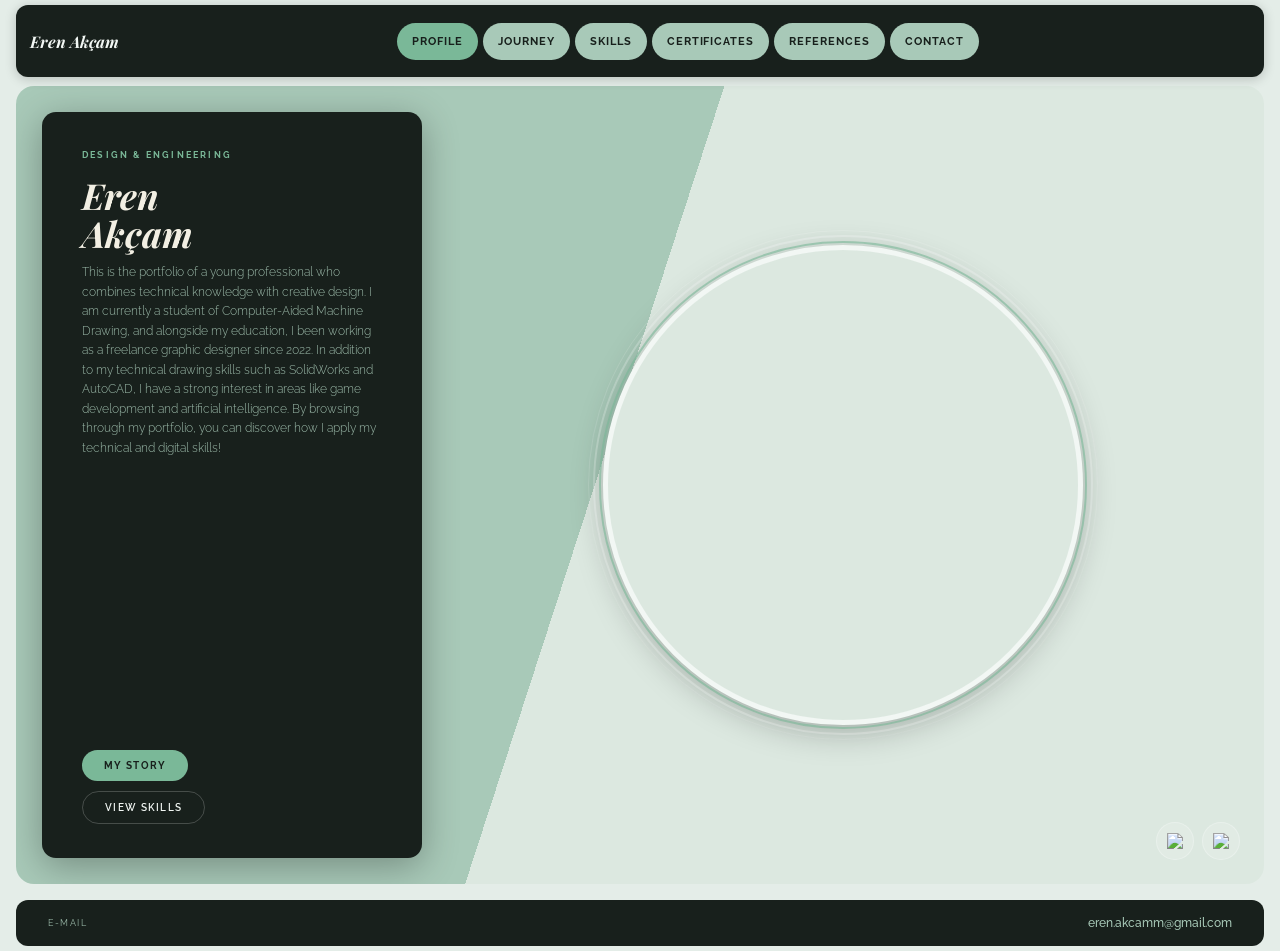
==== index.html @ 829b520a "Add files via upload" ====
<!DOCTYPE html>
<html lang="en">
<head>
<meta charset="UTF-8"/>
<meta name="viewport" content="width=device-width,initial-scale=1.0"/>
<title id="page-title">Eren Akçam | Portfolio</title>
<link rel="icon" id="site-favicon" type="image/png" href="assets/favicon.png"/>
<link href="https://fonts.googleapis.com/css2?family=Playfair+Display:ital,wght@0,700;1,700&family=Barlow+Condensed:wght@300;400;500;600;700&family=Raleway:wght@300;400;500;600;700&display=swap" rel="stylesheet"/>
<link href="https://fonts.googleapis.com/css2?family=Outfit:wght@300;400;500;600;700;800&family=Inter:wght@300;400;500;600;700&family=JetBrains+Mono:wght@400;700&display=swap" rel="stylesheet"/>
<style>
*,*::before,*::after{box-sizing:border-box;margin:0;padding:0}
:root{
  --nh:72px;--np:5px;
  --g:#7ab898;
  --gd:#2d5a3d;
  --gl:#a8c9b8;
  --gp:#dce8e0;
  --bej:#e4ede8;
  --bl:#f2f7f4;
  --bm:#c4d8cc;
  --bd:#9ab8a8;
  --blk:#18201c;
  --txt:#1e2e28;
  --tm:#4a6a58;
  --mu:#6b7a6e;
}
html,body{min-height:100%}
::selection{background:var(--gl);color:var(--blk)}
::-moz-selection{background:var(--gl);color:var(--blk)}
body{font-family:'Raleway',sans-serif;background:var(--bej);color:var(--txt);overflow-x:hidden;padding-top:calc(var(--nh) + var(--np)*2 + 4px)}

/* ── NAV ── */
.nw{position:fixed;top:0;left:0;right:0;z-index:999;padding:var(--np) 16px;background:var(--bej)}
nav{background:var(--blk);border-radius:12px;height:var(--nh);display:flex;align-items:center;padding:0 14px;gap:7px;box-shadow:0 2px 12px rgba(0,0,0,.2)}
.nb{font-family:'Playfair Display',serif;font-style:italic;font-weight:700;font-size:1rem;color:var(--bl);background:none;border:none;cursor:pointer;white-space:nowrap;flex-shrink:0;padding:0}
.nm{display:flex;align-items:center;list-style:none;gap:5px;flex:1;justify-content:center;flex-wrap:nowrap}
.nm a{padding:12px 15px;border-radius:22px;font-size:.68rem;font-weight:700;letter-spacing:.09em;text-transform:uppercase;color:var(--blk);text-decoration:none;cursor:pointer;white-space:nowrap;transition:background .15s,color .15s;display:block;background:var(--gl);border:none}
.nm a:hover{background:var(--g);color:var(--blk)}
.nm a.on{background:var(--g);color:var(--blk)}
/* Mobile hamburger (hidden on desktop) */
.nav-burger{display:none;flex-direction:column;gap:5px;cursor:pointer;padding:8px;background:none;border:none;flex-shrink:0;margin-left:auto}
.nav-burger span{display:block;width:22px;height:2px;background:var(--gl);border-radius:2px;transition:all .25s}
.nav-burger.open span:nth-child(1){transform:rotate(45deg) translate(5px,5px)}
.nav-burger.open span:nth-child(2){opacity:0}
.nav-burger.open span:nth-child(3){transform:rotate(-45deg) translate(5px,-5px)}
/* Mobile back button (hidden on desktop) */
.mob-back{display:none;position:fixed;top:calc(var(--nh) + var(--np)*2 + 10px);right:10px;z-index:500;align-items:center;gap:6px;background:var(--blk);border:1.5px solid rgba(255,255,255,.2);border-radius:50px;cursor:pointer;font-family:'Raleway',sans-serif;font-size:.6rem;font-weight:700;letter-spacing:.1em;text-transform:uppercase;color:var(--gl);padding:10px 16px;box-shadow:0 4px 16px rgba(0,0,0,.35);transition:background .15s}
.mob-back:active{background:var(--gd)}
.mob-back svg{width:14px;height:14px;fill:none;stroke:var(--gl);stroke-width:2.5;stroke-linecap:round;stroke-linejoin:round}

/* ── PAGE SYSTEM ── */
.pg{display:none !important}
.pg.on{display:flex !important;flex-direction:column}

/* ── HERO ── */
.hero{margin:0 16px 16px;border-radius:18px;overflow:hidden;display:flex;align-items:stretch;min-height:calc(100vh - var(--nh) - var(--np)*2 - 20px);position:relative;flex-shrink:0}
.hero::before{content:'';position:absolute;inset:0;background:linear-gradient(108deg,var(--gl) 47%,var(--gp) 47%);pointer-events:none}
.hc{position:relative;z-index:2;background:var(--blk);border-radius:14px;margin:26px 0 26px 26px;width:380px;flex-shrink:0;padding:38px 40px 34px;display:flex;flex-direction:column;justify-content:space-between;box-shadow:0 8px 36px rgba(0,0,0,.3)}
.ht{font-size:.55rem;font-weight:700;letter-spacing:.25em;text-transform:uppercase;color:var(--g);margin-bottom:16px}
.hn{font-family:'Playfair Display',serif;font-style:italic;font-weight:700;font-size:clamp(2.1rem,2.8vw,3.2rem);line-height:1.06;color:var(--bl);margin-bottom:11px}
.hr2{font-size:.74rem;color:var(--bd);font-weight:300;line-height:1.65;margin-bottom:30px}
.hb{display:flex;flex-direction:column;gap:10px}
.bg{display:inline-flex;align-items:center;justify-content:center;padding:10px 22px;border-radius:50px;font-size:.63rem;font-weight:700;letter-spacing:.13em;text-transform:uppercase;background:var(--g);color:var(--blk);border:none;cursor:pointer;text-decoration:none;width:fit-content;transition:background .2s}
.bg:hover{background:var(--gd)}
.bo{display:inline-flex;align-items:center;justify-content:center;padding:10px 22px;border-radius:50px;font-size:.63rem;font-weight:600;letter-spacing:.13em;text-transform:uppercase;background:transparent;color:var(--bl);border:1.5px solid rgba(255,255,255,.2);cursor:pointer;text-decoration:none;width:fit-content;transition:border-color .2s}
.bo:hover{border-color:rgba(255,255,255,.5)}
.hp{flex:1;position:relative;z-index:1;display:flex;align-items:center;justify-content:center;overflow:hidden}
.hp::before{content:'';position:absolute;width:400px;height:400px;border-radius:50%;background:rgba(255,255,255,.11);top:50%;left:50%;transform:translate(-50%,-50%);pointer-events:none}
.hp::after{content:'';position:absolute;width:510px;height:510px;border-radius:50%;border:1.5px solid rgba(255,255,255,.14);top:50%;left:50%;transform:translate(-50%,-50%);pointer-events:none}
.hpf{position:relative;width:480px;height:480px;border-radius:50%;flex-shrink:0;z-index:2}
.hpf::before{content:'';position:absolute;inset:-10px;border-radius:50%;border:2px solid rgba(255,255,255,.22)}
.hpf::after{content:'';position:absolute;inset:-4px;border-radius:50%;border:2.5px solid var(--g);opacity:.6}
.hpf img{width:100%;height:100%;object-fit:cover;object-position:top center;display:block;border-radius:50%;border:5px solid var(--bl);box-shadow:0 8px 32px rgba(0,0,0,.25)}
.hpl{display:none}
.hs{position:absolute;bottom:24px;right:24px;display:flex;gap:8px;z-index:5}
.sb{width:38px;height:38px;border-radius:50%;background:rgba(255,255,255,.15);border:1px solid rgba(255,255,255,.26);display:flex;align-items:center;justify-content:center;text-decoration:none;transition:background .2s}
.sb:hover{background:rgba(255,255,255,.28)}
.sb img{width:17px;height:17px;object-fit:contain}

/* ── INNER PAGE SHARED ── */
.pb{margin:0 16px 0;background:var(--gd);border-radius:18px 18px 0 0;padding:44px 52px 32px;position:relative;overflow:hidden;flex-shrink:0}
.pb::after{content:'';position:absolute;right:-60px;top:-60px;width:260px;height:260px;border-radius:50%;background:var(--g);opacity:.12}
.pb h1{font-family:'Playfair Display',serif;font-style:italic;font-weight:700;font-size:clamp(2.6rem,4.5vw,4.8rem);color:var(--bl);line-height:1;position:relative;z-index:1}
.pbs{font-size:.62rem;font-weight:700;letter-spacing:.22em;text-transform:uppercase;color:var(--gl);margin-top:8px;position:relative;z-index:1}
.pbd{margin:0 16px 16px;background:var(--bl);border-radius:0 0 18px 18px;border:1px solid var(--bm);border-top:none;padding:48px 52px 68px}
/* FIXED: .pfl was #555 on dark bg — now readable */
.pf{margin:0 16px 5px;background:var(--blk);border-radius:12px;padding:16px 32px;display:flex;align-items:center;justify-content:space-between;flex-wrap:wrap;gap:8px;flex-shrink:0}
.pfl{font-size:.56rem;letter-spacing:.17em;text-transform:uppercase;color:var(--bd)}
.pfe{font-size:.76rem;color:var(--gl);text-decoration:none;font-weight:500}

/* ── MEMORY ── */
.tlh{font-family:'Playfair Display',serif;font-style:italic;font-size:1.35rem;font-weight:700;color:#4d7040 !important;padding-bottom:10px;border-bottom:2px solid var(--g);margin-top:44px;margin-bottom:0}
.tlh:first-child{margin-top:0}
.tli{display:flex;gap:32px;padding:28px 0;border-bottom:1px solid var(--bm);align-items:flex-start}
.tli:last-child{border-bottom:none}
.tll{width:120px;flex-shrink:0;display:flex;flex-direction:column;align-items:center;text-align:center}
.tld{font-family:'Barlow Condensed',sans-serif;font-size:.86rem;font-weight:700;color:var(--g);letter-spacing:.09em;text-transform:uppercase;margin-bottom:11px;text-align:center}
.tlg-wrap{width:100px;height:100px;border-radius:12px;background-color:var(--bl);border:1.5px solid var(--bm);overflow:hidden;box-shadow:0 2px 8px rgba(0,0,0,.06);flex-shrink:0;background-repeat:no-repeat;background-position:center;background-size:contain}
.tlg{display:none}
.tlr{flex:1;min-width:0}
.tlt{font-family:'Barlow Condensed',sans-serif;font-size:1.15rem;font-weight:700;color:var(--txt);letter-spacing:.04em;text-transform:uppercase;margin-bottom:3px}
.tls{font-size:.73rem;color:var(--gd);font-weight:600;margin-bottom:3px}
.tlc{font-size:.68rem;color:var(--mu);margin-bottom:11px}
.tlp{font-size:.82rem;line-height:1.88;color:#5c5c40 !important;font-weight:300;word-wrap:break-word}

/* ── SKILLS ── */
.skh{font-family:'Playfair Display',serif;font-style:italic;font-size:1.35rem;font-weight:700;color:#4d7040 !important;padding-bottom:10px;border-bottom:2px solid var(--g);margin-bottom:18px;margin-top:44px;background:transparent}
.skh:first-child{margin-top:0}
.skg{display:grid;grid-template-columns:repeat(auto-fill,minmax(246px,1fr));gap:10px;margin-bottom:4px}
.skc{background:var(--bej);border:1.5px solid var(--bm);border-radius:11px;padding:13px 17px 11px;display:flex;flex-direction:column;gap:8px;transition:transform .15s,border-color .15s}
.skc:hover{transform:translateY(-2px);border-color:var(--g)}
.skt{display:flex;align-items:center;justify-content:space-between;gap:7px}
.skn{font-family:'Barlow Condensed',sans-serif;font-size:.9rem;font-weight:600;color:var(--txt);letter-spacing:.04em;text-transform:uppercase}
.skb{font-size:.54rem;font-weight:700;letter-spacing:.08em;text-transform:uppercase;padding:2px 7px;border-radius:20px;white-space:nowrap;flex-shrink:0}
.ba{background:var(--gd);color:#fff;border:1px solid var(--gd)}
.bi{background:var(--g);color:#fff;border:1px solid var(--g)}
.bb{background:var(--gl);color:#fff;border:1px solid var(--gl)}
.bn{background:var(--blk);color:#fff;border:1px solid var(--blk)}
.sbt{width:100%;height:5px;background:var(--bm);border-radius:3px;overflow:hidden}
.sbf{height:100%;border-radius:3px;background:linear-gradient(90deg,var(--gd),var(--g));transition:width 1s cubic-bezier(.4,0,.2,1)}

/* ── CERTS ── */
.crt{display:grid;grid-template-columns:repeat(auto-fill,minmax(350px,1fr));gap:22px;align-items:start}
.cs{background:var(--bl);border:1.5px solid var(--bm);border-radius:15px;overflow:hidden;box-shadow:0 3px 16px rgba(0,0,0,.07)}
.csh{font-family:'Playfair Display',serif;font-style:italic;font-size:.92rem;font-weight:700;color:var(--bl);padding:10px 16px;background:var(--gd);display:flex;align-items:center;gap:7px}
.csh::before{content:'';display:inline-block;width:5px;height:5px;border-radius:50%;background:var(--gl);flex-shrink:0}
.csv{margin:10px 10px 0;border-radius:9px;overflow:hidden;border:1.5px solid var(--bm);background:var(--blk);position:relative}
.cia{position:relative;width:100%;background:#111;overflow:hidden}
.cia img{width:100%;height:auto;object-fit:contain;display:block;cursor:zoom-in}
.ca{position:absolute;top:50%;transform:translateY(-50%);width:30px;height:30px;border-radius:50%;background:rgba(10,10,6,.65);border:1px solid rgba(255,255,255,.17);display:flex;align-items:center;justify-content:center;cursor:pointer;z-index:4;color:#fff;transition:background .15s}
.ca:hover{background:var(--gd);transform:translateY(-50%) scale(1.1)}
.ca.pv{left:9px}.ca.nx{right:9px}
.ca svg{width:13px;height:13px;fill:none;stroke:currentColor;stroke-width:2.5;stroke-linecap:round;stroke-linejoin:round}
@media(max-width:768px){.ca{width:42px;height:42px}.ca svg{width:18px;height:18px}.ca.pv{left:6px}.ca.nx{right:6px}}
.cnp{margin:7px 10px 10px;background:var(--bej);border:1px solid var(--bm);border-radius:8px;padding:7px 11px;display:flex;align-items:center;gap:8px}
.cna{font-family:'Barlow Condensed',sans-serif;font-size:.69rem;font-weight:700;color:var(--tm);letter-spacing:.07em;text-transform:uppercase;flex:1;overflow:hidden;text-overflow:ellipsis;white-space:nowrap}
.cco{font-size:.58rem;font-weight:700;color:#fff;background:var(--gd);border:1px solid var(--gd);padding:2px 8px;border-radius:20px;white-space:nowrap;flex-shrink:0;box-shadow:0 2px 6px rgba(77,112,64,.2)}
.cds{display:flex;gap:5px;align-items:center;justify-content:center;padding:0 10px 9px}
.cd{width:6px;height:6px;border-radius:50%;background:var(--bm);cursor:pointer;transition:background .2s,transform .15s;border:none;padding:0}
.cd.on{background:var(--gd);transform:scale(1.4)}

/* ── PORTFOLIO ── */
.pgrd{display:grid;grid-template-columns:repeat(auto-fill,minmax(260px,1fr));gap:18px}
.cc{border-radius:14px;overflow:hidden;cursor:pointer;background:var(--bl);border:1.5px solid var(--bm);box-shadow:0 3px 14px rgba(0,0,0,.07);transition:transform .18s,box-shadow .18s}
.cc:hover{transform:translateY(-3px);box-shadow:0 10px 26px rgba(0,0,0,.11)}
.ccv{width:100%;aspect-ratio:16/9;object-fit:cover;display:block}
.ccp{width:100%;aspect-ratio:16/9;background:linear-gradient(135deg,var(--gl),var(--gp));display:flex;align-items:center;justify-content:center}
.ccp svg{width:42px;height:42px;opacity:.38}
.cci{padding:15px 17px}
.cctg{font-size:.54rem;font-weight:700;letter-spacing:.19em;text-transform:uppercase;color:var(--g);margin-bottom:5px}
.cct{font-family:'Barlow Condensed',sans-serif;font-size:1.18rem;font-weight:700;color:var(--txt);letter-spacing:.04em;text-transform:uppercase;margin-bottom:6px}
.ccc{display:inline-flex;align-items:center;gap:4px;font-size:.6rem;font-weight:700;letter-spacing:.08em;text-transform:uppercase;color:var(--gd);background:#c6d9b8;border:1px solid #a8c49a;padding:2px 8px;border-radius:20px}
.bb2{display:inline-flex;align-items:center;gap:6px;font-size:.64rem;font-weight:700;letter-spacing:.11em;text-transform:uppercase;color:var(--gd);cursor:pointer;margin-bottom:24px;background:none;border:none;padding:0}
.bb2 svg{width:14px;height:14px;fill:none;stroke:currentColor;stroke-width:2.5;stroke-linecap:round;stroke-linejoin:round}
.pjgrd{display:grid;grid-template-columns:repeat(auto-fill,minmax(210px,1fr));gap:13px}
.pj{border-radius:12px;overflow:hidden;cursor:pointer;background:var(--bl);border:1.5px solid var(--bm);transition:transform .16s}
.pj:hover{transform:translateY(-2px)}
.pjv{width:100%;aspect-ratio:4/3;object-fit:cover;display:block}
.pjp{width:100%;aspect-ratio:4/3;background:linear-gradient(135deg,var(--gp),var(--bej));display:flex;align-items:center;justify-content:center}
.pji{padding:11px 13px}
.pjt{font-family:'Barlow Condensed',sans-serif;font-size:.97rem;font-weight:700;color:var(--txt);letter-spacing:.03em;text-transform:uppercase;margin-bottom:2px}
.pjs{font-size:.66rem;color:var(--mu)}
.pd-wrap{max-width:760px}
.pd-head{margin-bottom:28px;padding-bottom:22px;border-bottom:2px solid var(--g)}
.pd-badges{display:flex;gap:7px;flex-wrap:wrap;margin-bottom:10px}
.pd-badge{font-size:.56rem;font-weight:700;letter-spacing:.12em;text-transform:uppercase;padding:3px 9px;border-radius:20px}
.pd-badge.featured{background:var(--g);color:var(--bl)}
.pd-badge.status-ongoing{background:#d6e4cc;color:var(--gd);border:1px solid #b8ceac}
.pd-badge.status-done{background:#c6d9b8;color:#2a5020;border:1px solid #a8c49a}
.pd-badge.tag{background:var(--bej);color:var(--tm);border:1px solid var(--bm)}
.pd-title{font-family:'Playfair Display',serif;font-style:italic;font-weight:700;font-size:2rem;color:var(--txt);line-height:1.1;margin-bottom:6px}
.pd-meta{display:flex;gap:16px;flex-wrap:wrap;font-size:.72rem;color:var(--mu);margin-top:8px}
.pd-meta span{display:flex;align-items:center;gap:5px}
.pd-meta svg{width:13px;height:13px;fill:none;stroke:currentColor;stroke-width:2;stroke-linecap:round;stroke-linejoin:round}
.blk2{margin-bottom:24px}
.blbl{font-size:.55rem;font-weight:700;letter-spacing:.17em;text-transform:uppercase;color:var(--mu);margin-bottom:8px;display:flex;align-items:center;gap:6px}
.blbl svg{width:12px;height:12px;fill:none;stroke:currentColor;stroke-width:2;stroke-linecap:round;stroke-linejoin:round}
.bdsc{font-size:.86rem;line-height:1.85;color:var(--tm);font-weight:300}
.bimg{display:grid;grid-template-columns:repeat(auto-fill,minmax(170px,1fr));gap:8px}
.bimg img{width:100%;border-radius:8px;object-fit:cover;cursor:zoom-in;aspect-ratio:4/3}
.bvid{width:100%;border-radius:9px;max-height:360px;background:#000;display:block}
.baud{width:100%;border-radius:7px;margin-bottom:6px}
.embed-wrap{position:relative;width:100%;padding-bottom:56.25%;border-radius:10px;overflow:hidden;background:#000}
.embed-wrap iframe{position:absolute;inset:0;width:100%;height:100%;border:none}
.blnk{display:inline-flex;align-items:center;gap:5px;padding:7px 14px;border-radius:7px;background:var(--bej);border:1.5px solid var(--bm);font-size:.7rem;font-weight:600;color:var(--gd);text-decoration:none;margin-right:6px;margin-bottom:6px}
.blnk:hover{border-color:var(--g);background:var(--gp)}
.blnk svg{width:12px;height:12px;fill:none;stroke:currentColor;stroke-width:2;stroke-linecap:round;stroke-linejoin:round}
.bdoc{display:flex;align-items:center;gap:8px;padding:10px 13px;border-radius:9px;background:var(--bej);border:1.5px solid var(--bm);margin-bottom:7px;text-decoration:none}
.bdoc:hover{border-color:var(--g)}
.bdoc-i{width:28px;height:28px;border-radius:6px;background:var(--gp);display:flex;align-items:center;justify-content:center;flex-shrink:0}
.bdoc-i svg{width:14px;height:14px;fill:none;stroke:var(--gd);stroke-width:2;stroke-linecap:round;stroke-linejoin:round}
.bdoc-n{font-size:.73rem;font-weight:600;color:var(--txt)}
.bdoc-s{font-size:.6rem;color:var(--mu)}

/* ── CONTACT ── */
.ctl{display:grid;grid-template-columns:1fr 1.1fr;gap:26px;align-items:start}
.ci{background:var(--blk);border-radius:15px;padding:30px 26px}
.citt{font-family:'Playfair Display',serif;font-style:italic;font-weight:700;font-size:1.42rem;color:var(--bl);margin-bottom:6px}
.cisb{font-size:.68rem;color:var(--bd);font-weight:300;line-height:1.7;margin-bottom:24px}
.cit{display:flex;align-items:center;gap:12px;padding:12px 0;border-bottom:1px solid rgba(255,255,255,.06)}
.cit:last-child{border-bottom:none}
.cit-i{width:36px;height:36px;border-radius:8px;background:rgba(122,158,106,.15);display:flex;align-items:center;justify-content:center;flex-shrink:0}
.cit-i svg{width:16px;height:16px;fill:none;stroke:var(--gl);stroke-width:2;stroke-linecap:round;stroke-linejoin:round}
.cit-l{font-size:.55rem;font-weight:700;letter-spacing:.15em;text-transform:uppercase;color:var(--bd);margin-bottom:2px}
.cit-v{font-size:.8rem;color:var(--bl);font-weight:400;text-decoration:none}
.cit-v:hover{opacity:.65}
.cf{background:#ffffff;border:1.5px solid var(--bm);border-radius:15px;padding:30px 26px;box-shadow:0 2px 12px rgba(0,0,0,.06)}
.cft{font-family:'Playfair Display',serif;font-style:italic;font-weight:700;font-size:1.2rem;color:#1a1a14 !important;margin-bottom:5px}
.cfs{font-size:.7rem;color:#4a4a30;margin-bottom:20px;line-height:1.6}
.fld{margin-bottom:13px}
.flbl{display:block;font-size:.56rem;font-weight:700;letter-spacing:.15em;text-transform:uppercase;color:var(--gd);margin-bottom:4px}
.finp{width:100%;padding:10px 13px;border-radius:8px;border:1.5px solid var(--bm);background:var(--bej);font-family:'Raleway',sans-serif;font-size:.82rem;color:var(--txt);outline:none;resize:none;transition:border-color .18s}
.finp:focus{border-color:var(--g)}
.finp::placeholder{color:var(--bd)}
.fr2{display:grid;grid-template-columns:1fr 1fr;gap:11px}
/* FIXED: button was same bg as card, now clearly visible with white text */
.fsub{width:100%;padding:13px;border-radius:9px;background:var(--gd);color:#fff;border:none;font-family:'Raleway',sans-serif;font-size:.7rem;font-weight:700;letter-spacing:.15em;text-transform:uppercase;cursor:pointer;margin-top:6px;transition:background .2s,transform .1s;box-shadow:0 3px 12px rgba(77,112,64,.35)}
.fsub:hover{background:var(--blk);transform:translateY(-1px)}
.fsub:active{transform:translateY(0)}
.fsucc{display:none;text-align:center;padding:32px 20px}
.fsucc-i{width:52px;height:52px;border-radius:50%;background:#c6d9b8;display:flex;align-items:center;justify-content:center;margin:0 auto 14px}
.fsucc-i svg{width:22px;height:22px;fill:none;stroke:var(--gd);stroke-width:2.5;stroke-linecap:round;stroke-linejoin:round}
.fsucc-m{font-size:.92rem;color:var(--gd);font-weight:700;margin-bottom:5px}
.fsucc-s{font-size:.74rem;color:var(--tm)}

/* ── REF FORM STYLES ── */
.star-rating { display: inline-flex; gap: 4px; font-size: 1.6rem; cursor: pointer; transition: color 0.2s; user-select:none; }
.star-rating span { color: var(--bm); transition: color 0.15s, transform 0.15s; }
.star-rating span:hover { transform: scale(1.1); }

/* ── LIGHTBOX ── */
.lb{display:none;position:fixed;inset:0;background:rgba(3,6,2,.93);z-index:9999;align-items:center;justify-content:center}
.lb.on{display:flex}
.lbx{position:absolute;top:16px;right:22px;font-size:2rem;color:var(--bl);cursor:pointer;background:none;border:none;opacity:.7;line-height:1}
.lb-arr{width:44px;height:44px;border-radius:50%;background:rgba(0,0,0,.45);border:1px solid rgba(255,255,255,.25);color:#fff;display:flex;align-items:center;justify-content:center;cursor:pointer;position:absolute;top:50%;transform:translateY(-50%);z-index:10;transition:background .15s,opacity .2s;backdrop-filter:blur(4px)}
.lb-arr:hover{background:rgba(0,0,0,.7)}
.lb-arr svg{pointer-events:none}
.lb-pv{left:10px}
.lb-nx{right:10px}

/* ══════════════════════════════════════
   MOBILE RESPONSIVE — max-width:768px
   PC layout is untouched above this point
══════════════════════════════════════ */
@media(max-width:768px){

  /* ── Nav ── */
  .nw{padding:6px 10px}
  nav{padding:0 12px;gap:6px;border-radius:14px}
  .nb{font-size:.88rem}
  .nm{
    display:none;
    position:fixed;
    top:calc(var(--nh) + 6px*2 + 4px);
    left:10px;right:10px;
    background:var(--blk);
    flex-direction:column;
    align-items:stretch;
    padding:10px 10px 14px;
    gap:5px;
    box-shadow:0 10px 28px rgba(0,0,0,.4);
    z-index:998;
    border-radius:14px;
    border:1px solid rgba(255,255,255,.08);
  }
  .nm.mob-open{display:flex}
  .nm li{width:100%}
  .nm a{
    padding:12px 16px;
    border-radius:10px;
    font-size:.66rem;
    text-align:left;
    display:flex;
    align-items:center;
    background:rgba(184,206,172,.15);
    color:var(--gl);
  }
  .nm a.on{background:var(--g);color:var(--blk)}
  .nm a:hover{background:rgba(184,206,172,.28);color:var(--bl)}
  .nav-burger{display:flex}
  .mob-back{display:flex}

  /* ── Hero: photo top full-width, card below ── */
  .hero{
    flex-direction:column;
    margin:0 8px 10px;
    min-height:auto;
    border-radius:16px;
    overflow:hidden;
  }
  .hero::before{
    background:linear-gradient(160deg,var(--g) 0%,var(--gl) 55%,var(--gp) 100%);
  }
  .hp{
    min-height:310px;
    padding:30px 0 20px;
    order:1;
    position:relative;
  }
  .hpf{width:200px;height:200px;z-index:3}
  .hpf::before{inset:-5px}
  .hpf::after{inset:-2px}
  .hs{bottom:14px;right:14px;gap:6px;z-index:5}
  .sb{width:34px;height:34px}
  .hc{
    order:2;
    width:auto;
    margin:0 12px 12px;
    padding:24px 22px 22px;
    border-radius:14px;
    position:relative;
    z-index:2;
  }
  .hn{font-size:clamp(2rem,8vw,2.8rem)}
  .hr2{font-size:.76rem;margin-bottom:20px;line-height:1.6}
  .hb{flex-direction:row;flex-wrap:wrap;gap:8px}
  .bg,.bo{padding:10px 20px;font-size:.62rem}

  /* ── Page banner ── */
  .pb{margin:0 8px 0;padding:24px 20px 20px;border-radius:14px 14px 0 0}
  .pb h1{font-size:clamp(1.8rem,8vw,3rem)}
  .pbs{font-size:.58rem}
  .pbd{margin:0 8px 10px;padding:22px 18px 40px;border-radius:0 0 14px 14px}
  .pf{margin:0 8px 6px;padding:11px 16px;border-radius:10px}
  .pfl{font-size:.52rem}
  .pfe{font-size:.7rem}

  /* ── Memory ── */
  .tli{flex-direction:column;gap:12px;padding:20px 0}
  .tll{
    width:auto;
    flex-direction:row;
    align-items:center;
    gap:14px;
    text-align:left;
    background:var(--bej);
    border-radius:10px;
    padding:10px 14px;
    border:1px solid var(--bm);
    flex-shrink:0;
  }
  .tld{margin-bottom:0;font-size:.8rem;white-space:nowrap;flex-shrink:0}
  .tlg-wrap{width:56px;height:56px;flex-shrink:0;border-radius:8px}
  .tlt{font-size:1rem}
  .tlp{font-size:.8rem;line-height:1.75}

  /* ── Skills ── */
  .skg{grid-template-columns:1fr 1fr;gap:8px}
  .skn{font-size:.82rem}

  /* ── Portfolio ── */
  .pgrd{grid-template-columns:1fr 1fr;gap:10px}
  .pjgrd{grid-template-columns:1fr 1fr;gap:8px}
  .pd-wrap{max-width:100%}
  .pd-title{font-size:1.5rem}
  .bb2{margin-bottom:16px}

  /* Skills category headers - ensure visibility */
  .skh{color:#3a5a28 !important;font-size:1.15rem}

  /* Contact form card stands out */
  .cf{background:#fff}
  .cft{color:#1a1a14 !important;font-size:1.1rem}
  .cfs{color:#4a4a30 !important}

  /* ── Certs ── */
  .crt{grid-template-columns:1fr}

  /* ── Contact ── */
  .ctl{
    grid-template-columns:1fr;
    gap:16px;
  }
  .ci{padding:22px 18px}
  .citt{font-size:1.2rem}
  .cf{padding:22px 18px}
  .fr2{grid-template-columns:1fr}
  .finp{font-size:.84rem;padding:11px 13px}
  .fsub{padding:14px;font-size:.72rem}

  /* ── Lightbox ── */
  .lb img{max-width:96vw;max-height:80vh}
}

@media(max-width:420px){
  .pgrd{grid-template-columns:1fr}
  .pjgrd{grid-template-columns:1fr}
  .skg{grid-template-columns:1fr}
  .hpf{width:170px;height:170px}
  .hb{flex-direction:column}
  .bg,.bo{width:100%;justify-content:center}
}
</style>
</head>
<body>

<!-- NAV -->
<div class="nw">
  <nav>
    <button class="nb" id="site-brand" onclick="go('pp')">Eren Akçam</button>
    <button class="nav-burger" id="nav-burger" onclick="toggleMobNav()" aria-label="Menu">
      <span></span><span></span><span></span>
    </button>
    <ul class="nm" id="nav-menu">
      <li><a id="n-pp"  class="on" onclick="go('pp');closeMobNav()"  data-key="nav_profile">PROFILE</a></li>
      <li><a id="n-mem"            onclick="go('mem');closeMobNav()" data-key="nav_memory">JOURNEY</a></li>
      <li><a id="n-sk"             onclick="go('sk');closeMobNav()"  data-key="nav_skills">SKILLS</a></li>
      <li style="display:none"><a id="n-prt" onclick="go('prt');closeMobNav()" data-key="nav_portfolio">PORTFOLIO</a></li>
      <li><a id="n-cer"            onclick="go('cer');closeMobNav()" data-key="nav_certs">CERTIFICATES</a></li>
      <li><a id="n-ref"            onclick="go('ref');closeMobNav()" data-key="nav_references">REFERENCES</a></li>
      <li><a id="n-con"            onclick="go('con');closeMobNav()" data-key="nav_contact">CONTACT</a></li>
    </ul>
  </nav>
</div>

<!-- PROFILE PAGE -->
<div id="pp" class="pg on">
  <div class="hero">
    <div class="hc">
      <div>
        <div class="ht" id="hero-tag">Portfolio &middot; Design &amp; Engineering</div>
        <h1 class="hn" id="s-name">Eren<br>Ak&ccedil;am</h1>
        <p class="hr2" id="hero-desc">Computer-Aided Machine Drawing student &amp; freelance graphic designer since 2022.</p>
      </div>
      <div class="hb">
        <a class="bg" onclick="go('mem')" data-key="btn_story">My Story</a>
        <a class="bo" onclick="go('sk')"  data-key="btn_skills">View Skills</a>
      </div>
    </div>
    <div class="hp">
      <div class="hpf">
        <img id="s-photo" src="assets/profile.png" alt="Eren Akcam" onerror="this.onerror=null;this.style.background='var(--gp)'"/>
      </div>
      <div class="hpl">
        <span class="hpln" id="s-namelab">Eren Ak&ccedil;am</span>
        <span class="hplr" id="s-rolelab">Student &middot; Designer</span>
      </div>
      <div class="hs">
        <a class="sb" id="s-li" href="#" target="_blank">
          <img src="https://static.wixstatic.com/media/76d601_a7d6ec97d1b043d1a36abd08cd983189~mv2.png/v1/fill/w_22,h_22,al_c,q_85,enc_avif,quality_auto/76d601_a7d6ec97d1b043d1a36abd08cd983189~mv2.png" alt="LinkedIn"/>
        </a>
        <a class="sb" id="s-em" href="#">
          <img src="https://static.wixstatic.com/media/76d601_8d3582ec54ca4430b1433f0e68bde98b~mv2.png/v1/fill/w_22,h_22,al_c,q_85,enc_avif,quality_auto/76d601_8d3582ec54ca4430b1433f0e68bde98b~mv2.png" alt="Email"/>
        </a>
      </div>
    </div>
  </div>

  <div class="pf"><span class="pfl" data-key="footer_email_label">E-Mail</span><a class="pfe site-email" href="#">eren.akcamm@gmail.com</a></div>
</div>

<!-- MEMORY PAGE -->
<div id="mem" class="pg">
  <div class="pb"><h1 data-key="nav_memory">Journey</h1><div class="pbs" data-key="mem_sub">Experience &amp; Education</div></div>
  <div class="pbd" id="memory-body"><p style="color:var(--mu);font-size:.8rem">Loading...</p></div>
  <div class="pf"><span class="pfl" data-key="footer_email_label">E-Mail</span><a class="pfe site-email" href="#">eren.akcamm@gmail.com</a></div>
</div>

<!-- SKILLS PAGE -->
<div id="sk" class="pg">
  <div class="pb"><h1 data-key="nav_skills">Skills</h1><div class="pbs" data-key="sk_sub">Technical &amp; Creative Expertise</div></div>
  <div class="pbd" id="skills-body"><p style="color:var(--mu);font-size:.8rem">Loading...</p></div>
  <div class="pf"><span class="pfl" data-key="footer_email_label">E-Mail</span><a class="pfe site-email" href="#">eren.akcamm@gmail.com</a></div>
</div>

<!-- PORTFOLIO PAGE -->
<div id="prt" class="pg">
  <div class="pb"><h1 id="prt-h" data-key="nav_portfolio">Portfolio</h1><div class="pbs" data-key="prt_sub">Creative &amp; Technical Projects</div></div>
  <div class="pbd">
    <div id="v-cats"><div class="pgrd" id="cat-grid"></div></div>
    <div id="v-projs" style="display:none">
      <button class="bb2" onclick="showCats()"><svg viewBox="0 0 24 24"><polyline points="15 18 9 12 15 6"/></svg><span data-key="btn_back">Back</span></button>
      <div class="pjgrd" id="proj-grid"></div>
    </div>
    <div id="v-detail" style="display:none">
      <button class="bb2" id="d-back"><svg viewBox="0 0 24 24"><polyline points="15 18 9 12 15 6"/></svg><span id="d-back-lbl">Back</span></button>
      <div id="d-content" class="pd-wrap"></div>
    </div>
  </div>
  <div class="pf"><span class="pfl" data-key="footer_email_label">E-Mail</span><a class="pfe site-email" href="#">eren.akcamm@gmail.com</a></div>
</div>

<!-- CERTIFICATES PAGE -->
<div id="cer" class="pg">
  <div class="pb"><h1 data-key="nav_certs">Certificates</h1><div class="pbs" data-key="cer_sub">Achievements &amp; Credentials</div></div>
  <div class="pbd" style="padding-top:42px" id="certs-body"><p style="color:var(--mu);font-size:.8rem">Loading...</p></div>
  <div class="pf"><span class="pfl" data-key="footer_email_label">E-Mail</span><a class="pfe site-email" href="#">eren.akcamm@gmail.com</a></div>
</div>

<!-- REFERENCES PAGE -->
<div id="ref" class="pg">
  <div class="pb"><h1 data-key="nav_references">References</h1><div class="pbs" data-key="ref_sub">Professional Recommendations</div></div>
  <div class="pbd" style="padding-top:42px" id="refs-body">
    <div style="background:var(--bej); padding:35px 20px; border-radius:14px; text-align:center; border:1.5px dashed var(--bm); margin-bottom: 35px;">
      <div style="width:56px;height:56px;background:var(--gp);border-radius:50%;display:flex;align-items:center;justify-content:center;margin:0 auto 15px;">
        <svg width="26" height="26" viewBox="0 0 24 24" fill="none" stroke="var(--gd)" stroke-width="2.2" stroke-linecap="round" stroke-linejoin="round"><path d="M14 2H6a2 2 0 0 0-2 2v16a2 2 0 0 0 2 2h12a2 2 0 0 0 2-2V8z"/><polyline points="14 2 14 8 20 8"/><line x1="16" y1="13" x2="8" y2="13"/><line x1="16" y1="17" x2="8" y2="17"/><polyline points="10 9 9 9 8 9"/></svg>
      </div>
      <h3 style="font-family:var(--font-heading, sans-serif); color:var(--txt); margin-bottom:10px; font-size:1.6rem; font-weight:700;">Have we worked together?</h3>
      <p style="color:var(--mu); font-size:0.9rem; margin-bottom:20px; max-width:480px; margin-left:auto; margin-right:auto; line-height:1.6;">I'd love to hear your thoughts! Your recommendations help me grow and showcase the value I bring to every collaboration.</p>
      <button class="bg" onclick="openRefPanel()" data-key="btn_write_ref" style="font-size:0.8rem; padding:12px 26px; border-radius:50px;">Write a Reference</button>
    </div>
    <div id="ref-list" style="display:flex; flex-direction:column; gap:26px; max-width:900px; margin:0 auto;">
      <p style="color:var(--mu);font-size:.9rem; text-align: center;">No references published yet.</p>
    </div>
  </div>
  <div class="pf"><span class="pfl" data-key="footer_email_label">E-Mail</span><a class="pfe site-email" href="#">eren.akcamm@gmail.com</a></div>
</div>

<!-- CONTACT PAGE -->
<div id="con" class="pg">
  <div class="pb"><h1 data-key="nav_contact">Contact</h1><div class="pbs" data-key="con_sub">Get in Touch</div></div>
  <div class="pbd">
    <div class="ctl">
      <div class="ci">
        <div class="citt" data-key="con_title">Let&#39;s Talk</div>
        <p class="cisb" data-key="con_subtitle">Feel free to reach out for collaborations, freelance projects or just a friendly hello.</p>
        <div class="cit"><div class="cit-i"><svg viewBox="0 0 24 24"><path d="M4 4h16c1.1 0 2 .9 2 2v12c0 1.1-.9 2-2 2H4c-1.1 0-2-.9-2-2V6c0-1.1.9-2 2-2z"/><polyline points="22,6 12,13 2,6"/></svg></div>
          <div><div class="cit-l" data-key="con_email_label">E-Mail</div><a class="cit-v site-email" id="c-email" href="#">eren.akcamm@gmail.com</a></div></div>
        <div class="cit"><div class="cit-i"><svg viewBox="0 0 24 24"><path d="M22 16.92v3a2 2 0 01-2.18 2 19.79 19.79 0 01-8.63-3.07A19.5 19.5 0 013.07 9.81a19.79 19.79 0 01-3.07-8.68A2 2 0 012 .82h3a2 2 0 012 1.72c.127.96.361 1.903.7 2.81a2 2 0 01-.45 2.11L6.09 8.91a16 16 0 006 6l1.27-1.27a2 2 0 012.11-.45c.907.339 1.85.573 2.81.7A2 2 0 0122 16.92z"/></svg></div>
          <div><div class="cit-l" data-key="con_phone_label">Phone</div><a class="cit-v" id="c-phone" href="#" translate="no">-</a></div></div>
        <div class="cit"><div class="cit-i"><svg viewBox="0 0 24 24"><path d="M16 8a6 6 0 016 6v7h-4v-7a2 2 0 00-2-2 2 2 0 00-2 2v7h-4v-7a6 6 0 016-6z"/><rect x="2" y="9" width="4" height="12"/><circle cx="4" cy="4" r="2"/></svg></div>
          <div><div class="cit-l" data-key="con_linkedin_label">LinkedIn</div><a class="cit-v" id="c-li2" href="#" target="_blank" translate="no">-</a></div></div>
      </div>
      <div class="cf">
        <div class="cft" data-key="con_form_title">Send a Message</div>
        <p class="cfs" data-key="con_form_sub">Your message will be sent directly to my email inbox.</p>
        <div id="cf-wrap">
          <div class="fr2">
            <div class="fld"><label class="flbl" data-key="con_form_name">Full Name (Optional)</label><input class="finp" id="f-name" type="text" placeholder="Anonymous"/></div>
            <div class="fld"><label class="flbl" data-key="con_form_email">Email (Optional)</label><input class="finp" id="f-email" type="email" placeholder="your@email.com"/></div>
          </div>
          <div class="fr2">
            <div class="fld"><label class="flbl" data-key="con_form_subject">Subject *</label><input class="finp" id="f-subj" type="text" placeholder="What's this about?"/></div>
            <div class="fld"><label class="flbl" data-key="con_form_phone">Phone (Optional)</label><input class="finp" id="f-phone" type="text" placeholder="+90 555 ..."/></div>
          </div>
          <div class="fld"><label class="flbl" data-key="con_form_message">Message *</label><textarea class="finp" id="f-msg" rows="5" placeholder="Write your message here..."></textarea></div>
          <div id="f-err" style="font-size:.71rem;color:#c0392b;margin-bottom:8px;display:none"></div>
          <button class="fsub" onclick="sendMsg()" data-key="con_form_btn">Send Message</button>
        </div>
        <div class="fsucc" id="f-succ">
          <div class="fsucc-i"><svg viewBox="0 0 24 24"><polyline points="20 6 9 17 4 12"/></svg></div>
          <div class="fsucc-m" data-key="con_success_msg">Message Sent!</div>
          <div class="fsucc-s" data-key="con_success_sub">Thank you, I'll get back to you soon.</div>
        </div>
      </div>
    </div>
  </div>
  <div class="pf"><span class="pfl" data-key="footer_email_label">E-Mail</span><a class="pfe site-email" href="#">eren.akcamm@gmail.com</a></div>
</div>

<!-- REFERENCE PANEL (Modal) -->
<div class="lb" id="ref-panel" style="z-index: 10000; align-items: flex-start; padding: 40px 20px; overflow-y: auto;">
  <div class="cf" style="max-width: 650px; width: 100%; margin: auto; position: relative; padding: 40px 35px;">
    <button class="lbx" onclick="closeRefPanel()" style="top: 15px; right: 20px; color: #1a1a14;">&#215;</button>
    <div class="cft" style="font-size: 1.5rem; margin-bottom: 10px;">Write a Reference</div>
    <p class="cfs" style="margin-bottom: 25px; border-bottom: 2px solid var(--bej); padding-bottom: 15px;">We appreciate your feedback. Please fill out the form below to submit your reference.</p>
    
    <div class="fr2">
      <div class="fld"><label class="flbl">Name, Surname *</label><input class="finp" id="r-name" type="text" required /></div>
      <div class="fld"><label class="flbl">Title *</label><input class="finp" id="r-title" type="text" placeholder="e.g. Senior Manager" required /></div>
    </div>
    
    <div class="fr2">
      <div class="fld"><label class="flbl">Company / Institution *</label><input class="finp" id="r-company" type="text" required /></div>
      
      <div class="fld" style="position:relative;">
        <label class="flbl">Context / Relationship *</label>
        <div id="r-ctx-trigger" class="finp" style="display:flex;align-items:center;cursor:pointer;justify-content:space-between;background:var(--bej);" onclick="toggleCtxMenu()">
          <div id="r-ctx-selected" style="display:flex;align-items:center;gap:10px;color:var(--bd);">Select an option...</div>
          <svg width="16" height="16" viewBox="0 0 24 24" fill="none" stroke="var(--bd)" stroke-width="2"><polyline points="6 9 12 15 18 9"/></svg>
        </div>
        <div id="r-ctx-menu" style="display:none;position:absolute;top:100%;left:0;right:0;background:var(--bl);border:1.5px solid var(--bm);border-radius:8px;z-index:10;max-height:220px;overflow-y:auto;box-shadow:0 8px 24px rgba(0,0,0,0.12);margin-top:4px;">
          <!-- Items injected by JS -->
        </div>
        <input type="hidden" id="r-context-sel" value="" onchange="handleContextChange()" />
        
        <div id="r-context-other-wrap" style="display:none; margin-top:8px;">
          <input class="finp" id="r-context-other" type="text" placeholder="Please specify your relationship" />
        </div>
      </div>
    </div>
    
    <div class="fr2" style="align-items: center;">
      <div class="fld">
        <label class="flbl">Work Period *</label>
        <div style="display: flex; gap: 10px; align-items: center;">
          <div style="position:relative; display:flex; align-items:center; flex:1;">
            <input class="finp" id="r-period-start" type="text" placeholder="Start (e.g. 2022)" required style="padding-right:30px;" />
            <input type="date" onchange="var e=document.getElementById('r-period-start'); e.value=this.value; e.focus();" style="position:absolute; right:8px; opacity:0; width:20px; height:20px; cursor:pointer; z-index:2;" />
            <svg width="16" height="16" viewBox="0 0 24 24" fill="none" stroke="var(--mu)" stroke-width="2" style="position:absolute; right:10px; pointer-events:none;"><rect x="3" y="4" width="18" height="18" rx="2" ry="2"/><line x1="16" y1="2" x2="16" y2="6"/><line x1="8" y1="2" x2="8" y2="6"/><line x1="3" y1="10" x2="21" y2="10"/></svg>
          </div>
          <span style="color:var(--mu); font-weight:bold;">-</span>
          <div style="position:relative; display:flex; align-items:center; flex:1;">
            <input class="finp" id="r-period-end" type="text" placeholder="End (Optional)" style="padding-right:30px;" />
            <input type="date" onchange="var e=document.getElementById('r-period-end'); e.value=this.value; e.focus();" style="position:absolute; right:8px; opacity:0; width:20px; height:20px; cursor:pointer; z-index:2;" />
            <svg width="16" height="16" viewBox="0 0 24 24" fill="none" stroke="var(--mu)" stroke-width="2" style="position:absolute; right:10px; pointer-events:none;"><rect x="3" y="4" width="18" height="18" rx="2" ry="2"/><line x1="16" y1="2" x2="16" y2="6"/><line x1="8" y1="2" x2="8" y2="6"/><line x1="3" y1="10" x2="21" y2="10"/></svg>
          </div>
        </div>
      </div>
      
      <div class="fld" style="margin-bottom:0;">
        <label class="flbl" style="margin-bottom:2px;">Evaluation *</label>
        <div class="star-rating">
          <span data-val="1">★</span><span data-val="2">★</span><span data-val="3">★</span><span data-val="4">★</span><span data-val="5">★</span>
        </div>
        <input type="hidden" id="r-rating" value="5" />
      </div>
    </div>
    
    <div class="fld" style="margin-top: 13px;">
      <label class="flbl">Explanation *</label>
      <textarea class="finp" id="r-desc" rows="4" placeholder="Your experience working together..." required></textarea>
    </div>
    
    <div style="margin-top: 30px; margin-bottom: 15px; font-weight: 700; font-size: 0.85rem; letter-spacing: 0.1em; text-transform: uppercase; color: var(--gd); border-bottom: 1px solid var(--bm); padding-bottom: 5px;">Optional Details</div>
    
    <div class="fr2">
      <div class="fld">
        <label class="flbl">Profile Photo</label>
        <div style="display:flex; align-items:center; gap:15px; background:var(--bej); padding:10px; border-radius:8px; border:1.5px solid var(--bm);">
          <div id="r-photo-preview" style="width:48px; height:48px; border-radius:50%; background:var(--bl); border:2px dashed var(--bd); display:flex; align-items:center; justify-content:center; overflow:hidden; background-size:cover; background-position:center; flex-shrink:0;">
             <svg width="20" height="20" viewBox="0 0 24 24" fill="none" stroke="var(--bd)" stroke-width="2"><path d="M20 21v-2a4 4 0 0 0-4-4H8a4 4 0 0 0-4 4v2"/><circle cx="12" cy="7" r="4"/></svg>
          </div>
          <label class="bg" style="cursor:pointer; font-size:0.6rem; padding:8px 16px; margin:0;">
            Choose File
            <input type="file" id="r-photo-file" accept="image/*" style="display:none" onchange="previewRefPhoto(event)" />
          </label>
          <input type="hidden" id="r-photo-data" />
        </div>
      </div>
      
      <div style="display:flex; flex-direction:column; justify-content:flex-end;">
         <div class="fld"><label class="flbl">LinkedIn URL</label><input class="finp" id="r-linkedin" type="text" placeholder="https://linkedin.com/in/..." /></div>
      </div>
    </div>
    
    <div class="fr2">
      <div class="fld"><label class="flbl">Phone</label><input class="finp" id="r-phone" type="text" placeholder="+90 555 555 5555" /></div>
      <div class="fld"><label class="flbl">Email</label><input class="finp" id="r-email" type="email" placeholder="mail@example.com" /></div>
    </div>
    
    <div id="r-err" style="font-size:.75rem;color:#e74c3c;margin-top:10px;margin-bottom:12px;display:none;background:#fdebd0;padding:10px;border-radius:6px;border:1px solid #fad7a1;"></div>
    <div id="r-succ" style="font-size:.8rem;color:var(--gd);margin-top:10px;margin-bottom:12px;display:none;font-weight:bold;background:#d5e8d4;padding:12px;border-radius:6px;border:1px solid #82b366;text-align:center;">
      <svg viewBox="0 0 24 24" width="20" height="20" style="vertical-align:middle;margin-right:5px;fill:none;stroke:currentColor;stroke-width:2;stroke-linecap:round;stroke-linejoin:round"><path d="M22 11.08V12a10 10 0 1 1-5.93-9.14"/><polyline points="22 4 12 14.01 9 11.01"/></svg>
      Reference submitted successfully!
    </div>
    
    <button class="fsub" onclick="submitRefForm()" style="font-size:0.75rem; padding:15px;">Submit Reference</button>
  </div>
</div>

<div class="lb" id="lb">
  <button class="lbx" onclick="closeLb()">&#215;</button>
  <div id="lb-img-wrap" style="position:relative;display:inline-flex;align-items:center;justify-content:center;touch-action:none;overflow:hidden;max-width:96vw;max-height:92vh;border-radius:10px">
    <img id="lb-img" src="" alt="" style="max-width:92vw;max-height:88vh;width:auto;height:auto;object-fit:contain;transform-origin:center center;transition:transform .2s;user-select:none;-webkit-user-drag:none;display:block;border-radius:9px"/>
    <button class="lb-arr lb-pv" id="lb-pv" onclick="lbSlide(-1)"><svg viewBox="0 0 24 24" width="22" height="22" fill="none" stroke="currentColor" stroke-width="2.5" stroke-linecap="round" stroke-linejoin="round"><polyline points="15 18 9 12 15 6"/></svg></button>
    <button class="lb-arr lb-nx" id="lb-nx" onclick="lbSlide(1)"><svg viewBox="0 0 24 24" width="22" height="22" fill="none" stroke="currentColor" stroke-width="2.5" stroke-linecap="round" stroke-linejoin="round"><polyline points="9 18 15 12 9 6"/></svg></button>
  </div>
  <div id="lb-counter" style="position:absolute;bottom:18px;left:50%;transform:translateX(-50%);font-size:.65rem;font-weight:700;letter-spacing:.1em;color:rgba(255,255,255,.5);background:rgba(0,0,0,.4);padding:4px 12px;border-radius:20px"></div>
</div>

<script>
var SK='erensite_data';


/* ── Defaults — tüm içerik buraya gömülü ── */
var DEF = {
  "name": "Eren Akçam",
  "role": "Student · Designerss",
  "tag": "Design & Engineering",
  "herodesc": "This is the portfolio of a young professional who combines technical knowledge with creative design. I am currently a student of Computer-Aided Machine Drawing, and alongside my education, I been working as a freelance graphic designer since 2022. In addition to my technical drawing skills such as SolidWorks and AutoCAD, I have a strong interest in areas like game development and artificial intelligence. By browsing through my portfolio, you can discover how I apply my technical and digital skills!",
  "about": "Studying Computer-Aided Machine Drawing, combining technical precision with creative design.ss",
  "bio": "A young professional combining technical knowledge with creative design. Freelance graphic designer since 2022.ss",
  "email": "eren.akcamm@gmail.com",
  "phone": "+90 551 628 62 62",
  "linkedin": "http://www.linkedin.com/in/erenakcam",
  "freelance": "",
  "profilePhoto": "assets/profile.png",
  "colorGreen": "#7ab898",
  "colorGreenDeep": "#2d5a3d",
  "colorGreenLight": "#a8c9b8",
  "colorBej": "#e4ede8",
  "colorBlack": "#18201c",
  "skills": {
    "categories": [
      {
        "id": "mechanical",
        "label": "Mechanical",
        "items": [
          {
            "n": "Manual Lathe",
            "l": "Advanced",
            "w": 100
          },
          {
            "n": "Manual Milling Machine",
            "l": "Advanced",
            "w": 100
          },
          {
            "n": "CNC Milling Machine",
            "l": "Intermediate",
            "w": 60
          },
          {
            "n": "CNC Lathe",
            "l": "Intermediate",
            "w": 60
          },
          {
            "n": "Manufacturing Methods",
            "l": "Advanced",
            "w": 100
          },
          {
            "n": "Technical Drawing",
            "l": "Advanced",
            "w": 100
          },
          {
            "n": "AutoCAD 2D",
            "l": "Advanced",
            "w": 100
          },
          {
            "n": "SolidWorks",
            "l": "Advanced",
            "w": 100
          }
        ]
      },
      {
        "id": "graphic",
        "label": "Graphic Design",
        "items": [
          {
            "n": "Adobe Illustrator",
            "l": "Intermediate",
            "w": 60
          },
          {
            "n": "Canva",
            "l": "Advanced",
            "w": 100
          },
          {
            "n": "Adobe Photoshop",
            "l": "Basic",
            "w": 28
          },
          {
            "n": "Office Programmes",
            "l": "Intermediate",
            "w": 60
          },
          {
            "n": "Adobe Animate",
            "l": "Basic",
            "w": 25
          }
        ]
      },
      {
        "id": "software",
        "label": "Software",
        "items": [
          {
            "n": "Unity",
            "l": "Intermediate",
            "w": 55
          },
          {
            "n": "C# — Unity",
            "l": "Intermediate",
            "w": 55
          },
          {
            "n": "Python",
            "l": "Basic",
            "w": 26
          }
        ]
      },
      {
        "id": "language",
        "label": "Language",
        "items": [
          {
            "n": "Turkish",
            "l": "Native",
            "w": 100
          },
          {
            "n": "English",
            "l": "B1",
            "w": 52
          },
          {
            "n": "German",
            "l": "A2",
            "w": 22
          }
        ]
      },
      {
        "id": "cat1775849761481",
        "label": "New-Gen Skillset",
        "items": [
          {
            "n": "AI Prompt Engineering",
            "l": "Intermediate",
            "w": 76
          },
          {
            "n": "Reverse Engineering",
            "l": "Advanced",
            "w": 100
          },
          {
            "n": "AI-Assisted CAD & Generative Design",
            "l": "Intermediate",
            "w": 50
          },
          {
            "n": "Rapid Prototyping",
            "l": "Intermediate",
            "w": 50
          },
          {
            "n": "Technical Prompt Engineering for Mechanical Systems",
            "l": "Advanced",
            "w": 100
          }
        ]
      }
    ]
  },
  "portfolio": [
    {
      "id": "graphic",
      "tag": "Graphic Design",
      "title": "Graphic Design",
      "cover": "",
      "projects": [
        {
          "id": "g1",
          "title": "Logo Design Collection",
          "cover": "",
          "subtitle": "2022–2024 · Bionluk",
          "blocks": [
            {
              "type": "desc",
              "content": "A collection of logo design projects."
            }
          ]
        },
        {
          "id": "g2",
          "title": "Social Media Visuals",
          "cover": "",
          "subtitle": "2023 · Canva / Illustrator",
          "blocks": [
            {
              "type": "desc",
              "content": "Social media content creation for multiple brands."
            }
          ]
        }
      ]
    },
    {
      "id": "cad",
      "tag": "CAD & Engineering",
      "title": "CAD & Engineering",
      "cover": "assets/Ekran görüntüsü 2026-03-16 135233.png",
      "projects": [
        {
          "id": "c1",
          "title": "SolidWorks 3D Models",
          "cover": "",
          "subtitle": "2023–2024 · SolidWorks",
          "blocks": [
            {
              "type": "desc",
              "content": "3D mechanical part models created in SolidWorks."
            }
          ]
        },
        {
          "id": "c2",
          "title": "AutoCAD Technical Drawings",
          "cover": "",
          "subtitle": "2023–2024 · AutoCAD 2D",
          "blocks": [
            {
              "type": "desc",
              "content": "2D technical drawings."
            }
          ]
        }
      ]
    },
    {
      "id": "dev",
      "tag": "Software & Game Dev",
      "title": "Game Development",
      "cover": "",
      "projects": [
        {
          "id": "d1",
          "title": "Unity Game Project",
          "cover": "",
          "subtitle": "2024 · Unity / C#",
          "blocks": [
            {
              "type": "desc",
              "content": "A small game developed in Unity using C#."
            },
            {
              "type": "images",
              "items": []
            }
          ]
        },
        {
          "id": "p1773574540096",
          "title": "New Project",
          "cover": "",
          "subtitle": "",
          "featured": false,
          "status": "done",
          "client": "",
          "date": "",
          "tags": [],
          "blocks": [
            {
              "type": "desc",
              "content": ""
            }
          ]
        }
      ]
    }
  ],
  "certs": {
    "categories": [
      {
        "id": "edu",
        "label": "Education",
        "items": [
          {
            "src": "assets/6_page-0001.jpg",
            "name": "PMI"
          },
          {
            "src": "assets/1_page-0001.jpg",
            "name": "E-Twining (pupil quality label)"
          },
          {
            "src": "assets/4_page-0001.jpg",
            "name": "E-Twining (Certificate of Appreciation)"
          },
          {
            "src": "assets/Algoritma_Tasarımı_Sertifika_page-0001.jpg",
            "name": "Algorithm Design"
          },
          {
            "src": "assets/Veri_Tabanı_Saldırıları_ve_Veri_Tabanı_Güvenliği_Sertifika_page-0001.jpg",
            "name": "Database Attacks and Database Security"
          },
          {
            "src": "assets/10_page-0001.jpg",
            "name": "Occupational health and safety"
          },
          {
            "src": "assets/7_page-0001.jpg",
            "name": "4006-Tübitak"
          }
        ]
      },
      {
        "id": "lang",
        "label": "Social And Sporting Activities",
        "items": [
          {
            "src": "assets/2_page-0001.jpg",
            "name": "4004-Tübitak (A perspective on climate change from Izmir.)"
          },
          {
            "src": "assets/5_page-0001.jpg",
            "name": "school painting competition"
          },
          {
            "src": "assets/3_page-0001.jpg",
            "name": "Third place in BOCCE"
          }
        ]
      },
      {
        "id": "cert1773604246222",
        "label": "Language",
        "items": [
          {
            "src": "assets/B1_Seviye_İngilizce_Sertifika_page-0001.jpg",
            "name": "Englısh B1 Certificate"
          },
          {
            "src": "assets/9_page-0001.jpg",
            "name": "DynEd"
          }
        ]
      }
    ]
  },
  "siteName": "Eren Akçam",
  "siteTitle": "Eren Akçam | Portfolio",
  "seoDesc": "Portfolio of Eren Akçam — Computer-Aided Machine Drawing student and freelance graphic designer.",
  "seoKeys": "portfolio, design, engineering, graphic design, CAD",
  "favicon": "assets/favicon.png",
  "memory": {
    "experience": [
      {
        "title": "Freelance — Graphic Designer",
        "company": "Bionluk Platform",
        "location": "",
        "date": "2022 — Today",
        "logo": "https://play-lh.googleusercontent.com/XDKGzDD_jjY_KrqZg3COTdV9oW5e4lZjgOPGP07aOIaNsCqNdvcmVrocc7XFr01PdR0P",
        "desc": "I have been working as a freelance graphic designer on the Bionluk platform since 2022. During this time, I have completed countless projects, gaining solid experience in both customer communication and professional design skills. My graphic design talent forms the basis of the technical and creative projects you will see in my portfolio.\n\n"
      },
      {
        "title": "Erasmus+ Internship",
        "company": "Weg Group — Machinery Department",
        "location": "Germany / Balingen",
        "date": "2025",
        "logo": "https://upload.wikimedia.org/wikipedia/commons/8/81/Weg_logo_blue_vector.svg",
        "desc": "My Erasmus+ internship at the Weg Group factory in Germany, specifically in the machine department, was a significant turning point in my career. As part of this project, I gained extensive practical experience in manual and CNC lathe machining, surface grinding, drilling, and using precision measuring instruments (calipers, micrometers, etc.). I also improved my technical drawing reading skills. Furthermore, during this process, I observed German work discipline and the professional working environment. Culturally, working with people from different cultures and taking on responsibility within the team significantly improved my communication and adaptation skills. This experience provided me with important technical and cultural gains by transforming my professional knowledge into concrete skills.\n\n"
      }
    ],
    "education": [
      {
        "title": "Private KOSBİ Zülfü-Mevlüt Çelik Vocational High School",
        "company": "Computer-Aided Machine Drawing — 11th Grade",
        "location": "Türkiye — İzmir / Kemalpaşa",
        "date": "2023 — 2027",
        "logo": "assets/kosbi-logo.png",
        "desc": "I am currently continuing my education in the Computer-Aided Machine Design department at Private KOSBİ Zülfü Mevlüt Çelik Vocational and Technical Anatolian High School, where I am building a solid foundation for my career in engineering and manufacturing. Throughout my education, I have acquired advanced skills in SolidWorks, AutoCAD, technical drawing, and CNC machines.\nIn addition to my academic development, I have taken on an active leadership role by serving as Vice President of the Student Council. This responsibility has provided me with the opportunity to develop my skills in event and project management, team coordination, and organizational planning. By combining my technical expertise with these social and managerial skills, I manage my projects with a holistic perspective throughout both the design and implementation phases."
      }
    ]
  },
  "pageTexts": {
    "con_title": "Contact Information"
  },
  "references": [
    {
      "id": "ref1",
      "name": "Jane Doe",
      "title": "Senior Design Manager",
      "company": "Weg Group",
      "context": "Erasmus+ Internship",
      "logo": "https://upload.wikimedia.org/wikipedia/commons/8/81/Weg_logo_blue_vector.svg",
      "period": "Jan 2025 - Mar 2025",
      "rating": 5,
      "desc": "Eren is a highly motivated and detail-oriented student. During his time at our machining department, he quickly adapted to our workflows and consistently produced high-quality technical drawings. His enthusiasm for learning and team collaboration was outstanding. I highly recommend him for any future engineering or design roles.",
      "photo": "https://randomuser.me/api/portraits/women/44.jpg",
      "linkedin": "https://linkedin.com",
      "email": "jane.doe@example.com",
      "phone": "",
      "status": "published"
    }
  ],
  "fontTheme": "classic",
  "fontCustom": {
    "headingFont": "",
    "bodyFont": "",
    "monoFont": "",
    "bodyColor": "#2c2c1e",
    "headingColor": "#f2efe3",
    "bodySize": 0,
    "headingScale": ""
  },
  "colorGreenPale": "#dce8e0",
  "colorBejLight": "#f2f7f4",
  "colorBejMid": "#c4d8cc",
  "colorBejDark": "#9ab8a8",
  "colorText": "#1e2e28",
  "colorTextMid": "#4a6a58",
  "colorTextMuted": "#6b7a6e"
};

/* ── Helpers ── */
function clone(o){return JSON.parse(JSON.stringify(o));}
function esc(s){return String(s||'').replace(/&/g,'&amp;').replace(/</g,'&lt;').replace(/>/g,'&gt;');}
function stripB64(obj){if(!obj||typeof obj!=='object')return;Object.keys(obj).forEach(function(k){if(typeof obj[k]==='string'&&obj[k].startsWith('data:'))obj[k]='';else stripB64(obj[k]);});}

function getInitials(name) {
  if (!name) return '';
  var cleanName = name.trim().replace(/\s+/g, ' ');
  var parts = cleanName.split(' ');
  if (parts.length === 1) {
    return parts[0].substring(0, 2).toUpperCase();
  }
  var firstInitial = parts[0].charAt(0);
  var lastInitial = parts[parts.length - 1].charAt(0);
  return (firstInitial + lastInitial).toUpperCase();
}

function getInitialsAvatar(name, size) {
  var initials = getInitials(name) || '?';
  var fontSize = size === 72 ? '1.5rem' : '1.2rem';
  var borderSize = size === 72 ? '2.5px' : '2px';
  var fontFam = "var(--font-heading, 'Playfair Display', serif)";
  
  return '<div style="' +
    'width:' + size + 'px;' +
    'height:' + size + 'px;' +
    'border-radius:50%;' +
    'background:linear-gradient(135deg, var(--gd), var(--g));' +
    'border:' + borderSize + ' solid var(--bm);' +
    'display:inline-flex;' +
    'align-items:center;' +
    'justify-content:center;' +
    'color:var(--bl);' +
    'font-family:' + fontFam + ';' +
    'font-weight:700;' +
    'font-style:italic;' +
    'font-size:' + fontSize + ';' +
    'letter-spacing:0.05em;' +
    'flex-shrink:0;' +
    'text-transform:uppercase;' +
    'box-shadow:inset 0 2px 4px rgba(0,0,0,0.1), 0 4px 8px rgba(0,0,0,0.05);' +
    'user-select:none;' +
    '">' + esc(initials) + '</div>';
}

function getLinkedInUsername(url) {
  if (!url) return '';
  var clean = url.trim()
    .replace(/^(https?:\/\/)?(www\.)?/, '')
    .replace(/\/+$/, '');
  
  var inIdx = clean.indexOf('linkedin.com/in/');
  if (inIdx !== -1) {
    var sub = clean.substring(inIdx + 16);
    return sub.split('/')[0].split('?')[0];
  }
  
  var compIdx = clean.indexOf('linkedin.com/company/');
  if (compIdx !== -1) {
    var sub = clean.substring(compIdx + 21);
    return sub.split('/')[0].split('?')[0];
  }

  var parts = clean.split('/');
  var last = parts[parts.length - 1].split('?')[0];
  return last || 'LinkedIn';
}

/* ── Load data — her zaman DEF kullan (admin deploy eder) ── */
function lSD(){
  return clone(DEF);
}
var SD=lSD(), certSliders={};

/* ── Theme ── */
function applyTheme(){
  try{
    var m={'--g':'colorGreen','--gd':'colorGreenDeep','--gl':'colorGreenLight','--bej':'colorBej','--blk':'colorBlack'};
    Object.keys(m).forEach(function(v){if(SD[m[v]])document.documentElement.style.setProperty(v,SD[m[v]]);});
    // Apply font theme
    applyFontTheme();
  }catch(e){}
}

var FONT_THEMES={
  'premium':{
    body:"'Inter', sans-serif",
    heading:"'Outfit', sans-serif",
    mono:"'JetBrains Mono', monospace",
    bodyColor:'',bodySize:'',headingColor:'',headingSize:''
  },
  'classic':{
    body:"'Raleway',sans-serif",
    heading:"'Playfair Display',serif",
    mono:"'Barlow Condensed',sans-serif",
    bodyColor:'',bodySize:'',headingColor:'',headingSize:''
  },
  'modern':{
    body:"'Inter','Segoe UI',sans-serif",
    heading:"'Inter','Segoe UI',sans-serif",
    mono:"'JetBrains Mono','Courier New',monospace",
    bodyColor:'',bodySize:'',headingColor:'',headingSize:''
  },
  'elegant':{
    body:"'Georgia','Times New Roman',serif",
    heading:"'Cormorant Garamond','Georgia',serif",
    mono:"'Barlow Condensed',sans-serif",
    bodyColor:'',bodySize:'',headingColor:'',headingSize:''
  },
  'minimal':{
    body:"'DM Sans','Helvetica Neue',sans-serif",
    heading:"'DM Serif Display','Georgia',serif",
    mono:"'Space Mono','Courier New',monospace",
    bodyColor:'',bodySize:'',headingColor:'',headingSize:''
  },
  'technical':{
    body:"'IBM Plex Sans','Arial',sans-serif",
    heading:"'IBM Plex Serif','Georgia',serif",
    mono:"'IBM Plex Mono','Courier New',monospace",
    bodyColor:'',bodySize:'',headingColor:'',headingSize:''
  }
};

function applyFontTheme(){
  try{
    var ft=SD.fontTheme||'classic';
    var custom=SD.fontCustom||{};
    var theme=FONT_THEMES[ft]||FONT_THEMES['classic'];
    // Body font
    document.body.style.fontFamily=custom.bodyFont||theme.body;
    // Heading font override via CSS variable
    document.documentElement.style.setProperty('--font-heading',custom.headingFont||theme.heading);
    document.documentElement.style.setProperty('--font-mono',custom.monoFont||theme.mono);
    // Colors
    if(custom.bodyColor)document.documentElement.style.setProperty('--txt',custom.bodyColor);
    if(custom.headingColor)document.documentElement.style.setProperty('--heading-color',custom.headingColor||'var(--bl)');
    // Sizes
    if(custom.bodySize)document.documentElement.style.setProperty('--body-size',custom.bodySize+'px');
    if(custom.headingScale)document.documentElement.style.setProperty('--heading-scale',custom.headingScale);
    // Apply heading font to all heading elements
    var hStyle=document.getElementById('dyn-font-style');
    if(!hStyle){hStyle=document.createElement('style');hStyle.id='dyn-font-style';document.head.appendChild(hStyle);}
    var hFont=custom.headingFont||theme.heading;
    var bSize=custom.bodySize?custom.bodySize+'px':'';
    var hColor=custom.headingColor||'';
    hStyle.textContent=
      '.hn,.ash,.pd-title,.pb h1{font-family:'+hFont+' !important;'+(hColor?'color:'+hColor+' !important;':'')+'}'+
      '.tlh{font-family:'+hFont+' !important;color:#4d7040 !important}'+
      '.skh{font-family:'+hFont+' !important;color:#4d7040 !important}'+
      '.csh{font-family:'+hFont+' !important;color:var(--bl) !important}'+
      '.cft{font-family:'+hFont+' !important;color:#1a1a14 !important}'+
      '.citt{font-family:'+hFont+' !important;color:var(--bl) !important}'+
      '.hpln,.tlt,.skn,.cna{font-family:'+(custom.monoFont||theme.mono)+' !important;}'+
      (bSize?'body{font-size:'+bSize+' !important;}':'');
  }catch(e){}
}

/* ── Apply data to page ── */
function applyData(){
  applyTheme();
  try{
    // Apply page texts overrides
    var PT=SD.pageTexts||{};
    document.querySelectorAll('[data-key]').forEach(function(el){
      var k=el.getAttribute('data-key');
      if(PT[k])el.innerHTML=PT[k];
    });
    // Title - update both the title element and document.title
    document.title = SD.siteTitle||SD.name+' | Portfolio';
    var pt=document.getElementById('page-title');
    if(pt)pt.textContent=SD.siteTitle||SD.name+' | Portfolio';
    // Favicon
    var fv=document.getElementById('site-favicon');
    if(fv&&SD.favicon)fv.href=SD.favicon;
    // Nav brand
    var br=document.getElementById('site-brand');if(br)br.textContent=SD.siteName||SD.name;
    // Name
    var sn=document.getElementById('s-name');
    if(sn){var nm=SD.name||'Eren Akçam';sn.innerHTML=nm.indexOf(' ')>-1?nm.replace(' ','<br>'):nm;}
    // Profile photo
    var ph=document.getElementById('s-photo');
    if(ph&&SD.profilePhoto)ph.src=SD.profilePhoto+'?v='+Math.floor(Date.now()/10000);
    // Texts
    var ht=document.getElementById('hero-tag');if(ht)ht.textContent=SD.tag||'';
    var hd=document.getElementById('hero-desc');if(hd)hd.textContent=SD.herodesc||'';
    // Email
    var em=SD.email||'eren.akcamm@gmail.com';
    document.querySelectorAll('.site-email').forEach(function(el){el.textContent=em;el.href='mailto:'+em;});
    var sem=document.getElementById('s-em');if(sem)sem.href='mailto:'+em;
    // Links
    var li=SD.linkedin||'#';
    var sli=document.getElementById('s-li');if(sli)sli.href=li;
    var cli=document.getElementById('c-li2');if(cli){cli.href=li;cli.textContent='erenakcam';}
    // Phone
    var cp=document.getElementById('c-phone');if(cp){cp.textContent=SD.phone||'';cp.href='tel:'+(SD.phone||'').replace(/\s/g,'');}
    // Freelance
    var cf=document.getElementById('c-fr');if(cf)cf.href=SD.freelance||'#';
    // Render sections
    renderMemory();
    renderSkills();
    renderCerts();
    renderReferences();
    preloadCertImages();
    showCats();
  }catch(e){console.warn('applyData error:',e);}
}

/* ── Memory ── */
function renderMemory(){
  var el=document.getElementById('memory-body');if(!el)return;
  var mem=SD.memory||DEF.memory;
  var h='';
  if(mem.experience&&mem.experience.length){
    h+='<div class="tlh">Experience</div>';
    mem.experience.forEach(function(e){h+=memRow(e);});
  }
  if(mem.education&&mem.education.length){
    h+='<div class="tlh">Education</div>';
    mem.education.forEach(function(e){h+=memRow(e);});
  }
  el.innerHTML=h||'<p style="color:var(--mu)">No entries yet.</p>';
}
function memRow(e){
  var descHtml=(e.desc||'').replace(/&/g,'&amp;').replace(/</g,'&lt;').replace(/>/g,'&gt;').replace(/\n/g,'<br>');
  var logoHtml='';
  if(e.logo){
    logoHtml='<div class="tlg-wrap" style="background-image:url(\''+esc(e.logo)+'\')"></div>';
  }
  return '<div class="tli"><div class="tll"><div class="tld">'+esc(e.date||'')+'</div>'+
    logoHtml+
    '</div><div class="tlr"><div class="tlt">'+esc(e.title||'')+'</div>'+
    (e.company?'<div class="tls">'+esc(e.company)+'</div>':'')+
    (e.location?'<div class="tlc">'+esc(e.location)+'</div>':'')+
    '<p class="tlp">'+descHtml+'</p></div></div>';
}

/* ── References ── */
function renderReferences() {
  var el = document.getElementById('ref-list');
  if(!el) return;
  var refs = SD.references || [];
  var pubRefs = refs.filter(function(r){ return r.status === 'published'; });
  
  if(pubRefs.length === 0) {
    el.innerHTML = '<p style="color:var(--mu);font-size:.9rem; grid-column: 1 / -1; text-align: center;">No references published yet.</p>';
    return;
  }
  
  var h = '';
  pubRefs.forEach(function(r) {
    var stars = '';
    for(var i=1; i<=5; i++) {
      stars += '<span style="color:' + (i <= r.rating ? '#f1c40f' : 'var(--bm)') + '">★</span>';
    }
    
    var links = '';
    if(r.linkedin) links += '<a href="'+esc(r.linkedin)+'" target="_blank" style="color:var(--gd); background:var(--bej); padding:4px 8px; border-radius:4px; text-decoration:none; display:inline-flex; align-items:center; gap:4px;"><svg width="12" height="12" viewBox="0 0 24 24" fill="none" stroke="currentColor" stroke-width="2"><path d="M16 8a6 6 0 016 6v7h-4v-7a2 2 0 00-2-2 2 2 0 00-2 2v7h-4v-7a6 6 0 016-6z"/><rect x="2" y="9" width="4" height="12"/><circle cx="4" cy="4" r="2"/></svg> LinkedIn</a>';
    if(r.email) links += '<a href="mailto:'+esc(r.email)+'" style="color:var(--gd); background:var(--bej); padding:4px 8px; border-radius:4px; text-decoration:none; display:inline-flex; align-items:center; gap:4px;"><svg width="12" height="12" viewBox="0 0 24 24" fill="none" stroke="currentColor" stroke-width="2"><path d="M4 4h16c1.1 0 2 .9 2 2v12c0 1.1-.9 2-2 2H4c-1.1 0-2-.9-2-2V6c0-1.1.9-2 2-2z"/><polyline points="22,6 12,13 2,6"/></svg> Email</a>';
    
    var avatarHtml = r.photo
      ? '<div style="width:72px; height:72px; border-radius:50%; background-image:url(\''+esc(r.photo)+'\'); background-size:cover; background-position:center; border:2.5px solid var(--bm); flex-shrink:0;"></div>'
      : getInitialsAvatar(r.name, 72);
    
    var ctxIcon = r.logo ? '<img src="'+esc(r.logo)+'" style="width:14px;height:14px;border-radius:2px;object-fit:cover;"/>' : '<svg width="14" height="14" viewBox="0 0 24 24" fill="none" stroke="currentColor" stroke-width="2"><circle cx="12" cy="12" r="10"/><line x1="12" y1="8" x2="12" y2="16"/><line x1="8" y1="12" x2="16" y2="12"/></svg>';
    
    h += '<div style="background:var(--bl); border:1.5px solid var(--bm); border-radius:16px; padding:35px 40px; position:relative; box-shadow:0 6px 24px rgba(0,0,0,0.04); transition: transform 0.2s, box-shadow 0.2s;" onmouseover="this.style.transform=\'translateY(-2px)\';this.style.boxShadow=\'0 8px 28px rgba(0,0,0,0.06)\'" onmouseout="this.style.transform=\'none\';this.style.boxShadow=\'0 6px 24px rgba(0,0,0,0.04)\'">' +
           '<div style="display:flex; gap:20px; align-items:flex-start; margin-bottom:24px;">' +
             avatarHtml +
             '<div style="flex:1;">' +
               '<div style="font-family:var(--font-heading, sans-serif); font-size:1.3rem; font-weight:700; color:var(--txt); display:flex; justify-content:space-between; align-items:center; flex-wrap:wrap; gap:5px;">' +
                 '<span>' + esc(r.name) + '</span>' +
                 '<div class="star-rating" style="font-size:1.1rem; cursor:default; pointer-events:none;">' + stars + '</div>' +
               '</div>' +
               '<div style="font-size:0.85rem; color:var(--gd); font-weight:600; margin-bottom:10px; line-height:1.4;">' + esc(r.title) + ' @ ' + esc(r.company) + '</div>' +
               '<div style="display:flex; gap:16px; flex-wrap:wrap;">' + 
                 '<div style="font-size:0.75rem; color:var(--mu); display:flex; align-items:center; gap:6px;">' + ctxIcon + ' ' + esc(r.context) + '</div>' +
                 '<div style="font-size:0.75rem; color:var(--mu); display:flex; align-items:center; gap:6px;">' +
                   '<svg width="14" height="14" viewBox="0 0 24 24" fill="none" stroke="currentColor" stroke-width="2"><rect x="3" y="4" width="18" height="18" rx="2" ry="2"/><line x1="16" y1="2" x2="16" y2="6"/><line x1="8" y1="2" x2="8" y2="6"/><line x1="3" y1="10" x2="21" y2="10"/></svg> ' + esc(r.period) +
                 '</div>' +
               '</div>' +
             '</div>' +
           '</div>' +
           '<p style="font-size:0.95rem; color:var(--txt); line-height:1.7; font-style:italic; position:relative; padding-left:15px; border-left:3px solid var(--bej);">"' + esc(r.desc).replace(/\n/g, '<br>') + '"</p>' +
           (links ? '<div style="margin-top:24px; padding-top:16px; border-top:1px dashed var(--bm); display:flex; gap:16px; font-size:0.75rem;">' + links + '</div>' : '') +
         '</div>';
  });
  
  el.innerHTML = h;
}

/* ── Skills ── */
var BM={Advanced:'ba',Intermediate:'bi',Basic:'bb',Native:'bn',B1:'bi',B2:'bi',A1:'bb',A2:'bb',C1:'ba',C2:'bn'};
var BL={Advanced:'Advanced Level',Intermediate:'Intermediate Level',Basic:'Basic Level',Native:'Native Level',B1:'B1 Level',B2:'B2 Level',A1:'A1 Level',A2:'A2 Level',C1:'C1 Level',C2:'C2 Level'};
function renderSkills(){
  var el=document.getElementById('skills-body');if(!el)return;
  var cats=(SD.skills&&SD.skills.categories)||DEF.skills.categories;
  var h='';
  cats.forEach(function(cat){
    h+='<div class="skh">'+esc(cat.label)+'</div><div class="skg">';
    (cat.items||[]).forEach(function(s){
      h+='<div class="skc"><div class="skt"><span class="skn">'+esc(s.n)+
        '</span><span class="skb '+(BM[s.l]||'bi')+'">'+(BL[s.l]||esc(s.l))+'</span></div>'+
        '<div class="sbt"><div class="sbf" data-w="'+s.w+'" style="width:0%"></div></div></div>';
    });
    h+='</div>';
  });
  el.innerHTML=h;
}

/* ── Certs ── */
function renderCerts(){
  var el=document.getElementById('certs-body');if(!el)return;
  var cats=(SD.certs&&SD.certs.categories)||DEF.certs.categories;
  var h='<div class="crt">';
  cats.forEach(function(cat){
    if(!certSliders[cat.id])certSliders[cat.id]=0;
    var idx=certSliders[cat.id];
    var items=cat.items||[];
    if(!items.length)return;
    if(idx>=items.length)idx=0;
    certSliders[cat.id]=idx;
    var cur=items[idx];
    h+='<div class="cs">'+
      '<div class="csh">'+esc(cat.label)+'</div>'+
      '<div class="csv"><div class="cia" data-cid="'+esc(cat.id)+'">'+
        '<button class="ca pv" onclick="slideCert(\''+cat.id+'\',-1)"><svg viewBox="0 0 24 24"><polyline points="15 18 9 12 15 6"/></svg></button>'+
        '<img id="cimg-'+esc(cat.id)+'" src="'+esc(cur.src)+'" alt="'+esc(cur.name)+'" onclick="openLb(this.src,\''+cat.id+'\')" style="cursor:zoom-in"/>'+
        '<button class="ca nx" onclick="slideCert(\''+cat.id+'\',1)"><svg viewBox="0 0 24 24"><polyline points="9 18 15 12 9 6"/></svg></button>'+
      '</div></div>'+
      '<div class="cnp"><span class="cna" id="cnm-'+esc(cat.id)+'">'+esc(cur.name)+'</span>'+
      '<span class="cco" id="cco-'+esc(cat.id)+'">'+(idx+1)+'/'+items.length+'</span></div>'+
      '<div class="cds" id="cdots-'+esc(cat.id)+'"></div>'+
    '</div>';
  });
  h+='</div>';
  el.innerHTML=h;
  cats.forEach(function(cat){buildCertDots(cat.id);});
  addSwipeToCerts();
}
/* ── Cert swipe (mobile) ── */
var _certTouchX={};
function addSwipeToCerts(){
  document.querySelectorAll('.cia[data-cid]').forEach(function(el){
    var id=el.getAttribute('data-cid');
    el.addEventListener('touchstart',function(e){_certTouchX[id]=e.changedTouches[0].clientX;},{passive:true});
    el.addEventListener('touchend',function(e){
      var dx=e.changedTouches[0].clientX-(_certTouchX[id]||0);
      if(Math.abs(dx)>40)slideCert(id,dx<0?1:-1);
    },{passive:true});
  });
}
function slideCert(id,dir){
  var cats=(SD.certs&&SD.certs.categories)||[];
  var cat=cats.find(function(c){return c.id===id;});if(!cat)return;
  var items=cat.items||[];var len=items.length;if(!len)return;
  certSliders[id]=((certSliders[id]||0)+dir+len)%len;
  var cur=items[certSliders[id]];
  var img=document.getElementById('cimg-'+id);
  if(img){
    img.style.opacity='0';
    img.style.transition='opacity .15s';
    setTimeout(function(){
      img.src=cur.src;
      img.onload=function(){img.style.opacity='1';};
      // if already cached, onload may not fire
      if(img.complete)img.style.opacity='1';
    },120);
  }
  var nm=document.getElementById('cnm-'+id);if(nm)nm.textContent=cur.name;
  var co=document.getElementById('cco-'+id);if(co)co.textContent=(certSliders[id]+1)+'/'+len;
  buildCertDots(id);
}

function preloadCertImages(){
  var cats=(SD.certs&&SD.certs.categories)||[];
  cats.forEach(function(cat){
    (cat.items||[]).forEach(function(item){
      if(item.src){var i=new Image();i.src=item.src;}
    });
  });
}
function buildCertDots(id){
  var el=document.getElementById('cdots-'+id);if(!el)return;el.innerHTML='';
  var cats=(SD.certs&&SD.certs.categories)||[];
  var cat=cats.find(function(c){return c.id===id;});if(!cat)return;
  (cat.items||[]).forEach(function(it,i){
    var b=document.createElement('button');
    b.className='cd'+(i===(certSliders[id]||0)?' on':'');
    b.onclick=function(){certSliders[id]=i;slideCert(id,0);};
    el.appendChild(b);
  });
}

/* ── Portfolio ── */
var FSVG='<svg width="42" height="42" viewBox="0 0 24 24" fill="none" stroke="var(--gd)" stroke-width="1.4" stroke-linecap="round" stroke-linejoin="round"><path d="M2 6a2 2 0 012-2h4l2 3h10a2 2 0 012 2v9a2 2 0 01-2 2H4a2 2 0 01-2-2V6z"/></svg>';
function showCats(){
  document.getElementById('v-cats').style.display='';
  document.getElementById('v-projs').style.display='none';
  document.getElementById('v-detail').style.display='none';
  var g=document.getElementById('cat-grid');g.innerHTML='';
  (SD.portfolio||[]).forEach(function(cat){
    var c=document.createElement('div');c.className='cc';
    c.onclick=(function(id){return function(){showProjs(id);};})(cat.id);
    var cov=cat.cover?'<img class="ccv" src="'+esc(cat.cover)+'" alt=""/>':'<div class="ccp">'+FSVG+'</div>';
    c.innerHTML=cov+'<div class="cci"><div class="cctg">'+esc(cat.tag)+'</div><div class="cct">'+esc(cat.title)+'</div>'+
      '<span class="ccc">'+cat.projects.length+' Proje</span></div>';
    g.appendChild(c);
  });
}
function showProjs(catId){
  var cat=(SD.portfolio||[]).find(function(c){return c.id===catId;});if(!cat)return;
  document.getElementById('v-cats').style.display='none';
  document.getElementById('v-projs').style.display='';
  document.getElementById('v-detail').style.display='none';
  document.getElementById('prt-h').textContent=cat.title;
  var g=document.getElementById('proj-grid');g.innerHTML='';
  cat.projects.forEach(function(p){
    var c=document.createElement('div');c.className='pj';
    c.onclick=(function(cid,pid){return function(){showDetail(cid,pid);};})(catId,p.id);
    var cov=p.cover?'<img class="pjv" src="'+esc(p.cover)+'" alt=""/>':'<div class="pjp"><svg width="34" height="34" viewBox="0 0 24 24" fill="none" stroke="var(--gd)" stroke-width="1.5"><rect x="3" y="3" width="18" height="18" rx="3"/><path d="M3 9h18M9 21V9"/></svg></div>';
    var feat=p.featured?'<span style="position:absolute;top:8px;left:8px;background:var(--g);color:var(--bl);font-size:.5rem;font-weight:700;padding:2px 7px;border-radius:20px">★ Featured</span>':'';
    c.innerHTML='<div style="position:relative">'+cov+feat+'</div><div class="pji"><div class="pjt">'+esc(p.title)+'</div><div class="pjs">'+esc(p.subtitle)+'</div></div>';
    g.appendChild(c);
  });
  window.scrollTo(0,0);
}
function showDetail(catId,projId){
  var cat=(SD.portfolio||[]).find(function(c){return c.id===catId;});
  var proj=cat&&cat.projects.find(function(p){return p.id===projId;});
  if(!proj)return;
  document.getElementById('v-cats').style.display='none';
  document.getElementById('v-projs').style.display='none';
  document.getElementById('v-detail').style.display='';
  document.getElementById('d-back-lbl').textContent='← '+cat.title;
  document.getElementById('d-back').onclick=function(){showProjs(catId);};
  var badges='';
  if(proj.featured)badges+='<span class="pd-badge featured">★ Featured</span>';
  if(proj.status)badges+='<span class="pd-badge status-'+proj.status+'">'+esc(proj.status)+'</span>';
  (proj.tags||[]).forEach(function(t){badges+='<span class="pd-badge tag">'+esc(t)+'</span>';});
  var meta='';
  if(proj.date)meta+='<span><svg viewBox="0 0 24 24"><rect x="3" y="4" width="18" height="18" rx="2"/><line x1="16" y1="2" x2="16" y2="6"/><line x1="8" y1="2" x2="8" y2="6"/><line x1="3" y1="10" x2="21" y2="10"/></svg>'+esc(proj.date)+'</span>';
  if(proj.client)meta+='<span><svg viewBox="0 0 24 24"><path d="M17 21v-2a4 4 0 00-4-4H5a4 4 0 00-4 4v2"/><circle cx="9" cy="7" r="4"/></svg>'+esc(proj.client)+'</span>';
  var h='<div class="pd-head">'+(badges?'<div class="pd-badges">'+badges+'</div>':'')+
    '<div class="pd-title">'+esc(proj.title)+'</div>'+
    '<div style="font-size:.73rem;color:var(--mu)">'+esc(proj.subtitle)+'</div>'+
    (meta?'<div class="pd-meta">'+meta+'</div>':'')+'</div>';
  (proj.blocks||[]).forEach(function(b){
    if(b.type==='desc')
      h+='<div class="blk2"><div class="blbl">Açıklama</div><p class="bdsc">'+esc(b.content||'')+'</p></div>';
    else if(b.type==='images'&&b.items&&b.items.length){
      h+='<div class="blk2"><div class="blbl">Görseller</div><div class="bimg">';
      b.items.forEach(function(u){h+='<img src="'+esc(u)+'" alt="" onclick="openLb(this.src)"/>';});
      h+='</div></div>';
    }else if(b.type==='video'&&b.url)
      h+='<div class="blk2"><div class="blbl">Video</div><video class="bvid" controls src="'+esc(b.url)+'"></video></div>';
    else if(b.type==='embed'&&b.url){
      var es=b.url.replace('watch?v=','embed/').replace('youtu.be/','youtube.com/embed/').replace('vimeo.com/','player.vimeo.com/video/');
      h+='<div class="blk2"><div class="blbl">Video Embed</div><div class="embed-wrap"><iframe src="'+esc(es)+'" allowfullscreen></iframe></div></div>';
    }else if(b.type==='audio'&&b.items&&b.items.length){
      h+='<div class="blk2"><div class="blbl">Audio</div>';
      b.items.forEach(function(u){h+='<audio class="baud" controls src="'+esc(u)+'"></audio>';});
      h+='</div>';
    }else if(b.type==='links'&&b.items&&b.items.length){
      h+='<div class="blk2"><div class="blbl">Links</div>';
      b.items.forEach(function(l){h+='<a class="blnk" href="'+esc(l.url)+'" target="_blank"><svg viewBox="0 0 24 24"><path d="M18 13v6a2 2 0 01-2 2H5a2 2 0 01-2-2V8a2 2 0 012-2h6"/><polyline points="15 3 21 3 21 9"/><line x1="10" y1="14" x2="21" y2="3"/></svg>'+esc(l.label)+'</a>';});
      h+='</div>';
    }else if(b.type==='docs'&&b.items&&b.items.length){
      h+='<div class="blk2"><div class="blbl">Files</div>';
      b.items.forEach(function(d){h+='<a class="bdoc" href="'+esc(d.url||'#')+'" target="_blank">'+
        '<div class="bdoc-i"><svg viewBox="0 0 24 24"><path d="M14 2H6a2 2 0 00-2 2v16a2 2 0 002 2h12a2 2 0 002-2V8z"/><polyline points="14 2 14 8 20 8"/></svg></div>'+
        '<div><div class="bdoc-n">'+esc(d.name)+'</div><div class="bdoc-s">'+(d.size||'')+'</div></div></a>';});
      h+='</div>';
    }
  });
  document.getElementById('d-content').innerHTML=h;
  window.scrollTo(0,0);
}

/* ── Language dropdown (English only) ── */
/* ── Language dropdown (English only - dead code removed) ── */

/* ── Mobile nav ── */
function toggleMobNav(){
  var m=document.getElementById('nav-menu');
  var b=document.getElementById('nav-burger');
  if(m&&b){m.classList.toggle('mob-open');b.classList.toggle('open');}
}
function closeMobNav(){
  var m=document.getElementById('nav-menu');
  var b=document.getElementById('nav-burger');
  if(m)m.classList.remove('mob-open');
  if(b)b.classList.remove('open');
}
document.addEventListener('click',function(e){
  if(!e.target.closest('nav'))closeMobNav();
});

/* ── PAGE NAVIGATION ── */
var PAGES=['pp','mem','sk','prt','cer','con','ref'];
var pageHistory=[];

/* ── Google Apps Script Web App URL ─────────────────────────────
   Deploy ettikten sonra URL'i buraya yapıştır.
   Örnek: 'https://script.google.com/macros/s/AKfycb.../exec'
──────────────────────────────────────────────────────────────── */
var GOOGLE_SCRIPT_URL = 'https://script.google.com/macros/s/AKfycbyoHYtwxvMeUnTqRbI7v0Us1X0hVewLyRe9reZc9F5GTwngzaLQSJ-S6fErZu7-8RezIg/exec';

function submitRefForm() {
  var name     = document.getElementById('r-name').value.trim();
  var title    = document.getElementById('r-title').value.trim();
  var company  = document.getElementById('r-company').value.trim();
  var ctxSel   = document.getElementById('r-context-sel');
  var context  = ctxSel.value === 'other'
                   ? document.getElementById('r-context-other').value.trim()
                   : ctxSel.value;
  var pStart   = document.getElementById('r-period-start').value.trim();
  var pEnd     = document.getElementById('r-period-end').value.trim();
  var rating   = document.getElementById('r-rating').value;
  var desc     = document.getElementById('r-desc').value.trim();
  var photo    = document.getElementById('r-photo-data').value;
  var linkedin = document.getElementById('r-linkedin').value.trim();
  var phone    = document.getElementById('r-phone').value.trim();
  var email    = document.getElementById('r-email').value.trim();
  var err      = document.getElementById('r-err');
  var succ     = document.getElementById('r-succ');
  var btn      = document.querySelector('#ref-panel .fsub');

  // Zorunlu alan kontrolü
  if(!name || !title || !company || !context || !pStart || !desc) {
    err.textContent = 'Please fill all required fields (*).';
    err.style.display = 'block';
    return;
  }

  // URL yapılandırılmamışsa uyar
  if(!GOOGLE_SCRIPT_URL || GOOGLE_SCRIPT_URL === 'YOUR_GOOGLE_SCRIPT_URL_HERE') {
    err.textContent = 'Configuration error: Google Script URL is not set.';
    err.style.display = 'block';
    return;
  }

  err.style.display = 'none';
  succ.style.display = 'none';

  // Butonu devre dışı bırak
  if(btn) { btn.disabled = true; btn.textContent = 'Sending...'; }

  var payload = {
    name:         name,
    title:        title,
    company:      company,
    context:      context,
    period_start: pStart,
    period_end:   pEnd,
    rating:       rating,
    desc:         desc,
    photo:        photo,
    linkedin:     linkedin,
    phone:        phone,
    email:        email
  };

  // Google Apps Script'e POST at
  fetch(GOOGLE_SCRIPT_URL, {
    method: 'POST',
    mode: 'no-cors',   // Apps Script CORS kısıtlaması — no-cors ile geçilir
    headers: { 'Content-Type': 'application/json' },
    body: JSON.stringify(payload)
  })
  .then(function() {
    // no-cors modunda response okunamaz; başarılı kabul et
    succ.style.display = 'block';
    _clearRefForm();
    setTimeout(function(){ closeRefPanel(); }, 2500);
  })
  .catch(function(fetchErr) {
    err.textContent = 'Network error. Please try again. (' + fetchErr.message + ')';
    err.style.display = 'block';
  })
  .finally(function() {
    if(btn) { btn.disabled = false; btn.textContent = 'Submit Reference'; }
  });
}

/* Formu temizleyen yardımcı fonksiyon */
function _clearRefForm() {
  document.querySelectorAll('#ref-panel input[type="text"], #ref-panel input[type="month"], #ref-panel input[type="email"], #ref-panel textarea')
    .forEach(function(i){ i.value = ''; });
  document.getElementById('r-context-sel').value = '';
  document.getElementById('r-ctx-selected').innerHTML = '<span style="color:var(--bd)">Select an option...</span>';
  handleContextChange();
  document.getElementById('r-photo-data').value = '';
  var preview = document.getElementById('r-photo-preview');
  preview.style.backgroundImage = '';
  preview.style.background = 'var(--bl)';
  preview.style.border = '2px dashed var(--bd)';
  preview.textContent = '';
  preview.innerHTML = '<svg width="20" height="20" viewBox="0 0 24 24" fill="none" stroke="var(--bd)" stroke-width="2"><path d="M20 21v-2a4 4 0 0 0-4-4H8a4 4 0 0 0-4 4v2"/><circle cx="12" cy="7" r="4"/></svg>';
  document.getElementById('r-rating').value = 5;
  if(window._updateStars) window._updateStars(5);
}

/* ── Referansları refs.json'dan yükle ve sayfada göster ─────── */
function loadRefs() {
  var list = document.getElementById('ref-list');
  if(!list) return;
  var url = 'refs.json?_=' + new Date().getTime();
  fetch(url)
    .then(function(r){ return r.json(); })
    .then(function(data){
      var jsonRefs = data.references || [];
      var defaultRefs = (SD.references || []).filter(function(r){ return r.status === 'published'; });
      var jsonNames = jsonRefs.map(function(r){ return r.name; });
      var filteredDefaults = defaultRefs.filter(function(r){ return !jsonNames.includes(r.name); });
      var allRefs = jsonRefs.concat(filteredDefaults);
      if(!allRefs.length) {
        list.innerHTML = '<p style="color:var(--mu);font-size:.9rem;text-align:center;">No references published yet.</p>';
        return;
      }
      list.innerHTML = allRefs.map(function(r){ return buildRefCard(r); }).join('');
    })
    .catch(function(){
      var defaultRefs = (SD.references || []).filter(function(r){ return r.status === 'published'; });
      if (defaultRefs.length) {
        list.innerHTML = defaultRefs.map(function(r){ return buildRefCard(r); }).join('');
      } else {
        list.innerHTML = '<p style="color:var(--mu);font-size:.9rem;text-align:center;">No references published yet.</p>';
      }
    });
}

/* Tek bir referans kartı HTML'i */
function buildRefCard(r) {
  var stars = '';
  for(var i=1; i<=5; i++){
    stars += '<span style="color:'+(i<=r.rating?'#f1c40f':'var(--bm)')+';font-size:1rem;">★</span>';
  }
  var avatar = r.photo
    ? '<div style="width:56px;height:56px;border-radius:50%;background-image:url('+esc(r.photo)+');background-size:cover;background-position:center;border:2px solid var(--bm);flex-shrink:0;"></div>'
    : getInitialsAvatar(r.name, 56);
  var period = r.period || (r.period_start + (r.period_end ? ' – ' + r.period_end : ' – Present'));
  var links = '';
  if(r.linkedin) {
    var liUser = getLinkedInUsername(r.linkedin);
    links += '<a href="'+esc(r.linkedin)+'" target="_blank" style="display:inline-flex;align-items:center;gap:4px;font-size:.6rem;font-weight:700;color:var(--gd);text-decoration:none;background:var(--gp);border:1px solid var(--bm);border-radius:20px;padding:3px 10px;margin-top:8px;margin-right:8px;"><svg width="11" height="11" viewBox="0 0 24 24" fill="none" stroke="currentColor" stroke-width="2"><path d="M16 8a6 6 0 016 6v7h-4v-7a2 2 0 00-2-2 2 2 0 00-2 2v7h-4v-7a6 6 0 016-6z"/><rect x="2" y="9" width="4" height="12"/><circle cx="4" cy="4" r="2"/></svg>' + esc(liUser) + '</a>';
  }
  if(r.email) {
    links += '<a href="mailto:'+esc(r.email)+'" style="display:inline-flex;align-items:center;gap:4px;font-size:.6rem;font-weight:700;color:var(--gd);text-decoration:none;background:var(--gp);border:1px solid var(--bm);border-radius:20px;padding:3px 10px;margin-top:8px;margin-right:8px;"><svg width="11" height="11" viewBox="0 0 24 24" fill="none" stroke="currentColor" stroke-width="2"><path d="M4 4h16c1.1 0 2 .9 2 2v12c0 1.1-.9 2-2 2H4c-1.1 0-2-.9-2-2V6c0-1.1.9-2 2-2z"/><polyline points="22,6 12,13 2,6"/></svg>' + esc(r.email) + '</a>';
  }
  if(r.phone) {
    links += '<a href="tel:'+esc(r.phone)+'" style="display:inline-flex;align-items:center;gap:4px;font-size:.6rem;font-weight:700;color:var(--gd);text-decoration:none;background:var(--gp);border:1px solid var(--bm);border-radius:20px;padding:3px 10px;margin-top:8px;margin-right:8px;"><svg width="11" height="11" viewBox="0 0 24 24" fill="none" stroke="currentColor" stroke-width="2"><path d="M22 16.92v3a2 2 0 0 1-2.18 2 19.79 19.79 0 0 1-8.63-3.07 19.5 19.5 0 0 1-6-6 19.79 19.79 0 0 1-3.07-8.67A2 2 0 0 1 4.11 2h3a2 2 0 0 1 2 1.72 12.84 12.84 0 0 0 .7 2.81 2 2 0 0 1-.45 2.11L8.09 9.91a16 16 0 0 0 6 6l1.27-1.27a2 2 0 0 1 2.11-.45 12.84 12.84 0 0 0 2.81.7A2 2 0 0 1 22 16.92z"/></svg>' + esc(r.phone) + '</a>';
  }
  return '<div style="background:var(--bl);border:1.5px solid var(--bm);border-radius:16px;padding:28px 28px 24px;box-shadow:0 3px 14px rgba(0,0,0,.06);">'+
    '<div style="display:flex;gap:18px;align-items:flex-start;margin-bottom:18px;">'+avatar+
      '<div style="flex:1;min-width:0;"><div style="font-family:\'Barlow Condensed\',sans-serif;font-size:1.1rem;font-weight:700;color:var(--txt);letter-spacing:.04em;text-transform:uppercase;">'+esc(r.name)+'</div>'+
        '<div style="font-size:.72rem;color:var(--gd);font-weight:600;margin-top:2px;">'+esc(r.title)+' · '+esc(r.company)+'</div>'+
        '<div style="font-size:.63rem;color:var(--mu);margin-top:2px;">'+esc(r.context)+' · '+esc(period)+'</div>'+
        '<div style="margin-top:5px;">'+stars+'</div>'+links+'</div></div>'+
    '<div style="position:relative;padding-left:18px;border-left:3px solid var(--g);">'+
      '<svg width="18" height="14" viewBox="0 0 24 20" fill="var(--gp)" style="position:absolute;top:-2px;left:-2px;opacity:.6"><path d="M0 20 C0 8 4 2 12 0L14 4C8 6 6 10 7 14H12V20H0Z M12 20 C12 8 16 2 24 0L26 4C20 6 18 10 19 14H24V20H12Z"/></svg>'+
      '<p style="font-size:.84rem;line-height:1.85;color:var(--tm);font-weight:300;padding-left:14px;">'+esc(r.desc)+'</p></div></div>';
}

function openRefPanel() {
  document.getElementById('ref-panel').classList.add('on');
  if(!window._refInit) {
    populateRefContexts();
    initStarRating();
    
    // Hook up name input listener for initials preview
    var rNameEl = document.getElementById('r-name');
    if (rNameEl) {
      rNameEl.addEventListener('input', function() {
        var photoData = document.getElementById('r-photo-data').value;
        if (!photoData) {
          var initials = getInitials(this.value);
          var preview = document.getElementById('r-photo-preview');
          if (initials) {
            preview.style.backgroundImage = 'none';
            preview.style.background = 'linear-gradient(135deg, var(--gd), var(--g))';
            preview.style.border = '2px solid var(--bm)';
            preview.style.fontFamily = "var(--font-heading, 'Playfair Display', serif)";
            preview.style.fontWeight = '700';
            preview.style.fontStyle = 'italic';
            preview.style.fontSize = '1rem';
            preview.style.color = 'var(--bl)';
            preview.style.display = 'flex';
            preview.style.alignItems = 'center';
            preview.style.justifyContent = 'center';
            preview.textContent = initials;
          } else {
            preview.style.backgroundImage = '';
            preview.style.background = 'var(--bl)';
            preview.style.border = '2px dashed var(--bd)';
            preview.textContent = '';
            preview.innerHTML = '<svg width="20" height="20" viewBox="0 0 24 24" fill="none" stroke="var(--bd)" stroke-width="2"><path d="M20 21v-2a4 4 0 0 0-4-4H8a4 4 0 0 0-4 4v2"/><circle cx="12" cy="7" r="4"/></svg>';
          }
        }
      });
    }
    
    window._refInit = true;
  }
}

function closeRefPanel() {
  document.getElementById('ref-panel').classList.remove('on');
  document.getElementById('r-err').style.display = 'none';
  document.getElementById('r-succ').style.display = 'none';
}

function previewRefPhoto(event) {
  var file = event.target.files[0];
  if(!file) return;
  var reader = new FileReader();
  reader.onload = function(e) {
    var img = new Image();
    img.onload = function() {
      var max_size = 256;
      var width = img.width;
      var height = img.height;
      if (width > height) {
        if (width > max_size) {
          height *= max_size / width;
          width = max_size;
        }
      } else {
        if (height > max_size) {
          width *= max_size / height;
          height = max_size;
        }
      }
      var canvas = document.createElement('canvas');
      canvas.width = width;
      canvas.height = height;
      var ctx = canvas.getContext('2d');
      ctx.drawImage(img, 0, 0, width, height);
      var compressedBase64 = canvas.toDataURL('image/jpeg', 0.85);
      
      var preview = document.getElementById('r-photo-preview');
      preview.style.backgroundImage = 'url(' + compressedBase64 + ')';
      preview.style.background = '';
      preview.style.border = '2px solid var(--bm)';
      preview.innerHTML = ''; 
      document.getElementById('r-photo-data').value = compressedBase64;
    };
    img.src = e.target.result;
  };
  reader.readAsDataURL(file);
}

function toggleCtxMenu() {
  var menu = document.getElementById('r-ctx-menu');
  if(menu) menu.style.display = menu.style.display === 'none' ? 'block' : 'none';
}

function selectCtx(val, text, imgSrc) {
  var hidden = document.getElementById('r-context-sel');
  var display = document.getElementById('r-ctx-selected');
  hidden.value = val;
  
  if (imgSrc) {
    display.innerHTML = '<img src="' + esc(imgSrc) + '" style="width:24px;height:24px;border-radius:4px;object-fit:cover;"/> <span style="color:var(--txt)">' + esc(text) + '</span>';
  } else {
    display.innerHTML = '<span style="color:var(--txt)">' + esc(text) + '</span>';
  }
  
  document.getElementById('r-ctx-menu').style.display = 'none';
  handleContextChange();
}

document.addEventListener('click', function(e) {
  var wrap = document.getElementById('r-ctx-trigger');
  if(wrap && !wrap.contains(e.target) && e.target.closest('#r-ctx-menu') === null) {
    var menu = document.getElementById('r-ctx-menu');
    if(menu) menu.style.display = 'none';
  }
});

function populateRefContexts() {
  var menu = document.getElementById('r-ctx-menu');
  if(!menu) return;
  menu.innerHTML = '';
  
  var mem = SD.memory || (typeof DEF!=='undefined'?DEF.memory:{});
  
  function addGroup(label, items) {
    if(!items || !items.length) return;
    var grp = document.createElement('div');
    grp.style.cssText = 'padding:8px 12px;font-size:0.65rem;font-weight:700;color:var(--bd);text-transform:uppercase;letter-spacing:0.1em;background:var(--bej);';
    grp.textContent = label;
    menu.appendChild(grp);
    
    items.forEach(function(e) {
      var it = document.createElement('div');
      it.style.cssText = 'padding:10px 12px;display:flex;align-items:center;gap:10px;cursor:pointer;border-bottom:1px solid var(--bej);transition:background 0.15s;';
      it.onmouseover = function(){ this.style.background = 'var(--gp)'; };
      it.onmouseout = function(){ this.style.background = 'transparent'; };
      
      var imgHtml = '';
      if(e.logo) {
        imgHtml = '<img src="' + esc(e.logo) + '" style="width:24px;height:24px;border-radius:4px;object-fit:cover;flex-shrink:0;background:#fff;"/>';
      } else {
        imgHtml = '<div style="width:24px;height:24px;border-radius:4px;background:var(--bm);flex-shrink:0;"></div>';
      }
      
      it.innerHTML = imgHtml + '<div style="font-size:0.8rem;color:var(--txt);font-weight:500;white-space:nowrap;overflow:hidden;text-overflow:ellipsis;">' + esc(e.title) + '</div>';
      it.onclick = function() { selectCtx(e.title, e.title, e.logo); };
      menu.appendChild(it);
    });
  }
  
  addGroup('Experience', mem.experience);
  addGroup('Education', mem.education);
  
  var optOther = document.createElement('div');
  optOther.style.cssText = 'padding:12px;display:flex;align-items:center;gap:10px;cursor:pointer;transition:background 0.15s;';
  optOther.onmouseover = function(){ this.style.background = 'var(--gp)'; };
  optOther.onmouseout = function(){ this.style.background = 'transparent'; };
  optOther.innerHTML = '<div style="width:24px;height:24px;border-radius:4px;background:var(--bej);display:flex;align-items:center;justify-content:center;flex-shrink:0;"><svg width="14" height="14" viewBox="0 0 24 24" fill="none" stroke="var(--mu)" stroke-width="2"><circle cx="12" cy="12" r="10"/><line x1="12" y1="8" x2="12" y2="16"/><line x1="8" y1="12" x2="16" y2="12"/></svg></div><div style="font-size:0.8rem;color:var(--txt);font-weight:600;">Other (Please specify)</div>';
  optOther.onclick = function() { selectCtx('other', 'Other (Please specify)', null); };
  menu.appendChild(optOther);
}

function handleContextChange() {
  var sel = document.getElementById('r-context-sel');
  var otherDiv = document.getElementById('r-context-other-wrap');
  if(sel && otherDiv) {
    otherDiv.style.display = sel.value === 'other' ? 'block' : 'none';
  }
}

function initStarRating() {
  var stars = document.querySelectorAll('.star-rating span');
  var input = document.getElementById('r-rating');
  
  window._updateStars = function(val, hover) {
    stars.forEach(function(s) {
      var sVal = parseInt(s.getAttribute('data-val'));
      s.style.color = sVal <= val ? '#f1c40f' : 'var(--bm)';
    });
  };
  
  stars.forEach(function(star) {
    star.addEventListener('click', function() {
      var val = parseInt(this.getAttribute('data-val'));
      input.value = val;
      window._updateStars(val);
    });
    star.addEventListener('mouseover', function() {
      var val = parseInt(this.getAttribute('data-val'));
      window._updateStars(val, true);
    });
    star.addEventListener('mouseout', function() {
      window._updateStars(parseInt(input.value));
    });
  });
  
  window._updateStars(5);
}

function showPage(id){
  PAGES.forEach(function(pid){
    var el=document.getElementById(pid);
    if(el)el.classList.remove('on');
  });
  document.querySelectorAll('.nm a').forEach(function(a){a.classList.remove('on');});
  var pg=document.getElementById(id);
  if(pg)pg.classList.add('on');
  var nv=document.getElementById('n-'+id);
  if(nv)nv.classList.add('on');
  window.scrollTo(0,0);
  if(id==='sk')setTimeout(animateBars,80);
  if(id==='prt')showCats();
  if(id==='ref')loadRefs();
  var bb=document.getElementById('mob-back-btn');
  if(bb)bb.style.display=(id==='pp'?'none':'');
}

function go(id){
  var cur=PAGES.find(function(p){var el=document.getElementById(p);return el&&el.classList.contains('on');});
  if(cur&&cur!==id)pageHistory.push(cur);
  if(pageHistory.length>20)pageHistory.shift();
  showPage(id);
  localStorage.setItem('lastPage', id);
}

function goBack(){
  var prev=pageHistory.pop()||'pp';
  showPage(prev);
  var bb=document.getElementById('mob-back-btn');
  if(bb)bb.style.display=(prev==='pp'?'none':'');
}
function animateBars(){
  document.querySelectorAll('.sbf').forEach(function(b){
    var w=b.getAttribute('data-w')+'%';
    b.style.width='0%';
    setTimeout(function(){b.style.width=w;},60);
  });
}

/* ── Contact form (Google Apps Script) ── */
var GAS_CONTACT_URL = 'https://script.google.com/macros/s/AKfycbzOygn61F1XBjrR6FmrQQAqMJmRIeqTpPnAB83Hdv4ozWv5SReQb725K8DH6erVIbmU/exec';

function sendMsg(){
  var nameEl=document.getElementById('f-name'),
      emailEl=document.getElementById('f-email'),
      subjEl=document.getElementById('f-subj'),
      phoneEl=document.getElementById('f-phone'),
      msgEl=document.getElementById('f-msg'),
      err=document.getElementById('f-err'),
      btn=document.querySelector('.fsub');
  
  if(!msgEl)return;

  var name=nameEl?nameEl.value.trim():'',
      email=emailEl?emailEl.value.trim():'',
      subj=subjEl?subjEl.value.trim():'',
      phone=phoneEl?phoneEl.value.trim():'',
      msg=msgEl.value.trim();

  if(!msg||!subj){
    err.textContent='Lütfen Konu ve Mesaj alanlarını doldurun.';
    err.style.display='block';
    err.scrollIntoView({behavior:'smooth',block:'nearest'});
    return;
  }
  
  err.style.display='none';

  if(!GAS_CONTACT_URL){
    err.textContent='Backend henüz bağlanmadı.';
    err.style.display='block';
    return;
  }

  if(btn){btn.disabled=true;btn.textContent='Gönderiliyor...';}

  var fd = new FormData();
  fd.append('name', name || 'Anonim');
  fd.append('email', email || 'Belirtilmedi');
  fd.append('phone', phone || 'Belirtilmedi');
  fd.append('subject', subj);
  fd.append('message', msg);

  fetch(GAS_CONTACT_URL, {
    method: 'POST',
    mode: 'no-cors',
    body: fd
  })
  .then(function(){
    if(btn){btn.disabled=false;btn.textContent='Send Message';}
    var wrap=document.getElementById('cf-wrap');
    var succ=document.getElementById('f-succ');
    if(wrap)wrap.style.display='none';
    if(succ)succ.style.display='block';
  })
  .catch(function(){
    if(btn){btn.disabled=false;btn.textContent='Send Message';}
    err.textContent='Bir hata oluştu, lütfen daha sonra tekrar deneyin.';
    err.style.display='block';
  });
}

/* ── Lightbox ── */
/* ── Lightbox state ── */
var _lbCatId=null, _lbScale=1, _lbTouchDist=0, _lbTouchX=0;

function openLb(src, catId){
  var img=document.getElementById('lb-img');
  img.src=src;
  img.style.transform='scale(1)';
  _lbScale=1;
  _lbCatId=catId||null;
  // ok butonlarını göster/gizle
  var cats=(SD.certs&&SD.certs.categories)||[];
  var cat=catId?cats.find(function(c){return c.id===catId;}):null;
  var showArrows=cat&&cat.items&&cat.items.length>1;
  document.getElementById('lb-pv').style.display=showArrows?'':'none';
  document.getElementById('lb-nx').style.display=showArrows?'':'none';
  lbUpdateCounter();
  document.getElementById('lb').classList.add('on');
}
function closeLb(){
  document.getElementById('lb').classList.remove('on');
  _lbCatId=null; _lbScale=1;
  var img=document.getElementById('lb-img');
  img.style.transform='translate(0,0) scale(1)';
  img.style.transformOrigin='center center';
}
function lbSlide(dir){
  if(!_lbCatId)return;
  slideCert(_lbCatId,dir);
  // güncel resmi lightbox'a yansıt
  setTimeout(function(){
    var img=document.getElementById('cimg-'+_lbCatId);
    if(img){
      var lbimg=document.getElementById('lb-img');
      lbimg.src=img.src;
      _lbScale=1;
      lbimg.style.transform='translate(0,0) scale(1)';
      lbimg.style.transformOrigin='center center';
    }
    lbUpdateCounter();
  },150);
}
function lbUpdateCounter(){
  var el=document.getElementById('lb-counter');if(!el)return;
  if(!_lbCatId){el.textContent='';return;}
  var cats=(SD.certs&&SD.certs.categories)||[];
  var cat=cats.find(function(c){return c.id===_lbCatId;});
  if(!cat||!cat.items||cat.items.length<2){el.textContent='';return;}
  el.textContent=(certSliders[_lbCatId]||0)+1+' / '+cat.items.length;
}

/* Lightbox keyboard + swipe + pinch */
document.addEventListener('keydown',function(e){
  if(!document.getElementById('lb').classList.contains('on'))return;
  if(e.key==='Escape')closeLb();
  if(e.key==='ArrowLeft')lbSlide(-1);
  if(e.key==='ArrowRight')lbSlide(1);
});
(function(){
  var wrap=document.getElementById('lb-img-wrap');
  var img=document.getElementById('lb-img');
  if(!wrap)return;

  var _startX=0,_startY=0,_startDist=0,_startScale=1;
  var _originX=0,_originY=0; // pinch merkezi
  var _isPinching=false;

  var _panX=0,_panY=0,_panStartX=0,_panStartY=0;

  function lbShowArrows(show){
    var pv=document.getElementById('lb-pv');
    var nx=document.getElementById('lb-nx');
    if(pv)pv.style.opacity=show?'1':'0';
    if(nx)nx.style.opacity=show?'1':'0';
    if(pv)pv.style.pointerEvents=show?'auto':'none';
    if(nx)nx.style.pointerEvents=show?'auto':'none';
  }

  wrap.addEventListener('touchstart',function(e){
    if(e.touches.length===1&&!_isPinching){
      _panStartX=e.touches[0].clientX;
      _panStartY=e.touches[0].clientY;
      _startX=e.touches[0].clientX;
      _startY=e.touches[0].clientY;
      img.style.transition='none';
    }
    if(e.touches.length===2){
      _isPinching=true;
      lbShowArrows(false);
      _startDist=Math.hypot(
        e.touches[1].clientX-e.touches[0].clientX,
        e.touches[1].clientY-e.touches[0].clientY
      );
      _startScale=_lbScale;
      var mx=(e.touches[0].clientX+e.touches[1].clientX)/2;
      var my=(e.touches[0].clientY+e.touches[1].clientY)/2;
      var rect=img.getBoundingClientRect();
      img.style.transition='none';
      img.style.transformOrigin=
        ((mx-rect.left)/_lbScale/rect.width*_lbScale*100).toFixed(1)+'% '+
        ((my-rect.top)/_lbScale/rect.height*_lbScale*100).toFixed(1)+'%';
    }
  },{passive:true});

  wrap.addEventListener('touchmove',function(e){
    e.preventDefault();
    if(e.touches.length===2&&_isPinching){
      var dist=Math.hypot(
        e.touches[1].clientX-e.touches[0].clientX,
        e.touches[1].clientY-e.touches[0].clientY
      );
      if(_startDist>0){
        _lbScale=Math.min(5,Math.max(1,_startScale*(dist/_startDist)));
        img.style.transform='translate('+_panX+'px,'+_panY+'px) scale('+_lbScale+')';
      }
    } else if(e.touches.length===1&&_lbScale>1){
      // Pan — zoom varken sürükle
      var dx=e.touches[0].clientX-_panStartX;
      var dy=e.touches[0].clientY-_panStartY;
      _panX+=dx; _panY+=dy;
      _panStartX=e.touches[0].clientX;
      _panStartY=e.touches[0].clientY;
      img.style.transform='translate('+_panX+'px,'+_panY+'px) scale('+_lbScale+')';
    }
  },{passive:false});

  wrap.addEventListener('touchend',function(e){
    if(e.touches.length===0&&_isPinching){
      _isPinching=false;
      if(_lbScale<=1.08){
        _lbScale=1; _panX=0; _panY=0;
        img.style.transition='transform .25s';
        img.style.transform='translate(0,0) scale(1)';
        img.style.transformOrigin='center center';
        lbShowArrows(true);
      }
      return;
    }
    if(!_isPinching&&_lbScale<=1){
      var dx=e.changedTouches[0].clientX-_startX;
      var dy=e.changedTouches[0].clientY-_startY;
      if(Math.abs(dx)>50&&Math.abs(dx)>Math.abs(dy)){
        lbSlide(dx<0?1:-1);
      }
    }
  },{passive:true});

  // Arka plana tıklayınca kapat
  document.getElementById('lb').addEventListener('click',function(e){
    if(e.target===this||e.target===wrap)closeLb();
  });
})();

/* ── Storage sync — devre dışı ── */

/* ── Smart email handler ── */
function handleMailClick(e){
  e.preventDefault();
  var email=SD.email||'eren.akcamm@gmail.com';
  var gmailUrl='https://mail.google.com/mail/?view=cm&to='+encodeURIComponent(email);
  var appOpened=false;

  function onBlur(){ appOpened=true; }
  window.addEventListener('blur', onBlur, {once:true});

  // iframe üzerinden mailto dene (mobilde de çalışır, sayfa navigate etmez)
  var ifr=document.createElement('iframe');
  ifr.style.cssText='position:fixed;top:-9999px;left:-9999px;width:1px;height:1px;opacity:0;border:none;';
  ifr.src='mailto:'+email;
  document.body.appendChild(ifr);

  setTimeout(function(){
    window.removeEventListener('blur', onBlur);
    document.body.removeChild(ifr);
    if(!appOpened){
      window.open(gmailUrl,'_blank');
    }
  }, 500);
}

function attachMailHandlers(){
  // Footer + hero email linkleri
  document.querySelectorAll('.site-email, #s-em').forEach(function(el){
    el.addEventListener('click',handleMailClick);
  });
  // Contact sayfası email linki
  var cem=document.getElementById('c-email');
  if(cem)cem.addEventListener('click',handleMailClick);
}

/* ── INIT ── */
applyData();
attachMailHandlers();
(function(){
  var lastPage = localStorage.getItem('lastPage') || 'pp';
  go(lastPage);
})();

</script>
<button class="mob-back" id="mob-back-btn" onclick="goBack()"><svg viewBox="0 0 24 24"><polyline points="15 18 9 12 15 6"/></svg>Back</button>
</body>
</html>
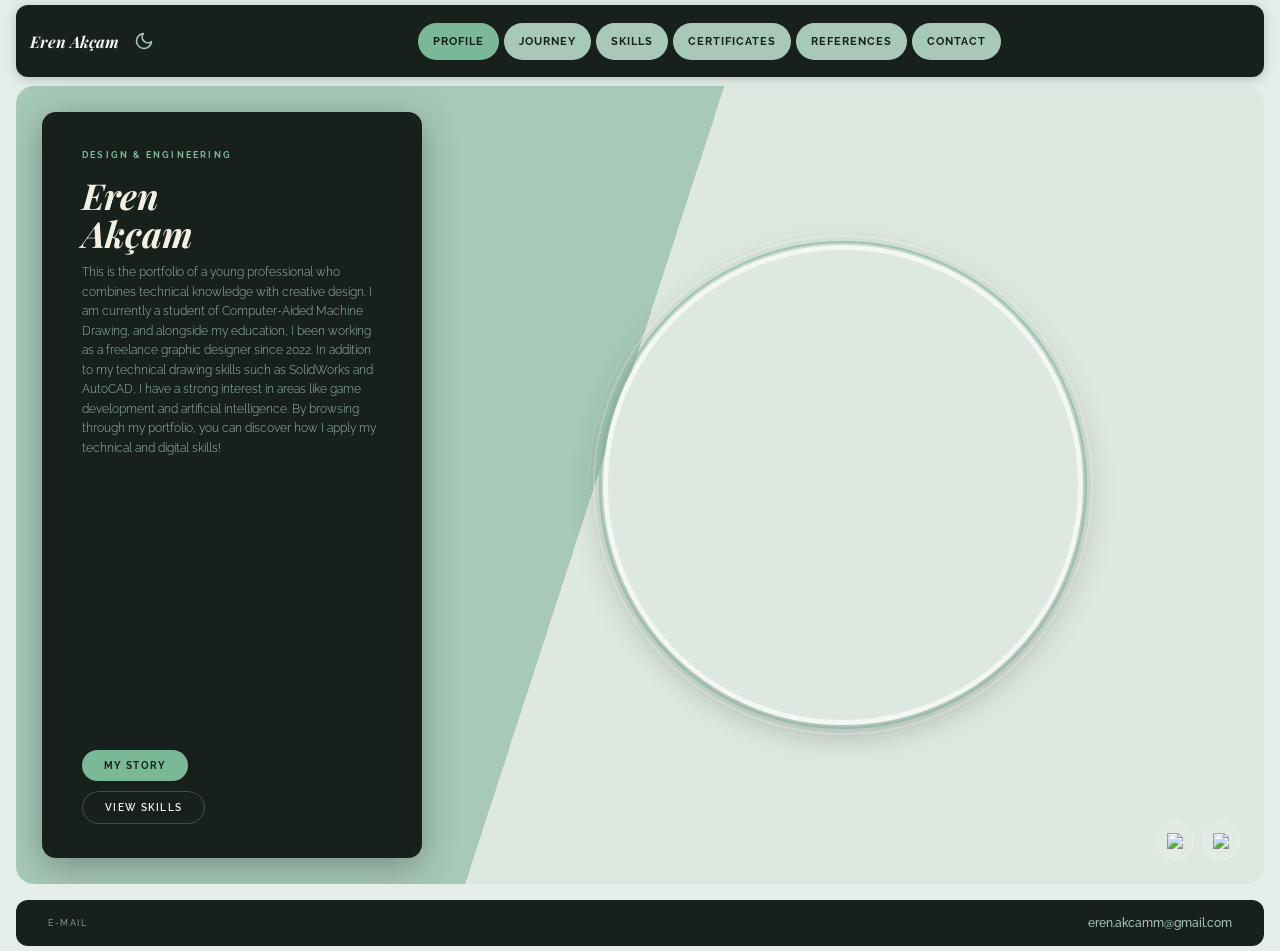
==== commit 543a052f: "Add files via upload" ====
--- a/index.html
+++ b/index.html
@@ -1,2255 +1,107 @@
-<!DOCTYPE html>
-<html lang="en">
-<head>
-<meta charset="UTF-8"/>
-<meta name="viewport" content="width=device-width,initial-scale=1.0"/>
-<title id="page-title">Eren Akçam | Portfolio</title>
-<link rel="icon" id="site-favicon" type="image/png" href="assets/favicon.png"/>
-<link href="https://fonts.googleapis.com/css2?family=Playfair+Display:ital,wght@0,700;1,700&family=Barlow+Condensed:wght@300;400;500;600;700&family=Raleway:wght@300;400;500;600;700&display=swap" rel="stylesheet"/>
-<link href="https://fonts.googleapis.com/css2?family=Outfit:wght@300;400;500;600;700;800&family=Inter:wght@300;400;500;600;700&family=JetBrains+Mono:wght@400;700&display=swap" rel="stylesheet"/>
-<style>
-*,*::before,*::after{box-sizing:border-box;margin:0;padding:0}
-:root{
-  --nh:72px;--np:5px;
-  --g:#7ab898;
-  --gd:#2d5a3d;
-  --gl:#a8c9b8;
-  --gp:#dce8e0;
-  --bej:#e4ede8;
-  --bl:#f2f7f4;
-  --bm:#c4d8cc;
-  --bd:#9ab8a8;
-  --blk:#18201c;
-  --txt:#1e2e28;
-  --tm:#4a6a58;
-  --mu:#6b7a6e;
-}
-html,body{min-height:100%}
-::selection{background:var(--gl);color:var(--blk)}
-::-moz-selection{background:var(--gl);color:var(--blk)}
-body{font-family:'Raleway',sans-serif;background:var(--bej);color:var(--txt);overflow-x:hidden;padding-top:calc(var(--nh) + var(--np)*2 + 4px)}
-
-/* ── NAV ── */
-.nw{position:fixed;top:0;left:0;right:0;z-index:999;padding:var(--np) 16px;background:var(--bej)}
-nav{background:var(--blk);border-radius:12px;height:var(--nh);display:flex;align-items:center;padding:0 14px;gap:7px;box-shadow:0 2px 12px rgba(0,0,0,.2)}
-.nb{font-family:'Playfair Display',serif;font-style:italic;font-weight:700;font-size:1rem;color:var(--bl);background:none;border:none;cursor:pointer;white-space:nowrap;flex-shrink:0;padding:0}
-.nm{display:flex;align-items:center;list-style:none;gap:5px;flex:1;justify-content:center;flex-wrap:nowrap}
-.nm a{padding:12px 15px;border-radius:22px;font-size:.68rem;font-weight:700;letter-spacing:.09em;text-transform:uppercase;color:var(--blk);text-decoration:none;cursor:pointer;white-space:nowrap;transition:background .15s,color .15s;display:block;background:var(--gl);border:none}
-.nm a:hover{background:var(--g);color:var(--blk)}
-.nm a.on{background:var(--g);color:var(--blk)}
-/* Mobile hamburger (hidden on desktop) */
-.nav-burger{display:none;flex-direction:column;gap:5px;cursor:pointer;padding:8px;background:none;border:none;flex-shrink:0;margin-left:auto}
-.nav-burger span{display:block;width:22px;height:2px;background:var(--gl);border-radius:2px;transition:all .25s}
-.nav-burger.open span:nth-child(1){transform:rotate(45deg) translate(5px,5px)}
-.nav-burger.open span:nth-child(2){opacity:0}
-.nav-burger.open span:nth-child(3){transform:rotate(-45deg) translate(5px,-5px)}
-/* Mobile back button (hidden on desktop) */
-.mob-back{display:none;position:fixed;top:calc(var(--nh) + var(--np)*2 + 10px);right:10px;z-index:500;align-items:center;gap:6px;background:var(--blk);border:1.5px solid rgba(255,255,255,.2);border-radius:50px;cursor:pointer;font-family:'Raleway',sans-serif;font-size:.6rem;font-weight:700;letter-spacing:.1em;text-transform:uppercase;color:var(--gl);padding:10px 16px;box-shadow:0 4px 16px rgba(0,0,0,.35);transition:background .15s}
-.mob-back:active{background:var(--gd)}
-.mob-back svg{width:14px;height:14px;fill:none;stroke:var(--gl);stroke-width:2.5;stroke-linecap:round;stroke-linejoin:round}
-
-/* ── PAGE SYSTEM ── */
-.pg{display:none !important}
-.pg.on{display:flex !important;flex-direction:column}
-
-/* ── HERO ── */
-.hero{margin:0 16px 16px;border-radius:18px;overflow:hidden;display:flex;align-items:stretch;min-height:calc(100vh - var(--nh) - var(--np)*2 - 20px);position:relative;flex-shrink:0}
-.hero::before{content:'';position:absolute;inset:0;background:linear-gradient(108deg,var(--gl) 47%,var(--gp) 47%);pointer-events:none}
-.hc{position:relative;z-index:2;background:var(--blk);border-radius:14px;margin:26px 0 26px 26px;width:380px;flex-shrink:0;padding:38px 40px 34px;display:flex;flex-direction:column;justify-content:space-between;box-shadow:0 8px 36px rgba(0,0,0,.3)}
-.ht{font-size:.55rem;font-weight:700;letter-spacing:.25em;text-transform:uppercase;color:var(--g);margin-bottom:16px}
-.hn{font-family:'Playfair Display',serif;font-style:italic;font-weight:700;font-size:clamp(2.1rem,2.8vw,3.2rem);line-height:1.06;color:var(--bl);margin-bottom:11px}
-.hr2{font-size:.74rem;color:var(--bd);font-weight:300;line-height:1.65;margin-bottom:30px}
-.hb{display:flex;flex-direction:column;gap:10px}
-.bg{display:inline-flex;align-items:center;justify-content:center;padding:10px 22px;border-radius:50px;font-size:.63rem;font-weight:700;letter-spacing:.13em;text-transform:uppercase;background:var(--g);color:var(--blk);border:none;cursor:pointer;text-decoration:none;width:fit-content;transition:background .2s}
-.bg:hover{background:var(--gd)}
-.bo{display:inline-flex;align-items:center;justify-content:center;padding:10px 22px;border-radius:50px;font-size:.63rem;font-weight:600;letter-spacing:.13em;text-transform:uppercase;background:transparent;color:var(--bl);border:1.5px solid rgba(255,255,255,.2);cursor:pointer;text-decoration:none;width:fit-content;transition:border-color .2s}
-.bo:hover{border-color:rgba(255,255,255,.5)}
-.hp{flex:1;position:relative;z-index:1;display:flex;align-items:center;justify-content:center;overflow:hidden}
-.hp::before{content:'';position:absolute;width:400px;height:400px;border-radius:50%;background:rgba(255,255,255,.11);top:50%;left:50%;transform:translate(-50%,-50%);pointer-events:none}
-.hp::after{content:'';position:absolute;width:510px;height:510px;border-radius:50%;border:1.5px solid rgba(255,255,255,.14);top:50%;left:50%;transform:translate(-50%,-50%);pointer-events:none}
-.hpf{position:relative;width:480px;height:480px;border-radius:50%;flex-shrink:0;z-index:2}
-.hpf::before{content:'';position:absolute;inset:-10px;border-radius:50%;border:2px solid rgba(255,255,255,.22)}
-.hpf::after{content:'';position:absolute;inset:-4px;border-radius:50%;border:2.5px solid var(--g);opacity:.6}
-.hpf img{width:100%;height:100%;object-fit:cover;object-position:top center;display:block;border-radius:50%;border:5px solid var(--bl);box-shadow:0 8px 32px rgba(0,0,0,.25)}
-.hpl{display:none}
-.hs{position:absolute;bottom:24px;right:24px;display:flex;gap:8px;z-index:5}
-.sb{width:38px;height:38px;border-radius:50%;background:rgba(255,255,255,.15);border:1px solid rgba(255,255,255,.26);display:flex;align-items:center;justify-content:center;text-decoration:none;transition:background .2s}
-.sb:hover{background:rgba(255,255,255,.28)}
-.sb img{width:17px;height:17px;object-fit:contain}
-
-/* ── INNER PAGE SHARED ── */
-.pb{margin:0 16px 0;background:var(--gd);border-radius:18px 18px 0 0;padding:44px 52px 32px;position:relative;overflow:hidden;flex-shrink:0}
-.pb::after{content:'';position:absolute;right:-60px;top:-60px;width:260px;height:260px;border-radius:50%;background:var(--g);opacity:.12}
-.pb h1{font-family:'Playfair Display',serif;font-style:italic;font-weight:700;font-size:clamp(2.6rem,4.5vw,4.8rem);color:var(--bl);line-height:1;position:relative;z-index:1}
-.pbs{font-size:.62rem;font-weight:700;letter-spacing:.22em;text-transform:uppercase;color:var(--gl);margin-top:8px;position:relative;z-index:1}
-.pbd{margin:0 16px 16px;background:var(--bl);border-radius:0 0 18px 18px;border:1px solid var(--bm);border-top:none;padding:48px 52px 68px}
-/* FIXED: .pfl was #555 on dark bg — now readable */
-.pf{margin:0 16px 5px;background:var(--blk);border-radius:12px;padding:16px 32px;display:flex;align-items:center;justify-content:space-between;flex-wrap:wrap;gap:8px;flex-shrink:0}
-.pfl{font-size:.56rem;letter-spacing:.17em;text-transform:uppercase;color:var(--bd)}
-.pfe{font-size:.76rem;color:var(--gl);text-decoration:none;font-weight:500}
-
-/* ── MEMORY ── */
-.tlh{font-family:'Playfair Display',serif;font-style:italic;font-size:1.35rem;font-weight:700;color:#4d7040 !important;padding-bottom:10px;border-bottom:2px solid var(--g);margin-top:44px;margin-bottom:0}
-.tlh:first-child{margin-top:0}
-.tli{display:flex;gap:32px;padding:28px 0;border-bottom:1px solid var(--bm);align-items:flex-start}
-.tli:last-child{border-bottom:none}
-.tll{width:120px;flex-shrink:0;display:flex;flex-direction:column;align-items:center;text-align:center}
-.tld{font-family:'Barlow Condensed',sans-serif;font-size:.86rem;font-weight:700;color:var(--g);letter-spacing:.09em;text-transform:uppercase;margin-bottom:11px;text-align:center}
-.tlg-wrap{width:100px;height:100px;border-radius:12px;background-color:var(--bl);border:1.5px solid var(--bm);overflow:hidden;box-shadow:0 2px 8px rgba(0,0,0,.06);flex-shrink:0;background-repeat:no-repeat;background-position:center;background-size:contain}
-.tlg{display:none}
-.tlr{flex:1;min-width:0}
-.tlt{font-family:'Barlow Condensed',sans-serif;font-size:1.15rem;font-weight:700;color:var(--txt);letter-spacing:.04em;text-transform:uppercase;margin-bottom:3px}
-.tls{font-size:.73rem;color:var(--gd);font-weight:600;margin-bottom:3px}
-.tlc{font-size:.68rem;color:var(--mu);margin-bottom:11px}
-.tlp{font-size:.82rem;line-height:1.88;color:#5c5c40 !important;font-weight:300;word-wrap:break-word}
-
-/* ── SKILLS ── */
-.skh{font-family:'Playfair Display',serif;font-style:italic;font-size:1.35rem;font-weight:700;color:#4d7040 !important;padding-bottom:10px;border-bottom:2px solid var(--g);margin-bottom:18px;margin-top:44px;background:transparent}
-.skh:first-child{margin-top:0}
-.skg{display:grid;grid-template-columns:repeat(auto-fill,minmax(246px,1fr));gap:10px;margin-bottom:4px}
-.skc{background:var(--bej);border:1.5px solid var(--bm);border-radius:11px;padding:13px 17px 11px;display:flex;flex-direction:column;gap:8px;transition:transform .15s,border-color .15s}
-.skc:hover{transform:translateY(-2px);border-color:var(--g)}
-.skt{display:flex;align-items:center;justify-content:space-between;gap:7px}
-.skn{font-family:'Barlow Condensed',sans-serif;font-size:.9rem;font-weight:600;color:var(--txt);letter-spacing:.04em;text-transform:uppercase}
-.skb{font-size:.54rem;font-weight:700;letter-spacing:.08em;text-transform:uppercase;padding:2px 7px;border-radius:20px;white-space:nowrap;flex-shrink:0}
-.ba{background:var(--gd);color:#fff;border:1px solid var(--gd)}
-.bi{background:var(--g);color:#fff;border:1px solid var(--g)}
-.bb{background:var(--gl);color:#fff;border:1px solid var(--gl)}
-.bn{background:var(--blk);color:#fff;border:1px solid var(--blk)}
-.sbt{width:100%;height:5px;background:var(--bm);border-radius:3px;overflow:hidden}
-.sbf{height:100%;border-radius:3px;background:linear-gradient(90deg,var(--gd),var(--g));transition:width 1s cubic-bezier(.4,0,.2,1)}
-
-/* ── CERTS ── */
-.crt{display:grid;grid-template-columns:repeat(auto-fill,minmax(350px,1fr));gap:22px;align-items:start}
-.cs{background:var(--bl);border:1.5px solid var(--bm);border-radius:15px;overflow:hidden;box-shadow:0 3px 16px rgba(0,0,0,.07)}
-.csh{font-family:'Playfair Display',serif;font-style:italic;font-size:.92rem;font-weight:700;color:var(--bl);padding:10px 16px;background:var(--gd);display:flex;align-items:center;gap:7px}
-.csh::before{content:'';display:inline-block;width:5px;height:5px;border-radius:50%;background:var(--gl);flex-shrink:0}
-.csv{margin:10px 10px 0;border-radius:9px;overflow:hidden;border:1.5px solid var(--bm);background:var(--blk);position:relative}
-.cia{position:relative;width:100%;background:#111;overflow:hidden}
-.cia img{width:100%;height:auto;object-fit:contain;display:block;cursor:zoom-in}
-.ca{position:absolute;top:50%;transform:translateY(-50%);width:30px;height:30px;border-radius:50%;background:rgba(10,10,6,.65);border:1px solid rgba(255,255,255,.17);display:flex;align-items:center;justify-content:center;cursor:pointer;z-index:4;color:#fff;transition:background .15s}
-.ca:hover{background:var(--gd);transform:translateY(-50%) scale(1.1)}
-.ca.pv{left:9px}.ca.nx{right:9px}
-.ca svg{width:13px;height:13px;fill:none;stroke:currentColor;stroke-width:2.5;stroke-linecap:round;stroke-linejoin:round}
-@media(max-width:768px){.ca{width:42px;height:42px}.ca svg{width:18px;height:18px}.ca.pv{left:6px}.ca.nx{right:6px}}
-.cnp{margin:7px 10px 10px;background:var(--bej);border:1px solid var(--bm);border-radius:8px;padding:7px 11px;display:flex;align-items:center;gap:8px}
-.cna{font-family:'Barlow Condensed',sans-serif;font-size:.69rem;font-weight:700;color:var(--tm);letter-spacing:.07em;text-transform:uppercase;flex:1;overflow:hidden;text-overflow:ellipsis;white-space:nowrap}
-.cco{font-size:.58rem;font-weight:700;color:#fff;background:var(--gd);border:1px solid var(--gd);padding:2px 8px;border-radius:20px;white-space:nowrap;flex-shrink:0;box-shadow:0 2px 6px rgba(77,112,64,.2)}
-.cds{display:flex;gap:5px;align-items:center;justify-content:center;padding:0 10px 9px}
-.cd{width:6px;height:6px;border-radius:50%;background:var(--bm);cursor:pointer;transition:background .2s,transform .15s;border:none;padding:0}
-.cd.on{background:var(--gd);transform:scale(1.4)}
-
-/* ── PORTFOLIO ── */
-.pgrd{display:grid;grid-template-columns:repeat(auto-fill,minmax(260px,1fr));gap:18px}
-.cc{border-radius:14px;overflow:hidden;cursor:pointer;background:var(--bl);border:1.5px solid var(--bm);box-shadow:0 3px 14px rgba(0,0,0,.07);transition:transform .18s,box-shadow .18s}
-.cc:hover{transform:translateY(-3px);box-shadow:0 10px 26px rgba(0,0,0,.11)}
-.ccv{width:100%;aspect-ratio:16/9;object-fit:cover;display:block}
-.ccp{width:100%;aspect-ratio:16/9;background:linear-gradient(135deg,var(--gl),var(--gp));display:flex;align-items:center;justify-content:center}
-.ccp svg{width:42px;height:42px;opacity:.38}
-.cci{padding:15px 17px}
-.cctg{font-size:.54rem;font-weight:700;letter-spacing:.19em;text-transform:uppercase;color:var(--g);margin-bottom:5px}
-.cct{font-family:'Barlow Condensed',sans-serif;font-size:1.18rem;font-weight:700;color:var(--txt);letter-spacing:.04em;text-transform:uppercase;margin-bottom:6px}
-.ccc{display:inline-flex;align-items:center;gap:4px;font-size:.6rem;font-weight:700;letter-spacing:.08em;text-transform:uppercase;color:var(--gd);background:#c6d9b8;border:1px solid #a8c49a;padding:2px 8px;border-radius:20px}
-.bb2{display:inline-flex;align-items:center;gap:6px;font-size:.64rem;font-weight:700;letter-spacing:.11em;text-transform:uppercase;color:var(--gd);cursor:pointer;margin-bottom:24px;background:none;border:none;padding:0}
-.bb2 svg{width:14px;height:14px;fill:none;stroke:currentColor;stroke-width:2.5;stroke-linecap:round;stroke-linejoin:round}
-.pjgrd{display:grid;grid-template-columns:repeat(auto-fill,minmax(210px,1fr));gap:13px}
-.pj{border-radius:12px;overflow:hidden;cursor:pointer;background:var(--bl);border:1.5px solid var(--bm);transition:transform .16s}
-.pj:hover{transform:translateY(-2px)}
-.pjv{width:100%;aspect-ratio:4/3;object-fit:cover;display:block}
-.pjp{width:100%;aspect-ratio:4/3;background:linear-gradient(135deg,var(--gp),var(--bej));display:flex;align-items:center;justify-content:center}
-.pji{padding:11px 13px}
-.pjt{font-family:'Barlow Condensed',sans-serif;font-size:.97rem;font-weight:700;color:var(--txt);letter-spacing:.03em;text-transform:uppercase;margin-bottom:2px}
-.pjs{font-size:.66rem;color:var(--mu)}
-.pd-wrap{max-width:760px}
-.pd-head{margin-bottom:28px;padding-bottom:22px;border-bottom:2px solid var(--g)}
-.pd-badges{display:flex;gap:7px;flex-wrap:wrap;margin-bottom:10px}
-.pd-badge{font-size:.56rem;font-weight:700;letter-spacing:.12em;text-transform:uppercase;padding:3px 9px;border-radius:20px}
-.pd-badge.featured{background:var(--g);color:var(--bl)}
-.pd-badge.status-ongoing{background:#d6e4cc;color:var(--gd);border:1px solid #b8ceac}
-.pd-badge.status-done{background:#c6d9b8;color:#2a5020;border:1px solid #a8c49a}
-.pd-badge.tag{background:var(--bej);color:var(--tm);border:1px solid var(--bm)}
-.pd-title{font-family:'Playfair Display',serif;font-style:italic;font-weight:700;font-size:2rem;color:var(--txt);line-height:1.1;margin-bottom:6px}
-.pd-meta{display:flex;gap:16px;flex-wrap:wrap;font-size:.72rem;color:var(--mu);margin-top:8px}
-.pd-meta span{display:flex;align-items:center;gap:5px}
-.pd-meta svg{width:13px;height:13px;fill:none;stroke:currentColor;stroke-width:2;stroke-linecap:round;stroke-linejoin:round}
-.blk2{margin-bottom:24px}
-.blbl{font-size:.55rem;font-weight:700;letter-spacing:.17em;text-transform:uppercase;color:var(--mu);margin-bottom:8px;display:flex;align-items:center;gap:6px}
-.blbl svg{width:12px;height:12px;fill:none;stroke:currentColor;stroke-width:2;stroke-linecap:round;stroke-linejoin:round}
-.bdsc{font-size:.86rem;line-height:1.85;color:var(--tm);font-weight:300}
-.bimg{display:grid;grid-template-columns:repeat(auto-fill,minmax(170px,1fr));gap:8px}
-.bimg img{width:100%;border-radius:8px;object-fit:cover;cursor:zoom-in;aspect-ratio:4/3}
-.bvid{width:100%;border-radius:9px;max-height:360px;background:#000;display:block}
-.baud{width:100%;border-radius:7px;margin-bottom:6px}
-.embed-wrap{position:relative;width:100%;padding-bottom:56.25%;border-radius:10px;overflow:hidden;background:#000}
-.embed-wrap iframe{position:absolute;inset:0;width:100%;height:100%;border:none}
-.blnk{display:inline-flex;align-items:center;gap:5px;padding:7px 14px;border-radius:7px;background:var(--bej);border:1.5px solid var(--bm);font-size:.7rem;font-weight:600;color:var(--gd);text-decoration:none;margin-right:6px;margin-bottom:6px}
-.blnk:hover{border-color:var(--g);background:var(--gp)}
-.blnk svg{width:12px;height:12px;fill:none;stroke:currentColor;stroke-width:2;stroke-linecap:round;stroke-linejoin:round}
-.bdoc{display:flex;align-items:center;gap:8px;padding:10px 13px;border-radius:9px;background:var(--bej);border:1.5px solid var(--bm);margin-bottom:7px;text-decoration:none}
-.bdoc:hover{border-color:var(--g)}
-.bdoc-i{width:28px;height:28px;border-radius:6px;background:var(--gp);display:flex;align-items:center;justify-content:center;flex-shrink:0}
-.bdoc-i svg{width:14px;height:14px;fill:none;stroke:var(--gd);stroke-width:2;stroke-linecap:round;stroke-linejoin:round}
-.bdoc-n{font-size:.73rem;font-weight:600;color:var(--txt)}
-.bdoc-s{font-size:.6rem;color:var(--mu)}
-
-/* ── CONTACT ── */
-.ctl{display:grid;grid-template-columns:1fr 1.1fr;gap:26px;align-items:start}
-.ci{background:var(--blk);border-radius:15px;padding:30px 26px}
-.citt{font-family:'Playfair Display',serif;font-style:italic;font-weight:700;font-size:1.42rem;color:var(--bl);margin-bottom:6px}
-.cisb{font-size:.68rem;color:var(--bd);font-weight:300;line-height:1.7;margin-bottom:24px}
-.cit{display:flex;align-items:center;gap:12px;padding:12px 0;border-bottom:1px solid rgba(255,255,255,.06)}
-.cit:last-child{border-bottom:none}
-.cit-i{width:36px;height:36px;border-radius:8px;background:rgba(122,158,106,.15);display:flex;align-items:center;justify-content:center;flex-shrink:0}
-.cit-i svg{width:16px;height:16px;fill:none;stroke:var(--gl);stroke-width:2;stroke-linecap:round;stroke-linejoin:round}
-.cit-l{font-size:.55rem;font-weight:700;letter-spacing:.15em;text-transform:uppercase;color:var(--bd);margin-bottom:2px}
-.cit-v{font-size:.8rem;color:var(--bl);font-weight:400;text-decoration:none}
-.cit-v:hover{opacity:.65}
-.cf{background:#ffffff;border:1.5px solid var(--bm);border-radius:15px;padding:30px 26px;box-shadow:0 2px 12px rgba(0,0,0,.06)}
-.cft{font-family:'Playfair Display',serif;font-style:italic;font-weight:700;font-size:1.2rem;color:#1a1a14 !important;margin-bottom:5px}
-.cfs{font-size:.7rem;color:#4a4a30;margin-bottom:20px;line-height:1.6}
-.fld{margin-bottom:13px}
-.flbl{display:block;font-size:.56rem;font-weight:700;letter-spacing:.15em;text-transform:uppercase;color:var(--gd);margin-bottom:4px}
-.finp{width:100%;padding:10px 13px;border-radius:8px;border:1.5px solid var(--bm);background:var(--bej);font-family:'Raleway',sans-serif;font-size:.82rem;color:var(--txt);outline:none;resize:none;transition:border-color .18s}
-.finp:focus{border-color:var(--g)}
-.finp::placeholder{color:var(--bd)}
-.fr2{display:grid;grid-template-columns:1fr 1fr;gap:11px}
-/* FIXED: button was same bg as card, now clearly visible with white text */
-.fsub{width:100%;padding:13px;border-radius:9px;background:var(--gd);color:#fff;border:none;font-family:'Raleway',sans-serif;font-size:.7rem;font-weight:700;letter-spacing:.15em;text-transform:uppercase;cursor:pointer;margin-top:6px;transition:background .2s,transform .1s;box-shadow:0 3px 12px rgba(77,112,64,.35)}
-.fsub:hover{background:var(--blk);transform:translateY(-1px)}
-.fsub:active{transform:translateY(0)}
-.fsucc{display:none;text-align:center;padding:32px 20px}
-.fsucc-i{width:52px;height:52px;border-radius:50%;background:#c6d9b8;display:flex;align-items:center;justify-content:center;margin:0 auto 14px}
-.fsucc-i svg{width:22px;height:22px;fill:none;stroke:var(--gd);stroke-width:2.5;stroke-linecap:round;stroke-linejoin:round}
-.fsucc-m{font-size:.92rem;color:var(--gd);font-weight:700;margin-bottom:5px}
-.fsucc-s{font-size:.74rem;color:var(--tm)}
-
-/* ── REF FORM STYLES ── */
-.star-rating { display: inline-flex; gap: 4px; font-size: 1.6rem; cursor: pointer; transition: color 0.2s; user-select:none; }
-.star-rating span { color: var(--bm); transition: color 0.15s, transform 0.15s; }
-.star-rating span:hover { transform: scale(1.1); }
-
-/* ── LIGHTBOX ── */
-.lb{display:none;position:fixed;inset:0;background:rgba(3,6,2,.93);z-index:9999;align-items:center;justify-content:center}
-.lb.on{display:flex}
-.lbx{position:absolute;top:16px;right:22px;font-size:2rem;color:var(--bl);cursor:pointer;background:none;border:none;opacity:.7;line-height:1}
-.lb-arr{width:44px;height:44px;border-radius:50%;background:rgba(0,0,0,.45);border:1px solid rgba(255,255,255,.25);color:#fff;display:flex;align-items:center;justify-content:center;cursor:pointer;position:absolute;top:50%;transform:translateY(-50%);z-index:10;transition:background .15s,opacity .2s;backdrop-filter:blur(4px)}
-.lb-arr:hover{background:rgba(0,0,0,.7)}
-.lb-arr svg{pointer-events:none}
-.lb-pv{left:10px}
-.lb-nx{right:10px}
-
-/* ══════════════════════════════════════
-   MOBILE RESPONSIVE — max-width:768px
-   PC layout is untouched above this point
-══════════════════════════════════════ */
-@media(max-width:768px){
-
-  /* ── Nav ── */
-  .nw{padding:6px 10px}
-  nav{padding:0 12px;gap:6px;border-radius:14px}
-  .nb{font-size:.88rem}
-  .nm{
-    display:none;
-    position:fixed;
-    top:calc(var(--nh) + 6px*2 + 4px);
-    left:10px;right:10px;
-    background:var(--blk);
-    flex-direction:column;
-    align-items:stretch;
-    padding:10px 10px 14px;
-    gap:5px;
-    box-shadow:0 10px 28px rgba(0,0,0,.4);
-    z-index:998;
-    border-radius:14px;
-    border:1px solid rgba(255,255,255,.08);
-  }
-  .nm.mob-open{display:flex}
-  .nm li{width:100%}
-  .nm a{
-    padding:12px 16px;
-    border-radius:10px;
-    font-size:.66rem;
-    text-align:left;
-    display:flex;
-    align-items:center;
-    background:rgba(184,206,172,.15);
-    color:var(--gl);
-  }
-  .nm a.on{background:var(--g);color:var(--blk)}
-  .nm a:hover{background:rgba(184,206,172,.28);color:var(--bl)}
-  .nav-burger{display:flex}
-  .mob-back{display:flex}
-
-  /* ── Hero: photo top full-width, card below ── */
-  .hero{
-    flex-direction:column;
-    margin:0 8px 10px;
-    min-height:auto;
-    border-radius:16px;
-    overflow:hidden;
-  }
-  .hero::before{
-    background:linear-gradient(160deg,var(--g) 0%,var(--gl) 55%,var(--gp) 100%);
-  }
-  .hp{
-    min-height:310px;
-    padding:30px 0 20px;
-    order:1;
-    position:relative;
-  }
-  .hpf{width:200px;height:200px;z-index:3}
-  .hpf::before{inset:-5px}
-  .hpf::after{inset:-2px}
-  .hs{bottom:14px;right:14px;gap:6px;z-index:5}
-  .sb{width:34px;height:34px}
-  .hc{
-    order:2;
-    width:auto;
-    margin:0 12px 12px;
-    padding:24px 22px 22px;
-    border-radius:14px;
-    position:relative;
-    z-index:2;
-  }
-  .hn{font-size:clamp(2rem,8vw,2.8rem)}
-  .hr2{font-size:.76rem;margin-bottom:20px;line-height:1.6}
-  .hb{flex-direction:row;flex-wrap:wrap;gap:8px}
-  .bg,.bo{padding:10px 20px;font-size:.62rem}
-
-  /* ── Page banner ── */
-  .pb{margin:0 8px 0;padding:24px 20px 20px;border-radius:14px 14px 0 0}
-  .pb h1{font-size:clamp(1.8rem,8vw,3rem)}
-  .pbs{font-size:.58rem}
-  .pbd{margin:0 8px 10px;padding:22px 18px 40px;border-radius:0 0 14px 14px}
-  .pf{margin:0 8px 6px;padding:11px 16px;border-radius:10px}
-  .pfl{font-size:.52rem}
-  .pfe{font-size:.7rem}
-
-  /* ── Memory ── */
-  .tli{flex-direction:column;gap:12px;padding:20px 0}
-  .tll{
-    width:auto;
-    flex-direction:row;
-    align-items:center;
-    gap:14px;
-    text-align:left;
-    background:var(--bej);
-    border-radius:10px;
-    padding:10px 14px;
-    border:1px solid var(--bm);
-    flex-shrink:0;
-  }
-  .tld{margin-bottom:0;font-size:.8rem;white-space:nowrap;flex-shrink:0}
-  .tlg-wrap{width:56px;height:56px;flex-shrink:0;border-radius:8px}
-  .tlt{font-size:1rem}
-  .tlp{font-size:.8rem;line-height:1.75}
-
-  /* ── Skills ── */
-  .skg{grid-template-columns:1fr 1fr;gap:8px}
-  .skn{font-size:.82rem}
-
-  /* ── Portfolio ── */
-  .pgrd{grid-template-columns:1fr 1fr;gap:10px}
-  .pjgrd{grid-template-columns:1fr 1fr;gap:8px}
-  .pd-wrap{max-width:100%}
-  .pd-title{font-size:1.5rem}
-  .bb2{margin-bottom:16px}
-
-  /* Skills category headers - ensure visibility */
-  .skh{color:#3a5a28 !important;font-size:1.15rem}
-
-  /* Contact form card stands out */
-  .cf{background:#fff}
-  .cft{color:#1a1a14 !important;font-size:1.1rem}
-  .cfs{color:#4a4a30 !important}
-
-  /* ── Certs ── */
-  .crt{grid-template-columns:1fr}
-
-  /* ── Contact ── */
-  .ctl{
-    grid-template-columns:1fr;
-    gap:16px;
-  }
-  .ci{padding:22px 18px}
-  .citt{font-size:1.2rem}
-  .cf{padding:22px 18px}
-  .fr2{grid-template-columns:1fr}
-  .finp{font-size:.84rem;padding:11px 13px}
-  .fsub{padding:14px;font-size:.72rem}
-
-  /* ── Lightbox ── */
-  .lb img{max-width:96vw;max-height:80vh}
-}
-
-@media(max-width:420px){
-  .pgrd{grid-template-columns:1fr}
-  .pjgrd{grid-template-columns:1fr}
-  .skg{grid-template-columns:1fr}
-  .hpf{width:170px;height:170px}
-  .hb{flex-direction:column}
-  .bg,.bo{width:100%;justify-content:center}
-}
-</style>
-</head>
-<body>
-
-<!-- NAV -->
-<div class="nw">
-  <nav>
-    <button class="nb" id="site-brand" onclick="go('pp')">Eren Akçam</button>
-    <button class="nav-burger" id="nav-burger" onclick="toggleMobNav()" aria-label="Menu">
-      <span></span><span></span><span></span>
-    </button>
-    <ul class="nm" id="nav-menu">
-      <li><a id="n-pp"  class="on" onclick="go('pp');closeMobNav()"  data-key="nav_profile">PROFILE</a></li>
-      <li><a id="n-mem"            onclick="go('mem');closeMobNav()" data-key="nav_memory">JOURNEY</a></li>
-      <li><a id="n-sk"             onclick="go('sk');closeMobNav()"  data-key="nav_skills">SKILLS</a></li>
-      <li style="display:none"><a id="n-prt" onclick="go('prt');closeMobNav()" data-key="nav_portfolio">PORTFOLIO</a></li>
-      <li><a id="n-cer"            onclick="go('cer');closeMobNav()" data-key="nav_certs">CERTIFICATES</a></li>
-      <li><a id="n-ref"            onclick="go('ref');closeMobNav()" data-key="nav_references">REFERENCES</a></li>
-      <li><a id="n-con"            onclick="go('con');closeMobNav()" data-key="nav_contact">CONTACT</a></li>
-    </ul>
-  </nav>
-</div>
-
-<!-- PROFILE PAGE -->
-<div id="pp" class="pg on">
-  <div class="hero">
-    <div class="hc">
-      <div>
-        <div class="ht" id="hero-tag">Portfolio &middot; Design &amp; Engineering</div>
-        <h1 class="hn" id="s-name">Eren<br>Ak&ccedil;am</h1>
-        <p class="hr2" id="hero-desc">Computer-Aided Machine Drawing student &amp; freelance graphic designer since 2022.</p>
-      </div>
-      <div class="hb">
-        <a class="bg" onclick="go('mem')" data-key="btn_story">My Story</a>
-        <a class="bo" onclick="go('sk')"  data-key="btn_skills">View Skills</a>
-      </div>
-    </div>
-    <div class="hp">
-      <div class="hpf">
-        <img id="s-photo" src="assets/profile.png" alt="Eren Akcam" onerror="this.onerror=null;this.style.background='var(--gp)'"/>
-      </div>
-      <div class="hpl">
-        <span class="hpln" id="s-namelab">Eren Ak&ccedil;am</span>
-        <span class="hplr" id="s-rolelab">Student &middot; Designer</span>
-      </div>
-      <div class="hs">
-        <a class="sb" id="s-li" href="#" target="_blank">
-          <img src="https://static.wixstatic.com/media/76d601_a7d6ec97d1b043d1a36abd08cd983189~mv2.png/v1/fill/w_22,h_22,al_c,q_85,enc_avif,quality_auto/76d601_a7d6ec97d1b043d1a36abd08cd983189~mv2.png" alt="LinkedIn"/>
-        </a>
-        <a class="sb" id="s-em" href="#">
-          <img src="https://static.wixstatic.com/media/76d601_8d3582ec54ca4430b1433f0e68bde98b~mv2.png/v1/fill/w_22,h_22,al_c,q_85,enc_avif,quality_auto/76d601_8d3582ec54ca4430b1433f0e68bde98b~mv2.png" alt="Email"/>
-        </a>
-      </div>
-    </div>
-  </div>
-
-  <div class="pf"><span class="pfl" data-key="footer_email_label">E-Mail</span><a class="pfe site-email" href="#">eren.akcamm@gmail.com</a></div>
-</div>
-
-<!-- MEMORY PAGE -->
-<div id="mem" class="pg">
-  <div class="pb"><h1 data-key="nav_memory">Journey</h1><div class="pbs" data-key="mem_sub">Experience &amp; Education</div></div>
-  <div class="pbd" id="memory-body"><p style="color:var(--mu);font-size:.8rem">Loading...</p></div>
-  <div class="pf"><span class="pfl" data-key="footer_email_label">E-Mail</span><a class="pfe site-email" href="#">eren.akcamm@gmail.com</a></div>
-</div>
-
-<!-- SKILLS PAGE -->
-<div id="sk" class="pg">
-  <div class="pb"><h1 data-key="nav_skills">Skills</h1><div class="pbs" data-key="sk_sub">Technical &amp; Creative Expertise</div></div>
-  <div class="pbd" id="skills-body"><p style="color:var(--mu);font-size:.8rem">Loading...</p></div>
-  <div class="pf"><span class="pfl" data-key="footer_email_label">E-Mail</span><a class="pfe site-email" href="#">eren.akcamm@gmail.com</a></div>
-</div>
-
-<!-- PORTFOLIO PAGE -->
-<div id="prt" class="pg">
-  <div class="pb"><h1 id="prt-h" data-key="nav_portfolio">Portfolio</h1><div class="pbs" data-key="prt_sub">Creative &amp; Technical Projects</div></div>
-  <div class="pbd">
-    <div id="v-cats"><div class="pgrd" id="cat-grid"></div></div>
-    <div id="v-projs" style="display:none">
-      <button class="bb2" onclick="showCats()"><svg viewBox="0 0 24 24"><polyline points="15 18 9 12 15 6"/></svg><span data-key="btn_back">Back</span></button>
-      <div class="pjgrd" id="proj-grid"></div>
-    </div>
-    <div id="v-detail" style="display:none">
-      <button class="bb2" id="d-back"><svg viewBox="0 0 24 24"><polyline points="15 18 9 12 15 6"/></svg><span id="d-back-lbl">Back</span></button>
-      <div id="d-content" class="pd-wrap"></div>
-    </div>
-  </div>
-  <div class="pf"><span class="pfl" data-key="footer_email_label">E-Mail</span><a class="pfe site-email" href="#">eren.akcamm@gmail.com</a></div>
-</div>
-
-<!-- CERTIFICATES PAGE -->
-<div id="cer" class="pg">
-  <div class="pb"><h1 data-key="nav_certs">Certificates</h1><div class="pbs" data-key="cer_sub">Achievements &amp; Credentials</div></div>
-  <div class="pbd" style="padding-top:42px" id="certs-body"><p style="color:var(--mu);font-size:.8rem">Loading...</p></div>
-  <div class="pf"><span class="pfl" data-key="footer_email_label">E-Mail</span><a class="pfe site-email" href="#">eren.akcamm@gmail.com</a></div>
-</div>
-
-<!-- REFERENCES PAGE -->
-<div id="ref" class="pg">
-  <div class="pb"><h1 data-key="nav_references">References</h1><div class="pbs" data-key="ref_sub">Professional Recommendations</div></div>
-  <div class="pbd" style="padding-top:42px" id="refs-body">
-    <div style="background:var(--bej); padding:35px 20px; border-radius:14px; text-align:center; border:1.5px dashed var(--bm); margin-bottom: 35px;">
-      <div style="width:56px;height:56px;background:var(--gp);border-radius:50%;display:flex;align-items:center;justify-content:center;margin:0 auto 15px;">
-        <svg width="26" height="26" viewBox="0 0 24 24" fill="none" stroke="var(--gd)" stroke-width="2.2" stroke-linecap="round" stroke-linejoin="round"><path d="M14 2H6a2 2 0 0 0-2 2v16a2 2 0 0 0 2 2h12a2 2 0 0 0 2-2V8z"/><polyline points="14 2 14 8 20 8"/><line x1="16" y1="13" x2="8" y2="13"/><line x1="16" y1="17" x2="8" y2="17"/><polyline points="10 9 9 9 8 9"/></svg>
-      </div>
-      <h3 style="font-family:var(--font-heading, sans-serif); color:var(--txt); margin-bottom:10px; font-size:1.6rem; font-weight:700;">Have we worked together?</h3>
-      <p style="color:var(--mu); font-size:0.9rem; margin-bottom:20px; max-width:480px; margin-left:auto; margin-right:auto; line-height:1.6;">I'd love to hear your thoughts! Your recommendations help me grow and showcase the value I bring to every collaboration.</p>
-      <button class="bg" onclick="openRefPanel()" data-key="btn_write_ref" style="font-size:0.8rem; padding:12px 26px; border-radius:50px;">Write a Reference</button>
-    </div>
-    <div id="ref-list" style="display:flex; flex-direction:column; gap:26px; max-width:900px; margin:0 auto;">
-      <p style="color:var(--mu);font-size:.9rem; text-align: center;">No references published yet.</p>
-    </div>
-  </div>
-  <div class="pf"><span class="pfl" data-key="footer_email_label">E-Mail</span><a class="pfe site-email" href="#">eren.akcamm@gmail.com</a></div>
-</div>
-
-<!-- CONTACT PAGE -->
-<div id="con" class="pg">
-  <div class="pb"><h1 data-key="nav_contact">Contact</h1><div class="pbs" data-key="con_sub">Get in Touch</div></div>
-  <div class="pbd">
-    <div class="ctl">
-      <div class="ci">
-        <div class="citt" data-key="con_title">Let&#39;s Talk</div>
-        <p class="cisb" data-key="con_subtitle">Feel free to reach out for collaborations, freelance projects or just a friendly hello.</p>
-        <div class="cit"><div class="cit-i"><svg viewBox="0 0 24 24"><path d="M4 4h16c1.1 0 2 .9 2 2v12c0 1.1-.9 2-2 2H4c-1.1 0-2-.9-2-2V6c0-1.1.9-2 2-2z"/><polyline points="22,6 12,13 2,6"/></svg></div>
-          <div><div class="cit-l" data-key="con_email_label">E-Mail</div><a class="cit-v site-email" id="c-email" href="#">eren.akcamm@gmail.com</a></div></div>
-        <div class="cit"><div class="cit-i"><svg viewBox="0 0 24 24"><path d="M22 16.92v3a2 2 0 01-2.18 2 19.79 19.79 0 01-8.63-3.07A19.5 19.5 0 013.07 9.81a19.79 19.79 0 01-3.07-8.68A2 2 0 012 .82h3a2 2 0 012 1.72c.127.96.361 1.903.7 2.81a2 2 0 01-.45 2.11L6.09 8.91a16 16 0 006 6l1.27-1.27a2 2 0 012.11-.45c.907.339 1.85.573 2.81.7A2 2 0 0122 16.92z"/></svg></div>
-          <div><div class="cit-l" data-key="con_phone_label">Phone</div><a class="cit-v" id="c-phone" href="#" translate="no">-</a></div></div>
-        <div class="cit"><div class="cit-i"><svg viewBox="0 0 24 24"><path d="M16 8a6 6 0 016 6v7h-4v-7a2 2 0 00-2-2 2 2 0 00-2 2v7h-4v-7a6 6 0 016-6z"/><rect x="2" y="9" width="4" height="12"/><circle cx="4" cy="4" r="2"/></svg></div>
-          <div><div class="cit-l" data-key="con_linkedin_label">LinkedIn</div><a class="cit-v" id="c-li2" href="#" target="_blank" translate="no">-</a></div></div>
-      </div>
-      <div class="cf">
-        <div class="cft" data-key="con_form_title">Send a Message</div>
-        <p class="cfs" data-key="con_form_sub">Your message will be sent directly to my email inbox.</p>
-        <div id="cf-wrap">
-          <div class="fr2">
-            <div class="fld"><label class="flbl" data-key="con_form_name">Full Name (Optional)</label><input class="finp" id="f-name" type="text" placeholder="Anonymous"/></div>
-            <div class="fld"><label class="flbl" data-key="con_form_email">Email (Optional)</label><input class="finp" id="f-email" type="email" placeholder="your@email.com"/></div>
-          </div>
-          <div class="fr2">
-            <div class="fld"><label class="flbl" data-key="con_form_subject">Subject *</label><input class="finp" id="f-subj" type="text" placeholder="What's this about?"/></div>
-            <div class="fld"><label class="flbl" data-key="con_form_phone">Phone (Optional)</label><input class="finp" id="f-phone" type="text" placeholder="+90 555 ..."/></div>
-          </div>
-          <div class="fld"><label class="flbl" data-key="con_form_message">Message *</label><textarea class="finp" id="f-msg" rows="5" placeholder="Write your message here..."></textarea></div>
-          <div id="f-err" style="font-size:.71rem;color:#c0392b;margin-bottom:8px;display:none"></div>
-          <button class="fsub" onclick="sendMsg()" data-key="con_form_btn">Send Message</button>
-        </div>
-        <div class="fsucc" id="f-succ">
-          <div class="fsucc-i"><svg viewBox="0 0 24 24"><polyline points="20 6 9 17 4 12"/></svg></div>
-          <div class="fsucc-m" data-key="con_success_msg">Message Sent!</div>
-          <div class="fsucc-s" data-key="con_success_sub">Thank you, I'll get back to you soon.</div>
-        </div>
-      </div>
-    </div>
-  </div>
-  <div class="pf"><span class="pfl" data-key="footer_email_label">E-Mail</span><a class="pfe site-email" href="#">eren.akcamm@gmail.com</a></div>
-</div>
-
-<!-- REFERENCE PANEL (Modal) -->
-<div class="lb" id="ref-panel" style="z-index: 10000; align-items: flex-start; padding: 40px 20px; overflow-y: auto;">
-  <div class="cf" style="max-width: 650px; width: 100%; margin: auto; position: relative; padding: 40px 35px;">
-    <button class="lbx" onclick="closeRefPanel()" style="top: 15px; right: 20px; color: #1a1a14;">&#215;</button>
-    <div class="cft" style="font-size: 1.5rem; margin-bottom: 10px;">Write a Reference</div>
-    <p class="cfs" style="margin-bottom: 25px; border-bottom: 2px solid var(--bej); padding-bottom: 15px;">We appreciate your feedback. Please fill out the form below to submit your reference.</p>
-    
-    <div class="fr2">
-      <div class="fld"><label class="flbl">Name, Surname *</label><input class="finp" id="r-name" type="text" required /></div>
-      <div class="fld"><label class="flbl">Title *</label><input class="finp" id="r-title" type="text" placeholder="e.g. Senior Manager" required /></div>
-    </div>
-    
-    <div class="fr2">
-      <div class="fld"><label class="flbl">Company / Institution *</label><input class="finp" id="r-company" type="text" required /></div>
-      
-      <div class="fld" style="position:relative;">
-        <label class="flbl">Context / Relationship *</label>
-        <div id="r-ctx-trigger" class="finp" style="display:flex;align-items:center;cursor:pointer;justify-content:space-between;background:var(--bej);" onclick="toggleCtxMenu()">
-          <div id="r-ctx-selected" style="display:flex;align-items:center;gap:10px;color:var(--bd);">Select an option...</div>
-          <svg width="16" height="16" viewBox="0 0 24 24" fill="none" stroke="var(--bd)" stroke-width="2"><polyline points="6 9 12 15 18 9"/></svg>
-        </div>
-        <div id="r-ctx-menu" style="display:none;position:absolute;top:100%;left:0;right:0;background:var(--bl);border:1.5px solid var(--bm);border-radius:8px;z-index:10;max-height:220px;overflow-y:auto;box-shadow:0 8px 24px rgba(0,0,0,0.12);margin-top:4px;">
-          <!-- Items injected by JS -->
-        </div>
-        <input type="hidden" id="r-context-sel" value="" onchange="handleContextChange()" />
-        
-        <div id="r-context-other-wrap" style="display:none; margin-top:8px;">
-          <input class="finp" id="r-context-other" type="text" placeholder="Please specify your relationship" />
-        </div>
-      </div>
-    </div>
-    
-    <div class="fr2" style="align-items: center;">
-      <div class="fld">
-        <label class="flbl">Work Period *</label>
-        <div style="display: flex; gap: 10px; align-items: center;">
-          <div style="position:relative; display:flex; align-items:center; flex:1;">
-            <input class="finp" id="r-period-start" type="text" placeholder="Start (e.g. 2022)" required style="padding-right:30px;" />
-            <input type="date" onchange="var e=document.getElementById('r-period-start'); e.value=this.value; e.focus();" style="position:absolute; right:8px; opacity:0; width:20px; height:20px; cursor:pointer; z-index:2;" />
-            <svg width="16" height="16" viewBox="0 0 24 24" fill="none" stroke="var(--mu)" stroke-width="2" style="position:absolute; right:10px; pointer-events:none;"><rect x="3" y="4" width="18" height="18" rx="2" ry="2"/><line x1="16" y1="2" x2="16" y2="6"/><line x1="8" y1="2" x2="8" y2="6"/><line x1="3" y1="10" x2="21" y2="10"/></svg>
-          </div>
-          <span style="color:var(--mu); font-weight:bold;">-</span>
-          <div style="position:relative; display:flex; align-items:center; flex:1;">
-            <input class="finp" id="r-period-end" type="text" placeholder="End (Optional)" style="padding-right:30px;" />
-            <input type="date" onchange="var e=document.getElementById('r-period-end'); e.value=this.value; e.focus();" style="position:absolute; right:8px; opacity:0; width:20px; height:20px; cursor:pointer; z-index:2;" />
-            <svg width="16" height="16" viewBox="0 0 24 24" fill="none" stroke="var(--mu)" stroke-width="2" style="position:absolute; right:10px; pointer-events:none;"><rect x="3" y="4" width="18" height="18" rx="2" ry="2"/><line x1="16" y1="2" x2="16" y2="6"/><line x1="8" y1="2" x2="8" y2="6"/><line x1="3" y1="10" x2="21" y2="10"/></svg>
-          </div>
-        </div>
-      </div>
-      
-      <div class="fld" style="margin-bottom:0;">
-        <label class="flbl" style="margin-bottom:2px;">Evaluation *</label>
-        <div class="star-rating">
-          <span data-val="1">★</span><span data-val="2">★</span><span data-val="3">★</span><span data-val="4">★</span><span data-val="5">★</span>
-        </div>
-        <input type="hidden" id="r-rating" value="5" />
-      </div>
-    </div>
-    
-    <div class="fld" style="margin-top: 13px;">
-      <label class="flbl">Explanation *</label>
-      <textarea class="finp" id="r-desc" rows="4" placeholder="Your experience working together..." required></textarea>
-    </div>
-    
-    <div style="margin-top: 30px; margin-bottom: 15px; font-weight: 700; font-size: 0.85rem; letter-spacing: 0.1em; text-transform: uppercase; color: var(--gd); border-bottom: 1px solid var(--bm); padding-bottom: 5px;">Optional Details</div>
-    
-    <div class="fr2">
-      <div class="fld">
-        <label class="flbl">Profile Photo</label>
-        <div style="display:flex; align-items:center; gap:15px; background:var(--bej); padding:10px; border-radius:8px; border:1.5px solid var(--bm);">
-          <div id="r-photo-preview" style="width:48px; height:48px; border-radius:50%; background:var(--bl); border:2px dashed var(--bd); display:flex; align-items:center; justify-content:center; overflow:hidden; background-size:cover; background-position:center; flex-shrink:0;">
-             <svg width="20" height="20" viewBox="0 0 24 24" fill="none" stroke="var(--bd)" stroke-width="2"><path d="M20 21v-2a4 4 0 0 0-4-4H8a4 4 0 0 0-4 4v2"/><circle cx="12" cy="7" r="4"/></svg>
-          </div>
-          <label class="bg" style="cursor:pointer; font-size:0.6rem; padding:8px 16px; margin:0;">
-            Choose File
-            <input type="file" id="r-photo-file" accept="image/*" style="display:none" onchange="previewRefPhoto(event)" />
-          </label>
-          <input type="hidden" id="r-photo-data" />
-        </div>
-      </div>
-      
-      <div style="display:flex; flex-direction:column; justify-content:flex-end;">
-         <div class="fld"><label class="flbl">LinkedIn URL</label><input class="finp" id="r-linkedin" type="text" placeholder="https://linkedin.com/in/..." /></div>
-      </div>
-    </div>
-    
-    <div class="fr2">
-      <div class="fld"><label class="flbl">Phone</label><input class="finp" id="r-phone" type="text" placeholder="+90 555 555 5555" /></div>
-      <div class="fld"><label class="flbl">Email</label><input class="finp" id="r-email" type="email" placeholder="mail@example.com" /></div>
-    </div>
-    
-    <div id="r-err" style="font-size:.75rem;color:#e74c3c;margin-top:10px;margin-bottom:12px;display:none;background:#fdebd0;padding:10px;border-radius:6px;border:1px solid #fad7a1;"></div>
-    <div id="r-succ" style="font-size:.8rem;color:var(--gd);margin-top:10px;margin-bottom:12px;display:none;font-weight:bold;background:#d5e8d4;padding:12px;border-radius:6px;border:1px solid #82b366;text-align:center;">
-      <svg viewBox="0 0 24 24" width="20" height="20" style="vertical-align:middle;margin-right:5px;fill:none;stroke:currentColor;stroke-width:2;stroke-linecap:round;stroke-linejoin:round"><path d="M22 11.08V12a10 10 0 1 1-5.93-9.14"/><polyline points="22 4 12 14.01 9 11.01"/></svg>
-      Reference submitted successfully!
-    </div>
-    
-    <button class="fsub" onclick="submitRefForm()" style="font-size:0.75rem; padding:15px;">Submit Reference</button>
-  </div>
-</div>
-
-<div class="lb" id="lb">
-  <button class="lbx" onclick="closeLb()">&#215;</button>
-  <div id="lb-img-wrap" style="position:relative;display:inline-flex;align-items:center;justify-content:center;touch-action:none;overflow:hidden;max-width:96vw;max-height:92vh;border-radius:10px">
-    <img id="lb-img" src="" alt="" style="max-width:92vw;max-height:88vh;width:auto;height:auto;object-fit:contain;transform-origin:center center;transition:transform .2s;user-select:none;-webkit-user-drag:none;display:block;border-radius:9px"/>
-    <button class="lb-arr lb-pv" id="lb-pv" onclick="lbSlide(-1)"><svg viewBox="0 0 24 24" width="22" height="22" fill="none" stroke="currentColor" stroke-width="2.5" stroke-linecap="round" stroke-linejoin="round"><polyline points="15 18 9 12 15 6"/></svg></button>
-    <button class="lb-arr lb-nx" id="lb-nx" onclick="lbSlide(1)"><svg viewBox="0 0 24 24" width="22" height="22" fill="none" stroke="currentColor" stroke-width="2.5" stroke-linecap="round" stroke-linejoin="round"><polyline points="9 18 15 12 9 6"/></svg></button>
-  </div>
-  <div id="lb-counter" style="position:absolute;bottom:18px;left:50%;transform:translateX(-50%);font-size:.65rem;font-weight:700;letter-spacing:.1em;color:rgba(255,255,255,.5);background:rgba(0,0,0,.4);padding:4px 12px;border-radius:20px"></div>
-</div>
-
-<script>
-var SK='erensite_data';
-
-
-/* ── Defaults — tüm içerik buraya gömülü ── */
-var DEF = {
-  "name": "Eren Akçam",
-  "role": "Student · Designerss",
-  "tag": "Design & Engineering",
-  "herodesc": "This is the portfolio of a young professional who combines technical knowledge with creative design. I am currently a student of Computer-Aided Machine Drawing, and alongside my education, I been working as a freelance graphic designer since 2022. In addition to my technical drawing skills such as SolidWorks and AutoCAD, I have a strong interest in areas like game development and artificial intelligence. By browsing through my portfolio, you can discover how I apply my technical and digital skills!",
-  "about": "Studying Computer-Aided Machine Drawing, combining technical precision with creative design.ss",
-  "bio": "A young professional combining technical knowledge with creative design. Freelance graphic designer since 2022.ss",
-  "email": "eren.akcamm@gmail.com",
-  "phone": "+90 551 628 62 62",
-  "linkedin": "http://www.linkedin.com/in/erenakcam",
-  "freelance": "",
-  "profilePhoto": "assets/profile.png",
-  "colorGreen": "#7ab898",
-  "colorGreenDeep": "#2d5a3d",
-  "colorGreenLight": "#a8c9b8",
-  "colorBej": "#e4ede8",
-  "colorBlack": "#18201c",
-  "skills": {
-    "categories": [
-      {
-        "id": "mechanical",
-        "label": "Mechanical",
-        "items": [
-          {
-            "n": "Manual Lathe",
-            "l": "Advanced",
-            "w": 100
-          },
-          {
-            "n": "Manual Milling Machine",
-            "l": "Advanced",
-            "w": 100
-          },
-          {
-            "n": "CNC Milling Machine",
-            "l": "Intermediate",
-            "w": 60
-          },
-          {
-            "n": "CNC Lathe",
-            "l": "Intermediate",
-            "w": 60
-          },
-          {
-            "n": "Manufacturing Methods",
-            "l": "Advanced",
-            "w": 100
-          },
-          {
-            "n": "Technical Drawing",
-            "l": "Advanced",
-            "w": 100
-          },
-          {
-            "n": "AutoCAD 2D",
-            "l": "Advanced",
-            "w": 100
-          },
-          {
-            "n": "SolidWorks",
-            "l": "Advanced",
-            "w": 100
-          }
-        ]
-      },
-      {
-        "id": "graphic",
-        "label": "Graphic Design",
-        "items": [
-          {
-            "n": "Adobe Illustrator",
-            "l": "Intermediate",
-            "w": 60
-          },
-          {
-            "n": "Canva",
-            "l": "Advanced",
-            "w": 100
-          },
-          {
-            "n": "Adobe Photoshop",
-            "l": "Basic",
-            "w": 28
-          },
-          {
-            "n": "Office Programmes",
-            "l": "Intermediate",
-            "w": 60
-          },
-          {
-            "n": "Adobe Animate",
-            "l": "Basic",
-            "w": 25
-          }
-        ]
-      },
-      {
-        "id": "software",
-        "label": "Software",
-        "items": [
-          {
-            "n": "Unity",
-            "l": "Intermediate",
-            "w": 55
-          },
-          {
-            "n": "C# — Unity",
-            "l": "Intermediate",
-            "w": 55
-          },
-          {
-            "n": "Python",
-            "l": "Basic",
-            "w": 26
-          }
-        ]
-      },
-      {
-        "id": "language",
-        "label": "Language",
-        "items": [
-          {
-            "n": "Turkish",
-            "l": "Native",
-            "w": 100
-          },
-          {
-            "n": "English",
-            "l": "B1",
-            "w": 52
-          },
-          {
-            "n": "German",
-            "l": "A2",
-            "w": 22
-          }
-        ]
-      },
-      {
-        "id": "cat1775849761481",
-        "label": "New-Gen Skillset",
-        "items": [
-          {
-            "n": "AI Prompt Engineering",
-            "l": "Intermediate",
-            "w": 76
-          },
-          {
-            "n": "Reverse Engineering",
-            "l": "Advanced",
-            "w": 100
-          },
-          {
-            "n": "AI-Assisted CAD & Generative Design",
-            "l": "Intermediate",
-            "w": 50
-          },
-          {
-            "n": "Rapid Prototyping",
-            "l": "Intermediate",
-            "w": 50
-          },
-          {
-            "n": "Technical Prompt Engineering for Mechanical Systems",
-            "l": "Advanced",
-            "w": 100
-          }
-        ]
-      }
-    ]
-  },
-  "portfolio": [
-    {
-      "id": "graphic",
-      "tag": "Graphic Design",
-      "title": "Graphic Design",
-      "cover": "",
-      "projects": [
-        {
-          "id": "g1",
-          "title": "Logo Design Collection",
-          "cover": "",
-          "subtitle": "2022–2024 · Bionluk",
-          "blocks": [
-            {
-              "type": "desc",
-              "content": "A collection of logo design projects."
-            }
-          ]
-        },
-        {
-          "id": "g2",
-          "title": "Social Media Visuals",
-          "cover": "",
-          "subtitle": "2023 · Canva / Illustrator",
-          "blocks": [
-            {
-              "type": "desc",
-              "content": "Social media content creation for multiple brands."
-            }
-          ]
-        }
-      ]
-    },
-    {
-      "id": "cad",
-      "tag": "CAD & Engineering",
-      "title": "CAD & Engineering",
-      "cover": "assets/Ekran görüntüsü 2026-03-16 135233.png",
-      "projects": [
-        {
-          "id": "c1",
-          "title": "SolidWorks 3D Models",
-          "cover": "",
-          "subtitle": "2023–2024 · SolidWorks",
-          "blocks": [
-            {
-              "type": "desc",
-              "content": "3D mechanical part models created in SolidWorks."
-            }
-          ]
-        },
-        {
-          "id": "c2",
-          "title": "AutoCAD Technical Drawings",
-          "cover": "",
-          "subtitle": "2023–2024 · AutoCAD 2D",
-          "blocks": [
-            {
-              "type": "desc",
-              "content": "2D technical drawings."
-            }
-          ]
-        }
-      ]
-    },
-    {
-      "id": "dev",
-      "tag": "Software & Game Dev",
-      "title": "Game Development",
-      "cover": "",
-      "projects": [
-        {
-          "id": "d1",
-          "title": "Unity Game Project",
-          "cover": "",
-          "subtitle": "2024 · Unity / C#",
-          "blocks": [
-            {
-              "type": "desc",
-              "content": "A small game developed in Unity using C#."
-            },
-            {
-              "type": "images",
-              "items": []
-            }
-          ]
-        },
-        {
-          "id": "p1773574540096",
-          "title": "New Project",
-          "cover": "",
-          "subtitle": "",
-          "featured": false,
-          "status": "done",
-          "client": "",
-          "date": "",
-          "tags": [],
-          "blocks": [
-            {
-              "type": "desc",
-              "content": ""
-            }
-          ]
-        }
-      ]
-    }
-  ],
-  "certs": {
-    "categories": [
-      {
-        "id": "edu",
-        "label": "Education",
-        "items": [
-          {
-            "src": "assets/6_page-0001.jpg",
-            "name": "PMI"
-          },
-          {
-            "src": "assets/1_page-0001.jpg",
-            "name": "E-Twining (pupil quality label)"
-          },
-          {
-            "src": "assets/4_page-0001.jpg",
-            "name": "E-Twining (Certificate of Appreciation)"
-          },
-          {
-            "src": "assets/Algoritma_Tasarımı_Sertifika_page-0001.jpg",
-            "name": "Algorithm Design"
-          },
-          {
-            "src": "assets/Veri_Tabanı_Saldırıları_ve_Veri_Tabanı_Güvenliği_Sertifika_page-0001.jpg",
-            "name": "Database Attacks and Database Security"
-          },
-          {
-            "src": "assets/10_page-0001.jpg",
-            "name": "Occupational health and safety"
-          },
-          {
-            "src": "assets/7_page-0001.jpg",
-            "name": "4006-Tübitak"
-          }
-        ]
-      },
-      {
-        "id": "lang",
-        "label": "Social And Sporting Activities",
-        "items": [
-          {
-            "src": "assets/2_page-0001.jpg",
-            "name": "4004-Tübitak (A perspective on climate change from Izmir.)"
-          },
-          {
-            "src": "assets/5_page-0001.jpg",
-            "name": "school painting competition"
-          },
-          {
-            "src": "assets/3_page-0001.jpg",
-            "name": "Third place in BOCCE"
-          }
-        ]
-      },
-      {
-        "id": "cert1773604246222",
-        "label": "Language",
-        "items": [
-          {
-            "src": "assets/B1_Seviye_İngilizce_Sertifika_page-0001.jpg",
-            "name": "Englısh B1 Certificate"
-          },
-          {
-            "src": "assets/9_page-0001.jpg",
-            "name": "DynEd"
-          }
-        ]
-      }
-    ]
-  },
-  "siteName": "Eren Akçam",
-  "siteTitle": "Eren Akçam | Portfolio",
-  "seoDesc": "Portfolio of Eren Akçam — Computer-Aided Machine Drawing student and freelance graphic designer.",
-  "seoKeys": "portfolio, design, engineering, graphic design, CAD",
-  "favicon": "assets/favicon.png",
-  "memory": {
-    "experience": [
-      {
-        "title": "Freelance — Graphic Designer",
-        "company": "Bionluk Platform",
-        "location": "",
-        "date": "2022 — Today",
-        "logo": "https://play-lh.googleusercontent.com/XDKGzDD_jjY_KrqZg3COTdV9oW5e4lZjgOPGP07aOIaNsCqNdvcmVrocc7XFr01PdR0P",
-        "desc": "I have been working as a freelance graphic designer on the Bionluk platform since 2022. During this time, I have completed countless projects, gaining solid experience in both customer communication and professional design skills. My graphic design talent forms the basis of the technical and creative projects you will see in my portfolio.\n\n"
-      },
-      {
-        "title": "Erasmus+ Internship",
-        "company": "Weg Group — Machinery Department",
-        "location": "Germany / Balingen",
-        "date": "2025",
-        "logo": "https://upload.wikimedia.org/wikipedia/commons/8/81/Weg_logo_blue_vector.svg",
-        "desc": "My Erasmus+ internship at the Weg Group factory in Germany, specifically in the machine department, was a significant turning point in my career. As part of this project, I gained extensive practical experience in manual and CNC lathe machining, surface grinding, drilling, and using precision measuring instruments (calipers, micrometers, etc.). I also improved my technical drawing reading skills. Furthermore, during this process, I observed German work discipline and the professional working environment. Culturally, working with people from different cultures and taking on responsibility within the team significantly improved my communication and adaptation skills. This experience provided me with important technical and cultural gains by transforming my professional knowledge into concrete skills.\n\n"
-      }
-    ],
-    "education": [
-      {
-        "title": "Private KOSBİ Zülfü-Mevlüt Çelik Vocational High School",
-        "company": "Computer-Aided Machine Drawing — 11th Grade",
-        "location": "Türkiye — İzmir / Kemalpaşa",
-        "date": "2023 — 2027",
-        "logo": "assets/kosbi-logo.png",
-        "desc": "I am currently continuing my education in the Computer-Aided Machine Design department at Private KOSBİ Zülfü Mevlüt Çelik Vocational and Technical Anatolian High School, where I am building a solid foundation for my career in engineering and manufacturing. Throughout my education, I have acquired advanced skills in SolidWorks, AutoCAD, technical drawing, and CNC machines.\nIn addition to my academic development, I have taken on an active leadership role by serving as Vice President of the Student Council. This responsibility has provided me with the opportunity to develop my skills in event and project management, team coordination, and organizational planning. By combining my technical expertise with these social and managerial skills, I manage my projects with a holistic perspective throughout both the design and implementation phases."
-      }
-    ]
-  },
-  "pageTexts": {
-    "con_title": "Contact Information"
-  },
-  "references": [
-    {
-      "id": "ref1",
-      "name": "Jane Doe",
-      "title": "Senior Design Manager",
-      "company": "Weg Group",
-      "context": "Erasmus+ Internship",
-      "logo": "https://upload.wikimedia.org/wikipedia/commons/8/81/Weg_logo_blue_vector.svg",
-      "period": "Jan 2025 - Mar 2025",
-      "rating": 5,
-      "desc": "Eren is a highly motivated and detail-oriented student. During his time at our machining department, he quickly adapted to our workflows and consistently produced high-quality technical drawings. His enthusiasm for learning and team collaboration was outstanding. I highly recommend him for any future engineering or design roles.",
-      "photo": "https://randomuser.me/api/portraits/women/44.jpg",
-      "linkedin": "https://linkedin.com",
-      "email": "jane.doe@example.com",
-      "phone": "",
-      "status": "published"
-    }
-  ],
-  "fontTheme": "classic",
-  "fontCustom": {
-    "headingFont": "",
-    "bodyFont": "",
-    "monoFont": "",
-    "bodyColor": "#2c2c1e",
-    "headingColor": "#f2efe3",
-    "bodySize": 0,
-    "headingScale": ""
-  },
-  "colorGreenPale": "#dce8e0",
-  "colorBejLight": "#f2f7f4",
-  "colorBejMid": "#c4d8cc",
-  "colorBejDark": "#9ab8a8",
-  "colorText": "#1e2e28",
-  "colorTextMid": "#4a6a58",
-  "colorTextMuted": "#6b7a6e"
-};
-
-/* ── Helpers ── */
-function clone(o){return JSON.parse(JSON.stringify(o));}
-function esc(s){return String(s||'').replace(/&/g,'&amp;').replace(/</g,'&lt;').replace(/>/g,'&gt;');}
-function stripB64(obj){if(!obj||typeof obj!=='object')return;Object.keys(obj).forEach(function(k){if(typeof obj[k]==='string'&&obj[k].startsWith('data:'))obj[k]='';else stripB64(obj[k]);});}
-
-function getInitials(name) {
-  if (!name) return '';
-  var cleanName = name.trim().replace(/\s+/g, ' ');
-  var parts = cleanName.split(' ');
-  if (parts.length === 1) {
-    return parts[0].substring(0, 2).toUpperCase();
-  }
-  var firstInitial = parts[0].charAt(0);
-  var lastInitial = parts[parts.length - 1].charAt(0);
-  return (firstInitial + lastInitial).toUpperCase();
-}
-
-function getInitialsAvatar(name, size) {
-  var initials = getInitials(name) || '?';
-  var fontSize = size === 72 ? '1.5rem' : '1.2rem';
-  var borderSize = size === 72 ? '2.5px' : '2px';
-  var fontFam = "var(--font-heading, 'Playfair Display', serif)";
-  
-  return '<div style="' +
-    'width:' + size + 'px;' +
-    'height:' + size + 'px;' +
-    'border-radius:50%;' +
-    'background:linear-gradient(135deg, var(--gd), var(--g));' +
-    'border:' + borderSize + ' solid var(--bm);' +
-    'display:inline-flex;' +
-    'align-items:center;' +
-    'justify-content:center;' +
-    'color:var(--bl);' +
-    'font-family:' + fontFam + ';' +
-    'font-weight:700;' +
-    'font-style:italic;' +
-    'font-size:' + fontSize + ';' +
-    'letter-spacing:0.05em;' +
-    'flex-shrink:0;' +
-    'text-transform:uppercase;' +
-    'box-shadow:inset 0 2px 4px rgba(0,0,0,0.1), 0 4px 8px rgba(0,0,0,0.05);' +
-    'user-select:none;' +
-    '">' + esc(initials) + '</div>';
-}
-
-function getLinkedInUsername(url) {
-  if (!url) return '';
-  var clean = url.trim()
-    .replace(/^(https?:\/\/)?(www\.)?/, '')
-    .replace(/\/+$/, '');
-  
-  var inIdx = clean.indexOf('linkedin.com/in/');
-  if (inIdx !== -1) {
-    var sub = clean.substring(inIdx + 16);
-    return sub.split('/')[0].split('?')[0];
-  }
-  
-  var compIdx = clean.indexOf('linkedin.com/company/');
-  if (compIdx !== -1) {
-    var sub = clean.substring(compIdx + 21);
-    return sub.split('/')[0].split('?')[0];
-  }
-
-  var parts = clean.split('/');
-  var last = parts[parts.length - 1].split('?')[0];
-  return last || 'LinkedIn';
-}
-
-/* ── Load data — her zaman DEF kullan (admin deploy eder) ── */
-function lSD(){
-  return clone(DEF);
-}
-var SD=lSD(), certSliders={};
-
-/* ── Theme ── */
-function applyTheme(){
-  try{
-    var m={'--g':'colorGreen','--gd':'colorGreenDeep','--gl':'colorGreenLight','--bej':'colorBej','--blk':'colorBlack'};
-    Object.keys(m).forEach(function(v){if(SD[m[v]])document.documentElement.style.setProperty(v,SD[m[v]]);});
-    // Apply font theme
-    applyFontTheme();
-  }catch(e){}
-}
-
-var FONT_THEMES={
-  'premium':{
-    body:"'Inter', sans-serif",
-    heading:"'Outfit', sans-serif",
-    mono:"'JetBrains Mono', monospace",
-    bodyColor:'',bodySize:'',headingColor:'',headingSize:''
-  },
-  'classic':{
-    body:"'Raleway',sans-serif",
-    heading:"'Playfair Display',serif",
-    mono:"'Barlow Condensed',sans-serif",
-    bodyColor:'',bodySize:'',headingColor:'',headingSize:''
-  },
-  'modern':{
-    body:"'Inter','Segoe UI',sans-serif",
-    heading:"'Inter','Segoe UI',sans-serif",
-    mono:"'JetBrains Mono','Courier New',monospace",
-    bodyColor:'',bodySize:'',headingColor:'',headingSize:''
-  },
-  'elegant':{
-    body:"'Georgia','Times New Roman',serif",
-    heading:"'Cormorant Garamond','Georgia',serif",
-    mono:"'Barlow Condensed',sans-serif",
-    bodyColor:'',bodySize:'',headingColor:'',headingSize:''
-  },
-  'minimal':{
-    body:"'DM Sans','Helvetica Neue',sans-serif",
-    heading:"'DM Serif Display','Georgia',serif",
-    mono:"'Space Mono','Courier New',monospace",
-    bodyColor:'',bodySize:'',headingColor:'',headingSize:''
-  },
-  'technical':{
-    body:"'IBM Plex Sans','Arial',sans-serif",
-    heading:"'IBM Plex Serif','Georgia',serif",
-    mono:"'IBM Plex Mono','Courier New',monospace",
-    bodyColor:'',bodySize:'',headingColor:'',headingSize:''
-  }
-};
-
-function applyFontTheme(){
-  try{
-    var ft=SD.fontTheme||'classic';
-    var custom=SD.fontCustom||{};
-    var theme=FONT_THEMES[ft]||FONT_THEMES['classic'];
-    // Body font
-    document.body.style.fontFamily=custom.bodyFont||theme.body;
-    // Heading font override via CSS variable
-    document.documentElement.style.setProperty('--font-heading',custom.headingFont||theme.heading);
-    document.documentElement.style.setProperty('--font-mono',custom.monoFont||theme.mono);
-    // Colors
-    if(custom.bodyColor)document.documentElement.style.setProperty('--txt',custom.bodyColor);
-    if(custom.headingColor)document.documentElement.style.setProperty('--heading-color',custom.headingColor||'var(--bl)');
-    // Sizes
-    if(custom.bodySize)document.documentElement.style.setProperty('--body-size',custom.bodySize+'px');
-    if(custom.headingScale)document.documentElement.style.setProperty('--heading-scale',custom.headingScale);
-    // Apply heading font to all heading elements
-    var hStyle=document.getElementById('dyn-font-style');
-    if(!hStyle){hStyle=document.createElement('style');hStyle.id='dyn-font-style';document.head.appendChild(hStyle);}
-    var hFont=custom.headingFont||theme.heading;
-    var bSize=custom.bodySize?custom.bodySize+'px':'';
-    var hColor=custom.headingColor||'';
-    hStyle.textContent=
-      '.hn,.ash,.pd-title,.pb h1{font-family:'+hFont+' !important;'+(hColor?'color:'+hColor+' !important;':'')+'}'+
-      '.tlh{font-family:'+hFont+' !important;color:#4d7040 !important}'+
-      '.skh{font-family:'+hFont+' !important;color:#4d7040 !important}'+
-      '.csh{font-family:'+hFont+' !important;color:var(--bl) !important}'+
-      '.cft{font-family:'+hFont+' !important;color:#1a1a14 !important}'+
-      '.citt{font-family:'+hFont+' !important;color:var(--bl) !important}'+
-      '.hpln,.tlt,.skn,.cna{font-family:'+(custom.monoFont||theme.mono)+' !important;}'+
-      (bSize?'body{font-size:'+bSize+' !important;}':'');
-  }catch(e){}
-}
-
-/* ── Apply data to page ── */
-function applyData(){
-  applyTheme();
-  try{
-    // Apply page texts overrides
-    var PT=SD.pageTexts||{};
-    document.querySelectorAll('[data-key]').forEach(function(el){
-      var k=el.getAttribute('data-key');
-      if(PT[k])el.innerHTML=PT[k];
-    });
-    // Title - update both the title element and document.title
-    document.title = SD.siteTitle||SD.name+' | Portfolio';
-    var pt=document.getElementById('page-title');
-    if(pt)pt.textContent=SD.siteTitle||SD.name+' | Portfolio';
-    // Favicon
-    var fv=document.getElementById('site-favicon');
-    if(fv&&SD.favicon)fv.href=SD.favicon;
-    // Nav brand
-    var br=document.getElementById('site-brand');if(br)br.textContent=SD.siteName||SD.name;
-    // Name
-    var sn=document.getElementById('s-name');
-    if(sn){var nm=SD.name||'Eren Akçam';sn.innerHTML=nm.indexOf(' ')>-1?nm.replace(' ','<br>'):nm;}
-    // Profile photo
-    var ph=document.getElementById('s-photo');
-    if(ph&&SD.profilePhoto)ph.src=SD.profilePhoto+'?v='+Math.floor(Date.now()/10000);
-    // Texts
-    var ht=document.getElementById('hero-tag');if(ht)ht.textContent=SD.tag||'';
-    var hd=document.getElementById('hero-desc');if(hd)hd.textContent=SD.herodesc||'';
-    // Email
-    var em=SD.email||'eren.akcamm@gmail.com';
-    document.querySelectorAll('.site-email').forEach(function(el){el.textContent=em;el.href='mailto:'+em;});
-    var sem=document.getElementById('s-em');if(sem)sem.href='mailto:'+em;
-    // Links
-    var li=SD.linkedin||'#';
-    var sli=document.getElementById('s-li');if(sli)sli.href=li;
-    var cli=document.getElementById('c-li2');if(cli){cli.href=li;cli.textContent='erenakcam';}
-    // Phone
-    var cp=document.getElementById('c-phone');if(cp){cp.textContent=SD.phone||'';cp.href='tel:'+(SD.phone||'').replace(/\s/g,'');}
-    // Freelance
-    var cf=document.getElementById('c-fr');if(cf)cf.href=SD.freelance||'#';
-    // Render sections
-    renderMemory();
-    renderSkills();
-    renderCerts();
-    renderReferences();
-    preloadCertImages();
-    showCats();
-  }catch(e){console.warn('applyData error:',e);}
-}
-
-/* ── Memory ── */
-function renderMemory(){
-  var el=document.getElementById('memory-body');if(!el)return;
-  var mem=SD.memory||DEF.memory;
-  var h='';
-  if(mem.experience&&mem.experience.length){
-    h+='<div class="tlh">Experience</div>';
-    mem.experience.forEach(function(e){h+=memRow(e);});
-  }
-  if(mem.education&&mem.education.length){
-    h+='<div class="tlh">Education</div>';
-    mem.education.forEach(function(e){h+=memRow(e);});
-  }
-  el.innerHTML=h||'<p style="color:var(--mu)">No entries yet.</p>';
-}
-function memRow(e){
-  var descHtml=(e.desc||'').replace(/&/g,'&amp;').replace(/</g,'&lt;').replace(/>/g,'&gt;').replace(/\n/g,'<br>');
-  var logoHtml='';
-  if(e.logo){
-    logoHtml='<div class="tlg-wrap" style="background-image:url(\''+esc(e.logo)+'\')"></div>';
-  }
-  return '<div class="tli"><div class="tll"><div class="tld">'+esc(e.date||'')+'</div>'+
-    logoHtml+
-    '</div><div class="tlr"><div class="tlt">'+esc(e.title||'')+'</div>'+
-    (e.company?'<div class="tls">'+esc(e.company)+'</div>':'')+
-    (e.location?'<div class="tlc">'+esc(e.location)+'</div>':'')+
-    '<p class="tlp">'+descHtml+'</p></div></div>';
-}
-
-/* ── References ── */
-function renderReferences() {
-  var el = document.getElementById('ref-list');
-  if(!el) return;
-  var refs = SD.references || [];
-  var pubRefs = refs.filter(function(r){ return r.status === 'published'; });
-  
-  if(pubRefs.length === 0) {
-    el.innerHTML = '<p style="color:var(--mu);font-size:.9rem; grid-column: 1 / -1; text-align: center;">No references published yet.</p>';
-    return;
-  }
-  
-  var h = '';
-  pubRefs.forEach(function(r) {
-    var stars = '';
-    for(var i=1; i<=5; i++) {
-      stars += '<span style="color:' + (i <= r.rating ? '#f1c40f' : 'var(--bm)') + '">★</span>';
-    }
-    
-    var links = '';
-    if(r.linkedin) links += '<a href="'+esc(r.linkedin)+'" target="_blank" style="color:var(--gd); background:var(--bej); padding:4px 8px; border-radius:4px; text-decoration:none; display:inline-flex; align-items:center; gap:4px;"><svg width="12" height="12" viewBox="0 0 24 24" fill="none" stroke="currentColor" stroke-width="2"><path d="M16 8a6 6 0 016 6v7h-4v-7a2 2 0 00-2-2 2 2 0 00-2 2v7h-4v-7a6 6 0 016-6z"/><rect x="2" y="9" width="4" height="12"/><circle cx="4" cy="4" r="2"/></svg> LinkedIn</a>';
-    if(r.email) links += '<a href="mailto:'+esc(r.email)+'" style="color:var(--gd); background:var(--bej); padding:4px 8px; border-radius:4px; text-decoration:none; display:inline-flex; align-items:center; gap:4px;"><svg width="12" height="12" viewBox="0 0 24 24" fill="none" stroke="currentColor" stroke-width="2"><path d="M4 4h16c1.1 0 2 .9 2 2v12c0 1.1-.9 2-2 2H4c-1.1 0-2-.9-2-2V6c0-1.1.9-2 2-2z"/><polyline points="22,6 12,13 2,6"/></svg> Email</a>';
-    
-    var avatarHtml = r.photo
-      ? '<div style="width:72px; height:72px; border-radius:50%; background-image:url(\''+esc(r.photo)+'\'); background-size:cover; background-position:center; border:2.5px solid var(--bm); flex-shrink:0;"></div>'
-      : getInitialsAvatar(r.name, 72);
-    
-    var ctxIcon = r.logo ? '<img src="'+esc(r.logo)+'" style="width:14px;height:14px;border-radius:2px;object-fit:cover;"/>' : '<svg width="14" height="14" viewBox="0 0 24 24" fill="none" stroke="currentColor" stroke-width="2"><circle cx="12" cy="12" r="10"/><line x1="12" y1="8" x2="12" y2="16"/><line x1="8" y1="12" x2="16" y2="12"/></svg>';
-    
-    h += '<div style="background:var(--bl); border:1.5px solid var(--bm); border-radius:16px; padding:35px 40px; position:relative; box-shadow:0 6px 24px rgba(0,0,0,0.04); transition: transform 0.2s, box-shadow 0.2s;" onmouseover="this.style.transform=\'translateY(-2px)\';this.style.boxShadow=\'0 8px 28px rgba(0,0,0,0.06)\'" onmouseout="this.style.transform=\'none\';this.style.boxShadow=\'0 6px 24px rgba(0,0,0,0.04)\'">' +
-           '<div style="display:flex; gap:20px; align-items:flex-start; margin-bottom:24px;">' +
-             avatarHtml +
-             '<div style="flex:1;">' +
-               '<div style="font-family:var(--font-heading, sans-serif); font-size:1.3rem; font-weight:700; color:var(--txt); display:flex; justify-content:space-between; align-items:center; flex-wrap:wrap; gap:5px;">' +
-                 '<span>' + esc(r.name) + '</span>' +
-                 '<div class="star-rating" style="font-size:1.1rem; cursor:default; pointer-events:none;">' + stars + '</div>' +
-               '</div>' +
-               '<div style="font-size:0.85rem; color:var(--gd); font-weight:600; margin-bottom:10px; line-height:1.4;">' + esc(r.title) + ' @ ' + esc(r.company) + '</div>' +
-               '<div style="display:flex; gap:16px; flex-wrap:wrap;">' + 
-                 '<div style="font-size:0.75rem; color:var(--mu); display:flex; align-items:center; gap:6px;">' + ctxIcon + ' ' + esc(r.context) + '</div>' +
-                 '<div style="font-size:0.75rem; color:var(--mu); display:flex; align-items:center; gap:6px;">' +
-                   '<svg width="14" height="14" viewBox="0 0 24 24" fill="none" stroke="currentColor" stroke-width="2"><rect x="3" y="4" width="18" height="18" rx="2" ry="2"/><line x1="16" y1="2" x2="16" y2="6"/><line x1="8" y1="2" x2="8" y2="6"/><line x1="3" y1="10" x2="21" y2="10"/></svg> ' + esc(r.period) +
-                 '</div>' +
-               '</div>' +
-             '</div>' +
-           '</div>' +
-           '<p style="font-size:0.95rem; color:var(--txt); line-height:1.7; font-style:italic; position:relative; padding-left:15px; border-left:3px solid var(--bej);">"' + esc(r.desc).replace(/\n/g, '<br>') + '"</p>' +
-           (links ? '<div style="margin-top:24px; padding-top:16px; border-top:1px dashed var(--bm); display:flex; gap:16px; font-size:0.75rem;">' + links + '</div>' : '') +
-         '</div>';
-  });
-  
-  el.innerHTML = h;
-}
-
-/* ── Skills ── */
-var BM={Advanced:'ba',Intermediate:'bi',Basic:'bb',Native:'bn',B1:'bi',B2:'bi',A1:'bb',A2:'bb',C1:'ba',C2:'bn'};
-var BL={Advanced:'Advanced Level',Intermediate:'Intermediate Level',Basic:'Basic Level',Native:'Native Level',B1:'B1 Level',B2:'B2 Level',A1:'A1 Level',A2:'A2 Level',C1:'C1 Level',C2:'C2 Level'};
-function renderSkills(){
-  var el=document.getElementById('skills-body');if(!el)return;
-  var cats=(SD.skills&&SD.skills.categories)||DEF.skills.categories;
-  var h='';
-  cats.forEach(function(cat){
-    h+='<div class="skh">'+esc(cat.label)+'</div><div class="skg">';
-    (cat.items||[]).forEach(function(s){
-      h+='<div class="skc"><div class="skt"><span class="skn">'+esc(s.n)+
-        '</span><span class="skb '+(BM[s.l]||'bi')+'">'+(BL[s.l]||esc(s.l))+'</span></div>'+
-        '<div class="sbt"><div class="sbf" data-w="'+s.w+'" style="width:0%"></div></div></div>';
-    });
-    h+='</div>';
-  });
-  el.innerHTML=h;
-}
-
-/* ── Certs ── */
-function renderCerts(){
-  var el=document.getElementById('certs-body');if(!el)return;
-  var cats=(SD.certs&&SD.certs.categories)||DEF.certs.categories;
-  var h='<div class="crt">';
-  cats.forEach(function(cat){
-    if(!certSliders[cat.id])certSliders[cat.id]=0;
-    var idx=certSliders[cat.id];
-    var items=cat.items||[];
-    if(!items.length)return;
-    if(idx>=items.length)idx=0;
-    certSliders[cat.id]=idx;
-    var cur=items[idx];
-    h+='<div class="cs">'+
-      '<div class="csh">'+esc(cat.label)+'</div>'+
-      '<div class="csv"><div class="cia" data-cid="'+esc(cat.id)+'">'+
-        '<button class="ca pv" onclick="slideCert(\''+cat.id+'\',-1)"><svg viewBox="0 0 24 24"><polyline points="15 18 9 12 15 6"/></svg></button>'+
-        '<img id="cimg-'+esc(cat.id)+'" src="'+esc(cur.src)+'" alt="'+esc(cur.name)+'" onclick="openLb(this.src,\''+cat.id+'\')" style="cursor:zoom-in"/>'+
-        '<button class="ca nx" onclick="slideCert(\''+cat.id+'\',1)"><svg viewBox="0 0 24 24"><polyline points="9 18 15 12 9 6"/></svg></button>'+
-      '</div></div>'+
-      '<div class="cnp"><span class="cna" id="cnm-'+esc(cat.id)+'">'+esc(cur.name)+'</span>'+
-      '<span class="cco" id="cco-'+esc(cat.id)+'">'+(idx+1)+'/'+items.length+'</span></div>'+
-      '<div class="cds" id="cdots-'+esc(cat.id)+'"></div>'+
-    '</div>';
-  });
-  h+='</div>';
-  el.innerHTML=h;
-  cats.forEach(function(cat){buildCertDots(cat.id);});
-  addSwipeToCerts();
-}
-/* ── Cert swipe (mobile) ── */
-var _certTouchX={};
-function addSwipeToCerts(){
-  document.querySelectorAll('.cia[data-cid]').forEach(function(el){
-    var id=el.getAttribute('data-cid');
-    el.addEventListener('touchstart',function(e){_certTouchX[id]=e.changedTouches[0].clientX;},{passive:true});
-    el.addEventListener('touchend',function(e){
-      var dx=e.changedTouches[0].clientX-(_certTouchX[id]||0);
-      if(Math.abs(dx)>40)slideCert(id,dx<0?1:-1);
-    },{passive:true});
-  });
-}
-function slideCert(id,dir){
-  var cats=(SD.certs&&SD.certs.categories)||[];
-  var cat=cats.find(function(c){return c.id===id;});if(!cat)return;
-  var items=cat.items||[];var len=items.length;if(!len)return;
-  certSliders[id]=((certSliders[id]||0)+dir+len)%len;
-  var cur=items[certSliders[id]];
-  var img=document.getElementById('cimg-'+id);
-  if(img){
-    img.style.opacity='0';
-    img.style.transition='opacity .15s';
-    setTimeout(function(){
-      img.src=cur.src;
-      img.onload=function(){img.style.opacity='1';};
-      // if already cached, onload may not fire
-      if(img.complete)img.style.opacity='1';
-    },120);
-  }
-  var nm=document.getElementById('cnm-'+id);if(nm)nm.textContent=cur.name;
-  var co=document.getElementById('cco-'+id);if(co)co.textContent=(certSliders[id]+1)+'/'+len;
-  buildCertDots(id);
-}
-
-function preloadCertImages(){
-  var cats=(SD.certs&&SD.certs.categories)||[];
-  cats.forEach(function(cat){
-    (cat.items||[]).forEach(function(item){
-      if(item.src){var i=new Image();i.src=item.src;}
-    });
-  });
-}
-function buildCertDots(id){
-  var el=document.getElementById('cdots-'+id);if(!el)return;el.innerHTML='';
-  var cats=(SD.certs&&SD.certs.categories)||[];
-  var cat=cats.find(function(c){return c.id===id;});if(!cat)return;
-  (cat.items||[]).forEach(function(it,i){
-    var b=document.createElement('button');
-    b.className='cd'+(i===(certSliders[id]||0)?' on':'');
-    b.onclick=function(){certSliders[id]=i;slideCert(id,0);};
-    el.appendChild(b);
-  });
-}
-
-/* ── Portfolio ── */
-var FSVG='<svg width="42" height="42" viewBox="0 0 24 24" fill="none" stroke="var(--gd)" stroke-width="1.4" stroke-linecap="round" stroke-linejoin="round"><path d="M2 6a2 2 0 012-2h4l2 3h10a2 2 0 012 2v9a2 2 0 01-2 2H4a2 2 0 01-2-2V6z"/></svg>';
-function showCats(){
-  document.getElementById('v-cats').style.display='';
-  document.getElementById('v-projs').style.display='none';
-  document.getElementById('v-detail').style.display='none';
-  var g=document.getElementById('cat-grid');g.innerHTML='';
-  (SD.portfolio||[]).forEach(function(cat){
-    var c=document.createElement('div');c.className='cc';
-    c.onclick=(function(id){return function(){showProjs(id);};})(cat.id);
-    var cov=cat.cover?'<img class="ccv" src="'+esc(cat.cover)+'" alt=""/>':'<div class="ccp">'+FSVG+'</div>';
-    c.innerHTML=cov+'<div class="cci"><div class="cctg">'+esc(cat.tag)+'</div><div class="cct">'+esc(cat.title)+'</div>'+
-      '<span class="ccc">'+cat.projects.length+' Proje</span></div>';
-    g.appendChild(c);
-  });
-}
-function showProjs(catId){
-  var cat=(SD.portfolio||[]).find(function(c){return c.id===catId;});if(!cat)return;
-  document.getElementById('v-cats').style.display='none';
-  document.getElementById('v-projs').style.display='';
-  document.getElementById('v-detail').style.display='none';
-  document.getElementById('prt-h').textContent=cat.title;
-  var g=document.getElementById('proj-grid');g.innerHTML='';
-  cat.projects.forEach(function(p){
-    var c=document.createElement('div');c.className='pj';
-    c.onclick=(function(cid,pid){return function(){showDetail(cid,pid);};})(catId,p.id);
-    var cov=p.cover?'<img class="pjv" src="'+esc(p.cover)+'" alt=""/>':'<div class="pjp"><svg width="34" height="34" viewBox="0 0 24 24" fill="none" stroke="var(--gd)" stroke-width="1.5"><rect x="3" y="3" width="18" height="18" rx="3"/><path d="M3 9h18M9 21V9"/></svg></div>';
-    var feat=p.featured?'<span style="position:absolute;top:8px;left:8px;background:var(--g);color:var(--bl);font-size:.5rem;font-weight:700;padding:2px 7px;border-radius:20px">★ Featured</span>':'';
-    c.innerHTML='<div style="position:relative">'+cov+feat+'</div><div class="pji"><div class="pjt">'+esc(p.title)+'</div><div class="pjs">'+esc(p.subtitle)+'</div></div>';
-    g.appendChild(c);
-  });
-  window.scrollTo(0,0);
-}
-function showDetail(catId,projId){
-  var cat=(SD.portfolio||[]).find(function(c){return c.id===catId;});
-  var proj=cat&&cat.projects.find(function(p){return p.id===projId;});
-  if(!proj)return;
-  document.getElementById('v-cats').style.display='none';
-  document.getElementById('v-projs').style.display='none';
-  document.getElementById('v-detail').style.display='';
-  document.getElementById('d-back-lbl').textContent='← '+cat.title;
-  document.getElementById('d-back').onclick=function(){showProjs(catId);};
-  var badges='';
-  if(proj.featured)badges+='<span class="pd-badge featured">★ Featured</span>';
-  if(proj.status)badges+='<span class="pd-badge status-'+proj.status+'">'+esc(proj.status)+'</span>';
-  (proj.tags||[]).forEach(function(t){badges+='<span class="pd-badge tag">'+esc(t)+'</span>';});
-  var meta='';
-  if(proj.date)meta+='<span><svg viewBox="0 0 24 24"><rect x="3" y="4" width="18" height="18" rx="2"/><line x1="16" y1="2" x2="16" y2="6"/><line x1="8" y1="2" x2="8" y2="6"/><line x1="3" y1="10" x2="21" y2="10"/></svg>'+esc(proj.date)+'</span>';
-  if(proj.client)meta+='<span><svg viewBox="0 0 24 24"><path d="M17 21v-2a4 4 0 00-4-4H5a4 4 0 00-4 4v2"/><circle cx="9" cy="7" r="4"/></svg>'+esc(proj.client)+'</span>';
-  var h='<div class="pd-head">'+(badges?'<div class="pd-badges">'+badges+'</div>':'')+
-    '<div class="pd-title">'+esc(proj.title)+'</div>'+
-    '<div style="font-size:.73rem;color:var(--mu)">'+esc(proj.subtitle)+'</div>'+
-    (meta?'<div class="pd-meta">'+meta+'</div>':'')+'</div>';
-  (proj.blocks||[]).forEach(function(b){
-    if(b.type==='desc')
-      h+='<div class="blk2"><div class="blbl">Açıklama</div><p class="bdsc">'+esc(b.content||'')+'</p></div>';
-    else if(b.type==='images'&&b.items&&b.items.length){
-      h+='<div class="blk2"><div class="blbl">Görseller</div><div class="bimg">';
-      b.items.forEach(function(u){h+='<img src="'+esc(u)+'" alt="" onclick="openLb(this.src)"/>';});
-      h+='</div></div>';
-    }else if(b.type==='video'&&b.url)
-      h+='<div class="blk2"><div class="blbl">Video</div><video class="bvid" controls src="'+esc(b.url)+'"></video></div>';
-    else if(b.type==='embed'&&b.url){
-      var es=b.url.replace('watch?v=','embed/').replace('youtu.be/','youtube.com/embed/').replace('vimeo.com/','player.vimeo.com/video/');
-      h+='<div class="blk2"><div class="blbl">Video Embed</div><div class="embed-wrap"><iframe src="'+esc(es)+'" allowfullscreen></iframe></div></div>';
-    }else if(b.type==='audio'&&b.items&&b.items.length){
-      h+='<div class="blk2"><div class="blbl">Audio</div>';
-      b.items.forEach(function(u){h+='<audio class="baud" controls src="'+esc(u)+'"></audio>';});
-      h+='</div>';
-    }else if(b.type==='links'&&b.items&&b.items.length){
-      h+='<div class="blk2"><div class="blbl">Links</div>';
-      b.items.forEach(function(l){h+='<a class="blnk" href="'+esc(l.url)+'" target="_blank"><svg viewBox="0 0 24 24"><path d="M18 13v6a2 2 0 01-2 2H5a2 2 0 01-2-2V8a2 2 0 012-2h6"/><polyline points="15 3 21 3 21 9"/><line x1="10" y1="14" x2="21" y2="3"/></svg>'+esc(l.label)+'</a>';});
-      h+='</div>';
-    }else if(b.type==='docs'&&b.items&&b.items.length){
-      h+='<div class="blk2"><div class="blbl">Files</div>';
-      b.items.forEach(function(d){h+='<a class="bdoc" href="'+esc(d.url||'#')+'" target="_blank">'+
-        '<div class="bdoc-i"><svg viewBox="0 0 24 24"><path d="M14 2H6a2 2 0 00-2 2v16a2 2 0 002 2h12a2 2 0 002-2V8z"/><polyline points="14 2 14 8 20 8"/></svg></div>'+
-        '<div><div class="bdoc-n">'+esc(d.name)+'</div><div class="bdoc-s">'+(d.size||'')+'</div></div></a>';});
-      h+='</div>';
-    }
-  });
-  document.getElementById('d-content').innerHTML=h;
-  window.scrollTo(0,0);
-}
-
-/* ── Language dropdown (English only) ── */
-/* ── Language dropdown (English only - dead code removed) ── */
-
-/* ── Mobile nav ── */
-function toggleMobNav(){
-  var m=document.getElementById('nav-menu');
-  var b=document.getElementById('nav-burger');
-  if(m&&b){m.classList.toggle('mob-open');b.classList.toggle('open');}
-}
-function closeMobNav(){
-  var m=document.getElementById('nav-menu');
-  var b=document.getElementById('nav-burger');
-  if(m)m.classList.remove('mob-open');
-  if(b)b.classList.remove('open');
-}
-document.addEventListener('click',function(e){
-  if(!e.target.closest('nav'))closeMobNav();
-});
-
-/* ── PAGE NAVIGATION ── */
-var PAGES=['pp','mem','sk','prt','cer','con','ref'];
-var pageHistory=[];
-
-/* ── Google Apps Script Web App URL ─────────────────────────────
-   Deploy ettikten sonra URL'i buraya yapıştır.
-   Örnek: 'https://script.google.com/macros/s/AKfycb.../exec'
-──────────────────────────────────────────────────────────────── */
-var GOOGLE_SCRIPT_URL = 'https://script.google.com/macros/s/AKfycbyoHYtwxvMeUnTqRbI7v0Us1X0hVewLyRe9reZc9F5GTwngzaLQSJ-S6fErZu7-8RezIg/exec';
-
-function submitRefForm() {
-  var name     = document.getElementById('r-name').value.trim();
-  var title    = document.getElementById('r-title').value.trim();
-  var company  = document.getElementById('r-company').value.trim();
-  var ctxSel   = document.getElementById('r-context-sel');
-  var context  = ctxSel.value === 'other'
-                   ? document.getElementById('r-context-other').value.trim()
-                   : ctxSel.value;
-  var pStart   = document.getElementById('r-period-start').value.trim();
-  var pEnd     = document.getElementById('r-period-end').value.trim();
-  var rating   = document.getElementById('r-rating').value;
-  var desc     = document.getElementById('r-desc').value.trim();
-  var photo    = document.getElementById('r-photo-data').value;
-  var linkedin = document.getElementById('r-linkedin').value.trim();
-  var phone    = document.getElementById('r-phone').value.trim();
-  var email    = document.getElementById('r-email').value.trim();
-  var err      = document.getElementById('r-err');
-  var succ     = document.getElementById('r-succ');
-  var btn      = document.querySelector('#ref-panel .fsub');
-
-  // Zorunlu alan kontrolü
-  if(!name || !title || !company || !context || !pStart || !desc) {
-    err.textContent = 'Please fill all required fields (*).';
-    err.style.display = 'block';
-    return;
-  }
-
-  // URL yapılandırılmamışsa uyar
-  if(!GOOGLE_SCRIPT_URL || GOOGLE_SCRIPT_URL === 'YOUR_GOOGLE_SCRIPT_URL_HERE') {
-    err.textContent = 'Configuration error: Google Script URL is not set.';
-    err.style.display = 'block';
-    return;
-  }
-
-  err.style.display = 'none';
-  succ.style.display = 'none';
-
-  // Butonu devre dışı bırak
-  if(btn) { btn.disabled = true; btn.textContent = 'Sending...'; }
-
-  var payload = {
-    name:         name,
-    title:        title,
-    company:      company,
-    context:      context,
-    period_start: pStart,
-    period_end:   pEnd,
-    rating:       rating,
-    desc:         desc,
-    photo:        photo,
-    linkedin:     linkedin,
-    phone:        phone,
-    email:        email
-  };
-
-  // Google Apps Script'e POST at
-  fetch(GOOGLE_SCRIPT_URL, {
-    method: 'POST',
-    mode: 'no-cors',   // Apps Script CORS kısıtlaması — no-cors ile geçilir
-    headers: { 'Content-Type': 'application/json' },
-    body: JSON.stringify(payload)
-  })
-  .then(function() {
-    // no-cors modunda response okunamaz; başarılı kabul et
-    succ.style.display = 'block';
-    _clearRefForm();
-    setTimeout(function(){ closeRefPanel(); }, 2500);
-  })
-  .catch(function(fetchErr) {
-    err.textContent = 'Network error. Please try again. (' + fetchErr.message + ')';
-    err.style.display = 'block';
-  })
-  .finally(function() {
-    if(btn) { btn.disabled = false; btn.textContent = 'Submit Reference'; }
-  });
-}
-
-/* Formu temizleyen yardımcı fonksiyon */
-function _clearRefForm() {
-  document.querySelectorAll('#ref-panel input[type="text"], #ref-panel input[type="month"], #ref-panel input[type="email"], #ref-panel textarea')
-    .forEach(function(i){ i.value = ''; });
-  document.getElementById('r-context-sel').value = '';
-  document.getElementById('r-ctx-selected').innerHTML = '<span style="color:var(--bd)">Select an option...</span>';
-  handleContextChange();
-  document.getElementById('r-photo-data').value = '';
-  var preview = document.getElementById('r-photo-preview');
-  preview.style.backgroundImage = '';
-  preview.style.background = 'var(--bl)';
-  preview.style.border = '2px dashed var(--bd)';
-  preview.textContent = '';
-  preview.innerHTML = '<svg width="20" height="20" viewBox="0 0 24 24" fill="none" stroke="var(--bd)" stroke-width="2"><path d="M20 21v-2a4 4 0 0 0-4-4H8a4 4 0 0 0-4 4v2"/><circle cx="12" cy="7" r="4"/></svg>';
-  document.getElementById('r-rating').value = 5;
-  if(window._updateStars) window._updateStars(5);
-}
-
-/* ── Referansları refs.json'dan yükle ve sayfada göster ─────── */
-function loadRefs() {
-  var list = document.getElementById('ref-list');
-  if(!list) return;
-  var url = 'refs.json?_=' + new Date().getTime();
-  fetch(url)
-    .then(function(r){ return r.json(); })
-    .then(function(data){
-      var jsonRefs = data.references || [];
-      var defaultRefs = (SD.references || []).filter(function(r){ return r.status === 'published'; });
-      var jsonNames = jsonRefs.map(function(r){ return r.name; });
-      var filteredDefaults = defaultRefs.filter(function(r){ return !jsonNames.includes(r.name); });
-      var allRefs = jsonRefs.concat(filteredDefaults);
-      if(!allRefs.length) {
-        list.innerHTML = '<p style="color:var(--mu);font-size:.9rem;text-align:center;">No references published yet.</p>';
-        return;
-      }
-      list.innerHTML = allRefs.map(function(r){ return buildRefCard(r); }).join('');
-    })
-    .catch(function(){
-      var defaultRefs = (SD.references || []).filter(function(r){ return r.status === 'published'; });
-      if (defaultRefs.length) {
-        list.innerHTML = defaultRefs.map(function(r){ return buildRefCard(r); }).join('');
-      } else {
-        list.innerHTML = '<p style="color:var(--mu);font-size:.9rem;text-align:center;">No references published yet.</p>';
-      }
-    });
-}
-
-/* Tek bir referans kartı HTML'i */
-function buildRefCard(r) {
-  var stars = '';
-  for(var i=1; i<=5; i++){
-    stars += '<span style="color:'+(i<=r.rating?'#f1c40f':'var(--bm)')+';font-size:1rem;">★</span>';
-  }
-  var avatar = r.photo
-    ? '<div style="width:56px;height:56px;border-radius:50%;background-image:url('+esc(r.photo)+');background-size:cover;background-position:center;border:2px solid var(--bm);flex-shrink:0;"></div>'
-    : getInitialsAvatar(r.name, 56);
-  var period = r.period || (r.period_start + (r.period_end ? ' – ' + r.period_end : ' – Present'));
-  var links = '';
-  if(r.linkedin) {
-    var liUser = getLinkedInUsername(r.linkedin);
-    links += '<a href="'+esc(r.linkedin)+'" target="_blank" style="display:inline-flex;align-items:center;gap:4px;font-size:.6rem;font-weight:700;color:var(--gd);text-decoration:none;background:var(--gp);border:1px solid var(--bm);border-radius:20px;padding:3px 10px;margin-top:8px;margin-right:8px;"><svg width="11" height="11" viewBox="0 0 24 24" fill="none" stroke="currentColor" stroke-width="2"><path d="M16 8a6 6 0 016 6v7h-4v-7a2 2 0 00-2-2 2 2 0 00-2 2v7h-4v-7a6 6 0 016-6z"/><rect x="2" y="9" width="4" height="12"/><circle cx="4" cy="4" r="2"/></svg>' + esc(liUser) + '</a>';
-  }
-  if(r.email) {
-    links += '<a href="mailto:'+esc(r.email)+'" style="display:inline-flex;align-items:center;gap:4px;font-size:.6rem;font-weight:700;color:var(--gd);text-decoration:none;background:var(--gp);border:1px solid var(--bm);border-radius:20px;padding:3px 10px;margin-top:8px;margin-right:8px;"><svg width="11" height="11" viewBox="0 0 24 24" fill="none" stroke="currentColor" stroke-width="2"><path d="M4 4h16c1.1 0 2 .9 2 2v12c0 1.1-.9 2-2 2H4c-1.1 0-2-.9-2-2V6c0-1.1.9-2 2-2z"/><polyline points="22,6 12,13 2,6"/></svg>' + esc(r.email) + '</a>';
-  }
-  if(r.phone) {
-    links += '<a href="tel:'+esc(r.phone)+'" style="display:inline-flex;align-items:center;gap:4px;font-size:.6rem;font-weight:700;color:var(--gd);text-decoration:none;background:var(--gp);border:1px solid var(--bm);border-radius:20px;padding:3px 10px;margin-top:8px;margin-right:8px;"><svg width="11" height="11" viewBox="0 0 24 24" fill="none" stroke="currentColor" stroke-width="2"><path d="M22 16.92v3a2 2 0 0 1-2.18 2 19.79 19.79 0 0 1-8.63-3.07 19.5 19.5 0 0 1-6-6 19.79 19.79 0 0 1-3.07-8.67A2 2 0 0 1 4.11 2h3a2 2 0 0 1 2 1.72 12.84 12.84 0 0 0 .7 2.81 2 2 0 0 1-.45 2.11L8.09 9.91a16 16 0 0 0 6 6l1.27-1.27a2 2 0 0 1 2.11-.45 12.84 12.84 0 0 0 2.81.7A2 2 0 0 1 22 16.92z"/></svg>' + esc(r.phone) + '</a>';
-  }
-  return '<div style="background:var(--bl);border:1.5px solid var(--bm);border-radius:16px;padding:28px 28px 24px;box-shadow:0 3px 14px rgba(0,0,0,.06);">'+
-    '<div style="display:flex;gap:18px;align-items:flex-start;margin-bottom:18px;">'+avatar+
-      '<div style="flex:1;min-width:0;"><div style="font-family:\'Barlow Condensed\',sans-serif;font-size:1.1rem;font-weight:700;color:var(--txt);letter-spacing:.04em;text-transform:uppercase;">'+esc(r.name)+'</div>'+
-        '<div style="font-size:.72rem;color:var(--gd);font-weight:600;margin-top:2px;">'+esc(r.title)+' · '+esc(r.company)+'</div>'+
-        '<div style="font-size:.63rem;color:var(--mu);margin-top:2px;">'+esc(r.context)+' · '+esc(period)+'</div>'+
-        '<div style="margin-top:5px;">'+stars+'</div>'+links+'</div></div>'+
-    '<div style="position:relative;padding-left:18px;border-left:3px solid var(--g);">'+
-      '<svg width="18" height="14" viewBox="0 0 24 20" fill="var(--gp)" style="position:absolute;top:-2px;left:-2px;opacity:.6"><path d="M0 20 C0 8 4 2 12 0L14 4C8 6 6 10 7 14H12V20H0Z M12 20 C12 8 16 2 24 0L26 4C20 6 18 10 19 14H24V20H12Z"/></svg>'+
-      '<p style="font-size:.84rem;line-height:1.85;color:var(--tm);font-weight:300;padding-left:14px;">'+esc(r.desc)+'</p></div></div>';
-}
-
-function openRefPanel() {
-  document.getElementById('ref-panel').classList.add('on');
-  if(!window._refInit) {
-    populateRefContexts();
-    initStarRating();
-    
-    // Hook up name input listener for initials preview
-    var rNameEl = document.getElementById('r-name');
-    if (rNameEl) {
-      rNameEl.addEventListener('input', function() {
-        var photoData = document.getElementById('r-photo-data').value;
-        if (!photoData) {
-          var initials = getInitials(this.value);
-          var preview = document.getElementById('r-photo-preview');
-          if (initials) {
-            preview.style.backgroundImage = 'none';
-            preview.style.background = 'linear-gradient(135deg, var(--gd), var(--g))';
-            preview.style.border = '2px solid var(--bm)';
-            preview.style.fontFamily = "var(--font-heading, 'Playfair Display', serif)";
-            preview.style.fontWeight = '700';
-            preview.style.fontStyle = 'italic';
-            preview.style.fontSize = '1rem';
-            preview.style.color = 'var(--bl)';
-            preview.style.display = 'flex';
-            preview.style.alignItems = 'center';
-            preview.style.justifyContent = 'center';
-            preview.textContent = initials;
-          } else {
-            preview.style.backgroundImage = '';
-            preview.style.background = 'var(--bl)';
-            preview.style.border = '2px dashed var(--bd)';
-            preview.textContent = '';
-            preview.innerHTML = '<svg width="20" height="20" viewBox="0 0 24 24" fill="none" stroke="var(--bd)" stroke-width="2"><path d="M20 21v-2a4 4 0 0 0-4-4H8a4 4 0 0 0-4 4v2"/><circle cx="12" cy="7" r="4"/></svg>';
-          }
-        }
-      });
-    }
-    
-    window._refInit = true;
-  }
-}
-
-function closeRefPanel() {
-  document.getElementById('ref-panel').classList.remove('on');
-  document.getElementById('r-err').style.display = 'none';
-  document.getElementById('r-succ').style.display = 'none';
-}
-
-function previewRefPhoto(event) {
-  var file = event.target.files[0];
-  if(!file) return;
-  var reader = new FileReader();
-  reader.onload = function(e) {
-    var img = new Image();
-    img.onload = function() {
-      var max_size = 256;
-      var width = img.width;
-      var height = img.height;
-      if (width > height) {
-        if (width > max_size) {
-          height *= max_size / width;
-          width = max_size;
-        }
-      } else {
-        if (height > max_size) {
-          width *= max_size / height;
-          height = max_size;
-        }
-      }
-      var canvas = document.createElement('canvas');
-      canvas.width = width;
-      canvas.height = height;
-      var ctx = canvas.getContext('2d');
-      ctx.drawImage(img, 0, 0, width, height);
-      var compressedBase64 = canvas.toDataURL('image/jpeg', 0.85);
-      
-      var preview = document.getElementById('r-photo-preview');
-      preview.style.backgroundImage = 'url(' + compressedBase64 + ')';
-      preview.style.background = '';
-      preview.style.border = '2px solid var(--bm)';
-      preview.innerHTML = ''; 
-      document.getElementById('r-photo-data').value = compressedBase64;
-    };
-    img.src = e.target.result;
-  };
-  reader.readAsDataURL(file);
-}
-
-function toggleCtxMenu() {
-  var menu = document.getElementById('r-ctx-menu');
-  if(menu) menu.style.display = menu.style.display === 'none' ? 'block' : 'none';
-}
-
-function selectCtx(val, text, imgSrc) {
-  var hidden = document.getElementById('r-context-sel');
-  var display = document.getElementById('r-ctx-selected');
-  hidden.value = val;
-  
-  if (imgSrc) {
-    display.innerHTML = '<img src="' + esc(imgSrc) + '" style="width:24px;height:24px;border-radius:4px;object-fit:cover;"/> <span style="color:var(--txt)">' + esc(text) + '</span>';
-  } else {
-    display.innerHTML = '<span style="color:var(--txt)">' + esc(text) + '</span>';
-  }
-  
-  document.getElementById('r-ctx-menu').style.display = 'none';
-  handleContextChange();
-}
-
-document.addEventListener('click', function(e) {
-  var wrap = document.getElementById('r-ctx-trigger');
-  if(wrap && !wrap.contains(e.target) && e.target.closest('#r-ctx-menu') === null) {
-    var menu = document.getElementById('r-ctx-menu');
-    if(menu) menu.style.display = 'none';
-  }
-});
-
-function populateRefContexts() {
-  var menu = document.getElementById('r-ctx-menu');
-  if(!menu) return;
-  menu.innerHTML = '';
-  
-  var mem = SD.memory || (typeof DEF!=='undefined'?DEF.memory:{});
-  
-  function addGroup(label, items) {
-    if(!items || !items.length) return;
-    var grp = document.createElement('div');
-    grp.style.cssText = 'padding:8px 12px;font-size:0.65rem;font-weight:700;color:var(--bd);text-transform:uppercase;letter-spacing:0.1em;background:var(--bej);';
-    grp.textContent = label;
-    menu.appendChild(grp);
-    
-    items.forEach(function(e) {
-      var it = document.createElement('div');
-      it.style.cssText = 'padding:10px 12px;display:flex;align-items:center;gap:10px;cursor:pointer;border-bottom:1px solid var(--bej);transition:background 0.15s;';
-      it.onmouseover = function(){ this.style.background = 'var(--gp)'; };
-      it.onmouseout = function(){ this.style.background = 'transparent'; };
-      
-      var imgHtml = '';
-      if(e.logo) {
-        imgHtml = '<img src="' + esc(e.logo) + '" style="width:24px;height:24px;border-radius:4px;object-fit:cover;flex-shrink:0;background:#fff;"/>';
-      } else {
-        imgHtml = '<div style="width:24px;height:24px;border-radius:4px;background:var(--bm);flex-shrink:0;"></div>';
-      }
-      
-      it.innerHTML = imgHtml + '<div style="font-size:0.8rem;color:var(--txt);font-weight:500;white-space:nowrap;overflow:hidden;text-overflow:ellipsis;">' + esc(e.title) + '</div>';
-      it.onclick = function() { selectCtx(e.title, e.title, e.logo); };
-      menu.appendChild(it);
-    });
-  }
-  
-  addGroup('Experience', mem.experience);
-  addGroup('Education', mem.education);
-  
-  var optOther = document.createElement('div');
-  optOther.style.cssText = 'padding:12px;display:flex;align-items:center;gap:10px;cursor:pointer;transition:background 0.15s;';
-  optOther.onmouseover = function(){ this.style.background = 'var(--gp)'; };
-  optOther.onmouseout = function(){ this.style.background = 'transparent'; };
-  optOther.innerHTML = '<div style="width:24px;height:24px;border-radius:4px;background:var(--bej);display:flex;align-items:center;justify-content:center;flex-shrink:0;"><svg width="14" height="14" viewBox="0 0 24 24" fill="none" stroke="var(--mu)" stroke-width="2"><circle cx="12" cy="12" r="10"/><line x1="12" y1="8" x2="12" y2="16"/><line x1="8" y1="12" x2="16" y2="12"/></svg></div><div style="font-size:0.8rem;color:var(--txt);font-weight:600;">Other (Please specify)</div>';
-  optOther.onclick = function() { selectCtx('other', 'Other (Please specify)', null); };
-  menu.appendChild(optOther);
-}
-
-function handleContextChange() {
-  var sel = document.getElementById('r-context-sel');
-  var otherDiv = document.getElementById('r-context-other-wrap');
-  if(sel && otherDiv) {
-    otherDiv.style.display = sel.value === 'other' ? 'block' : 'none';
-  }
-}
-
-function initStarRating() {
-  var stars = document.querySelectorAll('.star-rating span');
-  var input = document.getElementById('r-rating');
-  
-  window._updateStars = function(val, hover) {
-    stars.forEach(function(s) {
-      var sVal = parseInt(s.getAttribute('data-val'));
-      s.style.color = sVal <= val ? '#f1c40f' : 'var(--bm)';
-    });
-  };
-  
-  stars.forEach(function(star) {
-    star.addEventListener('click', function() {
-      var val = parseInt(this.getAttribute('data-val'));
-      input.value = val;
-      window._updateStars(val);
-    });
-    star.addEventListener('mouseover', function() {
-      var val = parseInt(this.getAttribute('data-val'));
-      window._updateStars(val, true);
-    });
-    star.addEventListener('mouseout', function() {
-      window._updateStars(parseInt(input.value));
-    });
-  });
-  
-  window._updateStars(5);
-}
-
-function showPage(id){
-  PAGES.forEach(function(pid){
-    var el=document.getElementById(pid);
-    if(el)el.classList.remove('on');
-  });
-  document.querySelectorAll('.nm a').forEach(function(a){a.classList.remove('on');});
-  var pg=document.getElementById(id);
-  if(pg)pg.classList.add('on');
-  var nv=document.getElementById('n-'+id);
-  if(nv)nv.classList.add('on');
-  window.scrollTo(0,0);
-  if(id==='sk')setTimeout(animateBars,80);
-  if(id==='prt')showCats();
-  if(id==='ref')loadRefs();
-  var bb=document.getElementById('mob-back-btn');
-  if(bb)bb.style.display=(id==='pp'?'none':'');
-}
-
-function go(id){
-  var cur=PAGES.find(function(p){var el=document.getElementById(p);return el&&el.classList.contains('on');});
-  if(cur&&cur!==id)pageHistory.push(cur);
-  if(pageHistory.length>20)pageHistory.shift();
-  showPage(id);
-  localStorage.setItem('lastPage', id);
-}
-
-function goBack(){
-  var prev=pageHistory.pop()||'pp';
-  showPage(prev);
-  var bb=document.getElementById('mob-back-btn');
-  if(bb)bb.style.display=(prev==='pp'?'none':'');
-}
-function animateBars(){
-  document.querySelectorAll('.sbf').forEach(function(b){
-    var w=b.getAttribute('data-w')+'%';
-    b.style.width='0%';
-    setTimeout(function(){b.style.width=w;},60);
-  });
-}
-
-/* ── Contact form (Google Apps Script) ── */
-var GAS_CONTACT_URL = 'https://script.google.com/macros/s/AKfycbzOygn61F1XBjrR6FmrQQAqMJmRIeqTpPnAB83Hdv4ozWv5SReQb725K8DH6erVIbmU/exec';
-
-function sendMsg(){
-  var nameEl=document.getElementById('f-name'),
-      emailEl=document.getElementById('f-email'),
-      subjEl=document.getElementById('f-subj'),
-      phoneEl=document.getElementById('f-phone'),
-      msgEl=document.getElementById('f-msg'),
-      err=document.getElementById('f-err'),
-      btn=document.querySelector('.fsub');
-  
-  if(!msgEl)return;
-
-  var name=nameEl?nameEl.value.trim():'',
-      email=emailEl?emailEl.value.trim():'',
-      subj=subjEl?subjEl.value.trim():'',
-      phone=phoneEl?phoneEl.value.trim():'',
-      msg=msgEl.value.trim();
-
-  if(!msg||!subj){
-    err.textContent='Lütfen Konu ve Mesaj alanlarını doldurun.';
-    err.style.display='block';
-    err.scrollIntoView({behavior:'smooth',block:'nearest'});
-    return;
-  }
-  
-  err.style.display='none';
-
-  if(!GAS_CONTACT_URL){
-    err.textContent='Backend henüz bağlanmadı.';
-    err.style.display='block';
-    return;
-  }
-
-  if(btn){btn.disabled=true;btn.textContent='Gönderiliyor...';}
-
-  var fd = new FormData();
-  fd.append('name', name || 'Anonim');
-  fd.append('email', email || 'Belirtilmedi');
-  fd.append('phone', phone || 'Belirtilmedi');
-  fd.append('subject', subj);
-  fd.append('message', msg);
-
-  fetch(GAS_CONTACT_URL, {
-    method: 'POST',
-    mode: 'no-cors',
-    body: fd
-  })
-  .then(function(){
-    if(btn){btn.disabled=false;btn.textContent='Send Message';}
-    var wrap=document.getElementById('cf-wrap');
-    var succ=document.getElementById('f-succ');
-    if(wrap)wrap.style.display='none';
-    if(succ)succ.style.display='block';
-  })
-  .catch(function(){
-    if(btn){btn.disabled=false;btn.textContent='Send Message';}
-    err.textContent='Bir hata oluştu, lütfen daha sonra tekrar deneyin.';
-    err.style.display='block';
-  });
-}
-
-/* ── Lightbox ── */
-/* ── Lightbox state ── */
-var _lbCatId=null, _lbScale=1, _lbTouchDist=0, _lbTouchX=0;
-
-function openLb(src, catId){
-  var img=document.getElementById('lb-img');
-  img.src=src;
-  img.style.transform='scale(1)';
-  _lbScale=1;
-  _lbCatId=catId||null;
-  // ok butonlarını göster/gizle
-  var cats=(SD.certs&&SD.certs.categories)||[];
-  var cat=catId?cats.find(function(c){return c.id===catId;}):null;
-  var showArrows=cat&&cat.items&&cat.items.length>1;
-  document.getElementById('lb-pv').style.display=showArrows?'':'none';
-  document.getElementById('lb-nx').style.display=showArrows?'':'none';
-  lbUpdateCounter();
-  document.getElementById('lb').classList.add('on');
-}
-function closeLb(){
-  document.getElementById('lb').classList.remove('on');
-  _lbCatId=null; _lbScale=1;
-  var img=document.getElementById('lb-img');
-  img.style.transform='translate(0,0) scale(1)';
-  img.style.transformOrigin='center center';
-}
-function lbSlide(dir){
-  if(!_lbCatId)return;
-  slideCert(_lbCatId,dir);
-  // güncel resmi lightbox'a yansıt
-  setTimeout(function(){
-    var img=document.getElementById('cimg-'+_lbCatId);
-    if(img){
-      var lbimg=document.getElementById('lb-img');
-      lbimg.src=img.src;
-      _lbScale=1;
-      lbimg.style.transform='translate(0,0) scale(1)';
-      lbimg.style.transformOrigin='center center';
-    }
-    lbUpdateCounter();
-  },150);
-}
-function lbUpdateCounter(){
-  var el=document.getElementById('lb-counter');if(!el)return;
-  if(!_lbCatId){el.textContent='';return;}
-  var cats=(SD.certs&&SD.certs.categories)||[];
-  var cat=cats.find(function(c){return c.id===_lbCatId;});
-  if(!cat||!cat.items||cat.items.length<2){el.textContent='';return;}
-  el.textContent=(certSliders[_lbCatId]||0)+1+' / '+cat.items.length;
-}
-
-/* Lightbox keyboard + swipe + pinch */
-document.addEventListener('keydown',function(e){
-  if(!document.getElementById('lb').classList.contains('on'))return;
-  if(e.key==='Escape')closeLb();
-  if(e.key==='ArrowLeft')lbSlide(-1);
-  if(e.key==='ArrowRight')lbSlide(1);
-});
-(function(){
-  var wrap=document.getElementById('lb-img-wrap');
-  var img=document.getElementById('lb-img');
-  if(!wrap)return;
-
-  var _startX=0,_startY=0,_startDist=0,_startScale=1;
-  var _originX=0,_originY=0; // pinch merkezi
-  var _isPinching=false;
-
-  var _panX=0,_panY=0,_panStartX=0,_panStartY=0;
-
-  function lbShowArrows(show){
-    var pv=document.getElementById('lb-pv');
-    var nx=document.getElementById('lb-nx');
-    if(pv)pv.style.opacity=show?'1':'0';
-    if(nx)nx.style.opacity=show?'1':'0';
-    if(pv)pv.style.pointerEvents=show?'auto':'none';
-    if(nx)nx.style.pointerEvents=show?'auto':'none';
-  }
-
-  wrap.addEventListener('touchstart',function(e){
-    if(e.touches.length===1&&!_isPinching){
-      _panStartX=e.touches[0].clientX;
-      _panStartY=e.touches[0].clientY;
-      _startX=e.touches[0].clientX;
-      _startY=e.touches[0].clientY;
-      img.style.transition='none';
-    }
-    if(e.touches.length===2){
-      _isPinching=true;
-      lbShowArrows(false);
-      _startDist=Math.hypot(
-        e.touches[1].clientX-e.touches[0].clientX,
-        e.touches[1].clientY-e.touches[0].clientY
-      );
-      _startScale=_lbScale;
-      var mx=(e.touches[0].clientX+e.touches[1].clientX)/2;
-      var my=(e.touches[0].clientY+e.touches[1].clientY)/2;
-      var rect=img.getBoundingClientRect();
-      img.style.transition='none';
-      img.style.transformOrigin=
-        ((mx-rect.left)/_lbScale/rect.width*_lbScale*100).toFixed(1)+'% '+
-        ((my-rect.top)/_lbScale/rect.height*_lbScale*100).toFixed(1)+'%';
-    }
-  },{passive:true});
-
-  wrap.addEventListener('touchmove',function(e){
-    e.preventDefault();
-    if(e.touches.length===2&&_isPinching){
-      var dist=Math.hypot(
-        e.touches[1].clientX-e.touches[0].clientX,
-        e.touches[1].clientY-e.touches[0].clientY
-      );
-      if(_startDist>0){
-        _lbScale=Math.min(5,Math.max(1,_startScale*(dist/_startDist)));
-        img.style.transform='translate('+_panX+'px,'+_panY+'px) scale('+_lbScale+')';
-      }
-    } else if(e.touches.length===1&&_lbScale>1){
-      // Pan — zoom varken sürükle
-      var dx=e.touches[0].clientX-_panStartX;
-      var dy=e.touches[0].clientY-_panStartY;
-      _panX+=dx; _panY+=dy;
-      _panStartX=e.touches[0].clientX;
-      _panStartY=e.touches[0].clientY;
-      img.style.transform='translate('+_panX+'px,'+_panY+'px) scale('+_lbScale+')';
-    }
-  },{passive:false});
-
-  wrap.addEventListener('touchend',function(e){
-    if(e.touches.length===0&&_isPinching){
-      _isPinching=false;
-      if(_lbScale<=1.08){
-        _lbScale=1; _panX=0; _panY=0;
-        img.style.transition='transform .25s';
-        img.style.transform='translate(0,0) scale(1)';
-        img.style.transformOrigin='center center';
-        lbShowArrows(true);
-      }
-      return;
-    }
-    if(!_isPinching&&_lbScale<=1){
-      var dx=e.changedTouches[0].clientX-_startX;
-      var dy=e.changedTouches[0].clientY-_startY;
-      if(Math.abs(dx)>50&&Math.abs(dx)>Math.abs(dy)){
-        lbSlide(dx<0?1:-1);
-      }
-    }
-  },{passive:true});
-
-  // Arka plana tıklayınca kapat
-  document.getElementById('lb').addEventListener('click',function(e){
-    if(e.target===this||e.target===wrap)closeLb();
-  });
-})();
-
-/* ── Storage sync — devre dışı ── */
-
-/* ── Smart email handler ── */
-function handleMailClick(e){
-  e.preventDefault();
-  var email=SD.email||'eren.akcamm@gmail.com';
-  var gmailUrl='https://mail.google.com/mail/?view=cm&to='+encodeURIComponent(email);
-  var appOpened=false;
-
-  function onBlur(){ appOpened=true; }
-  window.addEventListener('blur', onBlur, {once:true});
-
-  // iframe üzerinden mailto dene (mobilde de çalışır, sayfa navigate etmez)
-  var ifr=document.createElement('iframe');
-  ifr.style.cssText='position:fixed;top:-9999px;left:-9999px;width:1px;height:1px;opacity:0;border:none;';
-  ifr.src='mailto:'+email;
-  document.body.appendChild(ifr);
-
-  setTimeout(function(){
-    window.removeEventListener('blur', onBlur);
-    document.body.removeChild(ifr);
-    if(!appOpened){
-      window.open(gmailUrl,'_blank');
-    }
-  }, 500);
-}
-
-function attachMailHandlers(){
-  // Footer + hero email linkleri
-  document.querySelectorAll('.site-email, #s-em').forEach(function(el){
-    el.addEventListener('click',handleMailClick);
-  });
-  // Contact sayfası email linki
-  var cem=document.getElementById('c-email');
-  if(cem)cem.addEventListener('click',handleMailClick);
-}
-
-/* ── INIT ── */
-applyData();
-attachMailHandlers();
-(function(){
-  var lastPage = localStorage.getItem('lastPage') || 'pp';
-  go(lastPage);
-})();
-
-</script>
-<button class="mob-back" id="mob-back-btn" onclick="goBack()"><svg viewBox="0 0 24 24"><polyline points="15 18 9 12 15 6"/></svg>Back</button>
-</body>
-</html>+<!DOCTYPE html><html lang="en"><head><meta charset="UTF-8"/><meta name="viewport" content="width=device-width, initial-scale=1.0"/><title id="page-title">Eren Akçam | Portfolio</title><link rel="icon" id="site-favicon" type="image/png" href="assets/favicon.png"/><link rel="preconnect" href="https://fonts.googleapis.com"><link rel="preconnect" href="https://fonts.gstatic.com" crossorigin><link rel="preconnect" href="https://static.wixstatic.com" crossorigin><link rel="dns-prefetch" href="https://static.wixstatic.com"><link rel="preload" href="assets/profile.png" as="image" fetchpriority="high"/><link rel="preload" as="style" href="https://fonts.googleapis.com/css2?family=Playfair+Display:ital,wght@0,700;1,700&family=Barlow+Condensed:wght@300;400;500;600;700&family=Raleway:wght@300;400;500;600;700&family=Outfit:wght@300;400;500;600;700;800&family=Inter:wght@300;400;500;600;700&family=JetBrains+Mono:wght@400;700&display=swap" onload='this.onload=null,this.rel="stylesheet"'/><noscript><link href="https://fonts.googleapis.com/css2?family=Playfair+Display:ital,wght@0,700;1,700&family=Barlow+Condensed:wght@300;400;500;600;700&family=Raleway:wght@300;400;500;600;700&family=Outfit:wght@300;400;500;600;700;800&family=Inter:wght@300;400;500;600;700&family=JetBrains+Mono:wght@400;700&display=swap" rel="stylesheet"/></noscript><style>*,::after,::before{box-sizing:border-box;margin:0;padding:0}:root{--nh:72px;--np:5px;--g:#7ab898;--gd:#2d5a3d;--gl:#a8c9b8;--gp:#dce8e0;--bej:#e4ede8;--bl:#f2f7f4;--bm:#c4d8cc;--bd:#9ab8a8;--blk:#18201c;--txt:#1e2e28;--tm:#4a6a58;--mu:#6b7a6e}body,html{min-height:100%}::selection{background:var(--gl);color:var(--blk)}::-moz-selection{background:var(--gl);color:var(--blk)}body{font-family:Raleway,sans-serif;background:var(--bej);color:var(--txt);overflow-x:hidden;padding-top:calc(var(--nh) + var(--np)*2 + 4px);max-width:1400px;margin:0 auto;box-shadow:0 0 40px rgba(0,0,0,.08)}.nw{position:fixed;top:0;left:0;right:0;z-index:999;padding:var(--np) 16px;background:var(--bej);max-width:1400px;margin:0 auto}nav{background:var(--blk);border-radius:12px;height:var(--nh);display:flex;align-items:center;padding:0 14px;gap:7px;box-shadow:0 2px 12px rgba(0,0,0,.2)}.nb{font-family:'Playfair Display',serif;font-style:italic;font-weight:700;font-size:1rem;color:var(--bl);background:0 0;border:none;cursor:pointer;white-space:nowrap;flex-shrink:0;padding:0}.nm{display:flex;align-items:center;list-style:none;gap:5px;flex:1;justify-content:center;flex-wrap:nowrap}.nm a{padding:12px 15px;border-radius:22px;font-size:.68rem;font-weight:700;letter-spacing:.09em;text-transform:uppercase;color:var(--blk);text-decoration:none;cursor:pointer;white-space:nowrap;transition:background .15s,color .15s;display:block;background:var(--gl);border:none}.nm a:hover{background:var(--g);color:var(--blk)}.nm a.on{background:var(--g);color:var(--blk)}.nav-burger{display:none;flex-direction:column;gap:5px;cursor:pointer;padding:8px;background:0 0;border:none;flex-shrink:0;margin-left:auto}.nav-burger span{display:block;width:22px;height:2px;background:var(--gl);border-radius:2px;transition:all .25s}.nav-burger.open span:first-child{transform:rotate(45deg) translate(5px,5px)}.nav-burger.open span:nth-child(2){opacity:0}.nav-burger.open span:nth-child(3){transform:rotate(-45deg) translate(5px,-5px)}.mob-back{display:none;position:fixed;top:calc(var(--nh) + var(--np)*2 + 10px);right:10px;z-index:500;align-items:center;gap:6px;background:var(--blk);border:1.5px solid rgba(255,255,255,.2);border-radius:50px;cursor:pointer;font-family:Raleway,sans-serif;font-size:.6rem;font-weight:700;letter-spacing:.1em;text-transform:uppercase;color:var(--gl);padding:10px 16px;box-shadow:0 4px 16px rgba(0,0,0,.35);transition:background .15s}.mob-back:active{background:var(--gd)}.mob-back svg{width:14px;height:14px;fill:none;stroke:var(--gl);stroke-width:2.5;stroke-linecap:round;stroke-linejoin:round}.pg{display:none!important}.pg.on{display:flex!important;flex-direction:column}.hero{margin:0 16px 16px;border-radius:18px;overflow:hidden;display:flex;align-items:stretch;min-height:calc(100vh - var(--nh) - var(--np)*2 - 20px);position:relative;flex-shrink:0}.hero::before{content:'';position:absolute;inset:0;background:linear-gradient(108deg,var(--gl) 47%,var(--gp) 47%);pointer-events:none}.hc{position:relative;z-index:2;background:var(--blk);border-radius:14px;margin:26px 0 26px 26px;width:100%;max-width:380px;flex-shrink:0;padding:38px 40px 34px;display:flex;flex-direction:column;justify-content:space-between;box-shadow:0 8px 36px rgba(0,0,0,.3)}.ht{font-size:.55rem;font-weight:700;letter-spacing:.25em;text-transform:uppercase;color:var(--g);margin-bottom:16px}.hn{font-family:'Playfair Display',serif;font-style:italic;font-weight:700;font-size:clamp(2.1rem,2.8vw,3.2rem);line-height:1.06;color:var(--bl);margin-bottom:11px}.hr2{font-size:.74rem;color:var(--bd);font-weight:300;line-height:1.65;margin-bottom:30px}.hb{display:flex;flex-direction:column;gap:10px}.bg{display:inline-flex;align-items:center;justify-content:center;padding:10px 22px;border-radius:50px;font-size:.63rem;font-weight:700;letter-spacing:.13em;text-transform:uppercase;background:var(--g);color:var(--blk);border:none;cursor:pointer;text-decoration:none;width:fit-content;transition:background .2s}.bg:hover{background:var(--gd)}.bo{display:inline-flex;align-items:center;justify-content:center;padding:10px 22px;border-radius:50px;font-size:.63rem;font-weight:600;letter-spacing:.13em;text-transform:uppercase;background:0 0;color:var(--bl);border:1.5px solid rgba(255,255,255,.2);cursor:pointer;text-decoration:none;width:fit-content;transition:border-color .2s}.bo:hover{border-color:rgba(255,255,255,.5)}.hp{flex:1;position:relative;z-index:1;display:flex;align-items:center;justify-content:center;overflow:hidden}.hp::before{content:'';position:absolute;width:100%;max-width:400px;aspect-ratio:1/1;border-radius:50%;background:rgba(255,255,255,.11);top:50%;left:50%;transform:translate(-50%,-50%);pointer-events:none}.hp::after{content:'';position:absolute;width:100%;max-width:510px;aspect-ratio:1/1;border-radius:50%;border:1.5px solid rgba(255,255,255,.14);top:50%;left:50%;transform:translate(-50%,-50%);pointer-events:none}.hpf{position:relative;width:100%;max-width:480px;aspect-ratio:1/1;border-radius:50%;flex-shrink:0;z-index:2}.hpf::before{content:'';position:absolute;inset:-10px;border-radius:50%;border:2px solid rgba(255,255,255,.22)}.hpf::after{content:'';position:absolute;inset:-4px;border-radius:50%;border:2.5px solid var(--g);opacity:.6}.hpf img{width:100%;height:100%;object-fit:cover;object-position:top center;display:block;border-radius:50%;border:5px solid var(--bl);box-shadow:0 8px 32px rgba(0,0,0,.25)}.hpl{display:none}.hs{position:absolute;bottom:24px;right:24px;display:flex;gap:8px;z-index:5}.sb{width:38px;height:38px;border-radius:50%;background:rgba(255,255,255,.15);border:1px solid rgba(255,255,255,.26);display:flex;align-items:center;justify-content:center;text-decoration:none;transition:background .2s}.sb:hover{background:rgba(255,255,255,.28)}.sb img{width:17px;height:17px;object-fit:contain}.pb{margin:0 16px 0;background:var(--gd);border-radius:18px 18px 0 0;padding:44px 52px 32px;position:relative;overflow:hidden;flex-shrink:0}.pb::after{content:'';position:absolute;right:-60px;top:-60px;width:260px;height:260px;border-radius:50%;background:var(--g);opacity:.12}.pb h1{font-family:'Playfair Display',serif;font-style:italic;font-weight:700;font-size:clamp(2.6rem,4.5vw,4.8rem);color:var(--bl);line-height:1;position:relative;z-index:1}.pbs{font-size:.62rem;font-weight:700;letter-spacing:.22em;text-transform:uppercase;color:var(--gl);margin-top:8px;position:relative;z-index:1}.pbd{margin:0 16px 16px;background:var(--bl);border-radius:0 0 18px 18px;border:1px solid var(--bm);border-top:none;padding:48px 52px 68px}.pf{margin:0 16px 5px;background:var(--blk);border-radius:12px;padding:16px 32px;display:flex;align-items:center;justify-content:space-between;flex-wrap:wrap;gap:8px;flex-shrink:0}.pfl{font-size:.56rem;letter-spacing:.17em;text-transform:uppercase;color:var(--bd)}.pfe{font-size:.76rem;color:var(--gl);text-decoration:none;font-weight:500}.tlh{font-family:'Playfair Display',serif;font-style:italic;font-size:1.35rem;font-weight:700;color:var(--gd)!important;padding-bottom:10px;border-bottom:2px solid var(--g);margin-top:56px;margin-bottom:28px;display:flex;align-items:center;gap:10px}.tlh:first-child{margin-top:0}.tlh-dot{width:8px;height:8px;border-radius:50%;background:var(--g);flex-shrink:0;display:inline-block}.tl-grid{display:flex;flex-direction:column;gap:16px;margin-bottom:20px}.logo-card{display:flex;flex-direction:column;align-items:center;justify-content:center;padding:36px 32px;background:linear-gradient(135deg,rgba(45,90,61,.98) 0,rgba(32,64,48,.98) 100%);border-radius:16px;border:1.5px solid rgba(122,184,152,.35);box-shadow:0 8px 24px rgba(0,0,0,.2);backdrop-filter:blur(12px);position:relative;overflow:hidden;min-width:160px;min-height:200px;transition:all .3s ease;margin:0}.logo-card::before{content:'';position:absolute;inset:0;background:radial-gradient(circle at 35% 65%,rgba(122,184,152,.18) 0,transparent 55%),radial-gradient(circle at 75% 35%,rgba(106,170,130,.08) 0,transparent 45%);pointer-events:none;z-index:1}.logo-card:hover{transform:translateY(-4px);box-shadow:0 12px 32px rgba(0,0,0,.25);background:linear-gradient(135deg,rgba(50,100,70,.98) 0,rgba(35,70,52,.98) 100%)}.logo-card img{position:relative;z-index:2;width:100%;max-width:110px;height:auto;aspect-ratio:1/1;object-fit:contain;transition:transform .3s cubic-bezier(.34, 1.56, .64, 1);border-radius:12px}.logo-card:hover img{transform:scale(1.12)}.logo-period{font-family:Raleway,sans-serif;font-size:1rem;font-weight:700;color:rgba(255,255,255,.95);text-align:center;margin-top:18px;letter-spacing:.06em;text-transform:uppercase;position:relative;z-index:2}.logo-period-date{font-size:.85rem;color:rgba(255,255,255,.75);font-weight:500;margin-top:6px;letter-spacing:.04em;position:relative;z-index:2}.tli{display:grid;grid-template-columns:42% 58%;min-height:380px;border-radius:0;border-bottom:1px solid rgba(0,0,0,.08);overflow:hidden;position:relative;box-shadow:0 1px 0 var(--bm)}.tli:first-child{border-radius:20px 20px 0 0}.tli:last-child{border-radius:0 0 20px 20px;border-bottom:none;box-shadow:none}.tli:only-child{border-radius:20px}.tli:nth-child(2n){direction:rtl}.tli:nth-child(2n)>*{direction:ltr}.tli-visual{position:relative;overflow:hidden;background:var(--blk)}.tli-visual-bg{position:absolute;inset:0;background-size:cover;background-position:center;transition:transform .7s cubic-bezier(.25,0,.1,1)}.tli:hover .tli-visual-bg{transform:scale(1.06)}.tli-visual::before{content:'';position:absolute;inset:0;z-index:1;background:radial-gradient(ellipse at 30% 20%,rgba(122,184,152,.22) 0,transparent 60%),radial-gradient(ellipse at 80% 80%,rgba(45,90,61,.55) 0,transparent 55%),linear-gradient(160deg,rgba(24,32,28,.15) 0,rgba(24,32,28,.82) 100%)}.tli-visual::after{content:'';position:absolute;top:0;right:0;bottom:0;width:3px;z-index:3;background:linear-gradient(to bottom,var(--g) 0,rgba(122,184,152,.1) 100%)}.tli:nth-child(2n) .tli-visual::after{left:0;right:auto}.tli-visual-fallback{position:absolute;inset:0;z-index:2;display:flex;flex-direction:column;align-items:center;justify-content:center;gap:16px;padding:28px}.tli-logo-wrap{width:100%;max-width:140px;aspect-ratio:1/1;border-radius:16px;background:linear-gradient(135deg,rgba(45,90,61,.95) 0,rgba(32,64,48,.95) 100%);border:1.5px solid rgba(122,184,152,.4);backdrop-filter:blur(12px);-webkit-backdrop-filter:blur(12px);display:flex;align-items:center;justify-content:center;overflow:hidden;box-shadow:0 8px 24px rgba(0,0,0,.25);transition:transform .35s cubic-bezier(.34, 1.56, .64, 1),box-shadow .3s;position:relative}.tli-logo-wrap::before{content:'';position:absolute;inset:0;background:radial-gradient(circle at 30% 70%,rgba(122,184,152,.15) 0,transparent 50%);pointer-events:none;z-index:1}.tli:hover .tli-logo-wrap{transform:scale(1.1);box-shadow:0 14px 48px rgba(0,0,0,.5)}.tli-logo-wrap img{width:100%;max-width:100px;height:auto;aspect-ratio:1/1;object-fit:contain;filter:drop-shadow(0 2px 8px rgba(0,0,0,.4)) brightness(1.15);position:relative;z-index:2;transition:transform .35s cubic-bezier(.34, 1.56, .64, 1);border-radius:10px}.tli:hover .tli-logo-wrap img{transform:scale(1.08)}.tli-logo-wrap svg{width:52px;height:52px;stroke:rgba(255,255,255,.7);fill:none;stroke-width:1.5;position:relative;z-index:2}.tli-date{position:absolute;bottom:0;left:0;right:0;z-index:3;padding:20px 22px 18px;background:linear-gradient(to top,rgba(0,0,0,.75) 0,transparent 100%);display:flex;align-items:flex-end;justify-content:space-between}.tli-date-text{font-family:'Barlow Condensed',sans-serif;font-size:1.15rem;font-weight:700;letter-spacing:.12em;text-transform:uppercase;color:#fff;line-height:1.1;text-shadow:0 2px 8px rgba(0,0,0,.5);transition:font-size .2s}.tli-date-accent{width:28px;height:2px;background:var(--g);border-radius:1px;margin-bottom:3px}.tli-content{background:var(--bl);padding:40px 44px;display:flex;flex-direction:column;justify-content:center;gap:12px;position:relative;overflow:hidden}.tli-content::before{content:'';position:absolute;right:-60px;top:-60px;width:220px;height:220px;border-radius:50%;background:radial-gradient(circle,var(--gp) 0,transparent 68%);opacity:.55;pointer-events:none}.tli-content::after{content:'';position:absolute;left:-30px;bottom:-30px;width:120px;height:120px;border-radius:50%;background:radial-gradient(circle,var(--bm) 0,transparent 70%);opacity:.3;pointer-events:none}.tli-type{font-size:.52rem;font-weight:800;letter-spacing:.22em;text-transform:uppercase;color:var(--g);display:flex;align-items:center;gap:8px;position:relative;z-index:1}.tli-type::before{content:'';display:inline-block;width:24px;height:1.5px;background:var(--g);border-radius:1px;flex-shrink:0}.tlt{font-family:'Playfair Display',serif;font-style:italic;font-weight:700;font-size:clamp(1.3rem,2.2vw,1.75rem);line-height:1.12;color:var(--txt);position:relative;z-index:1}.tls{font-size:.74rem;font-weight:700;letter-spacing:.06em;text-transform:uppercase;color:var(--gd);position:relative;z-index:1}.tlc{font-size:.67rem;color:var(--mu);display:flex;align-items:center;gap:5px;position:relative;z-index:1}.tlc svg{width:11px;height:11px;flex-shrink:0;fill:none;stroke:currentColor;stroke-width:2;opacity:.7}.tlp{font-size:.86rem;line-height:1.9;color:var(--tm);font-weight:300;display:-webkit-box;-webkit-line-clamp:5;-webkit-box-orient:vertical;overflow:hidden;position:relative;z-index:1;max-height:220px;transition:max-height .35s ease-out}.tlp.expanded{-webkit-line-clamp:unset;overflow:visible;max-height:1200px;transition:max-height .4s ease-out}@media(max-width:768px){.tlp{max-height:160px}.tlp.expanded{max-height:800px}}.tli-expand-btn{display:inline-flex;align-items:center;gap:5px;font-size:.58rem;font-weight:700;letter-spacing:.1em;text-transform:uppercase;color:var(--gd);background:0 0;border:none;cursor:pointer;padding:4px 0;margin-top:2px;transition:color .15s,transform .15s;position:relative;z-index:1;user-select:none}.tli-expand-btn:hover{color:var(--g);transform:translateX(2px)}.tli-expand-btn:active{transform:translateX(1px)}.tli-expand-btn svg{width:12px;height:12px;fill:none;stroke:currentColor;stroke-width:2.5;stroke-linecap:round;stroke-linejoin:round;transition:transform .2s}.tli-expand-btn.open svg{transform:rotate(180deg)}@media(max-width:768px){.tli{grid-template-columns:1fr;min-height:auto}.tli-visual{height:200px}.tli-logo-wrap{width:100%;max-width:90px}.tli-logo-wrap img{width:100%;max-width:70px}.tli-logo-wrap svg{width:40px;height:40px}.tli-date-text{font-size:.96rem;font-weight:700;letter-spacing:.11em}.tli-date{padding:18px 20px 16px}.tli-content{padding:20px 18px 24px;gap:10px}.tlt{font-size:1.05rem;font-weight:600}.tlp{font-size:.8rem;-webkit-line-clamp:3;line-height:1.8}.tli-expand-btn{font-size:.6rem;margin-top:4px}}@media(max-width:480px){.tli-logo-wrap{width:100%;max-width:75px}.tli-logo-wrap img{width:100%;max-width:56px}.tli-logo-wrap svg{width:36px;height:36px}.tli-date-text{font-size:.88rem;font-weight:700;letter-spacing:.1em}.tli-date{padding:16px 18px 14px}.tli-content{padding:16px 14px 20px;gap:8px}.tlt{font-size:.95rem;font-weight:600}.tlp{font-size:.78rem;-webkit-line-clamp:2;line-height:1.7}.tli-expand-btn{font-size:.55rem;margin-top:3px}}.skh{font-family:'Playfair Display',serif;font-style:italic;font-size:1.35rem;font-weight:700;color:var(--gd)!important;padding-bottom:10px;border-bottom:2px solid var(--g);margin-bottom:18px;margin-top:44px;background:0 0}.skh:first-child{margin-top:0}.skg{display:grid;grid-template-columns:repeat(auto-fit,minmax(246px,1fr));gap:10px;margin-bottom:4px}.skc{background:var(--bej);border:1.5px solid var(--bm);border-radius:11px;padding:13px 17px 11px;display:flex;flex-direction:column;gap:8px;transition:transform .15s,border-color .15s}.skc:hover{transform:translateY(-2px);border-color:var(--g)}.skt{display:flex;align-items:center;justify-content:space-between;gap:7px}.skn{font-family:'Barlow Condensed',sans-serif;font-size:.9rem;font-weight:600;color:var(--txt);letter-spacing:.04em;text-transform:uppercase}.skb{font-size:.54rem;font-weight:700;letter-spacing:.08em;text-transform:uppercase;padding:2px 7px;border-radius:20px;white-space:nowrap;flex-shrink:0}.ba{background:var(--gd);color:#fff;border:1px solid var(--gd)}.bi{background:var(--g);color:#fff;border:1px solid var(--g)}.bb{background:var(--gl);color:#fff;border:1px solid var(--gl)}.bn{background:var(--blk);color:#fff;border:1px solid var(--blk)}.sbt{width:100%;height:5px;background:var(--bm);border-radius:3px;overflow:hidden}.sbf{height:100%;border-radius:3px;background:linear-gradient(90deg,var(--gd),var(--g));transition:width 1s cubic-bezier(.4,0,.2,1)}.crt{display:grid;grid-template-columns:repeat(auto-fit,minmax(300px,1fr));gap:22px;align-items:start}.cs{background:var(--bl);border:1.5px solid var(--bm);border-radius:15px;overflow:hidden;box-shadow:0 3px 16px rgba(0,0,0,.07)}.csh{font-family:'Playfair Display',serif;font-style:italic;font-size:.92rem;font-weight:700;color:var(--bl);padding:10px 16px;background:var(--gd);display:flex;align-items:center;gap:7px}.csh::before{content:'';display:inline-block;width:5px;height:5px;border-radius:50%;background:var(--gl);flex-shrink:0}.csv{margin:10px 10px 0;border-radius:9px;overflow:hidden;border:1.5px solid var(--bm);background:var(--blk);position:relative}.cia{position:relative;width:100%;background:#111;overflow:hidden}.cia img{width:100%;height:auto;object-fit:contain;display:block;cursor:zoom-in}.ca{position:absolute;top:50%;transform:translateY(-50%);width:30px;height:30px;border-radius:50%;background:rgba(10,10,6,.65);border:1px solid rgba(255,255,255,.17);display:flex;align-items:center;justify-content:center;cursor:pointer;z-index:4;color:#fff;transition:background .15s}.ca:hover{background:var(--gd);transform:translateY(-50%) scale(1.1)}.ca.pv{left:9px}.ca.nx{right:9px}.ca svg{width:13px;height:13px;fill:none;stroke:currentColor;stroke-width:2.5;stroke-linecap:round;stroke-linejoin:round}@media(max-width:768px){.ca{width:42px;height:42px}.ca svg{width:18px;height:18px}.ca.pv{left:6px}.ca.nx{right:6px}}.cnp{margin:7px 10px 10px;background:var(--bej);border:1px solid var(--bm);border-radius:8px;padding:7px 11px;display:flex;align-items:center;gap:8px;flex-wrap:wrap}.cna{font-family:'Barlow Condensed',sans-serif;font-size:.69rem;font-weight:700;color:var(--tm);letter-spacing:.07em;text-transform:uppercase;flex:1;overflow:hidden;text-overflow:ellipsis;white-space:nowrap}.cco{font-size:.58rem;font-weight:700;color:#fff;background:var(--gd);border:1px solid var(--gd);padding:2px 8px;border-radius:20px;white-space:nowrap;flex-shrink:0;box-shadow:0 2px 6px rgba(77,112,64,.2)}.cds{display:flex;gap:5px;align-items:center;justify-content:center;padding:0 10px 9px;flex-wrap:wrap}.cd{width:6px;height:6px;border-radius:50%;background:var(--bm);cursor:pointer;transition:background .2s,transform .15s;border:none;padding:0}.cd.on{background:var(--gd);transform:scale(1.4)}.pgrd{display:grid;grid-template-columns:repeat(auto-fit,minmax(260px,1fr));gap:18px}.cc{border-radius:14px;overflow:hidden;cursor:pointer;background:var(--bl);border:1.5px solid var(--bm);box-shadow:0 3px 14px rgba(0,0,0,.07);transition:transform .18s,box-shadow .18s}.cc:hover{transform:translateY(-3px);box-shadow:0 10px 26px rgba(0,0,0,.11)}.ccv{width:100%;aspect-ratio:16/9;object-fit:cover;display:block}.ccp{width:100%;aspect-ratio:16/9;background:linear-gradient(135deg,var(--gl),var(--gp));display:flex;align-items:center;justify-content:center}.ccp svg{width:42px;height:42px;opacity:.38}.cci{padding:15px 17px}.cctg{font-size:.54rem;font-weight:700;letter-spacing:.19em;text-transform:uppercase;color:var(--g);margin-bottom:5px}.cct{font-family:'Barlow Condensed',sans-serif;font-size:1.18rem;font-weight:700;color:var(--txt);letter-spacing:.04em;text-transform:uppercase;margin-bottom:6px}.ccc{display:inline-flex;align-items:center;gap:4px;font-size:.6rem;font-weight:700;letter-spacing:.08em;text-transform:uppercase;color:var(--gd);background:#c6d9b8;border:1px solid #a8c49a;padding:2px 8px;border-radius:20px}.bb2{display:inline-flex;align-items:center;gap:6px;font-size:.64rem;font-weight:700;letter-spacing:.11em;text-transform:uppercase;color:var(--gd);cursor:pointer;margin-bottom:24px;background:0 0;border:none;padding:0}.bb2 svg{width:14px;height:14px;fill:none;stroke:currentColor;stroke-width:2.5;stroke-linecap:round;stroke-linejoin:round}.pjgrd{display:grid;grid-template-columns:repeat(auto-fit,minmax(210px,1fr));gap:13px}.pj{border-radius:12px;overflow:hidden;cursor:pointer;background:var(--bl);border:1.5px solid var(--bm);transition:transform .16s}.pj:hover{transform:translateY(-2px)}.pjv{width:100%;aspect-ratio:4/3;object-fit:cover;display:block}.pjp{width:100%;aspect-ratio:4/3;background:linear-gradient(135deg,var(--gp),var(--bej));display:flex;align-items:center;justify-content:center}.pji{padding:11px 13px}.pjt{font-family:'Barlow Condensed',sans-serif;font-size:.97rem;font-weight:700;color:var(--txt);letter-spacing:.03em;text-transform:uppercase;margin-bottom:2px}.pjs{font-size:.66rem;color:var(--mu)}.pd-wrap{width:100%;max-width:760px}.pd-head{margin-bottom:28px;padding-bottom:22px;border-bottom:2px solid var(--g)}.pd-badges{display:flex;gap:7px;flex-wrap:wrap;margin-bottom:10px}.pd-badge{font-size:.56rem;font-weight:700;letter-spacing:.12em;text-transform:uppercase;padding:3px 9px;border-radius:20px}.pd-badge.featured{background:var(--g);color:var(--bl)}.pd-badge.status-ongoing{background:#d6e4cc;color:var(--gd);border:1px solid #b8ceac}.pd-badge.status-done{background:#c6d9b8;color:#2a5020;border:1px solid #a8c49a}.pd-badge.tag{background:var(--bej);color:var(--tm);border:1px solid var(--bm)}.pd-title{font-family:'Playfair Display',serif;font-style:italic;font-weight:700;font-size:2rem;color:var(--txt);line-height:1.1;margin-bottom:6px}.pd-meta{display:flex;gap:16px;flex-wrap:wrap;font-size:.72rem;color:var(--mu);margin-top:8px}.pd-meta span{display:flex;align-items:center;gap:5px}.pd-meta svg{width:13px;height:13px;fill:none;stroke:currentColor;stroke-width:2;stroke-linecap:round;stroke-linejoin:round}.blk2{margin-bottom:24px}.blbl{font-size:.55rem;font-weight:700;letter-spacing:.17em;text-transform:uppercase;color:var(--mu);margin-bottom:8px;display:flex;align-items:center;gap:6px}.blbl svg{width:12px;height:12px;fill:none;stroke:currentColor;stroke-width:2;stroke-linecap:round;stroke-linejoin:round}.bdsc{font-size:.86rem;line-height:1.85;color:var(--tm);font-weight:300}.bimg{display:grid;grid-template-columns:repeat(auto-fit,minmax(170px,1fr));gap:8px}.bimg img{width:100%;border-radius:8px;object-fit:cover;cursor:zoom-in;aspect-ratio:4/3}.bvid{width:100%;border-radius:9px;max-height:360px;background:#000;display:block}.baud{width:100%;border-radius:7px;margin-bottom:6px}.embed-wrap{position:relative;width:100%;padding-bottom:56.25%;border-radius:10px;overflow:hidden;background:#000}.embed-wrap iframe{position:absolute;inset:0;width:100%;height:100%;border:none}.blnk{display:inline-flex;align-items:center;gap:5px;padding:7px 14px;border-radius:7px;background:var(--bej);border:1.5px solid var(--bm);font-size:.7rem;font-weight:600;color:var(--gd);text-decoration:none;margin-right:6px;margin-bottom:6px;flex-wrap:wrap}.blnk:hover{border-color:var(--g);background:var(--gp)}.blnk svg{width:12px;height:12px;fill:none;stroke:currentColor;stroke-width:2;stroke-linecap:round;stroke-linejoin:round}.bdoc{display:flex;align-items:center;gap:8px;padding:10px 13px;border-radius:9px;background:var(--bej);border:1.5px solid var(--bm);margin-bottom:7px;text-decoration:none}.bdoc:hover{border-color:var(--g)}.bdoc-i{width:28px;height:28px;border-radius:6px;background:var(--gp);display:flex;align-items:center;justify-content:center;flex-shrink:0}.bdoc-i svg{width:14px;height:14px;fill:none;stroke:var(--gd);stroke-width:2;stroke-linecap:round;stroke-linejoin:round}.bdoc-n{font-size:.73rem;font-weight:600;color:var(--txt)}.bdoc-s{font-size:.6rem;color:var(--mu)}.ctl{display:grid;grid-template-columns:1fr 1.1fr;gap:26px;align-items:start}.ci{background:var(--blk);border-radius:15px;padding:30px 26px}.citt{font-family:'Playfair Display',serif;font-style:italic;font-weight:700;font-size:1.42rem;color:var(--bl);margin-bottom:6px}.cisb{font-size:.68rem;color:var(--bd);font-weight:300;line-height:1.7;margin-bottom:24px}.cit{display:flex;align-items:center;gap:12px;padding:12px 0;border-bottom:1px solid rgba(255,255,255,.06);flex-wrap:wrap}.cit:last-child{border-bottom:none}.cit-i{width:36px;height:36px;border-radius:8px;background:rgba(122,158,106,.15);display:flex;align-items:center;justify-content:center;flex-shrink:0}.cit-i svg{width:16px;height:16px;fill:none;stroke:var(--gl);stroke-width:2;stroke-linecap:round;stroke-linejoin:round}.cit-l{font-size:.55rem;font-weight:700;letter-spacing:.15em;text-transform:uppercase;color:var(--bd);margin-bottom:2px}.cit-v{font-size:.8rem;color:var(--bl);font-weight:400;text-decoration:none;word-break:break-all}.cit-v:hover{opacity:.65}.cf{background:var(--bl);border:1.5px solid var(--bm);border-radius:15px;padding:30px 26px;box-shadow:0 2px 12px rgba(0,0,0,.06)}.cft{font-family:'Playfair Display',serif;font-style:italic;font-weight:700;font-size:1.2rem;color:var(--txt)!important;margin-bottom:5px}.cfs{font-size:.7rem;color:#4a4a30;margin-bottom:20px;line-height:1.6}.fld{margin-bottom:13px}.flbl{display:block;font-size:.56rem;font-weight:700;letter-spacing:.15em;text-transform:uppercase;color:var(--gd);margin-bottom:4px}.finp{width:100%;padding:10px 13px;border-radius:8px;border:1.5px solid var(--bm);background:var(--bej);font-family:Raleway,sans-serif;font-size:.82rem;color:var(--txt);outline:0;resize:none;transition:border-color .18s;box-sizing:border-box}.finp:focus{border-color:var(--g)}.finp::placeholder{color:var(--bd)}.fr2{display:grid;grid-template-columns:1fr 1fr;gap:11px}.fsub{width:100%;padding:13px;border-radius:9px;background:var(--gd);color:#fff;border:none;font-family:Raleway,sans-serif;font-size:.7rem;font-weight:700;letter-spacing:.15em;text-transform:uppercase;cursor:pointer;margin-top:6px;transition:background .2s,transform .1s;box-shadow:0 3px 12px rgba(77,112,64,.35)}.fsub:hover{background:var(--blk);transform:translateY(-1px)}.fsub:active{transform:translateY(0)}.fsucc{display:none;text-align:center;padding:32px 20px}.fsucc-i{width:52px;height:52px;border-radius:50%;background:#c6d9b8;display:flex;align-items:center;justify-content:center;margin:0 auto 14px}.fsucc-i svg{width:22px;height:22px;fill:none;stroke:var(--gd);stroke-width:2.5;stroke-linecap:round;stroke-linejoin:round}.fsucc-m{font-size:.92rem;color:var(--gd);font-weight:700;margin-bottom:5px}.fsucc-s{font-size:.74rem;color:var(--tm)}.lb{display:none;position:fixed;inset:0;background:rgba(3,6,2,.93);z-index:9999;align-items:center;justify-content:center}.lb.on{display:flex}.lbx{position:absolute;top:16px;right:22px;font-size:2rem;color:var(--bl);cursor:pointer;background:0 0;border:none;opacity:.7;line-height:1}.lb-arr{width:44px;height:44px;border-radius:50%;background:rgba(0,0,0,.45);border:1px solid rgba(255,255,255,.25);color:#fff;display:flex;align-items:center;justify-content:center;cursor:pointer;position:absolute;top:50%;transform:translateY(-50%);z-index:10;transition:background .15s,opacity .2s;backdrop-filter:blur(4px)}.lb-arr:hover{background:rgba(0,0,0,.7)}.lb-arr svg{pointer-events:none}.lb-pv{left:10px}.lb-nx{right:10px}@media(max-width:768px){.nw{padding:6px 10px}nav{padding:0 12px;gap:6px;border-radius:14px}.nb{font-size:.88rem}.nm{display:none;position:fixed;top:calc(var(--nh) + 6px*2 + 4px);left:10px;right:10px;background:var(--blk);flex-direction:column;align-items:stretch;padding:10px 10px 14px;gap:5px;box-shadow:0 10px 28px rgba(0,0,0,.4);z-index:998;border-radius:14px;border:1px solid rgba(255,255,255,.08)}.nm.mob-open{display:flex}.nm li{width:100%}.nm a{padding:12px 16px;border-radius:10px;font-size:.66rem;text-align:left;display:flex;align-items:center;background:rgba(184,206,172,.15);color:var(--gl);white-space:normal}.nm a.on{background:var(--g);color:var(--blk)}.nm a:hover{background:rgba(184,206,172,.28);color:var(--bl)}.nav-burger{display:flex}.mob-back{display:flex}.hero{flex-direction:column;margin:0 8px 10px;min-height:auto;border-radius:16px;overflow:hidden}.hero::before{background:linear-gradient(160deg,var(--g) 0,var(--gl) 55%,var(--gp) 100%)}.hp{min-height:310px;padding:30px 0 20px;order:1;position:relative}.hpf{width:100%;max-width:200px;height:auto;aspect-ratio:1/1;z-index:3}.hpf::before{inset:-5px}.hpf::after{inset:-2px}.hs{bottom:14px;right:14px;gap:6px;z-index:5}.sb{width:34px;height:34px}.hc{order:2;width:100%;margin:0 12px 12px;padding:24px 22px 22px;border-radius:14px;position:relative;z-index:2}.hn{font-size:clamp(2rem,8vw,2.8rem)}.hr2{font-size:.76rem;margin-bottom:20px;line-height:1.6}.hb{flex-direction:row;flex-wrap:wrap;gap:8px}.bg,.bo{padding:10px 20px;font-size:.62rem}.pb{margin:0 8px 0;padding:24px 20px 20px;border-radius:14px 14px 0 0}.pb h1{font-size:clamp(1.8rem,8vw,3rem)}.pbs{font-size:.58rem}.pbd{margin:0 8px 10px;padding:22px 18px 40px;border-radius:0 0 14px 14px}.pf{margin:0 8px 6px;padding:11px 16px;border-radius:10px}.pfl{font-size:.52rem}.pfe{font-size:.7rem}.skg{grid-template-columns:1fr;gap:8px}.skn{font-size:.82rem}.pgrd{grid-template-columns:1fr;gap:10px}.pjgrd{grid-template-columns:1fr;gap:8px}.pd-wrap{max-width:100%}.pd-title{font-size:1.5rem}.bb2{margin-bottom:16px}.skh{color:#3a5a28!important;font-size:1.15rem}.cf{background:var(--bl)}.cft{color:var(--txt)!important;font-size:1.1rem}.cfs{color:#4a4a30!important}.crt{grid-template-columns:1fr}.ctl{grid-template-columns:1fr;gap:16px}.ci{padding:22px 18px}.citt{font-size:1.2rem}.cf{padding:22px 18px}.fr2{grid-template-columns:1fr}.finp{font-size:.84rem;padding:11px 13px}.fsub{padding:14px;font-size:.72rem}.lb img{max-width:96vw;max-height:80vh}}@media(max-width:420px){.pgrd{grid-template-columns:1fr}.pjgrd{grid-template-columns:1fr}.skg{grid-template-columns:1fr}.hpf{width:100%;max-width:170px;height:auto;aspect-ratio:1/1}.hb{flex-direction:column}.bg,.bo{width:100%;justify-content:center}}.ref-empty{display:flex;flex-direction:column;align-items:center;justify-content:center;padding:80px 20px;text-align:center;background:linear-gradient(135deg,var(--bl) 0,var(--gp) 100%);border-radius:20px;border:1.5px dashed var(--bm);position:relative;overflow:hidden}.ref-empty::before{content:'';position:absolute;width:100%;max-width:300px;aspect-ratio:1/1;border-radius:50%;background:radial-gradient(circle,var(--gl) 0,transparent 70%);opacity:.18;top:-60px;right:-60px;pointer-events:none}.ref-empty-icon{width:72px;height:72px;border-radius:50%;background:linear-gradient(135deg,var(--gd),var(--g));display:flex;align-items:center;justify-content:center;margin-bottom:22px;box-shadow:0 8px 24px rgba(45,90,61,.3)}.ref-empty-icon svg{width:30px;height:30px;fill:none;stroke:#fff;stroke-width:2;stroke-linecap:round;stroke-linejoin:round}.ref-empty h3{font-family:'Playfair Display',serif;font-style:italic;font-size:1.8rem;color:var(--txt);margin-bottom:10px}.ref-empty p{font-size:.85rem;color:var(--mu);max-width:420px;line-height:1.7;margin-bottom:28px}.ref-filters-bar{background:0 0;padding:12px 0;margin-bottom:18px;display:flex;flex-direction:column;gap:10px}.ref-stats-row{display:flex;align-items:center;gap:12px;flex-wrap:wrap}.ref-avg-rating{display:flex;align-items:center;gap:6px}.ref-avg-label{font-size:.62rem;font-weight:600;letter-spacing:.08em;text-transform:uppercase;color:var(--mu);white-space:nowrap}.ref-avg-value{display:flex;align-items:center;gap:4px}.ref-avg-num{font-size:.9rem;font-weight:700;color:var(--gd)}.ref-avg-stars{font-size:.88rem;display:flex;gap:.5px;letter-spacing:-1px}.ref-avg-count{font-size:.6rem;color:var(--mu);margin-left:3px;font-weight:500}.ref-controls-row{display:flex;align-items:center;gap:10px;flex-wrap:wrap}.ref-filter-group,.ref-sort-group{display:flex;align-items:center;gap:6px;flex-wrap:wrap}.ref-filter-label,.ref-sort-label{font-size:.6rem;font-weight:600;letter-spacing:.07em;text-transform:uppercase;color:var(--mu);white-space:nowrap}.ref-filter-select,.ref-sort-select{padding:6px 9px;border-radius:5px;border:1px solid var(--bm);background:var(--bl);color:var(--txt);font-family:Raleway,sans-serif;font-size:.71rem;font-weight:500;cursor:pointer;transition:all .15s;outline:0;max-width:100%;width:auto}.ref-filter-select:hover,.ref-sort-select:hover{border-color:var(--g)}.ref-filter-select:focus,.ref-sort-select:focus{border-color:var(--g);box-shadow:0 0 0 2px rgba(122,184,152,.1)}.ref-sort-group .ref-sort-select{max-width:100%;width:auto}.ref-reset-filters{padding:6px 9px;border-radius:5px;border:1px solid rgba(122,184,152,.25);background:0 0;color:var(--gd);font-family:Raleway,sans-serif;font-size:.6rem;font-weight:600;letter-spacing:.07em;text-transform:uppercase;cursor:pointer;transition:all .15s;white-space:nowrap}.ref-reset-filters:hover{border-color:var(--g);color:var(--g);background:rgba(122,184,152,.07)}.ref-active-filters{display:flex;gap:5px;flex-wrap:wrap;margin-top:2px}.ref-filter-tag{display:inline-flex;align-items:center;gap:4px;background:rgba(122,184,152,.1);padding:3px 7px;border-radius:4px;font-size:.6rem;font-weight:500;color:var(--gd);border:1px solid rgba(122,184,152,.18)}.ref-filter-tag button{background:0 0;border:none;cursor:pointer;color:var(--gd);font-weight:700;padding:0;margin:0 1px 0 0;opacity:.75;transition:opacity .15s;font-size:.65rem;line-height:1}.ref-filter-tag button:hover{opacity:1}.ref-grid{display:flex;flex-direction:column;gap:22px;margin-top:0}.ref-grid.no-results{text-align:center;padding:40px 20px}.ref-grid.no-results::before{content:'No results found';display:block;font-size:1.1rem;color:var(--mu);margin-bottom:8px}.ref-card{background:var(--bl);border:1.5px solid #dde5e0;border-radius:18px;padding:28px 140px 28px 32px;position:relative;overflow:visible;box-shadow:0 2px 8px rgba(0,0,0,.04);transition:all .25s cubic-bezier(.4,0,.2,1);animation:refCardIn .5s ease both}.ref-card:hover{border-color:var(--bm);box-shadow:0 8px 20px rgba(122,184,152,.08)}@keyframes refCardIn{from{opacity:0;transform:translateX(-30px)}to{opacity:1;transform:translateX(0)}}.ref-card::before{content:'';position:absolute;top:-40px;right:-60px;width:150px;height:150px;border-radius:50%;background:radial-gradient(circle,var(--gl) 0,transparent 65%);opacity:.08;pointer-events:none;z-index:0}.ref-card::after{content:'';position:absolute;bottom:-1px;left:0;right:0;height:2px;background:linear-gradient(90deg,var(--g),transparent);opacity:.25}.ref-card-quote{position:absolute;top:-5px;right:24px;font-size:3.5rem;line-height:1;color:var(--gp);font-family:'Playfair Display',serif;font-style:italic;pointer-events:none;user-select:none;opacity:.6;z-index:1}.ref-card-top{display:flex;gap:16px;align-items:flex-start;margin-bottom:18px;position:relative;z-index:2;flex-wrap:wrap}.ref-avatar{width:64px;height:64px;border-radius:50%;flex-shrink:0;border:3px solid var(--g);overflow:hidden;background:linear-gradient(135deg,var(--gd),var(--g));display:flex;align-items:center;justify-content:center;font-family:'Playfair Display',serif;font-style:italic;font-weight:700;font-size:1.2rem;color:var(--bl);letter-spacing:.04em;box-shadow:0 4px 12px rgba(122,184,152,.15);position:relative;z-index:3}.ref-avatar img{width:100%;height:100%;object-fit:cover;display:block}.ref-meta{flex:1;min-width:0;display:flex;flex-direction:column;gap:1px;word-wrap:break-word;word-break:break-word;grid-column:2;grid-row:1/3}.ref-name{font-family:'Barlow Condensed',sans-serif;font-size:1.15rem;font-weight:700;color:var(--txt);letter-spacing:.03em;text-transform:uppercase;margin-bottom:2px;line-height:1.2;word-wrap:break-word;word-break:break-word;overflow-wrap:break-word}.ref-role{font-size:.75rem;color:var(--gd);font-weight:600;letter-spacing:.04em;text-transform:uppercase;margin-bottom:4px}.ref-ctx{font-size:.7rem;color:var(--mu);display:flex;align-items:center;gap:6px;flex-wrap:wrap;font-weight:500}.ref-ctx svg{width:12px;height:12px;flex-shrink:0}.ref-corner{position:absolute;top:16px;right:24px;z-index:10;display:flex;flex-direction:column;align-items:flex-end;gap:8px;max-width:160px;flex-wrap:wrap}.ref-stars{font-size:.95rem;display:flex;gap:2px;flex-shrink:0}.ref-stars span{text-shadow:0 1px 2px rgba(0,0,0,.04)}.ref-date-badge{position:relative;display:inline-block;background:var(--gp);color:var(--gd);padding:6px 12px;border-radius:8px;font-size:.65rem;font-weight:600;letter-spacing:.04em;white-space:nowrap;box-shadow:0 2px 8px rgba(0,0,0,.08)}.ref-body{font-size:.96rem;line-height:1.9;color:var(--txt);font-weight:300;padding:24px 0 0 0;margin-top:20px;position:relative;z-index:2;letter-spacing:.01em}.ref-links{margin-top:22px;padding-top:18px;border-top:1.5px solid rgba(122,184,152,.15);display:flex;gap:12px;flex-wrap:wrap;position:relative;z-index:2}.ref-link{display:inline-flex;align-items:center;gap:6px;font-size:.68rem;font-weight:700;color:var(--gd);text-decoration:none;background:rgba(122,184,152,.1);border:1.5px solid rgba(122,184,152,.3);border-radius:50px;padding:7px 14px;transition:all .2s cubic-bezier(.4,0,.2,1);letter-spacing:.05em;text-transform:uppercase}.ref-link:hover{background:var(--g);border-color:var(--g);color:var(--blk);transform:translateY(-2px);box-shadow:0 4px 12px rgba(122,184,152,.25)}.ref-card-v2{background:var(--bl);border:1.5px solid var(--bm);border-radius:16px;padding:24px;position:relative;overflow:hidden;box-shadow:0 2px 8px rgba(0,0,0,.06);transition:all .3s cubic-bezier(.4,0,.2,1);animation:refCardIn .5s ease both}.ref-card-v2:hover{box-shadow:0 8px 24px rgba(0,0,0,.12);border-color:var(--g)}.ref-card-v2-content{display:flex;gap:16px;align-items:flex-start;margin-bottom:18px;flex-wrap:wrap}.ref-card-v2-left{flex-shrink:0}.ref-card-v2-right{flex:1;min-width:0;position:relative;padding-right:130px;word-wrap:break-word;overflow-wrap:break-word}.ref-date-v2{font-size:.65rem;color:var(--mu);font-weight:500;margin-top:6px}.ref-name-v2{font-family:'Playfair Display',serif;font-weight:700;font-size:1.35rem;color:var(--txt);margin-bottom:3px;letter-spacing:.01em;line-height:1.1}.ref-role-v2{font-size:.75rem;color:var(--gd);font-weight:700;letter-spacing:.04em;text-transform:uppercase;margin-bottom:6px}.ref-context-v2{font-size:.75rem;color:var(--gd);font-weight:600;letter-spacing:.03em;margin-bottom:4px}.ref-period-v2{font-size:.7rem;color:var(--mu);font-weight:500;letter-spacing:.01em;margin-bottom:6px}.ref-date-v2{font-size:.68rem;color:var(--mu);font-weight:400;letter-spacing:.02em;margin-top:2px}.ref-body-v2{font-size:.92rem;line-height:1.8;color:var(--txt);font-weight:300;letter-spacing:.01em;margin-bottom:18px;word-wrap:break-word;overflow-wrap:break-word}.ref-contacts-v2{display:flex;gap:20px;padding-top:14px;border-top:1px dotted var(--bm);flex-wrap:wrap;align-items:center}.ref-contact-item{display:flex;align-items:center;gap:10px;transition:all .2s;flex-wrap:wrap}.ref-contact-icon{width:18px;height:18px;flex-shrink:0;stroke:var(--gd);fill:none;stroke-linecap:round;stroke-linejoin:round}.ref-contact-link{text-decoration:none;font-size:.85rem;color:var(--gd);font-weight:500;transition:all .2s;word-break:break-all}.ref-contact-link:hover{color:var(--g)}.ref-cta-bar{display:flex;align-items:center;justify-content:space-between;flex-wrap:wrap;gap:14px;background:linear-gradient(108deg,var(--gd) 0,#1a3d28 100%);border-radius:16px;padding:24px 30px;margin-bottom:32px;box-shadow:0 6px 24px rgba(45,90,61,.28);position:relative;overflow:hidden}.ref-cta-bar::before{content:'';position:absolute;right:-40px;top:-40px;width:100%;max-width:160px;aspect-ratio:1/1;border-radius:50%;background:rgba(168,201,184,.12);pointer-events:none}.ref-cta-text h3{font-family:'Playfair Display',serif;font-style:italic;font-weight:700;font-size:1.25rem;color:var(--bl);margin-bottom:4px}.ref-cta-text p{font-size:.75rem;color:var(--gl);line-height:1.5;max-width:380px}.ref-cta-btn{display:inline-flex;align-items:center;gap:8px;background:var(--g);color:var(--blk);border:none;cursor:pointer;font-family:Raleway,sans-serif;font-size:.65rem;font-weight:700;letter-spacing:.12em;text-transform:uppercase;padding:12px 22px;border-radius:50px;box-shadow:0 4px 14px rgba(0,0,0,.2);transition:background .2s,transform .15s;white-space:nowrap;flex-shrink:0}.ref-cta-btn:hover{background:var(--bl);transform:translateY(-1px)}.ref-cta-btn svg{width:14px;height:14px;fill:none;stroke:currentColor;stroke-width:2.5;stroke-linecap:round;stroke-linejoin:round}.ref-panel-overlay{display:none;position:fixed;inset:0;background:rgba(10,18,12,.55);z-index:1100;backdrop-filter:blur(3px);transition:opacity .3s;opacity:0}.ref-panel-overlay.on{display:block;animation:fadeInOverlay .3s forwards}@keyframes fadeInOverlay{to{opacity:1}}.ref-panel{position:fixed;top:50%;left:50%;width:min(600px,90vw);max-height:90vh;background:var(--bl);z-index:1101;display:flex;flex-direction:column;box-shadow:0 20px 60px rgba(0,0,0,.25);transform:translate(-50%,-50%) scale(.95);opacity:0;transition:transform .38s cubic-bezier(.4,0,.2,1),opacity .3s;border-radius:20px;pointer-events:none}.ref-panel.on{transform:translate(-50%,-50%) scale(1);opacity:1;pointer-events:auto}@media(max-width:600px){.ref-panel{width:95vw;max-height:95vh;border-radius:18px}.ref-card-v2{padding:18px;position:relative}.ref-card-v2-content{gap:12px;margin-bottom:14px}.ref-avatar{width:56px;height:56px;font-size:1rem}.ref-name-v2{font-size:1.1rem;margin-bottom:4px}.ref-role-v2{font-size:.7rem;margin-bottom:3px}.ref-context-v2{font-size:.7rem;margin-bottom:2px}.ref-period-v2{font-size:.65rem;margin-bottom:6px}.ref-meta-compact{font-size:.65rem;margin-bottom:6px}.ref-corner{top:14px;right:18px;max-width:130px}.ref-date-badge{padding:5px 10px;font-size:.6rem}.ref-card-v2-right{padding-right:110px}.ref-body-v2{font-size:.9rem;line-height:1.7;margin-top:12px;padding-top:12px}.ref-contacts-v2{gap:12px;margin-top:12px;padding-top:12px;flex-wrap:wrap}.ref-contact-item{gap:8px}.ref-contact-icon{width:16px;height:16px}.ref-contact-link{font-size:.8rem}}@media(max-width:420px){.ref-corner{top:12px;right:14px;max-width:105px;position:static;margin-top:10px}.ref-card-v2-right{padding-right:0}.ref-date-badge{padding:4px 8px;font-size:.55rem}.ref-contact-item{gap:6px}.ref-contact-icon{width:14px;height:14px}.ref-contact-link{font-size:.75rem;word-break:break-word}}.ref-panel-head{padding:28px 28px 20px;background:linear-gradient(135deg,var(--gd) 0,#1a3d28 100%);border-radius:20px 20px 0 0;flex-shrink:0;position:relative;overflow:hidden}.ref-panel-head::after{content:'';position:absolute;right:-30px;bottom:-40px;width:100%;max-width:140px;aspect-ratio:1/1;border-radius:50%;background:rgba(168,201,184,.13);pointer-events:none}.ref-panel-close{position:absolute;top:16px;right:18px;width:34px;height:34px;border-radius:50%;background:rgba(255,255,255,.12);border:1px solid rgba(255,255,255,.2);color:var(--gl);font-size:1.3rem;cursor:pointer;display:flex;align-items:center;justify-content:center;transition:background .15s;z-index:2}.ref-panel-close:hover{background:rgba(255,255,255,.22)}.ref-panel-title{font-family:'Playfair Display',serif;font-style:italic;font-weight:700;font-size:1.5rem;color:var(--bl);margin-bottom:4px;position:relative;z-index:1}.ref-panel-sub{font-size:.68rem;color:var(--gl);letter-spacing:.08em;position:relative;z-index:1}.ref-steps{display:flex;gap:0;padding:0 28px;background:var(--blk);flex-shrink:0;flex-wrap:wrap}.ref-step{flex:1;text-align:center;padding:10px 4px;font-size:.55rem;font-weight:700;letter-spacing:.1em;text-transform:uppercase;color:var(--bd);border-bottom:2px solid transparent;transition:color .2s,border-color .2s;position:relative;cursor:default}.ref-step.active{color:var(--g);border-bottom-color:var(--g)}.ref-step.done{color:var(--gl)}.ref-step-num{display:inline-flex;align-items:center;justify-content:center;width:18px;height:18px;border-radius:50%;background:rgba(255,255,255,.08);font-size:.55rem;font-weight:700;margin-right:5px;border:1px solid currentColor}.ref-step.done .ref-step-num{background:var(--g);color:var(--blk);border-color:var(--g)}.ref-step.active .ref-step-num{background:var(--g);color:var(--blk);border-color:var(--g)}.ref-panel-body{flex:1;overflow-y:auto;padding:28px;display:flex;flex-direction:column;gap:20px}.ref-panel-body::-webkit-scrollbar{width:5px}.ref-panel-body::-webkit-scrollbar-track{background:0 0}.ref-panel-body::-webkit-scrollbar-thumb{background:var(--bm);border-radius:10px}.ref-section{background:var(--bej);border:1.5px solid var(--bm);border-radius:14px;padding:20px}.ref-section-title{font-size:.58rem;font-weight:700;letter-spacing:.18em;text-transform:uppercase;color:var(--gd);margin-bottom:14px;display:flex;align-items:center;gap:7px;flex-wrap:wrap}.ref-section-title::before{content:'';display:inline-block;width:3px;height:14px;background:linear-gradient(to bottom,var(--gd),var(--g));border-radius:2px}.ref-field{margin-bottom:12px}.ref-field:last-child{margin-bottom:0}.ref-label{display:block;font-size:.56rem;font-weight:700;letter-spacing:.14em;text-transform:uppercase;color:var(--gd);margin-bottom:5px}.ref-inp{width:100%;padding:10px 13px;border-radius:9px;border:1.5px solid var(--bm);background:var(--bl);font-family:Raleway,sans-serif;font-size:.82rem;color:var(--txt);outline:0;resize:vertical;transition:border-color .18s,box-shadow .18s;box-sizing:border-box}.ref-inp:focus{border-color:var(--g);box-shadow:0 0 0 3px rgba(122,184,152,.15)}.ref-inp::placeholder{color:var(--bd)}.ref-row2{display:grid;grid-template-columns:1fr 1fr;gap:10px}@media(max-width:480px){.ref-row2{grid-template-columns:1fr}}.ref-photo-area{display:flex;align-items:center;gap:16px;flex-wrap:wrap}.ref-photo-prev{width:56px;height:56px;border-radius:50%;flex-shrink:0;background:var(--bl);border:2px dashed var(--bd);display:flex;align-items:center;justify-content:center;overflow:hidden;background-size:cover;background-position:center;font-family:'Playfair Display',serif;font-style:italic;font-size:1rem;font-weight:700;color:var(--bl);transition:border-color .2s}.ref-photo-prev svg{width:20px;height:20px;fill:none;stroke:var(--bd);stroke-width:2}.ref-photo-label{display:inline-flex;align-items:center;gap:6px;cursor:pointer;background:var(--gd);color:#fff;border:none;font-family:Raleway,sans-serif;font-size:.6rem;font-weight:700;letter-spacing:.1em;text-transform:uppercase;padding:9px 16px;border-radius:50px;transition:background .2s;flex-wrap:wrap}.ref-photo-label:hover{background:var(--blk)}.ref-photo-label svg{width:12px;height:12px;fill:none;stroke:currentColor;stroke-width:2.5}.ref-stars-input{display:flex;gap:6px;margin-top:2px;flex-wrap:wrap}.ref-stars-input span{font-size:1.7rem;cursor:pointer;color:var(--bm);transition:color .15s,transform .15s;user-select:none;line-height:1}.ref-stars-input span:hover{transform:scale(1.15)}.ref-stars-input span.lit{color:#f1c40f}.ref-panel-foot{padding:16px 28px 22px;border-top:1px solid var(--bm);display:flex;gap:10px;flex-shrink:0;background:var(--bl);border-radius:0 0 20px 20px;flex-wrap:wrap}.ref-submit-btn{flex:1;padding:14px;border-radius:10px;background:var(--gd);color:#fff;border:none;font-family:Raleway,sans-serif;font-size:.7rem;font-weight:700;letter-spacing:.14em;text-transform:uppercase;cursor:pointer;box-shadow:0 4px 14px rgba(45,90,61,.35);transition:background .2s,transform .1s}.ref-submit-btn:hover{background:var(--blk);transform:translateY(-1px)}.ref-submit-btn:disabled{opacity:.55;cursor:not-allowed;transform:none}.ref-cancel-btn{padding:14px 20px;border-radius:10px;background:0 0;border:1.5px solid var(--bm);color:var(--mu);font-family:Raleway,sans-serif;font-size:.68rem;font-weight:600;letter-spacing:.08em;text-transform:uppercase;cursor:pointer;transition:border-color .15s,color .15s}.ref-cancel-btn:hover{border-color:var(--g);color:var(--txt)}.ref-err{background:var(--bl)0f0;border:1px solid #f5c6c6;border-radius:8px;padding:10px 14px;font-size:.72rem;color:#c0392b;display:none;margin-top:4px}.ref-succ{background:linear-gradient(135deg,var(--gd),#1a3d28);border-radius:14px;padding:36px 28px;text-align:center;display:none;flex-direction:column;align-items:center;gap:14px}.ref-succ-icon{width:60px;height:60px;border-radius:50%;background:var(--g);display:flex;align-items:center;justify-content:center;box-shadow:0 6px 20px rgba(0,0,0,.25)}.ref-succ-icon svg{width:26px;height:26px;fill:none;stroke:#fff;stroke-width:2.5;stroke-linecap:round;stroke-linejoin:round}.ref-succ h4{font-family:'Playfair Display',serif;font-style:italic;font-size:1.4rem;color:var(--bl)}.ref-succ p{font-size:.78rem;color:var(--gl);line-height:1.6;max-width:280px}.ref-count-badge{display:inline-flex;align-items:center;justify-content:center;background:var(--g);color:var(--blk);border-radius:20px;font-size:.55rem;font-weight:800;padding:2px 7px;margin-left:6px;vertical-align:middle}.phone-input-wrapper{display:flex;gap:0;align-items:stretch;border-radius:9px;overflow:hidden;border:1.5px solid var(--bm);background:var(--bl);transition:border-color .18s,box-shadow .18s;flex-wrap:wrap}.phone-input-wrapper:focus-within{border-color:var(--g);box-shadow:0 0 0 3px rgba(122,184,152,.15)}.phone-code-btn{background:var(--bej);border:none;border-right:1.5px solid var(--bm);padding:10px 13px;cursor:pointer;display:flex;align-items:center;justify-content:center;gap:6px;font-family:Raleway,sans-serif;font-size:.82rem;font-weight:700;color:var(--txt);transition:background .2s;flex-shrink:0;outline:0}.phone-code-btn:hover{background:var(--gl)}.phone-input-wrapper .ref-inp{border:none;border-radius:0;padding:10px 13px;box-shadow:none;flex:1;min-width:120px}.ref-inp[type=text]{padding-right:13px}select.ref-inp{padding-right:13px;appearance:none}.context-dropdown-wrapper{position:relative;cursor:pointer}.context-dropdown-btn{width:100%;padding:12px 14px;border-radius:10px;border:1.5px solid var(--bm);background:var(--bej);font-family:Raleway,sans-serif;font-size:.85rem;color:var(--txt);outline:0;cursor:pointer;transition:all .2s;display:flex;align-items:center;justify-content:space-between;text-align:left;font-weight:500;--arrow-rot:0deg;flex-wrap:wrap}.context-dropdown-btn:hover{border-color:var(--g);background:var(--gp)}.context-dropdown-btn::after{content:'▼';font-size:.5rem;color:var(--mu);flex-shrink:0;margin-left:8px;transition:transform .3s;transform:rotate(var(--arrow-rot))}.context-dropdown-btn:hover::after{transform:rotate(var(--arrow-rot)) scale(1.3)}.context-dropdown-list.open~.context-dropdown-btn::after,.context-dropdown-wrapper.open .context-dropdown-btn::after{transform:rotate(180deg)}.context-dropdown-list{position:absolute;top:100%;left:0;right:0;background:var(--bl);border:1.5px solid var(--bm);border-radius:11px;margin-top:6px;box-shadow:0 12px 32px rgba(0,0,0,.15);max-height:360px;overflow-y:auto;z-index:2000;display:none}.context-dropdown-list.open{display:block}.context-dropdown-group{border-bottom:1px solid var(--bm)}.context-dropdown-group:last-child{border-bottom:none}.context-dropdown-label{font-size:.5rem;font-weight:800;letter-spacing:.2em;text-transform:uppercase;color:var(--gd);padding:12px 14px 8px;background:var(--bej);display:flex;align-items:center;gap:7px;flex-wrap:wrap}.context-dropdown-label svg{width:11px;height:11px;flex-shrink:0;stroke:var(--gd);fill:none;stroke-width:2.5}.context-dropdown-item{padding:10px 14px;cursor:pointer;display:flex;align-items:center;gap:12px;transition:all .15s;border-left:4px solid transparent;font-size:.82rem;color:var(--txt);font-weight:500;flex-wrap:wrap}.context-dropdown-item:hover{background:var(--gp);border-left-color:var(--g);padding-left:16px}.context-dropdown-item.other-option:hover{background:rgba(221,161,95,.08);border-left-color:#dda15e}.context-dropdown-item img,.context-dropdown-item svg{width:22px;height:22px;flex-shrink:0;border-radius:5px;display:flex;align-items:center;justify-content:center}.context-dropdown-item img{object-fit:contain;padding:2px}.context-dropdown-item svg{background:linear-gradient(135deg,var(--gp),var(--gl));padding:3px;stroke:var(--g);fill:none;stroke-width:2}.context-dropdown-item.other-option svg{background:linear-gradient(135deg,rgba(221,161,95,.15),rgba(221,161,95,.08));stroke:#dda15e}.experience-picker{display:flex;flex-direction:column;gap:0}.exp-grid{display:grid;grid-template-columns:repeat(auto-fit,minmax(140px,1fr));gap:10px}.exp-card{padding:12px;border-radius:10px;border:2px solid var(--bm);background:var(--bl);cursor:pointer;transition:all .2s cubic-bezier(.4,0,.2,1);text-align:center;display:flex;flex-direction:column;align-items:center;gap:8px;position:relative;overflow:hidden}.exp-card::before{content:'';position:absolute;inset:0;background:var(--gl);opacity:0;transition:opacity .2s;pointer-events:none}.exp-card:hover{border-color:var(--g);transform:translateY(-2px)}.exp-card.selected{background:var(--g);border-color:var(--g);color:var(--blk)}.exp-card.selected .exp-img{border-color:var(--blk)}.exp-img{width:48px;height:48px;border-radius:50%;border:2px solid var(--bm);object-fit:cover;background:var(--bej);display:flex;align-items:center;justify-content:center;font-weight:700;font-size:1.2rem;color:var(--gd);flex-shrink:0;position:relative;z-index:2}.exp-title{font-size:.7rem;font-weight:700;color:var(--txt);letter-spacing:.05em;text-transform:uppercase;line-height:1.2;word-break:break-word;position:relative;z-index:2}.exp-card.selected .exp-title{color:var(--blk)}.exp-period{font-size:.6rem;color:var(--mu);font-weight:600;position:relative;z-index:2}.exp-card.selected .exp-period{color:rgba(0,0,0,.6)}.exp-custom-toggle{padding:12px;border-radius:10px;border:2px dashed var(--bm);background:var(--bl);cursor:pointer;text-align:center;color:var(--gd);font-weight:700;font-size:.75rem;letter-spacing:.05em;text-transform:uppercase;transition:all .2s}.exp-custom-toggle:hover{border-color:var(--g);color:var(--g)}.context-modal-overlay{display:none;position:fixed;inset:0;background:rgba(10,18,12,.55);z-index:1150;backdrop-filter:blur(3px);transition:opacity .3s;opacity:0}.context-modal-overlay.on{display:block;animation:fadeInOverlay .3s forwards}.context-modal{position:fixed;top:50%;left:50%;width:min(500px,85vw);max-height:75vh;overflow-y:auto;background:var(--bl);z-index:1151;display:flex;flex-direction:column;box-shadow:0 20px 60px rgba(0,0,0,.25);transform:translate(-50%,-50%) scale(.95);opacity:0;transition:transform .3s cubic-bezier(.4,0,.2,1),opacity .3s;border-radius:18px;pointer-events:none;padding:28px}.context-modal.on{transform:translate(-50%,-50%) scale(1);opacity:1;pointer-events:auto}.context-modal h3{font-family:'Barlow Condensed',sans-serif;font-size:1rem;font-weight:700;color:var(--gd);letter-spacing:.05em;text-transform:uppercase;margin-bottom:20px;position:relative;z-index:2}.context-modal-grid{display:grid;grid-template-columns:repeat(auto-fit,minmax(130px,1fr));gap:10px;margin-bottom:16px;max-height:300px;overflow-y:auto;position:relative;z-index:2}.phone-input-wrapper{display:flex;gap:0;align-items:stretch}.phone-code-btn{background:var(--bl);border:1.5px solid var(--bm);border-right:none;border-radius:9px 0 0 9px;padding:10px 12px;font-family:Raleway,sans-serif;font-size:.75rem;font-weight:600;color:var(--gd);cursor:pointer;flex-shrink:0;display:flex;align-items:center;gap:6px;white-space:nowrap;transition:border-color .18s,background .18s}.phone-code-btn:hover{border-color:var(--g);background:rgba(122,184,152,.05)}.phone-code-btn:focus-within{border-color:var(--g)}.phone-input-wrapper .ref-inp{border-radius:0 9px 9px 0;border-left:none;font-family:'JetBrains Mono',monospace;letter-spacing:.02em}.phone-input-wrapper .ref-inp:focus{box-shadow:0 0 0 3px rgba(122,184,152,.15)}.country-picker-overlay{display:none;position:fixed;inset:0;background:rgba(10,18,12,.55);z-index:1200;backdrop-filter:blur(3px);transition:opacity .3s;opacity:0}.country-picker-overlay.on{display:block;animation:fadeInOverlay .3s forwards}.period-picker-wrapper{position:relative;cursor:pointer}.period-picker-modal{position:fixed;top:50%;left:50%;width:min(460px,92vw);background:var(--bl);z-index:1202;display:flex;flex-direction:column;box-shadow:0 20px 60px rgba(0,0,0,.28);transform:translate(-50%,-50%) scale(.95);opacity:0;transition:transform .3s cubic-bezier(.4,0,.2,1),opacity .3s;border-radius:18px;pointer-events:none;overflow:hidden}.period-picker-modal.on{transform:translate(-50%,-50%) scale(1);opacity:1;pointer-events:auto}.period-picker-head{background:linear-gradient(135deg,var(--gd) 0,#1a3d28 100%);padding:20px 24px 16px}.period-picker-title{font-family:'Playfair Display',serif;font-style:italic;font-size:1.1rem;font-weight:700;color:var(--bl);margin-bottom:3px}.period-picker-hint{font-size:.6rem;color:var(--gl);letter-spacing:.05em}.period-picker-body{padding:22px 24px}.period-smart-label{font-size:.52rem;font-weight:700;letter-spacing:.16em;text-transform:uppercase;color:var(--gd);margin-bottom:8px;display:block}.period-date-row{display:flex;align-items:center;gap:8px;flex-wrap:wrap;background:var(--bej);border:1.5px solid var(--bm);border-radius:10px;padding:10px 12px;cursor:pointer;transition:border-color .2s;margin-bottom:14px}.period-date-row:focus-within{border-color:var(--g)}.period-date-part{display:flex;flex-direction:column;align-items:center;gap:3px;min-width:52px}.period-date-part-label{font-size:.48rem;font-weight:700;letter-spacing:.12em;text-transform:uppercase;color:var(--mu)}.period-date-num,.period-date-select{padding:7px 8px;border-radius:7px;border:1.5px solid var(--bm);background:var(--bl);font-family:Raleway,sans-serif;font-size:.8rem;color:var(--txt);outline:0;cursor:pointer;transition:border-color .2s;width:100%;text-align:center}.period-date-num:focus,.period-date-select:focus{border-color:var(--g)}.period-date-sep{font-size:1rem;color:var(--mu);font-weight:300;padding:0 2px;margin-top:14px;flex-shrink:0}.period-preview{background:var(--gp);border:1.5px solid var(--bm);border-radius:8px;padding:10px 14px;font-size:.82rem;font-weight:600;color:var(--gd);text-align:center;min-height:38px;display:flex;align-items:center;justify-content:center;letter-spacing:.02em;transition:all .2s;margin-bottom:16px}.period-preview.empty{color:var(--bd);font-weight:400;font-size:.75rem}.period-picker-buttons{display:flex;gap:8px;flex-wrap:wrap}.period-btn{flex:1;padding:11px;border-radius:8px;border:none;font-size:.68rem;font-weight:700;letter-spacing:.08em;text-transform:uppercase;cursor:pointer;transition:all .2s;white-space:nowrap}.period-btn-apply{background:var(--gd);color:#fff}.period-btn-apply:hover{background:var(--blk)}.period-btn-clear{background:var(--bej);color:var(--mu);border:1.5px solid var(--bm)}.period-btn-clear:hover{background:var(--bm);color:var(--txt)}.period-btn-cancel{background:0 0;color:var(--mu);border:1.5px solid var(--bm)}.period-btn-cancel:hover{border-color:var(--g);color:var(--txt)}.country-picker-overlay{display:none;position:fixed;inset:0;background:rgba(10,18,12,.55);z-index:1200;backdrop-filter:blur(3px);transition:opacity .3s;opacity:0}.country-picker-overlay.on{display:block;animation:fadeInOverlay .3s forwards}.country-picker-modal{position:fixed;top:50%;left:50%;width:min(480px,90vw);max-height:80vh;background:var(--bl);z-index:1201;display:flex;flex-direction:column;box-shadow:0 20px 60px rgba(0,0,0,.25);transform:translate(-50%,-50%) scale(.95);opacity:0;transition:transform .3s cubic-bezier(.4,0,.2,1),opacity .3s;border-radius:18px;pointer-events:none}.country-picker-modal.on{transform:translate(-50%,-50%) scale(1);opacity:1;pointer-events:auto}.country-picker-header{padding:20px;border-bottom:1px solid var(--bm);background:var(--bej);border-radius:18px 18px 0 0}.country-picker-search{width:100%;padding:10px 13px;border-radius:8px;border:1.5px solid var(--bm);background:var(--bl);font-family:Raleway,sans-serif;font-size:.85rem;color:var(--txt);outline:0;transition:border-color .2s;box-sizing:border-box}.country-picker-search:focus{border-color:var(--g)}.country-picker-list{flex:1;overflow-y:auto;padding:10px 0}.country-item{padding:12px 16px;cursor:pointer;display:flex;justify-content:space-between;align-items:center;font-size:.82rem;color:var(--txt);transition:background .15s;border-left:3px solid transparent;flex-wrap:wrap}.country-item:hover{background:var(--bej);border-left-color:var(--g)}.country-item.selected{background:var(--gp);border-left-color:var(--g);font-weight:700}.country-code{color:var(--mu);font-weight:600;font-size:.75rem}@media(max-width:768px){.ref-cta-bar{flex-direction:column;text-align:center}.ref-cta-text p{margin-left:auto;margin-right:auto}.ref-panel{border-radius:0;width:100vw}.ref-panel-head{border-radius:0}}html{scroll-behavior:smooth}.hc{animation:fadeUpIn .7s cubic-bezier(.25,.46,.45,.94) both}.hp{animation:fadeIn .9s ease both}@keyframes fadeUpIn{from{opacity:0;transform:translateY(24px)}to{opacity:1;transform:translateY(0)}}@keyframes fadeIn{from{opacity:0}to{opacity:1}}.hpf{animation:floatY 6s ease-in-out infinite}@keyframes floatY{0%,100%{transform:translateY(0)}50%{transform:translateY(-10px)}}.hp::after{animation:spinSlow 40s linear infinite}@keyframes spinSlow{to{transform:translate(-50%,-50%) rotate(360deg)}}.nm a{position:relative;overflow:hidden}.nm a::after{content:'';position:absolute;inset:0;background:rgba(255,255,255,.18);transform:translateX(-100%);transition:transform .35s ease}.nm a:hover::after{transform:translateX(0)}.nb{transition:transform .25s ease}.nb:hover{transform:scale(1.06) rotate(-2deg)}.bg,.bo{transition:background .2s,transform .2s,box-shadow .2s,border-color .2s}.bg:hover{transform:translateY(-3px);box-shadow:0 6px 18px rgba(45,90,61,.35)}.bo:hover{transform:translateY(-3px)}.sb{transition:background .2s,transform .2s}.sb:hover{transform:translateY(-3px) scale(1.08)}.reveal{opacity:0;transform:translateY(28px);transition:opacity .7s cubic-bezier(.25,.46,.45,.94),transform .7s cubic-bezier(.25,.46,.45,.94)}.reveal.show{opacity:1;transform:translateY(0)}.skc{transition:transform .2s,border-color .2s}.skc:hover{transform:translateY(-4px);border-color:var(--g)}.pg.on{animation:pageFade .45s ease both}@keyframes pageFade{from{opacity:0;transform:translateY(10px)}to{opacity:1;transform:translateY(0)}}.hc .bg{position:relative}.hc .bg::before{content:'';position:absolute;inset:0;border-radius:50px;border:1.5px solid var(--g);opacity:0;animation:pulseRing 2.6s ease-out infinite;pointer-events:none}@keyframes pulseRing{0%{opacity:.6;transform:scale(1)}100%{opacity:0;transform:scale(1.18)}}@media (prefers-reduced-motion:reduce){html{scroll-behavior:auto}.hc,.hp,.hp::after,.hpf,.pg.on,.reveal{animation:none!important;transition:none!important;opacity:1!important;transform:none!important}}</style><style id="theme-toggle-style">
+  .theme-toggle {
+    background: transparent;
+    border: none;
+    cursor: pointer;
+    color: var(--gl);
+    display: flex;
+    align-items: center;
+    justify-content: center;
+    padding: 8px;
+    margin-left: auto;
+    transition: color 0.3s, transform 0.3s;
+  }
+  .theme-toggle:hover {
+    color: var(--txt);
+    transform: rotate(15deg);
+  }
+  .theme-toggle svg {
+    width: 20px;
+    height: 20px;
+    stroke: currentColor;
+    fill: none;
+    stroke-width: 2;
+    stroke-linecap: round;
+    stroke-linejoin: round;
+  }
+  .sun-icon { display: none; }
+  .moon-icon { display: block; }
+  
+  html.dark-theme .sun-icon { display: block; }
+  html.dark-theme .moon-icon { display: none; }
+
+  /* Dark Theme Overrides - MATCHING THE IMAGE EXACTLY WITH !IMPORTANT */
+  html.dark-theme {
+    --bej: #050505 !important;
+    --blk: #1a1a1a !important; /* Lighter top bar in dark theme */
+    --bl:  #111111 !important;
+    --gd:  #1a1a1a !important;
+    --gl:  #666666 !important;
+    --gp:  #222222 !important;
+    --bm:  #333333 !important;
+    --bd:  #555555 !important;
+    --g:   #ffffff !important;
+    --txt: #ffffff !important;
+    --tm:  #ffffff !important;
+    --mu:  #f0f0f0 !important;
+  }
+
+  html.dark-theme .skh, html.dark-theme .tlh { 
+    color: #ffffff !important; 
+    border-bottom-color: #555 !important; 
+  }
+
+  html.dark-theme .bo { color: #ffffff !important; border-color: rgba(255,255,255,0.2) !important; }
+  html.dark-theme .bo:hover { border-color: rgba(255,255,255,0.6) !important; }
+  
+  /* CRITICAL TEXT FIXES */
+  html.dark-theme .nb, html.dark-theme .hn, html.dark-theme .pb h1, html.dark-theme .citt, html.dark-theme .cft, html.dark-theme .csh, html.dark-theme .cit-v, html.dark-theme .rst, html.dark-theme .rss, html.dark-theme .rct, html.dark-theme .rcs, html.dark-theme .cisb, html.dark-theme .cfs, html.dark-theme .pbs, html.dark-theme .tli-role,
+  html.dark-theme .ref-name, html.dark-theme .ref-text, html.dark-theme .sk, html.dark-theme .cer-title, html.dark-theme .cer-tag, html.dark-theme .cert-modal-title, html.dark-theme .cmi-label, html.dark-theme .cert-modal-desc, html.dark-theme .tli-title, html.dark-theme .tli-content p,
+  html.dark-theme .ref-cta-text h3, html.dark-theme .ref-cta-text p, html.dark-theme .hr2, html.dark-theme .tls, html.dark-theme .pfl, html.dark-theme .pfe, html.dark-theme .tlh, html.dark-theme .skh {
+    color: #ffffff !important;
+  }
+  
+  /* FIX THE HARDCODED GREENS */
+  html.dark-theme .ref-cta-bar { background: linear-gradient(108deg, #2a2a2a 0, #111 100%) !important; }
+  html.dark-theme .ref-cta-bar::before { background: none !important; }
+  
+  html.dark-theme .tli-visual::before { background: linear-gradient(160deg, #333333 0, #111111 100%) !important; }
+  html.dark-theme .tli-visual::after { background: #333333 !important; }
+  
+  html.dark-theme .logo-card { background: linear-gradient(135deg, #222 0, #111 100%) !important; border-color: #444 !important; }
+  html.dark-theme .tli-logo-wrap { background: linear-gradient(135deg, #222 0, #111 100%) !important; border-color: #444 !important; }
+  
+  html.dark-theme .ref-avatar { background: linear-gradient(135deg, #444, #1e1e1e) !important; border-color: #555 !important; }
+  html.dark-theme .ref-panel-head { background: linear-gradient(135deg, #2a2a2a 0, #111 100%) !important; }
+  
+  html.dark-theme .finp, html.dark-theme .ref-inp, html.dark-theme .country-picker-search { 
+    background: #111111 !important; 
+    color: #ffffff !important; 
+    border-color: #333 !important; 
+  }
+</style>
+</head><body><div class="nw"><nav><button class="nb" id="site-brand" onclick='go("pp")'>Eren Akçam</button> <button id="theme-toggle" class="theme-toggle" onclick="toggleTheme()" aria-label="Toggle Theme"><svg class="moon-icon" viewBox="0 0 24 24"><path d="M21 12.79A9 9 0 1 1 11.21 3 7 7 0 0 0 21 12.79z"/></svg><svg class="sun-icon" viewBox="0 0 24 24"><circle cx="12" cy="12" r="5"/><path d="M12 1v2M12 21v2M4.2 4.2l1.4 1.4M18.4 18.4l1.4 1.4M1 12h2M21 12h2M4.2 19.8l1.4-1.4M18.4 5.6l1.4-1.4"/></svg></button><button class="nav-burger" id="nav-burger" onclick="toggleMobNav()" aria-label="Menu"><span></span><span></span><span></span></button><ul class="nm" id="nav-menu"><li><a id="n-pp" class="on" onclick='go("pp"),closeMobNav()' data-key="nav_profile">PROFILE</a></li><li><a id="n-mem" onclick='go("mem"),closeMobNav()' data-key="nav_memory">JOURNEY</a></li><li><a id="n-sk" onclick='go("sk"),closeMobNav()' data-key="nav_skills">SKILLS</a></li><li><a id="n-cer" onclick='go("cer"),closeMobNav()' data-key="nav_certs">CERTIFICATES</a></li><li><a id="n-ref" onclick='go("ref"),closeMobNav()'>REFERENCES</a></li><li><a id="n-con" onclick='go("con"),closeMobNav()' data-key="nav_contact">CONTACT</a></li></ul></nav></div><div id="pp" class="pg on"><div class="hero"><div class="hc"><div><div class="ht" id="hero-tag">Portfolio · Design & Engineering</div><h1 class="hn" id="s-name">Eren<br>Akçam</h1><p class="hr2" id="hero-desc">Computer-Aided Machine Drawing student & freelance graphic designer since 2022.</p></div><div class="hb"><a class="bg" onclick='go("mem")' data-key="btn_story">My Story</a> <a class="bo" onclick='go("sk")' data-key="btn_skills">View Skills</a></div></div><div class="hp"><div class="hpf"><img id="s-photo" src="assets/profile.png" alt="Eren Akcam" width="480" height="480" fetchpriority="high" decoding="async" onerror='this.onerror=null,this.style.background="var(--gp)"'/></div><div class="hpl"><span class="hpln" id="s-namelab">Eren Akçam</span> <span class="hplr" id="s-rolelab">Student · Designer</span></div><div class="hs"><a class="sb" id="s-li" href="#" target="_blank"><img src="https://static.wixstatic.com/media/76d601_a7d6ec97d1b043d1a36abd08cd983189~mv2.png/v1/fill/w_22,h_22,al_c,q_85,enc_avif,quality_auto/76d601_a7d6ec97d1b043d1a36abd08cd983189~mv2.png" alt="LinkedIn" width="22" height="22" decoding="async"/> </a><a class="sb" id="s-em" href="#"><img src="https://static.wixstatic.com/media/76d601_8d3582ec54ca4430b1433f0e68bde98b~mv2.png/v1/fill/w_22,h_22,al_c,q_85,enc_avif,quality_auto/76d601_8d3582ec54ca4430b1433f0e68bde98b~mv2.png" alt="Email" width="22" height="22" decoding="async"/></a></div></div></div><div class="pf"><span class="pfl" data-key="footer_email_label">E-Mail</span><a class="pfe site-email" href="#">eren.akcamm@gmail.com</a></div></div><div id="mem" class="pg"><div class="pb"><h1 data-key="nav_memory">Journey</h1><div class="pbs" data-key="mem_sub">Experience & Education</div></div><div class="pbd" id="memory-body"><p style="color:var(--mu);font-size:.8rem">Loading...</p></div><div class="pf"><span class="pfl" data-key="footer_email_label">E-Mail</span><a class="pfe site-email" href="#">eren.akcamm@gmail.com</a></div></div><div id="sk" class="pg"><div class="pb"><h1 data-key="nav_skills">Skills</h1><div class="pbs" data-key="sk_sub">Technical & Creative Expertise</div></div><div class="pbd" id="skills-body"><p style="color:var(--mu);font-size:.8rem">Loading...</p></div><div class="pf"><span class="pfl" data-key="footer_email_label">E-Mail</span><a class="pfe site-email" href="#">eren.akcamm@gmail.com</a></div></div><div id="cer" class="pg"><div class="pb"><h1 data-key="nav_certs">Certificates</h1><div class="pbs" data-key="cer_sub">Achievements & Credentials</div></div><div class="pbd" style="padding-top:42px" id="certs-body"><p style="color:var(--mu);font-size:.8rem">Loading...</p></div><div class="pf"><span class="pfl" data-key="footer_email_label">E-Mail</span><a class="pfe site-email" href="#">eren.akcamm@gmail.com</a></div></div><div id="ref" class="pg"><div class="pb"><h1>References</h1><div class="pbs">Recommendations & Testimonials</div></div><div class="pbd" style="padding-top:36px" id="refs-body"><div class="ref-cta-bar"><div class="ref-cta-text"><h3>Have we worked together?</h3><p>Your recommendation helps showcase the value I bring to every collaboration. It only takes a minute!</p></div><button class="ref-cta-btn" onclick="openRefPanel()"><svg viewBox="0 0 24 24"><path d="M12 20h9"/><path d="M16.5 3.5a2.121 2.121 0 013 3L7 19l-4 1 1-4L16.5 3.5z"/></svg> Write a Reference</button></div><div class="ref-filters-bar" id="ref-filters-bar" style="display:none"><div class="ref-stats-row"><div class="ref-avg-rating"><span class="ref-avg-label">Avg:</span> <span class="ref-avg-num" id="ref-avg-number">0.0</span> <span class="ref-avg-stars" id="ref-avg-stars-display"></span> <span class="ref-avg-count" id="ref-avg-count">(0)</span></div></div><div class="ref-controls-row"><div class="ref-filter-group"><select id="ref-filter-context" class="ref-filter-select" onchange="applyRefFilters()"><option value="">All</option></select></div><div class="ref-filter-group"><label class="ref-filter-label" for="ref-filter-stars">★</label> <select id="ref-filter-stars" class="ref-filter-select" onchange="applyRefFilters()"><option value="">All</option><option value="5">5</option><option value="4">4+</option><option value="3">3+</option></select></div><div class="ref-sort-group"><select id="ref-sort-by" class="ref-sort-select" onchange="applyRefFilters()"><option value="newest">Latest</option><option value="oldest">Oldest</option><option value="rating-high">★ High</option><option value="rating-low">★ Low</option></select></div><button class="ref-reset-filters" onclick="resetRefFilters()">Reset</button></div><div class="ref-active-filters" id="ref-active-filters"></div></div><div id="ref-list" class="ref-grid"></div><div id="ref-empty" class="ref-empty" style="display:none"><div class="ref-empty-icon"><svg viewBox="0 0 24 24"><path d="M21 15a2 2 0 01-2 2H7l-4 4V5a2 2 0 012-2h14a2 2 0 012 2z"/></svg></div><h3>No references yet</h3><p>Be the first to share your experience working with Eren Akçam. Your words make a real difference.</p><button class="ref-cta-btn" onclick="openRefPanel()" style="margin-top:4px"><svg viewBox="0 0 24 24"><path d="M12 20h9"/><path d="M16.5 3.5a2.121 2.121 0 013 3L7 19l-4 1 1-4L16.5 3.5z"/></svg> Be the First</button></div></div><div class="pf"><span class="pfl">E-Mail</span><a class="pfe site-email" href="#">eren.akcamm@gmail.com</a></div></div><div class="ref-panel-overlay" id="ref-overlay" onclick="closeRefPanel()"></div><div class="ref-panel" id="ref-panel"><div class="ref-panel-head"><button class="ref-panel-close" onclick="closeRefPanel()">×</button><div class="ref-panel-title">Write a Reference</div><div class="ref-panel-sub">Your feedback is visible to everyone who visits this portfolio</div></div><div class="ref-succ" id="ref-succ" style="display:none;margin:28px;border-radius:14px"><div class="ref-succ-icon"><svg viewBox="0 0 24 24"><polyline points="20 6 9 17 4 12"/></svg></div><h4>Thank you!</h4><p>Your reference has been submitted and will appear on this page shortly.</p><button class="ref-cta-btn" onclick="closeRefPanel()" style="margin-top:8px;background:var(--g)">Close</button></div><div class="ref-panel-body" id="ref-form-body"><div class="ref-section"><div class="ref-section-title">Your Identity</div><div class="ref-field"><div class="ref-photo-area"><div class="ref-photo-prev" id="rp-photo-prev"><svg viewBox="0 0 24 24"><path d="M20 21v-2a4 4 0 00-4-4H8a4 4 0 00-4 4v2"/><circle cx="12" cy="7" r="4"/></svg></div><div><label class="ref-photo-label"><svg viewBox="0 0 24 24"><path d="M21 15v4a2 2 0 01-2 2H5a2 2 0 01-2-2v-4"/><polyline points="17 8 12 3 7 8"/><line x1="12" y1="3" x2="12" y2="15"/></svg> Upload Photo <input type="file" id="rp-photo-file" accept="image/*" style="display:none" onchange="rpPreviewPhoto(event)"/></label><div style="font-size:.58rem;color:var(--mu);margin-top:5px">Optional · Square image recommended</div></div></div><input type="hidden" id="rp-photo-data"/></div><div class="ref-row2"><div class="ref-field"><label class="ref-label">Full Name <span style="color:var(--g)">*</span></label> <input class="ref-inp" id="rp-name" type="text" placeholder="Jane Smith"/></div><div class="ref-field"><label class="ref-label">Title / Position <span style="color:var(--mu)" style="font-weight:400">(optional)</span></label> <input class="ref-inp" id="rp-title" type="text" placeholder="e.g. Department Head"/></div></div><div class="ref-field"><label class="ref-label">Company / Institution <span style="color:var(--mu)">(optional)</span></label> <input class="ref-inp" id="rp-company" type="text" placeholder="e.g. Weg Group"/></div></div><div class="ref-section"><div class="ref-section-title">Relationship with Eren</div><div class="ref-row2"><div class="ref-field" style="grid-column:1/-1"><label class="ref-label">Context <span style="color:var(--mu)">(optional)</span></label><div class="context-dropdown-wrapper" id="context-dropdown-wrapper" onclick="toggleContextDropdown(event)"><div class="context-dropdown-btn" id="context-dropdown-btn" style="cursor:pointer"><span>Select an option...</span></div><div class="context-dropdown-list" id="context-dropdown-list"></div></div><input type="hidden" id="rp-context"/> <input type="hidden" id="rp-context-display"/></div><div class="ref-field"><label class="ref-label">Period <span style="color:var(--mu)">(optional)</span></label><div class="period-picker-wrapper" onclick="openPeriodPicker()"><input class="ref-inp" id="rp-period" type="text" placeholder="e.g. 2024 – 2025" readonly style="cursor:pointer;background:var(--bej)"/> <svg viewBox="0 0 24 24" style="position:absolute;right:12px;top:50%;transform:translateY(-50%);width:18px;height:18px;pointer-events:none;stroke:var(--mu);fill:none;stroke-width:2"><rect x="3" y="4" width="18" height="18" rx="2"/><line x1="16" y1="2" x2="16" y2="6"/><line x1="8" y1="2" x2="8" y2="6"/><line x1="3" y1="10" x2="21" y2="10"/></svg></div></div></div></div><div class="ref-section"><div class="ref-section-title">Evaluation</div><div class="ref-field"><label class="ref-label">Overall Rating <span style="color:var(--mu)">(optional)</span></label><div class="ref-stars-input" id="rp-stars-wrap"><span data-v="1">★</span><span data-v="2">★</span><span data-v="3">★</span><span data-v="4">★</span><span data-v="5">★</span></div><input type="hidden" id="rp-rating" value="5"/></div><div class="ref-field"><label class="ref-label">Reference / Recommendation Text <span style="color:var(--g)">*</span></label> <textarea class="ref-inp" id="rp-desc" rows="5" placeholder="Share your experience working with Eren — his skills, reliability, work ethic, standout moments…
+
+Please write in English if possible."></textarea><div style="font-size:.56rem;color:var(--mu);margin-top:4px">* English is preferred, but you may write in any language.</div></div></div><div class="ref-section"><div class="ref-section-title">Contact Information <span style="font-weight:400;text-transform:none;letter-spacing:0;font-size:.62rem;color:var(--mu)">(all optional — shown publicly if provided)</span></div><div class="ref-row2"><div class="ref-field"><label class="ref-label">Email</label> <input class="ref-inp" id="rp-email" type="email" placeholder="your@email.com"/></div><div class="ref-field"><label class="ref-label">Phone</label><div class="phone-input-wrapper"><button class="phone-code-btn" id="phone-code-btn" type="button" onclick="openCountryPicker()"><span id="phone-code-display">+90</span> <svg viewBox="0 0 24 24" style="width:12px;height:12px"><polyline points="6 9 12 15 18 9"/></svg></button> <input class="ref-inp" id="rp-phone" type="text" placeholder="5xx xxx xx xx" style="flex:1"/></div><input type="hidden" id="rp-phone-code" value="90"/></div></div><div class="ref-field"><label class="ref-label">LinkedIn Profile URL</label> <input class="ref-inp" id="rp-linkedin" type="text" placeholder="https://linkedin.com/in/yourname"/></div></div><div class="ref-err" id="rp-err"></div></div><div class="ref-panel-foot"><button class="ref-submit-btn" id="rp-submit-btn" onclick="rpSubmit()">Submit Reference</button> <button class="ref-cancel-btn" onclick="closeRefPanel()">Cancel</button></div></div><div id="con" class="pg"><div class="pb"><h1 data-key="nav_contact">Contact</h1><div class="pbs" data-key="con_sub">Get in Touch</div></div><div class="pbd"><div class="ctl"><div class="ci"><div class="citt" data-key="con_title">Let's Talk</div><p class="cisb" data-key="con_subtitle">Feel free to reach out for collaborations, freelance projects or just a friendly hello.</p><div class="cit"><div class="cit-i"><svg viewBox="0 0 24 24"><path d="M4 4h16c1.1 0 2 .9 2 2v12c0 1.1-.9 2-2 2H4c-1.1 0-2-.9-2-2V6c0-1.1.9-2 2-2z"/><polyline points="22,6 12,13 2,6"/></svg></div><div><div class="cit-l" data-key="con_email_label">E-Mail</div><a class="cit-v site-email" id="c-email" href="#">eren.akcamm@gmail.com</a></div></div><div class="cit"><div class="cit-i"><svg viewBox="0 0 24 24"><path d="M22 16.92v3a2 2 0 01-2.18 2 19.79 19.79 0 01-8.63-3.07A19.5 19.5 0 013.07 9.81a19.79 19.79 0 01-3.07-8.68A2 2 0 012 .82h3a2 2 0 012 1.72c.127.96.361 1.903.7 2.81a2 2 0 01-.45 2.11L6.09 8.91a16 16 0 006 6l1.27-1.27a2 2 0 012.11-.45c.907.339 1.85.573 2.81.7A2 2 0 0122 16.92z"/></svg></div><div><div class="cit-l" data-key="con_phone_label">Phone</div><a class="cit-v" id="c-phone" href="#" translate="no">-</a></div></div><div class="cit"><div class="cit-i"><svg viewBox="0 0 24 24"><path d="M16 8a6 6 0 016 6v7h-4v-7a2 2 0 00-2-2 2 2 0 00-2 2v7h-4v-7a6 6 0 016-6z"/><rect x="2" y="9" width="4" height="12"/><circle cx="4" cy="4" r="2"/></svg></div><div><div class="cit-l" data-key="con_linkedin_label">LinkedIn</div><a class="cit-v" id="c-li2" href="#" target="_blank" translate="no">-</a></div></div></div><div class="cf"><div class="cft" data-key="con_form_title">Send a Message</div><p class="cfs" data-key="con_form_sub">Your message will be sent directly to my email inbox.</p><div id="cf-wrap"><div class="fr2"><div class="fld"><label class="flbl" data-key="con_form_name">Full Name (Optional)</label><input class="finp" id="f-name" type="text" placeholder="Anonymous"/></div><div class="fld"><label class="flbl" data-key="con_form_email">Email (Optional)</label><input class="finp" id="f-email" type="email" placeholder="your@email.com"/></div></div><div class="fr2"><div class="fld"><label class="flbl" data-key="con_form_subject">Subject *</label><input class="finp" id="f-subj" type="text" placeholder="What's this about?"/></div><div class="fld"><label class="flbl" data-key="con_form_phone">Phone (Optional)</label><input class="finp" id="f-phone" type="text" placeholder="+90 555 ..."/></div></div><div class="fld"><label class="flbl" data-key="con_form_message">Message *</label><textarea class="finp" id="f-msg" rows="5" placeholder="Write your message here..."></textarea></div><div id="f-err" style="font-size:.71rem;color:#c0392b;margin-bottom:8px;display:none"></div><button class="fsub" onclick="sendMsg()" data-key="con_form_btn">Send Message</button></div><div class="fsucc" id="f-succ"><div class="fsucc-i"><svg viewBox="0 0 24 24"><polyline points="20 6 9 17 4 12"/></svg></div><div class="fsucc-m" data-key="con_success_msg">Message Sent!</div><div class="fsucc-s" data-key="con_success_sub">Thank you, I'll get back to you soon.</div></div></div></div></div><div class="pf"><span class="pfl" data-key="footer_email_label">E-Mail</span><a class="pfe site-email" href="#">eren.akcamm@gmail.com</a></div></div><div class="lb" id="lb"><button class="lbx" onclick="closeLb()">×</button><div id="lb-img-wrap" style="position:relative;display:inline-flex;align-items:center;justify-content:center;touch-action:none;overflow:hidden;max-width:96vw;max-height:92vh;border-radius:10px"><img id="lb-img" src="" alt="" style="max-width:92vw;max-height:88vh;width:auto;height:auto;object-fit:contain;transform-origin:center center;transition:transform .2s;user-select:none;-webkit-user-drag:none;display:block;border-radius:9px"/> <button class="lb-arr lb-pv" id="lb-pv" onclick="lbSlide(-1)"><svg viewBox="0 0 24 24" width="22" height="22" fill="none" stroke="currentColor" stroke-width="2.5" stroke-linecap="round" stroke-linejoin="round"><polyline points="15 18 9 12 15 6"/></svg></button> <button class="lb-arr lb-nx" id="lb-nx" onclick="lbSlide(1)"><svg viewBox="0 0 24 24" width="22" height="22" fill="none" stroke="currentColor" stroke-width="2.5" stroke-linecap="round" stroke-linejoin="round"><polyline points="9 18 15 12 9 6"/></svg></button></div><div id="lb-counter" style="position:absolute;bottom:18px;left:50%;transform:translateX(-50%);font-size:.65rem;font-weight:700;letter-spacing:.1em;color:rgba(255,255,255,.5);background:rgba(0,0,0,.4);padding:4px 12px;border-radius:20px"></div></div><script>
+function toggleTheme() {
+  document.documentElement.classList.toggle('dark-theme');
+  var isDark = document.documentElement.classList.contains('dark-theme');
+  localStorage.setItem('theme', isDark ? 'dark' : 'light');
+}
+(function() {
+  if (localStorage.getItem('theme') === 'dark') {
+    document.documentElement.classList.add('dark-theme');
+  }
+})();
+var SK="erensite_data",DEF={name:"Eren Akçam",role:"Student · Designerss",tag:"Design & Engineering",herodesc:"This is the portfolio of a young professional who combines technical knowledge with creative design. I am currently a student of Computer-Aided Machine Drawing, and alongside my education, I been working as a freelance graphic designer since 2022. In addition to my technical drawing skills such as SolidWorks and AutoCAD, I have a strong interest in areas like game development and artificial intelligence. By browsing through my portfolio, you can discover how I apply my technical and digital skills!",about:"Studying Computer-Aided Machine Drawing, combining technical precision with creative design.ss",bio:"A young professional combining technical knowledge with creative design. Freelance graphic designer since 2022.ss",email:"eren.akcamm@gmail.com",phone:"+90 551 628 62 62",linkedin:"http://www.linkedin.com/in/erenakcam",freelance:"",profilePhoto:"assets/profile.png",colorGreen:"#7ab898",colorGreenDeep:"#2d5a3d",colorGreenLight:"#a8c9b8",colorBej:"#e4ede8",colorBlack:"#18201c",skills:{categories:[{id:"mechanical",label:"Mechanical",items:[{n:"Manual Lathe",l:"Advanced",w:100},{n:"Manual Milling Machine",l:"Advanced",w:100},{n:"CNC Milling Machine",l:"Intermediate",w:60},{n:"CNC Lathe",l:"Intermediate",w:60},{n:"Manufacturing Methods",l:"Advanced",w:100},{n:"Technical Drawing",l:"Advanced",w:100},{n:"AutoCAD 2D",l:"Advanced",w:100},{n:"SolidWorks",l:"Advanced",w:100}]},{id:"graphic",label:"Graphic Design",items:[{n:"Adobe Illustrator",l:"Intermediate",w:60},{n:"Canva",l:"Advanced",w:100},{n:"Adobe Photoshop",l:"Basic",w:28},{n:"Office Programmes",l:"Intermediate",w:60},{n:"Adobe Animate",l:"Basic",w:25}]},{id:"software",label:"Software",items:[{n:"Unity",l:"Intermediate",w:55},{n:"C# — Unity",l:"Intermediate",w:55},{n:"Python",l:"Basic",w:26}]},{id:"language",label:"Language",items:[{n:"Turkish",l:"Native",w:100},{n:"English",l:"B1",w:52},{n:"German",l:"A2",w:22}]},{id:"cat1775849761481",label:"New-Gen Skillset",items:[{n:"AI Prompt Engineering",l:"Intermediate",w:76},{n:"Reverse Engineering",l:"Advanced",w:100},{n:"AI-Assisted CAD & Generative Design",l:"Intermediate",w:50},{n:"Rapid Prototyping",l:"Intermediate",w:50},{n:"Technical Prompt Engineering for Mechanical Systems",l:"Advanced",w:100}]}]},certs:{categories:[{id:"edu",label:"Education",items:[{src:"assets/6_page-0001.jpg",name:"PMI"},{src:"assets/1_page-0001.jpg",name:"E-Twining (pupil quality label)"},{src:"assets/4_page-0001.jpg",name:"E-Twining (Certificate of Appreciation)"},{src:"assets/Algoritma_Tasarımı_Sertifika_page-0001.jpg",name:"Algorithm Design"},{src:"assets/Veri_Tabanı_Saldırıları_ve_Veri_Tabanı_Güvenliği_Sertifika_page-0001.jpg",name:"Database Attacks and Database Security"},{src:"assets/10_page-0001.jpg",name:"Occupational health and safety"},{src:"assets/7_page-0001.jpg",name:"4006-Tübitak"}]},{id:"lang",label:"Social And Sporting Activities",items:[{src:"assets/2_page-0001.jpg",name:"4004-Tübitak (A perspective on climate change from Izmir.)"},{src:"assets/5_page-0001.jpg",name:"school painting competition"},{src:"assets/3_page-0001.jpg",name:"Third place in BOCCE"}]},{id:"cert1773604246222",label:"Language",items:[{src:"assets/B1_Seviye_İngilizce_Sertifika_page-0001.jpg",name:"Englısh B1 Certificate"},{src:"assets/9_page-0001.jpg",name:"DynEd"}]}]},siteName:"Eren Akçam",siteTitle:"Eren Akçam | Portfolio",seoDesc:"Portfolio of Eren Akçam — Computer-Aided Machine Drawing student and freelance graphic designer.",seoKeys:"portfolio, design, engineering, graphic design, CAD",favicon:"assets/favicon.png",memory:{experience:[{title:"Freelance — Graphic Designer",company:"Bionluk Platform",location:"",date:"2022 — Today",logo:"https://play-lh.googleusercontent.com/XDKGzDD_jjY_KrqZg3COTdV9oW5e4lZjgOPGP07aOIaNsCqNdvcmVrocc7XFr01PdR0P",desc:"I have been working as a freelance graphic designer on the Bionluk platform since 2022. During this time, I have completed countless projects, gaining solid experience in both customer communication and professional design skills. My graphic design talent forms the basis of the technical and creative projects you will see in my portfolio.\n\n"},{title:"Erasmus+ Internship",company:"Weg Group — Machinery Department",location:"Germany / Balingen",date:"2025",logo:"https://upload.wikimedia.org/wikipedia/commons/8/81/Weg_logo_blue_vector.svg",desc:"My Erasmus+ internship at the Weg Group factory in Germany, specifically in the machine department, was a significant turning point in my career. As part of this project, I gained extensive practical experience in manual and CNC lathe machining, surface grinding, drilling, and using precision measuring instruments (calipers, micrometers, etc.). I also improved my technical drawing reading skills. Furthermore, during this process, I observed German work discipline and the professional working environment. Culturally, working with people from different cultures and taking on responsibility within the team significantly improved my communication and adaptation skills. This experience provided me with important technical and cultural gains by transforming my professional knowledge into concrete skills.\n\n"}],education:[{title:"Private KOSBİ Zülfü-Mevlüt Çelik Vocational High School",company:"Computer-Aided Machine Drawing — 11th Grade",location:"Türkiye — İzmir / Kemalpaşa",date:"2023 — 2027",logo:"[data-uri]",desc:"I am currently continuing my education in the Computer-Aided Machine Design department at Private KOSBİ Zülfü Mevlüt Çelik Vocational and Technical Anatolian High School, where I am building a solid foundation for my career in engineering and manufacturing. Throughout my education, I have acquired advanced skills in SolidWorks, AutoCAD, technical drawing, and CNC machines.\nIn addition to my academic development, I have taken on an active leadership role by serving as Vice President of the Student Council. This responsibility has provided me with the opportunity to develop my skills in event and project management, team coordination, and organizational planning. By combining my technical expertise with these social and managerial skills, I manage my projects with a holistic perspective throughout both the design and implementation phases."}]},pageTexts:{con_title:"Contact Information"},fontTheme:"classic",fontCustom:{headingFont:"",bodyFont:"",monoFont:"",bodyColor:"#2c2c1e",headingColor:"#f2efe3",bodySize:0,headingScale:""},colorGreenPale:"#dce8e0",colorBejLight:"#f2f7f4",colorBejMid:"#c4d8cc",colorBejDark:"#9ab8a8",colorText:"#1e2e28",colorTextMid:"#4a6a58",colorTextMuted:"#6b7a6e"};function clone(e){return JSON.parse(JSON.stringify(e))}function esc(e){return String(e||"").replace(/&/g,"&amp;").replace(/</g,"&lt;").replace(/>/g,"&gt;")}function stripB64(e){e&&"object"==typeof e&&Object.keys(e).forEach(function(t){"string"==typeof e[t]&&e[t].startsWith("data:")?e[t]="":stripB64(e[t])})}function lSD(){return clone(DEF)}var SD=lSD(),certSliders={};function applyTheme(){try{var e={"--g":"colorGreen","--gd":"colorGreenDeep","--gl":"colorGreenLight","--bej":"colorBej","--blk":"colorBlack"};Object.keys(e).forEach(function(t){SD[e[t]]&&document.documentElement.style.setProperty(t,SD[e[t]])}),applyFontTheme()}catch(e){}}var FONT_THEMES={premium:{body:"'Inter', sans-serif",heading:"'Outfit', sans-serif",mono:"'JetBrains Mono', monospace",bodyColor:"",bodySize:"",headingColor:"",headingSize:""},classic:{body:"'Raleway',sans-serif",heading:"'Playfair Display',serif",mono:"'Barlow Condensed',sans-serif",bodyColor:"",bodySize:"",headingColor:"",headingSize:""},modern:{body:"'Inter','Segoe UI',sans-serif",heading:"'Inter','Segoe UI',sans-serif",mono:"'JetBrains Mono','Courier New',monospace",bodyColor:"",bodySize:"",headingColor:"",headingSize:""},elegant:{body:"'Georgia','Times New Roman',serif",heading:"'Cormorant Garamond','Georgia',serif",mono:"'Barlow Condensed',sans-serif",bodyColor:"",bodySize:"",headingColor:"",headingSize:""},minimal:{body:"'DM Sans','Helvetica Neue',sans-serif",heading:"'DM Serif Display','Georgia',serif",mono:"'Space Mono','Courier New',monospace",bodyColor:"",bodySize:"",headingColor:"",headingSize:""},technical:{body:"'IBM Plex Sans','Arial',sans-serif",heading:"'IBM Plex Serif','Georgia',serif",mono:"'IBM Plex Mono','Courier New',monospace",bodyColor:"",bodySize:"",headingColor:"",headingSize:""}};function applyFontTheme(){try{var e=SD.fontTheme||"classic",t=SD.fontCustom||{},n=FONT_THEMES[e]||FONT_THEMES.classic;document.body.style.fontFamily=t.bodyFont||n.body,document.documentElement.style.setProperty("--font-heading",t.headingFont||n.heading),document.documentElement.style.setProperty("--font-mono",t.monoFont||n.mono),t.bodyColor&&document.documentElement.style.setProperty("--txt",t.bodyColor),t.headingColor&&document.documentElement.style.setProperty("--heading-color",t.headingColor||"var(--bl)"),t.bodySize&&document.documentElement.style.setProperty("--body-size",t.bodySize+"px"),t.headingScale&&document.documentElement.style.setProperty("--heading-scale",t.headingScale);var o=document.getElementById("dyn-font-style");o||((o=document.createElement("style")).id="dyn-font-style",document.head.appendChild(o));var a=t.headingFont||n.heading,r=t.bodySize?t.bodySize+"px":"",i=t.headingColor||"";o.textContent=".hn,.ash,.pd-title,.pb h1{font-family:"+a+" !important;"+(i?"color:"+i+" !important;":"")+"}.tlh{font-family:"+a+" !important;color:#4d7040 !important}.skh{font-family:"+a+" !important;color:#4d7040 !important}.csh{font-family:"+a+" !important;color:var(--bl) !important}.cft{font-family:"+a+" !important;color:#1a1a14 !important}.citt{font-family:"+a+" !important;color:var(--bl) !important}.hpln,.tlt,.skn,.cna{font-family:"+(t.monoFont||n.mono)+" !important;}"+(r?"body{font-size:"+r+" !important;}":"")}catch(e){}}function applyData(){applyTheme();try{var e=SD.pageTexts||{};document.querySelectorAll("[data-key]").forEach(function(t){var n=t.getAttribute("data-key");e[n]&&(t.innerHTML=e[n])}),document.title=SD.siteTitle||SD.name+" | Portfolio";var t=document.getElementById("page-title");t&&(t.textContent=SD.siteTitle||SD.name+" | Portfolio");var n=document.getElementById("site-favicon");n&&SD.favicon&&(n.href=SD.favicon);var o=document.getElementById("site-brand");o&&(o.textContent=SD.siteName||SD.name);var a=document.getElementById("s-name");if(a){var r=SD.name||"Eren Akçam";a.innerHTML=r.indexOf(" ")>-1?r.replace(" ","<br>"):r}var i=document.getElementById("s-photo");i&&SD.profilePhoto&&(i.src=SD.profilePhoto+"?v="+Math.floor(Date.now()/1e4));var l=document.getElementById("hero-tag");l&&(l.textContent=SD.tag||"");var c=document.getElementById("hero-desc");c&&(c.textContent=SD.herodesc||"");var d=SD.email||"eren.akcamm@gmail.com";document.querySelectorAll(".site-email").forEach(function(e){e.textContent=d,e.href="mailto:"+d});var s=document.getElementById("s-em");s&&(s.href="mailto:"+d);var m=SD.linkedin||"#",p=document.getElementById("s-li");p&&(p.href=m);var u=document.getElementById("c-li2");u&&(u.href=m,u.textContent="erenakcam");var g=document.getElementById("c-phone");g&&(g.textContent=SD.phone||"",g.href="tel:"+(SD.phone||"").replace(/\s/g,""));var v=document.getElementById("c-fr");v&&(v.href=SD.freelance||"#"),renderMemory(),renderSkills(),renderCerts(),preloadCertImages()}catch(e){console.warn("applyData error:",e)}}function renderMemory(){var e=document.getElementById("memory-body");if(e){var t=SD.memory||DEF.memory,n="";t.experience&&t.experience.length&&(n+='<div class="tlh"><span class="tlh-dot"></span>Experience</div><div class="tl-grid">',t.experience.forEach(function(e){n+=memRow(e,"Experience")}),n+="</div>"),t.education&&t.education.length&&(n+='<div class="tlh"><span class="tlh-dot"></span>Education</div><div class="tl-grid">',t.education.forEach(function(e){n+=memRow(e,"Education")}),n+="</div>"),e.innerHTML=n||'<p style="color:var(--mu)">No entries yet.</p>',e.querySelectorAll(".tli-expand-btn").forEach(function(e){e.addEventListener("click",function(){var e=this.getAttribute("data-id"),t=document.getElementById("tlp-"+e);if(t){var n=t.classList.toggle("expanded");this.classList.toggle("open",n),this.querySelector("span").textContent=n?"Show less":"Read more"}})})}}var _memId=0;function memRow(e,t){var n=++_memId,o=(e.desc||"").replace(/&/g,"&amp;").replace(/</g,"&lt;").replace(/>/g,"&gt;").replace(/\n/g,"<br>"),a=(e.desc||"").length>280,r="";e.logo?r='<div class="tli-logo-wrap"><img src="'+esc(e.logo)+'" alt=""/></div>':r='<div class="tli-logo-wrap">'+("Education"===t?'<svg viewBox="0 0 24 24"><path d="M22 10v6M2 10l10-5 10 5-10 5z"/><path d="M6 12v5c0 1.1 2.686 2 6 2s6-.9 6-2v-5"/></svg>':'<svg viewBox="0 0 24 24"><rect x="2" y="7" width="20" height="14" rx="2"/><path d="M16 7V5a2 2 0 00-2-2h-4a2 2 0 00-2 2v2"/></svg>')+"</div>";var i=e.location?'<div class="tlc"><svg viewBox="0 0 24 24"><path d="M21 10c0 7-9 13-9 13s-9-6-9-13a9 9 0 0118 0z"/><circle cx="12" cy="10" r="3"/></svg>'+esc(e.location)+"</div>":"",l=a?'<button class="tli-expand-btn" data-id="'+n+'"><span>Read more</span><svg viewBox="0 0 24 24"><polyline points="6 9 12 15 18 9"/></svg></button>':"";return'<div class="tli"><div class="tli-visual"><div class="tli-visual-bg" style="background-image:linear-gradient(135deg,var(--gd) 0%,#1a3828 40%,var(--blk) 100%)"></div><div class="tli-visual-fallback">'+r+"</div>"+(e.date?'<div class="tli-date"><div><div class="tli-date-accent"></div><div class="tli-date-text">'+esc(e.date)+"</div></div></div>":"")+'</div><div class="tli-content"><div class="tli-type">'+esc(t)+'</div><div class="tlt">'+esc(e.title||"")+"</div>"+(e.company?'<div class="tls">'+esc(e.company)+"</div>":"")+i+'<p class="tlp" id="tlp-'+n+'">'+o+"</p>"+l+"</div></div>"}var BM={Advanced:"ba",Intermediate:"bi",Basic:"bb",Native:"bn",B1:"bi",B2:"bi",A1:"bb",A2:"bb",C1:"ba",C2:"bn"},BL={Advanced:"Advanced Level",Intermediate:"Intermediate Level",Basic:"Basic Level",Native:"Native Level",B1:"B1 Level",B2:"B2 Level",A1:"A1 Level",A2:"A2 Level",C1:"C1 Level",C2:"C2 Level"};function renderSkills(){var e=document.getElementById("skills-body");if(e){var t=SD.skills&&SD.skills.categories||DEF.skills.categories,n="";t.forEach(function(e){n+='<div class="skh">'+esc(e.label)+'</div><div class="skg">',(e.items||[]).forEach(function(e){n+='<div class="skc"><div class="skt"><span class="skn">'+esc(e.n)+'</span><span class="skb '+(BM[e.l]||"bi")+'">'+(BL[e.l]||esc(e.l))+'</span></div><div class="sbt"><div class="sbf" data-w="'+e.w+'" style="width:0%"></div></div></div>'}),n+="</div>"}),e.innerHTML=n}}function renderCerts(){var e=document.getElementById("certs-body");if(e){var t=SD.certs&&SD.certs.categories||DEF.certs.categories,n='<div class="crt">';t.forEach(function(e){certSliders[e.id]||(certSliders[e.id]=0);var t=certSliders[e.id],o=e.items||[];if(o.length){t>=o.length&&(t=0),certSliders[e.id]=t;var a=o[t];n+='<div class="cs"><div class="csh">'+esc(e.label)+'</div><div class="csv"><div class="cia" data-cid="'+esc(e.id)+'"><button class="ca pv" onclick="slideCert(\''+e.id+'\',-1)"><svg viewBox="0 0 24 24"><polyline points="15 18 9 12 15 6"/></svg></button><img id="cimg-'+esc(e.id)+'" src="'+esc(a.src)+'" alt="'+esc(a.name)+'" loading="lazy" decoding="async" onclick="openLb(this.src,\''+e.id+'\')" style="cursor:zoom-in"/><button class="ca nx" onclick="slideCert(\''+e.id+'\',1)"><svg viewBox="0 0 24 24"><polyline points="9 18 15 12 9 6"/></svg></button></div></div><div class="cnp"><span class="cna" id="cnm-'+esc(e.id)+'">'+esc(a.name)+'</span><span class="cco" id="cco-'+esc(e.id)+'">'+(t+1)+"/"+o.length+'</span></div><div class="cds" id="cdots-'+esc(e.id)+'"></div></div>'}}),n+="</div>",e.innerHTML=n,t.forEach(function(e){buildCertDots(e.id)}),addSwipeToCerts()}}var _certTouchX={};function addSwipeToCerts(){document.querySelectorAll(".cia[data-cid]").forEach(function(e){var t=e.getAttribute("data-cid");e.addEventListener("touchstart",function(e){_certTouchX[t]=e.changedTouches[0].clientX},{passive:!0}),e.addEventListener("touchend",function(e){var n=e.changedTouches[0].clientX-(_certTouchX[t]||0);Math.abs(n)>40&&slideCert(t,n<0?1:-1)},{passive:!0})})}function slideCert(e,t){var n=(SD.certs&&SD.certs.categories||[]).find(function(t){return t.id===e});if(n){var o=n.items||[],a=o.length;if(a){certSliders[e]=((certSliders[e]||0)+t+a)%a;var r=o[certSliders[e]],i=document.getElementById("cimg-"+e);i&&(i.style.opacity="0",i.style.transition="opacity .15s",setTimeout(function(){i.src=r.src,i.onload=function(){i.style.opacity="1"},i.complete&&(i.style.opacity="1")},120));var l=document.getElementById("cnm-"+e);l&&(l.textContent=r.name);var c=document.getElementById("cco-"+e);c&&(c.textContent=certSliders[e]+1+"/"+a),buildCertDots(e)}}}function preloadCertImages(){var e=function(){(SD.certs&&SD.certs.categories||[]).forEach(function(e){var t=e.items||[];if(!(t.length<2)){var n=certSliders[e.id]||0;[t[(n+1)%t.length],t[(n-1+t.length)%t.length]].forEach(function(e){e&&e.src&&((new Image).src=e.src)})}})};"requestIdleCallback"in window?requestIdleCallback(e,{timeout:2e3}):setTimeout(e,1500)}function buildCertDots(e){var t=document.getElementById("cdots-"+e);if(t){t.innerHTML="";var n=(SD.certs&&SD.certs.categories||[]).find(function(t){return t.id===e});n&&(n.items||[]).forEach(function(n,o){var a=document.createElement("button");a.className="cd"+(o===(certSliders[e]||0)?" on":""),a.onclick=function(){certSliders[e]=o,slideCert(e,0)},t.appendChild(a)})}}function toggleMobNav(){var e=document.getElementById("nav-menu"),t=document.getElementById("nav-burger");e&&t&&(e.classList.toggle("mob-open"),t.classList.toggle("open"))}function closeMobNav(){var e=document.getElementById("nav-menu"),t=document.getElementById("nav-burger");e&&e.classList.remove("mob-open"),t&&t.classList.remove("open")}document.addEventListener("click",function(e){e.target.closest("nav")||closeMobNav()});var PAGES=["pp","mem","sk","cer","ref","con"],pageHistory=[],_internalNavFlag=!1;function showPage(e){PAGES.forEach(function(e){var t=document.getElementById(e);t&&t.classList.remove("on")}),document.querySelectorAll(".nm a").forEach(function(e){e.classList.remove("on")});var t=document.getElementById(e);t&&t.classList.add("on");var n=document.getElementById("n-"+e);n&&n.classList.add("on"),window.scrollTo(0,0),"sk"===e&&setTimeout(animateBars,80),"ref"===e&&renderRefPage();var o=document.getElementById("mob-back-btn");o&&(o.style.display="pp"===e?"none":""),"function"==typeof trackEvent&&trackEvent("pageview",{page:e})}function go(e){var t="#"+e;window.location.hash!==t&&(_internalNavFlag=!0),window.location.hash=t;var n=PAGES.find(function(e){var t=document.getElementById(e);return t&&t.classList.contains("on")});n&&n!==e&&pageHistory.push(n),pageHistory.length>20&&pageHistory.shift(),showPage(e)}function goBack(){var e=pageHistory.pop()||"pp";showPage(e);var t=document.getElementById("mob-back-btn");t&&(t.style.display="pp"===e?"none":"")}function animateBars(){document.querySelectorAll(".sbf").forEach(function(e){var t=e.getAttribute("data-w")+"%";e.style.width="0%",setTimeout(function(){e.style.width=t},60)})}var GAS_TRACK_URL="https://script.google.com/macros/s/AKfycbwivErhj0unkMngTzkXcU29c4WQ0Rf9su5Aji5EA3GsqSSZO1Q-3YISpISvQ3QJxGNVTg/exec",_trackVisitorId=null,_trackGeoCache=null;function _trackGetVisitorId(){if(_trackVisitorId)return _trackVisitorId;try{var e=localStorage.getItem("_vid");e||(e="v_"+Date.now().toString(36)+"_"+Math.random().toString(36).slice(2,10),localStorage.setItem("_vid",e)),_trackVisitorId=e}catch(e){_trackVisitorId="v_anon_"+Math.random().toString(36).slice(2,10)}return _trackVisitorId}function _trackGetGeo(e){if(_trackGeoCache)e(_trackGeoCache);else{try{var t=sessionStorage.getItem("_geo");if(t)return _trackGeoCache=JSON.parse(t),void e(_trackGeoCache)}catch(e){}var n=!1,o=function(t){n||(n=!0,e(t))};setTimeout(function(){o({ip:"",city:"",region:"",country:"",org:""})},2500),fetch("https://ipapi.co/json/").then(function(e){return e.json()}).then(function(e){var t={ip:e.ip||"",city:e.city||"",region:e.region||"",country:e.country_name||"",org:e.org||""};_trackGeoCache=t;try{sessionStorage.setItem("_geo",JSON.stringify(t))}catch(e){}o(t)}).catch(function(){o({ip:"",city:"",region:"",country:"",org:""})})}}function _trackGetReferrerSource(){var e=document.referrer||"";if(!e)return"Doğrudan";try{var t=new URL(e).hostname.replace(/^www\./,"").toLowerCase();return t.indexOf("linkedin.")>-1?"LinkedIn":t.indexOf("google.")>-1?"Google":t.indexOf("instagram.")>-1?"Instagram":t.indexOf("twitter.")>-1||"x.com"===t?"Twitter / X":t.indexOf("facebook.")>-1?"Facebook":t.indexOf("github.")>-1?"GitHub":t===window.location.hostname?"Site içi":t}catch(e){return"Doğrudan"}}function _trackSend(e){var t=JSON.stringify(e);try{fetch(GAS_TRACK_URL,{method:"POST",mode:"no-cors",redirect:"follow",keepalive:!0,headers:{"Content-Type":"text/plain;charset=utf-8"},body:t}).catch(function(){})}catch(e){}try{if(navigator.sendBeacon&&"hidden"===document.visibilityState){var n=new Blob([t],{type:"text/plain;charset=utf-8"});navigator.sendBeacon(GAS_TRACK_URL,n)}}catch(e){}}function trackEvent(e,t){if(GAS_TRACK_URL){var n=_trackGetVisitorId();_trackSend({visitorId:n,action:e,page:t&&t.page||"",meta:t||{},referrer:document.referrer||"",referrerSource:_trackGetReferrerSource(),userAgent:navigator.userAgent||"",lang:navigator.language||"",ip:"",city:"",region:"",country:"",org:"",url:window.location.href,time:(new Date).toISOString()}),_trackGetGeo(function(e){e&&(e.ip||e.city||e.country)&&_trackSend({visitorId:n,action:"geo_update",ip:e.ip,city:e.city,region:e.region,country:e.country,org:e.org,time:(new Date).toISOString()})})}}var GAS_CONTACT_URL="https://script.google.com/macros/s/AKfycbzOygn61F1XBjrR6FmrQQAqMJmRIeqTpPnAB83Hdv4ozWv5SReQb725K8DH6erVIbmU/exec";function sendMsg(){var e=document.getElementById("f-name"),t=document.getElementById("f-email"),n=document.getElementById("f-subj"),o=document.getElementById("f-phone"),a=document.getElementById("f-msg"),r=document.getElementById("f-err"),i=document.querySelector(".fsub");if(a){var l=e?e.value.trim():"",c=t?t.value.trim():"",d=n?n.value.trim():"",s=o?o.value.trim():"",m=a.value.trim();if(!m||!d)return r.textContent="Lütfen Konu ve Mesaj alanlarını doldurun.",r.style.display="block",void r.scrollIntoView({behavior:"smooth",block:"nearest"});if(r.style.display="none",!GAS_CONTACT_URL)return r.textContent="Backend henüz bağlanmadı.",void(r.style.display="block");i&&(i.disabled=!0,i.textContent="Gönderiliyor...");var p=new FormData;p.append("name",l||"Anonim"),p.append("email",c||"Belirtilmedi"),p.append("phone",s||"Belirtilmedi"),p.append("subject",d),p.append("message",m),fetch(GAS_CONTACT_URL,{method:"POST",mode:"no-cors",body:p}).then(function(){i&&(i.disabled=!1,i.textContent="Send Message");var e=document.getElementById("cf-wrap"),t=document.getElementById("f-succ");e&&(e.style.display="none"),t&&(t.style.display="block"),"function"==typeof trackEvent&&trackEvent("contact_message",{name:l||"Anonim",email:c||"",phone:s||"",subject:d,message:m})}).catch(function(){i&&(i.disabled=!1,i.textContent="Send Message"),r.textContent="Bir hata oluştu, lütfen daha sonra tekrar deneyin.",r.style.display="block"})}}var _lbCatId=null,_lbScale=1,_lbTouchDist=0,_lbTouchX=0;function openLb(e,t){var n=document.getElementById("lb-img");n.src=e,n.style.transform="scale(1)",_lbScale=1,_lbCatId=t||null;var o=SD.certs&&SD.certs.categories||[],a=t?o.find(function(e){return e.id===t}):null,r=a&&a.items&&a.items.length>1;document.getElementById("lb-pv").style.display=r?"":"none",document.getElementById("lb-nx").style.display=r?"":"none",lbUpdateCounter(),document.getElementById("lb").classList.add("on")}function closeLb(){document.getElementById("lb").classList.remove("on"),_lbCatId=null,_lbScale=1;var e=document.getElementById("lb-img");e.style.transform="translate(0,0) scale(1)",e.style.transformOrigin="center center"}function lbSlide(e){_lbCatId&&(slideCert(_lbCatId,e),setTimeout(function(){var e=document.getElementById("cimg-"+_lbCatId);if(e){var t=document.getElementById("lb-img");t.src=e.src,_lbScale=1,t.style.transform="translate(0,0) scale(1)",t.style.transformOrigin="center center"}lbUpdateCounter()},150))}function lbUpdateCounter(){var e=document.getElementById("lb-counter");if(e)if(_lbCatId){var t=(SD.certs&&SD.certs.categories||[]).find(function(e){return e.id===_lbCatId});!t||!t.items||t.items.length<2?e.textContent="":e.textContent=(certSliders[_lbCatId]||0)+1+" / "+t.items.length}else e.textContent=""}function handleMailClick(e){e.preventDefault();var t=SD.email||"eren.akcamm@gmail.com",n="https://mail.google.com/mail/?view=cm&to="+encodeURIComponent(t),o=!1;function a(){o=!0}window.addEventListener("blur",a,{once:!0});var r=document.createElement("iframe");r.style.cssText="position:fixed;top:-9999px;left:-9999px;width:1px;height:1px;opacity:0;border:none;",r.src="mailto:"+t,document.body.appendChild(r),setTimeout(function(){window.removeEventListener("blur",a),document.body.removeChild(r),o||window.open(n,"_blank")},500)}function attachMailHandlers(){document.querySelectorAll(".site-email, #s-em").forEach(function(e){e.addEventListener("click",handleMailClick)});var e=document.getElementById("c-email");e&&e.addEventListener("click",handleMailClick)}document.addEventListener("keydown",function(e){document.getElementById("lb").classList.contains("on")&&("Escape"===e.key&&closeLb(),"ArrowLeft"===e.key&&lbSlide(-1),"ArrowRight"===e.key&&lbSlide(1))}),function(){var e=document.getElementById("lb-img-wrap"),t=document.getElementById("lb-img");if(e){var n=0,o=0,a=0,r=1,i=!1,l=0,c=0,d=0,s=0;e.addEventListener("touchstart",function(e){if(1!==e.touches.length||i||(d=e.touches[0].clientX,s=e.touches[0].clientY,n=e.touches[0].clientX,o=e.touches[0].clientY,t.style.transition="none"),2===e.touches.length){i=!0,m(!1),a=Math.hypot(e.touches[1].clientX-e.touches[0].clientX,e.touches[1].clientY-e.touches[0].clientY),r=_lbScale;var l=(e.touches[0].clientX+e.touches[1].clientX)/2,c=(e.touches[0].clientY+e.touches[1].clientY)/2,p=t.getBoundingClientRect();t.style.transition="none",t.style.transformOrigin=((l-p.left)/_lbScale/p.width*_lbScale*100).toFixed(1)+"% "+((c-p.top)/_lbScale/p.height*_lbScale*100).toFixed(1)+"%"}},{passive:!0}),e.addEventListener("touchmove",function(e){if(e.preventDefault(),2===e.touches.length&&i){var n=Math.hypot(e.touches[1].clientX-e.touches[0].clientX,e.touches[1].clientY-e.touches[0].clientY);a>0&&(_lbScale=Math.min(5,Math.max(1,r*(n/a))),t.style.transform="translate("+l+"px,"+c+"px) scale("+_lbScale+")")}else if(1===e.touches.length&&_lbScale>1){var o=e.touches[0].clientX-d,m=e.touches[0].clientY-s;l+=o,c+=m,d=e.touches[0].clientX,s=e.touches[0].clientY,t.style.transform="translate("+l+"px,"+c+"px) scale("+_lbScale+")"}},{passive:!1}),e.addEventListener("touchend",function(e){if(0===e.touches.length&&i)return i=!1,void(_lbScale<=1.08&&(_lbScale=1,l=0,c=0,t.style.transition="transform .25s",t.style.transform="translate(0,0) scale(1)",t.style.transformOrigin="center center",m(!0)));if(!i&&_lbScale<=1){var a=e.changedTouches[0].clientX-n,r=e.changedTouches[0].clientY-o;Math.abs(a)>50&&Math.abs(a)>Math.abs(r)&&lbSlide(a<0?1:-1)}},{passive:!0}),document.getElementById("lb").addEventListener("click",function(t){t.target!==this&&t.target!==e||closeLb()})}function m(e){var t=document.getElementById("lb-pv"),n=document.getElementById("lb-nx");t&&(t.style.opacity=e?"1":"0"),n&&(n.style.opacity=e?"1":"0"),t&&(t.style.pointerEvents=e?"auto":"none"),n&&(n.style.pointerEvents=e?"auto":"none")}}();var GAS_REFS_URL="https://script.google.com/macros/s/AKfycbx2HvGmUBhH6rhMA-j1Rt8aMC8U3gxr6hRlTSrZgxrLdQLqONnaA8Sg-V-oJUg1wrawlg/exec",_refsCache=null,_refsCacheTime=0;function rpGetRefs(){return _refsCache||[]}function rpLoadRefsFromJSON(e){var t=Date.now();null!==_refsCache&&t-_refsCacheTime<3e4?e&&e(_refsCache):fetch("refs.json?_="+t).then(function(e){return e.json()}).then(function(t){var n,o;Array.isArray(t)?(n=t,o=null):(n=Array.isArray(t.refs)?t.refs:[],o=Array.isArray(t.approved)?t.approved:null),_refsCache=null!==o?n.filter(function(e){return-1!==o.indexOf(String(e.id))}):n,_refsCacheTime=Date.now(),e&&e(_refsCache)}).catch(function(){_refsCache=_refsCache||[],e&&e(_refsCache)})}function rpGetInitials(e){if(!e)return"?";var t=e.trim().replace(/\s+/g," ").split(" ");return 1===t.length?t[0].substring(0,2).toUpperCase():(t[0].charAt(0)+t[t.length-1].charAt(0)).toUpperCase()}function rpEsc(e){return String(e||"").replace(/&/g,"&amp;").replace(/</g,"&lt;").replace(/>/g,"&gt;")}function rpBuildCard(e){for(var t=e.photo?'<div class="ref-avatar"><img src="'+rpEsc(e.photo)+'" alt=""/></div>':'<div class="ref-avatar" style="background:linear-gradient(135deg,var(--gd),var(--g))">'+rpEsc(rpGetInitials(e.name))+"</div>",n="",o=parseInt(e.rating)||5,a=1;a<=5;a++)n+='<span style="color:'+(a<=o?"#dda15e":"#d0d0d0")+'">★</span>';var r='<div class="ref-stars">'+n+"</div>",i=[e.title,e.company].filter(Boolean).join(" @ "),l=e.context||"",c=e.period||"",d="";if(e.date){var s=new Date(e.date);d='<div class="ref-date-badge">'+(["Jan","Feb","Mar","Apr","May","Jun","Jul","Aug","Sep","Oct","Nov","Dec"][s.getMonth()]+" "+s.getDate()+", "+s.getFullYear())+"</div>"}var m="";if(e.email&&(m+='<div class="ref-contact-item"><svg viewBox="0 0 24 24" class="ref-contact-icon"><path d="M4 4h16c1.1 0 2 .9 2 2v12c0 1.1-.9 2-2 2H4c-1.1 0-2-.9-2-2V6c0-1.1.9-2 2-2z" fill="none" stroke="currentColor" stroke-width="2"/><polyline points="22,6 12,13 2,6" fill="none" stroke="currentColor" stroke-width="2"/></svg><a class="ref-contact-link" href="mailto:'+rpEsc(e.email)+'">'+rpEsc(e.email)+"</a></div>"),e.phone&&(m+='<div class="ref-contact-item"><svg viewBox="0 0 24 24" class="ref-contact-icon"><path d="M22 16.92v3a2 2 0 0 1-2.18 2 19.79 19.79 0 0 1-8.63-3.07 19.5 19.5 0 0 1-6-6 19.79 19.79 0 0 1-3.07-8.67A2 2 0 0 1 4.11 2h3a2 2 0 0 1 2 1.72 12.84 12.84 0 0 0 .7 2.81 2 2 0 0 1-.45 2.11L8.09 9.91a16 16 0 0 0 6 6l1.27-1.27a2 2 0 0 1 2.11-.45 12.84 12.84 0 0 0 2.81.7A2 2 0 0 1 22 16.92z" fill="none" stroke="currentColor" stroke-width="2"/></svg><a class="ref-contact-link" href="tel:'+rpEsc(e.phone)+'">'+rpEsc(e.phone)+"</a></div>"),e.linkedin){var p="",u=e.linkedin.match(/\/in\/([a-zA-Z0-9-]+)/);p=u&&u[1]?u[1]:e.linkedin.split("/").pop().replace(/[?#&].*/,""),m+='<div class="ref-contact-item"><svg viewBox="0 0 24 24" class="ref-contact-icon"><path d="M16 8a6 6 0 0 1 6 6v7h-4v-7a2 2 0 0 0-2-2 2 2 0 0 0-2 2v7h-4v-7a6 6 0 0 1 6-6z" fill="none" stroke="currentColor" stroke-width="2"/><rect x="2" y="9" width="4" height="12" fill="none" stroke="currentColor" stroke-width="2"/><circle cx="4" cy="4" r="2" fill="currentColor"/></svg><a class="ref-contact-link" href="'+rpEsc(e.linkedin)+'" target="_blank">@'+rpEsc(p)+"</a></div>"}return'<div class="ref-card-v2" data-id="'+e.id+'"><div class="ref-corner">'+r+d+'</div><div class="ref-card-v2-content"><div class="ref-card-v2-left">'+t+'</div><div class="ref-card-v2-right"><div class="ref-name-v2">'+rpEsc(e.name)+"</div>"+(i?'<div class="ref-role-v2">'+rpEsc(i)+"</div>":"")+(l?'<div class="ref-context-v2">'+rpEsc(l)+"</div>":"")+(c?'<div class="ref-period-v2">'+rpEsc(c)+"</div>":"")+'</div></div><div class="ref-body-v2">'+rpEsc(e.desc).replace(/\n/g,"<br>")+"</div>"+(m?'<div class="ref-contacts-v2">'+m+"</div>":"")+"</div>"}function renderRefPage(){var e=document.getElementById("ref-list"),t=document.getElementById("ref-empty");e&&t&&(e.innerHTML='<div style="text-align:center;padding:30px 20px;color:var(--mu);font-size:.82rem">Loading references...</div>',e.style.display="",t.style.display="none",rpLoadRefsFromJSON(function(n){if(n.length)t.style.display="none",e.style.display="",buildRefFiltersBar(),applyRefFilters();else{e.innerHTML="",e.style.display="none",t.style.display="flex",t.style.flexDirection="column",t.style.alignItems="center";var o=document.getElementById("ref-filters-bar");o&&(o.style.display="none")}}))}function openRefPanel(){document.getElementById("ref-overlay").classList.add("on"),document.getElementById("ref-panel").classList.add("on"),document.body.style.overflow="hidden",document.getElementById("ref-succ").style.display="none",document.getElementById("ref-form-body").style.display="",document.querySelectorAll("#ref-panel .ref-panel-foot").forEach(function(e){e.style.display=""}),rpResetForm()}function closeRefPanel(){document.getElementById("ref-overlay").classList.remove("on"),document.getElementById("ref-panel").classList.remove("on"),document.body.style.overflow=""}function rpPreviewPhoto(e){var t=e.target.files[0];if(t){var n=new FileReader;n.onload=function(e){var t=new Image;t.onload=function(){var e=256,n=t.width,o=t.height;n>o?n>e&&(o*=e/n,n=e):o>e&&(n*=e/o,o=e);var a=document.createElement("canvas");a.width=n,a.height=o,a.getContext("2d").drawImage(t,0,0,n,o);var r=a.toDataURL("image/jpeg",.85),i=document.getElementById("rp-photo-prev");i.style.backgroundImage="url("+r+")",i.style.backgroundSize="cover",i.innerHTML="",document.getElementById("rp-photo-data").value=r},t.src=e.target.result},n.readAsDataURL(t)}}function rpInitStars(){var e=document.getElementById("rp-stars-wrap");if(e&&!e._init){e._init=!0;var t=document.getElementById("rp-rating"),n=e.querySelectorAll("span");o(5),n.forEach(function(e){e.addEventListener("click",function(){var e=parseInt(this.getAttribute("data-v"));t.value=e,o(e)}),e.addEventListener("mouseover",function(){o(parseInt(this.getAttribute("data-v")))}),e.addEventListener("mouseout",function(){o(parseInt(t.value))})})}function o(e){n.forEach(function(t){var n=parseInt(t.getAttribute("data-v"));t.classList.toggle("lit",n<=e)})}}function rpNameInitials(){var e=document.getElementById("rp-name");e&&e.addEventListener("input",function(){if(!document.getElementById("rp-photo-data").value){var e=document.getElementById("rp-photo-prev"),t=rpGetInitials(this.value);t&&"?"!==t?(e.style.backgroundImage="none",e.style.background="linear-gradient(135deg,var(--gd),var(--g))",e.style.border="2px solid var(--bm)",e.style.color="var(--bl)",e.style.display="flex",e.style.alignItems="center",e.style.justifyContent="center",e.style.fontSize="1rem",e.style.fontStyle="italic",e.style.fontWeight="700",e.innerHTML=rpEsc(t)):(e.style.backgroundImage="",e.style.background="var(--bl)",e.style.border="2px dashed var(--bd)",e.style.color="",e.innerHTML='<svg viewBox="0 0 24 24" width="20" height="20" fill="none" stroke="var(--bd)" stroke-width="2"><path d="M20 21v-2a4 4 0 00-4-4H8a4 4 0 00-4 4v2"/><circle cx="12" cy="7" r="4"/></svg>')}})}function rpResetForm(){["rp-name","rp-title","rp-company","rp-context","rp-context-display","rp-period","rp-email","rp-phone","rp-linkedin","rp-desc"].forEach(function(e){var t=document.getElementById(e);t&&(t.value="")}),document.getElementById("rp-rating").value="5",document.getElementById("rp-phone-code").value="90",document.getElementById("phone-code-display").textContent="+90",document.getElementById("rp-photo-data").value="";var e=document.getElementById("rp-photo-prev");e&&(e.style.backgroundImage="",e.style.background="var(--bl)",e.style.border="2px dashed var(--bd)",e.innerHTML='<svg viewBox="0 0 24 24" width="20" height="20" fill="none" stroke="var(--bd)" stroke-width="2"><path d="M20 21v-2a4 4 0 00-4-4H8a4 4 0 00-4 4v2"/><circle cx="12" cy="7" r="4"/></svg>');var t=document.getElementById("rp-photo-file");t&&(t.value="");var n=document.getElementById("context-custom-input-row");n&&(n.style.display="none");var o=document.getElementById("context-custom-input");if(o&&(o.value=""),l=document.getElementById("context-dropdown-btn")){var a=l.querySelector("span");a?a.textContent="Select an option...":l.textContent="Select an option..."}var r=document.getElementById("context-dropdown-list");r&&(r.classList.remove("open"),r._populated=!1),document.querySelectorAll(".exp-card").forEach(function(e){e.classList.remove("selected")});var i=document.getElementById("rp-stars-wrap");i&&(document.getElementById("rp-rating").value="5",i.querySelectorAll("span").forEach(function(e){e.classList.toggle("lit",parseInt(e.getAttribute("data-v"))<=5)}));var l,c=document.getElementById("rp-err");c&&(c.style.display="none",c.textContent=""),(l=document.getElementById("rp-submit-btn"))&&(l.disabled=!1,l.textContent="Submit Reference")}function rpSubmit(){var e=(document.getElementById("rp-name").value||"").trim(),t=(document.getElementById("rp-title").value||"").trim(),n=(document.getElementById("rp-company").value||"").trim(),o=(document.getElementById("rp-context").value||"").trim();if(!o){var a=document.getElementById("context-custom-input-row");a&&"none"!==a.style.display&&(o=(document.getElementById("context-custom-input").value||"").trim())}var r=(document.getElementById("rp-period").value||"").trim(),i=parseInt(document.getElementById("rp-rating").value)||5,l=(document.getElementById("rp-desc").value||"").trim(),c=document.getElementById("rp-photo-data").value,d=(document.getElementById("rp-email").value||"").trim(),s=document.getElementById("rp-phone-code").value,m=(document.getElementById("rp-phone").value||"").trim(),p=s&&m?"+"+s+" "+m:"",u=(document.getElementById("rp-linkedin").value||"").trim();if(!u&&e){var g={"ç":"c","ğ":"g","ı":"i","ö":"o","ş":"s","ü":"u","Ç":"c","Ğ":"g","İ":"i","Ö":"o","Ş":"s","Ü":"u"};u="https://www.linkedin.com/in/"+e.toLowerCase().replace(/[çğşıöüÇĞİÖŞÜ]/g,function(e){return g[e]}).replace(/[^a-z0-9]/g,"")}else u&&!u.startsWith("http")&&(u="https://www.linkedin.com/in/"+u.replace(/^[/\\]+/,""));var v=document.getElementById("rp-err"),y=document.getElementById("rp-submit-btn");if(!e)return v.textContent="Please enter your name.",void(v.style.display="block");if(!l)return v.textContent="Please write your reference text.",void(v.style.display="block");v.style.display="none",y.disabled=!0,y.textContent="Saving...";var f={id:Date.now(),name:e,title:t,company:n,context:o,period:r,rating:i,desc:l,photo:c,email:d,phone:p,linkedin:u,date:(new Date).toISOString()};if(!GAS_REFS_URL||-1!==GAS_REFS_URL.indexOf("BURAYA_SCRIPT_ID_GELECEK"))return v.textContent="Google Apps Script URL henüz ayarlanmadı.",v.style.display="block",y.disabled=!1,void(y.textContent="Submit Reference");var h=!1,E=!1;fetch(GAS_REFS_URL,{method:"POST",mode:"cors",headers:{"Content-Type":"text/plain;charset=utf-8"},body:JSON.stringify(f)}).then(function(e){return e.json?e.json().catch(function(){return null}):null}).then(function(e){if(h=!0,e&&e.error)return E=!0,void console.warn("Referans kayıt hatası:",e.error);_refsCache=null,_refsCacheTime=0}).catch(function(e){h=!0,E=!0,console.warn("Referans gönderim hatası (arka planda):",e)});var b=0,I=setInterval(function(){b+=100,(h||b>=1200)&&(clearInterval(I),function(){if(E)return y.disabled=!1,y.textContent="Submit Reference",v.textContent="Bir hata oluştu, lütfen tekrar deneyin.",void(v.style.display="block");document.getElementById("ref-form-body").style.display="none",document.querySelectorAll("#ref-panel .ref-panel-foot").forEach(function(e){e.style.display="none"});var t=document.getElementById("ref-succ");t.style.display="flex",t.style.flexDirection="column",t.style.alignItems="center","function"==typeof trackEvent&&trackEvent("reference_submitted",{name:e}),setTimeout(function(){closeRefPanel(),renderRefPage()},1200)}())},100)}document.addEventListener("DOMContentLoaded",function(){rpInitStars(),rpNameInitials(),rpInitContext(),rpInitPhoneFormat()});var refFiltersState={starRating:"",context:"",sortBy:"newest"};function buildRefFiltersBar(){var e=rpGetRefs();if(e.length){var t=document.getElementById("ref-filters-bar");t&&(t.style.display="");var n=e.reduce(function(e,t){return e+(parseInt(t.rating)||0)},0)/e.length;document.getElementById("ref-avg-number").textContent=n.toFixed(1);for(var o="",a=Math.round(n),r=1;r<=5;r++)o+='<span style="opacity:'+(r<=a?"1":".25")+'">★</span>';document.getElementById("ref-avg-stars-display").innerHTML=o,document.getElementById("ref-avg-count").textContent="("+e.length+")";var i={};e.forEach(function(e){e.context&&e.context.trim()&&(i[e.context]=!0)});var l=document.getElementById("ref-filter-context");l.innerHTML='<option value="">All</option>',Object.keys(i).forEach(function(e){var t=document.createElement("option");t.value=e,t.textContent=e,l.appendChild(t)})}}function applyRefFilters(){refFiltersState.starRating=document.getElementById("ref-filter-stars").value,refFiltersState.context=document.getElementById("ref-filter-context").value,refFiltersState.sortBy=document.getElementById("ref-sort-by").value;var e=rpGetRefs().filter(function(e){if(refFiltersState.starRating){var t=parseInt(refFiltersState.starRating);if((parseInt(e.rating)||5)<t)return!1}return!refFiltersState.context||(e.context||"")===refFiltersState.context});"newest"===refFiltersState.sortBy?e.sort(function(e,t){return new Date(t.date)-new Date(e.date)}):"oldest"===refFiltersState.sortBy?e.sort(function(e,t){return new Date(e.date)-new Date(t.date)}):"rating-high"===refFiltersState.sortBy?e.sort(function(e,t){return(parseInt(t.rating)||5)-(parseInt(e.rating)||5)}):"rating-low"===refFiltersState.sortBy&&e.sort(function(e,t){return(parseInt(e.rating)||5)-(parseInt(t.rating)||5)});var t=document.getElementById("ref-list");e.length?t.innerHTML=e.map(rpBuildCard).join(""):t.innerHTML='<div style="text-align:center;padding:30px 20px;color:var(--mu);font-size:.85rem">No matching references</div>',updateActiveFiltersDisplay()}function updateActiveFiltersDisplay(){var e=[];refFiltersState.starRating&&e.push({label:"★ "+refFiltersState.starRating+"+",key:"starRating"}),refFiltersState.context&&e.push({label:refFiltersState.context,key:"context"});var t=document.getElementById("ref-active-filters");e.length?t.innerHTML=e.map(function(e){return'<div class="ref-filter-tag">'+e.label+'<button type="button" onclick="clearRefFilter(\''+e.key+"')\">×</button></div>"}).join(""):t.innerHTML=""}function clearRefFilter(e){"starRating"===e?(refFiltersState.starRating="",document.getElementById("ref-filter-stars").value=""):"context"===e&&(refFiltersState.context="",document.getElementById("ref-filter-context").value=""),applyRefFilters()}function resetRefFilters(){refFiltersState={starRating:"",context:"",sortBy:"newest"},document.getElementById("ref-filter-stars").value="",document.getElementById("ref-filter-context").value="",document.getElementById("ref-sort-by").value="newest",applyRefFilters()}document.addEventListener("keydown",function(e){"Escape"===e.key&&document.getElementById("ref-panel").classList.contains("on")&&closeRefPanel()}),applyData(),attachMailHandlers(),rpInitStars(),rpNameInitials(),showPage(window.location.hash.slice(1)||"pp"),window.addEventListener("hashchange",function(){_internalNavFlag?_internalNavFlag=!1:showPage(window.location.hash.slice(1)||"pp")});var COUNTRY_CODES=[{name:"Turkey",code:"+90",flag:"🇹🇷",pattern:"+90 XXXXXXXXXX"},{name:"United States",code:"+1",flag:"🇺🇸",pattern:"+1 (XXX) XXX-XXXX"},{name:"United Kingdom",code:"+44",flag:"🇬🇧",pattern:"+44 XXXX XXXXXX"},{name:"Germany",code:"+49",flag:"🇩🇪",pattern:"+49 XXX XXXXXXX"},{name:"France",code:"+33",flag:"🇫🇷",pattern:"+33 X XXXX XXXX"},{name:"Spain",code:"+34",flag:"🇪🇸",pattern:"+34 XXX XX XX XX"},{name:"Italy",code:"+39",flag:"🇮🇹",pattern:"+39 XXX XXXXXX"},{name:"Netherlands",code:"+31",flag:"🇳🇱",pattern:"+31 XX XXXXXXX"},{name:"Canada",code:"+1",flag:"🇨🇦",pattern:"+1 (XXX) XXX-XXXX"},{name:"Australia",code:"+61",flag:"🇦🇺",pattern:"+61 X XXXX XXXX"},{name:"Japan",code:"+81",flag:"🇯🇵",pattern:"+81 XX XXXX XXXX"},{name:"China",code:"+86",flag:"🇨🇳",pattern:"+86 XXX XXXX XXXX"},{name:"India",code:"+91",flag:"🇮🇳",pattern:"+91 XXXXX XXXXX"},{name:"Brazil",code:"+55",flag:"🇧🇷",pattern:"+55 XX XXXXX-XXXX"},{name:"Mexico",code:"+52",flag:"🇲🇽",pattern:"+52 XXX XXXX XXXX"},{name:"South Korea",code:"+82",flag:"🇰🇷",pattern:"+82 XX XXXX XXXX"},{name:"United Arab Emirates",code:"+971",flag:"🇦🇪",pattern:"+971 XX XXX XXXX"},{name:"Saudi Arabia",code:"+966",flag:"🇸🇦",pattern:"+966 XX XXX XXXX"},{name:"Singapore",code:"+65",flag:"🇸🇬",pattern:"+65 XXXX XXXX"},{name:"Indonesia",code:"+62",flag:"🇮🇩",pattern:"+62 XXX XXXX XXXX"}];function formatPhoneNumber(e,t){var n=COUNTRY_CODES.find(function(e){return e.code==="+"+t});if(!n)return e;var o=e.replace(/\D/g,"");if("90"===t)return 0===o.length?"":o.length<=3?o:o.length<=6?o.slice(0,3)+" "+o.slice(3):o.length<=8?o.slice(0,3)+" "+o.slice(3,6)+" "+o.slice(6):o.slice(0,3)+" "+o.slice(3,6)+" "+o.slice(6,8)+" "+o.slice(8,10);for(var a=n.pattern.replace(/\+\d+\s*/,""),r="",i=0,l=0;l<a.length&&i<o.length;l++)"X"===a[l]?r+=o[i++]:r+=a[l];return r}function rpInitPhoneFormat(){var e=document.getElementById("rp-phone"),t=document.getElementById("rp-phone-code");e&&!e._phoneInit&&(e._phoneInit=!0,e.addEventListener("input",function(e){var n=this.selectionStart,o=this.value,a=o.slice(0,n).replace(/\D/g,"").length,r=formatPhoneNumber(o,t.value);this.value=r;for(var i=0,l=0,c=0;c<r.length;c++){if(/\d/.test(r[c])&&l++,l>=a){i=c+1;break}c===r.length-1&&(i=r.length)}try{this.setSelectionRange(i,i)}catch(e){}}))}function openCountryPicker(){var e=document.getElementById("country-picker-overlay"),t=document.getElementById("country-picker-modal");e||((e=document.createElement("div")).id="country-picker-overlay",e.className="country-picker-overlay",e.onclick=function(t){t.target===e&&closeCountryPicker()},document.body.appendChild(e)),t||((t=document.createElement("div")).id="country-picker-modal",t.className="country-picker-modal",t.innerHTML='<div class="country-picker-header"><input class="country-picker-search" id="country-search" type="text" placeholder="Search countries..."/></div><div class="country-picker-list" id="country-list"></div>',document.body.appendChild(t)),e.classList.add("on"),t.classList.add("on"),renderCountryList(""),document.getElementById("country-search").focus(),document.getElementById("country-search").addEventListener("input",function(){renderCountryList(this.value)})}function renderCountryList(e){var t=document.getElementById("country-list"),n=document.getElementById("rp-phone-code").value,o=COUNTRY_CODES.filter(function(t){return t.name.toLowerCase().includes(e.toLowerCase())||t.code.includes(e)});t.innerHTML="",o.forEach(function(e){var o=document.createElement("div");o.className="country-item"+(e.code.slice(1)===n?" selected":""),o.innerHTML="<span>"+e.flag+" "+e.name+'</span><span class="country-code">'+e.code+"</span>",o.onclick=function(){selectCountry(e)},t.appendChild(o)})}function selectCountry(e){document.getElementById("rp-phone-code").value=e.code.slice(1),document.getElementById("phone-code-display").textContent=e.code,document.getElementById("rp-phone").value="",document.getElementById("rp-phone").placeholder=e.pattern.replace(/\+\d+\s*/,""),document.getElementById("rp-phone").focus(),closeCountryPicker()}function closeCountryPicker(){var e=document.getElementById("country-picker-overlay"),t=document.getElementById("country-picker-modal");e&&e.classList.remove("on"),t&&t.classList.remove("on")}var MONTHS=["Jan","Feb","Mar","Apr","May","Jun","Jul","Aug","Sep","Oct","Nov","Dec"];function openPeriodPicker(){var e=document.getElementById("period-picker-modal");e||((e=document.createElement("div")).id="period-picker-modal",e.className="period-picker-modal",e.innerHTML='<div class="period-picker-head"><div class="period-picker-title">Select Period</div><div class="period-picker-hint">Fill in only what you need — just a year, a range, or an exact date</div></div><div class="period-picker-body"><span class="period-smart-label">From</span><div class="period-date-row" id="period-from-row"><div class="period-date-part"><span class="period-date-part-label">Day</span><input class="period-date-num" id="pd-from-day" type="number" min="1" max="31" placeholder="–" oninput="updatePeriodPreview()"/></div><div class="period-date-sep">·</div><div class="period-date-part" style="min-width:70px"><span class="period-date-part-label">Month</span><select class="period-date-select" id="pd-from-month" onchange="updatePeriodPreview()"><option value="">–</option>'+MONTHS.map(function(e,t){return'<option value="'+(t+1)+'">'+e+"</option>"}).join("")+'</select></div><div class="period-date-sep">·</div><div class="period-date-part" style="min-width:72px"><span class="period-date-part-label">Year</span><input class="period-date-num" id="pd-from-year" type="number" min="1980" max="2099" placeholder="2024" oninput="updatePeriodPreview()"/></div></div><span class="period-smart-label">To <span style="font-weight:400;text-transform:none;letter-spacing:0;font-size:.6rem;color:var(--mu)">(optional — leave empty for single point in time)</span></span><div class="period-date-row" id="period-to-row"><div class="period-date-part"><span class="period-date-part-label">Day</span><input class="period-date-num" id="pd-to-day" type="number" min="1" max="31" placeholder="–" oninput="updatePeriodPreview()"/></div><div class="period-date-sep">·</div><div class="period-date-part" style="min-width:70px"><span class="period-date-part-label">Month</span><select class="period-date-select" id="pd-to-month" onchange="updatePeriodPreview()"><option value="">–</option>'+MONTHS.map(function(e,t){return'<option value="'+(t+1)+'">'+e+"</option>"}).join("")+'</select></div><div class="period-date-sep">·</div><div class="period-date-part" style="min-width:72px"><span class="period-date-part-label">Year</span><input class="period-date-num" id="pd-to-year" type="number" min="1980" max="2099" placeholder="2025" oninput="updatePeriodPreview()"/></div></div><div class="period-preview empty" id="period-preview-text">Select at least a year above</div><div class="period-picker-buttons"><button class="period-btn period-btn-cancel" onclick="closePeriodPicker()">Cancel</button><button class="period-btn period-btn-clear" onclick="clearPeriodPicker()">Clear</button><button class="period-btn period-btn-apply" onclick="applyPeriod()">Apply</button></div></div>',document.body.appendChild(e));var t=(document.getElementById("rp-period").value||"").trim();t?prefillPeriodPicker(t):clearPeriodInputs(),updatePeriodPreview(),e.classList.add("on")}function prefillPeriodPicker(e){clearPeriodInputs();var t=e.split(/\s*[–-]\s*/);function n(e){var t={day:"",month:"",year:""},n=(e=(e||"").trim()).match(/(\d{1,2})[\s\/\.](\w{3,})[\s\/\.](\d{4})/);return n?(t.day=n[1],t.month=o(n[2]),t.year=n[3],t):(n=e.match(/(\w{3,})\s+(\d{4})/))?(t.month=o(n[1]),t.year=n[2],t):(n=e.match(/(\d{4})/))?(t.year=n[1],t):t}function o(e){var t=MONTHS.findIndex(function(t){return t.toLowerCase()===e.toLowerCase().slice(0,3)});return t>=0?String(t+1):""}if(t[0]){var a=n(t[0]);document.getElementById("pd-from-day")&&(document.getElementById("pd-from-day").value=a.day),document.getElementById("pd-from-month")&&(document.getElementById("pd-from-month").value=a.month),document.getElementById("pd-from-year")&&(document.getElementById("pd-from-year").value=a.year)}if(t[1]){var r=n(t[1]);document.getElementById("pd-to-day")&&(document.getElementById("pd-to-day").value=r.day),document.getElementById("pd-to-month")&&(document.getElementById("pd-to-month").value=r.month),document.getElementById("pd-to-year")&&(document.getElementById("pd-to-year").value=r.year)}}function clearPeriodInputs(){["pd-from-day","pd-from-month","pd-from-year","pd-to-day","pd-to-month","pd-to-year"].forEach(function(e){var t=document.getElementById(e);t&&(t.value="")})}function clearPeriodPicker(){clearPeriodInputs(),document.getElementById("rp-period").value="",updatePeriodPreview(),closePeriodPicker()}function buildDateStr(e,t,n){if(!n)return"";var o=t?MONTHS[parseInt(t)-1]:"",a=[];return e&&a.push(e),o&&a.push(o),a.push(n),a.join(" ")}function updatePeriodPreview(){var e=document.getElementById("period-preview-text");if(e){var t=document.getElementById("pd-from-day")?document.getElementById("pd-from-day").value:"",n=document.getElementById("pd-from-month")?document.getElementById("pd-from-month").value:"",o=document.getElementById("pd-from-year")?document.getElementById("pd-from-year").value:"",a=document.getElementById("pd-to-day")?document.getElementById("pd-to-day").value:"",r=document.getElementById("pd-to-month")?document.getElementById("pd-to-month").value:"",i=document.getElementById("pd-to-year")?document.getElementById("pd-to-year").value:"",l=buildDateStr(t,n,o),c=buildDateStr(a,r,i),d="";l&&c?d=l+" – "+c:l&&(d=l),d?(e.textContent=d,e.classList.remove("empty")):(e.textContent="Select at least a year above",e.classList.add("empty"))}}function applyPeriod(){var e=document.getElementById("pd-from-day")?document.getElementById("pd-from-day").value:"",t=document.getElementById("pd-from-month")?document.getElementById("pd-from-month").value:"",n=document.getElementById("pd-from-year")?document.getElementById("pd-from-year").value:"",o=document.getElementById("pd-to-day")?document.getElementById("pd-to-day").value:"",a=document.getElementById("pd-to-month")?document.getElementById("pd-to-month").value:"",r=document.getElementById("pd-to-year")?document.getElementById("pd-to-year").value:"",i=buildDateStr(e,t,n),l=buildDateStr(o,a,r),c="";i&&l?c=i+" – "+l:i&&(c=i),c&&(document.getElementById("rp-period").value=c),closePeriodPicker()}function closePeriodPicker(){var e=document.getElementById("period-picker-modal");e&&e.classList.remove("on")}function toggleContextDropdown(e){e&&e.stopPropagation();var t=document.getElementById("context-dropdown-list"),n=document.getElementById("context-dropdown-btn");t&&(t.classList.toggle("open"),t.classList.contains("open")?(n&&n.style.setProperty("--arrow-rot","180deg"),t._populated=!1,populateContextDropdown(),setTimeout(function(){document.addEventListener("click",closeContextDropdownOnClick)},50)):(n&&n.style.setProperty("--arrow-rot","0deg"),document.removeEventListener("click",closeContextDropdownOnClick)))}function closeContextDropdownOnClick(e){var t=document.getElementById("context-dropdown-wrapper");if(!t||!t.contains(e.target)){var n=document.getElementById("context-dropdown-list");n&&n.classList.remove("open");var o=document.getElementById("context-dropdown-btn");o&&o.style.setProperty("--arrow-rot","0deg"),document.removeEventListener("click",closeContextDropdownOnClick)}}function populateContextDropdown(){var e=document.getElementById("context-dropdown-list");if(e&&!e._populated){e._populated=!0,e.innerHTML="";var t="",n="",o=SD&&SD.memory?SD.memory:{},a=o.experience||[],r=o.education||[];a.length&&(t='<div class="context-dropdown-group"><div class="context-dropdown-label"><svg viewBox="0 0 24 24"><rect x="2" y="7" width="20" height="14" rx="2"/><path d="M16 7V5a2 2 0 00-2-2h-4a2 2 0 00-2 2v2"/></svg>Experience</div>',a.forEach(function(e){var n="";n=e.logo?'<img src="'+rpEsc(e.logo)+'" alt=""/>':'<svg viewBox="0 0 24 24" fill="none" stroke="currentColor" stroke-width="2"><rect x="2" y="7" width="20" height="14" rx="2"/><path d="M16 7V5a2 2 0 00-2-2h-4a2 2 0 00-2 2v2"/></svg>',t+='<div class="context-dropdown-item" onclick="selectContext(\''+rpEsc(e.title)+"', '"+rpEsc(e.date||"")+"',event)\">"+n+"<span>"+rpEsc(e.title)+"</span></div>"}),t+="</div>"),r.length&&(n='<div class="context-dropdown-group"><div class="context-dropdown-label"><svg viewBox="0 0 24 24"><path d="M22 10v6M2 10l10-5 10 5-10 5z"/><path d="M6 12v5c0 1.1 2.686 2 6 2s6-.9 6-2v-5"/></svg>Education</div>',r.forEach(function(e){n+='<div class="context-dropdown-item" onclick="selectContext(\''+rpEsc(e.title)+"', '"+rpEsc(e.date||"")+'\',event)"><svg viewBox="0 0 24 24" fill="none" stroke="currentColor" stroke-width="2" style="background:linear-gradient(135deg,#2d5a3d,#4a8a60);stroke:#fff;"><path d="M22 10v6M2 10l10-5 10 5-10 5z"/><path d="M6 12v5c0 1.1 2.686 2 6 2s6-.9 6-2v-5"/></svg><span>'+rpEsc(e.title)+"</span></div>"}),n+="</div>");e.innerHTML=t+n+'<div class="context-dropdown-group"><div class="context-dropdown-label"><svg viewBox="0 0 24 24"><circle cx="12" cy="12" r="1"/><circle cx="19" cy="12" r="1"/><circle cx="5" cy="12" r="1"/></svg>Other</div><div class="context-dropdown-item other-option" onclick="toggleContextOther(event)"><svg viewBox="0 0 24 24" fill="none" stroke="currentColor" stroke-width="2"><circle cx="12" cy="12" r="9"/><line x1="12" y1="8" x2="12" y2="16"/><line x1="8" y1="12" x2="16" y2="12"/></svg><span>Please specify...</span></div><div id="context-custom-input-row" style="display:none;padding:10px 14px;border-top:1px solid var(--bm);"><input class="ref-inp" id="context-custom-input" type="text" placeholder="e.g. Project Lead, Freelance Partner..." style="margin-bottom:8px;font-size:.78rem;padding:9px 12px" onkeypress="if(event.key===\'Enter\') applyContextCustom()"/><button onclick="applyContextCustom()" style="width:100%;padding:9px;border-radius:7px;background:var(--gd);color:#fff;border:none;font-family:\'Raleway\',sans-serif;font-size:.65rem;font-weight:700;letter-spacing:.08em;text-transform:uppercase;cursor:pointer;transition:background .2s">Use This</button></div></div>'}}function selectContext(e,t,n){n&&n.stopPropagation(),document.getElementById("rp-context-display").value=e,document.getElementById("rp-context").value=e,t&&(document.getElementById("rp-period").value=t);var o=document.getElementById("context-dropdown-btn");if(o){o.querySelector("span");o.querySelector("span")?o.querySelector("span").textContent=e:o.textContent=e}var a=document.getElementById("context-dropdown-list");a&&a.classList.remove("open");var r=document.getElementById("context-dropdown-btn");r&&r.style.setProperty("--arrow-rot","0deg"),document.removeEventListener("click",closeContextDropdownOnClick);var i=document.getElementById("context-custom-input-row");i&&(i.style.display="none");var l=document.getElementById("context-custom-input");l&&(l.value="")}function toggleContextOther(e){e&&e.stopPropagation();var t=document.getElementById("context-custom-input-row"),n=document.getElementById("context-dropdown-list");t&&("block"===t.style.display||(t.style.display="block",n&&(n.classList.add("open"),setTimeout(function(){document.addEventListener("click",closeContextDropdownOnClick)},50)),setTimeout(function(){var e=document.getElementById("context-custom-input");e&&e.focus()},50)))}function applyContextCustom(){var e=(document.getElementById("context-custom-input").value||"").trim();if(e){document.getElementById("rp-context-display").value=e,document.getElementById("rp-context").value=e;var t=document.getElementById("context-dropdown-btn");if(t){var n=t.querySelector("span");n?n.textContent=e:t.textContent=e}var o=document.getElementById("context-dropdown-list");o&&o.classList.remove("open");var a=document.getElementById("context-dropdown-btn");a&&a.style.setProperty("--arrow-rot","0deg");var r=document.getElementById("context-custom-input-row");r&&(r.style.display="none"),document.getElementById("context-custom-input").value="",document.removeEventListener("click",closeContextDropdownOnClick)}else{var i=document.getElementById("context-custom-input");i&&(i.style.borderColor="#ff6b6b",setTimeout(function(){i.style.borderColor=""},1500))}}function rpInitContext(){}</script><button class="mob-back" id="mob-back-btn" onclick="goBack()"><svg viewBox="0 0 24 24"><polyline points="15 18 9 12 15 6"/></svg>Back</button><script>
+function toggleTheme() {
+  document.documentElement.classList.toggle('dark-theme');
+  var isDark = document.documentElement.classList.contains('dark-theme');
+  localStorage.setItem('theme', isDark ? 'dark' : 'light');
+}
+(function() {
+  if (localStorage.getItem('theme') === 'dark') {
+    document.documentElement.classList.add('dark-theme');
+  }
+})();
+!function(){var e=new IntersectionObserver(function(t){t.forEach(function(t){t.isIntersecting&&(t.target.classList.add("show"),e.unobserve(t.target))})},{threshold:.1,rootMargin:"0px 0px -40px 0px"});function t(){document.querySelectorAll(".tlh,.skc,.cc,.pj,.logo-card,.lb-thumb,.pf,.pbd>*").forEach(function(t){t.classList.contains("reveal")||t.classList.contains("show")||(t.classList.add("reveal"),e.observe(t))})}t(),new MutationObserver(function(){t()}).observe(document.body,{childList:!0,subtree:!0}),window.addEventListener("resize",t,{passive:!0})}()</script></body></html>
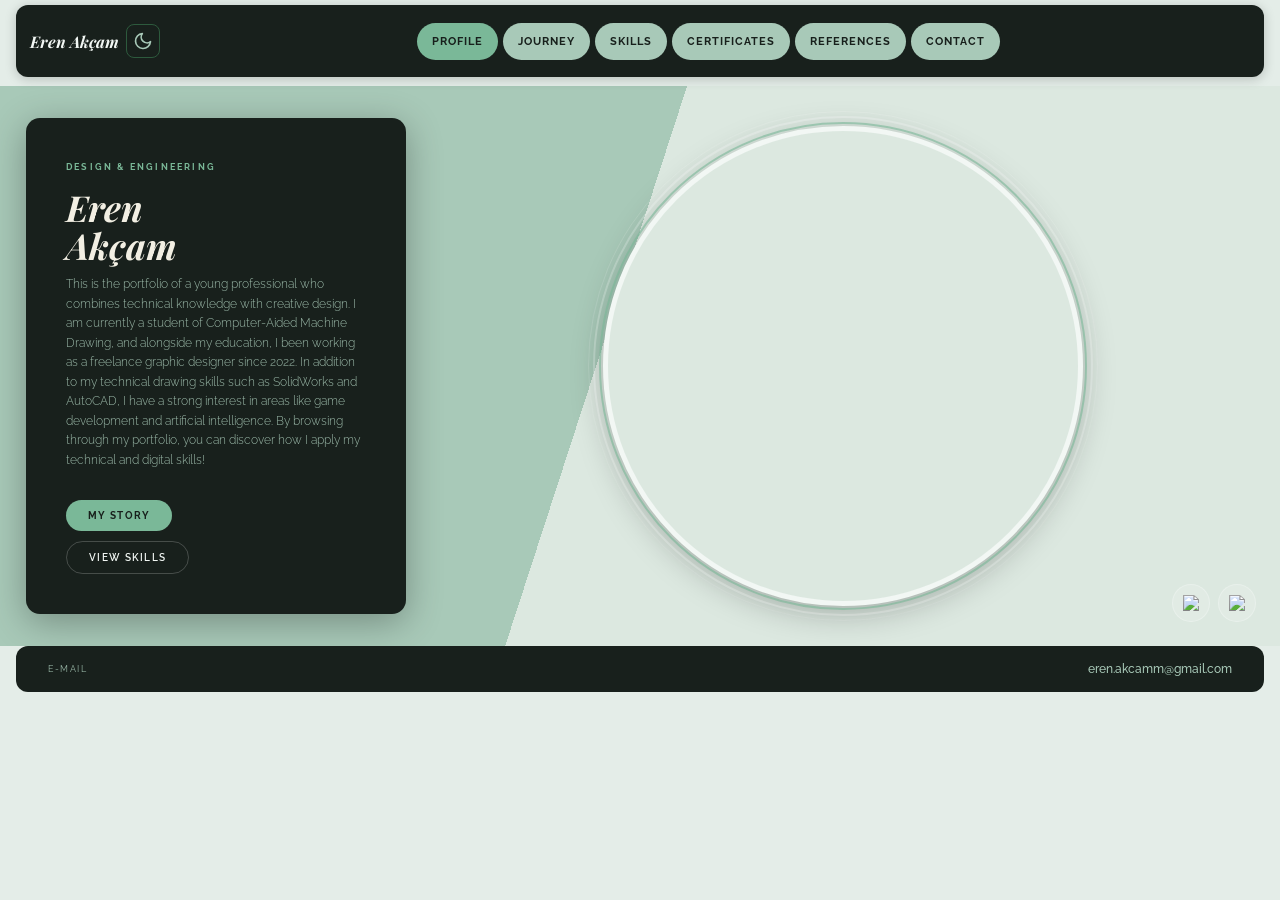
==== commit 8f182551: "Rename index (3).html to index.html" ====
--- a/index.html
+++ b/index.html
@@ -1,4 +1,4 @@
-<!DOCTYPE html><html lang="en"><head><meta charset="UTF-8"/><meta name="viewport" content="width=device-width, initial-scale=1.0"/><title id="page-title">Eren Akçam | Portfolio</title><link rel="icon" id="site-favicon" type="image/png" href="assets/favicon.png"/><link rel="preconnect" href="https://fonts.googleapis.com"><link rel="preconnect" href="https://fonts.gstatic.com" crossorigin><link rel="preconnect" href="https://static.wixstatic.com" crossorigin><link rel="dns-prefetch" href="https://static.wixstatic.com"><link rel="preload" href="assets/profile.png" as="image" fetchpriority="high"/><link rel="preload" as="style" href="https://fonts.googleapis.com/css2?family=Playfair+Display:ital,wght@0,700;1,700&family=Barlow+Condensed:wght@300;400;500;600;700&family=Raleway:wght@300;400;500;600;700&family=Outfit:wght@300;400;500;600;700;800&family=Inter:wght@300;400;500;600;700&family=JetBrains+Mono:wght@400;700&display=swap" onload='this.onload=null,this.rel="stylesheet"'/><noscript><link href="https://fonts.googleapis.com/css2?family=Playfair+Display:ital,wght@0,700;1,700&family=Barlow+Condensed:wght@300;400;500;600;700&family=Raleway:wght@300;400;500;600;700&family=Outfit:wght@300;400;500;600;700;800&family=Inter:wght@300;400;500;600;700&family=JetBrains+Mono:wght@400;700&display=swap" rel="stylesheet"/></noscript><style>*,::after,::before{box-sizing:border-box;margin:0;padding:0}:root{--nh:72px;--np:5px;--g:#7ab898;--gd:#2d5a3d;--gl:#a8c9b8;--gp:#dce8e0;--bej:#e4ede8;--bl:#f2f7f4;--bm:#c4d8cc;--bd:#9ab8a8;--blk:#18201c;--txt:#1e2e28;--tm:#4a6a58;--mu:#6b7a6e}body,html{min-height:100%}::selection{background:var(--gl);color:var(--blk)}::-moz-selection{background:var(--gl);color:var(--blk)}body{font-family:Raleway,sans-serif;background:var(--bej);color:var(--txt);overflow-x:hidden;padding-top:calc(var(--nh) + var(--np)*2 + 4px);max-width:1400px;margin:0 auto;box-shadow:0 0 40px rgba(0,0,0,.08)}.nw{position:fixed;top:0;left:0;right:0;z-index:999;padding:var(--np) 16px;background:var(--bej);max-width:1400px;margin:0 auto}nav{background:var(--blk);border-radius:12px;height:var(--nh);display:flex;align-items:center;padding:0 14px;gap:7px;box-shadow:0 2px 12px rgba(0,0,0,.2)}.nb{font-family:'Playfair Display',serif;font-style:italic;font-weight:700;font-size:1rem;color:var(--bl);background:0 0;border:none;cursor:pointer;white-space:nowrap;flex-shrink:0;padding:0}.nm{display:flex;align-items:center;list-style:none;gap:5px;flex:1;justify-content:center;flex-wrap:nowrap}.nm a{padding:12px 15px;border-radius:22px;font-size:.68rem;font-weight:700;letter-spacing:.09em;text-transform:uppercase;color:var(--blk);text-decoration:none;cursor:pointer;white-space:nowrap;transition:background .15s,color .15s;display:block;background:var(--gl);border:none}.nm a:hover{background:var(--g);color:var(--blk)}.nm a.on{background:var(--g);color:var(--blk)}.nav-burger{display:none;flex-direction:column;gap:5px;cursor:pointer;padding:8px;background:0 0;border:none;flex-shrink:0;margin-left:auto}.nav-burger span{display:block;width:22px;height:2px;background:var(--gl);border-radius:2px;transition:all .25s}.nav-burger.open span:first-child{transform:rotate(45deg) translate(5px,5px)}.nav-burger.open span:nth-child(2){opacity:0}.nav-burger.open span:nth-child(3){transform:rotate(-45deg) translate(5px,-5px)}.mob-back{display:none;position:fixed;top:calc(var(--nh) + var(--np)*2 + 10px);right:10px;z-index:500;align-items:center;gap:6px;background:var(--blk);border:1.5px solid rgba(255,255,255,.2);border-radius:50px;cursor:pointer;font-family:Raleway,sans-serif;font-size:.6rem;font-weight:700;letter-spacing:.1em;text-transform:uppercase;color:var(--gl);padding:10px 16px;box-shadow:0 4px 16px rgba(0,0,0,.35);transition:background .15s}.mob-back:active{background:var(--gd)}.mob-back svg{width:14px;height:14px;fill:none;stroke:var(--gl);stroke-width:2.5;stroke-linecap:round;stroke-linejoin:round}.pg{display:none!important}.pg.on{display:flex!important;flex-direction:column}.hero{margin:0 16px 16px;border-radius:18px;overflow:hidden;display:flex;align-items:stretch;min-height:calc(100vh - var(--nh) - var(--np)*2 - 20px);position:relative;flex-shrink:0}.hero::before{content:'';position:absolute;inset:0;background:linear-gradient(108deg,var(--gl) 47%,var(--gp) 47%);pointer-events:none}.hc{position:relative;z-index:2;background:var(--blk);border-radius:14px;margin:26px 0 26px 26px;width:100%;max-width:380px;flex-shrink:0;padding:38px 40px 34px;display:flex;flex-direction:column;justify-content:space-between;box-shadow:0 8px 36px rgba(0,0,0,.3)}.ht{font-size:.55rem;font-weight:700;letter-spacing:.25em;text-transform:uppercase;color:var(--g);margin-bottom:16px}.hn{font-family:'Playfair Display',serif;font-style:italic;font-weight:700;font-size:clamp(2.1rem,2.8vw,3.2rem);line-height:1.06;color:var(--bl);margin-bottom:11px}.hr2{font-size:.74rem;color:var(--bd);font-weight:300;line-height:1.65;margin-bottom:30px}.hb{display:flex;flex-direction:column;gap:10px}.bg{display:inline-flex;align-items:center;justify-content:center;padding:10px 22px;border-radius:50px;font-size:.63rem;font-weight:700;letter-spacing:.13em;text-transform:uppercase;background:var(--g);color:var(--blk);border:none;cursor:pointer;text-decoration:none;width:fit-content;transition:background .2s}.bg:hover{background:var(--gd)}.bo{display:inline-flex;align-items:center;justify-content:center;padding:10px 22px;border-radius:50px;font-size:.63rem;font-weight:600;letter-spacing:.13em;text-transform:uppercase;background:0 0;color:var(--bl);border:1.5px solid rgba(255,255,255,.2);cursor:pointer;text-decoration:none;width:fit-content;transition:border-color .2s}.bo:hover{border-color:rgba(255,255,255,.5)}.hp{flex:1;position:relative;z-index:1;display:flex;align-items:center;justify-content:center;overflow:hidden}.hp::before{content:'';position:absolute;width:100%;max-width:400px;aspect-ratio:1/1;border-radius:50%;background:rgba(255,255,255,.11);top:50%;left:50%;transform:translate(-50%,-50%);pointer-events:none}.hp::after{content:'';position:absolute;width:100%;max-width:510px;aspect-ratio:1/1;border-radius:50%;border:1.5px solid rgba(255,255,255,.14);top:50%;left:50%;transform:translate(-50%,-50%);pointer-events:none}.hpf{position:relative;width:100%;max-width:480px;aspect-ratio:1/1;border-radius:50%;flex-shrink:0;z-index:2}.hpf::before{content:'';position:absolute;inset:-10px;border-radius:50%;border:2px solid rgba(255,255,255,.22)}.hpf::after{content:'';position:absolute;inset:-4px;border-radius:50%;border:2.5px solid var(--g);opacity:.6}.hpf img{width:100%;height:100%;object-fit:cover;object-position:top center;display:block;border-radius:50%;border:5px solid var(--bl);box-shadow:0 8px 32px rgba(0,0,0,.25)}.hpl{display:none}.hs{position:absolute;bottom:24px;right:24px;display:flex;gap:8px;z-index:5}.sb{width:38px;height:38px;border-radius:50%;background:rgba(255,255,255,.15);border:1px solid rgba(255,255,255,.26);display:flex;align-items:center;justify-content:center;text-decoration:none;transition:background .2s}.sb:hover{background:rgba(255,255,255,.28)}.sb img{width:17px;height:17px;object-fit:contain}.pb{margin:0 16px 0;background:var(--gd);border-radius:18px 18px 0 0;padding:44px 52px 32px;position:relative;overflow:hidden;flex-shrink:0}.pb::after{content:'';position:absolute;right:-60px;top:-60px;width:260px;height:260px;border-radius:50%;background:var(--g);opacity:.12}.pb h1{font-family:'Playfair Display',serif;font-style:italic;font-weight:700;font-size:clamp(2.6rem,4.5vw,4.8rem);color:var(--bl);line-height:1;position:relative;z-index:1}.pbs{font-size:.62rem;font-weight:700;letter-spacing:.22em;text-transform:uppercase;color:var(--gl);margin-top:8px;position:relative;z-index:1}.pbd{margin:0 16px 16px;background:var(--bl);border-radius:0 0 18px 18px;border:1px solid var(--bm);border-top:none;padding:48px 52px 68px}.pf{margin:0 16px 5px;background:var(--blk);border-radius:12px;padding:16px 32px;display:flex;align-items:center;justify-content:space-between;flex-wrap:wrap;gap:8px;flex-shrink:0}.pfl{font-size:.56rem;letter-spacing:.17em;text-transform:uppercase;color:var(--bd)}.pfe{font-size:.76rem;color:var(--gl);text-decoration:none;font-weight:500}.tlh{font-family:'Playfair Display',serif;font-style:italic;font-size:1.35rem;font-weight:700;color:var(--gd)!important;padding-bottom:10px;border-bottom:2px solid var(--g);margin-top:56px;margin-bottom:28px;display:flex;align-items:center;gap:10px}.tlh:first-child{margin-top:0}.tlh-dot{width:8px;height:8px;border-radius:50%;background:var(--g);flex-shrink:0;display:inline-block}.tl-grid{display:flex;flex-direction:column;gap:16px;margin-bottom:20px}.logo-card{display:flex;flex-direction:column;align-items:center;justify-content:center;padding:36px 32px;background:linear-gradient(135deg,rgba(45,90,61,.98) 0,rgba(32,64,48,.98) 100%);border-radius:16px;border:1.5px solid rgba(122,184,152,.35);box-shadow:0 8px 24px rgba(0,0,0,.2);backdrop-filter:blur(12px);position:relative;overflow:hidden;min-width:160px;min-height:200px;transition:all .3s ease;margin:0}.logo-card::before{content:'';position:absolute;inset:0;background:radial-gradient(circle at 35% 65%,rgba(122,184,152,.18) 0,transparent 55%),radial-gradient(circle at 75% 35%,rgba(106,170,130,.08) 0,transparent 45%);pointer-events:none;z-index:1}.logo-card:hover{transform:translateY(-4px);box-shadow:0 12px 32px rgba(0,0,0,.25);background:linear-gradient(135deg,rgba(50,100,70,.98) 0,rgba(35,70,52,.98) 100%)}.logo-card img{position:relative;z-index:2;width:100%;max-width:110px;height:auto;aspect-ratio:1/1;object-fit:contain;transition:transform .3s cubic-bezier(.34, 1.56, .64, 1);border-radius:12px}.logo-card:hover img{transform:scale(1.12)}.logo-period{font-family:Raleway,sans-serif;font-size:1rem;font-weight:700;color:rgba(255,255,255,.95);text-align:center;margin-top:18px;letter-spacing:.06em;text-transform:uppercase;position:relative;z-index:2}.logo-period-date{font-size:.85rem;color:rgba(255,255,255,.75);font-weight:500;margin-top:6px;letter-spacing:.04em;position:relative;z-index:2}.tli{display:grid;grid-template-columns:42% 58%;min-height:380px;border-radius:0;border-bottom:1px solid rgba(0,0,0,.08);overflow:hidden;position:relative;box-shadow:0 1px 0 var(--bm)}.tli:first-child{border-radius:20px 20px 0 0}.tli:last-child{border-radius:0 0 20px 20px;border-bottom:none;box-shadow:none}.tli:only-child{border-radius:20px}.tli:nth-child(2n){direction:rtl}.tli:nth-child(2n)>*{direction:ltr}.tli-visual{position:relative;overflow:hidden;background:var(--blk)}.tli-visual-bg{position:absolute;inset:0;background-size:cover;background-position:center;transition:transform .7s cubic-bezier(.25,0,.1,1)}.tli:hover .tli-visual-bg{transform:scale(1.06)}.tli-visual::before{content:'';position:absolute;inset:0;z-index:1;background:radial-gradient(ellipse at 30% 20%,rgba(122,184,152,.22) 0,transparent 60%),radial-gradient(ellipse at 80% 80%,rgba(45,90,61,.55) 0,transparent 55%),linear-gradient(160deg,rgba(24,32,28,.15) 0,rgba(24,32,28,.82) 100%)}.tli-visual::after{content:'';position:absolute;top:0;right:0;bottom:0;width:3px;z-index:3;background:linear-gradient(to bottom,var(--g) 0,rgba(122,184,152,.1) 100%)}.tli:nth-child(2n) .tli-visual::after{left:0;right:auto}.tli-visual-fallback{position:absolute;inset:0;z-index:2;display:flex;flex-direction:column;align-items:center;justify-content:center;gap:16px;padding:28px}.tli-logo-wrap{width:100%;max-width:140px;aspect-ratio:1/1;border-radius:16px;background:linear-gradient(135deg,rgba(45,90,61,.95) 0,rgba(32,64,48,.95) 100%);border:1.5px solid rgba(122,184,152,.4);backdrop-filter:blur(12px);-webkit-backdrop-filter:blur(12px);display:flex;align-items:center;justify-content:center;overflow:hidden;box-shadow:0 8px 24px rgba(0,0,0,.25);transition:transform .35s cubic-bezier(.34, 1.56, .64, 1),box-shadow .3s;position:relative}.tli-logo-wrap::before{content:'';position:absolute;inset:0;background:radial-gradient(circle at 30% 70%,rgba(122,184,152,.15) 0,transparent 50%);pointer-events:none;z-index:1}.tli:hover .tli-logo-wrap{transform:scale(1.1);box-shadow:0 14px 48px rgba(0,0,0,.5)}.tli-logo-wrap img{width:100%;max-width:100px;height:auto;aspect-ratio:1/1;object-fit:contain;filter:drop-shadow(0 2px 8px rgba(0,0,0,.4)) brightness(1.15);position:relative;z-index:2;transition:transform .35s cubic-bezier(.34, 1.56, .64, 1);border-radius:10px}.tli:hover .tli-logo-wrap img{transform:scale(1.08)}.tli-logo-wrap svg{width:52px;height:52px;stroke:rgba(255,255,255,.7);fill:none;stroke-width:1.5;position:relative;z-index:2}.tli-date{position:absolute;bottom:0;left:0;right:0;z-index:3;padding:20px 22px 18px;background:linear-gradient(to top,rgba(0,0,0,.75) 0,transparent 100%);display:flex;align-items:flex-end;justify-content:space-between}.tli-date-text{font-family:'Barlow Condensed',sans-serif;font-size:1.15rem;font-weight:700;letter-spacing:.12em;text-transform:uppercase;color:#fff;line-height:1.1;text-shadow:0 2px 8px rgba(0,0,0,.5);transition:font-size .2s}.tli-date-accent{width:28px;height:2px;background:var(--g);border-radius:1px;margin-bottom:3px}.tli-content{background:var(--bl);padding:40px 44px;display:flex;flex-direction:column;justify-content:center;gap:12px;position:relative;overflow:hidden}.tli-content::before{content:'';position:absolute;right:-60px;top:-60px;width:220px;height:220px;border-radius:50%;background:radial-gradient(circle,var(--gp) 0,transparent 68%);opacity:.55;pointer-events:none}.tli-content::after{content:'';position:absolute;left:-30px;bottom:-30px;width:120px;height:120px;border-radius:50%;background:radial-gradient(circle,var(--bm) 0,transparent 70%);opacity:.3;pointer-events:none}.tli-type{font-size:.52rem;font-weight:800;letter-spacing:.22em;text-transform:uppercase;color:var(--g);display:flex;align-items:center;gap:8px;position:relative;z-index:1}.tli-type::before{content:'';display:inline-block;width:24px;height:1.5px;background:var(--g);border-radius:1px;flex-shrink:0}.tlt{font-family:'Playfair Display',serif;font-style:italic;font-weight:700;font-size:clamp(1.3rem,2.2vw,1.75rem);line-height:1.12;color:var(--txt);position:relative;z-index:1}.tls{font-size:.74rem;font-weight:700;letter-spacing:.06em;text-transform:uppercase;color:var(--gd);position:relative;z-index:1}.tlc{font-size:.67rem;color:var(--mu);display:flex;align-items:center;gap:5px;position:relative;z-index:1}.tlc svg{width:11px;height:11px;flex-shrink:0;fill:none;stroke:currentColor;stroke-width:2;opacity:.7}.tlp{font-size:.86rem;line-height:1.9;color:var(--tm);font-weight:300;display:-webkit-box;-webkit-line-clamp:5;-webkit-box-orient:vertical;overflow:hidden;position:relative;z-index:1;max-height:220px;transition:max-height .35s ease-out}.tlp.expanded{-webkit-line-clamp:unset;overflow:visible;max-height:1200px;transition:max-height .4s ease-out}@media(max-width:768px){.tlp{max-height:160px}.tlp.expanded{max-height:800px}}.tli-expand-btn{display:inline-flex;align-items:center;gap:5px;font-size:.58rem;font-weight:700;letter-spacing:.1em;text-transform:uppercase;color:var(--gd);background:0 0;border:none;cursor:pointer;padding:4px 0;margin-top:2px;transition:color .15s,transform .15s;position:relative;z-index:1;user-select:none}.tli-expand-btn:hover{color:var(--g);transform:translateX(2px)}.tli-expand-btn:active{transform:translateX(1px)}.tli-expand-btn svg{width:12px;height:12px;fill:none;stroke:currentColor;stroke-width:2.5;stroke-linecap:round;stroke-linejoin:round;transition:transform .2s}.tli-expand-btn.open svg{transform:rotate(180deg)}@media(max-width:768px){.tli{grid-template-columns:1fr;min-height:auto}.tli-visual{height:200px}.tli-logo-wrap{width:100%;max-width:90px}.tli-logo-wrap img{width:100%;max-width:70px}.tli-logo-wrap svg{width:40px;height:40px}.tli-date-text{font-size:.96rem;font-weight:700;letter-spacing:.11em}.tli-date{padding:18px 20px 16px}.tli-content{padding:20px 18px 24px;gap:10px}.tlt{font-size:1.05rem;font-weight:600}.tlp{font-size:.8rem;-webkit-line-clamp:3;line-height:1.8}.tli-expand-btn{font-size:.6rem;margin-top:4px}}@media(max-width:480px){.tli-logo-wrap{width:100%;max-width:75px}.tli-logo-wrap img{width:100%;max-width:56px}.tli-logo-wrap svg{width:36px;height:36px}.tli-date-text{font-size:.88rem;font-weight:700;letter-spacing:.1em}.tli-date{padding:16px 18px 14px}.tli-content{padding:16px 14px 20px;gap:8px}.tlt{font-size:.95rem;font-weight:600}.tlp{font-size:.78rem;-webkit-line-clamp:2;line-height:1.7}.tli-expand-btn{font-size:.55rem;margin-top:3px}}.skh{font-family:'Playfair Display',serif;font-style:italic;font-size:1.35rem;font-weight:700;color:var(--gd)!important;padding-bottom:10px;border-bottom:2px solid var(--g);margin-bottom:18px;margin-top:44px;background:0 0}.skh:first-child{margin-top:0}.skg{display:grid;grid-template-columns:repeat(auto-fit,minmax(246px,1fr));gap:10px;margin-bottom:4px}.skc{background:var(--bej);border:1.5px solid var(--bm);border-radius:11px;padding:13px 17px 11px;display:flex;flex-direction:column;gap:8px;transition:transform .15s,border-color .15s}.skc:hover{transform:translateY(-2px);border-color:var(--g)}.skt{display:flex;align-items:center;justify-content:space-between;gap:7px}.skn{font-family:'Barlow Condensed',sans-serif;font-size:.9rem;font-weight:600;color:var(--txt);letter-spacing:.04em;text-transform:uppercase}.skb{font-size:.54rem;font-weight:700;letter-spacing:.08em;text-transform:uppercase;padding:2px 7px;border-radius:20px;white-space:nowrap;flex-shrink:0}.ba{background:var(--gd);color:#fff;border:1px solid var(--gd)}.bi{background:var(--g);color:#fff;border:1px solid var(--g)}.bb{background:var(--gl);color:#fff;border:1px solid var(--gl)}.bn{background:var(--blk);color:#fff;border:1px solid var(--blk)}.sbt{width:100%;height:5px;background:var(--bm);border-radius:3px;overflow:hidden}.sbf{height:100%;border-radius:3px;background:linear-gradient(90deg,var(--gd),var(--g));transition:width 1s cubic-bezier(.4,0,.2,1)}.crt{display:grid;grid-template-columns:repeat(auto-fit,minmax(300px,1fr));gap:22px;align-items:start}.cs{background:var(--bl);border:1.5px solid var(--bm);border-radius:15px;overflow:hidden;box-shadow:0 3px 16px rgba(0,0,0,.07)}.csh{font-family:'Playfair Display',serif;font-style:italic;font-size:.92rem;font-weight:700;color:var(--bl);padding:10px 16px;background:var(--gd);display:flex;align-items:center;gap:7px}.csh::before{content:'';display:inline-block;width:5px;height:5px;border-radius:50%;background:var(--gl);flex-shrink:0}.csv{margin:10px 10px 0;border-radius:9px;overflow:hidden;border:1.5px solid var(--bm);background:var(--blk);position:relative}.cia{position:relative;width:100%;background:#111;overflow:hidden}.cia img{width:100%;height:auto;object-fit:contain;display:block;cursor:zoom-in}.ca{position:absolute;top:50%;transform:translateY(-50%);width:30px;height:30px;border-radius:50%;background:rgba(10,10,6,.65);border:1px solid rgba(255,255,255,.17);display:flex;align-items:center;justify-content:center;cursor:pointer;z-index:4;color:#fff;transition:background .15s}.ca:hover{background:var(--gd);transform:translateY(-50%) scale(1.1)}.ca.pv{left:9px}.ca.nx{right:9px}.ca svg{width:13px;height:13px;fill:none;stroke:currentColor;stroke-width:2.5;stroke-linecap:round;stroke-linejoin:round}@media(max-width:768px){.ca{width:42px;height:42px}.ca svg{width:18px;height:18px}.ca.pv{left:6px}.ca.nx{right:6px}}.cnp{margin:7px 10px 10px;background:var(--bej);border:1px solid var(--bm);border-radius:8px;padding:7px 11px;display:flex;align-items:center;gap:8px;flex-wrap:wrap}.cna{font-family:'Barlow Condensed',sans-serif;font-size:.69rem;font-weight:700;color:var(--tm);letter-spacing:.07em;text-transform:uppercase;flex:1;overflow:hidden;text-overflow:ellipsis;white-space:nowrap}.cco{font-size:.58rem;font-weight:700;color:#fff;background:var(--gd);border:1px solid var(--gd);padding:2px 8px;border-radius:20px;white-space:nowrap;flex-shrink:0;box-shadow:0 2px 6px rgba(77,112,64,.2)}.cds{display:flex;gap:5px;align-items:center;justify-content:center;padding:0 10px 9px;flex-wrap:wrap}.cd{width:6px;height:6px;border-radius:50%;background:var(--bm);cursor:pointer;transition:background .2s,transform .15s;border:none;padding:0}.cd.on{background:var(--gd);transform:scale(1.4)}.pgrd{display:grid;grid-template-columns:repeat(auto-fit,minmax(260px,1fr));gap:18px}.cc{border-radius:14px;overflow:hidden;cursor:pointer;background:var(--bl);border:1.5px solid var(--bm);box-shadow:0 3px 14px rgba(0,0,0,.07);transition:transform .18s,box-shadow .18s}.cc:hover{transform:translateY(-3px);box-shadow:0 10px 26px rgba(0,0,0,.11)}.ccv{width:100%;aspect-ratio:16/9;object-fit:cover;display:block}.ccp{width:100%;aspect-ratio:16/9;background:linear-gradient(135deg,var(--gl),var(--gp));display:flex;align-items:center;justify-content:center}.ccp svg{width:42px;height:42px;opacity:.38}.cci{padding:15px 17px}.cctg{font-size:.54rem;font-weight:700;letter-spacing:.19em;text-transform:uppercase;color:var(--g);margin-bottom:5px}.cct{font-family:'Barlow Condensed',sans-serif;font-size:1.18rem;font-weight:700;color:var(--txt);letter-spacing:.04em;text-transform:uppercase;margin-bottom:6px}.ccc{display:inline-flex;align-items:center;gap:4px;font-size:.6rem;font-weight:700;letter-spacing:.08em;text-transform:uppercase;color:var(--gd);background:#c6d9b8;border:1px solid #a8c49a;padding:2px 8px;border-radius:20px}.bb2{display:inline-flex;align-items:center;gap:6px;font-size:.64rem;font-weight:700;letter-spacing:.11em;text-transform:uppercase;color:var(--gd);cursor:pointer;margin-bottom:24px;background:0 0;border:none;padding:0}.bb2 svg{width:14px;height:14px;fill:none;stroke:currentColor;stroke-width:2.5;stroke-linecap:round;stroke-linejoin:round}.pjgrd{display:grid;grid-template-columns:repeat(auto-fit,minmax(210px,1fr));gap:13px}.pj{border-radius:12px;overflow:hidden;cursor:pointer;background:var(--bl);border:1.5px solid var(--bm);transition:transform .16s}.pj:hover{transform:translateY(-2px)}.pjv{width:100%;aspect-ratio:4/3;object-fit:cover;display:block}.pjp{width:100%;aspect-ratio:4/3;background:linear-gradient(135deg,var(--gp),var(--bej));display:flex;align-items:center;justify-content:center}.pji{padding:11px 13px}.pjt{font-family:'Barlow Condensed',sans-serif;font-size:.97rem;font-weight:700;color:var(--txt);letter-spacing:.03em;text-transform:uppercase;margin-bottom:2px}.pjs{font-size:.66rem;color:var(--mu)}.pd-wrap{width:100%;max-width:760px}.pd-head{margin-bottom:28px;padding-bottom:22px;border-bottom:2px solid var(--g)}.pd-badges{display:flex;gap:7px;flex-wrap:wrap;margin-bottom:10px}.pd-badge{font-size:.56rem;font-weight:700;letter-spacing:.12em;text-transform:uppercase;padding:3px 9px;border-radius:20px}.pd-badge.featured{background:var(--g);color:var(--bl)}.pd-badge.status-ongoing{background:#d6e4cc;color:var(--gd);border:1px solid #b8ceac}.pd-badge.status-done{background:#c6d9b8;color:#2a5020;border:1px solid #a8c49a}.pd-badge.tag{background:var(--bej);color:var(--tm);border:1px solid var(--bm)}.pd-title{font-family:'Playfair Display',serif;font-style:italic;font-weight:700;font-size:2rem;color:var(--txt);line-height:1.1;margin-bottom:6px}.pd-meta{display:flex;gap:16px;flex-wrap:wrap;font-size:.72rem;color:var(--mu);margin-top:8px}.pd-meta span{display:flex;align-items:center;gap:5px}.pd-meta svg{width:13px;height:13px;fill:none;stroke:currentColor;stroke-width:2;stroke-linecap:round;stroke-linejoin:round}.blk2{margin-bottom:24px}.blbl{font-size:.55rem;font-weight:700;letter-spacing:.17em;text-transform:uppercase;color:var(--mu);margin-bottom:8px;display:flex;align-items:center;gap:6px}.blbl svg{width:12px;height:12px;fill:none;stroke:currentColor;stroke-width:2;stroke-linecap:round;stroke-linejoin:round}.bdsc{font-size:.86rem;line-height:1.85;color:var(--tm);font-weight:300}.bimg{display:grid;grid-template-columns:repeat(auto-fit,minmax(170px,1fr));gap:8px}.bimg img{width:100%;border-radius:8px;object-fit:cover;cursor:zoom-in;aspect-ratio:4/3}.bvid{width:100%;border-radius:9px;max-height:360px;background:#000;display:block}.baud{width:100%;border-radius:7px;margin-bottom:6px}.embed-wrap{position:relative;width:100%;padding-bottom:56.25%;border-radius:10px;overflow:hidden;background:#000}.embed-wrap iframe{position:absolute;inset:0;width:100%;height:100%;border:none}.blnk{display:inline-flex;align-items:center;gap:5px;padding:7px 14px;border-radius:7px;background:var(--bej);border:1.5px solid var(--bm);font-size:.7rem;font-weight:600;color:var(--gd);text-decoration:none;margin-right:6px;margin-bottom:6px;flex-wrap:wrap}.blnk:hover{border-color:var(--g);background:var(--gp)}.blnk svg{width:12px;height:12px;fill:none;stroke:currentColor;stroke-width:2;stroke-linecap:round;stroke-linejoin:round}.bdoc{display:flex;align-items:center;gap:8px;padding:10px 13px;border-radius:9px;background:var(--bej);border:1.5px solid var(--bm);margin-bottom:7px;text-decoration:none}.bdoc:hover{border-color:var(--g)}.bdoc-i{width:28px;height:28px;border-radius:6px;background:var(--gp);display:flex;align-items:center;justify-content:center;flex-shrink:0}.bdoc-i svg{width:14px;height:14px;fill:none;stroke:var(--gd);stroke-width:2;stroke-linecap:round;stroke-linejoin:round}.bdoc-n{font-size:.73rem;font-weight:600;color:var(--txt)}.bdoc-s{font-size:.6rem;color:var(--mu)}.ctl{display:grid;grid-template-columns:1fr 1.1fr;gap:26px;align-items:start}.ci{background:var(--blk);border-radius:15px;padding:30px 26px}.citt{font-family:'Playfair Display',serif;font-style:italic;font-weight:700;font-size:1.42rem;color:var(--bl);margin-bottom:6px}.cisb{font-size:.68rem;color:var(--bd);font-weight:300;line-height:1.7;margin-bottom:24px}.cit{display:flex;align-items:center;gap:12px;padding:12px 0;border-bottom:1px solid rgba(255,255,255,.06);flex-wrap:wrap}.cit:last-child{border-bottom:none}.cit-i{width:36px;height:36px;border-radius:8px;background:rgba(122,158,106,.15);display:flex;align-items:center;justify-content:center;flex-shrink:0}.cit-i svg{width:16px;height:16px;fill:none;stroke:var(--gl);stroke-width:2;stroke-linecap:round;stroke-linejoin:round}.cit-l{font-size:.55rem;font-weight:700;letter-spacing:.15em;text-transform:uppercase;color:var(--bd);margin-bottom:2px}.cit-v{font-size:.8rem;color:var(--bl);font-weight:400;text-decoration:none;word-break:break-all}.cit-v:hover{opacity:.65}.cf{background:var(--bl);border:1.5px solid var(--bm);border-radius:15px;padding:30px 26px;box-shadow:0 2px 12px rgba(0,0,0,.06)}.cft{font-family:'Playfair Display',serif;font-style:italic;font-weight:700;font-size:1.2rem;color:var(--txt)!important;margin-bottom:5px}.cfs{font-size:.7rem;color:#4a4a30;margin-bottom:20px;line-height:1.6}.fld{margin-bottom:13px}.flbl{display:block;font-size:.56rem;font-weight:700;letter-spacing:.15em;text-transform:uppercase;color:var(--gd);margin-bottom:4px}.finp{width:100%;padding:10px 13px;border-radius:8px;border:1.5px solid var(--bm);background:var(--bej);font-family:Raleway,sans-serif;font-size:.82rem;color:var(--txt);outline:0;resize:none;transition:border-color .18s;box-sizing:border-box}.finp:focus{border-color:var(--g)}.finp::placeholder{color:var(--bd)}.fr2{display:grid;grid-template-columns:1fr 1fr;gap:11px}.fsub{width:100%;padding:13px;border-radius:9px;background:var(--gd);color:#fff;border:none;font-family:Raleway,sans-serif;font-size:.7rem;font-weight:700;letter-spacing:.15em;text-transform:uppercase;cursor:pointer;margin-top:6px;transition:background .2s,transform .1s;box-shadow:0 3px 12px rgba(77,112,64,.35)}.fsub:hover{background:var(--blk);transform:translateY(-1px)}.fsub:active{transform:translateY(0)}.fsucc{display:none;text-align:center;padding:32px 20px}.fsucc-i{width:52px;height:52px;border-radius:50%;background:#c6d9b8;display:flex;align-items:center;justify-content:center;margin:0 auto 14px}.fsucc-i svg{width:22px;height:22px;fill:none;stroke:var(--gd);stroke-width:2.5;stroke-linecap:round;stroke-linejoin:round}.fsucc-m{font-size:.92rem;color:var(--gd);font-weight:700;margin-bottom:5px}.fsucc-s{font-size:.74rem;color:var(--tm)}.lb{display:none;position:fixed;inset:0;background:rgba(3,6,2,.93);z-index:9999;align-items:center;justify-content:center}.lb.on{display:flex}.lbx{position:absolute;top:16px;right:22px;font-size:2rem;color:var(--bl);cursor:pointer;background:0 0;border:none;opacity:.7;line-height:1}.lb-arr{width:44px;height:44px;border-radius:50%;background:rgba(0,0,0,.45);border:1px solid rgba(255,255,255,.25);color:#fff;display:flex;align-items:center;justify-content:center;cursor:pointer;position:absolute;top:50%;transform:translateY(-50%);z-index:10;transition:background .15s,opacity .2s;backdrop-filter:blur(4px)}.lb-arr:hover{background:rgba(0,0,0,.7)}.lb-arr svg{pointer-events:none}.lb-pv{left:10px}.lb-nx{right:10px}@media(max-width:768px){.nw{padding:6px 10px}nav{padding:0 12px;gap:6px;border-radius:14px}.nb{font-size:.88rem}.nm{display:none;position:fixed;top:calc(var(--nh) + 6px*2 + 4px);left:10px;right:10px;background:var(--blk);flex-direction:column;align-items:stretch;padding:10px 10px 14px;gap:5px;box-shadow:0 10px 28px rgba(0,0,0,.4);z-index:998;border-radius:14px;border:1px solid rgba(255,255,255,.08)}.nm.mob-open{display:flex}.nm li{width:100%}.nm a{padding:12px 16px;border-radius:10px;font-size:.66rem;text-align:left;display:flex;align-items:center;background:rgba(184,206,172,.15);color:var(--gl);white-space:normal}.nm a.on{background:var(--g);color:var(--blk)}.nm a:hover{background:rgba(184,206,172,.28);color:var(--bl)}.nav-burger{display:flex}.mob-back{display:flex}.hero{flex-direction:column;margin:0 8px 10px;min-height:auto;border-radius:16px;overflow:hidden}.hero::before{background:linear-gradient(160deg,var(--g) 0,var(--gl) 55%,var(--gp) 100%)}.hp{min-height:310px;padding:30px 0 20px;order:1;position:relative}.hpf{width:100%;max-width:200px;height:auto;aspect-ratio:1/1;z-index:3}.hpf::before{inset:-5px}.hpf::after{inset:-2px}.hs{bottom:14px;right:14px;gap:6px;z-index:5}.sb{width:34px;height:34px}.hc{order:2;width:100%;margin:0 12px 12px;padding:24px 22px 22px;border-radius:14px;position:relative;z-index:2}.hn{font-size:clamp(2rem,8vw,2.8rem)}.hr2{font-size:.76rem;margin-bottom:20px;line-height:1.6}.hb{flex-direction:row;flex-wrap:wrap;gap:8px}.bg,.bo{padding:10px 20px;font-size:.62rem}.pb{margin:0 8px 0;padding:24px 20px 20px;border-radius:14px 14px 0 0}.pb h1{font-size:clamp(1.8rem,8vw,3rem)}.pbs{font-size:.58rem}.pbd{margin:0 8px 10px;padding:22px 18px 40px;border-radius:0 0 14px 14px}.pf{margin:0 8px 6px;padding:11px 16px;border-radius:10px}.pfl{font-size:.52rem}.pfe{font-size:.7rem}.skg{grid-template-columns:1fr;gap:8px}.skn{font-size:.82rem}.pgrd{grid-template-columns:1fr;gap:10px}.pjgrd{grid-template-columns:1fr;gap:8px}.pd-wrap{max-width:100%}.pd-title{font-size:1.5rem}.bb2{margin-bottom:16px}.skh{color:#3a5a28!important;font-size:1.15rem}.cf{background:var(--bl)}.cft{color:var(--txt)!important;font-size:1.1rem}.cfs{color:#4a4a30!important}.crt{grid-template-columns:1fr}.ctl{grid-template-columns:1fr;gap:16px}.ci{padding:22px 18px}.citt{font-size:1.2rem}.cf{padding:22px 18px}.fr2{grid-template-columns:1fr}.finp{font-size:.84rem;padding:11px 13px}.fsub{padding:14px;font-size:.72rem}.lb img{max-width:96vw;max-height:80vh}}@media(max-width:420px){.pgrd{grid-template-columns:1fr}.pjgrd{grid-template-columns:1fr}.skg{grid-template-columns:1fr}.hpf{width:100%;max-width:170px;height:auto;aspect-ratio:1/1}.hb{flex-direction:column}.bg,.bo{width:100%;justify-content:center}}.ref-empty{display:flex;flex-direction:column;align-items:center;justify-content:center;padding:80px 20px;text-align:center;background:linear-gradient(135deg,var(--bl) 0,var(--gp) 100%);border-radius:20px;border:1.5px dashed var(--bm);position:relative;overflow:hidden}.ref-empty::before{content:'';position:absolute;width:100%;max-width:300px;aspect-ratio:1/1;border-radius:50%;background:radial-gradient(circle,var(--gl) 0,transparent 70%);opacity:.18;top:-60px;right:-60px;pointer-events:none}.ref-empty-icon{width:72px;height:72px;border-radius:50%;background:linear-gradient(135deg,var(--gd),var(--g));display:flex;align-items:center;justify-content:center;margin-bottom:22px;box-shadow:0 8px 24px rgba(45,90,61,.3)}.ref-empty-icon svg{width:30px;height:30px;fill:none;stroke:#fff;stroke-width:2;stroke-linecap:round;stroke-linejoin:round}.ref-empty h3{font-family:'Playfair Display',serif;font-style:italic;font-size:1.8rem;color:var(--txt);margin-bottom:10px}.ref-empty p{font-size:.85rem;color:var(--mu);max-width:420px;line-height:1.7;margin-bottom:28px}.ref-filters-bar{background:0 0;padding:12px 0;margin-bottom:18px;display:flex;flex-direction:column;gap:10px}.ref-stats-row{display:flex;align-items:center;gap:12px;flex-wrap:wrap}.ref-avg-rating{display:flex;align-items:center;gap:6px}.ref-avg-label{font-size:.62rem;font-weight:600;letter-spacing:.08em;text-transform:uppercase;color:var(--mu);white-space:nowrap}.ref-avg-value{display:flex;align-items:center;gap:4px}.ref-avg-num{font-size:.9rem;font-weight:700;color:var(--gd)}.ref-avg-stars{font-size:.88rem;display:flex;gap:.5px;letter-spacing:-1px}.ref-avg-count{font-size:.6rem;color:var(--mu);margin-left:3px;font-weight:500}.ref-controls-row{display:flex;align-items:center;gap:10px;flex-wrap:wrap}.ref-filter-group,.ref-sort-group{display:flex;align-items:center;gap:6px;flex-wrap:wrap}.ref-filter-label,.ref-sort-label{font-size:.6rem;font-weight:600;letter-spacing:.07em;text-transform:uppercase;color:var(--mu);white-space:nowrap}.ref-filter-select,.ref-sort-select{padding:6px 9px;border-radius:5px;border:1px solid var(--bm);background:var(--bl);color:var(--txt);font-family:Raleway,sans-serif;font-size:.71rem;font-weight:500;cursor:pointer;transition:all .15s;outline:0;max-width:100%;width:auto}.ref-filter-select:hover,.ref-sort-select:hover{border-color:var(--g)}.ref-filter-select:focus,.ref-sort-select:focus{border-color:var(--g);box-shadow:0 0 0 2px rgba(122,184,152,.1)}.ref-sort-group .ref-sort-select{max-width:100%;width:auto}.ref-reset-filters{padding:6px 9px;border-radius:5px;border:1px solid rgba(122,184,152,.25);background:0 0;color:var(--gd);font-family:Raleway,sans-serif;font-size:.6rem;font-weight:600;letter-spacing:.07em;text-transform:uppercase;cursor:pointer;transition:all .15s;white-space:nowrap}.ref-reset-filters:hover{border-color:var(--g);color:var(--g);background:rgba(122,184,152,.07)}.ref-active-filters{display:flex;gap:5px;flex-wrap:wrap;margin-top:2px}.ref-filter-tag{display:inline-flex;align-items:center;gap:4px;background:rgba(122,184,152,.1);padding:3px 7px;border-radius:4px;font-size:.6rem;font-weight:500;color:var(--gd);border:1px solid rgba(122,184,152,.18)}.ref-filter-tag button{background:0 0;border:none;cursor:pointer;color:var(--gd);font-weight:700;padding:0;margin:0 1px 0 0;opacity:.75;transition:opacity .15s;font-size:.65rem;line-height:1}.ref-filter-tag button:hover{opacity:1}.ref-grid{display:flex;flex-direction:column;gap:22px;margin-top:0}.ref-grid.no-results{text-align:center;padding:40px 20px}.ref-grid.no-results::before{content:'No results found';display:block;font-size:1.1rem;color:var(--mu);margin-bottom:8px}.ref-card{background:var(--bl);border:1.5px solid #dde5e0;border-radius:18px;padding:28px 140px 28px 32px;position:relative;overflow:visible;box-shadow:0 2px 8px rgba(0,0,0,.04);transition:all .25s cubic-bezier(.4,0,.2,1);animation:refCardIn .5s ease both}.ref-card:hover{border-color:var(--bm);box-shadow:0 8px 20px rgba(122,184,152,.08)}@keyframes refCardIn{from{opacity:0;transform:translateX(-30px)}to{opacity:1;transform:translateX(0)}}.ref-card::before{content:'';position:absolute;top:-40px;right:-60px;width:150px;height:150px;border-radius:50%;background:radial-gradient(circle,var(--gl) 0,transparent 65%);opacity:.08;pointer-events:none;z-index:0}.ref-card::after{content:'';position:absolute;bottom:-1px;left:0;right:0;height:2px;background:linear-gradient(90deg,var(--g),transparent);opacity:.25}.ref-card-quote{position:absolute;top:-5px;right:24px;font-size:3.5rem;line-height:1;color:var(--gp);font-family:'Playfair Display',serif;font-style:italic;pointer-events:none;user-select:none;opacity:.6;z-index:1}.ref-card-top{display:flex;gap:16px;align-items:flex-start;margin-bottom:18px;position:relative;z-index:2;flex-wrap:wrap}.ref-avatar{width:64px;height:64px;border-radius:50%;flex-shrink:0;border:3px solid var(--g);overflow:hidden;background:linear-gradient(135deg,var(--gd),var(--g));display:flex;align-items:center;justify-content:center;font-family:'Playfair Display',serif;font-style:italic;font-weight:700;font-size:1.2rem;color:var(--bl);letter-spacing:.04em;box-shadow:0 4px 12px rgba(122,184,152,.15);position:relative;z-index:3}.ref-avatar img{width:100%;height:100%;object-fit:cover;display:block}.ref-meta{flex:1;min-width:0;display:flex;flex-direction:column;gap:1px;word-wrap:break-word;word-break:break-word;grid-column:2;grid-row:1/3}.ref-name{font-family:'Barlow Condensed',sans-serif;font-size:1.15rem;font-weight:700;color:var(--txt);letter-spacing:.03em;text-transform:uppercase;margin-bottom:2px;line-height:1.2;word-wrap:break-word;word-break:break-word;overflow-wrap:break-word}.ref-role{font-size:.75rem;color:var(--gd);font-weight:600;letter-spacing:.04em;text-transform:uppercase;margin-bottom:4px}.ref-ctx{font-size:.7rem;color:var(--mu);display:flex;align-items:center;gap:6px;flex-wrap:wrap;font-weight:500}.ref-ctx svg{width:12px;height:12px;flex-shrink:0}.ref-corner{position:absolute;top:16px;right:24px;z-index:10;display:flex;flex-direction:column;align-items:flex-end;gap:8px;max-width:160px;flex-wrap:wrap}.ref-stars{font-size:.95rem;display:flex;gap:2px;flex-shrink:0}.ref-stars span{text-shadow:0 1px 2px rgba(0,0,0,.04)}.ref-date-badge{position:relative;display:inline-block;background:var(--gp);color:var(--gd);padding:6px 12px;border-radius:8px;font-size:.65rem;font-weight:600;letter-spacing:.04em;white-space:nowrap;box-shadow:0 2px 8px rgba(0,0,0,.08)}.ref-body{font-size:.96rem;line-height:1.9;color:var(--txt);font-weight:300;padding:24px 0 0 0;margin-top:20px;position:relative;z-index:2;letter-spacing:.01em}.ref-links{margin-top:22px;padding-top:18px;border-top:1.5px solid rgba(122,184,152,.15);display:flex;gap:12px;flex-wrap:wrap;position:relative;z-index:2}.ref-link{display:inline-flex;align-items:center;gap:6px;font-size:.68rem;font-weight:700;color:var(--gd);text-decoration:none;background:rgba(122,184,152,.1);border:1.5px solid rgba(122,184,152,.3);border-radius:50px;padding:7px 14px;transition:all .2s cubic-bezier(.4,0,.2,1);letter-spacing:.05em;text-transform:uppercase}.ref-link:hover{background:var(--g);border-color:var(--g);color:var(--blk);transform:translateY(-2px);box-shadow:0 4px 12px rgba(122,184,152,.25)}.ref-card-v2{background:var(--bl);border:1.5px solid var(--bm);border-radius:16px;padding:24px;position:relative;overflow:hidden;box-shadow:0 2px 8px rgba(0,0,0,.06);transition:all .3s cubic-bezier(.4,0,.2,1);animation:refCardIn .5s ease both}.ref-card-v2:hover{box-shadow:0 8px 24px rgba(0,0,0,.12);border-color:var(--g)}.ref-card-v2-content{display:flex;gap:16px;align-items:flex-start;margin-bottom:18px;flex-wrap:wrap}.ref-card-v2-left{flex-shrink:0}.ref-card-v2-right{flex:1;min-width:0;position:relative;padding-right:130px;word-wrap:break-word;overflow-wrap:break-word}.ref-date-v2{font-size:.65rem;color:var(--mu);font-weight:500;margin-top:6px}.ref-name-v2{font-family:'Playfair Display',serif;font-weight:700;font-size:1.35rem;color:var(--txt);margin-bottom:3px;letter-spacing:.01em;line-height:1.1}.ref-role-v2{font-size:.75rem;color:var(--gd);font-weight:700;letter-spacing:.04em;text-transform:uppercase;margin-bottom:6px}.ref-context-v2{font-size:.75rem;color:var(--gd);font-weight:600;letter-spacing:.03em;margin-bottom:4px}.ref-period-v2{font-size:.7rem;color:var(--mu);font-weight:500;letter-spacing:.01em;margin-bottom:6px}.ref-date-v2{font-size:.68rem;color:var(--mu);font-weight:400;letter-spacing:.02em;margin-top:2px}.ref-body-v2{font-size:.92rem;line-height:1.8;color:var(--txt);font-weight:300;letter-spacing:.01em;margin-bottom:18px;word-wrap:break-word;overflow-wrap:break-word}.ref-contacts-v2{display:flex;gap:20px;padding-top:14px;border-top:1px dotted var(--bm);flex-wrap:wrap;align-items:center}.ref-contact-item{display:flex;align-items:center;gap:10px;transition:all .2s;flex-wrap:wrap}.ref-contact-icon{width:18px;height:18px;flex-shrink:0;stroke:var(--gd);fill:none;stroke-linecap:round;stroke-linejoin:round}.ref-contact-link{text-decoration:none;font-size:.85rem;color:var(--gd);font-weight:500;transition:all .2s;word-break:break-all}.ref-contact-link:hover{color:var(--g)}.ref-cta-bar{display:flex;align-items:center;justify-content:space-between;flex-wrap:wrap;gap:14px;background:linear-gradient(108deg,var(--gd) 0,#1a3d28 100%);border-radius:16px;padding:24px 30px;margin-bottom:32px;box-shadow:0 6px 24px rgba(45,90,61,.28);position:relative;overflow:hidden}.ref-cta-bar::before{content:'';position:absolute;right:-40px;top:-40px;width:100%;max-width:160px;aspect-ratio:1/1;border-radius:50%;background:rgba(168,201,184,.12);pointer-events:none}.ref-cta-text h3{font-family:'Playfair Display',serif;font-style:italic;font-weight:700;font-size:1.25rem;color:var(--bl);margin-bottom:4px}.ref-cta-text p{font-size:.75rem;color:var(--gl);line-height:1.5;max-width:380px}.ref-cta-btn{display:inline-flex;align-items:center;gap:8px;background:var(--g);color:var(--blk);border:none;cursor:pointer;font-family:Raleway,sans-serif;font-size:.65rem;font-weight:700;letter-spacing:.12em;text-transform:uppercase;padding:12px 22px;border-radius:50px;box-shadow:0 4px 14px rgba(0,0,0,.2);transition:background .2s,transform .15s;white-space:nowrap;flex-shrink:0}.ref-cta-btn:hover{background:var(--bl);transform:translateY(-1px)}.ref-cta-btn svg{width:14px;height:14px;fill:none;stroke:currentColor;stroke-width:2.5;stroke-linecap:round;stroke-linejoin:round}.ref-panel-overlay{display:none;position:fixed;inset:0;background:rgba(10,18,12,.55);z-index:1100;backdrop-filter:blur(3px);transition:opacity .3s;opacity:0}.ref-panel-overlay.on{display:block;animation:fadeInOverlay .3s forwards}@keyframes fadeInOverlay{to{opacity:1}}.ref-panel{position:fixed;top:50%;left:50%;width:min(600px,90vw);max-height:90vh;background:var(--bl);z-index:1101;display:flex;flex-direction:column;box-shadow:0 20px 60px rgba(0,0,0,.25);transform:translate(-50%,-50%) scale(.95);opacity:0;transition:transform .38s cubic-bezier(.4,0,.2,1),opacity .3s;border-radius:20px;pointer-events:none}.ref-panel.on{transform:translate(-50%,-50%) scale(1);opacity:1;pointer-events:auto}@media(max-width:600px){.ref-panel{width:95vw;max-height:95vh;border-radius:18px}.ref-card-v2{padding:18px;position:relative}.ref-card-v2-content{gap:12px;margin-bottom:14px}.ref-avatar{width:56px;height:56px;font-size:1rem}.ref-name-v2{font-size:1.1rem;margin-bottom:4px}.ref-role-v2{font-size:.7rem;margin-bottom:3px}.ref-context-v2{font-size:.7rem;margin-bottom:2px}.ref-period-v2{font-size:.65rem;margin-bottom:6px}.ref-meta-compact{font-size:.65rem;margin-bottom:6px}.ref-corner{top:14px;right:18px;max-width:130px}.ref-date-badge{padding:5px 10px;font-size:.6rem}.ref-card-v2-right{padding-right:110px}.ref-body-v2{font-size:.9rem;line-height:1.7;margin-top:12px;padding-top:12px}.ref-contacts-v2{gap:12px;margin-top:12px;padding-top:12px;flex-wrap:wrap}.ref-contact-item{gap:8px}.ref-contact-icon{width:16px;height:16px}.ref-contact-link{font-size:.8rem}}@media(max-width:420px){.ref-corner{top:12px;right:14px;max-width:105px;position:static;margin-top:10px}.ref-card-v2-right{padding-right:0}.ref-date-badge{padding:4px 8px;font-size:.55rem}.ref-contact-item{gap:6px}.ref-contact-icon{width:14px;height:14px}.ref-contact-link{font-size:.75rem;word-break:break-word}}.ref-panel-head{padding:28px 28px 20px;background:linear-gradient(135deg,var(--gd) 0,#1a3d28 100%);border-radius:20px 20px 0 0;flex-shrink:0;position:relative;overflow:hidden}.ref-panel-head::after{content:'';position:absolute;right:-30px;bottom:-40px;width:100%;max-width:140px;aspect-ratio:1/1;border-radius:50%;background:rgba(168,201,184,.13);pointer-events:none}.ref-panel-close{position:absolute;top:16px;right:18px;width:34px;height:34px;border-radius:50%;background:rgba(255,255,255,.12);border:1px solid rgba(255,255,255,.2);color:var(--gl);font-size:1.3rem;cursor:pointer;display:flex;align-items:center;justify-content:center;transition:background .15s;z-index:2}.ref-panel-close:hover{background:rgba(255,255,255,.22)}.ref-panel-title{font-family:'Playfair Display',serif;font-style:italic;font-weight:700;font-size:1.5rem;color:var(--bl);margin-bottom:4px;position:relative;z-index:1}.ref-panel-sub{font-size:.68rem;color:var(--gl);letter-spacing:.08em;position:relative;z-index:1}.ref-steps{display:flex;gap:0;padding:0 28px;background:var(--blk);flex-shrink:0;flex-wrap:wrap}.ref-step{flex:1;text-align:center;padding:10px 4px;font-size:.55rem;font-weight:700;letter-spacing:.1em;text-transform:uppercase;color:var(--bd);border-bottom:2px solid transparent;transition:color .2s,border-color .2s;position:relative;cursor:default}.ref-step.active{color:var(--g);border-bottom-color:var(--g)}.ref-step.done{color:var(--gl)}.ref-step-num{display:inline-flex;align-items:center;justify-content:center;width:18px;height:18px;border-radius:50%;background:rgba(255,255,255,.08);font-size:.55rem;font-weight:700;margin-right:5px;border:1px solid currentColor}.ref-step.done .ref-step-num{background:var(--g);color:var(--blk);border-color:var(--g)}.ref-step.active .ref-step-num{background:var(--g);color:var(--blk);border-color:var(--g)}.ref-panel-body{flex:1;overflow-y:auto;padding:28px;display:flex;flex-direction:column;gap:20px}.ref-panel-body::-webkit-scrollbar{width:5px}.ref-panel-body::-webkit-scrollbar-track{background:0 0}.ref-panel-body::-webkit-scrollbar-thumb{background:var(--bm);border-radius:10px}.ref-section{background:var(--bej);border:1.5px solid var(--bm);border-radius:14px;padding:20px}.ref-section-title{font-size:.58rem;font-weight:700;letter-spacing:.18em;text-transform:uppercase;color:var(--gd);margin-bottom:14px;display:flex;align-items:center;gap:7px;flex-wrap:wrap}.ref-section-title::before{content:'';display:inline-block;width:3px;height:14px;background:linear-gradient(to bottom,var(--gd),var(--g));border-radius:2px}.ref-field{margin-bottom:12px}.ref-field:last-child{margin-bottom:0}.ref-label{display:block;font-size:.56rem;font-weight:700;letter-spacing:.14em;text-transform:uppercase;color:var(--gd);margin-bottom:5px}.ref-inp{width:100%;padding:10px 13px;border-radius:9px;border:1.5px solid var(--bm);background:var(--bl);font-family:Raleway,sans-serif;font-size:.82rem;color:var(--txt);outline:0;resize:vertical;transition:border-color .18s,box-shadow .18s;box-sizing:border-box}.ref-inp:focus{border-color:var(--g);box-shadow:0 0 0 3px rgba(122,184,152,.15)}.ref-inp::placeholder{color:var(--bd)}.ref-row2{display:grid;grid-template-columns:1fr 1fr;gap:10px}@media(max-width:480px){.ref-row2{grid-template-columns:1fr}}.ref-photo-area{display:flex;align-items:center;gap:16px;flex-wrap:wrap}.ref-photo-prev{width:56px;height:56px;border-radius:50%;flex-shrink:0;background:var(--bl);border:2px dashed var(--bd);display:flex;align-items:center;justify-content:center;overflow:hidden;background-size:cover;background-position:center;font-family:'Playfair Display',serif;font-style:italic;font-size:1rem;font-weight:700;color:var(--bl);transition:border-color .2s}.ref-photo-prev svg{width:20px;height:20px;fill:none;stroke:var(--bd);stroke-width:2}.ref-photo-label{display:inline-flex;align-items:center;gap:6px;cursor:pointer;background:var(--gd);color:#fff;border:none;font-family:Raleway,sans-serif;font-size:.6rem;font-weight:700;letter-spacing:.1em;text-transform:uppercase;padding:9px 16px;border-radius:50px;transition:background .2s;flex-wrap:wrap}.ref-photo-label:hover{background:var(--blk)}.ref-photo-label svg{width:12px;height:12px;fill:none;stroke:currentColor;stroke-width:2.5}.ref-stars-input{display:flex;gap:6px;margin-top:2px;flex-wrap:wrap}.ref-stars-input span{font-size:1.7rem;cursor:pointer;color:var(--bm);transition:color .15s,transform .15s;user-select:none;line-height:1}.ref-stars-input span:hover{transform:scale(1.15)}.ref-stars-input span.lit{color:#f1c40f}.ref-panel-foot{padding:16px 28px 22px;border-top:1px solid var(--bm);display:flex;gap:10px;flex-shrink:0;background:var(--bl);border-radius:0 0 20px 20px;flex-wrap:wrap}.ref-submit-btn{flex:1;padding:14px;border-radius:10px;background:var(--gd);color:#fff;border:none;font-family:Raleway,sans-serif;font-size:.7rem;font-weight:700;letter-spacing:.14em;text-transform:uppercase;cursor:pointer;box-shadow:0 4px 14px rgba(45,90,61,.35);transition:background .2s,transform .1s}.ref-submit-btn:hover{background:var(--blk);transform:translateY(-1px)}.ref-submit-btn:disabled{opacity:.55;cursor:not-allowed;transform:none}.ref-cancel-btn{padding:14px 20px;border-radius:10px;background:0 0;border:1.5px solid var(--bm);color:var(--mu);font-family:Raleway,sans-serif;font-size:.68rem;font-weight:600;letter-spacing:.08em;text-transform:uppercase;cursor:pointer;transition:border-color .15s,color .15s}.ref-cancel-btn:hover{border-color:var(--g);color:var(--txt)}.ref-err{background:var(--bl)0f0;border:1px solid #f5c6c6;border-radius:8px;padding:10px 14px;font-size:.72rem;color:#c0392b;display:none;margin-top:4px}.ref-succ{background:linear-gradient(135deg,var(--gd),#1a3d28);border-radius:14px;padding:36px 28px;text-align:center;display:none;flex-direction:column;align-items:center;gap:14px}.ref-succ-icon{width:60px;height:60px;border-radius:50%;background:var(--g);display:flex;align-items:center;justify-content:center;box-shadow:0 6px 20px rgba(0,0,0,.25)}.ref-succ-icon svg{width:26px;height:26px;fill:none;stroke:#fff;stroke-width:2.5;stroke-linecap:round;stroke-linejoin:round}.ref-succ h4{font-family:'Playfair Display',serif;font-style:italic;font-size:1.4rem;color:var(--bl)}.ref-succ p{font-size:.78rem;color:var(--gl);line-height:1.6;max-width:280px}.ref-count-badge{display:inline-flex;align-items:center;justify-content:center;background:var(--g);color:var(--blk);border-radius:20px;font-size:.55rem;font-weight:800;padding:2px 7px;margin-left:6px;vertical-align:middle}.phone-input-wrapper{display:flex;gap:0;align-items:stretch;border-radius:9px;overflow:hidden;border:1.5px solid var(--bm);background:var(--bl);transition:border-color .18s,box-shadow .18s;flex-wrap:wrap}.phone-input-wrapper:focus-within{border-color:var(--g);box-shadow:0 0 0 3px rgba(122,184,152,.15)}.phone-code-btn{background:var(--bej);border:none;border-right:1.5px solid var(--bm);padding:10px 13px;cursor:pointer;display:flex;align-items:center;justify-content:center;gap:6px;font-family:Raleway,sans-serif;font-size:.82rem;font-weight:700;color:var(--txt);transition:background .2s;flex-shrink:0;outline:0}.phone-code-btn:hover{background:var(--gl)}.phone-input-wrapper .ref-inp{border:none;border-radius:0;padding:10px 13px;box-shadow:none;flex:1;min-width:120px}.ref-inp[type=text]{padding-right:13px}select.ref-inp{padding-right:13px;appearance:none}.context-dropdown-wrapper{position:relative;cursor:pointer}.context-dropdown-btn{width:100%;padding:12px 14px;border-radius:10px;border:1.5px solid var(--bm);background:var(--bej);font-family:Raleway,sans-serif;font-size:.85rem;color:var(--txt);outline:0;cursor:pointer;transition:all .2s;display:flex;align-items:center;justify-content:space-between;text-align:left;font-weight:500;--arrow-rot:0deg;flex-wrap:wrap}.context-dropdown-btn:hover{border-color:var(--g);background:var(--gp)}.context-dropdown-btn::after{content:'▼';font-size:.5rem;color:var(--mu);flex-shrink:0;margin-left:8px;transition:transform .3s;transform:rotate(var(--arrow-rot))}.context-dropdown-btn:hover::after{transform:rotate(var(--arrow-rot)) scale(1.3)}.context-dropdown-list.open~.context-dropdown-btn::after,.context-dropdown-wrapper.open .context-dropdown-btn::after{transform:rotate(180deg)}.context-dropdown-list{position:absolute;top:100%;left:0;right:0;background:var(--bl);border:1.5px solid var(--bm);border-radius:11px;margin-top:6px;box-shadow:0 12px 32px rgba(0,0,0,.15);max-height:360px;overflow-y:auto;z-index:2000;display:none}.context-dropdown-list.open{display:block}.context-dropdown-group{border-bottom:1px solid var(--bm)}.context-dropdown-group:last-child{border-bottom:none}.context-dropdown-label{font-size:.5rem;font-weight:800;letter-spacing:.2em;text-transform:uppercase;color:var(--gd);padding:12px 14px 8px;background:var(--bej);display:flex;align-items:center;gap:7px;flex-wrap:wrap}.context-dropdown-label svg{width:11px;height:11px;flex-shrink:0;stroke:var(--gd);fill:none;stroke-width:2.5}.context-dropdown-item{padding:10px 14px;cursor:pointer;display:flex;align-items:center;gap:12px;transition:all .15s;border-left:4px solid transparent;font-size:.82rem;color:var(--txt);font-weight:500;flex-wrap:wrap}.context-dropdown-item:hover{background:var(--gp);border-left-color:var(--g);padding-left:16px}.context-dropdown-item.other-option:hover{background:rgba(221,161,95,.08);border-left-color:#dda15e}.context-dropdown-item img,.context-dropdown-item svg{width:22px;height:22px;flex-shrink:0;border-radius:5px;display:flex;align-items:center;justify-content:center}.context-dropdown-item img{object-fit:contain;padding:2px}.context-dropdown-item svg{background:linear-gradient(135deg,var(--gp),var(--gl));padding:3px;stroke:var(--g);fill:none;stroke-width:2}.context-dropdown-item.other-option svg{background:linear-gradient(135deg,rgba(221,161,95,.15),rgba(221,161,95,.08));stroke:#dda15e}.experience-picker{display:flex;flex-direction:column;gap:0}.exp-grid{display:grid;grid-template-columns:repeat(auto-fit,minmax(140px,1fr));gap:10px}.exp-card{padding:12px;border-radius:10px;border:2px solid var(--bm);background:var(--bl);cursor:pointer;transition:all .2s cubic-bezier(.4,0,.2,1);text-align:center;display:flex;flex-direction:column;align-items:center;gap:8px;position:relative;overflow:hidden}.exp-card::before{content:'';position:absolute;inset:0;background:var(--gl);opacity:0;transition:opacity .2s;pointer-events:none}.exp-card:hover{border-color:var(--g);transform:translateY(-2px)}.exp-card.selected{background:var(--g);border-color:var(--g);color:var(--blk)}.exp-card.selected .exp-img{border-color:var(--blk)}.exp-img{width:48px;height:48px;border-radius:50%;border:2px solid var(--bm);object-fit:cover;background:var(--bej);display:flex;align-items:center;justify-content:center;font-weight:700;font-size:1.2rem;color:var(--gd);flex-shrink:0;position:relative;z-index:2}.exp-title{font-size:.7rem;font-weight:700;color:var(--txt);letter-spacing:.05em;text-transform:uppercase;line-height:1.2;word-break:break-word;position:relative;z-index:2}.exp-card.selected .exp-title{color:var(--blk)}.exp-period{font-size:.6rem;color:var(--mu);font-weight:600;position:relative;z-index:2}.exp-card.selected .exp-period{color:rgba(0,0,0,.6)}.exp-custom-toggle{padding:12px;border-radius:10px;border:2px dashed var(--bm);background:var(--bl);cursor:pointer;text-align:center;color:var(--gd);font-weight:700;font-size:.75rem;letter-spacing:.05em;text-transform:uppercase;transition:all .2s}.exp-custom-toggle:hover{border-color:var(--g);color:var(--g)}.context-modal-overlay{display:none;position:fixed;inset:0;background:rgba(10,18,12,.55);z-index:1150;backdrop-filter:blur(3px);transition:opacity .3s;opacity:0}.context-modal-overlay.on{display:block;animation:fadeInOverlay .3s forwards}.context-modal{position:fixed;top:50%;left:50%;width:min(500px,85vw);max-height:75vh;overflow-y:auto;background:var(--bl);z-index:1151;display:flex;flex-direction:column;box-shadow:0 20px 60px rgba(0,0,0,.25);transform:translate(-50%,-50%) scale(.95);opacity:0;transition:transform .3s cubic-bezier(.4,0,.2,1),opacity .3s;border-radius:18px;pointer-events:none;padding:28px}.context-modal.on{transform:translate(-50%,-50%) scale(1);opacity:1;pointer-events:auto}.context-modal h3{font-family:'Barlow Condensed',sans-serif;font-size:1rem;font-weight:700;color:var(--gd);letter-spacing:.05em;text-transform:uppercase;margin-bottom:20px;position:relative;z-index:2}.context-modal-grid{display:grid;grid-template-columns:repeat(auto-fit,minmax(130px,1fr));gap:10px;margin-bottom:16px;max-height:300px;overflow-y:auto;position:relative;z-index:2}.phone-input-wrapper{display:flex;gap:0;align-items:stretch}.phone-code-btn{background:var(--bl);border:1.5px solid var(--bm);border-right:none;border-radius:9px 0 0 9px;padding:10px 12px;font-family:Raleway,sans-serif;font-size:.75rem;font-weight:600;color:var(--gd);cursor:pointer;flex-shrink:0;display:flex;align-items:center;gap:6px;white-space:nowrap;transition:border-color .18s,background .18s}.phone-code-btn:hover{border-color:var(--g);background:rgba(122,184,152,.05)}.phone-code-btn:focus-within{border-color:var(--g)}.phone-input-wrapper .ref-inp{border-radius:0 9px 9px 0;border-left:none;font-family:'JetBrains Mono',monospace;letter-spacing:.02em}.phone-input-wrapper .ref-inp:focus{box-shadow:0 0 0 3px rgba(122,184,152,.15)}.country-picker-overlay{display:none;position:fixed;inset:0;background:rgba(10,18,12,.55);z-index:1200;backdrop-filter:blur(3px);transition:opacity .3s;opacity:0}.country-picker-overlay.on{display:block;animation:fadeInOverlay .3s forwards}.period-picker-wrapper{position:relative;cursor:pointer}.period-picker-modal{position:fixed;top:50%;left:50%;width:min(460px,92vw);background:var(--bl);z-index:1202;display:flex;flex-direction:column;box-shadow:0 20px 60px rgba(0,0,0,.28);transform:translate(-50%,-50%) scale(.95);opacity:0;transition:transform .3s cubic-bezier(.4,0,.2,1),opacity .3s;border-radius:18px;pointer-events:none;overflow:hidden}.period-picker-modal.on{transform:translate(-50%,-50%) scale(1);opacity:1;pointer-events:auto}.period-picker-head{background:linear-gradient(135deg,var(--gd) 0,#1a3d28 100%);padding:20px 24px 16px}.period-picker-title{font-family:'Playfair Display',serif;font-style:italic;font-size:1.1rem;font-weight:700;color:var(--bl);margin-bottom:3px}.period-picker-hint{font-size:.6rem;color:var(--gl);letter-spacing:.05em}.period-picker-body{padding:22px 24px}.period-smart-label{font-size:.52rem;font-weight:700;letter-spacing:.16em;text-transform:uppercase;color:var(--gd);margin-bottom:8px;display:block}.period-date-row{display:flex;align-items:center;gap:8px;flex-wrap:wrap;background:var(--bej);border:1.5px solid var(--bm);border-radius:10px;padding:10px 12px;cursor:pointer;transition:border-color .2s;margin-bottom:14px}.period-date-row:focus-within{border-color:var(--g)}.period-date-part{display:flex;flex-direction:column;align-items:center;gap:3px;min-width:52px}.period-date-part-label{font-size:.48rem;font-weight:700;letter-spacing:.12em;text-transform:uppercase;color:var(--mu)}.period-date-num,.period-date-select{padding:7px 8px;border-radius:7px;border:1.5px solid var(--bm);background:var(--bl);font-family:Raleway,sans-serif;font-size:.8rem;color:var(--txt);outline:0;cursor:pointer;transition:border-color .2s;width:100%;text-align:center}.period-date-num:focus,.period-date-select:focus{border-color:var(--g)}.period-date-sep{font-size:1rem;color:var(--mu);font-weight:300;padding:0 2px;margin-top:14px;flex-shrink:0}.period-preview{background:var(--gp);border:1.5px solid var(--bm);border-radius:8px;padding:10px 14px;font-size:.82rem;font-weight:600;color:var(--gd);text-align:center;min-height:38px;display:flex;align-items:center;justify-content:center;letter-spacing:.02em;transition:all .2s;margin-bottom:16px}.period-preview.empty{color:var(--bd);font-weight:400;font-size:.75rem}.period-picker-buttons{display:flex;gap:8px;flex-wrap:wrap}.period-btn{flex:1;padding:11px;border-radius:8px;border:none;font-size:.68rem;font-weight:700;letter-spacing:.08em;text-transform:uppercase;cursor:pointer;transition:all .2s;white-space:nowrap}.period-btn-apply{background:var(--gd);color:#fff}.period-btn-apply:hover{background:var(--blk)}.period-btn-clear{background:var(--bej);color:var(--mu);border:1.5px solid var(--bm)}.period-btn-clear:hover{background:var(--bm);color:var(--txt)}.period-btn-cancel{background:0 0;color:var(--mu);border:1.5px solid var(--bm)}.period-btn-cancel:hover{border-color:var(--g);color:var(--txt)}.country-picker-overlay{display:none;position:fixed;inset:0;background:rgba(10,18,12,.55);z-index:1200;backdrop-filter:blur(3px);transition:opacity .3s;opacity:0}.country-picker-overlay.on{display:block;animation:fadeInOverlay .3s forwards}.country-picker-modal{position:fixed;top:50%;left:50%;width:min(480px,90vw);max-height:80vh;background:var(--bl);z-index:1201;display:flex;flex-direction:column;box-shadow:0 20px 60px rgba(0,0,0,.25);transform:translate(-50%,-50%) scale(.95);opacity:0;transition:transform .3s cubic-bezier(.4,0,.2,1),opacity .3s;border-radius:18px;pointer-events:none}.country-picker-modal.on{transform:translate(-50%,-50%) scale(1);opacity:1;pointer-events:auto}.country-picker-header{padding:20px;border-bottom:1px solid var(--bm);background:var(--bej);border-radius:18px 18px 0 0}.country-picker-search{width:100%;padding:10px 13px;border-radius:8px;border:1.5px solid var(--bm);background:var(--bl);font-family:Raleway,sans-serif;font-size:.85rem;color:var(--txt);outline:0;transition:border-color .2s;box-sizing:border-box}.country-picker-search:focus{border-color:var(--g)}.country-picker-list{flex:1;overflow-y:auto;padding:10px 0}.country-item{padding:12px 16px;cursor:pointer;display:flex;justify-content:space-between;align-items:center;font-size:.82rem;color:var(--txt);transition:background .15s;border-left:3px solid transparent;flex-wrap:wrap}.country-item:hover{background:var(--bej);border-left-color:var(--g)}.country-item.selected{background:var(--gp);border-left-color:var(--g);font-weight:700}.country-code{color:var(--mu);font-weight:600;font-size:.75rem}@media(max-width:768px){.ref-cta-bar{flex-direction:column;text-align:center}.ref-cta-text p{margin-left:auto;margin-right:auto}.ref-panel{border-radius:0;width:100vw}.ref-panel-head{border-radius:0}}html{scroll-behavior:smooth}.hc{animation:fadeUpIn .7s cubic-bezier(.25,.46,.45,.94) both}.hp{animation:fadeIn .9s ease both}@keyframes fadeUpIn{from{opacity:0;transform:translateY(24px)}to{opacity:1;transform:translateY(0)}}@keyframes fadeIn{from{opacity:0}to{opacity:1}}.hpf{animation:floatY 6s ease-in-out infinite}@keyframes floatY{0%,100%{transform:translateY(0)}50%{transform:translateY(-10px)}}.hp::after{animation:spinSlow 40s linear infinite}@keyframes spinSlow{to{transform:translate(-50%,-50%) rotate(360deg)}}.nm a{position:relative;overflow:hidden}.nm a::after{content:'';position:absolute;inset:0;background:rgba(255,255,255,.18);transform:translateX(-100%);transition:transform .35s ease}.nm a:hover::after{transform:translateX(0)}.nb{transition:transform .25s ease}.nb:hover{transform:scale(1.06) rotate(-2deg)}.bg,.bo{transition:background .2s,transform .2s,box-shadow .2s,border-color .2s}.bg:hover{transform:translateY(-3px);box-shadow:0 6px 18px rgba(45,90,61,.35)}.bo:hover{transform:translateY(-3px)}.sb{transition:background .2s,transform .2s}.sb:hover{transform:translateY(-3px) scale(1.08)}.reveal{opacity:0;transform:translateY(28px);transition:opacity .7s cubic-bezier(.25,.46,.45,.94),transform .7s cubic-bezier(.25,.46,.45,.94)}.reveal.show{opacity:1;transform:translateY(0)}.skc{transition:transform .2s,border-color .2s}.skc:hover{transform:translateY(-4px);border-color:var(--g)}.pg.on{animation:pageFade .45s ease both}@keyframes pageFade{from{opacity:0;transform:translateY(10px)}to{opacity:1;transform:translateY(0)}}.hc .bg{position:relative}.hc .bg::before{content:'';position:absolute;inset:0;border-radius:50px;border:1.5px solid var(--g);opacity:0;animation:pulseRing 2.6s ease-out infinite;pointer-events:none}@keyframes pulseRing{0%{opacity:.6;transform:scale(1)}100%{opacity:0;transform:scale(1.18)}}@media (prefers-reduced-motion:reduce){html{scroll-behavior:auto}.hc,.hp,.hp::after,.hpf,.pg.on,.reveal{animation:none!important;transition:none!important;opacity:1!important;transform:none!important}}</style><style id="theme-toggle-style">
+<!DOCTYPE html><html lang="en"><head><meta charset="UTF-8"/><meta name="viewport" content="width=device-width, initial-scale=1.0"/><title id="page-title">Eren Akçam | Portfolio</title><link rel="icon" id="site-favicon" type="image/png" href="assets/favicon.png"/><link rel="preconnect" href="https://fonts.googleapis.com"><link rel="preconnect" href="https://fonts.gstatic.com" crossorigin><link rel="preconnect" href="https://static.wixstatic.com" crossorigin><link rel="dns-prefetch" href="https://static.wixstatic.com"><link rel="preload" href="assets/profile.png" as="image" fetchpriority="high"/><link rel="preload" as="style" href="https://fonts.googleapis.com/css2?family=Playfair+Display:ital,wght@0,700;1,700&family=Barlow+Condensed:wght@300;400;500;600;700&family=Raleway:wght@300;400;500;600;700&family=Outfit:wght@300;400;500;600;700;800&family=Inter:wght@300;400;500;600;700&family=JetBrains+Mono:wght@400;700&display=swap" onload='this.onload=null,this.rel="stylesheet"'/><noscript><link href="https://fonts.googleapis.com/css2?family=Playfair+Display:ital,wght@0,700;1,700&family=Barlow+Condensed:wght@300;400;500;600;700&family=Raleway:wght@300;400;500;600;700&family=Outfit:wght@300;400;500;600;700;800&family=Inter:wght@300;400;500;600;700&family=JetBrains+Mono:wght@400;700&display=swap" rel="stylesheet"/></noscript><style>*,::after,::before{box-sizing:border-box;margin:0;padding:0}:root{--nh:72px;--np:5px;--g:#7ab898;--gd:#2d5a3d;--gl:#a8c9b8;--gp:#dce8e0;--bej:#e4ede8;--bl:#f2f7f4;--bm:#c4d8cc;--bd:#9ab8a8;--blk:#18201c;--txt:#1e2e28;--tm:#4a6a58;--mu:#6b7a6e}body,html{min-height:100%}::selection{background:var(--gl);color:var(--blk)}::-moz-selection{background:var(--gl);color:var(--blk)}body{font-family:Raleway,sans-serif;background:var(--bej);color:var(--txt);overflow-x:hidden;padding-top:calc(var(--nh) + var(--np)*2 + 4px)}.nw{position:fixed;top:0;left:0;right:0;z-index:999;padding:var(--np) 16px;background:var(--bej)}nav{background:var(--blk);border-radius:12px;height:var(--nh);display:flex;align-items:center;padding:0 14px;gap:7px;box-shadow:0 2px 12px rgba(0,0,0,.2)}.nb{font-family:'Playfair Display',serif;font-style:italic;font-weight:700;font-size:1rem;color:var(--bl);background:0 0;border:none;cursor:pointer;white-space:nowrap;flex-shrink:0;padding:0}.nm{display:flex;align-items:center;list-style:none;gap:5px;flex:1;justify-content:center;flex-wrap:nowrap}.nm a{padding:12px 15px;border-radius:22px;font-size:.68rem;font-weight:700;letter-spacing:.09em;text-transform:uppercase;color:var(--blk);text-decoration:none;cursor:pointer;white-space:nowrap;transition:background .15s,color .15s;display:block;background:var(--gl);border:none}.nm a:hover{background:var(--g);color:var(--blk)}.nm a.on{background:var(--g);color:var(--blk)}.nav-burger{display:none;flex-direction:column;gap:5px;cursor:pointer;padding:8px;background:0 0;border:none;flex-shrink:0;margin-left:auto}.nav-burger span{display:block;width:22px;height:2px;background:var(--gl);border-radius:2px;transition:all .25s}.nav-burger.open span:first-child{transform:rotate(45deg) translate(5px,5px)}.nav-burger.open span:nth-child(2){opacity:0}.nav-burger.open span:nth-child(3){transform:rotate(-45deg) translate(5px,-5px)}.mob-back{display:none;position:fixed;top:calc(var(--nh) + var(--np)*2 + 10px);right:10px;z-index:500;align-items:center;gap:6px;background:var(--blk);border:1.5px solid rgba(255,255,255,.2);border-radius:50px;cursor:pointer;font-family:Raleway,sans-serif;font-size:.6rem;font-weight:700;letter-spacing:.1em;text-transform:uppercase;color:var(--gl);padding:10px 16px;box-shadow:0 4px 16px rgba(0,0,0,.35);transition:background .15s}.mob-back:active{background:var(--gd)}.mob-back svg{width:14px;height:14px;fill:none;stroke:var(--gl);stroke-width:2.5;stroke-linecap:round;stroke-linejoin:round}.pg{display:none!important}.pg.on{display:flex!important;flex-direction:column}.hero{margin:0;border-radius:0;overflow:hidden;display:flex;align-items:stretch;min-height:0;position:relative;flex-shrink:0}.hero::before{content:'';position:absolute;inset:0;background:linear-gradient(108deg,var(--gl) 47%,var(--gp) 47%);pointer-events:none}.hc{position:relative;z-index:2;background:var(--blk);border-radius:14px;margin:32px 0 32px 26px;width:100%;max-width:380px;flex-shrink:0;padding:44px 40px 40px;display:flex;flex-direction:column;justify-content:space-between;box-shadow:0 8px 36px rgba(0,0,0,.3)}.ht{font-size:.55rem;font-weight:700;letter-spacing:.25em;text-transform:uppercase;color:var(--g);margin-bottom:16px}.hn{font-family:'Playfair Display',serif;font-style:italic;font-weight:700;font-size:clamp(2.1rem,2.8vw,3.2rem);line-height:1.06;color:var(--bl);margin-bottom:11px}.hr2{font-size:.74rem;color:var(--bd);font-weight:300;line-height:1.65;margin-bottom:30px}.hb{display:flex;flex-direction:column;gap:10px}.bg{display:inline-flex;align-items:center;justify-content:center;padding:10px 22px;border-radius:50px;font-size:.63rem;font-weight:700;letter-spacing:.13em;text-transform:uppercase;background:var(--g);color:var(--blk);border:none;cursor:pointer;text-decoration:none;width:fit-content;transition:background .2s}.bg:hover{background:var(--gd)}.bo{display:inline-flex;align-items:center;justify-content:center;padding:10px 22px;border-radius:50px;font-size:.63rem;font-weight:600;letter-spacing:.13em;text-transform:uppercase;background:0 0;color:var(--bl);border:1.5px solid rgba(255,255,255,.2);cursor:pointer;text-decoration:none;width:fit-content;transition:border-color .2s}.bo:hover{border-color:rgba(255,255,255,.5)}.hp{flex:1;position:relative;z-index:1;display:flex;align-items:center;justify-content:center;overflow:hidden}.hp::before{content:'';position:absolute;width:100%;max-width:400px;aspect-ratio:1/1;border-radius:50%;background:rgba(255,255,255,.11);top:50%;left:50%;transform:translate(-50%,-50%);pointer-events:none}.hp::after{content:'';position:absolute;width:100%;max-width:510px;aspect-ratio:1/1;border-radius:50%;border:1.5px solid rgba(255,255,255,.14);top:50%;left:50%;transform:translate(-50%,-50%);pointer-events:none}.hpf{position:relative;width:100%;max-width:480px;aspect-ratio:1/1;border-radius:50%;flex-shrink:0;z-index:2}.hpf::before{content:'';position:absolute;inset:-10px;border-radius:50%;border:2px solid rgba(255,255,255,.22)}.hpf::after{content:'';position:absolute;inset:-4px;border-radius:50%;border:2.5px solid var(--g);opacity:.6}.hpf img{width:100%;height:100%;object-fit:cover;object-position:top center;display:block;border-radius:50%;border:5px solid var(--bl);box-shadow:0 8px 32px rgba(0,0,0,.25)}.hpl{display:none}.hs{position:absolute;bottom:24px;right:24px;display:flex;gap:8px;z-index:5}.sb{width:38px;height:38px;border-radius:50%;background:rgba(255,255,255,.15);border:1px solid rgba(255,255,255,.26);display:flex;align-items:center;justify-content:center;text-decoration:none;transition:background .2s}.sb:hover{background:rgba(255,255,255,.28)}.sb img{width:17px;height:17px;object-fit:contain}.pb{margin:0 16px 0;background:var(--gd);border-radius:18px 18px 0 0;padding:44px 52px 32px;position:relative;overflow:hidden;flex-shrink:0}.pb::after{content:'';position:absolute;right:-60px;top:-60px;width:260px;height:260px;border-radius:50%;background:var(--g);opacity:.12}.pb h1{font-family:'Playfair Display',serif;font-style:italic;font-weight:700;font-size:clamp(2.6rem,4.5vw,4.8rem);color:var(--bl);line-height:1;position:relative;z-index:1}.pbs{font-size:.62rem;font-weight:700;letter-spacing:.22em;text-transform:uppercase;color:var(--gl);margin-top:8px;position:relative;z-index:1}.pbd{margin:0 16px 16px;background:var(--bl);border-radius:0 0 18px 18px;border:1px solid var(--bm);border-top:none;padding:48px 52px 68px}.pf{margin:0 16px 5px;background:var(--blk);border-radius:12px;padding:16px 32px;display:flex;align-items:center;justify-content:space-between;flex-wrap:wrap;gap:8px;flex-shrink:0}.pfl{font-size:.56rem;letter-spacing:.17em;text-transform:uppercase;color:var(--bd)}.pfe{font-size:.76rem;color:var(--gl);text-decoration:none;font-weight:500}.tlh{font-family:'Playfair Display',serif;font-style:italic;font-size:1.35rem;font-weight:700;color:var(--gd)!important;padding-bottom:10px;border-bottom:2px solid var(--g);margin-top:56px;margin-bottom:28px;display:flex;align-items:center;gap:10px}.tlh:first-child{margin-top:0}.tlh-dot{width:8px;height:8px;border-radius:50%;background:var(--g);flex-shrink:0;display:inline-block}.tl-grid{display:flex;flex-direction:column;gap:16px;margin-bottom:20px}.logo-card{display:flex;flex-direction:column;align-items:center;justify-content:center;padding:36px 32px;background:linear-gradient(135deg,rgba(45,90,61,.98) 0,rgba(32,64,48,.98) 100%);border-radius:16px;border:1.5px solid rgba(122,184,152,.35);box-shadow:0 8px 24px rgba(0,0,0,.2);backdrop-filter:blur(12px);position:relative;overflow:hidden;min-width:160px;min-height:200px;transition:all .3s ease;margin:0}.logo-card::before{content:'';position:absolute;inset:0;background:radial-gradient(circle at 35% 65%,rgba(122,184,152,.18) 0,transparent 55%),radial-gradient(circle at 75% 35%,rgba(106,170,130,.08) 0,transparent 45%);pointer-events:none;z-index:1}.logo-card:hover{transform:translateY(-4px);box-shadow:0 12px 32px rgba(0,0,0,.25);background:linear-gradient(135deg,rgba(50,100,70,.98) 0,rgba(35,70,52,.98) 100%)}.logo-card img{position:relative;z-index:2;width:100%;max-width:110px;height:auto;aspect-ratio:1/1;object-fit:contain;transition:transform .3s cubic-bezier(.34, 1.56, .64, 1);border-radius:12px}.logo-card:hover img{transform:scale(1.12)}.logo-period{font-family:Raleway,sans-serif;font-size:1rem;font-weight:700;color:rgba(255,255,255,.95);text-align:center;margin-top:18px;letter-spacing:.06em;text-transform:uppercase;position:relative;z-index:2}.logo-period-date{font-size:.85rem;color:rgba(255,255,255,.75);font-weight:500;margin-top:6px;letter-spacing:.04em;position:relative;z-index:2}.tli{display:grid;grid-template-columns:42% 58%;min-height:380px;border-radius:0;border-bottom:1px solid rgba(0,0,0,.08);overflow:hidden;position:relative;box-shadow:0 1px 0 var(--bm)}.tli:first-child{border-radius:20px 20px 0 0}.tli:last-child{border-radius:0 0 20px 20px;border-bottom:none;box-shadow:none}.tli:only-child{border-radius:20px}.tli:nth-child(2n){direction:rtl}.tli:nth-child(2n)>*{direction:ltr}.tli-visual{position:relative;overflow:hidden;background:var(--blk)}.tli-visual-bg{position:absolute;inset:0;background-size:cover;background-position:center;transition:transform .7s cubic-bezier(.25,0,.1,1)}.tli:hover .tli-visual-bg{transform:scale(1.06)}.tli-visual::before{content:'';position:absolute;inset:0;z-index:1;background:radial-gradient(ellipse at 30% 20%,rgba(122,184,152,.22) 0,transparent 60%),radial-gradient(ellipse at 80% 80%,rgba(45,90,61,.55) 0,transparent 55%),linear-gradient(160deg,rgba(24,32,28,.15) 0,rgba(24,32,28,.82) 100%)}.tli-visual::after{content:'';position:absolute;top:0;right:0;bottom:0;width:3px;z-index:3;background:linear-gradient(to bottom,var(--g) 0,rgba(122,184,152,.1) 100%)}.tli:nth-child(2n) .tli-visual::after{left:0;right:auto}.tli-visual-fallback{position:absolute;inset:0;z-index:2;display:flex;flex-direction:column;align-items:center;justify-content:center;gap:16px;padding:28px}.tli-logo-wrap{width:100%;max-width:140px;aspect-ratio:1/1;border-radius:16px;background:linear-gradient(135deg,rgba(45,90,61,.95) 0,rgba(32,64,48,.95) 100%);border:1.5px solid rgba(122,184,152,.4);backdrop-filter:blur(12px);-webkit-backdrop-filter:blur(12px);display:flex;align-items:center;justify-content:center;overflow:hidden;box-shadow:0 8px 24px rgba(0,0,0,.25);transition:transform .35s cubic-bezier(.34, 1.56, .64, 1),box-shadow .3s;position:relative}.tli-logo-wrap::before{content:'';position:absolute;inset:0;background:radial-gradient(circle at 30% 70%,rgba(122,184,152,.15) 0,transparent 50%);pointer-events:none;z-index:1}.tli:hover .tli-logo-wrap{transform:scale(1.1);box-shadow:0 14px 48px rgba(0,0,0,.5)}.tli-logo-wrap img{width:100%;max-width:100px;height:auto;aspect-ratio:1/1;object-fit:contain;filter:drop-shadow(0 2px 8px rgba(0,0,0,.4)) brightness(1.15);position:relative;z-index:2;transition:transform .35s cubic-bezier(.34, 1.56, .64, 1);border-radius:10px}.tli:hover .tli-logo-wrap img{transform:scale(1.08)}.tli-logo-wrap svg{width:52px;height:52px;stroke:rgba(255,255,255,.7);fill:none;stroke-width:1.5;position:relative;z-index:2}.tli-date{position:absolute;bottom:0;left:0;right:0;z-index:3;padding:20px 22px 18px;background:linear-gradient(to top,rgba(0,0,0,.75) 0,transparent 100%);display:flex;align-items:flex-end;justify-content:space-between}.tli-date-text{font-family:'Barlow Condensed',sans-serif;font-size:1.15rem;font-weight:700;letter-spacing:.12em;text-transform:uppercase;color:#fff;line-height:1.1;text-shadow:0 2px 8px rgba(0,0,0,.5);transition:font-size .2s}.tli-date-accent{width:28px;height:2px;background:var(--g);border-radius:1px;margin-bottom:3px}.tli-content{background:var(--bl);padding:40px 44px;display:flex;flex-direction:column;justify-content:center;gap:12px;position:relative;overflow:hidden}.tli-content::before{content:'';position:absolute;right:-60px;top:-60px;width:220px;height:220px;border-radius:50%;background:radial-gradient(circle,var(--gp) 0,transparent 68%);opacity:.55;pointer-events:none}.tli-content::after{content:'';position:absolute;left:-30px;bottom:-30px;width:120px;height:120px;border-radius:50%;background:radial-gradient(circle,var(--bm) 0,transparent 70%);opacity:.3;pointer-events:none}.tli-type{font-size:.52rem;font-weight:800;letter-spacing:.22em;text-transform:uppercase;color:var(--g);display:flex;align-items:center;gap:8px;position:relative;z-index:1}.tli-type::before{content:'';display:inline-block;width:24px;height:1.5px;background:var(--g);border-radius:1px;flex-shrink:0}.tlt{font-family:'Playfair Display',serif;font-style:italic;font-weight:700;font-size:clamp(1.3rem,2.2vw,1.75rem);line-height:1.12;color:var(--txt);position:relative;z-index:1}.tls{font-size:.74rem;font-weight:700;letter-spacing:.06em;text-transform:uppercase;color:var(--gd);position:relative;z-index:1}.tlc{font-size:.67rem;color:var(--mu);display:flex;align-items:center;gap:5px;position:relative;z-index:1}.tlc svg{width:11px;height:11px;flex-shrink:0;fill:none;stroke:currentColor;stroke-width:2;opacity:.7}.tlp{font-size:.86rem;line-height:1.9;color:var(--tm);font-weight:300;display:-webkit-box;-webkit-line-clamp:5;-webkit-box-orient:vertical;overflow:hidden;position:relative;z-index:1;max-height:220px;transition:max-height .35s ease-out}.tlp.expanded{-webkit-line-clamp:unset;overflow:visible;max-height:1200px;transition:max-height .4s ease-out}@media(max-width:768px){.tlp{max-height:160px}.tlp.expanded{max-height:800px}}.tli-expand-btn{display:inline-flex;align-items:center;gap:5px;font-size:.58rem;font-weight:700;letter-spacing:.1em;text-transform:uppercase;color:var(--gd);background:0 0;border:none;cursor:pointer;padding:4px 0;margin-top:2px;transition:color .15s,transform .15s;position:relative;z-index:1;user-select:none}.tli-expand-btn:hover{color:var(--g);transform:translateX(2px)}.tli-expand-btn:active{transform:translateX(1px)}.tli-expand-btn svg{width:12px;height:12px;fill:none;stroke:currentColor;stroke-width:2.5;stroke-linecap:round;stroke-linejoin:round;transition:transform .2s}.tli-expand-btn.open svg{transform:rotate(180deg)}@media(max-width:768px){.tli{grid-template-columns:1fr;min-height:auto}.tli-visual{height:200px}.tli-logo-wrap{width:100%;max-width:90px}.tli-logo-wrap img{width:100%;max-width:70px}.tli-logo-wrap svg{width:40px;height:40px}.tli-date-text{font-size:.96rem;font-weight:700;letter-spacing:.11em}.tli-date{padding:18px 20px 16px}.tli-content{padding:20px 18px 24px;gap:10px}.tlt{font-size:1.05rem;font-weight:600}.tlp{font-size:.8rem;-webkit-line-clamp:3;line-height:1.8}.tli-expand-btn{font-size:.6rem;margin-top:4px}}@media(max-width:480px){.tli-logo-wrap{width:100%;max-width:75px}.tli-logo-wrap img{width:100%;max-width:56px}.tli-logo-wrap svg{width:36px;height:36px}.tli-date-text{font-size:.88rem;font-weight:700;letter-spacing:.1em}.tli-date{padding:16px 18px 14px}.tli-content{padding:16px 14px 20px;gap:8px}.tlt{font-size:.95rem;font-weight:600}.tlp{font-size:.78rem;-webkit-line-clamp:2;line-height:1.7}.tli-expand-btn{font-size:.55rem;margin-top:3px}}.skh{font-family:'Playfair Display',serif;font-style:italic;font-size:1.35rem;font-weight:700;color:var(--gd)!important;padding-bottom:10px;border-bottom:2px solid var(--g);margin-bottom:18px;margin-top:44px;background:0 0}.skh:first-child{margin-top:0}.skg{display:grid;grid-template-columns:repeat(auto-fit,minmax(246px,1fr));gap:10px;margin-bottom:4px}.skc{background:var(--bej);border:1.5px solid var(--bm);border-radius:11px;padding:13px 17px 11px;display:flex;flex-direction:column;gap:8px;transition:transform .15s,border-color .15s}.skc:hover{transform:translateY(-2px);border-color:var(--g)}.skt{display:flex;align-items:center;justify-content:space-between;gap:7px}.skn{font-family:'Barlow Condensed',sans-serif;font-size:.9rem;font-weight:600;color:var(--txt);letter-spacing:.04em;text-transform:uppercase}.skb{font-size:.54rem;font-weight:700;letter-spacing:.08em;text-transform:uppercase;padding:2px 7px;border-radius:20px;white-space:nowrap;flex-shrink:0}.ba{background:var(--gd);color:#fff;border:1px solid var(--gd)}.bi{background:var(--g);color:#fff;border:1px solid var(--g)}.bb{background:var(--gl);color:#fff;border:1px solid var(--gl)}.bn{background:var(--blk);color:#fff;border:1px solid var(--blk)}.sbt{width:100%;height:5px;background:var(--bm);border-radius:3px;overflow:hidden}.sbf{height:100%;border-radius:3px;background:linear-gradient(90deg,var(--gd),var(--g));transition:width 1s cubic-bezier(.4,0,.2,1)}.crt{display:grid;grid-template-columns:repeat(auto-fit,minmax(300px,1fr));gap:22px;align-items:start}.cs{background:var(--bl);border:1.5px solid var(--bm);border-radius:15px;overflow:hidden;box-shadow:0 3px 16px rgba(0,0,0,.07)}.csh{font-family:'Playfair Display',serif;font-style:italic;font-size:.92rem;font-weight:700;color:var(--bl);padding:10px 16px;background:var(--gd);display:flex;align-items:center;gap:7px}.csh::before{content:'';display:inline-block;width:5px;height:5px;border-radius:50%;background:var(--gl);flex-shrink:0}.csv{margin:10px 10px 0;border-radius:9px;overflow:hidden;border:1.5px solid var(--bm);background:var(--blk);position:relative}.cia{position:relative;width:100%;background:#111;overflow:hidden}.cia img{width:100%;height:auto;object-fit:contain;display:block;cursor:zoom-in}.ca{position:absolute;top:50%;transform:translateY(-50%);width:30px;height:30px;border-radius:50%;background:rgba(10,10,6,.65);border:1px solid rgba(255,255,255,.17);display:flex;align-items:center;justify-content:center;cursor:pointer;z-index:4;color:#fff;transition:background .15s}.ca:hover{background:var(--gd);transform:translateY(-50%) scale(1.1)}.ca.pv{left:9px}.ca.nx{right:9px}.ca svg{width:13px;height:13px;fill:none;stroke:currentColor;stroke-width:2.5;stroke-linecap:round;stroke-linejoin:round}@media(max-width:768px){.ca{width:42px;height:42px}.ca svg{width:18px;height:18px}.ca.pv{left:6px}.ca.nx{right:6px}}.cnp{margin:7px 10px 10px;background:var(--bej);border:1px solid var(--bm);border-radius:8px;padding:7px 11px;display:flex;align-items:center;gap:8px;flex-wrap:wrap}.cna{font-family:'Barlow Condensed',sans-serif;font-size:.69rem;font-weight:700;color:var(--tm);letter-spacing:.07em;text-transform:uppercase;flex:1;overflow:hidden;text-overflow:ellipsis;white-space:nowrap}.cco{font-size:.58rem;font-weight:700;color:#fff;background:var(--gd);border:1px solid var(--gd);padding:2px 8px;border-radius:20px;white-space:nowrap;flex-shrink:0;box-shadow:0 2px 6px rgba(77,112,64,.2)}.cds{display:flex;gap:5px;align-items:center;justify-content:center;padding:0 10px 9px;flex-wrap:wrap}.cd{width:6px;height:6px;border-radius:50%;background:var(--bm);cursor:pointer;transition:background .2s,transform .15s;border:none;padding:0}.cd.on{background:var(--gd);transform:scale(1.4)}.pgrd{display:grid;grid-template-columns:repeat(auto-fit,minmax(260px,1fr));gap:18px}.cc{border-radius:14px;overflow:hidden;cursor:pointer;background:var(--bl);border:1.5px solid var(--bm);box-shadow:0 3px 14px rgba(0,0,0,.07);transition:transform .18s,box-shadow .18s}.cc:hover{transform:translateY(-3px);box-shadow:0 10px 26px rgba(0,0,0,.11)}.ccv{width:100%;aspect-ratio:16/9;object-fit:cover;display:block}.ccp{width:100%;aspect-ratio:16/9;background:linear-gradient(135deg,var(--gl),var(--gp));display:flex;align-items:center;justify-content:center}.ccp svg{width:42px;height:42px;opacity:.38}.cci{padding:15px 17px}.cctg{font-size:.54rem;font-weight:700;letter-spacing:.19em;text-transform:uppercase;color:var(--g);margin-bottom:5px}.cct{font-family:'Barlow Condensed',sans-serif;font-size:1.18rem;font-weight:700;color:var(--txt);letter-spacing:.04em;text-transform:uppercase;margin-bottom:6px}.ccc{display:inline-flex;align-items:center;gap:4px;font-size:.6rem;font-weight:700;letter-spacing:.08em;text-transform:uppercase;color:var(--gd);background:#c6d9b8;border:1px solid #a8c49a;padding:2px 8px;border-radius:20px}.bb2{display:inline-flex;align-items:center;gap:6px;font-size:.64rem;font-weight:700;letter-spacing:.11em;text-transform:uppercase;color:var(--gd);cursor:pointer;margin-bottom:24px;background:0 0;border:none;padding:0}.bb2 svg{width:14px;height:14px;fill:none;stroke:currentColor;stroke-width:2.5;stroke-linecap:round;stroke-linejoin:round}.pjgrd{display:grid;grid-template-columns:repeat(auto-fit,minmax(210px,1fr));gap:13px}.pj{border-radius:12px;overflow:hidden;cursor:pointer;background:var(--bl);border:1.5px solid var(--bm);transition:transform .16s}.pj:hover{transform:translateY(-2px)}.pjv{width:100%;aspect-ratio:4/3;object-fit:cover;display:block}.pjp{width:100%;aspect-ratio:4/3;background:linear-gradient(135deg,var(--gp),var(--bej));display:flex;align-items:center;justify-content:center}.pji{padding:11px 13px}.pjt{font-family:'Barlow Condensed',sans-serif;font-size:.97rem;font-weight:700;color:var(--txt);letter-spacing:.03em;text-transform:uppercase;margin-bottom:2px}.pjs{font-size:.66rem;color:var(--mu)}.pd-wrap{width:100%;max-width:760px}.pd-head{margin-bottom:28px;padding-bottom:22px;border-bottom:2px solid var(--g)}.pd-badges{display:flex;gap:7px;flex-wrap:wrap;margin-bottom:10px}.pd-badge{font-size:.56rem;font-weight:700;letter-spacing:.12em;text-transform:uppercase;padding:3px 9px;border-radius:20px}.pd-badge.featured{background:var(--g);color:var(--bl)}.pd-badge.status-ongoing{background:#d6e4cc;color:var(--gd);border:1px solid #b8ceac}.pd-badge.status-done{background:#c6d9b8;color:#2a5020;border:1px solid #a8c49a}.pd-badge.tag{background:var(--bej);color:var(--tm);border:1px solid var(--bm)}.pd-title{font-family:'Playfair Display',serif;font-style:italic;font-weight:700;font-size:2rem;color:var(--txt);line-height:1.1;margin-bottom:6px}.pd-meta{display:flex;gap:16px;flex-wrap:wrap;font-size:.72rem;color:var(--mu);margin-top:8px}.pd-meta span{display:flex;align-items:center;gap:5px}.pd-meta svg{width:13px;height:13px;fill:none;stroke:currentColor;stroke-width:2;stroke-linecap:round;stroke-linejoin:round}.blk2{margin-bottom:24px}.blbl{font-size:.55rem;font-weight:700;letter-spacing:.17em;text-transform:uppercase;color:var(--mu);margin-bottom:8px;display:flex;align-items:center;gap:6px}.blbl svg{width:12px;height:12px;fill:none;stroke:currentColor;stroke-width:2;stroke-linecap:round;stroke-linejoin:round}.bdsc{font-size:.86rem;line-height:1.85;color:var(--tm);font-weight:300}.bimg{display:grid;grid-template-columns:repeat(auto-fit,minmax(170px,1fr));gap:8px}.bimg img{width:100%;border-radius:8px;object-fit:cover;cursor:zoom-in;aspect-ratio:4/3}.bvid{width:100%;border-radius:9px;max-height:360px;background:#000;display:block}.baud{width:100%;border-radius:7px;margin-bottom:6px}.embed-wrap{position:relative;width:100%;padding-bottom:56.25%;border-radius:10px;overflow:hidden;background:#000}.embed-wrap iframe{position:absolute;inset:0;width:100%;height:100%;border:none}.blnk{display:inline-flex;align-items:center;gap:5px;padding:7px 14px;border-radius:7px;background:var(--bej);border:1.5px solid var(--bm);font-size:.7rem;font-weight:600;color:var(--gd);text-decoration:none;margin-right:6px;margin-bottom:6px;flex-wrap:wrap}.blnk:hover{border-color:var(--g);background:var(--gp)}.blnk svg{width:12px;height:12px;fill:none;stroke:currentColor;stroke-width:2;stroke-linecap:round;stroke-linejoin:round}.bdoc{display:flex;align-items:center;gap:8px;padding:10px 13px;border-radius:9px;background:var(--bej);border:1.5px solid var(--bm);margin-bottom:7px;text-decoration:none}.bdoc:hover{border-color:var(--g)}.bdoc-i{width:28px;height:28px;border-radius:6px;background:var(--gp);display:flex;align-items:center;justify-content:center;flex-shrink:0}.bdoc-i svg{width:14px;height:14px;fill:none;stroke:var(--gd);stroke-width:2;stroke-linecap:round;stroke-linejoin:round}.bdoc-n{font-size:.73rem;font-weight:600;color:var(--txt)}.bdoc-s{font-size:.6rem;color:var(--mu)}.ctl{display:grid;grid-template-columns:1fr 1.1fr;gap:26px;align-items:start}.ci{background:var(--blk);border-radius:15px;padding:30px 26px}.citt{font-family:'Playfair Display',serif;font-style:italic;font-weight:700;font-size:1.42rem;color:var(--bl);margin-bottom:6px}.cisb{font-size:.68rem;color:var(--bd);font-weight:300;line-height:1.7;margin-bottom:24px}.cit{display:flex;align-items:center;gap:12px;padding:12px 0;border-bottom:1px solid rgba(255,255,255,.06);flex-wrap:wrap}.cit:last-child{border-bottom:none}.cit-i{width:36px;height:36px;border-radius:8px;background:rgba(122,158,106,.15);display:flex;align-items:center;justify-content:center;flex-shrink:0}.cit-i svg{width:16px;height:16px;fill:none;stroke:var(--gl);stroke-width:2;stroke-linecap:round;stroke-linejoin:round}.cit-l{font-size:.55rem;font-weight:700;letter-spacing:.15em;text-transform:uppercase;color:var(--bd);margin-bottom:2px}.cit-v{font-size:.8rem;color:var(--bl);font-weight:400;text-decoration:none;word-break:break-all}.cit-v:hover{opacity:.65}.cf{background:var(--bl);border:1.5px solid var(--bm);border-radius:15px;padding:30px 26px;box-shadow:0 2px 12px rgba(0,0,0,.06)}.cft{font-family:'Playfair Display',serif;font-style:italic;font-weight:700;font-size:1.2rem;color:var(--txt)!important;margin-bottom:5px}.cfs{font-size:.7rem;color:#4a4a30;margin-bottom:20px;line-height:1.6}.fld{margin-bottom:13px}.flbl{display:block;font-size:.56rem;font-weight:700;letter-spacing:.15em;text-transform:uppercase;color:var(--gd);margin-bottom:4px}.finp{width:100%;padding:10px 13px;border-radius:8px;border:1.5px solid var(--bm);background:var(--bej);font-family:Raleway,sans-serif;font-size:.82rem;color:var(--txt);outline:0;resize:none;transition:border-color .18s;box-sizing:border-box}.finp:focus{border-color:var(--g)}.finp::placeholder{color:var(--bd)}.fr2{display:grid;grid-template-columns:1fr 1fr;gap:11px}.fsub{width:100%;padding:13px;border-radius:9px;background:var(--gd);color:#fff;border:none;font-family:Raleway,sans-serif;font-size:.7rem;font-weight:700;letter-spacing:.15em;text-transform:uppercase;cursor:pointer;margin-top:6px;transition:background .2s,transform .1s;box-shadow:0 3px 12px rgba(77,112,64,.35)}.fsub:hover{background:var(--blk);transform:translateY(-1px)}.fsub:active{transform:translateY(0)}.fsucc{display:none;text-align:center;padding:32px 20px}.fsucc-i{width:52px;height:52px;border-radius:50%;background:#c6d9b8;display:flex;align-items:center;justify-content:center;margin:0 auto 14px}.fsucc-i svg{width:22px;height:22px;fill:none;stroke:var(--gd);stroke-width:2.5;stroke-linecap:round;stroke-linejoin:round}.fsucc-m{font-size:.92rem;color:var(--gd);font-weight:700;margin-bottom:5px}.fsucc-s{font-size:.74rem;color:var(--tm)}.lb{display:none;position:fixed;inset:0;background:rgba(3,6,2,.93);z-index:9999;align-items:center;justify-content:center}.lb.on{display:flex}.lbx{position:absolute;top:16px;right:22px;font-size:2rem;color:var(--bl);cursor:pointer;background:0 0;border:none;opacity:.7;line-height:1}.lb-arr{width:44px;height:44px;border-radius:50%;background:rgba(0,0,0,.45);border:1px solid rgba(255,255,255,.25);color:#fff;display:flex;align-items:center;justify-content:center;cursor:pointer;position:absolute;top:50%;transform:translateY(-50%);z-index:10;transition:background .15s,opacity .2s;backdrop-filter:blur(4px)}.lb-arr:hover{background:rgba(0,0,0,.7)}.lb-arr svg{pointer-events:none}.lb-pv{left:10px}.lb-nx{right:10px}@media(max-width:768px){.nw{padding:6px 10px}nav{padding:0 12px;gap:6px;border-radius:14px}.nb{font-size:.88rem}.nm{display:none;position:fixed;top:calc(var(--nh) + 6px*2 + 4px);left:10px;right:10px;background:var(--blk);flex-direction:column;align-items:stretch;padding:10px 10px 14px;gap:5px;box-shadow:0 10px 28px rgba(0,0,0,.4);z-index:998;border-radius:14px;border:1px solid rgba(255,255,255,.08)}.nm.mob-open{display:flex}.nm li{width:100%}.nm a{padding:12px 16px;border-radius:10px;font-size:.66rem;text-align:left;display:flex;align-items:center;background:rgba(184,206,172,.15);color:var(--gl);white-space:normal}.nm a.on{background:var(--g);color:var(--blk)}.nm a:hover{background:rgba(184,206,172,.28);color:var(--bl)}.nav-burger{display:flex}.mob-back{display:flex}.hero{flex-direction:column;margin:0 8px 10px;min-height:auto;border-radius:16px;overflow:hidden}.hero::before{background:linear-gradient(160deg,var(--g) 0,var(--gl) 55%,var(--gp) 100%)}.hp{min-height:310px;padding:30px 0 20px;order:1;position:relative}.hpf{width:100%;max-width:200px;height:auto;aspect-ratio:1/1;z-index:3}.hpf::before{inset:-5px}.hpf::after{inset:-2px}.hs{bottom:14px;right:14px;gap:6px;z-index:5}.sb{width:34px;height:34px}.hc{order:2;width:100%;margin:0 12px 12px;padding:24px 22px 22px;border-radius:14px;position:relative;z-index:2}.hn{font-size:clamp(2rem,8vw,2.8rem)}.hr2{font-size:.76rem;margin-bottom:20px;line-height:1.6}.hb{flex-direction:row;flex-wrap:wrap;gap:8px}.bg,.bo{padding:10px 20px;font-size:.62rem}.pb{margin:0 8px 0;padding:24px 20px 20px;border-radius:14px 14px 0 0}.pb h1{font-size:clamp(1.8rem,8vw,3rem)}.pbs{font-size:.58rem}.pbd{margin:0 8px 10px;padding:22px 18px 40px;border-radius:0 0 14px 14px}.pf{margin:0 8px 6px;padding:11px 16px;border-radius:10px}.pfl{font-size:.52rem}.pfe{font-size:.7rem}.skg{grid-template-columns:1fr;gap:8px}.skn{font-size:.82rem}.pgrd{grid-template-columns:1fr;gap:10px}.pjgrd{grid-template-columns:1fr;gap:8px}.pd-wrap{max-width:100%}.pd-title{font-size:1.5rem}.bb2{margin-bottom:16px}.skh{color:#3a5a28!important;font-size:1.15rem}.cf{background:var(--bl)}.cft{color:var(--txt)!important;font-size:1.1rem}.cfs{color:#4a4a30!important}.crt{grid-template-columns:1fr}.ctl{grid-template-columns:1fr;gap:16px}.ci{padding:22px 18px}.citt{font-size:1.2rem}.cf{padding:22px 18px}.fr2{grid-template-columns:1fr}.finp{font-size:.84rem;padding:11px 13px}.fsub{padding:14px;font-size:.72rem}.lb img{max-width:96vw;max-height:80vh}}@media(max-width:420px){.pgrd{grid-template-columns:1fr}.pjgrd{grid-template-columns:1fr}.skg{grid-template-columns:1fr}.hpf{width:100%;max-width:170px;height:auto;aspect-ratio:1/1}.hb{flex-direction:column}.bg,.bo{width:100%;justify-content:center}}.ref-empty{display:flex;flex-direction:column;align-items:center;justify-content:center;padding:80px 20px;text-align:center;background:linear-gradient(135deg,var(--bl) 0,var(--gp) 100%);border-radius:20px;border:1.5px dashed var(--bm);position:relative;overflow:hidden}.ref-empty::before{content:'';position:absolute;width:100%;max-width:300px;aspect-ratio:1/1;border-radius:50%;background:radial-gradient(circle,var(--gl) 0,transparent 70%);opacity:.18;top:-60px;right:-60px;pointer-events:none}.ref-empty-icon{width:72px;height:72px;border-radius:50%;background:linear-gradient(135deg,var(--gd),var(--g));display:flex;align-items:center;justify-content:center;margin-bottom:22px;box-shadow:0 8px 24px rgba(45,90,61,.3)}.ref-empty-icon svg{width:30px;height:30px;fill:none;stroke:#fff;stroke-width:2;stroke-linecap:round;stroke-linejoin:round}.ref-empty h3{font-family:'Playfair Display',serif;font-style:italic;font-size:1.8rem;color:var(--txt);margin-bottom:10px}.ref-empty p{font-size:.85rem;color:var(--mu);max-width:420px;line-height:1.7;margin-bottom:28px}.ref-filters-bar{background:0 0;padding:12px 0;margin-bottom:18px;display:flex;flex-direction:column;gap:10px}.ref-stats-row{display:flex;align-items:center;gap:12px;flex-wrap:wrap}.ref-avg-rating{display:flex;align-items:center;gap:6px}.ref-avg-label{font-size:.62rem;font-weight:600;letter-spacing:.08em;text-transform:uppercase;color:var(--mu);white-space:nowrap}.ref-avg-value{display:flex;align-items:center;gap:4px}.ref-avg-num{font-size:.9rem;font-weight:700;color:var(--gd)}.ref-avg-stars{font-size:.88rem;display:flex;gap:.5px;letter-spacing:-1px}.ref-avg-count{font-size:.6rem;color:var(--mu);margin-left:3px;font-weight:500}.ref-controls-row{display:flex;align-items:center;gap:10px;flex-wrap:wrap}.ref-filter-group,.ref-sort-group{display:flex;align-items:center;gap:6px;flex-wrap:wrap}.ref-filter-label,.ref-sort-label{font-size:.6rem;font-weight:600;letter-spacing:.07em;text-transform:uppercase;color:var(--mu);white-space:nowrap}.ref-filter-select,.ref-sort-select{padding:6px 9px;border-radius:5px;border:1px solid var(--bm);background:var(--bl);color:var(--txt);font-family:Raleway,sans-serif;font-size:.71rem;font-weight:500;cursor:pointer;transition:all .15s;outline:0;max-width:100%;width:auto}.ref-filter-select:hover,.ref-sort-select:hover{border-color:var(--g)}.ref-filter-select:focus,.ref-sort-select:focus{border-color:var(--g);box-shadow:0 0 0 2px rgba(122,184,152,.1)}.ref-sort-group .ref-sort-select{max-width:100%;width:auto}.ref-reset-filters{padding:6px 9px;border-radius:5px;border:1px solid rgba(122,184,152,.25);background:0 0;color:var(--gd);font-family:Raleway,sans-serif;font-size:.6rem;font-weight:600;letter-spacing:.07em;text-transform:uppercase;cursor:pointer;transition:all .15s;white-space:nowrap}.ref-reset-filters:hover{border-color:var(--g);color:var(--g);background:rgba(122,184,152,.07)}.ref-active-filters{display:flex;gap:5px;flex-wrap:wrap;margin-top:2px}.ref-filter-tag{display:inline-flex;align-items:center;gap:4px;background:rgba(122,184,152,.1);padding:3px 7px;border-radius:4px;font-size:.6rem;font-weight:500;color:var(--gd);border:1px solid rgba(122,184,152,.18)}.ref-filter-tag button{background:0 0;border:none;cursor:pointer;color:var(--gd);font-weight:700;padding:0;margin:0 1px 0 0;opacity:.75;transition:opacity .15s;font-size:.65rem;line-height:1}.theme-toggle{border:1.5px solid var(--gd)!important;border-radius:8px;padding:6px!important;opacity:1!important;display:flex;align-items:center;justify-content:center}.theme-toggle:hover{background:rgba(122,184,152,.15)!important}.ref-filter-tag button:hover{opacity:1}.ref-grid{display:flex;flex-direction:column;gap:22px;margin-top:0}.ref-grid.no-results{text-align:center;padding:40px 20px}.ref-grid.no-results::before{content:'No results found';display:block;font-size:1.1rem;color:var(--mu);margin-bottom:8px}.ref-card{background:var(--bl);border:1.5px solid #dde5e0;border-radius:18px;padding:28px 140px 28px 32px;position:relative;overflow:visible;box-shadow:0 2px 8px rgba(0,0,0,.04);transition:all .25s cubic-bezier(.4,0,.2,1);animation:refCardIn .5s ease both}.ref-card:hover{border-color:var(--bm);box-shadow:0 8px 20px rgba(122,184,152,.08)}@keyframes refCardIn{from{opacity:0;transform:translateX(-30px)}to{opacity:1;transform:translateX(0)}}.ref-card::before{content:'';position:absolute;top:-40px;right:-60px;width:150px;height:150px;border-radius:50%;background:radial-gradient(circle,var(--gl) 0,transparent 65%);opacity:.08;pointer-events:none;z-index:0}.ref-card::after{content:'';position:absolute;bottom:-1px;left:0;right:0;height:2px;background:linear-gradient(90deg,var(--g),transparent);opacity:.25}.ref-card-quote{position:absolute;top:-5px;right:24px;font-size:3.5rem;line-height:1;color:var(--gp);font-family:'Playfair Display',serif;font-style:italic;pointer-events:none;user-select:none;opacity:.6;z-index:1}.ref-card-top{display:flex;gap:16px;align-items:flex-start;margin-bottom:18px;position:relative;z-index:2;flex-wrap:wrap}.ref-avatar{width:64px;height:64px;border-radius:50%;flex-shrink:0;border:3px solid var(--g);overflow:hidden;background:linear-gradient(135deg,var(--gd),var(--g));display:flex;align-items:center;justify-content:center;font-family:'Playfair Display',serif;font-style:italic;font-weight:700;font-size:1.2rem;color:var(--bl);letter-spacing:.04em;box-shadow:0 4px 12px rgba(122,184,152,.15);position:relative;z-index:3}.ref-avatar img{width:100%;height:100%;object-fit:cover;display:block}.ref-meta{flex:1;min-width:0;display:flex;flex-direction:column;gap:1px;word-wrap:break-word;word-break:break-word;grid-column:2;grid-row:1/3}.ref-name{font-family:'Barlow Condensed',sans-serif;font-size:1.15rem;font-weight:700;color:var(--txt);letter-spacing:.03em;text-transform:uppercase;margin-bottom:2px;line-height:1.2;word-wrap:break-word;word-break:break-word;overflow-wrap:break-word}.ref-role{font-size:.75rem;color:var(--gd);font-weight:600;letter-spacing:.04em;text-transform:uppercase;margin-bottom:4px}.ref-ctx{font-size:.7rem;color:var(--mu);display:flex;align-items:center;gap:6px;flex-wrap:wrap;font-weight:500}.ref-ctx svg{width:12px;height:12px;flex-shrink:0}.ref-corner{position:absolute;top:16px;right:24px;z-index:10;display:flex;flex-direction:column;align-items:flex-end;gap:8px;max-width:160px;flex-wrap:wrap}.ref-stars{font-size:.95rem;display:flex;gap:2px;flex-shrink:0}.ref-stars span{text-shadow:0 1px 2px rgba(0,0,0,.04)}.ref-date-badge{position:relative;display:inline-block;background:var(--gp);color:var(--gd);padding:6px 12px;border-radius:8px;font-size:.65rem;font-weight:600;letter-spacing:.04em;white-space:nowrap;box-shadow:0 2px 8px rgba(0,0,0,.08)}.ref-body{font-size:.96rem;line-height:1.9;color:var(--txt);font-weight:300;padding:24px 0 0 0;margin-top:20px;position:relative;z-index:2;letter-spacing:.01em}.ref-links{margin-top:22px;padding-top:18px;border-top:1.5px solid rgba(122,184,152,.15);display:flex;gap:12px;flex-wrap:wrap;position:relative;z-index:2}.ref-link{display:inline-flex;align-items:center;gap:6px;font-size:.68rem;font-weight:700;color:var(--gd);text-decoration:none;background:rgba(122,184,152,.1);border:1.5px solid rgba(122,184,152,.3);border-radius:50px;padding:7px 14px;transition:all .2s cubic-bezier(.4,0,.2,1);letter-spacing:.05em;text-transform:uppercase}.ref-link:hover{background:var(--g);border-color:var(--g);color:var(--blk);transform:translateY(-2px);box-shadow:0 4px 12px rgba(122,184,152,.25)}.ref-card-v2{background:var(--bl);border:1.5px solid var(--bm);border-radius:16px;padding:24px;position:relative;overflow:hidden;box-shadow:0 2px 8px rgba(0,0,0,.06);transition:all .3s cubic-bezier(.4,0,.2,1);animation:refCardIn .5s ease both}.ref-card-v2:hover{box-shadow:0 8px 24px rgba(0,0,0,.12);border-color:var(--g)}.ref-card-v2-content{display:flex;gap:16px;align-items:flex-start;margin-bottom:18px;flex-wrap:wrap}.ref-card-v2-left{flex-shrink:0}.ref-card-v2-right{flex:1;min-width:0;position:relative;padding-right:130px;word-wrap:break-word;overflow-wrap:break-word}.ref-date-v2{font-size:.65rem;color:var(--mu);font-weight:500;margin-top:6px}.ref-name-v2{font-family:'Playfair Display',serif;font-weight:700;font-size:1.35rem;color:var(--txt);margin-bottom:3px;letter-spacing:.01em;line-height:1.1}.ref-role-v2{font-size:.75rem;color:var(--gd);font-weight:700;letter-spacing:.04em;text-transform:uppercase;margin-bottom:6px}.ref-context-v2{font-size:.75rem;color:var(--gd);font-weight:600;letter-spacing:.03em;margin-bottom:4px}.ref-period-v2{font-size:.7rem;color:var(--mu);font-weight:500;letter-spacing:.01em;margin-bottom:6px}.ref-date-v2{font-size:.68rem;color:var(--mu);font-weight:400;letter-spacing:.02em;margin-top:2px}.ref-body-v2{font-size:.92rem;line-height:1.8;color:var(--txt);font-weight:300;letter-spacing:.01em;margin-bottom:18px;word-wrap:break-word;overflow-wrap:break-word}.ref-contacts-v2{display:flex;gap:20px;padding-top:14px;border-top:1px dotted var(--bm);flex-wrap:wrap;align-items:center}.ref-contact-item{display:flex;align-items:center;gap:10px;transition:all .2s;flex-wrap:wrap}.ref-contact-icon{width:18px;height:18px;flex-shrink:0;stroke:var(--gd);fill:none;stroke-linecap:round;stroke-linejoin:round}.ref-contact-link{text-decoration:none;font-size:.85rem;color:var(--gd);font-weight:500;transition:all .2s;word-break:break-all}.ref-contact-link:hover{color:var(--g)}.ref-cta-bar{display:flex;align-items:center;justify-content:space-between;flex-wrap:wrap;gap:14px;background:linear-gradient(108deg,var(--gd) 0,#1a3d28 100%);border-radius:16px;padding:24px 30px;margin-bottom:32px;box-shadow:0 6px 24px rgba(45,90,61,.28);position:relative;overflow:hidden}.ref-cta-bar::before{content:'';position:absolute;right:-40px;top:-40px;width:100%;max-width:160px;aspect-ratio:1/1;border-radius:50%;background:rgba(168,201,184,.12);pointer-events:none}.ref-cta-text h3{font-family:'Playfair Display',serif;font-style:italic;font-weight:700;font-size:1.25rem;color:var(--bl);margin-bottom:4px}.ref-cta-text p{font-size:.75rem;color:var(--gl);line-height:1.5;max-width:380px}.ref-cta-btn{display:inline-flex;align-items:center;gap:8px;background:var(--g);color:var(--blk);border:none;cursor:pointer;font-family:Raleway,sans-serif;font-size:.65rem;font-weight:700;letter-spacing:.12em;text-transform:uppercase;padding:12px 22px;border-radius:50px;box-shadow:0 4px 14px rgba(0,0,0,.2);transition:background .2s,transform .15s;white-space:nowrap;flex-shrink:0}.ref-cta-btn:hover{background:var(--bl);transform:translateY(-1px)}.ref-cta-btn svg{width:14px;height:14px;fill:none;stroke:currentColor;stroke-width:2.5;stroke-linecap:round;stroke-linejoin:round}.ref-panel-overlay{display:none;position:fixed;inset:0;background:rgba(10,18,12,.55);z-index:1100;backdrop-filter:blur(3px);transition:opacity .3s;opacity:0}.ref-panel-overlay.on{display:block;animation:fadeInOverlay .3s forwards}@keyframes fadeInOverlay{to{opacity:1}}.ref-panel{position:fixed;top:50%;left:50%;width:min(600px,90vw);max-height:90vh;background:var(--bl);z-index:1101;display:flex;flex-direction:column;box-shadow:0 20px 60px rgba(0,0,0,.25);transform:translate(-50%,-50%) scale(.95);opacity:0;transition:transform .38s cubic-bezier(.4,0,.2,1),opacity .3s;border-radius:20px;pointer-events:none}.ref-panel.on{transform:translate(-50%,-50%) scale(1);opacity:1;pointer-events:auto}@media(max-width:600px){.ref-panel{width:95vw;max-height:95vh;border-radius:18px}.ref-card-v2{padding:18px;position:relative}.ref-card-v2-content{gap:12px;margin-bottom:14px}.ref-avatar{width:56px;height:56px;font-size:1rem}.ref-name-v2{font-size:1.1rem;margin-bottom:4px}.ref-role-v2{font-size:.7rem;margin-bottom:3px}.ref-context-v2{font-size:.7rem;margin-bottom:2px}.ref-period-v2{font-size:.65rem;margin-bottom:6px}.ref-meta-compact{font-size:.65rem;margin-bottom:6px}.ref-corner{top:14px;right:18px;max-width:130px}.ref-date-badge{padding:5px 10px;font-size:.6rem}.ref-card-v2-right{padding-right:110px}.ref-body-v2{font-size:.9rem;line-height:1.7;margin-top:12px;padding-top:12px}.ref-contacts-v2{gap:12px;margin-top:12px;padding-top:12px;flex-wrap:wrap}.ref-contact-item{gap:8px}.ref-contact-icon{width:16px;height:16px}.ref-contact-link{font-size:.8rem}}@media(max-width:420px){.ref-corner{top:12px;right:14px;max-width:105px;position:static;margin-top:10px}.ref-card-v2-right{padding-right:0}.ref-date-badge{padding:4px 8px;font-size:.55rem}.ref-contact-item{gap:6px}.ref-contact-icon{width:14px;height:14px}.ref-contact-link{font-size:.75rem;word-break:break-word}}.ref-panel-head{padding:28px 28px 20px;background:linear-gradient(135deg,var(--gd) 0,#1a3d28 100%);border-radius:20px 20px 0 0;flex-shrink:0;position:relative;overflow:hidden}.ref-panel-head::after{content:'';position:absolute;right:-30px;bottom:-40px;width:100%;max-width:140px;aspect-ratio:1/1;border-radius:50%;background:rgba(168,201,184,.13);pointer-events:none}.ref-panel-close{position:absolute;top:16px;right:18px;width:34px;height:34px;border-radius:50%;background:rgba(255,255,255,.12);border:1px solid rgba(255,255,255,.2);color:var(--gl);font-size:1.3rem;cursor:pointer;display:flex;align-items:center;justify-content:center;transition:background .15s;z-index:2}.ref-panel-close:hover{background:rgba(255,255,255,.22)}.ref-panel-title{font-family:'Playfair Display',serif;font-style:italic;font-weight:700;font-size:1.5rem;color:var(--bl);margin-bottom:4px;position:relative;z-index:1}.ref-panel-sub{font-size:.68rem;color:var(--gl);letter-spacing:.08em;position:relative;z-index:1}.ref-steps{display:flex;gap:0;padding:0 28px;background:var(--blk);flex-shrink:0;flex-wrap:wrap}.ref-step{flex:1;text-align:center;padding:10px 4px;font-size:.55rem;font-weight:700;letter-spacing:.1em;text-transform:uppercase;color:var(--bd);border-bottom:2px solid transparent;transition:color .2s,border-color .2s;position:relative;cursor:default}.ref-step.active{color:var(--g);border-bottom-color:var(--g)}.ref-step.done{color:var(--gl)}.ref-step-num{display:inline-flex;align-items:center;justify-content:center;width:18px;height:18px;border-radius:50%;background:rgba(255,255,255,.08);font-size:.55rem;font-weight:700;margin-right:5px;border:1px solid currentColor}.ref-step.done .ref-step-num{background:var(--g);color:var(--blk);border-color:var(--g)}.ref-step.active .ref-step-num{background:var(--g);color:var(--blk);border-color:var(--g)}.ref-panel-body{flex:1;overflow-y:auto;padding:28px;display:flex;flex-direction:column;gap:20px}.ref-panel-body::-webkit-scrollbar{width:5px}.ref-panel-body::-webkit-scrollbar-track{background:0 0}.ref-panel-body::-webkit-scrollbar-thumb{background:var(--bm);border-radius:10px}.ref-section{background:var(--bej);border:1.5px solid var(--bm);border-radius:14px;padding:20px}.ref-section-title{font-size:.58rem;font-weight:700;letter-spacing:.18em;text-transform:uppercase;color:var(--gd);margin-bottom:14px;display:flex;align-items:center;gap:7px;flex-wrap:wrap}.ref-section-title::before{content:'';display:inline-block;width:3px;height:14px;background:linear-gradient(to bottom,var(--gd),var(--g));border-radius:2px}.ref-field{margin-bottom:12px}.ref-field:last-child{margin-bottom:0}.ref-label{display:block;font-size:.56rem;font-weight:700;letter-spacing:.14em;text-transform:uppercase;color:var(--gd);margin-bottom:5px}.ref-inp{width:100%;padding:10px 13px;border-radius:9px;border:1.5px solid var(--bm);background:var(--bl);font-family:Raleway,sans-serif;font-size:.82rem;color:var(--txt);outline:0;resize:vertical;transition:border-color .18s,box-shadow .18s;box-sizing:border-box}.ref-inp:focus{border-color:var(--g);box-shadow:0 0 0 3px rgba(122,184,152,.15)}.ref-inp::placeholder{color:var(--bd)}.ref-row2{display:grid;grid-template-columns:1fr 1fr;gap:10px}@media(max-width:480px){.ref-row2{grid-template-columns:1fr}}.ref-photo-area{display:flex;align-items:center;gap:16px;flex-wrap:wrap}.ref-photo-prev{width:56px;height:56px;border-radius:50%;flex-shrink:0;background:var(--bl);border:2px dashed var(--bd);display:flex;align-items:center;justify-content:center;overflow:hidden;background-size:cover;background-position:center;font-family:'Playfair Display',serif;font-style:italic;font-size:1rem;font-weight:700;color:var(--bl);transition:border-color .2s}.ref-photo-prev svg{width:20px;height:20px;fill:none;stroke:var(--bd);stroke-width:2}.ref-photo-label{display:inline-flex;align-items:center;gap:6px;cursor:pointer;background:var(--gd);color:#fff;border:none;font-family:Raleway,sans-serif;font-size:.6rem;font-weight:700;letter-spacing:.1em;text-transform:uppercase;padding:9px 16px;border-radius:50px;transition:background .2s;flex-wrap:wrap}.ref-photo-label:hover{background:var(--blk)}.ref-photo-label svg{width:12px;height:12px;fill:none;stroke:currentColor;stroke-width:2.5}.ref-stars-input{display:flex;gap:6px;margin-top:2px;flex-wrap:wrap}.ref-stars-input span{font-size:1.7rem;cursor:pointer;color:var(--bm);transition:color .15s,transform .15s;user-select:none;line-height:1}.ref-stars-input span:hover{transform:scale(1.15)}.ref-stars-input span.lit{color:#f1c40f}.ref-panel-foot{padding:16px 28px 22px;border-top:1px solid var(--bm);display:flex;gap:10px;flex-shrink:0;background:var(--bl);border-radius:0 0 20px 20px;flex-wrap:wrap}.ref-submit-btn{flex:1;padding:14px;border-radius:10px;background:var(--gd);color:#fff;border:none;font-family:Raleway,sans-serif;font-size:.7rem;font-weight:700;letter-spacing:.14em;text-transform:uppercase;cursor:pointer;box-shadow:0 4px 14px rgba(45,90,61,.35);transition:background .2s,transform .1s}.ref-submit-btn:hover{background:var(--blk);transform:translateY(-1px)}.ref-submit-btn:disabled{opacity:.55;cursor:not-allowed;transform:none}.ref-cancel-btn{padding:14px 20px;border-radius:10px;background:0 0;border:1.5px solid var(--bm);color:var(--mu);font-family:Raleway,sans-serif;font-size:.68rem;font-weight:600;letter-spacing:.08em;text-transform:uppercase;cursor:pointer;transition:border-color .15s,color .15s}.ref-cancel-btn:hover{border-color:var(--g);color:var(--txt)}.ref-err{background:var(--bl)0f0;border:1px solid #f5c6c6;border-radius:8px;padding:10px 14px;font-size:.72rem;color:#c0392b;display:none;margin-top:4px}.ref-succ{background:linear-gradient(135deg,var(--gd),#1a3d28);border-radius:14px;padding:36px 28px;text-align:center;display:none;flex-direction:column;align-items:center;gap:14px}.ref-succ-icon{width:60px;height:60px;border-radius:50%;background:var(--g);display:flex;align-items:center;justify-content:center;box-shadow:0 6px 20px rgba(0,0,0,.25)}.ref-succ-icon svg{width:26px;height:26px;fill:none;stroke:#fff;stroke-width:2.5;stroke-linecap:round;stroke-linejoin:round}.ref-succ h4{font-family:'Playfair Display',serif;font-style:italic;font-size:1.4rem;color:var(--bl)}.ref-succ p{font-size:.78rem;color:var(--gl);line-height:1.6;max-width:280px}.ref-count-badge{display:inline-flex;align-items:center;justify-content:center;background:var(--g);color:var(--blk);border-radius:20px;font-size:.55rem;font-weight:800;padding:2px 7px;margin-left:6px;vertical-align:middle}.phone-input-wrapper{display:flex;gap:0;align-items:stretch;border-radius:9px;overflow:hidden;border:1.5px solid var(--bm);background:var(--bl);transition:border-color .18s,box-shadow .18s;flex-wrap:wrap}.phone-input-wrapper:focus-within{border-color:var(--g);box-shadow:0 0 0 3px rgba(122,184,152,.15)}.phone-code-btn{background:var(--bej);border:none;border-right:1.5px solid var(--bm);padding:10px 13px;cursor:pointer;display:flex;align-items:center;justify-content:center;gap:6px;font-family:Raleway,sans-serif;font-size:.82rem;font-weight:700;color:var(--txt);transition:background .2s;flex-shrink:0;outline:0}.phone-code-btn:hover{background:var(--gl)}.phone-input-wrapper .ref-inp{border:none;border-radius:0;padding:10px 13px;box-shadow:none;flex:1;min-width:120px}.ref-inp[type=text]{padding-right:13px}select.ref-inp{padding-right:13px;appearance:none}.context-dropdown-wrapper{position:relative;cursor:pointer}.context-dropdown-btn{width:100%;padding:12px 14px;border-radius:10px;border:1.5px solid var(--bm);background:var(--bej);font-family:Raleway,sans-serif;font-size:.85rem;color:var(--txt);outline:0;cursor:pointer;transition:all .2s;display:flex;align-items:center;justify-content:space-between;text-align:left;font-weight:500;--arrow-rot:0deg;flex-wrap:wrap}.context-dropdown-btn:hover{border-color:var(--g);background:var(--gp)}.context-dropdown-btn::after{content:'▼';font-size:.5rem;color:var(--mu);flex-shrink:0;margin-left:8px;transition:transform .3s;transform:rotate(var(--arrow-rot))}.context-dropdown-btn:hover::after{transform:rotate(var(--arrow-rot)) scale(1.3)}.context-dropdown-list.open~.context-dropdown-btn::after,.context-dropdown-wrapper.open .context-dropdown-btn::after{transform:rotate(180deg)}.context-dropdown-list{position:absolute;top:100%;left:0;right:0;background:var(--bl);border:1.5px solid var(--bm);border-radius:11px;margin-top:6px;box-shadow:0 12px 32px rgba(0,0,0,.15);max-height:360px;overflow-y:auto;z-index:2000;display:none}.context-dropdown-list.open{display:block}.context-dropdown-group{border-bottom:1px solid var(--bm)}.context-dropdown-group:last-child{border-bottom:none}.context-dropdown-label{font-size:.5rem;font-weight:800;letter-spacing:.2em;text-transform:uppercase;color:var(--gd);padding:12px 14px 8px;background:var(--bej);display:flex;align-items:center;gap:7px;flex-wrap:wrap}.context-dropdown-label svg{width:11px;height:11px;flex-shrink:0;stroke:var(--gd);fill:none;stroke-width:2.5}.context-dropdown-item{padding:10px 14px;cursor:pointer;display:flex;align-items:center;gap:12px;transition:all .15s;border-left:4px solid transparent;font-size:.82rem;color:var(--txt);font-weight:500;flex-wrap:wrap}.context-dropdown-item:hover{background:var(--gp);border-left-color:var(--g);padding-left:16px}.context-dropdown-item.other-option:hover{background:rgba(221,161,95,.08);border-left-color:#dda15e}.context-dropdown-item img,.context-dropdown-item svg{width:22px;height:22px;flex-shrink:0;border-radius:5px;display:flex;align-items:center;justify-content:center}.context-dropdown-item img{object-fit:contain;padding:2px}.context-dropdown-item svg{background:linear-gradient(135deg,var(--gp),var(--gl));padding:3px;stroke:var(--g);fill:none;stroke-width:2}.context-dropdown-item.other-option svg{background:linear-gradient(135deg,rgba(221,161,95,.15),rgba(221,161,95,.08));stroke:#dda15e}.experience-picker{display:flex;flex-direction:column;gap:0}.exp-grid{display:grid;grid-template-columns:repeat(auto-fit,minmax(140px,1fr));gap:10px}.exp-card{padding:12px;border-radius:10px;border:2px solid var(--bm);background:var(--bl);cursor:pointer;transition:all .2s cubic-bezier(.4,0,.2,1);text-align:center;display:flex;flex-direction:column;align-items:center;gap:8px;position:relative;overflow:hidden}.exp-card::before{content:'';position:absolute;inset:0;background:var(--gl);opacity:0;transition:opacity .2s;pointer-events:none}.exp-card:hover{border-color:var(--g);transform:translateY(-2px)}.exp-card.selected{background:var(--g);border-color:var(--g);color:var(--blk)}.exp-card.selected .exp-img{border-color:var(--blk)}.exp-img{width:48px;height:48px;border-radius:50%;border:2px solid var(--bm);object-fit:cover;background:var(--bej);display:flex;align-items:center;justify-content:center;font-weight:700;font-size:1.2rem;color:var(--gd);flex-shrink:0;position:relative;z-index:2}.exp-title{font-size:.7rem;font-weight:700;color:var(--txt);letter-spacing:.05em;text-transform:uppercase;line-height:1.2;word-break:break-word;position:relative;z-index:2}.exp-card.selected .exp-title{color:var(--blk)}.exp-period{font-size:.6rem;color:var(--mu);font-weight:600;position:relative;z-index:2}.exp-card.selected .exp-period{color:rgba(0,0,0,.6)}.exp-custom-toggle{padding:12px;border-radius:10px;border:2px dashed var(--bm);background:var(--bl);cursor:pointer;text-align:center;color:var(--gd);font-weight:700;font-size:.75rem;letter-spacing:.05em;text-transform:uppercase;transition:all .2s}.exp-custom-toggle:hover{border-color:var(--g);color:var(--g)}.context-modal-overlay{display:none;position:fixed;inset:0;background:rgba(10,18,12,.55);z-index:1150;backdrop-filter:blur(3px);transition:opacity .3s;opacity:0}.context-modal-overlay.on{display:block;animation:fadeInOverlay .3s forwards}.context-modal{position:fixed;top:50%;left:50%;width:min(500px,85vw);max-height:75vh;overflow-y:auto;background:var(--bl);z-index:1151;display:flex;flex-direction:column;box-shadow:0 20px 60px rgba(0,0,0,.25);transform:translate(-50%,-50%) scale(.95);opacity:0;transition:transform .3s cubic-bezier(.4,0,.2,1),opacity .3s;border-radius:18px;pointer-events:none;padding:28px}.context-modal.on{transform:translate(-50%,-50%) scale(1);opacity:1;pointer-events:auto}.context-modal h3{font-family:'Barlow Condensed',sans-serif;font-size:1rem;font-weight:700;color:var(--gd);letter-spacing:.05em;text-transform:uppercase;margin-bottom:20px;position:relative;z-index:2}.context-modal-grid{display:grid;grid-template-columns:repeat(auto-fit,minmax(130px,1fr));gap:10px;margin-bottom:16px;max-height:300px;overflow-y:auto;position:relative;z-index:2}.phone-input-wrapper{display:flex;gap:0;align-items:stretch}.phone-code-btn{background:var(--bl);border:1.5px solid var(--bm);border-right:none;border-radius:9px 0 0 9px;padding:10px 12px;font-family:Raleway,sans-serif;font-size:.75rem;font-weight:600;color:var(--gd);cursor:pointer;flex-shrink:0;display:flex;align-items:center;gap:6px;white-space:nowrap;transition:border-color .18s,background .18s}.phone-code-btn:hover{border-color:var(--g);background:rgba(122,184,152,.05)}.phone-code-btn:focus-within{border-color:var(--g)}.phone-input-wrapper .ref-inp{border-radius:0 9px 9px 0;border-left:none;font-family:'JetBrains Mono',monospace;letter-spacing:.02em}.phone-input-wrapper .ref-inp:focus{box-shadow:0 0 0 3px rgba(122,184,152,.15)}.country-picker-overlay{display:none;position:fixed;inset:0;background:rgba(10,18,12,.55);z-index:1200;backdrop-filter:blur(3px);transition:opacity .3s;opacity:0}.country-picker-overlay.on{display:block;animation:fadeInOverlay .3s forwards}.period-picker-wrapper{position:relative;cursor:pointer}.period-picker-modal{position:fixed;top:50%;left:50%;width:min(460px,92vw);background:var(--bl);z-index:1202;display:flex;flex-direction:column;box-shadow:0 20px 60px rgba(0,0,0,.28);transform:translate(-50%,-50%) scale(.95);opacity:0;transition:transform .3s cubic-bezier(.4,0,.2,1),opacity .3s;border-radius:18px;pointer-events:none;overflow:hidden}.period-picker-modal.on{transform:translate(-50%,-50%) scale(1);opacity:1;pointer-events:auto}.period-picker-head{background:linear-gradient(135deg,var(--gd) 0,#1a3d28 100%);padding:20px 24px 16px}.period-picker-title{font-family:'Playfair Display',serif;font-style:italic;font-size:1.1rem;font-weight:700;color:var(--bl);margin-bottom:3px}.period-picker-hint{font-size:.6rem;color:var(--gl);letter-spacing:.05em}.period-picker-body{padding:22px 24px}.period-smart-label{font-size:.52rem;font-weight:700;letter-spacing:.16em;text-transform:uppercase;color:var(--gd);margin-bottom:8px;display:block}.period-date-row{display:flex;align-items:center;gap:8px;flex-wrap:wrap;background:var(--bej);border:1.5px solid var(--bm);border-radius:10px;padding:10px 12px;cursor:pointer;transition:border-color .2s;margin-bottom:14px}.period-date-row:focus-within{border-color:var(--g)}.period-date-part{display:flex;flex-direction:column;align-items:center;gap:3px;min-width:52px}.period-date-part-label{font-size:.48rem;font-weight:700;letter-spacing:.12em;text-transform:uppercase;color:var(--mu)}.period-date-num,.period-date-select{padding:7px 8px;border-radius:7px;border:1.5px solid var(--bm);background:var(--bl);font-family:Raleway,sans-serif;font-size:.8rem;color:var(--txt);outline:0;cursor:pointer;transition:border-color .2s;width:100%;text-align:center}.period-date-num:focus,.period-date-select:focus{border-color:var(--g)}.period-date-sep{font-size:1rem;color:var(--mu);font-weight:300;padding:0 2px;margin-top:14px;flex-shrink:0}.period-preview{background:var(--gp);border:1.5px solid var(--bm);border-radius:8px;padding:10px 14px;font-size:.82rem;font-weight:600;color:var(--gd);text-align:center;min-height:38px;display:flex;align-items:center;justify-content:center;letter-spacing:.02em;transition:all .2s;margin-bottom:16px}.period-preview.empty{color:var(--bd);font-weight:400;font-size:.75rem}.period-picker-buttons{display:flex;gap:8px;flex-wrap:wrap}.period-btn{flex:1;padding:11px;border-radius:8px;border:none;font-size:.68rem;font-weight:700;letter-spacing:.08em;text-transform:uppercase;cursor:pointer;transition:all .2s;white-space:nowrap}.period-btn-apply{background:var(--gd);color:#fff}.period-btn-apply:hover{background:var(--blk)}.period-btn-clear{background:var(--bej);color:var(--mu);border:1.5px solid var(--bm)}.period-btn-clear:hover{background:var(--bm);color:var(--txt)}.period-btn-cancel{background:0 0;color:var(--mu);border:1.5px solid var(--bm)}.period-btn-cancel:hover{border-color:var(--g);color:var(--txt)}.country-picker-overlay{display:none;position:fixed;inset:0;background:rgba(10,18,12,.55);z-index:1200;backdrop-filter:blur(3px);transition:opacity .3s;opacity:0}.country-picker-overlay.on{display:block;animation:fadeInOverlay .3s forwards}.country-picker-modal{position:fixed;top:50%;left:50%;width:min(480px,90vw);max-height:80vh;background:var(--bl);z-index:1201;display:flex;flex-direction:column;box-shadow:0 20px 60px rgba(0,0,0,.25);transform:translate(-50%,-50%) scale(.95);opacity:0;transition:transform .3s cubic-bezier(.4,0,.2,1),opacity .3s;border-radius:18px;pointer-events:none}.country-picker-modal.on{transform:translate(-50%,-50%) scale(1);opacity:1;pointer-events:auto}.country-picker-header{padding:20px;border-bottom:1px solid var(--bm);background:var(--bej);border-radius:18px 18px 0 0}.country-picker-search{width:100%;padding:10px 13px;border-radius:8px;border:1.5px solid var(--bm);background:var(--bl);font-family:Raleway,sans-serif;font-size:.85rem;color:var(--txt);outline:0;transition:border-color .2s;box-sizing:border-box}.country-picker-search:focus{border-color:var(--g)}.country-picker-list{flex:1;overflow-y:auto;padding:10px 0}.country-item{padding:12px 16px;cursor:pointer;display:flex;justify-content:space-between;align-items:center;font-size:.82rem;color:var(--txt);transition:background .15s;border-left:3px solid transparent;flex-wrap:wrap}.country-item:hover{background:var(--bej);border-left-color:var(--g)}.country-item.selected{background:var(--gp);border-left-color:var(--g);font-weight:700}.country-code{color:var(--mu);font-weight:600;font-size:.75rem}@media(max-width:768px){.ref-cta-bar{flex-direction:column;text-align:center}.ref-cta-text p{margin-left:auto;margin-right:auto}.ref-panel{border-radius:0;width:100vw}.ref-panel-head{border-radius:0}}html{scroll-behavior:smooth}.hc{animation:fadeUpIn .7s cubic-bezier(.25,.46,.45,.94) both}.hp{animation:fadeIn .9s ease both}@keyframes fadeUpIn{from{opacity:0;transform:translateY(24px)}to{opacity:1;transform:translateY(0)}}@keyframes fadeIn{from{opacity:0}to{opacity:1}}.hpf{animation:floatY 6s ease-in-out infinite}@keyframes floatY{0%,100%{transform:translateY(0)}50%{transform:translateY(-10px)}}.hp::after{animation:spinSlow 40s linear infinite}@keyframes spinSlow{to{transform:translate(-50%,-50%) rotate(360deg)}}.nm a{position:relative;overflow:hidden}.nm a::after{content:'';position:absolute;inset:0;background:rgba(255,255,255,.18);transform:translateX(-100%);transition:transform .35s ease}.nm a:hover::after{transform:translateX(0)}.nb{transition:transform .25s ease}.nb:hover{transform:scale(1.06) rotate(-2deg)}.bg,.bo{transition:background .2s,transform .2s,box-shadow .2s,border-color .2s}.bg:hover{transform:translateY(-3px);box-shadow:0 6px 18px rgba(45,90,61,.35)}.bo:hover{transform:translateY(-3px)}.sb{transition:background .2s,transform .2s}.sb:hover{transform:translateY(-3px) scale(1.08)}.reveal{opacity:0;transform:translateY(28px);transition:opacity .7s cubic-bezier(.25,.46,.45,.94),transform .7s cubic-bezier(.25,.46,.45,.94)}.reveal.show{opacity:1;transform:translateY(0)}.skc{transition:transform .2s,border-color .2s}.skc:hover{transform:translateY(-4px);border-color:var(--g)}.pg.on{animation:pageFade .45s ease both}@keyframes pageFade{from{opacity:0;transform:translateY(10px)}to{opacity:1;transform:translateY(0)}}.hc .bg{position:relative}.hc .bg::before{content:'';position:absolute;inset:0;border-radius:50px;border:1.5px solid var(--g);opacity:0;animation:pulseRing 2.6s ease-out infinite;pointer-events:none}@keyframes pulseRing{0%{opacity:.6;transform:scale(1)}100%{opacity:0;transform:scale(1.18)}}@media (prefers-reduced-motion:reduce){html{scroll-behavior:auto}.hc,.hp,.hp::after,.hpf,.pg.on,.reveal{animation:none!important;transition:none!important;opacity:1!important;transform:none!important}}</style><style id="theme-toggle-style">
   .theme-toggle {
     background: transparent;
     border: none;
@@ -104,4 +104,4 @@
     document.documentElement.classList.add('dark-theme');
   }
 })();
-!function(){var e=new IntersectionObserver(function(t){t.forEach(function(t){t.isIntersecting&&(t.target.classList.add("show"),e.unobserve(t.target))})},{threshold:.1,rootMargin:"0px 0px -40px 0px"});function t(){document.querySelectorAll(".tlh,.skc,.cc,.pj,.logo-card,.lb-thumb,.pf,.pbd>*").forEach(function(t){t.classList.contains("reveal")||t.classList.contains("show")||(t.classList.add("reveal"),e.observe(t))})}t(),new MutationObserver(function(){t()}).observe(document.body,{childList:!0,subtree:!0}),window.addEventListener("resize",t,{passive:!0})}()</script></body></html>+!function(){var e=new IntersectionObserver(function(t){t.forEach(function(t){t.isIntersecting&&(t.target.classList.add("show"),e.unobserve(t.target))})},{threshold:.1,rootMargin:"0px 0px -40px 0px"});function t(){document.querySelectorAll(".tlh,.skc,.cc,.pj,.logo-card,.lb-thumb,.pf,.pbd>*").forEach(function(t){t.classList.contains("reveal")||t.classList.contains("show")||(t.classList.add("reveal"),e.observe(t))})}t(),new MutationObserver(function(){t()}).observe(document.body,{childList:!0,subtree:!0}),window.addEventListener("resize",t,{passive:!0})}()</script></body></html>
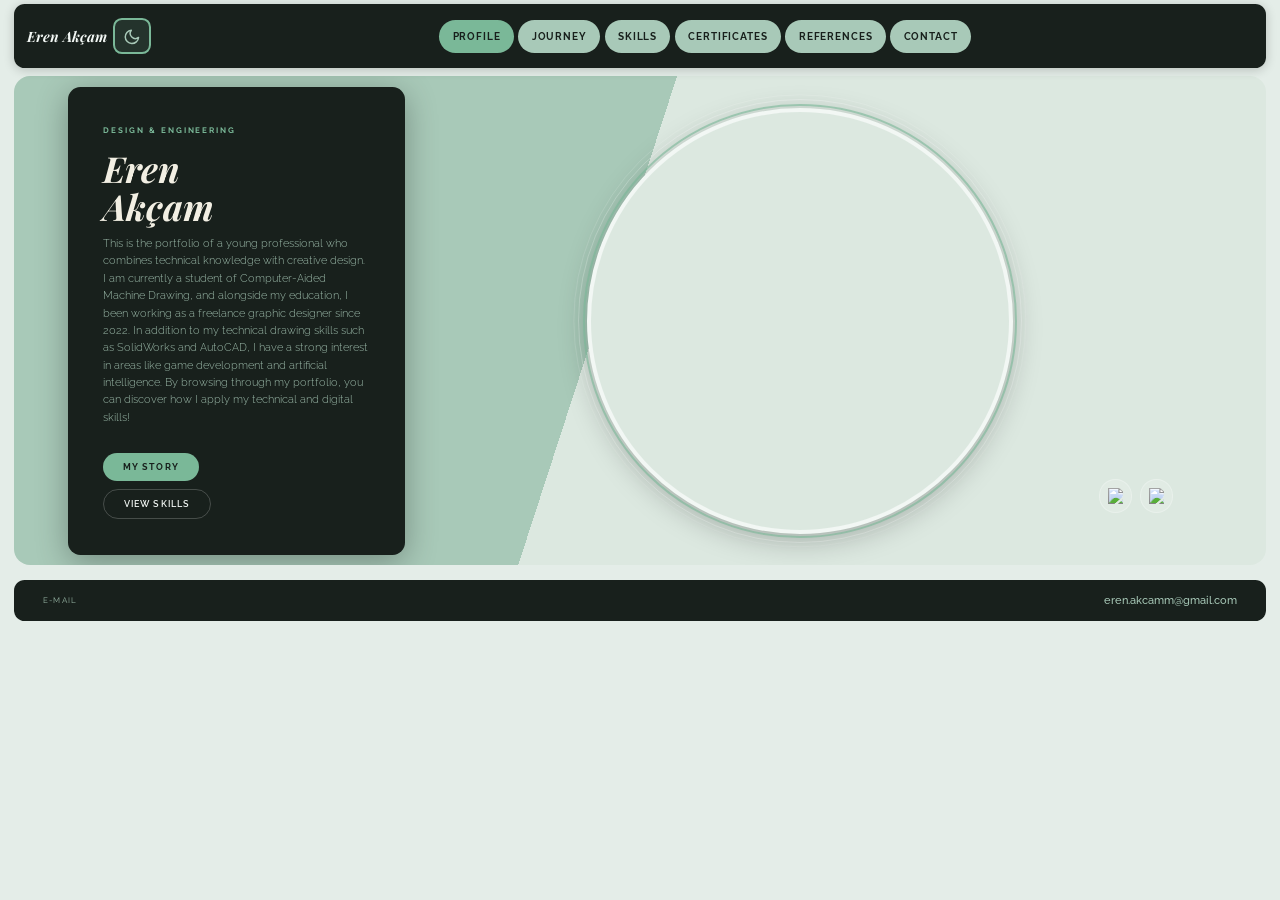
==== commit fce56a32: "Add files via upload" ====
--- a/index.html
+++ b/index.html
@@ -1,4 +1,4 @@
-<!DOCTYPE html><html lang="en"><head><meta charset="UTF-8"/><meta name="viewport" content="width=device-width, initial-scale=1.0"/><title id="page-title">Eren Akçam | Portfolio</title><link rel="icon" id="site-favicon" type="image/png" href="assets/favicon.png"/><link rel="preconnect" href="https://fonts.googleapis.com"><link rel="preconnect" href="https://fonts.gstatic.com" crossorigin><link rel="preconnect" href="https://static.wixstatic.com" crossorigin><link rel="dns-prefetch" href="https://static.wixstatic.com"><link rel="preload" href="assets/profile.png" as="image" fetchpriority="high"/><link rel="preload" as="style" href="https://fonts.googleapis.com/css2?family=Playfair+Display:ital,wght@0,700;1,700&family=Barlow+Condensed:wght@300;400;500;600;700&family=Raleway:wght@300;400;500;600;700&family=Outfit:wght@300;400;500;600;700;800&family=Inter:wght@300;400;500;600;700&family=JetBrains+Mono:wght@400;700&display=swap" onload='this.onload=null,this.rel="stylesheet"'/><noscript><link href="https://fonts.googleapis.com/css2?family=Playfair+Display:ital,wght@0,700;1,700&family=Barlow+Condensed:wght@300;400;500;600;700&family=Raleway:wght@300;400;500;600;700&family=Outfit:wght@300;400;500;600;700;800&family=Inter:wght@300;400;500;600;700&family=JetBrains+Mono:wght@400;700&display=swap" rel="stylesheet"/></noscript><style>*,::after,::before{box-sizing:border-box;margin:0;padding:0}:root{--nh:72px;--np:5px;--g:#7ab898;--gd:#2d5a3d;--gl:#a8c9b8;--gp:#dce8e0;--bej:#e4ede8;--bl:#f2f7f4;--bm:#c4d8cc;--bd:#9ab8a8;--blk:#18201c;--txt:#1e2e28;--tm:#4a6a58;--mu:#6b7a6e}body,html{min-height:100%}::selection{background:var(--gl);color:var(--blk)}::-moz-selection{background:var(--gl);color:var(--blk)}body{font-family:Raleway,sans-serif;background:var(--bej);color:var(--txt);overflow-x:hidden;padding-top:calc(var(--nh) + var(--np)*2 + 4px)}.nw{position:fixed;top:0;left:0;right:0;z-index:999;padding:var(--np) 16px;background:var(--bej)}nav{background:var(--blk);border-radius:12px;height:var(--nh);display:flex;align-items:center;padding:0 14px;gap:7px;box-shadow:0 2px 12px rgba(0,0,0,.2)}.nb{font-family:'Playfair Display',serif;font-style:italic;font-weight:700;font-size:1rem;color:var(--bl);background:0 0;border:none;cursor:pointer;white-space:nowrap;flex-shrink:0;padding:0}.nm{display:flex;align-items:center;list-style:none;gap:5px;flex:1;justify-content:center;flex-wrap:nowrap}.nm a{padding:12px 15px;border-radius:22px;font-size:.68rem;font-weight:700;letter-spacing:.09em;text-transform:uppercase;color:var(--blk);text-decoration:none;cursor:pointer;white-space:nowrap;transition:background .15s,color .15s;display:block;background:var(--gl);border:none}.nm a:hover{background:var(--g);color:var(--blk)}.nm a.on{background:var(--g);color:var(--blk)}.nav-burger{display:none;flex-direction:column;gap:5px;cursor:pointer;padding:8px;background:0 0;border:none;flex-shrink:0;margin-left:auto}.nav-burger span{display:block;width:22px;height:2px;background:var(--gl);border-radius:2px;transition:all .25s}.nav-burger.open span:first-child{transform:rotate(45deg) translate(5px,5px)}.nav-burger.open span:nth-child(2){opacity:0}.nav-burger.open span:nth-child(3){transform:rotate(-45deg) translate(5px,-5px)}.mob-back{display:none;position:fixed;top:calc(var(--nh) + var(--np)*2 + 10px);right:10px;z-index:500;align-items:center;gap:6px;background:var(--blk);border:1.5px solid rgba(255,255,255,.2);border-radius:50px;cursor:pointer;font-family:Raleway,sans-serif;font-size:.6rem;font-weight:700;letter-spacing:.1em;text-transform:uppercase;color:var(--gl);padding:10px 16px;box-shadow:0 4px 16px rgba(0,0,0,.35);transition:background .15s}.mob-back:active{background:var(--gd)}.mob-back svg{width:14px;height:14px;fill:none;stroke:var(--gl);stroke-width:2.5;stroke-linecap:round;stroke-linejoin:round}.pg{display:none!important}.pg.on{display:flex!important;flex-direction:column}.hero{margin:0;border-radius:0;overflow:hidden;display:flex;align-items:stretch;min-height:0;position:relative;flex-shrink:0}.hero::before{content:'';position:absolute;inset:0;background:linear-gradient(108deg,var(--gl) 47%,var(--gp) 47%);pointer-events:none}.hc{position:relative;z-index:2;background:var(--blk);border-radius:14px;margin:32px 0 32px 26px;width:100%;max-width:380px;flex-shrink:0;padding:44px 40px 40px;display:flex;flex-direction:column;justify-content:space-between;box-shadow:0 8px 36px rgba(0,0,0,.3)}.ht{font-size:.55rem;font-weight:700;letter-spacing:.25em;text-transform:uppercase;color:var(--g);margin-bottom:16px}.hn{font-family:'Playfair Display',serif;font-style:italic;font-weight:700;font-size:clamp(2.1rem,2.8vw,3.2rem);line-height:1.06;color:var(--bl);margin-bottom:11px}.hr2{font-size:.74rem;color:var(--bd);font-weight:300;line-height:1.65;margin-bottom:30px}.hb{display:flex;flex-direction:column;gap:10px}.bg{display:inline-flex;align-items:center;justify-content:center;padding:10px 22px;border-radius:50px;font-size:.63rem;font-weight:700;letter-spacing:.13em;text-transform:uppercase;background:var(--g);color:var(--blk);border:none;cursor:pointer;text-decoration:none;width:fit-content;transition:background .2s}.bg:hover{background:var(--gd)}.bo{display:inline-flex;align-items:center;justify-content:center;padding:10px 22px;border-radius:50px;font-size:.63rem;font-weight:600;letter-spacing:.13em;text-transform:uppercase;background:0 0;color:var(--bl);border:1.5px solid rgba(255,255,255,.2);cursor:pointer;text-decoration:none;width:fit-content;transition:border-color .2s}.bo:hover{border-color:rgba(255,255,255,.5)}.hp{flex:1;position:relative;z-index:1;display:flex;align-items:center;justify-content:center;overflow:hidden}.hp::before{content:'';position:absolute;width:100%;max-width:400px;aspect-ratio:1/1;border-radius:50%;background:rgba(255,255,255,.11);top:50%;left:50%;transform:translate(-50%,-50%);pointer-events:none}.hp::after{content:'';position:absolute;width:100%;max-width:510px;aspect-ratio:1/1;border-radius:50%;border:1.5px solid rgba(255,255,255,.14);top:50%;left:50%;transform:translate(-50%,-50%);pointer-events:none}.hpf{position:relative;width:100%;max-width:480px;aspect-ratio:1/1;border-radius:50%;flex-shrink:0;z-index:2}.hpf::before{content:'';position:absolute;inset:-10px;border-radius:50%;border:2px solid rgba(255,255,255,.22)}.hpf::after{content:'';position:absolute;inset:-4px;border-radius:50%;border:2.5px solid var(--g);opacity:.6}.hpf img{width:100%;height:100%;object-fit:cover;object-position:top center;display:block;border-radius:50%;border:5px solid var(--bl);box-shadow:0 8px 32px rgba(0,0,0,.25)}.hpl{display:none}.hs{position:absolute;bottom:24px;right:24px;display:flex;gap:8px;z-index:5}.sb{width:38px;height:38px;border-radius:50%;background:rgba(255,255,255,.15);border:1px solid rgba(255,255,255,.26);display:flex;align-items:center;justify-content:center;text-decoration:none;transition:background .2s}.sb:hover{background:rgba(255,255,255,.28)}.sb img{width:17px;height:17px;object-fit:contain}.pb{margin:0 16px 0;background:var(--gd);border-radius:18px 18px 0 0;padding:44px 52px 32px;position:relative;overflow:hidden;flex-shrink:0}.pb::after{content:'';position:absolute;right:-60px;top:-60px;width:260px;height:260px;border-radius:50%;background:var(--g);opacity:.12}.pb h1{font-family:'Playfair Display',serif;font-style:italic;font-weight:700;font-size:clamp(2.6rem,4.5vw,4.8rem);color:var(--bl);line-height:1;position:relative;z-index:1}.pbs{font-size:.62rem;font-weight:700;letter-spacing:.22em;text-transform:uppercase;color:var(--gl);margin-top:8px;position:relative;z-index:1}.pbd{margin:0 16px 16px;background:var(--bl);border-radius:0 0 18px 18px;border:1px solid var(--bm);border-top:none;padding:48px 52px 68px}.pf{margin:0 16px 5px;background:var(--blk);border-radius:12px;padding:16px 32px;display:flex;align-items:center;justify-content:space-between;flex-wrap:wrap;gap:8px;flex-shrink:0}.pfl{font-size:.56rem;letter-spacing:.17em;text-transform:uppercase;color:var(--bd)}.pfe{font-size:.76rem;color:var(--gl);text-decoration:none;font-weight:500}.tlh{font-family:'Playfair Display',serif;font-style:italic;font-size:1.35rem;font-weight:700;color:var(--gd)!important;padding-bottom:10px;border-bottom:2px solid var(--g);margin-top:56px;margin-bottom:28px;display:flex;align-items:center;gap:10px}.tlh:first-child{margin-top:0}.tlh-dot{width:8px;height:8px;border-radius:50%;background:var(--g);flex-shrink:0;display:inline-block}.tl-grid{display:flex;flex-direction:column;gap:16px;margin-bottom:20px}.logo-card{display:flex;flex-direction:column;align-items:center;justify-content:center;padding:36px 32px;background:linear-gradient(135deg,rgba(45,90,61,.98) 0,rgba(32,64,48,.98) 100%);border-radius:16px;border:1.5px solid rgba(122,184,152,.35);box-shadow:0 8px 24px rgba(0,0,0,.2);backdrop-filter:blur(12px);position:relative;overflow:hidden;min-width:160px;min-height:200px;transition:all .3s ease;margin:0}.logo-card::before{content:'';position:absolute;inset:0;background:radial-gradient(circle at 35% 65%,rgba(122,184,152,.18) 0,transparent 55%),radial-gradient(circle at 75% 35%,rgba(106,170,130,.08) 0,transparent 45%);pointer-events:none;z-index:1}.logo-card:hover{transform:translateY(-4px);box-shadow:0 12px 32px rgba(0,0,0,.25);background:linear-gradient(135deg,rgba(50,100,70,.98) 0,rgba(35,70,52,.98) 100%)}.logo-card img{position:relative;z-index:2;width:100%;max-width:110px;height:auto;aspect-ratio:1/1;object-fit:contain;transition:transform .3s cubic-bezier(.34, 1.56, .64, 1);border-radius:12px}.logo-card:hover img{transform:scale(1.12)}.logo-period{font-family:Raleway,sans-serif;font-size:1rem;font-weight:700;color:rgba(255,255,255,.95);text-align:center;margin-top:18px;letter-spacing:.06em;text-transform:uppercase;position:relative;z-index:2}.logo-period-date{font-size:.85rem;color:rgba(255,255,255,.75);font-weight:500;margin-top:6px;letter-spacing:.04em;position:relative;z-index:2}.tli{display:grid;grid-template-columns:42% 58%;min-height:380px;border-radius:0;border-bottom:1px solid rgba(0,0,0,.08);overflow:hidden;position:relative;box-shadow:0 1px 0 var(--bm)}.tli:first-child{border-radius:20px 20px 0 0}.tli:last-child{border-radius:0 0 20px 20px;border-bottom:none;box-shadow:none}.tli:only-child{border-radius:20px}.tli:nth-child(2n){direction:rtl}.tli:nth-child(2n)>*{direction:ltr}.tli-visual{position:relative;overflow:hidden;background:var(--blk)}.tli-visual-bg{position:absolute;inset:0;background-size:cover;background-position:center;transition:transform .7s cubic-bezier(.25,0,.1,1)}.tli:hover .tli-visual-bg{transform:scale(1.06)}.tli-visual::before{content:'';position:absolute;inset:0;z-index:1;background:radial-gradient(ellipse at 30% 20%,rgba(122,184,152,.22) 0,transparent 60%),radial-gradient(ellipse at 80% 80%,rgba(45,90,61,.55) 0,transparent 55%),linear-gradient(160deg,rgba(24,32,28,.15) 0,rgba(24,32,28,.82) 100%)}.tli-visual::after{content:'';position:absolute;top:0;right:0;bottom:0;width:3px;z-index:3;background:linear-gradient(to bottom,var(--g) 0,rgba(122,184,152,.1) 100%)}.tli:nth-child(2n) .tli-visual::after{left:0;right:auto}.tli-visual-fallback{position:absolute;inset:0;z-index:2;display:flex;flex-direction:column;align-items:center;justify-content:center;gap:16px;padding:28px}.tli-logo-wrap{width:100%;max-width:140px;aspect-ratio:1/1;border-radius:16px;background:linear-gradient(135deg,rgba(45,90,61,.95) 0,rgba(32,64,48,.95) 100%);border:1.5px solid rgba(122,184,152,.4);backdrop-filter:blur(12px);-webkit-backdrop-filter:blur(12px);display:flex;align-items:center;justify-content:center;overflow:hidden;box-shadow:0 8px 24px rgba(0,0,0,.25);transition:transform .35s cubic-bezier(.34, 1.56, .64, 1),box-shadow .3s;position:relative}.tli-logo-wrap::before{content:'';position:absolute;inset:0;background:radial-gradient(circle at 30% 70%,rgba(122,184,152,.15) 0,transparent 50%);pointer-events:none;z-index:1}.tli:hover .tli-logo-wrap{transform:scale(1.1);box-shadow:0 14px 48px rgba(0,0,0,.5)}.tli-logo-wrap img{width:100%;max-width:100px;height:auto;aspect-ratio:1/1;object-fit:contain;filter:drop-shadow(0 2px 8px rgba(0,0,0,.4)) brightness(1.15);position:relative;z-index:2;transition:transform .35s cubic-bezier(.34, 1.56, .64, 1);border-radius:10px}.tli:hover .tli-logo-wrap img{transform:scale(1.08)}.tli-logo-wrap svg{width:52px;height:52px;stroke:rgba(255,255,255,.7);fill:none;stroke-width:1.5;position:relative;z-index:2}.tli-date{position:absolute;bottom:0;left:0;right:0;z-index:3;padding:20px 22px 18px;background:linear-gradient(to top,rgba(0,0,0,.75) 0,transparent 100%);display:flex;align-items:flex-end;justify-content:space-between}.tli-date-text{font-family:'Barlow Condensed',sans-serif;font-size:1.15rem;font-weight:700;letter-spacing:.12em;text-transform:uppercase;color:#fff;line-height:1.1;text-shadow:0 2px 8px rgba(0,0,0,.5);transition:font-size .2s}.tli-date-accent{width:28px;height:2px;background:var(--g);border-radius:1px;margin-bottom:3px}.tli-content{background:var(--bl);padding:40px 44px;display:flex;flex-direction:column;justify-content:center;gap:12px;position:relative;overflow:hidden}.tli-content::before{content:'';position:absolute;right:-60px;top:-60px;width:220px;height:220px;border-radius:50%;background:radial-gradient(circle,var(--gp) 0,transparent 68%);opacity:.55;pointer-events:none}.tli-content::after{content:'';position:absolute;left:-30px;bottom:-30px;width:120px;height:120px;border-radius:50%;background:radial-gradient(circle,var(--bm) 0,transparent 70%);opacity:.3;pointer-events:none}.tli-type{font-size:.52rem;font-weight:800;letter-spacing:.22em;text-transform:uppercase;color:var(--g);display:flex;align-items:center;gap:8px;position:relative;z-index:1}.tli-type::before{content:'';display:inline-block;width:24px;height:1.5px;background:var(--g);border-radius:1px;flex-shrink:0}.tlt{font-family:'Playfair Display',serif;font-style:italic;font-weight:700;font-size:clamp(1.3rem,2.2vw,1.75rem);line-height:1.12;color:var(--txt);position:relative;z-index:1}.tls{font-size:.74rem;font-weight:700;letter-spacing:.06em;text-transform:uppercase;color:var(--gd);position:relative;z-index:1}.tlc{font-size:.67rem;color:var(--mu);display:flex;align-items:center;gap:5px;position:relative;z-index:1}.tlc svg{width:11px;height:11px;flex-shrink:0;fill:none;stroke:currentColor;stroke-width:2;opacity:.7}.tlp{font-size:.86rem;line-height:1.9;color:var(--tm);font-weight:300;display:-webkit-box;-webkit-line-clamp:5;-webkit-box-orient:vertical;overflow:hidden;position:relative;z-index:1;max-height:220px;transition:max-height .35s ease-out}.tlp.expanded{-webkit-line-clamp:unset;overflow:visible;max-height:1200px;transition:max-height .4s ease-out}@media(max-width:768px){.tlp{max-height:160px}.tlp.expanded{max-height:800px}}.tli-expand-btn{display:inline-flex;align-items:center;gap:5px;font-size:.58rem;font-weight:700;letter-spacing:.1em;text-transform:uppercase;color:var(--gd);background:0 0;border:none;cursor:pointer;padding:4px 0;margin-top:2px;transition:color .15s,transform .15s;position:relative;z-index:1;user-select:none}.tli-expand-btn:hover{color:var(--g);transform:translateX(2px)}.tli-expand-btn:active{transform:translateX(1px)}.tli-expand-btn svg{width:12px;height:12px;fill:none;stroke:currentColor;stroke-width:2.5;stroke-linecap:round;stroke-linejoin:round;transition:transform .2s}.tli-expand-btn.open svg{transform:rotate(180deg)}@media(max-width:768px){.tli{grid-template-columns:1fr;min-height:auto}.tli-visual{height:200px}.tli-logo-wrap{width:100%;max-width:90px}.tli-logo-wrap img{width:100%;max-width:70px}.tli-logo-wrap svg{width:40px;height:40px}.tli-date-text{font-size:.96rem;font-weight:700;letter-spacing:.11em}.tli-date{padding:18px 20px 16px}.tli-content{padding:20px 18px 24px;gap:10px}.tlt{font-size:1.05rem;font-weight:600}.tlp{font-size:.8rem;-webkit-line-clamp:3;line-height:1.8}.tli-expand-btn{font-size:.6rem;margin-top:4px}}@media(max-width:480px){.tli-logo-wrap{width:100%;max-width:75px}.tli-logo-wrap img{width:100%;max-width:56px}.tli-logo-wrap svg{width:36px;height:36px}.tli-date-text{font-size:.88rem;font-weight:700;letter-spacing:.1em}.tli-date{padding:16px 18px 14px}.tli-content{padding:16px 14px 20px;gap:8px}.tlt{font-size:.95rem;font-weight:600}.tlp{font-size:.78rem;-webkit-line-clamp:2;line-height:1.7}.tli-expand-btn{font-size:.55rem;margin-top:3px}}.skh{font-family:'Playfair Display',serif;font-style:italic;font-size:1.35rem;font-weight:700;color:var(--gd)!important;padding-bottom:10px;border-bottom:2px solid var(--g);margin-bottom:18px;margin-top:44px;background:0 0}.skh:first-child{margin-top:0}.skg{display:grid;grid-template-columns:repeat(auto-fit,minmax(246px,1fr));gap:10px;margin-bottom:4px}.skc{background:var(--bej);border:1.5px solid var(--bm);border-radius:11px;padding:13px 17px 11px;display:flex;flex-direction:column;gap:8px;transition:transform .15s,border-color .15s}.skc:hover{transform:translateY(-2px);border-color:var(--g)}.skt{display:flex;align-items:center;justify-content:space-between;gap:7px}.skn{font-family:'Barlow Condensed',sans-serif;font-size:.9rem;font-weight:600;color:var(--txt);letter-spacing:.04em;text-transform:uppercase}.skb{font-size:.54rem;font-weight:700;letter-spacing:.08em;text-transform:uppercase;padding:2px 7px;border-radius:20px;white-space:nowrap;flex-shrink:0}.ba{background:var(--gd);color:#fff;border:1px solid var(--gd)}.bi{background:var(--g);color:#fff;border:1px solid var(--g)}.bb{background:var(--gl);color:#fff;border:1px solid var(--gl)}.bn{background:var(--blk);color:#fff;border:1px solid var(--blk)}.sbt{width:100%;height:5px;background:var(--bm);border-radius:3px;overflow:hidden}.sbf{height:100%;border-radius:3px;background:linear-gradient(90deg,var(--gd),var(--g));transition:width 1s cubic-bezier(.4,0,.2,1)}.crt{display:grid;grid-template-columns:repeat(auto-fit,minmax(300px,1fr));gap:22px;align-items:start}.cs{background:var(--bl);border:1.5px solid var(--bm);border-radius:15px;overflow:hidden;box-shadow:0 3px 16px rgba(0,0,0,.07)}.csh{font-family:'Playfair Display',serif;font-style:italic;font-size:.92rem;font-weight:700;color:var(--bl);padding:10px 16px;background:var(--gd);display:flex;align-items:center;gap:7px}.csh::before{content:'';display:inline-block;width:5px;height:5px;border-radius:50%;background:var(--gl);flex-shrink:0}.csv{margin:10px 10px 0;border-radius:9px;overflow:hidden;border:1.5px solid var(--bm);background:var(--blk);position:relative}.cia{position:relative;width:100%;background:#111;overflow:hidden}.cia img{width:100%;height:auto;object-fit:contain;display:block;cursor:zoom-in}.ca{position:absolute;top:50%;transform:translateY(-50%);width:30px;height:30px;border-radius:50%;background:rgba(10,10,6,.65);border:1px solid rgba(255,255,255,.17);display:flex;align-items:center;justify-content:center;cursor:pointer;z-index:4;color:#fff;transition:background .15s}.ca:hover{background:var(--gd);transform:translateY(-50%) scale(1.1)}.ca.pv{left:9px}.ca.nx{right:9px}.ca svg{width:13px;height:13px;fill:none;stroke:currentColor;stroke-width:2.5;stroke-linecap:round;stroke-linejoin:round}@media(max-width:768px){.ca{width:42px;height:42px}.ca svg{width:18px;height:18px}.ca.pv{left:6px}.ca.nx{right:6px}}.cnp{margin:7px 10px 10px;background:var(--bej);border:1px solid var(--bm);border-radius:8px;padding:7px 11px;display:flex;align-items:center;gap:8px;flex-wrap:wrap}.cna{font-family:'Barlow Condensed',sans-serif;font-size:.69rem;font-weight:700;color:var(--tm);letter-spacing:.07em;text-transform:uppercase;flex:1;overflow:hidden;text-overflow:ellipsis;white-space:nowrap}.cco{font-size:.58rem;font-weight:700;color:#fff;background:var(--gd);border:1px solid var(--gd);padding:2px 8px;border-radius:20px;white-space:nowrap;flex-shrink:0;box-shadow:0 2px 6px rgba(77,112,64,.2)}.cds{display:flex;gap:5px;align-items:center;justify-content:center;padding:0 10px 9px;flex-wrap:wrap}.cd{width:6px;height:6px;border-radius:50%;background:var(--bm);cursor:pointer;transition:background .2s,transform .15s;border:none;padding:0}.cd.on{background:var(--gd);transform:scale(1.4)}.pgrd{display:grid;grid-template-columns:repeat(auto-fit,minmax(260px,1fr));gap:18px}.cc{border-radius:14px;overflow:hidden;cursor:pointer;background:var(--bl);border:1.5px solid var(--bm);box-shadow:0 3px 14px rgba(0,0,0,.07);transition:transform .18s,box-shadow .18s}.cc:hover{transform:translateY(-3px);box-shadow:0 10px 26px rgba(0,0,0,.11)}.ccv{width:100%;aspect-ratio:16/9;object-fit:cover;display:block}.ccp{width:100%;aspect-ratio:16/9;background:linear-gradient(135deg,var(--gl),var(--gp));display:flex;align-items:center;justify-content:center}.ccp svg{width:42px;height:42px;opacity:.38}.cci{padding:15px 17px}.cctg{font-size:.54rem;font-weight:700;letter-spacing:.19em;text-transform:uppercase;color:var(--g);margin-bottom:5px}.cct{font-family:'Barlow Condensed',sans-serif;font-size:1.18rem;font-weight:700;color:var(--txt);letter-spacing:.04em;text-transform:uppercase;margin-bottom:6px}.ccc{display:inline-flex;align-items:center;gap:4px;font-size:.6rem;font-weight:700;letter-spacing:.08em;text-transform:uppercase;color:var(--gd);background:#c6d9b8;border:1px solid #a8c49a;padding:2px 8px;border-radius:20px}.bb2{display:inline-flex;align-items:center;gap:6px;font-size:.64rem;font-weight:700;letter-spacing:.11em;text-transform:uppercase;color:var(--gd);cursor:pointer;margin-bottom:24px;background:0 0;border:none;padding:0}.bb2 svg{width:14px;height:14px;fill:none;stroke:currentColor;stroke-width:2.5;stroke-linecap:round;stroke-linejoin:round}.pjgrd{display:grid;grid-template-columns:repeat(auto-fit,minmax(210px,1fr));gap:13px}.pj{border-radius:12px;overflow:hidden;cursor:pointer;background:var(--bl);border:1.5px solid var(--bm);transition:transform .16s}.pj:hover{transform:translateY(-2px)}.pjv{width:100%;aspect-ratio:4/3;object-fit:cover;display:block}.pjp{width:100%;aspect-ratio:4/3;background:linear-gradient(135deg,var(--gp),var(--bej));display:flex;align-items:center;justify-content:center}.pji{padding:11px 13px}.pjt{font-family:'Barlow Condensed',sans-serif;font-size:.97rem;font-weight:700;color:var(--txt);letter-spacing:.03em;text-transform:uppercase;margin-bottom:2px}.pjs{font-size:.66rem;color:var(--mu)}.pd-wrap{width:100%;max-width:760px}.pd-head{margin-bottom:28px;padding-bottom:22px;border-bottom:2px solid var(--g)}.pd-badges{display:flex;gap:7px;flex-wrap:wrap;margin-bottom:10px}.pd-badge{font-size:.56rem;font-weight:700;letter-spacing:.12em;text-transform:uppercase;padding:3px 9px;border-radius:20px}.pd-badge.featured{background:var(--g);color:var(--bl)}.pd-badge.status-ongoing{background:#d6e4cc;color:var(--gd);border:1px solid #b8ceac}.pd-badge.status-done{background:#c6d9b8;color:#2a5020;border:1px solid #a8c49a}.pd-badge.tag{background:var(--bej);color:var(--tm);border:1px solid var(--bm)}.pd-title{font-family:'Playfair Display',serif;font-style:italic;font-weight:700;font-size:2rem;color:var(--txt);line-height:1.1;margin-bottom:6px}.pd-meta{display:flex;gap:16px;flex-wrap:wrap;font-size:.72rem;color:var(--mu);margin-top:8px}.pd-meta span{display:flex;align-items:center;gap:5px}.pd-meta svg{width:13px;height:13px;fill:none;stroke:currentColor;stroke-width:2;stroke-linecap:round;stroke-linejoin:round}.blk2{margin-bottom:24px}.blbl{font-size:.55rem;font-weight:700;letter-spacing:.17em;text-transform:uppercase;color:var(--mu);margin-bottom:8px;display:flex;align-items:center;gap:6px}.blbl svg{width:12px;height:12px;fill:none;stroke:currentColor;stroke-width:2;stroke-linecap:round;stroke-linejoin:round}.bdsc{font-size:.86rem;line-height:1.85;color:var(--tm);font-weight:300}.bimg{display:grid;grid-template-columns:repeat(auto-fit,minmax(170px,1fr));gap:8px}.bimg img{width:100%;border-radius:8px;object-fit:cover;cursor:zoom-in;aspect-ratio:4/3}.bvid{width:100%;border-radius:9px;max-height:360px;background:#000;display:block}.baud{width:100%;border-radius:7px;margin-bottom:6px}.embed-wrap{position:relative;width:100%;padding-bottom:56.25%;border-radius:10px;overflow:hidden;background:#000}.embed-wrap iframe{position:absolute;inset:0;width:100%;height:100%;border:none}.blnk{display:inline-flex;align-items:center;gap:5px;padding:7px 14px;border-radius:7px;background:var(--bej);border:1.5px solid var(--bm);font-size:.7rem;font-weight:600;color:var(--gd);text-decoration:none;margin-right:6px;margin-bottom:6px;flex-wrap:wrap}.blnk:hover{border-color:var(--g);background:var(--gp)}.blnk svg{width:12px;height:12px;fill:none;stroke:currentColor;stroke-width:2;stroke-linecap:round;stroke-linejoin:round}.bdoc{display:flex;align-items:center;gap:8px;padding:10px 13px;border-radius:9px;background:var(--bej);border:1.5px solid var(--bm);margin-bottom:7px;text-decoration:none}.bdoc:hover{border-color:var(--g)}.bdoc-i{width:28px;height:28px;border-radius:6px;background:var(--gp);display:flex;align-items:center;justify-content:center;flex-shrink:0}.bdoc-i svg{width:14px;height:14px;fill:none;stroke:var(--gd);stroke-width:2;stroke-linecap:round;stroke-linejoin:round}.bdoc-n{font-size:.73rem;font-weight:600;color:var(--txt)}.bdoc-s{font-size:.6rem;color:var(--mu)}.ctl{display:grid;grid-template-columns:1fr 1.1fr;gap:26px;align-items:start}.ci{background:var(--blk);border-radius:15px;padding:30px 26px}.citt{font-family:'Playfair Display',serif;font-style:italic;font-weight:700;font-size:1.42rem;color:var(--bl);margin-bottom:6px}.cisb{font-size:.68rem;color:var(--bd);font-weight:300;line-height:1.7;margin-bottom:24px}.cit{display:flex;align-items:center;gap:12px;padding:12px 0;border-bottom:1px solid rgba(255,255,255,.06);flex-wrap:wrap}.cit:last-child{border-bottom:none}.cit-i{width:36px;height:36px;border-radius:8px;background:rgba(122,158,106,.15);display:flex;align-items:center;justify-content:center;flex-shrink:0}.cit-i svg{width:16px;height:16px;fill:none;stroke:var(--gl);stroke-width:2;stroke-linecap:round;stroke-linejoin:round}.cit-l{font-size:.55rem;font-weight:700;letter-spacing:.15em;text-transform:uppercase;color:var(--bd);margin-bottom:2px}.cit-v{font-size:.8rem;color:var(--bl);font-weight:400;text-decoration:none;word-break:break-all}.cit-v:hover{opacity:.65}.cf{background:var(--bl);border:1.5px solid var(--bm);border-radius:15px;padding:30px 26px;box-shadow:0 2px 12px rgba(0,0,0,.06)}.cft{font-family:'Playfair Display',serif;font-style:italic;font-weight:700;font-size:1.2rem;color:var(--txt)!important;margin-bottom:5px}.cfs{font-size:.7rem;color:#4a4a30;margin-bottom:20px;line-height:1.6}.fld{margin-bottom:13px}.flbl{display:block;font-size:.56rem;font-weight:700;letter-spacing:.15em;text-transform:uppercase;color:var(--gd);margin-bottom:4px}.finp{width:100%;padding:10px 13px;border-radius:8px;border:1.5px solid var(--bm);background:var(--bej);font-family:Raleway,sans-serif;font-size:.82rem;color:var(--txt);outline:0;resize:none;transition:border-color .18s;box-sizing:border-box}.finp:focus{border-color:var(--g)}.finp::placeholder{color:var(--bd)}.fr2{display:grid;grid-template-columns:1fr 1fr;gap:11px}.fsub{width:100%;padding:13px;border-radius:9px;background:var(--gd);color:#fff;border:none;font-family:Raleway,sans-serif;font-size:.7rem;font-weight:700;letter-spacing:.15em;text-transform:uppercase;cursor:pointer;margin-top:6px;transition:background .2s,transform .1s;box-shadow:0 3px 12px rgba(77,112,64,.35)}.fsub:hover{background:var(--blk);transform:translateY(-1px)}.fsub:active{transform:translateY(0)}.fsucc{display:none;text-align:center;padding:32px 20px}.fsucc-i{width:52px;height:52px;border-radius:50%;background:#c6d9b8;display:flex;align-items:center;justify-content:center;margin:0 auto 14px}.fsucc-i svg{width:22px;height:22px;fill:none;stroke:var(--gd);stroke-width:2.5;stroke-linecap:round;stroke-linejoin:round}.fsucc-m{font-size:.92rem;color:var(--gd);font-weight:700;margin-bottom:5px}.fsucc-s{font-size:.74rem;color:var(--tm)}.lb{display:none;position:fixed;inset:0;background:rgba(3,6,2,.93);z-index:9999;align-items:center;justify-content:center}.lb.on{display:flex}.lbx{position:absolute;top:16px;right:22px;font-size:2rem;color:var(--bl);cursor:pointer;background:0 0;border:none;opacity:.7;line-height:1}.lb-arr{width:44px;height:44px;border-radius:50%;background:rgba(0,0,0,.45);border:1px solid rgba(255,255,255,.25);color:#fff;display:flex;align-items:center;justify-content:center;cursor:pointer;position:absolute;top:50%;transform:translateY(-50%);z-index:10;transition:background .15s,opacity .2s;backdrop-filter:blur(4px)}.lb-arr:hover{background:rgba(0,0,0,.7)}.lb-arr svg{pointer-events:none}.lb-pv{left:10px}.lb-nx{right:10px}@media(max-width:768px){.nw{padding:6px 10px}nav{padding:0 12px;gap:6px;border-radius:14px}.nb{font-size:.88rem}.nm{display:none;position:fixed;top:calc(var(--nh) + 6px*2 + 4px);left:10px;right:10px;background:var(--blk);flex-direction:column;align-items:stretch;padding:10px 10px 14px;gap:5px;box-shadow:0 10px 28px rgba(0,0,0,.4);z-index:998;border-radius:14px;border:1px solid rgba(255,255,255,.08)}.nm.mob-open{display:flex}.nm li{width:100%}.nm a{padding:12px 16px;border-radius:10px;font-size:.66rem;text-align:left;display:flex;align-items:center;background:rgba(184,206,172,.15);color:var(--gl);white-space:normal}.nm a.on{background:var(--g);color:var(--blk)}.nm a:hover{background:rgba(184,206,172,.28);color:var(--bl)}.nav-burger{display:flex}.mob-back{display:flex}.hero{flex-direction:column;margin:0 8px 10px;min-height:auto;border-radius:16px;overflow:hidden}.hero::before{background:linear-gradient(160deg,var(--g) 0,var(--gl) 55%,var(--gp) 100%)}.hp{min-height:310px;padding:30px 0 20px;order:1;position:relative}.hpf{width:100%;max-width:200px;height:auto;aspect-ratio:1/1;z-index:3}.hpf::before{inset:-5px}.hpf::after{inset:-2px}.hs{bottom:14px;right:14px;gap:6px;z-index:5}.sb{width:34px;height:34px}.hc{order:2;width:100%;margin:0 12px 12px;padding:24px 22px 22px;border-radius:14px;position:relative;z-index:2}.hn{font-size:clamp(2rem,8vw,2.8rem)}.hr2{font-size:.76rem;margin-bottom:20px;line-height:1.6}.hb{flex-direction:row;flex-wrap:wrap;gap:8px}.bg,.bo{padding:10px 20px;font-size:.62rem}.pb{margin:0 8px 0;padding:24px 20px 20px;border-radius:14px 14px 0 0}.pb h1{font-size:clamp(1.8rem,8vw,3rem)}.pbs{font-size:.58rem}.pbd{margin:0 8px 10px;padding:22px 18px 40px;border-radius:0 0 14px 14px}.pf{margin:0 8px 6px;padding:11px 16px;border-radius:10px}.pfl{font-size:.52rem}.pfe{font-size:.7rem}.skg{grid-template-columns:1fr;gap:8px}.skn{font-size:.82rem}.pgrd{grid-template-columns:1fr;gap:10px}.pjgrd{grid-template-columns:1fr;gap:8px}.pd-wrap{max-width:100%}.pd-title{font-size:1.5rem}.bb2{margin-bottom:16px}.skh{color:#3a5a28!important;font-size:1.15rem}.cf{background:var(--bl)}.cft{color:var(--txt)!important;font-size:1.1rem}.cfs{color:#4a4a30!important}.crt{grid-template-columns:1fr}.ctl{grid-template-columns:1fr;gap:16px}.ci{padding:22px 18px}.citt{font-size:1.2rem}.cf{padding:22px 18px}.fr2{grid-template-columns:1fr}.finp{font-size:.84rem;padding:11px 13px}.fsub{padding:14px;font-size:.72rem}.lb img{max-width:96vw;max-height:80vh}}@media(max-width:420px){.pgrd{grid-template-columns:1fr}.pjgrd{grid-template-columns:1fr}.skg{grid-template-columns:1fr}.hpf{width:100%;max-width:170px;height:auto;aspect-ratio:1/1}.hb{flex-direction:column}.bg,.bo{width:100%;justify-content:center}}.ref-empty{display:flex;flex-direction:column;align-items:center;justify-content:center;padding:80px 20px;text-align:center;background:linear-gradient(135deg,var(--bl) 0,var(--gp) 100%);border-radius:20px;border:1.5px dashed var(--bm);position:relative;overflow:hidden}.ref-empty::before{content:'';position:absolute;width:100%;max-width:300px;aspect-ratio:1/1;border-radius:50%;background:radial-gradient(circle,var(--gl) 0,transparent 70%);opacity:.18;top:-60px;right:-60px;pointer-events:none}.ref-empty-icon{width:72px;height:72px;border-radius:50%;background:linear-gradient(135deg,var(--gd),var(--g));display:flex;align-items:center;justify-content:center;margin-bottom:22px;box-shadow:0 8px 24px rgba(45,90,61,.3)}.ref-empty-icon svg{width:30px;height:30px;fill:none;stroke:#fff;stroke-width:2;stroke-linecap:round;stroke-linejoin:round}.ref-empty h3{font-family:'Playfair Display',serif;font-style:italic;font-size:1.8rem;color:var(--txt);margin-bottom:10px}.ref-empty p{font-size:.85rem;color:var(--mu);max-width:420px;line-height:1.7;margin-bottom:28px}.ref-filters-bar{background:0 0;padding:12px 0;margin-bottom:18px;display:flex;flex-direction:column;gap:10px}.ref-stats-row{display:flex;align-items:center;gap:12px;flex-wrap:wrap}.ref-avg-rating{display:flex;align-items:center;gap:6px}.ref-avg-label{font-size:.62rem;font-weight:600;letter-spacing:.08em;text-transform:uppercase;color:var(--mu);white-space:nowrap}.ref-avg-value{display:flex;align-items:center;gap:4px}.ref-avg-num{font-size:.9rem;font-weight:700;color:var(--gd)}.ref-avg-stars{font-size:.88rem;display:flex;gap:.5px;letter-spacing:-1px}.ref-avg-count{font-size:.6rem;color:var(--mu);margin-left:3px;font-weight:500}.ref-controls-row{display:flex;align-items:center;gap:10px;flex-wrap:wrap}.ref-filter-group,.ref-sort-group{display:flex;align-items:center;gap:6px;flex-wrap:wrap}.ref-filter-label,.ref-sort-label{font-size:.6rem;font-weight:600;letter-spacing:.07em;text-transform:uppercase;color:var(--mu);white-space:nowrap}.ref-filter-select,.ref-sort-select{padding:6px 9px;border-radius:5px;border:1px solid var(--bm);background:var(--bl);color:var(--txt);font-family:Raleway,sans-serif;font-size:.71rem;font-weight:500;cursor:pointer;transition:all .15s;outline:0;max-width:100%;width:auto}.ref-filter-select:hover,.ref-sort-select:hover{border-color:var(--g)}.ref-filter-select:focus,.ref-sort-select:focus{border-color:var(--g);box-shadow:0 0 0 2px rgba(122,184,152,.1)}.ref-sort-group .ref-sort-select{max-width:100%;width:auto}.ref-reset-filters{padding:6px 9px;border-radius:5px;border:1px solid rgba(122,184,152,.25);background:0 0;color:var(--gd);font-family:Raleway,sans-serif;font-size:.6rem;font-weight:600;letter-spacing:.07em;text-transform:uppercase;cursor:pointer;transition:all .15s;white-space:nowrap}.ref-reset-filters:hover{border-color:var(--g);color:var(--g);background:rgba(122,184,152,.07)}.ref-active-filters{display:flex;gap:5px;flex-wrap:wrap;margin-top:2px}.ref-filter-tag{display:inline-flex;align-items:center;gap:4px;background:rgba(122,184,152,.1);padding:3px 7px;border-radius:4px;font-size:.6rem;font-weight:500;color:var(--gd);border:1px solid rgba(122,184,152,.18)}.ref-filter-tag button{background:0 0;border:none;cursor:pointer;color:var(--gd);font-weight:700;padding:0;margin:0 1px 0 0;opacity:.75;transition:opacity .15s;font-size:.65rem;line-height:1}.theme-toggle{border:1.5px solid var(--gd)!important;border-radius:8px;padding:6px!important;opacity:1!important;display:flex;align-items:center;justify-content:center}.theme-toggle:hover{background:rgba(122,184,152,.15)!important}.ref-filter-tag button:hover{opacity:1}.ref-grid{display:flex;flex-direction:column;gap:22px;margin-top:0}.ref-grid.no-results{text-align:center;padding:40px 20px}.ref-grid.no-results::before{content:'No results found';display:block;font-size:1.1rem;color:var(--mu);margin-bottom:8px}.ref-card{background:var(--bl);border:1.5px solid #dde5e0;border-radius:18px;padding:28px 140px 28px 32px;position:relative;overflow:visible;box-shadow:0 2px 8px rgba(0,0,0,.04);transition:all .25s cubic-bezier(.4,0,.2,1);animation:refCardIn .5s ease both}.ref-card:hover{border-color:var(--bm);box-shadow:0 8px 20px rgba(122,184,152,.08)}@keyframes refCardIn{from{opacity:0;transform:translateX(-30px)}to{opacity:1;transform:translateX(0)}}.ref-card::before{content:'';position:absolute;top:-40px;right:-60px;width:150px;height:150px;border-radius:50%;background:radial-gradient(circle,var(--gl) 0,transparent 65%);opacity:.08;pointer-events:none;z-index:0}.ref-card::after{content:'';position:absolute;bottom:-1px;left:0;right:0;height:2px;background:linear-gradient(90deg,var(--g),transparent);opacity:.25}.ref-card-quote{position:absolute;top:-5px;right:24px;font-size:3.5rem;line-height:1;color:var(--gp);font-family:'Playfair Display',serif;font-style:italic;pointer-events:none;user-select:none;opacity:.6;z-index:1}.ref-card-top{display:flex;gap:16px;align-items:flex-start;margin-bottom:18px;position:relative;z-index:2;flex-wrap:wrap}.ref-avatar{width:64px;height:64px;border-radius:50%;flex-shrink:0;border:3px solid var(--g);overflow:hidden;background:linear-gradient(135deg,var(--gd),var(--g));display:flex;align-items:center;justify-content:center;font-family:'Playfair Display',serif;font-style:italic;font-weight:700;font-size:1.2rem;color:var(--bl);letter-spacing:.04em;box-shadow:0 4px 12px rgba(122,184,152,.15);position:relative;z-index:3}.ref-avatar img{width:100%;height:100%;object-fit:cover;display:block}.ref-meta{flex:1;min-width:0;display:flex;flex-direction:column;gap:1px;word-wrap:break-word;word-break:break-word;grid-column:2;grid-row:1/3}.ref-name{font-family:'Barlow Condensed',sans-serif;font-size:1.15rem;font-weight:700;color:var(--txt);letter-spacing:.03em;text-transform:uppercase;margin-bottom:2px;line-height:1.2;word-wrap:break-word;word-break:break-word;overflow-wrap:break-word}.ref-role{font-size:.75rem;color:var(--gd);font-weight:600;letter-spacing:.04em;text-transform:uppercase;margin-bottom:4px}.ref-ctx{font-size:.7rem;color:var(--mu);display:flex;align-items:center;gap:6px;flex-wrap:wrap;font-weight:500}.ref-ctx svg{width:12px;height:12px;flex-shrink:0}.ref-corner{position:absolute;top:16px;right:24px;z-index:10;display:flex;flex-direction:column;align-items:flex-end;gap:8px;max-width:160px;flex-wrap:wrap}.ref-stars{font-size:.95rem;display:flex;gap:2px;flex-shrink:0}.ref-stars span{text-shadow:0 1px 2px rgba(0,0,0,.04)}.ref-date-badge{position:relative;display:inline-block;background:var(--gp);color:var(--gd);padding:6px 12px;border-radius:8px;font-size:.65rem;font-weight:600;letter-spacing:.04em;white-space:nowrap;box-shadow:0 2px 8px rgba(0,0,0,.08)}.ref-body{font-size:.96rem;line-height:1.9;color:var(--txt);font-weight:300;padding:24px 0 0 0;margin-top:20px;position:relative;z-index:2;letter-spacing:.01em}.ref-links{margin-top:22px;padding-top:18px;border-top:1.5px solid rgba(122,184,152,.15);display:flex;gap:12px;flex-wrap:wrap;position:relative;z-index:2}.ref-link{display:inline-flex;align-items:center;gap:6px;font-size:.68rem;font-weight:700;color:var(--gd);text-decoration:none;background:rgba(122,184,152,.1);border:1.5px solid rgba(122,184,152,.3);border-radius:50px;padding:7px 14px;transition:all .2s cubic-bezier(.4,0,.2,1);letter-spacing:.05em;text-transform:uppercase}.ref-link:hover{background:var(--g);border-color:var(--g);color:var(--blk);transform:translateY(-2px);box-shadow:0 4px 12px rgba(122,184,152,.25)}.ref-card-v2{background:var(--bl);border:1.5px solid var(--bm);border-radius:16px;padding:24px;position:relative;overflow:hidden;box-shadow:0 2px 8px rgba(0,0,0,.06);transition:all .3s cubic-bezier(.4,0,.2,1);animation:refCardIn .5s ease both}.ref-card-v2:hover{box-shadow:0 8px 24px rgba(0,0,0,.12);border-color:var(--g)}.ref-card-v2-content{display:flex;gap:16px;align-items:flex-start;margin-bottom:18px;flex-wrap:wrap}.ref-card-v2-left{flex-shrink:0}.ref-card-v2-right{flex:1;min-width:0;position:relative;padding-right:130px;word-wrap:break-word;overflow-wrap:break-word}.ref-date-v2{font-size:.65rem;color:var(--mu);font-weight:500;margin-top:6px}.ref-name-v2{font-family:'Playfair Display',serif;font-weight:700;font-size:1.35rem;color:var(--txt);margin-bottom:3px;letter-spacing:.01em;line-height:1.1}.ref-role-v2{font-size:.75rem;color:var(--gd);font-weight:700;letter-spacing:.04em;text-transform:uppercase;margin-bottom:6px}.ref-context-v2{font-size:.75rem;color:var(--gd);font-weight:600;letter-spacing:.03em;margin-bottom:4px}.ref-period-v2{font-size:.7rem;color:var(--mu);font-weight:500;letter-spacing:.01em;margin-bottom:6px}.ref-date-v2{font-size:.68rem;color:var(--mu);font-weight:400;letter-spacing:.02em;margin-top:2px}.ref-body-v2{font-size:.92rem;line-height:1.8;color:var(--txt);font-weight:300;letter-spacing:.01em;margin-bottom:18px;word-wrap:break-word;overflow-wrap:break-word}.ref-contacts-v2{display:flex;gap:20px;padding-top:14px;border-top:1px dotted var(--bm);flex-wrap:wrap;align-items:center}.ref-contact-item{display:flex;align-items:center;gap:10px;transition:all .2s;flex-wrap:wrap}.ref-contact-icon{width:18px;height:18px;flex-shrink:0;stroke:var(--gd);fill:none;stroke-linecap:round;stroke-linejoin:round}.ref-contact-link{text-decoration:none;font-size:.85rem;color:var(--gd);font-weight:500;transition:all .2s;word-break:break-all}.ref-contact-link:hover{color:var(--g)}.ref-cta-bar{display:flex;align-items:center;justify-content:space-between;flex-wrap:wrap;gap:14px;background:linear-gradient(108deg,var(--gd) 0,#1a3d28 100%);border-radius:16px;padding:24px 30px;margin-bottom:32px;box-shadow:0 6px 24px rgba(45,90,61,.28);position:relative;overflow:hidden}.ref-cta-bar::before{content:'';position:absolute;right:-40px;top:-40px;width:100%;max-width:160px;aspect-ratio:1/1;border-radius:50%;background:rgba(168,201,184,.12);pointer-events:none}.ref-cta-text h3{font-family:'Playfair Display',serif;font-style:italic;font-weight:700;font-size:1.25rem;color:var(--bl);margin-bottom:4px}.ref-cta-text p{font-size:.75rem;color:var(--gl);line-height:1.5;max-width:380px}.ref-cta-btn{display:inline-flex;align-items:center;gap:8px;background:var(--g);color:var(--blk);border:none;cursor:pointer;font-family:Raleway,sans-serif;font-size:.65rem;font-weight:700;letter-spacing:.12em;text-transform:uppercase;padding:12px 22px;border-radius:50px;box-shadow:0 4px 14px rgba(0,0,0,.2);transition:background .2s,transform .15s;white-space:nowrap;flex-shrink:0}.ref-cta-btn:hover{background:var(--bl);transform:translateY(-1px)}.ref-cta-btn svg{width:14px;height:14px;fill:none;stroke:currentColor;stroke-width:2.5;stroke-linecap:round;stroke-linejoin:round}.ref-panel-overlay{display:none;position:fixed;inset:0;background:rgba(10,18,12,.55);z-index:1100;backdrop-filter:blur(3px);transition:opacity .3s;opacity:0}.ref-panel-overlay.on{display:block;animation:fadeInOverlay .3s forwards}@keyframes fadeInOverlay{to{opacity:1}}.ref-panel{position:fixed;top:50%;left:50%;width:min(600px,90vw);max-height:90vh;background:var(--bl);z-index:1101;display:flex;flex-direction:column;box-shadow:0 20px 60px rgba(0,0,0,.25);transform:translate(-50%,-50%) scale(.95);opacity:0;transition:transform .38s cubic-bezier(.4,0,.2,1),opacity .3s;border-radius:20px;pointer-events:none}.ref-panel.on{transform:translate(-50%,-50%) scale(1);opacity:1;pointer-events:auto}@media(max-width:600px){.ref-panel{width:95vw;max-height:95vh;border-radius:18px}.ref-card-v2{padding:18px;position:relative}.ref-card-v2-content{gap:12px;margin-bottom:14px}.ref-avatar{width:56px;height:56px;font-size:1rem}.ref-name-v2{font-size:1.1rem;margin-bottom:4px}.ref-role-v2{font-size:.7rem;margin-bottom:3px}.ref-context-v2{font-size:.7rem;margin-bottom:2px}.ref-period-v2{font-size:.65rem;margin-bottom:6px}.ref-meta-compact{font-size:.65rem;margin-bottom:6px}.ref-corner{top:14px;right:18px;max-width:130px}.ref-date-badge{padding:5px 10px;font-size:.6rem}.ref-card-v2-right{padding-right:110px}.ref-body-v2{font-size:.9rem;line-height:1.7;margin-top:12px;padding-top:12px}.ref-contacts-v2{gap:12px;margin-top:12px;padding-top:12px;flex-wrap:wrap}.ref-contact-item{gap:8px}.ref-contact-icon{width:16px;height:16px}.ref-contact-link{font-size:.8rem}}@media(max-width:420px){.ref-corner{top:12px;right:14px;max-width:105px;position:static;margin-top:10px}.ref-card-v2-right{padding-right:0}.ref-date-badge{padding:4px 8px;font-size:.55rem}.ref-contact-item{gap:6px}.ref-contact-icon{width:14px;height:14px}.ref-contact-link{font-size:.75rem;word-break:break-word}}.ref-panel-head{padding:28px 28px 20px;background:linear-gradient(135deg,var(--gd) 0,#1a3d28 100%);border-radius:20px 20px 0 0;flex-shrink:0;position:relative;overflow:hidden}.ref-panel-head::after{content:'';position:absolute;right:-30px;bottom:-40px;width:100%;max-width:140px;aspect-ratio:1/1;border-radius:50%;background:rgba(168,201,184,.13);pointer-events:none}.ref-panel-close{position:absolute;top:16px;right:18px;width:34px;height:34px;border-radius:50%;background:rgba(255,255,255,.12);border:1px solid rgba(255,255,255,.2);color:var(--gl);font-size:1.3rem;cursor:pointer;display:flex;align-items:center;justify-content:center;transition:background .15s;z-index:2}.ref-panel-close:hover{background:rgba(255,255,255,.22)}.ref-panel-title{font-family:'Playfair Display',serif;font-style:italic;font-weight:700;font-size:1.5rem;color:var(--bl);margin-bottom:4px;position:relative;z-index:1}.ref-panel-sub{font-size:.68rem;color:var(--gl);letter-spacing:.08em;position:relative;z-index:1}.ref-steps{display:flex;gap:0;padding:0 28px;background:var(--blk);flex-shrink:0;flex-wrap:wrap}.ref-step{flex:1;text-align:center;padding:10px 4px;font-size:.55rem;font-weight:700;letter-spacing:.1em;text-transform:uppercase;color:var(--bd);border-bottom:2px solid transparent;transition:color .2s,border-color .2s;position:relative;cursor:default}.ref-step.active{color:var(--g);border-bottom-color:var(--g)}.ref-step.done{color:var(--gl)}.ref-step-num{display:inline-flex;align-items:center;justify-content:center;width:18px;height:18px;border-radius:50%;background:rgba(255,255,255,.08);font-size:.55rem;font-weight:700;margin-right:5px;border:1px solid currentColor}.ref-step.done .ref-step-num{background:var(--g);color:var(--blk);border-color:var(--g)}.ref-step.active .ref-step-num{background:var(--g);color:var(--blk);border-color:var(--g)}.ref-panel-body{flex:1;overflow-y:auto;padding:28px;display:flex;flex-direction:column;gap:20px}.ref-panel-body::-webkit-scrollbar{width:5px}.ref-panel-body::-webkit-scrollbar-track{background:0 0}.ref-panel-body::-webkit-scrollbar-thumb{background:var(--bm);border-radius:10px}.ref-section{background:var(--bej);border:1.5px solid var(--bm);border-radius:14px;padding:20px}.ref-section-title{font-size:.58rem;font-weight:700;letter-spacing:.18em;text-transform:uppercase;color:var(--gd);margin-bottom:14px;display:flex;align-items:center;gap:7px;flex-wrap:wrap}.ref-section-title::before{content:'';display:inline-block;width:3px;height:14px;background:linear-gradient(to bottom,var(--gd),var(--g));border-radius:2px}.ref-field{margin-bottom:12px}.ref-field:last-child{margin-bottom:0}.ref-label{display:block;font-size:.56rem;font-weight:700;letter-spacing:.14em;text-transform:uppercase;color:var(--gd);margin-bottom:5px}.ref-inp{width:100%;padding:10px 13px;border-radius:9px;border:1.5px solid var(--bm);background:var(--bl);font-family:Raleway,sans-serif;font-size:.82rem;color:var(--txt);outline:0;resize:vertical;transition:border-color .18s,box-shadow .18s;box-sizing:border-box}.ref-inp:focus{border-color:var(--g);box-shadow:0 0 0 3px rgba(122,184,152,.15)}.ref-inp::placeholder{color:var(--bd)}.ref-row2{display:grid;grid-template-columns:1fr 1fr;gap:10px}@media(max-width:480px){.ref-row2{grid-template-columns:1fr}}.ref-photo-area{display:flex;align-items:center;gap:16px;flex-wrap:wrap}.ref-photo-prev{width:56px;height:56px;border-radius:50%;flex-shrink:0;background:var(--bl);border:2px dashed var(--bd);display:flex;align-items:center;justify-content:center;overflow:hidden;background-size:cover;background-position:center;font-family:'Playfair Display',serif;font-style:italic;font-size:1rem;font-weight:700;color:var(--bl);transition:border-color .2s}.ref-photo-prev svg{width:20px;height:20px;fill:none;stroke:var(--bd);stroke-width:2}.ref-photo-label{display:inline-flex;align-items:center;gap:6px;cursor:pointer;background:var(--gd);color:#fff;border:none;font-family:Raleway,sans-serif;font-size:.6rem;font-weight:700;letter-spacing:.1em;text-transform:uppercase;padding:9px 16px;border-radius:50px;transition:background .2s;flex-wrap:wrap}.ref-photo-label:hover{background:var(--blk)}.ref-photo-label svg{width:12px;height:12px;fill:none;stroke:currentColor;stroke-width:2.5}.ref-stars-input{display:flex;gap:6px;margin-top:2px;flex-wrap:wrap}.ref-stars-input span{font-size:1.7rem;cursor:pointer;color:var(--bm);transition:color .15s,transform .15s;user-select:none;line-height:1}.ref-stars-input span:hover{transform:scale(1.15)}.ref-stars-input span.lit{color:#f1c40f}.ref-panel-foot{padding:16px 28px 22px;border-top:1px solid var(--bm);display:flex;gap:10px;flex-shrink:0;background:var(--bl);border-radius:0 0 20px 20px;flex-wrap:wrap}.ref-submit-btn{flex:1;padding:14px;border-radius:10px;background:var(--gd);color:#fff;border:none;font-family:Raleway,sans-serif;font-size:.7rem;font-weight:700;letter-spacing:.14em;text-transform:uppercase;cursor:pointer;box-shadow:0 4px 14px rgba(45,90,61,.35);transition:background .2s,transform .1s}.ref-submit-btn:hover{background:var(--blk);transform:translateY(-1px)}.ref-submit-btn:disabled{opacity:.55;cursor:not-allowed;transform:none}.ref-cancel-btn{padding:14px 20px;border-radius:10px;background:0 0;border:1.5px solid var(--bm);color:var(--mu);font-family:Raleway,sans-serif;font-size:.68rem;font-weight:600;letter-spacing:.08em;text-transform:uppercase;cursor:pointer;transition:border-color .15s,color .15s}.ref-cancel-btn:hover{border-color:var(--g);color:var(--txt)}.ref-err{background:var(--bl)0f0;border:1px solid #f5c6c6;border-radius:8px;padding:10px 14px;font-size:.72rem;color:#c0392b;display:none;margin-top:4px}.ref-succ{background:linear-gradient(135deg,var(--gd),#1a3d28);border-radius:14px;padding:36px 28px;text-align:center;display:none;flex-direction:column;align-items:center;gap:14px}.ref-succ-icon{width:60px;height:60px;border-radius:50%;background:var(--g);display:flex;align-items:center;justify-content:center;box-shadow:0 6px 20px rgba(0,0,0,.25)}.ref-succ-icon svg{width:26px;height:26px;fill:none;stroke:#fff;stroke-width:2.5;stroke-linecap:round;stroke-linejoin:round}.ref-succ h4{font-family:'Playfair Display',serif;font-style:italic;font-size:1.4rem;color:var(--bl)}.ref-succ p{font-size:.78rem;color:var(--gl);line-height:1.6;max-width:280px}.ref-count-badge{display:inline-flex;align-items:center;justify-content:center;background:var(--g);color:var(--blk);border-radius:20px;font-size:.55rem;font-weight:800;padding:2px 7px;margin-left:6px;vertical-align:middle}.phone-input-wrapper{display:flex;gap:0;align-items:stretch;border-radius:9px;overflow:hidden;border:1.5px solid var(--bm);background:var(--bl);transition:border-color .18s,box-shadow .18s;flex-wrap:wrap}.phone-input-wrapper:focus-within{border-color:var(--g);box-shadow:0 0 0 3px rgba(122,184,152,.15)}.phone-code-btn{background:var(--bej);border:none;border-right:1.5px solid var(--bm);padding:10px 13px;cursor:pointer;display:flex;align-items:center;justify-content:center;gap:6px;font-family:Raleway,sans-serif;font-size:.82rem;font-weight:700;color:var(--txt);transition:background .2s;flex-shrink:0;outline:0}.phone-code-btn:hover{background:var(--gl)}.phone-input-wrapper .ref-inp{border:none;border-radius:0;padding:10px 13px;box-shadow:none;flex:1;min-width:120px}.ref-inp[type=text]{padding-right:13px}select.ref-inp{padding-right:13px;appearance:none}.context-dropdown-wrapper{position:relative;cursor:pointer}.context-dropdown-btn{width:100%;padding:12px 14px;border-radius:10px;border:1.5px solid var(--bm);background:var(--bej);font-family:Raleway,sans-serif;font-size:.85rem;color:var(--txt);outline:0;cursor:pointer;transition:all .2s;display:flex;align-items:center;justify-content:space-between;text-align:left;font-weight:500;--arrow-rot:0deg;flex-wrap:wrap}.context-dropdown-btn:hover{border-color:var(--g);background:var(--gp)}.context-dropdown-btn::after{content:'▼';font-size:.5rem;color:var(--mu);flex-shrink:0;margin-left:8px;transition:transform .3s;transform:rotate(var(--arrow-rot))}.context-dropdown-btn:hover::after{transform:rotate(var(--arrow-rot)) scale(1.3)}.context-dropdown-list.open~.context-dropdown-btn::after,.context-dropdown-wrapper.open .context-dropdown-btn::after{transform:rotate(180deg)}.context-dropdown-list{position:absolute;top:100%;left:0;right:0;background:var(--bl);border:1.5px solid var(--bm);border-radius:11px;margin-top:6px;box-shadow:0 12px 32px rgba(0,0,0,.15);max-height:360px;overflow-y:auto;z-index:2000;display:none}.context-dropdown-list.open{display:block}.context-dropdown-group{border-bottom:1px solid var(--bm)}.context-dropdown-group:last-child{border-bottom:none}.context-dropdown-label{font-size:.5rem;font-weight:800;letter-spacing:.2em;text-transform:uppercase;color:var(--gd);padding:12px 14px 8px;background:var(--bej);display:flex;align-items:center;gap:7px;flex-wrap:wrap}.context-dropdown-label svg{width:11px;height:11px;flex-shrink:0;stroke:var(--gd);fill:none;stroke-width:2.5}.context-dropdown-item{padding:10px 14px;cursor:pointer;display:flex;align-items:center;gap:12px;transition:all .15s;border-left:4px solid transparent;font-size:.82rem;color:var(--txt);font-weight:500;flex-wrap:wrap}.context-dropdown-item:hover{background:var(--gp);border-left-color:var(--g);padding-left:16px}.context-dropdown-item.other-option:hover{background:rgba(221,161,95,.08);border-left-color:#dda15e}.context-dropdown-item img,.context-dropdown-item svg{width:22px;height:22px;flex-shrink:0;border-radius:5px;display:flex;align-items:center;justify-content:center}.context-dropdown-item img{object-fit:contain;padding:2px}.context-dropdown-item svg{background:linear-gradient(135deg,var(--gp),var(--gl));padding:3px;stroke:var(--g);fill:none;stroke-width:2}.context-dropdown-item.other-option svg{background:linear-gradient(135deg,rgba(221,161,95,.15),rgba(221,161,95,.08));stroke:#dda15e}.experience-picker{display:flex;flex-direction:column;gap:0}.exp-grid{display:grid;grid-template-columns:repeat(auto-fit,minmax(140px,1fr));gap:10px}.exp-card{padding:12px;border-radius:10px;border:2px solid var(--bm);background:var(--bl);cursor:pointer;transition:all .2s cubic-bezier(.4,0,.2,1);text-align:center;display:flex;flex-direction:column;align-items:center;gap:8px;position:relative;overflow:hidden}.exp-card::before{content:'';position:absolute;inset:0;background:var(--gl);opacity:0;transition:opacity .2s;pointer-events:none}.exp-card:hover{border-color:var(--g);transform:translateY(-2px)}.exp-card.selected{background:var(--g);border-color:var(--g);color:var(--blk)}.exp-card.selected .exp-img{border-color:var(--blk)}.exp-img{width:48px;height:48px;border-radius:50%;border:2px solid var(--bm);object-fit:cover;background:var(--bej);display:flex;align-items:center;justify-content:center;font-weight:700;font-size:1.2rem;color:var(--gd);flex-shrink:0;position:relative;z-index:2}.exp-title{font-size:.7rem;font-weight:700;color:var(--txt);letter-spacing:.05em;text-transform:uppercase;line-height:1.2;word-break:break-word;position:relative;z-index:2}.exp-card.selected .exp-title{color:var(--blk)}.exp-period{font-size:.6rem;color:var(--mu);font-weight:600;position:relative;z-index:2}.exp-card.selected .exp-period{color:rgba(0,0,0,.6)}.exp-custom-toggle{padding:12px;border-radius:10px;border:2px dashed var(--bm);background:var(--bl);cursor:pointer;text-align:center;color:var(--gd);font-weight:700;font-size:.75rem;letter-spacing:.05em;text-transform:uppercase;transition:all .2s}.exp-custom-toggle:hover{border-color:var(--g);color:var(--g)}.context-modal-overlay{display:none;position:fixed;inset:0;background:rgba(10,18,12,.55);z-index:1150;backdrop-filter:blur(3px);transition:opacity .3s;opacity:0}.context-modal-overlay.on{display:block;animation:fadeInOverlay .3s forwards}.context-modal{position:fixed;top:50%;left:50%;width:min(500px,85vw);max-height:75vh;overflow-y:auto;background:var(--bl);z-index:1151;display:flex;flex-direction:column;box-shadow:0 20px 60px rgba(0,0,0,.25);transform:translate(-50%,-50%) scale(.95);opacity:0;transition:transform .3s cubic-bezier(.4,0,.2,1),opacity .3s;border-radius:18px;pointer-events:none;padding:28px}.context-modal.on{transform:translate(-50%,-50%) scale(1);opacity:1;pointer-events:auto}.context-modal h3{font-family:'Barlow Condensed',sans-serif;font-size:1rem;font-weight:700;color:var(--gd);letter-spacing:.05em;text-transform:uppercase;margin-bottom:20px;position:relative;z-index:2}.context-modal-grid{display:grid;grid-template-columns:repeat(auto-fit,minmax(130px,1fr));gap:10px;margin-bottom:16px;max-height:300px;overflow-y:auto;position:relative;z-index:2}.phone-input-wrapper{display:flex;gap:0;align-items:stretch}.phone-code-btn{background:var(--bl);border:1.5px solid var(--bm);border-right:none;border-radius:9px 0 0 9px;padding:10px 12px;font-family:Raleway,sans-serif;font-size:.75rem;font-weight:600;color:var(--gd);cursor:pointer;flex-shrink:0;display:flex;align-items:center;gap:6px;white-space:nowrap;transition:border-color .18s,background .18s}.phone-code-btn:hover{border-color:var(--g);background:rgba(122,184,152,.05)}.phone-code-btn:focus-within{border-color:var(--g)}.phone-input-wrapper .ref-inp{border-radius:0 9px 9px 0;border-left:none;font-family:'JetBrains Mono',monospace;letter-spacing:.02em}.phone-input-wrapper .ref-inp:focus{box-shadow:0 0 0 3px rgba(122,184,152,.15)}.country-picker-overlay{display:none;position:fixed;inset:0;background:rgba(10,18,12,.55);z-index:1200;backdrop-filter:blur(3px);transition:opacity .3s;opacity:0}.country-picker-overlay.on{display:block;animation:fadeInOverlay .3s forwards}.period-picker-wrapper{position:relative;cursor:pointer}.period-picker-modal{position:fixed;top:50%;left:50%;width:min(460px,92vw);background:var(--bl);z-index:1202;display:flex;flex-direction:column;box-shadow:0 20px 60px rgba(0,0,0,.28);transform:translate(-50%,-50%) scale(.95);opacity:0;transition:transform .3s cubic-bezier(.4,0,.2,1),opacity .3s;border-radius:18px;pointer-events:none;overflow:hidden}.period-picker-modal.on{transform:translate(-50%,-50%) scale(1);opacity:1;pointer-events:auto}.period-picker-head{background:linear-gradient(135deg,var(--gd) 0,#1a3d28 100%);padding:20px 24px 16px}.period-picker-title{font-family:'Playfair Display',serif;font-style:italic;font-size:1.1rem;font-weight:700;color:var(--bl);margin-bottom:3px}.period-picker-hint{font-size:.6rem;color:var(--gl);letter-spacing:.05em}.period-picker-body{padding:22px 24px}.period-smart-label{font-size:.52rem;font-weight:700;letter-spacing:.16em;text-transform:uppercase;color:var(--gd);margin-bottom:8px;display:block}.period-date-row{display:flex;align-items:center;gap:8px;flex-wrap:wrap;background:var(--bej);border:1.5px solid var(--bm);border-radius:10px;padding:10px 12px;cursor:pointer;transition:border-color .2s;margin-bottom:14px}.period-date-row:focus-within{border-color:var(--g)}.period-date-part{display:flex;flex-direction:column;align-items:center;gap:3px;min-width:52px}.period-date-part-label{font-size:.48rem;font-weight:700;letter-spacing:.12em;text-transform:uppercase;color:var(--mu)}.period-date-num,.period-date-select{padding:7px 8px;border-radius:7px;border:1.5px solid var(--bm);background:var(--bl);font-family:Raleway,sans-serif;font-size:.8rem;color:var(--txt);outline:0;cursor:pointer;transition:border-color .2s;width:100%;text-align:center}.period-date-num:focus,.period-date-select:focus{border-color:var(--g)}.period-date-sep{font-size:1rem;color:var(--mu);font-weight:300;padding:0 2px;margin-top:14px;flex-shrink:0}.period-preview{background:var(--gp);border:1.5px solid var(--bm);border-radius:8px;padding:10px 14px;font-size:.82rem;font-weight:600;color:var(--gd);text-align:center;min-height:38px;display:flex;align-items:center;justify-content:center;letter-spacing:.02em;transition:all .2s;margin-bottom:16px}.period-preview.empty{color:var(--bd);font-weight:400;font-size:.75rem}.period-picker-buttons{display:flex;gap:8px;flex-wrap:wrap}.period-btn{flex:1;padding:11px;border-radius:8px;border:none;font-size:.68rem;font-weight:700;letter-spacing:.08em;text-transform:uppercase;cursor:pointer;transition:all .2s;white-space:nowrap}.period-btn-apply{background:var(--gd);color:#fff}.period-btn-apply:hover{background:var(--blk)}.period-btn-clear{background:var(--bej);color:var(--mu);border:1.5px solid var(--bm)}.period-btn-clear:hover{background:var(--bm);color:var(--txt)}.period-btn-cancel{background:0 0;color:var(--mu);border:1.5px solid var(--bm)}.period-btn-cancel:hover{border-color:var(--g);color:var(--txt)}.country-picker-overlay{display:none;position:fixed;inset:0;background:rgba(10,18,12,.55);z-index:1200;backdrop-filter:blur(3px);transition:opacity .3s;opacity:0}.country-picker-overlay.on{display:block;animation:fadeInOverlay .3s forwards}.country-picker-modal{position:fixed;top:50%;left:50%;width:min(480px,90vw);max-height:80vh;background:var(--bl);z-index:1201;display:flex;flex-direction:column;box-shadow:0 20px 60px rgba(0,0,0,.25);transform:translate(-50%,-50%) scale(.95);opacity:0;transition:transform .3s cubic-bezier(.4,0,.2,1),opacity .3s;border-radius:18px;pointer-events:none}.country-picker-modal.on{transform:translate(-50%,-50%) scale(1);opacity:1;pointer-events:auto}.country-picker-header{padding:20px;border-bottom:1px solid var(--bm);background:var(--bej);border-radius:18px 18px 0 0}.country-picker-search{width:100%;padding:10px 13px;border-radius:8px;border:1.5px solid var(--bm);background:var(--bl);font-family:Raleway,sans-serif;font-size:.85rem;color:var(--txt);outline:0;transition:border-color .2s;box-sizing:border-box}.country-picker-search:focus{border-color:var(--g)}.country-picker-list{flex:1;overflow-y:auto;padding:10px 0}.country-item{padding:12px 16px;cursor:pointer;display:flex;justify-content:space-between;align-items:center;font-size:.82rem;color:var(--txt);transition:background .15s;border-left:3px solid transparent;flex-wrap:wrap}.country-item:hover{background:var(--bej);border-left-color:var(--g)}.country-item.selected{background:var(--gp);border-left-color:var(--g);font-weight:700}.country-code{color:var(--mu);font-weight:600;font-size:.75rem}@media(max-width:768px){.ref-cta-bar{flex-direction:column;text-align:center}.ref-cta-text p{margin-left:auto;margin-right:auto}.ref-panel{border-radius:0;width:100vw}.ref-panel-head{border-radius:0}}html{scroll-behavior:smooth}.hc{animation:fadeUpIn .7s cubic-bezier(.25,.46,.45,.94) both}.hp{animation:fadeIn .9s ease both}@keyframes fadeUpIn{from{opacity:0;transform:translateY(24px)}to{opacity:1;transform:translateY(0)}}@keyframes fadeIn{from{opacity:0}to{opacity:1}}.hpf{animation:floatY 6s ease-in-out infinite}@keyframes floatY{0%,100%{transform:translateY(0)}50%{transform:translateY(-10px)}}.hp::after{animation:spinSlow 40s linear infinite}@keyframes spinSlow{to{transform:translate(-50%,-50%) rotate(360deg)}}.nm a{position:relative;overflow:hidden}.nm a::after{content:'';position:absolute;inset:0;background:rgba(255,255,255,.18);transform:translateX(-100%);transition:transform .35s ease}.nm a:hover::after{transform:translateX(0)}.nb{transition:transform .25s ease}.nb:hover{transform:scale(1.06) rotate(-2deg)}.bg,.bo{transition:background .2s,transform .2s,box-shadow .2s,border-color .2s}.bg:hover{transform:translateY(-3px);box-shadow:0 6px 18px rgba(45,90,61,.35)}.bo:hover{transform:translateY(-3px)}.sb{transition:background .2s,transform .2s}.sb:hover{transform:translateY(-3px) scale(1.08)}.reveal{opacity:0;transform:translateY(28px);transition:opacity .7s cubic-bezier(.25,.46,.45,.94),transform .7s cubic-bezier(.25,.46,.45,.94)}.reveal.show{opacity:1;transform:translateY(0)}.skc{transition:transform .2s,border-color .2s}.skc:hover{transform:translateY(-4px);border-color:var(--g)}.pg.on{animation:pageFade .45s ease both}@keyframes pageFade{from{opacity:0;transform:translateY(10px)}to{opacity:1;transform:translateY(0)}}.hc .bg{position:relative}.hc .bg::before{content:'';position:absolute;inset:0;border-radius:50px;border:1.5px solid var(--g);opacity:0;animation:pulseRing 2.6s ease-out infinite;pointer-events:none}@keyframes pulseRing{0%{opacity:.6;transform:scale(1)}100%{opacity:0;transform:scale(1.18)}}@media (prefers-reduced-motion:reduce){html{scroll-behavior:auto}.hc,.hp,.hp::after,.hpf,.pg.on,.reveal{animation:none!important;transition:none!important;opacity:1!important;transform:none!important}}</style><style id="theme-toggle-style">
+<!DOCTYPE html><html lang="en"><head><meta charset="UTF-8"/><meta name="viewport" content="width=device-width, initial-scale=1.0"/><title id="page-title">Eren Akçam | Portfolio</title><link rel="icon" id="site-favicon" type="image/png" href="assets/favicon.png"/><link rel="preconnect" href="https://fonts.googleapis.com"><link rel="preconnect" href="https://fonts.gstatic.com" crossorigin><link rel="preconnect" href="https://static.wixstatic.com" crossorigin><link rel="dns-prefetch" href="https://static.wixstatic.com"><link rel="preload" href="assets/profile.png" as="image" fetchpriority="high"/><link rel="preload" as="style" href="https://fonts.googleapis.com/css2?family=Playfair+Display:ital,wght@0,700;1,700&family=Barlow+Condensed:wght@300;400;500;600;700&family=Raleway:wght@300;400;500;600;700&family=Outfit:wght@300;400;500;600;700;800&family=Inter:wght@300;400;500;600;700&family=JetBrains+Mono:wght@400;700&display=swap" onload='this.onload=null,this.rel="stylesheet"'/><noscript><link href="https://fonts.googleapis.com/css2?family=Playfair+Display:ital,wght@0,700;1,700&family=Barlow+Condensed:wght@300;400;500;600;700&family=Raleway:wght@300;400;500;600;700&family=Outfit:wght@300;400;500;600;700;800&family=Inter:wght@300;400;500;600;700&family=JetBrains+Mono:wght@400;700&display=swap" rel="stylesheet"/></noscript><style>*,::after,::before{box-sizing:border-box;margin:0;padding:0}:root{--bw:1440;--x:100vw;--u:calc(var(--x)/var(--bw));--nh:calc(var(--u)*72);--np:calc(var(--u)*5);--g:#7ab898;--gd:#2d5a3d;--gl:#a8c9b8;--gp:#dce8e0;--bej:#e4ede8;--bl:#f2f7f4;--bm:#c4d8cc;--bd:#9ab8a8;--blk:#18201c;--txt:#1e2e28;--tm:#4a6a58;--mu:#6b7a6e}body,html{min-height:100%}html{font-size:calc(var(--u)*16)}::selection{background:var(--gl);color:var(--blk)}::-moz-selection{background:var(--gl);color:var(--blk)}body{font-family:Raleway,sans-serif;background:var(--bej);color:var(--txt);overflow-x:hidden;padding-top:calc(var(--nh) + var(--np)*2 + calc(var(--u)*4))}.nw{position:fixed;top:0;left:0;right:0;z-index:999;padding:var(--np) calc(var(--u)*16);background:var(--bej)}nav{background:var(--blk);border-radius:calc(var(--u)*12);height:var(--nh);display:flex;align-items:center;padding:0 calc(var(--u)*14);gap:calc(var(--u)*7);box-shadow:0 calc(var(--u)*2) calc(var(--u)*12) rgba(0,0,0,.2)}.nb{font-family:'Playfair Display',serif;font-style:italic;font-weight:700;font-size:1rem;color:var(--bl);background:0 0;border:none;cursor:pointer;white-space:nowrap;flex-shrink:0;padding:0}.nm{display:flex;align-items:center;list-style:none;gap:calc(var(--u)*5);flex:1;justify-content:center;flex-wrap:nowrap}.nm a{padding:calc(var(--u)*12) calc(var(--u)*15);border-radius:calc(var(--u)*22);font-size:.68rem;font-weight:700;letter-spacing:.09em;text-transform:uppercase;color:var(--blk);text-decoration:none;cursor:pointer;white-space:nowrap;transition:background .15s,color .15s;display:block;background:var(--gl);border:none}.nm a:hover{background:var(--g);color:var(--blk)}.nm a.on{background:var(--g);color:var(--blk)}.nav-burger{display:none;flex-direction:column;gap:calc(var(--u)*5);cursor:pointer;padding:calc(var(--u)*8);background:0 0;border:none;flex-shrink:0;margin-left:auto}.nav-burger span{display:block;width:calc(var(--u)*22);height:calc(var(--u)*2);background:var(--gl);border-radius:calc(var(--u)*2);transition:all .25s}.nav-burger.open span:first-child{transform:rotate(45deg) translate(calc(var(--u)*5),calc(var(--u)*5))}.nav-burger.open span:nth-child(2){opacity:0}.nav-burger.open span:nth-child(3){transform:rotate(-45deg) translate(calc(var(--u)*5),calc(var(--u)*-5))}.mob-back{display:none;position:fixed;top:calc(var(--nh) + var(--np)*2 + calc(var(--u)*10));right:calc(var(--u)*10);z-index:500;align-items:center;gap:calc(var(--u)*6);background:var(--blk);border:calc(var(--u)*1.5) solid rgba(255,255,255,.2);border-radius:calc(var(--u)*50);cursor:pointer;font-family:Raleway,sans-serif;font-size:.6rem;font-weight:700;letter-spacing:.1em;text-transform:uppercase;color:var(--gl);padding:calc(var(--u)*10) calc(var(--u)*16);box-shadow:0 calc(var(--u)*4) calc(var(--u)*16) rgba(0,0,0,.35);transition:background .15s}.mob-back:active{background:var(--gd)}.mob-back svg{width:calc(var(--u)*14);height:calc(var(--u)*14);fill:none;stroke:var(--gl);stroke-width:2.5;stroke-linecap:round;stroke-linejoin:round}.pg{display:none!important}.pg.on{display:flex!important;flex-direction:column}.hero{margin:0 calc(var(--u)*16) calc(var(--u)*16);border-radius:calc(var(--u)*18);overflow:hidden;display:flex;align-items:center;justify-content:center;min-height:calc(var(--u)*550);position:relative;flex-shrink:0;padding:0 calc(var(--u)*40);gap:0}.hero::before{content:'';position:absolute;inset:0;background:linear-gradient(108deg,var(--gl) 47%,var(--gp) 47%);pointer-events:none}.hc{position:relative;z-index:2;background:var(--blk);border-radius:calc(var(--u)*14);margin:0 0 0 calc(var(--u)*20);width:calc(var(--u)*380);flex-shrink:0;padding:calc(var(--u)*44) calc(var(--u)*40) calc(var(--u)*40);display:flex;flex-direction:column;justify-content:space-between;box-shadow:0 calc(var(--u)*8) calc(var(--u)*36) rgba(0,0,0,.3)}.ht{font-size:.55rem;font-weight:700;letter-spacing:.25em;text-transform:uppercase;color:var(--g);margin-bottom:calc(var(--u)*16)}.hn{font-family:'Playfair Display',serif;font-style:italic;font-weight:700;font-size:clamp(2.1rem,2.8vw,3.2rem);line-height:1.06;color:var(--bl);margin-bottom:calc(var(--u)*11)}.hr2{font-size:.74rem;color:var(--bd);font-weight:300;line-height:1.65;margin-bottom:calc(var(--u)*30)}.hb{display:flex;flex-direction:column;gap:calc(var(--u)*10)}.bg{display:inline-flex;align-items:center;justify-content:center;padding:calc(var(--u)*10) calc(var(--u)*22);border-radius:calc(var(--u)*50);font-size:.63rem;font-weight:700;letter-spacing:.13em;text-transform:uppercase;background:var(--g);color:var(--blk);border:none;cursor:pointer;text-decoration:none;width:fit-content;transition:background .2s}.bg:hover{background:var(--gd)}.bo{display:inline-flex;align-items:center;justify-content:center;padding:calc(var(--u)*10) calc(var(--u)*22);border-radius:calc(var(--u)*50);font-size:.63rem;font-weight:600;letter-spacing:.13em;text-transform:uppercase;background:0 0;color:var(--bl);border:calc(var(--u)*1.5) solid rgba(255,255,255,.2);cursor:pointer;text-decoration:none;width:fit-content;transition:border-color .2s}.bo:hover{border-color:rgba(255,255,255,.5)}.hp{flex:1;position:relative;z-index:1;display:flex;align-items:center;justify-content:center;overflow:visible;min-width:calc(var(--u)*300);margin-right:calc(var(--u)*40)}.hp::before{content:'';position:absolute;width:100%;max-width:calc(var(--u)*400);aspect-ratio:1/1;border-radius:50%;background:rgba(255,255,255,.11);top:50%;left:50%;transform:translate(-50%,-50%);pointer-events:none}.hp::after{content:'';position:absolute;width:100%;max-width:calc(var(--u)*510);aspect-ratio:1/1;border-radius:50%;border:calc(var(--u)*1.5) solid rgba(255,255,255,.14);top:50%;left:50%;transform:translate(-50%,-50%);pointer-events:none}.hpf{position:relative;width:100%;max-width:calc(var(--u)*480);aspect-ratio:1/1;border-radius:50%;flex-shrink:0;z-index:2}.hpf::before{content:'';position:absolute;inset:calc(var(--u)*-10);border-radius:50%;border:calc(var(--u)*2) solid rgba(255,255,255,.22)}.hpf::after{content:'';position:absolute;inset:calc(var(--u)*-4);border-radius:50%;border:calc(var(--u)*2.5) solid var(--g);opacity:.6}.hpf img{width:100%;height:100%;object-fit:cover;object-position:top center;display:block;border-radius:50%;border:calc(var(--u)*5) solid var(--bl);box-shadow:0 calc(var(--u)*8) calc(var(--u)*32) rgba(0,0,0,.25)}.hpl{display:none}.hs{position:absolute;bottom:calc(var(--u)*24);right:calc(var(--u)*24);display:flex;gap:calc(var(--u)*8);z-index:5}.sb{width:calc(var(--u)*38);height:calc(var(--u)*38);border-radius:50%;background:rgba(255,255,255,.15);border:calc(var(--u)*1) solid rgba(255,255,255,.26);display:flex;align-items:center;justify-content:center;text-decoration:none;transition:background .2s}.sb:hover{background:rgba(255,255,255,.28)}.sb img{width:calc(var(--u)*17);height:calc(var(--u)*17);object-fit:contain}.pb{margin:0 calc(var(--u)*16) 0;background:var(--gd);border-radius:calc(var(--u)*18) calc(var(--u)*18) 0 0;padding:calc(var(--u)*44) calc(var(--u)*52) calc(var(--u)*32);position:relative;overflow:hidden;flex-shrink:0}.pb::after{content:'';position:absolute;right:calc(var(--u)*-60);top:calc(var(--u)*-60);width:calc(var(--u)*260);height:calc(var(--u)*260);border-radius:50%;background:var(--g);opacity:.12}.pb h1{font-family:'Playfair Display',serif;font-style:italic;font-weight:700;font-size:clamp(2.6rem,4.5vw,4.8rem);color:var(--bl);line-height:1;position:relative;z-index:1}.pbs{font-size:.62rem;font-weight:700;letter-spacing:.22em;text-transform:uppercase;color:var(--gl);margin-top:calc(var(--u)*8);position:relative;z-index:1}.pbd{margin:0 calc(var(--u)*16) calc(var(--u)*16);background:var(--bl);border-radius:0 0 calc(var(--u)*18) calc(var(--u)*18);border:calc(var(--u)*1) solid var(--bm);border-top:none;padding:calc(var(--u)*48) calc(var(--u)*52) calc(var(--u)*68)}.pf{margin:0 calc(var(--u)*16) calc(var(--u)*5);background:var(--blk);border-radius:calc(var(--u)*12);padding:calc(var(--u)*16) calc(var(--u)*32);display:flex;align-items:center;justify-content:space-between;flex-wrap:wrap;gap:calc(var(--u)*8);flex-shrink:0}.pfl{font-size:.56rem;letter-spacing:.17em;text-transform:uppercase;color:var(--bd)}.pfe{font-size:.76rem;color:var(--gl);text-decoration:none;font-weight:500}.tlh{font-family:'Playfair Display',serif;font-style:italic;font-size:1.35rem;font-weight:700;color:var(--gd)!important;padding-bottom:calc(var(--u)*10);border-bottom:calc(var(--u)*2) solid var(--g);margin-top:calc(var(--u)*56);margin-bottom:calc(var(--u)*28);display:flex;align-items:center;gap:calc(var(--u)*10)}.tlh:first-child{margin-top:0}.tlh-dot{width:calc(var(--u)*8);height:calc(var(--u)*8);border-radius:50%;background:var(--g);flex-shrink:0;display:inline-block}.tl-grid{display:flex;flex-direction:column;gap:calc(var(--u)*16);margin-bottom:calc(var(--u)*20)}.logo-card{display:flex;flex-direction:column;align-items:center;justify-content:center;padding:calc(var(--u)*36) calc(var(--u)*32);background:linear-gradient(135deg,rgba(45,90,61,.98) 0,rgba(32,64,48,.98) 100%);border-radius:calc(var(--u)*16);border:calc(var(--u)*1.5) solid rgba(122,184,152,.35);box-shadow:0 calc(var(--u)*8) calc(var(--u)*24) rgba(0,0,0,.2);backdrop-filter:blur(calc(var(--u)*12));position:relative;overflow:hidden;min-width:calc(var(--u)*160);min-height:calc(var(--u)*200);transition:all .3s ease;margin:0}.logo-card::before{content:'';position:absolute;inset:0;background:radial-gradient(circle at 35% 65%,rgba(122,184,152,.18) 0,transparent 55%),radial-gradient(circle at 75% 35%,rgba(106,170,130,.08) 0,transparent 45%);pointer-events:none;z-index:1}.logo-card:hover{transform:translateY(calc(var(--u)*-4));box-shadow:0 calc(var(--u)*12) calc(var(--u)*32) rgba(0,0,0,.25);background:linear-gradient(135deg,rgba(50,100,70,.98) 0,rgba(35,70,52,.98) 100%)}.logo-card img{position:relative;z-index:2;width:100%;max-width:calc(var(--u)*110);height:auto;aspect-ratio:1/1;object-fit:contain;transition:transform .3s cubic-bezier(.34, 1.56, .64, 1);border-radius:calc(var(--u)*12)}.logo-card:hover img{transform:scale(1.12)}.logo-period{font-family:Raleway,sans-serif;font-size:1rem;font-weight:700;color:rgba(255,255,255,.95);text-align:center;margin-top:calc(var(--u)*18);letter-spacing:.06em;text-transform:uppercase;position:relative;z-index:2}.logo-period-date{font-size:.85rem;color:rgba(255,255,255,.75);font-weight:500;margin-top:calc(var(--u)*6);letter-spacing:.04em;position:relative;z-index:2}.tli{display:grid;grid-template-columns:42% 58%;min-height:calc(var(--u)*380);border-radius:0;border-bottom:calc(var(--u)*1) solid rgba(0,0,0,.08);overflow:hidden;position:relative;box-shadow:0 calc(var(--u)*1) 0 var(--bm)}.tli:first-child{border-radius:calc(var(--u)*20) calc(var(--u)*20) 0 0}.tli:last-child{border-radius:0 0 calc(var(--u)*20) calc(var(--u)*20);border-bottom:none;box-shadow:none}.tli:only-child{border-radius:calc(var(--u)*20)}.tli:nth-child(2n){direction:rtl}.tli:nth-child(2n)>*{direction:ltr}.tli-visual{position:relative;overflow:hidden;background:var(--blk)}.tli-visual-bg{position:absolute;inset:0;background-size:cover;background-position:center;transition:transform .7s cubic-bezier(.25,0,.1,1)}.tli:hover .tli-visual-bg{transform:scale(1.06)}.tli-visual::before{content:'';position:absolute;inset:0;z-index:1;background:radial-gradient(ellipse at 30% 20%,rgba(122,184,152,.22) 0,transparent 60%),radial-gradient(ellipse at 80% 80%,rgba(45,90,61,.55) 0,transparent 55%),linear-gradient(160deg,rgba(24,32,28,.15) 0,rgba(24,32,28,.82) 100%)}.tli-visual::after{content:'';position:absolute;top:0;right:0;bottom:0;width:calc(var(--u)*3);z-index:3;background:linear-gradient(to bottom,var(--g) 0,rgba(122,184,152,.1) 100%)}.tli:nth-child(2n) .tli-visual::after{left:0;right:auto}.tli-visual-fallback{position:absolute;inset:0;z-index:2;display:flex;flex-direction:column;align-items:center;justify-content:center;gap:calc(var(--u)*16);padding:calc(var(--u)*28)}.tli-logo-wrap{width:100%;max-width:calc(var(--u)*140);aspect-ratio:1/1;border-radius:calc(var(--u)*16);background:linear-gradient(135deg,rgba(45,90,61,.95) 0,rgba(32,64,48,.95) 100%);border:calc(var(--u)*1.5) solid rgba(122,184,152,.4);backdrop-filter:blur(calc(var(--u)*12));-webkit-backdrop-filter:blur(calc(var(--u)*12));display:flex;align-items:center;justify-content:center;overflow:hidden;box-shadow:0 calc(var(--u)*8) calc(var(--u)*24) rgba(0,0,0,.25);transition:transform .35s cubic-bezier(.34, 1.56, .64, 1),box-shadow .3s;position:relative}.tli-logo-wrap::before{content:'';position:absolute;inset:0;background:radial-gradient(circle at 30% 70%,rgba(122,184,152,.15) 0,transparent 50%);pointer-events:none;z-index:1}.tli:hover .tli-logo-wrap{transform:scale(1.1);box-shadow:0 calc(var(--u)*14) calc(var(--u)*48) rgba(0,0,0,.5)}.tli-logo-wrap img{width:100%;max-width:calc(var(--u)*100);height:auto;aspect-ratio:1/1;object-fit:contain;filter:drop-shadow(0 calc(var(--u)*2) calc(var(--u)*8) rgba(0,0,0,.4)) brightness(1.15);position:relative;z-index:2;transition:transform .35s cubic-bezier(.34, 1.56, .64, 1);border-radius:calc(var(--u)*10)}.tli:hover .tli-logo-wrap img{transform:scale(1.08)}.tli-logo-wrap svg{width:calc(var(--u)*52);height:calc(var(--u)*52);stroke:rgba(255,255,255,.7);fill:none;stroke-width:1.5;position:relative;z-index:2}.tli-date{position:absolute;bottom:0;left:0;right:0;z-index:3;padding:calc(var(--u)*20) calc(var(--u)*22) calc(var(--u)*18);background:linear-gradient(to top,rgba(0,0,0,.75) 0,transparent 100%);display:flex;align-items:flex-end;justify-content:space-between}.tli-date-text{font-family:'Barlow Condensed',sans-serif;font-size:1.15rem;font-weight:700;letter-spacing:.12em;text-transform:uppercase;color:#fff;line-height:1.1;text-shadow:0 calc(var(--u)*2) calc(var(--u)*8) rgba(0,0,0,.5);transition:font-size .2s}.tli-date-accent{width:calc(var(--u)*28);height:calc(var(--u)*2);background:var(--g);border-radius:calc(var(--u)*1);margin-bottom:calc(var(--u)*3)}.tli-content{background:var(--bl);padding:calc(var(--u)*40) calc(var(--u)*44);display:flex;flex-direction:column;justify-content:center;gap:calc(var(--u)*12);position:relative;overflow:hidden}.tli-content::before{content:'';position:absolute;right:calc(var(--u)*-60);top:calc(var(--u)*-60);width:calc(var(--u)*220);height:calc(var(--u)*220);border-radius:50%;background:radial-gradient(circle,var(--gp) 0,transparent 68%);opacity:.55;pointer-events:none}.tli-content::after{content:'';position:absolute;left:calc(var(--u)*-30);bottom:calc(var(--u)*-30);width:calc(var(--u)*120);height:calc(var(--u)*120);border-radius:50%;background:radial-gradient(circle,var(--bm) 0,transparent 70%);opacity:.3;pointer-events:none}.tli-type{font-size:.52rem;font-weight:800;letter-spacing:.22em;text-transform:uppercase;color:var(--g);display:flex;align-items:center;gap:calc(var(--u)*8);position:relative;z-index:1}.tli-type::before{content:'';display:inline-block;width:calc(var(--u)*24);height:calc(var(--u)*1.5);background:var(--g);border-radius:calc(var(--u)*1);flex-shrink:0}.tlt{font-family:'Playfair Display',serif;font-style:italic;font-weight:700;font-size:clamp(1.3rem,2.2vw,1.75rem);line-height:1.12;color:var(--txt);position:relative;z-index:1}.tls{font-size:.74rem;font-weight:700;letter-spacing:.06em;text-transform:uppercase;color:var(--gd);position:relative;z-index:1}.tlc{font-size:.67rem;color:var(--mu);display:flex;align-items:center;gap:calc(var(--u)*5);position:relative;z-index:1}.tlc svg{width:calc(var(--u)*11);height:calc(var(--u)*11);flex-shrink:0;fill:none;stroke:currentColor;stroke-width:2;opacity:.7}.tlp{font-size:.86rem;line-height:1.9;color:var(--tm);font-weight:300;display:-webkit-box;-webkit-line-clamp:5;-webkit-box-orient:vertical;overflow:hidden;position:relative;z-index:1;max-height:calc(var(--u)*220);transition:max-height .35s ease-out}.tlp.expanded{-webkit-line-clamp:unset;overflow:visible;max-height:calc(var(--u)*1200);transition:max-height .4s ease-out}@media(max-width:768px){.tlp{max-height:calc(var(--u)*160)}.tlp.expanded{max-height:calc(var(--u)*800)}}.tli-expand-btn{display:inline-flex;align-items:center;gap:calc(var(--u)*5);font-size:.58rem;font-weight:700;letter-spacing:.1em;text-transform:uppercase;color:var(--gd);background:0 0;border:none;cursor:pointer;padding:calc(var(--u)*4) 0;margin-top:calc(var(--u)*2);transition:color .15s,transform .15s;position:relative;z-index:1;user-select:none}.tli-expand-btn:hover{color:var(--g);transform:translateX(calc(var(--u)*2))}.tli-expand-btn:active{transform:translateX(calc(var(--u)*1))}.tli-expand-btn svg{width:calc(var(--u)*12);height:calc(var(--u)*12);fill:none;stroke:currentColor;stroke-width:2.5;stroke-linecap:round;stroke-linejoin:round;transition:transform .2s}.tli-expand-btn.open svg{transform:rotate(180deg)}@media(max-width:768px){.tli{grid-template-columns:1fr;min-height:auto}.tli-visual{height:calc(var(--u)*200)}.tli-logo-wrap{width:100%;max-width:calc(var(--u)*90)}.tli-logo-wrap img{width:100%;max-width:calc(var(--u)*70)}.tli-logo-wrap svg{width:calc(var(--u)*40);height:calc(var(--u)*40)}.tli-date-text{font-size:.96rem;font-weight:700;letter-spacing:.11em}.tli-date{padding:calc(var(--u)*18) calc(var(--u)*20) calc(var(--u)*16)}.tli-content{padding:calc(var(--u)*20) calc(var(--u)*18) calc(var(--u)*24);gap:calc(var(--u)*10)}.tlt{font-size:1.05rem;font-weight:600}.tlp{font-size:.8rem;-webkit-line-clamp:3;line-height:1.8}.tli-expand-btn{font-size:.6rem;margin-top:calc(var(--u)*4)}}@media(max-width:480px){.tli-logo-wrap{width:100%;max-width:calc(var(--u)*75)}.tli-logo-wrap img{width:100%;max-width:calc(var(--u)*56)}.tli-logo-wrap svg{width:calc(var(--u)*36);height:calc(var(--u)*36)}.tli-date-text{font-size:.88rem;font-weight:700;letter-spacing:.1em}.tli-date{padding:calc(var(--u)*16) calc(var(--u)*18) calc(var(--u)*14)}.tli-content{padding:calc(var(--u)*16) calc(var(--u)*14) calc(var(--u)*20);gap:calc(var(--u)*8)}.tlt{font-size:.95rem;font-weight:600}.tlp{font-size:.78rem;-webkit-line-clamp:2;line-height:1.7}.tli-expand-btn{font-size:.55rem;margin-top:calc(var(--u)*3)}}.skh{font-family:'Playfair Display',serif;font-style:italic;font-size:1.35rem;font-weight:700;color:var(--gd)!important;padding-bottom:calc(var(--u)*10);border-bottom:calc(var(--u)*2) solid var(--g);margin-bottom:calc(var(--u)*18);margin-top:calc(var(--u)*44);background:0 0}.skh:first-child{margin-top:0}.skg{display:grid;grid-template-columns:repeat(auto-fit,minmax(calc(var(--u)*246),1fr));gap:calc(var(--u)*10);margin-bottom:calc(var(--u)*4)}.skc{background:var(--bej);border:calc(var(--u)*1.5) solid var(--bm);border-radius:calc(var(--u)*11);padding:calc(var(--u)*13) calc(var(--u)*17) calc(var(--u)*11);display:flex;flex-direction:column;gap:calc(var(--u)*8);transition:transform .15s,border-color .15s}.skc:hover{transform:translateY(calc(var(--u)*-2));border-color:var(--g)}.skt{display:flex;align-items:center;justify-content:space-between;gap:calc(var(--u)*7)}.skn{font-family:'Barlow Condensed',sans-serif;font-size:.9rem;font-weight:600;color:var(--txt);letter-spacing:.04em;text-transform:uppercase}.skb{font-size:.54rem;font-weight:700;letter-spacing:.08em;text-transform:uppercase;padding:calc(var(--u)*2) calc(var(--u)*7);border-radius:calc(var(--u)*20);white-space:nowrap;flex-shrink:0}.ba{background:var(--gd);color:#fff;border:calc(var(--u)*1) solid var(--gd)}.bi{background:var(--g);color:#fff;border:calc(var(--u)*1) solid var(--g)}.bb{background:var(--gl);color:#fff;border:calc(var(--u)*1) solid var(--gl)}.bn{background:var(--blk);color:#fff;border:calc(var(--u)*1) solid var(--blk)}.sbt{width:100%;height:calc(var(--u)*5);background:var(--bm);border-radius:calc(var(--u)*3);overflow:hidden}.sbf{height:100%;border-radius:calc(var(--u)*3);background:linear-gradient(90deg,var(--gd),var(--g));transition:width 1s cubic-bezier(.4,0,.2,1)}.crt{display:grid;grid-template-columns:repeat(auto-fit,minmax(calc(var(--u)*300),1fr));gap:calc(var(--u)*22);align-items:start}.cs{background:var(--bl);border:calc(var(--u)*1.5) solid var(--bm);border-radius:calc(var(--u)*15);overflow:hidden;box-shadow:0 calc(var(--u)*3) calc(var(--u)*16) rgba(0,0,0,.07)}.csh{font-family:'Playfair Display',serif;font-style:italic;font-size:.92rem;font-weight:700;color:var(--bl);padding:calc(var(--u)*10) calc(var(--u)*16);background:var(--gd);display:flex;align-items:center;gap:calc(var(--u)*7)}.csh::before{content:'';display:inline-block;width:calc(var(--u)*5);height:calc(var(--u)*5);border-radius:50%;background:var(--gl);flex-shrink:0}.csv{margin:calc(var(--u)*10) calc(var(--u)*10) 0;border-radius:calc(var(--u)*9);overflow:hidden;border:calc(var(--u)*1.5) solid var(--bm);background:var(--blk);position:relative}.cia{position:relative;width:100%;background:#111;overflow:hidden}.cia img{width:100%;height:auto;object-fit:contain;display:block;cursor:zoom-in}.ca{position:absolute;top:50%;transform:translateY(-50%);width:calc(var(--u)*30);height:calc(var(--u)*30);border-radius:50%;background:rgba(10,10,6,.65);border:calc(var(--u)*1) solid rgba(255,255,255,.17);display:flex;align-items:center;justify-content:center;cursor:pointer;z-index:4;color:#fff;transition:background .15s}.ca:hover{background:var(--gd);transform:translateY(-50%) scale(1.1)}.ca.pv{left:calc(var(--u)*9)}.ca.nx{right:calc(var(--u)*9)}.ca svg{width:calc(var(--u)*13);height:calc(var(--u)*13);fill:none;stroke:currentColor;stroke-width:2.5;stroke-linecap:round;stroke-linejoin:round}@media(max-width:768px){.ca{width:calc(var(--u)*42);height:calc(var(--u)*42)}.ca svg{width:calc(var(--u)*18);height:calc(var(--u)*18)}.ca.pv{left:calc(var(--u)*6)}.ca.nx{right:calc(var(--u)*6)}}.cnp{margin:calc(var(--u)*7) calc(var(--u)*10) calc(var(--u)*10);background:var(--bej);border:calc(var(--u)*1) solid var(--bm);border-radius:calc(var(--u)*8);padding:calc(var(--u)*7) calc(var(--u)*11);display:flex;align-items:center;gap:calc(var(--u)*8);flex-wrap:wrap}.cna{font-family:'Barlow Condensed',sans-serif;font-size:.69rem;font-weight:700;color:var(--tm);letter-spacing:.07em;text-transform:uppercase;flex:1;overflow:hidden;text-overflow:ellipsis;white-space:nowrap}.cco{font-size:.58rem;font-weight:700;color:#fff;background:var(--gd);border:calc(var(--u)*1) solid var(--gd);padding:calc(var(--u)*2) calc(var(--u)*8);border-radius:calc(var(--u)*20);white-space:nowrap;flex-shrink:0;box-shadow:0 calc(var(--u)*2) calc(var(--u)*6) rgba(77,112,64,.2)}.cds{display:flex;gap:calc(var(--u)*5);align-items:center;justify-content:center;padding:0 calc(var(--u)*10) calc(var(--u)*9);flex-wrap:wrap}.cd{width:calc(var(--u)*6);height:calc(var(--u)*6);border-radius:50%;background:var(--bm);cursor:pointer;transition:background .2s,transform .15s;border:none;padding:0}.cd.on{background:var(--gd);transform:scale(1.4)}.pgrd{display:grid;grid-template-columns:repeat(auto-fit,minmax(calc(var(--u)*260),1fr));gap:calc(var(--u)*18)}.cc{border-radius:calc(var(--u)*14);overflow:hidden;cursor:pointer;background:var(--bl);border:calc(var(--u)*1.5) solid var(--bm);box-shadow:0 calc(var(--u)*3) calc(var(--u)*14) rgba(0,0,0,.07);transition:transform .18s,box-shadow .18s}.cc:hover{transform:translateY(calc(var(--u)*-3));box-shadow:0 calc(var(--u)*10) calc(var(--u)*26) rgba(0,0,0,.11)}.ccv{width:100%;aspect-ratio:16/9;object-fit:cover;display:block}.ccp{width:100%;aspect-ratio:16/9;background:linear-gradient(135deg,var(--gl),var(--gp));display:flex;align-items:center;justify-content:center}.ccp svg{width:calc(var(--u)*42);height:calc(var(--u)*42);opacity:.38}.cci{padding:calc(var(--u)*15) calc(var(--u)*17)}.cctg{font-size:.54rem;font-weight:700;letter-spacing:.19em;text-transform:uppercase;color:var(--g);margin-bottom:calc(var(--u)*5)}.cct{font-family:'Barlow Condensed',sans-serif;font-size:1.18rem;font-weight:700;color:var(--txt);letter-spacing:.04em;text-transform:uppercase;margin-bottom:calc(var(--u)*6)}.ccc{display:inline-flex;align-items:center;gap:calc(var(--u)*4);font-size:.6rem;font-weight:700;letter-spacing:.08em;text-transform:uppercase;color:var(--gd);background:#c6d9b8;border:calc(var(--u)*1) solid #a8c49a;padding:calc(var(--u)*2) calc(var(--u)*8);border-radius:calc(var(--u)*20)}.bb2{display:inline-flex;align-items:center;gap:calc(var(--u)*6);font-size:.64rem;font-weight:700;letter-spacing:.11em;text-transform:uppercase;color:var(--gd);cursor:pointer;margin-bottom:calc(var(--u)*24);background:0 0;border:none;padding:0}.bb2 svg{width:calc(var(--u)*14);height:calc(var(--u)*14);fill:none;stroke:currentColor;stroke-width:2.5;stroke-linecap:round;stroke-linejoin:round}.pjgrd{display:grid;grid-template-columns:repeat(auto-fit,minmax(calc(var(--u)*210),1fr));gap:calc(var(--u)*13)}.pj{border-radius:calc(var(--u)*12);overflow:hidden;cursor:pointer;background:var(--bl);border:calc(var(--u)*1.5) solid var(--bm);transition:transform .16s}.pj:hover{transform:translateY(calc(var(--u)*-2))}.pjv{width:100%;aspect-ratio:4/3;object-fit:cover;display:block}.pjp{width:100%;aspect-ratio:4/3;background:linear-gradient(135deg,var(--gp),var(--bej));display:flex;align-items:center;justify-content:center}.pji{padding:calc(var(--u)*11) calc(var(--u)*13)}.pjt{font-family:'Barlow Condensed',sans-serif;font-size:.97rem;font-weight:700;color:var(--txt);letter-spacing:.03em;text-transform:uppercase;margin-bottom:calc(var(--u)*2)}.pjs{font-size:.66rem;color:var(--mu)}.pd-wrap{width:100%;max-width:calc(var(--u)*760)}.pd-head{margin-bottom:calc(var(--u)*28);padding-bottom:calc(var(--u)*22);border-bottom:calc(var(--u)*2) solid var(--g)}.pd-badges{display:flex;gap:calc(var(--u)*7);flex-wrap:wrap;margin-bottom:calc(var(--u)*10)}.pd-badge{font-size:.56rem;font-weight:700;letter-spacing:.12em;text-transform:uppercase;padding:calc(var(--u)*3) calc(var(--u)*9);border-radius:calc(var(--u)*20)}.pd-badge.featured{background:var(--g);color:var(--bl)}.pd-badge.status-ongoing{background:#d6e4cc;color:var(--gd);border:calc(var(--u)*1) solid #b8ceac}.pd-badge.status-done{background:#c6d9b8;color:#2a5020;border:calc(var(--u)*1) solid #a8c49a}.pd-badge.tag{background:var(--bej);color:var(--tm);border:calc(var(--u)*1) solid var(--bm)}.pd-title{font-family:'Playfair Display',serif;font-style:italic;font-weight:700;font-size:2rem;color:var(--txt);line-height:1.1;margin-bottom:calc(var(--u)*6)}.pd-meta{display:flex;gap:calc(var(--u)*16);flex-wrap:wrap;font-size:.72rem;color:var(--mu);margin-top:calc(var(--u)*8)}.pd-meta span{display:flex;align-items:center;gap:calc(var(--u)*5)}.pd-meta svg{width:calc(var(--u)*13);height:calc(var(--u)*13);fill:none;stroke:currentColor;stroke-width:2;stroke-linecap:round;stroke-linejoin:round}.blk2{margin-bottom:calc(var(--u)*24)}.blbl{font-size:.55rem;font-weight:700;letter-spacing:.17em;text-transform:uppercase;color:var(--mu);margin-bottom:calc(var(--u)*8);display:flex;align-items:center;gap:calc(var(--u)*6)}.blbl svg{width:calc(var(--u)*12);height:calc(var(--u)*12);fill:none;stroke:currentColor;stroke-width:2;stroke-linecap:round;stroke-linejoin:round}.bdsc{font-size:.86rem;line-height:1.85;color:var(--tm);font-weight:300}.bimg{display:grid;grid-template-columns:repeat(auto-fit,minmax(calc(var(--u)*170),1fr));gap:calc(var(--u)*8)}.bimg img{width:100%;border-radius:calc(var(--u)*8);object-fit:cover;cursor:zoom-in;aspect-ratio:4/3}.bvid{width:100%;border-radius:calc(var(--u)*9);max-height:calc(var(--u)*360);background:#000;display:block}.baud{width:100%;border-radius:calc(var(--u)*7);margin-bottom:calc(var(--u)*6)}.embed-wrap{position:relative;width:100%;padding-bottom:56.25%;border-radius:calc(var(--u)*10);overflow:hidden;background:#000}.embed-wrap iframe{position:absolute;inset:0;width:100%;height:100%;border:none}.blnk{display:inline-flex;align-items:center;gap:calc(var(--u)*5);padding:calc(var(--u)*7) calc(var(--u)*14);border-radius:calc(var(--u)*7);background:var(--bej);border:calc(var(--u)*1.5) solid var(--bm);font-size:.7rem;font-weight:600;color:var(--gd);text-decoration:none;margin-right:calc(var(--u)*6);margin-bottom:calc(var(--u)*6);flex-wrap:wrap}.blnk:hover{border-color:var(--g);background:var(--gp)}.blnk svg{width:calc(var(--u)*12);height:calc(var(--u)*12);fill:none;stroke:currentColor;stroke-width:2;stroke-linecap:round;stroke-linejoin:round}.bdoc{display:flex;align-items:center;gap:calc(var(--u)*8);padding:calc(var(--u)*10) calc(var(--u)*13);border-radius:calc(var(--u)*9);background:var(--bej);border:calc(var(--u)*1.5) solid var(--bm);margin-bottom:calc(var(--u)*7);text-decoration:none}.bdoc:hover{border-color:var(--g)}.bdoc-i{width:calc(var(--u)*28);height:calc(var(--u)*28);border-radius:calc(var(--u)*6);background:var(--gp);display:flex;align-items:center;justify-content:center;flex-shrink:0}.bdoc-i svg{width:calc(var(--u)*14);height:calc(var(--u)*14);fill:none;stroke:var(--gd);stroke-width:2;stroke-linecap:round;stroke-linejoin:round}.bdoc-n{font-size:.73rem;font-weight:600;color:var(--txt)}.bdoc-s{font-size:.6rem;color:var(--mu)}.ctl{display:grid;grid-template-columns:1fr 1.1fr;gap:calc(var(--u)*26);align-items:start}.ci{background:var(--blk);border-radius:calc(var(--u)*15);padding:calc(var(--u)*30) calc(var(--u)*26)}.citt{font-family:'Playfair Display',serif;font-style:italic;font-weight:700;font-size:1.42rem;color:var(--bl);margin-bottom:calc(var(--u)*6)}.cisb{font-size:.68rem;color:var(--bd);font-weight:300;line-height:1.7;margin-bottom:calc(var(--u)*24)}.cit{display:flex;align-items:center;gap:calc(var(--u)*12);padding:calc(var(--u)*12) 0;border-bottom:calc(var(--u)*1) solid rgba(255,255,255,.06);flex-wrap:wrap}.cit:last-child{border-bottom:none}.cit-i{width:calc(var(--u)*36);height:calc(var(--u)*36);border-radius:calc(var(--u)*8);background:rgba(122,158,106,.15);display:flex;align-items:center;justify-content:center;flex-shrink:0}.cit-i svg{width:calc(var(--u)*16);height:calc(var(--u)*16);fill:none;stroke:var(--gl);stroke-width:2;stroke-linecap:round;stroke-linejoin:round}.cit-l{font-size:.55rem;font-weight:700;letter-spacing:.15em;text-transform:uppercase;color:var(--bd);margin-bottom:calc(var(--u)*2)}.cit-v{font-size:.8rem;color:var(--bl);font-weight:400;text-decoration:none;word-break:break-all}.cit-v:hover{opacity:.65}.cf{background:var(--bl);border:calc(var(--u)*1.5) solid var(--bm);border-radius:calc(var(--u)*15);padding:calc(var(--u)*30) calc(var(--u)*26);box-shadow:0 calc(var(--u)*2) calc(var(--u)*12) rgba(0,0,0,.06)}.cft{font-family:'Playfair Display',serif;font-style:italic;font-weight:700;font-size:1.2rem;color:var(--txt)!important;margin-bottom:calc(var(--u)*5)}.cfs{font-size:.7rem;color:#4a4a30;margin-bottom:calc(var(--u)*20);line-height:1.6}.fld{margin-bottom:calc(var(--u)*13)}.flbl{display:block;font-size:.56rem;font-weight:700;letter-spacing:.15em;text-transform:uppercase;color:var(--gd);margin-bottom:calc(var(--u)*4)}.finp{width:100%;padding:calc(var(--u)*10) calc(var(--u)*13);border-radius:calc(var(--u)*8);border:calc(var(--u)*1.5) solid var(--bm);background:var(--bej);font-family:Raleway,sans-serif;font-size:.82rem;color:var(--txt);outline:0;resize:none;transition:border-color .18s;box-sizing:border-box}.finp:focus{border-color:var(--g)}.finp::placeholder{color:var(--bd)}.fr2{display:grid;grid-template-columns:1fr 1fr;gap:calc(var(--u)*11)}.fsub{width:100%;padding:calc(var(--u)*13);border-radius:calc(var(--u)*9);background:var(--gd);color:#fff;border:none;font-family:Raleway,sans-serif;font-size:.7rem;font-weight:700;letter-spacing:.15em;text-transform:uppercase;cursor:pointer;margin-top:calc(var(--u)*6);transition:background .2s,transform .1s;box-shadow:0 calc(var(--u)*3) calc(var(--u)*12) rgba(77,112,64,.35)}.fsub:hover{background:var(--blk);transform:translateY(calc(var(--u)*-1))}.fsub:active{transform:translateY(0)}.fsucc{display:none;text-align:center;padding:calc(var(--u)*32) calc(var(--u)*20)}.fsucc-i{width:calc(var(--u)*52);height:calc(var(--u)*52);border-radius:50%;background:#c6d9b8;display:flex;align-items:center;justify-content:center;margin:0 auto calc(var(--u)*14)}.fsucc-i svg{width:calc(var(--u)*22);height:calc(var(--u)*22);fill:none;stroke:var(--gd);stroke-width:2.5;stroke-linecap:round;stroke-linejoin:round}.fsucc-m{font-size:.92rem;color:var(--gd);font-weight:700;margin-bottom:calc(var(--u)*5)}.fsucc-s{font-size:.74rem;color:var(--tm)}.lb{display:none;position:fixed;inset:0;background:rgba(3,6,2,.93);z-index:9999;align-items:center;justify-content:center}.lb.on{display:flex}.lbx{position:absolute;top:calc(var(--u)*16);right:calc(var(--u)*22);font-size:2rem;color:var(--bl);cursor:pointer;background:0 0;border:none;opacity:.7;line-height:1}.lb-arr{width:calc(var(--u)*44);height:calc(var(--u)*44);border-radius:50%;background:rgba(0,0,0,.45);border:calc(var(--u)*1) solid rgba(255,255,255,.25);color:#fff;display:flex;align-items:center;justify-content:center;cursor:pointer;position:absolute;top:50%;transform:translateY(-50%);z-index:10;transition:background .15s,opacity .2s;backdrop-filter:blur(calc(var(--u)*4))}.lb-arr:hover{background:rgba(0,0,0,.7)}.lb-arr svg{pointer-events:none}.lb-pv{left:calc(var(--u)*10)}.lb-nx{right:calc(var(--u)*10)}@media(max-width:768px){.nw{padding:calc(var(--u)*6) calc(var(--u)*10)}nav{padding:0 calc(var(--u)*12);gap:calc(var(--u)*6);border-radius:calc(var(--u)*14)}.nb{font-size:.88rem}.nm{display:none;position:fixed;top:calc(var(--nh) + calc(var(--u)*6)*2 + calc(var(--u)*4));left:calc(var(--u)*10);right:calc(var(--u)*10);background:var(--blk);flex-direction:column;align-items:stretch;padding:calc(var(--u)*10) calc(var(--u)*10) calc(var(--u)*14);gap:calc(var(--u)*5);box-shadow:0 calc(var(--u)*10) calc(var(--u)*28) rgba(0,0,0,.4);z-index:998;border-radius:calc(var(--u)*14);border:calc(var(--u)*1) solid rgba(255,255,255,.08)}.nm.mob-open{display:flex}.nm li{width:100%}.nm a{padding:calc(var(--u)*12) calc(var(--u)*16);border-radius:calc(var(--u)*10);font-size:.66rem;text-align:left;display:flex;align-items:center;background:rgba(184,206,172,.15);color:var(--gl);white-space:normal}.nm a.on{background:var(--g);color:var(--blk)}.nm a:hover{background:rgba(184,206,172,.28);color:var(--bl)}.nav-burger{display:flex}.mob-back{display:flex}.hero{flex-direction:column;margin:0 calc(var(--u)*8) calc(var(--u)*10);min-height:auto;border-radius:calc(var(--u)*14);overflow:hidden;align-items:flex-start;justify-content:flex-start;padding:0}.hero::before{background:linear-gradient(160deg,var(--g) 0,var(--gl) 55%,var(--gp) 100%)}.hp{min-height:calc(var(--u)*310);padding:calc(var(--u)*30) 0 calc(var(--u)*20);order:1;position:relative;overflow:hidden;margin-right:0}.hpf{width:100%;max-width:calc(var(--u)*200);height:auto;aspect-ratio:1/1;z-index:3}.hpf::before{inset:calc(var(--u)*-5)}.hpf::after{inset:calc(var(--u)*-2)}.hs{bottom:calc(var(--u)*14);right:calc(var(--u)*14);gap:calc(var(--u)*6);z-index:5}.sb{width:calc(var(--u)*34);height:calc(var(--u)*34)}.hc{order:2;width:calc(100% - calc(var(--u)*24));margin:0 calc(var(--u)*12) calc(var(--u)*12);padding:calc(var(--u)*24) calc(var(--u)*22) calc(var(--u)*22);border-radius:calc(var(--u)*14);position:relative;z-index:2}.hn{font-size:clamp(2rem,8vw,2.8rem)}.hr2{font-size:.76rem;margin-bottom:calc(var(--u)*20);line-height:1.6}.hb{flex-direction:row;flex-wrap:wrap;gap:calc(var(--u)*8)}.bg,.bo{padding:calc(var(--u)*10) calc(var(--u)*20);font-size:.62rem}.pb{margin:0 calc(var(--u)*8) 0;padding:calc(var(--u)*24) calc(var(--u)*20) calc(var(--u)*20);border-radius:calc(var(--u)*14) calc(var(--u)*14) 0 0}.pb h1{font-size:clamp(1.8rem,8vw,3rem)}.pbs{font-size:.58rem}.pbd{margin:0 calc(var(--u)*8) calc(var(--u)*10);padding:calc(var(--u)*22) calc(var(--u)*18) calc(var(--u)*40);border-radius:0 0 calc(var(--u)*14) calc(var(--u)*14)}.pf{margin:0 calc(var(--u)*8) calc(var(--u)*6);padding:calc(var(--u)*11) calc(var(--u)*16);border-radius:calc(var(--u)*10)}.pfl{font-size:.52rem}.pfe{font-size:.7rem}.skg{grid-template-columns:1fr;gap:calc(var(--u)*8)}.skn{font-size:.82rem}.pgrd{grid-template-columns:1fr;gap:calc(var(--u)*10)}.pjgrd{grid-template-columns:1fr;gap:calc(var(--u)*8)}.pd-wrap{max-width:100%}.pd-title{font-size:1.5rem}.bb2{margin-bottom:calc(var(--u)*16)}.skh{color:#3a5a28!important;font-size:1.15rem}.cf{background:var(--bl)}.cft{color:var(--txt)!important;font-size:1.1rem}.cfs{color:#4a4a30!important}.crt{grid-template-columns:1fr}.ctl{grid-template-columns:1fr;gap:calc(var(--u)*16)}.ci{padding:calc(var(--u)*22) calc(var(--u)*18)}.citt{font-size:1.2rem}.cf{padding:calc(var(--u)*22) calc(var(--u)*18)}.fr2{grid-template-columns:1fr}.finp{font-size:.84rem;padding:calc(var(--u)*11) calc(var(--u)*13)}.fsub{padding:calc(var(--u)*14);font-size:.72rem}.lb img{max-width:96vw;max-height:80vh}}@media(max-width:420px){.pgrd{grid-template-columns:1fr}.pjgrd{grid-template-columns:1fr}.skg{grid-template-columns:1fr}.hpf{width:100%;max-width:calc(var(--u)*170);height:auto;aspect-ratio:1/1}.hb{flex-direction:column}.bg,.bo{width:100%;justify-content:center}}.ref-empty{display:flex;flex-direction:column;align-items:center;justify-content:center;padding:calc(var(--u)*80) calc(var(--u)*20);text-align:center;background:linear-gradient(135deg,var(--bl) 0,var(--gp) 100%);border-radius:calc(var(--u)*20);border:calc(var(--u)*1.5) dashed var(--bm);position:relative;overflow:hidden}.ref-empty::before{content:'';position:absolute;width:100%;max-width:calc(var(--u)*300);aspect-ratio:1/1;border-radius:50%;background:radial-gradient(circle,var(--gl) 0,transparent 70%);opacity:.18;top:calc(var(--u)*-60);right:calc(var(--u)*-60);pointer-events:none}.ref-empty-icon{width:calc(var(--u)*72);height:calc(var(--u)*72);border-radius:50%;background:linear-gradient(135deg,var(--gd),var(--g));display:flex;align-items:center;justify-content:center;margin-bottom:calc(var(--u)*22);box-shadow:0 calc(var(--u)*8) calc(var(--u)*24) rgba(45,90,61,.3)}.ref-empty-icon svg{width:calc(var(--u)*30);height:calc(var(--u)*30);fill:none;stroke:#fff;stroke-width:2;stroke-linecap:round;stroke-linejoin:round}.ref-empty h3{font-family:'Playfair Display',serif;font-style:italic;font-size:1.8rem;color:var(--txt);margin-bottom:calc(var(--u)*10)}.ref-empty p{font-size:.85rem;color:var(--mu);max-width:calc(var(--u)*420);line-height:1.7;margin-bottom:calc(var(--u)*28)}.ref-filters-bar{background:0 0;padding:calc(var(--u)*12) 0;margin-bottom:calc(var(--u)*18);display:flex;flex-direction:column;gap:calc(var(--u)*10)}.ref-stats-row{display:flex;align-items:center;gap:calc(var(--u)*12);flex-wrap:wrap}.ref-avg-rating{display:flex;align-items:center;gap:calc(var(--u)*6)}.ref-avg-label{font-size:.62rem;font-weight:600;letter-spacing:.08em;text-transform:uppercase;color:var(--mu);white-space:nowrap}.ref-avg-value{display:flex;align-items:center;gap:calc(var(--u)*4)}.ref-avg-num{font-size:.9rem;font-weight:700;color:var(--gd)}.ref-avg-stars{font-size:.88rem;display:flex;gap:calc(var(--u)*.5);letter-spacing:calc(var(--u)*-1)}.ref-avg-count{font-size:.6rem;color:var(--mu);margin-left:calc(var(--u)*3);font-weight:500}.ref-controls-row{display:flex;align-items:center;gap:calc(var(--u)*10);flex-wrap:wrap}.ref-filter-group,.ref-sort-group{display:flex;align-items:center;gap:calc(var(--u)*6);flex-wrap:wrap}.ref-filter-label,.ref-sort-label{font-size:.6rem;font-weight:600;letter-spacing:.07em;text-transform:uppercase;color:var(--mu);white-space:nowrap}.ref-filter-select,.ref-sort-select{padding:calc(var(--u)*6) calc(var(--u)*9);border-radius:calc(var(--u)*5);border:calc(var(--u)*1) solid var(--bm);background:var(--bl);color:var(--txt);font-family:Raleway,sans-serif;font-size:.71rem;font-weight:500;cursor:pointer;transition:all .15s;outline:0;max-width:100%;width:auto}.ref-filter-select:hover,.ref-sort-select:hover{border-color:var(--g)}.ref-filter-select:focus,.ref-sort-select:focus{border-color:var(--g);box-shadow:0 0 0 calc(var(--u)*2) rgba(122,184,152,.1)}.ref-sort-group .ref-sort-select{max-width:100%;width:auto}.ref-reset-filters{padding:calc(var(--u)*6) calc(var(--u)*9);border-radius:calc(var(--u)*5);border:calc(var(--u)*1) solid rgba(122,184,152,.25);background:0 0;color:var(--gd);font-family:Raleway,sans-serif;font-size:.6rem;font-weight:600;letter-spacing:.07em;text-transform:uppercase;cursor:pointer;transition:all .15s;white-space:nowrap}.ref-reset-filters:hover{border-color:var(--g);color:var(--g);background:rgba(122,184,152,.07)}.ref-active-filters{display:flex;gap:calc(var(--u)*5);flex-wrap:wrap;margin-top:calc(var(--u)*2)}.ref-filter-tag{display:inline-flex;align-items:center;gap:calc(var(--u)*4);background:rgba(122,184,152,.1);padding:calc(var(--u)*3) calc(var(--u)*7);border-radius:calc(var(--u)*4);font-size:.6rem;font-weight:500;color:var(--gd);border:calc(var(--u)*1) solid rgba(122,184,152,.18)}.ref-filter-tag button{background:0 0;border:none;cursor:pointer;color:var(--gd);font-weight:700;padding:0;margin:0 calc(var(--u)*1) 0 0;opacity:.75;transition:opacity .15s;font-size:.65rem;line-height:1}.theme-toggle{border:calc(var(--u)*2.5) solid var(--g)!important;border-radius:calc(var(--u)*10);padding:calc(var(--u)*8) calc(var(--u)*9)!important;opacity:1!important;display:flex;align-items:center;justify-content:center;background:rgba(122,184,152,.12)!important;transition:all .2s ease!important}.theme-toggle:hover{background:rgba(122,184,152,.28)!important;border-color:var(--gl)!important}.theme-toggle svg{width:calc(var(--u)*18);height:calc(var(--u)*18);stroke:var(--g);stroke-width:1.5;fill:none}.ref-filter-tag button:hover{opacity:1}.ref-grid{display:flex;flex-direction:column;gap:calc(var(--u)*22);margin-top:0}.ref-grid.no-results{text-align:center;padding:calc(var(--u)*40) calc(var(--u)*20)}.ref-grid.no-results::before{content:'No results found';display:block;font-size:1.1rem;color:var(--mu);margin-bottom:calc(var(--u)*8)}.ref-card{background:var(--bl);border:calc(var(--u)*1.5) solid #dde5e0;border-radius:calc(var(--u)*18);padding:calc(var(--u)*28) calc(var(--u)*140) calc(var(--u)*28) calc(var(--u)*32);position:relative;overflow:visible;box-shadow:0 calc(var(--u)*2) calc(var(--u)*8) rgba(0,0,0,.04);transition:all .25s cubic-bezier(.4,0,.2,1);animation:refCardIn .5s ease both}.ref-card:hover{border-color:var(--bm);box-shadow:0 calc(var(--u)*8) calc(var(--u)*20) rgba(122,184,152,.08)}@keyframes refCardIn{from{opacity:0;transform:translateX(calc(var(--u)*-30))}to{opacity:1;transform:translateX(0)}}.ref-card::before{content:'';position:absolute;top:calc(var(--u)*-40);right:calc(var(--u)*-60);width:calc(var(--u)*150);height:calc(var(--u)*150);border-radius:50%;background:radial-gradient(circle,var(--gl) 0,transparent 65%);opacity:.08;pointer-events:none;z-index:0}.ref-card::after{content:'';position:absolute;bottom:calc(var(--u)*-1);left:0;right:0;height:calc(var(--u)*2);background:linear-gradient(90deg,var(--g),transparent);opacity:.25}.ref-card-quote{position:absolute;top:calc(var(--u)*-5);right:calc(var(--u)*24);font-size:3.5rem;line-height:1;color:var(--gp);font-family:'Playfair Display',serif;font-style:italic;pointer-events:none;user-select:none;opacity:.6;z-index:1}.ref-card-top{display:flex;gap:calc(var(--u)*16);align-items:flex-start;margin-bottom:calc(var(--u)*18);position:relative;z-index:2;flex-wrap:wrap}.ref-avatar{width:calc(var(--u)*64);height:calc(var(--u)*64);border-radius:50%;flex-shrink:0;border:calc(var(--u)*3) solid var(--g);overflow:hidden;background:linear-gradient(135deg,var(--gd),var(--g));display:flex;align-items:center;justify-content:center;font-family:'Playfair Display',serif;font-style:italic;font-weight:700;font-size:1.2rem;color:var(--bl);letter-spacing:.04em;box-shadow:0 calc(var(--u)*4) calc(var(--u)*12) rgba(122,184,152,.15);position:relative;z-index:3}.ref-avatar img{width:100%;height:100%;object-fit:cover;display:block}.ref-meta{flex:1;min-width:0;display:flex;flex-direction:column;gap:calc(var(--u)*1);word-wrap:break-word;word-break:break-word;grid-column:2;grid-row:1/3}.ref-name{font-family:'Barlow Condensed',sans-serif;font-size:1.15rem;font-weight:700;color:var(--txt);letter-spacing:.03em;text-transform:uppercase;margin-bottom:calc(var(--u)*2);line-height:1.2;word-wrap:break-word;word-break:break-word;overflow-wrap:break-word}.ref-role{font-size:.75rem;color:var(--gd);font-weight:600;letter-spacing:.04em;text-transform:uppercase;margin-bottom:calc(var(--u)*4)}.ref-ctx{font-size:.7rem;color:var(--mu);display:flex;align-items:center;gap:calc(var(--u)*6);flex-wrap:wrap;font-weight:500}.ref-ctx svg{width:calc(var(--u)*12);height:calc(var(--u)*12);flex-shrink:0}.ref-corner{position:absolute;top:calc(var(--u)*16);right:calc(var(--u)*24);z-index:10;display:flex;flex-direction:column;align-items:flex-end;gap:calc(var(--u)*8);max-width:calc(var(--u)*160);flex-wrap:wrap}.ref-stars{font-size:.95rem;display:flex;gap:calc(var(--u)*2);flex-shrink:0}.ref-stars span{text-shadow:0 calc(var(--u)*1) calc(var(--u)*2) rgba(0,0,0,.04)}.ref-date-badge{position:relative;display:inline-block;background:var(--gp);color:var(--gd);padding:calc(var(--u)*6) calc(var(--u)*12);border-radius:calc(var(--u)*8);font-size:.65rem;font-weight:600;letter-spacing:.04em;white-space:nowrap;box-shadow:0 calc(var(--u)*2) calc(var(--u)*8) rgba(0,0,0,.08)}.ref-body{font-size:.96rem;line-height:1.9;color:var(--txt);font-weight:300;padding:calc(var(--u)*24) 0 0 0;margin-top:calc(var(--u)*20);position:relative;z-index:2;letter-spacing:.01em}.ref-links{margin-top:calc(var(--u)*22);padding-top:calc(var(--u)*18);border-top:calc(var(--u)*1.5) solid rgba(122,184,152,.15);display:flex;gap:calc(var(--u)*12);flex-wrap:wrap;position:relative;z-index:2}.ref-link{display:inline-flex;align-items:center;gap:calc(var(--u)*6);font-size:.68rem;font-weight:700;color:var(--gd);text-decoration:none;background:rgba(122,184,152,.1);border:calc(var(--u)*1.5) solid rgba(122,184,152,.3);border-radius:calc(var(--u)*50);padding:calc(var(--u)*7) calc(var(--u)*14);transition:all .2s cubic-bezier(.4,0,.2,1);letter-spacing:.05em;text-transform:uppercase}.ref-link:hover{background:var(--g);border-color:var(--g);color:var(--blk);transform:translateY(calc(var(--u)*-2));box-shadow:0 calc(var(--u)*4) calc(var(--u)*12) rgba(122,184,152,.25)}.ref-card-v2{background:var(--bl);border:calc(var(--u)*1.5) solid var(--bm);border-radius:calc(var(--u)*16);padding:calc(var(--u)*24);position:relative;overflow:hidden;box-shadow:0 calc(var(--u)*2) calc(var(--u)*8) rgba(0,0,0,.06);transition:all .3s cubic-bezier(.4,0,.2,1);animation:refCardIn .5s ease both}.ref-card-v2:hover{box-shadow:0 calc(var(--u)*8) calc(var(--u)*24) rgba(0,0,0,.12);border-color:var(--g)}.ref-card-v2-content{display:flex;gap:calc(var(--u)*16);align-items:flex-start;margin-bottom:calc(var(--u)*18);flex-wrap:wrap}.ref-card-v2-left{flex-shrink:0}.ref-card-v2-right{flex:1;min-width:0;position:relative;padding-right:calc(var(--u)*130);word-wrap:break-word;overflow-wrap:break-word}.ref-date-v2{font-size:.65rem;color:var(--mu);font-weight:500;margin-top:calc(var(--u)*6)}.ref-name-v2{font-family:'Playfair Display',serif;font-weight:700;font-size:1.35rem;color:var(--txt);margin-bottom:calc(var(--u)*3);letter-spacing:.01em;line-height:1.1}.ref-role-v2{font-size:.75rem;color:var(--gd);font-weight:700;letter-spacing:.04em;text-transform:uppercase;margin-bottom:calc(var(--u)*6)}.ref-context-v2{font-size:.75rem;color:var(--gd);font-weight:600;letter-spacing:.03em;margin-bottom:calc(var(--u)*4)}.ref-period-v2{font-size:.7rem;color:var(--mu);font-weight:500;letter-spacing:.01em;margin-bottom:calc(var(--u)*6)}.ref-date-v2{font-size:.68rem;color:var(--mu);font-weight:400;letter-spacing:.02em;margin-top:calc(var(--u)*2)}.ref-body-v2{font-size:.92rem;line-height:1.8;color:var(--txt);font-weight:300;letter-spacing:.01em;margin-bottom:calc(var(--u)*18);word-wrap:break-word;overflow-wrap:break-word}.ref-contacts-v2{display:flex;gap:calc(var(--u)*20);padding-top:calc(var(--u)*14);border-top:calc(var(--u)*1) dotted var(--bm);flex-wrap:wrap;align-items:center}.ref-contact-item{display:flex;align-items:center;gap:calc(var(--u)*10);transition:all .2s;flex-wrap:wrap}.ref-contact-icon{width:calc(var(--u)*18);height:calc(var(--u)*18);flex-shrink:0;stroke:var(--gd);fill:none;stroke-linecap:round;stroke-linejoin:round}.ref-contact-link{text-decoration:none;font-size:.85rem;color:var(--gd);font-weight:500;transition:all .2s;word-break:break-all}.ref-contact-link:hover{color:var(--g)}.ref-cta-bar{display:flex;align-items:center;justify-content:space-between;flex-wrap:wrap;gap:calc(var(--u)*14);background:linear-gradient(108deg,var(--gd) 0,#1a3d28 100%);border-radius:calc(var(--u)*16);padding:calc(var(--u)*24) calc(var(--u)*30);margin-bottom:calc(var(--u)*32);box-shadow:0 calc(var(--u)*6) calc(var(--u)*24) rgba(45,90,61,.28);position:relative;overflow:hidden}.ref-cta-bar::before{content:'';position:absolute;right:calc(var(--u)*-40);top:calc(var(--u)*-40);width:100%;max-width:calc(var(--u)*160);aspect-ratio:1/1;border-radius:50%;background:rgba(168,201,184,.12);pointer-events:none}.ref-cta-text h3{font-family:'Playfair Display',serif;font-style:italic;font-weight:700;font-size:1.25rem;color:var(--bl);margin-bottom:calc(var(--u)*4)}.ref-cta-text p{font-size:.75rem;color:var(--gl);line-height:1.5;max-width:calc(var(--u)*380)}.ref-cta-btn{display:inline-flex;align-items:center;gap:calc(var(--u)*8);background:var(--g);color:var(--blk);border:none;cursor:pointer;font-family:Raleway,sans-serif;font-size:.65rem;font-weight:700;letter-spacing:.12em;text-transform:uppercase;padding:calc(var(--u)*12) calc(var(--u)*22);border-radius:calc(var(--u)*50);box-shadow:0 calc(var(--u)*4) calc(var(--u)*14) rgba(0,0,0,.2);transition:background .2s,transform .15s;white-space:nowrap;flex-shrink:0}.ref-cta-btn:hover{background:var(--bl);transform:translateY(calc(var(--u)*-1))}.ref-cta-btn svg{width:calc(var(--u)*14);height:calc(var(--u)*14);fill:none;stroke:currentColor;stroke-width:2.5;stroke-linecap:round;stroke-linejoin:round}.ref-panel-overlay{display:none;position:fixed;inset:0;background:rgba(10,18,12,.55);z-index:1100;backdrop-filter:blur(calc(var(--u)*3));transition:opacity .3s;opacity:0}.ref-panel-overlay.on{display:block;animation:fadeInOverlay .3s forwards}@keyframes fadeInOverlay{to{opacity:1}}.ref-panel{position:fixed;top:50%;left:50%;width:min(calc(var(--u)*600),90vw);max-height:90vh;background:var(--bl);z-index:1101;display:flex;flex-direction:column;box-shadow:0 calc(var(--u)*20) calc(var(--u)*60) rgba(0,0,0,.25);transform:translate(-50%,-50%) scale(.95);opacity:0;transition:transform .38s cubic-bezier(.4,0,.2,1),opacity .3s;border-radius:calc(var(--u)*20);pointer-events:none}.ref-panel.on{transform:translate(-50%,-50%) scale(1);opacity:1;pointer-events:auto}@media(max-width:600px){.ref-panel{width:95vw;max-height:95vh;border-radius:calc(var(--u)*18)}.ref-card-v2{padding:calc(var(--u)*18);position:relative}.ref-card-v2-content{gap:calc(var(--u)*12);margin-bottom:calc(var(--u)*14)}.ref-avatar{width:calc(var(--u)*56);height:calc(var(--u)*56);font-size:1rem}.ref-name-v2{font-size:1.1rem;margin-bottom:calc(var(--u)*4)}.ref-role-v2{font-size:.7rem;margin-bottom:calc(var(--u)*3)}.ref-context-v2{font-size:.7rem;margin-bottom:calc(var(--u)*2)}.ref-period-v2{font-size:.65rem;margin-bottom:calc(var(--u)*6)}.ref-meta-compact{font-size:.65rem;margin-bottom:calc(var(--u)*6)}.ref-corner{top:calc(var(--u)*14);right:calc(var(--u)*18);max-width:calc(var(--u)*130)}.ref-date-badge{padding:calc(var(--u)*5) calc(var(--u)*10);font-size:.6rem}.ref-card-v2-right{padding-right:calc(var(--u)*110)}.ref-body-v2{font-size:.9rem;line-height:1.7;margin-top:calc(var(--u)*12);padding-top:calc(var(--u)*12)}.ref-contacts-v2{gap:calc(var(--u)*12);margin-top:calc(var(--u)*12);padding-top:calc(var(--u)*12);flex-wrap:wrap}.ref-contact-item{gap:calc(var(--u)*8)}.ref-contact-icon{width:calc(var(--u)*16);height:calc(var(--u)*16)}.ref-contact-link{font-size:.8rem}}@media(max-width:420px){.ref-corner{top:calc(var(--u)*12);right:calc(var(--u)*14);max-width:calc(var(--u)*105);position:static;margin-top:calc(var(--u)*10)}.ref-card-v2-right{padding-right:0}.ref-date-badge{padding:calc(var(--u)*4) calc(var(--u)*8);font-size:.55rem}.ref-contact-item{gap:calc(var(--u)*6)}.ref-contact-icon{width:calc(var(--u)*14);height:calc(var(--u)*14)}.ref-contact-link{font-size:.75rem;word-break:break-word}}.ref-panel-head{padding:calc(var(--u)*28) calc(var(--u)*28) calc(var(--u)*20);background:linear-gradient(135deg,var(--gd) 0,#1a3d28 100%);border-radius:calc(var(--u)*20) calc(var(--u)*20) 0 0;flex-shrink:0;position:relative;overflow:hidden}.ref-panel-head::after{content:'';position:absolute;right:calc(var(--u)*-30);bottom:calc(var(--u)*-40);width:100%;max-width:calc(var(--u)*140);aspect-ratio:1/1;border-radius:50%;background:rgba(168,201,184,.13);pointer-events:none}.ref-panel-close{position:absolute;top:calc(var(--u)*16);right:calc(var(--u)*18);width:calc(var(--u)*34);height:calc(var(--u)*34);border-radius:50%;background:rgba(255,255,255,.12);border:calc(var(--u)*1) solid rgba(255,255,255,.2);color:var(--gl);font-size:1.3rem;cursor:pointer;display:flex;align-items:center;justify-content:center;transition:background .15s;z-index:2}.ref-panel-close:hover{background:rgba(255,255,255,.22)}.ref-panel-title{font-family:'Playfair Display',serif;font-style:italic;font-weight:700;font-size:1.5rem;color:var(--bl);margin-bottom:calc(var(--u)*4);position:relative;z-index:1}.ref-panel-sub{font-size:.68rem;color:var(--gl);letter-spacing:.08em;position:relative;z-index:1}.ref-steps{display:flex;gap:0;padding:0 calc(var(--u)*28);background:var(--blk);flex-shrink:0;flex-wrap:wrap}.ref-step{flex:1;text-align:center;padding:calc(var(--u)*10) calc(var(--u)*4);font-size:.55rem;font-weight:700;letter-spacing:.1em;text-transform:uppercase;color:var(--bd);border-bottom:calc(var(--u)*2) solid transparent;transition:color .2s,border-color .2s;position:relative;cursor:default}.ref-step.active{color:var(--g);border-bottom-color:var(--g)}.ref-step.done{color:var(--gl)}.ref-step-num{display:inline-flex;align-items:center;justify-content:center;width:calc(var(--u)*18);height:calc(var(--u)*18);border-radius:50%;background:rgba(255,255,255,.08);font-size:.55rem;font-weight:700;margin-right:calc(var(--u)*5);border:calc(var(--u)*1) solid currentColor}.ref-step.done .ref-step-num{background:var(--g);color:var(--blk);border-color:var(--g)}.ref-step.active .ref-step-num{background:var(--g);color:var(--blk);border-color:var(--g)}.ref-panel-body{flex:1;overflow-y:auto;padding:calc(var(--u)*28);display:flex;flex-direction:column;gap:calc(var(--u)*20)}.ref-panel-body::-webkit-scrollbar{width:calc(var(--u)*5)}.ref-panel-body::-webkit-scrollbar-track{background:0 0}.ref-panel-body::-webkit-scrollbar-thumb{background:var(--bm);border-radius:calc(var(--u)*10)}.ref-section{background:var(--bej);border:calc(var(--u)*1.5) solid var(--bm);border-radius:calc(var(--u)*14);padding:calc(var(--u)*20)}.ref-section-title{font-size:.58rem;font-weight:700;letter-spacing:.18em;text-transform:uppercase;color:var(--gd);margin-bottom:calc(var(--u)*14);display:flex;align-items:center;gap:calc(var(--u)*7);flex-wrap:wrap}.ref-section-title::before{content:'';display:inline-block;width:calc(var(--u)*3);height:calc(var(--u)*14);background:linear-gradient(to bottom,var(--gd),var(--g));border-radius:calc(var(--u)*2)}.ref-field{margin-bottom:calc(var(--u)*12)}.ref-field:last-child{margin-bottom:0}.ref-label{display:block;font-size:.56rem;font-weight:700;letter-spacing:.14em;text-transform:uppercase;color:var(--gd);margin-bottom:calc(var(--u)*5)}.ref-inp{width:100%;padding:calc(var(--u)*10) calc(var(--u)*13);border-radius:calc(var(--u)*9);border:calc(var(--u)*1.5) solid var(--bm);background:var(--bl);font-family:Raleway,sans-serif;font-size:.82rem;color:var(--txt);outline:0;resize:vertical;transition:border-color .18s,box-shadow .18s;box-sizing:border-box}.ref-inp:focus{border-color:var(--g);box-shadow:0 0 0 calc(var(--u)*3) rgba(122,184,152,.15)}.ref-inp::placeholder{color:var(--bd)}.ref-row2{display:grid;grid-template-columns:1fr 1fr;gap:calc(var(--u)*10)}@media(max-width:480px){.ref-row2{grid-template-columns:1fr}}.ref-photo-area{display:flex;align-items:center;gap:calc(var(--u)*16);flex-wrap:wrap}.ref-photo-prev{width:calc(var(--u)*56);height:calc(var(--u)*56);border-radius:50%;flex-shrink:0;background:var(--bl);border:calc(var(--u)*2) dashed var(--bd);display:flex;align-items:center;justify-content:center;overflow:hidden;background-size:cover;background-position:center;font-family:'Playfair Display',serif;font-style:italic;font-size:1rem;font-weight:700;color:var(--bl);transition:border-color .2s}.ref-photo-prev svg{width:calc(var(--u)*20);height:calc(var(--u)*20);fill:none;stroke:var(--bd);stroke-width:2}.ref-photo-label{display:inline-flex;align-items:center;gap:calc(var(--u)*6);cursor:pointer;background:var(--gd);color:#fff;border:none;font-family:Raleway,sans-serif;font-size:.6rem;font-weight:700;letter-spacing:.1em;text-transform:uppercase;padding:calc(var(--u)*9) calc(var(--u)*16);border-radius:calc(var(--u)*50);transition:background .2s;flex-wrap:wrap}.ref-photo-label:hover{background:var(--blk)}.ref-photo-label svg{width:calc(var(--u)*12);height:calc(var(--u)*12);fill:none;stroke:currentColor;stroke-width:2.5}.ref-stars-input{display:flex;gap:calc(var(--u)*6);margin-top:calc(var(--u)*2);flex-wrap:wrap}.ref-stars-input span{font-size:1.7rem;cursor:pointer;color:var(--bm);transition:color .15s,transform .15s;user-select:none;line-height:1}.ref-stars-input span:hover{transform:scale(1.15)}.ref-stars-input span.lit{color:#f1c40f}.ref-panel-foot{padding:calc(var(--u)*16) calc(var(--u)*28) calc(var(--u)*22);border-top:calc(var(--u)*1) solid var(--bm);display:flex;gap:calc(var(--u)*10);flex-shrink:0;background:var(--bl);border-radius:0 0 calc(var(--u)*20) calc(var(--u)*20);flex-wrap:wrap}.ref-submit-btn{flex:1;padding:calc(var(--u)*14);border-radius:calc(var(--u)*10);background:var(--gd);color:#fff;border:none;font-family:Raleway,sans-serif;font-size:.7rem;font-weight:700;letter-spacing:.14em;text-transform:uppercase;cursor:pointer;box-shadow:0 calc(var(--u)*4) calc(var(--u)*14) rgba(45,90,61,.35);transition:background .2s,transform .1s}.ref-submit-btn:hover{background:var(--blk);transform:translateY(calc(var(--u)*-1))}.ref-submit-btn:disabled{opacity:.55;cursor:not-allowed;transform:none}.ref-cancel-btn{padding:calc(var(--u)*14) calc(var(--u)*20);border-radius:calc(var(--u)*10);background:0 0;border:calc(var(--u)*1.5) solid var(--bm);color:var(--mu);font-family:Raleway,sans-serif;font-size:.68rem;font-weight:600;letter-spacing:.08em;text-transform:uppercase;cursor:pointer;transition:border-color .15s,color .15s}.ref-cancel-btn:hover{border-color:var(--g);color:var(--txt)}.ref-err{background:var(--bl)0f0;border:calc(var(--u)*1) solid #f5c6c6;border-radius:calc(var(--u)*8);padding:calc(var(--u)*10) calc(var(--u)*14);font-size:.72rem;color:#c0392b;display:none;margin-top:calc(var(--u)*4)}.ref-succ{background:linear-gradient(135deg,var(--gd),#1a3d28);border-radius:calc(var(--u)*14);padding:calc(var(--u)*36) calc(var(--u)*28);text-align:center;display:none;flex-direction:column;align-items:center;gap:calc(var(--u)*14)}.ref-succ-icon{width:calc(var(--u)*60);height:calc(var(--u)*60);border-radius:50%;background:var(--g);display:flex;align-items:center;justify-content:center;box-shadow:0 calc(var(--u)*6) calc(var(--u)*20) rgba(0,0,0,.25)}.ref-succ-icon svg{width:calc(var(--u)*26);height:calc(var(--u)*26);fill:none;stroke:#fff;stroke-width:2.5;stroke-linecap:round;stroke-linejoin:round}.ref-succ h4{font-family:'Playfair Display',serif;font-style:italic;font-size:1.4rem;color:var(--bl)}.ref-succ p{font-size:.78rem;color:var(--gl);line-height:1.6;max-width:calc(var(--u)*280)}.ref-count-badge{display:inline-flex;align-items:center;justify-content:center;background:var(--g);color:var(--blk);border-radius:calc(var(--u)*20);font-size:.55rem;font-weight:800;padding:calc(var(--u)*2) calc(var(--u)*7);margin-left:calc(var(--u)*6);vertical-align:middle}.phone-input-wrapper{display:flex;gap:0;align-items:stretch;border-radius:calc(var(--u)*9);overflow:hidden;border:calc(var(--u)*1.5) solid var(--bm);background:var(--bl);transition:border-color .18s,box-shadow .18s;flex-wrap:wrap}.phone-input-wrapper:focus-within{border-color:var(--g);box-shadow:0 0 0 calc(var(--u)*3) rgba(122,184,152,.15)}.phone-code-btn{background:var(--bej);border:none;border-right:calc(var(--u)*1.5) solid var(--bm);padding:calc(var(--u)*10) calc(var(--u)*13);cursor:pointer;display:flex;align-items:center;justify-content:center;gap:calc(var(--u)*6);font-family:Raleway,sans-serif;font-size:.82rem;font-weight:700;color:var(--txt);transition:background .2s;flex-shrink:0;outline:0}.phone-code-btn:hover{background:var(--gl)}.phone-input-wrapper .ref-inp{border:none;border-radius:0;padding:calc(var(--u)*10) calc(var(--u)*13);box-shadow:none;flex:1;min-width:calc(var(--u)*120)}.ref-inp[type=text]{padding-right:calc(var(--u)*13)}select.ref-inp{padding-right:calc(var(--u)*13);appearance:none}.context-dropdown-wrapper{position:relative;cursor:pointer}.context-dropdown-btn{width:100%;padding:calc(var(--u)*12) calc(var(--u)*14);border-radius:calc(var(--u)*10);border:calc(var(--u)*1.5) solid var(--bm);background:var(--bej);font-family:Raleway,sans-serif;font-size:.85rem;color:var(--txt);outline:0;cursor:pointer;transition:all .2s;display:flex;align-items:center;justify-content:space-between;text-align:left;font-weight:500;--arrow-rot:0deg;flex-wrap:wrap}.context-dropdown-btn:hover{border-color:var(--g);background:var(--gp)}.context-dropdown-btn::after{content:'▼';font-size:.5rem;color:var(--mu);flex-shrink:0;margin-left:calc(var(--u)*8);transition:transform .3s;transform:rotate(var(--arrow-rot))}.context-dropdown-btn:hover::after{transform:rotate(var(--arrow-rot)) scale(1.3)}.context-dropdown-list.open~.context-dropdown-btn::after,.context-dropdown-wrapper.open .context-dropdown-btn::after{transform:rotate(180deg)}.context-dropdown-list{position:absolute;top:100%;left:0;right:0;background:var(--bl);border:calc(var(--u)*1.5) solid var(--bm);border-radius:calc(var(--u)*11);margin-top:calc(var(--u)*6);box-shadow:0 calc(var(--u)*12) calc(var(--u)*32) rgba(0,0,0,.15);max-height:calc(var(--u)*360);overflow-y:auto;z-index:2000;display:none}.context-dropdown-list.open{display:block}.context-dropdown-group{border-bottom:calc(var(--u)*1) solid var(--bm)}.context-dropdown-group:last-child{border-bottom:none}.context-dropdown-label{font-size:.5rem;font-weight:800;letter-spacing:.2em;text-transform:uppercase;color:var(--gd);padding:calc(var(--u)*12) calc(var(--u)*14) calc(var(--u)*8);background:var(--bej);display:flex;align-items:center;gap:calc(var(--u)*7);flex-wrap:wrap}.context-dropdown-label svg{width:calc(var(--u)*11);height:calc(var(--u)*11);flex-shrink:0;stroke:var(--gd);fill:none;stroke-width:2.5}.context-dropdown-item{padding:calc(var(--u)*10) calc(var(--u)*14);cursor:pointer;display:flex;align-items:center;gap:calc(var(--u)*12);transition:all .15s;border-left:calc(var(--u)*4) solid transparent;font-size:.82rem;color:var(--txt);font-weight:500;flex-wrap:wrap}.context-dropdown-item:hover{background:var(--gp);border-left-color:var(--g);padding-left:calc(var(--u)*16)}.context-dropdown-item.other-option:hover{background:rgba(221,161,95,.08);border-left-color:#dda15e}.context-dropdown-item img,.context-dropdown-item svg{width:calc(var(--u)*22);height:calc(var(--u)*22);flex-shrink:0;border-radius:calc(var(--u)*5);display:flex;align-items:center;justify-content:center}.context-dropdown-item img{object-fit:contain;padding:calc(var(--u)*2)}.context-dropdown-item svg{background:linear-gradient(135deg,var(--gp),var(--gl));padding:calc(var(--u)*3);stroke:var(--g);fill:none;stroke-width:2}.context-dropdown-item.other-option svg{background:linear-gradient(135deg,rgba(221,161,95,.15),rgba(221,161,95,.08));stroke:#dda15e}.experience-picker{display:flex;flex-direction:column;gap:0}.exp-grid{display:grid;grid-template-columns:repeat(auto-fit,minmax(calc(var(--u)*140),1fr));gap:calc(var(--u)*10)}.exp-card{padding:calc(var(--u)*12);border-radius:calc(var(--u)*10);border:calc(var(--u)*2) solid var(--bm);background:var(--bl);cursor:pointer;transition:all .2s cubic-bezier(.4,0,.2,1);text-align:center;display:flex;flex-direction:column;align-items:center;gap:calc(var(--u)*8);position:relative;overflow:hidden}.exp-card::before{content:'';position:absolute;inset:0;background:var(--gl);opacity:0;transition:opacity .2s;pointer-events:none}.exp-card:hover{border-color:var(--g);transform:translateY(calc(var(--u)*-2))}.exp-card.selected{background:var(--g);border-color:var(--g);color:var(--blk)}.exp-card.selected .exp-img{border-color:var(--blk)}.exp-img{width:calc(var(--u)*48);height:calc(var(--u)*48);border-radius:50%;border:calc(var(--u)*2) solid var(--bm);object-fit:cover;background:var(--bej);display:flex;align-items:center;justify-content:center;font-weight:700;font-size:1.2rem;color:var(--gd);flex-shrink:0;position:relative;z-index:2}.exp-title{font-size:.7rem;font-weight:700;color:var(--txt);letter-spacing:.05em;text-transform:uppercase;line-height:1.2;word-break:break-word;position:relative;z-index:2}.exp-card.selected .exp-title{color:var(--blk)}.exp-period{font-size:.6rem;color:var(--mu);font-weight:600;position:relative;z-index:2}.exp-card.selected .exp-period{color:rgba(0,0,0,.6)}.exp-custom-toggle{padding:calc(var(--u)*12);border-radius:calc(var(--u)*10);border:calc(var(--u)*2) dashed var(--bm);background:var(--bl);cursor:pointer;text-align:center;color:var(--gd);font-weight:700;font-size:.75rem;letter-spacing:.05em;text-transform:uppercase;transition:all .2s}.exp-custom-toggle:hover{border-color:var(--g);color:var(--g)}.context-modal-overlay{display:none;position:fixed;inset:0;background:rgba(10,18,12,.55);z-index:1150;backdrop-filter:blur(calc(var(--u)*3));transition:opacity .3s;opacity:0}.context-modal-overlay.on{display:block;animation:fadeInOverlay .3s forwards}.context-modal{position:fixed;top:50%;left:50%;width:min(calc(var(--u)*500),85vw);max-height:75vh;overflow-y:auto;background:var(--bl);z-index:1151;display:flex;flex-direction:column;box-shadow:0 calc(var(--u)*20) calc(var(--u)*60) rgba(0,0,0,.25);transform:translate(-50%,-50%) scale(.95);opacity:0;transition:transform .3s cubic-bezier(.4,0,.2,1),opacity .3s;border-radius:calc(var(--u)*18);pointer-events:none;padding:calc(var(--u)*28)}.context-modal.on{transform:translate(-50%,-50%) scale(1);opacity:1;pointer-events:auto}.context-modal h3{font-family:'Barlow Condensed',sans-serif;font-size:1rem;font-weight:700;color:var(--gd);letter-spacing:.05em;text-transform:uppercase;margin-bottom:calc(var(--u)*20);position:relative;z-index:2}.context-modal-grid{display:grid;grid-template-columns:repeat(auto-fit,minmax(calc(var(--u)*130),1fr));gap:calc(var(--u)*10);margin-bottom:calc(var(--u)*16);max-height:calc(var(--u)*300);overflow-y:auto;position:relative;z-index:2}.phone-input-wrapper{display:flex;gap:0;align-items:stretch}.phone-code-btn{background:var(--bl);border:calc(var(--u)*1.5) solid var(--bm);border-right:none;border-radius:calc(var(--u)*9) 0 0 calc(var(--u)*9);padding:calc(var(--u)*10) calc(var(--u)*12);font-family:Raleway,sans-serif;font-size:.75rem;font-weight:600;color:var(--gd);cursor:pointer;flex-shrink:0;display:flex;align-items:center;gap:calc(var(--u)*6);white-space:nowrap;transition:border-color .18s,background .18s}.phone-code-btn:hover{border-color:var(--g);background:rgba(122,184,152,.05)}.phone-code-btn:focus-within{border-color:var(--g)}.phone-input-wrapper .ref-inp{border-radius:0 calc(var(--u)*9) calc(var(--u)*9) 0;border-left:none;font-family:'JetBrains Mono',monospace;letter-spacing:.02em}.phone-input-wrapper .ref-inp:focus{box-shadow:0 0 0 calc(var(--u)*3) rgba(122,184,152,.15)}.country-picker-overlay{display:none;position:fixed;inset:0;background:rgba(10,18,12,.55);z-index:1200;backdrop-filter:blur(calc(var(--u)*3));transition:opacity .3s;opacity:0}.country-picker-overlay.on{display:block;animation:fadeInOverlay .3s forwards}.period-picker-wrapper{position:relative;cursor:pointer}.period-picker-modal{position:fixed;top:50%;left:50%;width:min(calc(var(--u)*460),92vw);background:var(--bl);z-index:1202;display:flex;flex-direction:column;box-shadow:0 calc(var(--u)*20) calc(var(--u)*60) rgba(0,0,0,.28);transform:translate(-50%,-50%) scale(.95);opacity:0;transition:transform .3s cubic-bezier(.4,0,.2,1),opacity .3s;border-radius:calc(var(--u)*18);pointer-events:none;overflow:hidden}.period-picker-modal.on{transform:translate(-50%,-50%) scale(1);opacity:1;pointer-events:auto}.period-picker-head{background:linear-gradient(135deg,var(--gd) 0,#1a3d28 100%);padding:calc(var(--u)*20) calc(var(--u)*24) calc(var(--u)*16)}.period-picker-title{font-family:'Playfair Display',serif;font-style:italic;font-size:1.1rem;font-weight:700;color:var(--bl);margin-bottom:calc(var(--u)*3)}.period-picker-hint{font-size:.6rem;color:var(--gl);letter-spacing:.05em}.period-picker-body{padding:calc(var(--u)*22) calc(var(--u)*24)}.period-smart-label{font-size:.52rem;font-weight:700;letter-spacing:.16em;text-transform:uppercase;color:var(--gd);margin-bottom:calc(var(--u)*8);display:block}.period-date-row{display:flex;align-items:center;gap:calc(var(--u)*8);flex-wrap:wrap;background:var(--bej);border:calc(var(--u)*1.5) solid var(--bm);border-radius:calc(var(--u)*10);padding:calc(var(--u)*10) calc(var(--u)*12);cursor:pointer;transition:border-color .2s;margin-bottom:calc(var(--u)*14)}.period-date-row:focus-within{border-color:var(--g)}.period-date-part{display:flex;flex-direction:column;align-items:center;gap:calc(var(--u)*3);min-width:calc(var(--u)*52)}.period-date-part-label{font-size:.48rem;font-weight:700;letter-spacing:.12em;text-transform:uppercase;color:var(--mu)}.period-date-num,.period-date-select{padding:calc(var(--u)*7) calc(var(--u)*8);border-radius:calc(var(--u)*7);border:calc(var(--u)*1.5) solid var(--bm);background:var(--bl);font-family:Raleway,sans-serif;font-size:.8rem;color:var(--txt);outline:0;cursor:pointer;transition:border-color .2s;width:100%;text-align:center}.period-date-num:focus,.period-date-select:focus{border-color:var(--g)}.period-date-sep{font-size:1rem;color:var(--mu);font-weight:300;padding:0 calc(var(--u)*2);margin-top:calc(var(--u)*14);flex-shrink:0}.period-preview{background:var(--gp);border:calc(var(--u)*1.5) solid var(--bm);border-radius:calc(var(--u)*8);padding:calc(var(--u)*10) calc(var(--u)*14);font-size:.82rem;font-weight:600;color:var(--gd);text-align:center;min-height:calc(var(--u)*38);display:flex;align-items:center;justify-content:center;letter-spacing:.02em;transition:all .2s;margin-bottom:calc(var(--u)*16)}.period-preview.empty{color:var(--bd);font-weight:400;font-size:.75rem}.period-picker-buttons{display:flex;gap:calc(var(--u)*8);flex-wrap:wrap}.period-btn{flex:1;padding:calc(var(--u)*11);border-radius:calc(var(--u)*8);border:none;font-size:.68rem;font-weight:700;letter-spacing:.08em;text-transform:uppercase;cursor:pointer;transition:all .2s;white-space:nowrap}.period-btn-apply{background:var(--gd);color:#fff}.period-btn-apply:hover{background:var(--blk)}.period-btn-clear{background:var(--bej);color:var(--mu);border:calc(var(--u)*1.5) solid var(--bm)}.period-btn-clear:hover{background:var(--bm);color:var(--txt)}.period-btn-cancel{background:0 0;color:var(--mu);border:calc(var(--u)*1.5) solid var(--bm)}.period-btn-cancel:hover{border-color:var(--g);color:var(--txt)}.country-picker-overlay{display:none;position:fixed;inset:0;background:rgba(10,18,12,.55);z-index:1200;backdrop-filter:blur(calc(var(--u)*3));transition:opacity .3s;opacity:0}.country-picker-overlay.on{display:block;animation:fadeInOverlay .3s forwards}.country-picker-modal{position:fixed;top:50%;left:50%;width:min(calc(var(--u)*480),90vw);max-height:80vh;background:var(--bl);z-index:1201;display:flex;flex-direction:column;box-shadow:0 calc(var(--u)*20) calc(var(--u)*60) rgba(0,0,0,.25);transform:translate(-50%,-50%) scale(.95);opacity:0;transition:transform .3s cubic-bezier(.4,0,.2,1),opacity .3s;border-radius:calc(var(--u)*18);pointer-events:none}.country-picker-modal.on{transform:translate(-50%,-50%) scale(1);opacity:1;pointer-events:auto}.country-picker-header{padding:calc(var(--u)*20);border-bottom:calc(var(--u)*1) solid var(--bm);background:var(--bej);border-radius:calc(var(--u)*18) calc(var(--u)*18) 0 0}.country-picker-search{width:100%;padding:calc(var(--u)*10) calc(var(--u)*13);border-radius:calc(var(--u)*8);border:calc(var(--u)*1.5) solid var(--bm);background:var(--bl);font-family:Raleway,sans-serif;font-size:.85rem;color:var(--txt);outline:0;transition:border-color .2s;box-sizing:border-box}.country-picker-search:focus{border-color:var(--g)}.country-picker-list{flex:1;overflow-y:auto;padding:calc(var(--u)*10) 0}.country-item{padding:calc(var(--u)*12) calc(var(--u)*16);cursor:pointer;display:flex;justify-content:space-between;align-items:center;font-size:.82rem;color:var(--txt);transition:background .15s;border-left:calc(var(--u)*3) solid transparent;flex-wrap:wrap}.country-item:hover{background:var(--bej);border-left-color:var(--g)}.country-item.selected{background:var(--gp);border-left-color:var(--g);font-weight:700}.country-code{color:var(--mu);font-weight:600;font-size:.75rem}@media(max-width:768px){.ref-cta-bar{flex-direction:column;text-align:center}.ref-cta-text p{margin-left:auto;margin-right:auto}.ref-panel{border-radius:0;width:100vw}.ref-panel-head{border-radius:0}}html{scroll-behavior:smooth}.hc{animation:fadeUpIn .7s cubic-bezier(.25,.46,.45,.94) both}.hp{animation:fadeIn .9s ease both}@keyframes fadeUpIn{from{opacity:0;transform:translateY(calc(var(--u)*24))}to{opacity:1;transform:translateY(0)}}@keyframes fadeIn{from{opacity:0}to{opacity:1}}.hpf{animation:floatY 6s ease-in-out infinite}@keyframes floatY{0%,100%{transform:translateY(0)}50%{transform:translateY(calc(var(--u)*-10))}}.hp::after{animation:spinSlow 40s linear infinite}@keyframes spinSlow{to{transform:translate(-50%,-50%) rotate(360deg)}}.nm a{position:relative;overflow:hidden}.nm a::after{content:'';position:absolute;inset:0;background:rgba(255,255,255,.18);transform:translateX(-100%);transition:transform .35s ease}.nm a:hover::after{transform:translateX(0)}.nb{transition:transform .25s ease}.nb:hover{transform:scale(1.06) rotate(-2deg)}.bg,.bo{transition:background .2s,transform .2s,box-shadow .2s,border-color .2s}.bg:hover{transform:translateY(calc(var(--u)*-3));box-shadow:0 calc(var(--u)*6) calc(var(--u)*18) rgba(45,90,61,.35)}.bo:hover{transform:translateY(calc(var(--u)*-3))}.sb{transition:background .2s,transform .2s}.sb:hover{transform:translateY(calc(var(--u)*-3)) scale(1.08)}.reveal{opacity:0;transform:translateY(calc(var(--u)*28));transition:opacity .7s cubic-bezier(.25,.46,.45,.94),transform .7s cubic-bezier(.25,.46,.45,.94)}.reveal.show{opacity:1;transform:translateY(0)}.skc{transition:transform .2s,border-color .2s}.skc:hover{transform:translateY(calc(var(--u)*-4));border-color:var(--g)}.pg.on{animation:pageFade .45s ease both}@keyframes pageFade{from{opacity:0;transform:translateY(calc(var(--u)*10))}to{opacity:1;transform:translateY(0)}}.hc .bg{position:relative}.hc .bg::before{content:'';position:absolute;inset:0;border-radius:calc(var(--u)*50);border:calc(var(--u)*1.5) solid var(--g);opacity:0;animation:pulseRing 2.6s ease-out infinite;pointer-events:none}@keyframes pulseRing{0%{opacity:.6;transform:scale(1)}100%{opacity:0;transform:scale(1.18)}}@media (prefers-reduced-motion:reduce){html{scroll-behavior:auto}.hc,.hp,.hp::after,.hpf,.pg.on,.reveal{animation:none!important;transition:none!important;opacity:1!important;transform:none!important}}</style><style id="theme-toggle-style">
   .theme-toggle {
     background: transparent;
     border: none;
@@ -7,7 +7,7 @@
     display: flex;
     align-items: center;
     justify-content: center;
-    padding: 8px;
+    padding: calc(var(--u)*8);
     margin-left: auto;
     transition: color 0.3s, transform 0.3s;
   }
@@ -16,8 +16,8 @@
     transform: rotate(15deg);
   }
   .theme-toggle svg {
-    width: 20px;
-    height: 20px;
+    width: calc(var(--u)*20);
+    height: calc(var(--u)*20);
     stroke: currentColor;
     fill: none;
     stroke-width: 2;
@@ -80,9 +80,9 @@
     border-color: #333 !important; 
   }
 </style>
-</head><body><div class="nw"><nav><button class="nb" id="site-brand" onclick='go("pp")'>Eren Akçam</button> <button id="theme-toggle" class="theme-toggle" onclick="toggleTheme()" aria-label="Toggle Theme"><svg class="moon-icon" viewBox="0 0 24 24"><path d="M21 12.79A9 9 0 1 1 11.21 3 7 7 0 0 0 21 12.79z"/></svg><svg class="sun-icon" viewBox="0 0 24 24"><circle cx="12" cy="12" r="5"/><path d="M12 1v2M12 21v2M4.2 4.2l1.4 1.4M18.4 18.4l1.4 1.4M1 12h2M21 12h2M4.2 19.8l1.4-1.4M18.4 5.6l1.4-1.4"/></svg></button><button class="nav-burger" id="nav-burger" onclick="toggleMobNav()" aria-label="Menu"><span></span><span></span><span></span></button><ul class="nm" id="nav-menu"><li><a id="n-pp" class="on" onclick='go("pp"),closeMobNav()' data-key="nav_profile">PROFILE</a></li><li><a id="n-mem" onclick='go("mem"),closeMobNav()' data-key="nav_memory">JOURNEY</a></li><li><a id="n-sk" onclick='go("sk"),closeMobNav()' data-key="nav_skills">SKILLS</a></li><li><a id="n-cer" onclick='go("cer"),closeMobNav()' data-key="nav_certs">CERTIFICATES</a></li><li><a id="n-ref" onclick='go("ref"),closeMobNav()'>REFERENCES</a></li><li><a id="n-con" onclick='go("con"),closeMobNav()' data-key="nav_contact">CONTACT</a></li></ul></nav></div><div id="pp" class="pg on"><div class="hero"><div class="hc"><div><div class="ht" id="hero-tag">Portfolio · Design & Engineering</div><h1 class="hn" id="s-name">Eren<br>Akçam</h1><p class="hr2" id="hero-desc">Computer-Aided Machine Drawing student & freelance graphic designer since 2022.</p></div><div class="hb"><a class="bg" onclick='go("mem")' data-key="btn_story">My Story</a> <a class="bo" onclick='go("sk")' data-key="btn_skills">View Skills</a></div></div><div class="hp"><div class="hpf"><img id="s-photo" src="assets/profile.png" alt="Eren Akcam" width="480" height="480" fetchpriority="high" decoding="async" onerror='this.onerror=null,this.style.background="var(--gp)"'/></div><div class="hpl"><span class="hpln" id="s-namelab">Eren Akçam</span> <span class="hplr" id="s-rolelab">Student · Designer</span></div><div class="hs"><a class="sb" id="s-li" href="#" target="_blank"><img src="https://static.wixstatic.com/media/76d601_a7d6ec97d1b043d1a36abd08cd983189~mv2.png/v1/fill/w_22,h_22,al_c,q_85,enc_avif,quality_auto/76d601_a7d6ec97d1b043d1a36abd08cd983189~mv2.png" alt="LinkedIn" width="22" height="22" decoding="async"/> </a><a class="sb" id="s-em" href="#"><img src="https://static.wixstatic.com/media/76d601_8d3582ec54ca4430b1433f0e68bde98b~mv2.png/v1/fill/w_22,h_22,al_c,q_85,enc_avif,quality_auto/76d601_8d3582ec54ca4430b1433f0e68bde98b~mv2.png" alt="Email" width="22" height="22" decoding="async"/></a></div></div></div><div class="pf"><span class="pfl" data-key="footer_email_label">E-Mail</span><a class="pfe site-email" href="#">eren.akcamm@gmail.com</a></div></div><div id="mem" class="pg"><div class="pb"><h1 data-key="nav_memory">Journey</h1><div class="pbs" data-key="mem_sub">Experience & Education</div></div><div class="pbd" id="memory-body"><p style="color:var(--mu);font-size:.8rem">Loading...</p></div><div class="pf"><span class="pfl" data-key="footer_email_label">E-Mail</span><a class="pfe site-email" href="#">eren.akcamm@gmail.com</a></div></div><div id="sk" class="pg"><div class="pb"><h1 data-key="nav_skills">Skills</h1><div class="pbs" data-key="sk_sub">Technical & Creative Expertise</div></div><div class="pbd" id="skills-body"><p style="color:var(--mu);font-size:.8rem">Loading...</p></div><div class="pf"><span class="pfl" data-key="footer_email_label">E-Mail</span><a class="pfe site-email" href="#">eren.akcamm@gmail.com</a></div></div><div id="cer" class="pg"><div class="pb"><h1 data-key="nav_certs">Certificates</h1><div class="pbs" data-key="cer_sub">Achievements & Credentials</div></div><div class="pbd" style="padding-top:42px" id="certs-body"><p style="color:var(--mu);font-size:.8rem">Loading...</p></div><div class="pf"><span class="pfl" data-key="footer_email_label">E-Mail</span><a class="pfe site-email" href="#">eren.akcamm@gmail.com</a></div></div><div id="ref" class="pg"><div class="pb"><h1>References</h1><div class="pbs">Recommendations & Testimonials</div></div><div class="pbd" style="padding-top:36px" id="refs-body"><div class="ref-cta-bar"><div class="ref-cta-text"><h3>Have we worked together?</h3><p>Your recommendation helps showcase the value I bring to every collaboration. It only takes a minute!</p></div><button class="ref-cta-btn" onclick="openRefPanel()"><svg viewBox="0 0 24 24"><path d="M12 20h9"/><path d="M16.5 3.5a2.121 2.121 0 013 3L7 19l-4 1 1-4L16.5 3.5z"/></svg> Write a Reference</button></div><div class="ref-filters-bar" id="ref-filters-bar" style="display:none"><div class="ref-stats-row"><div class="ref-avg-rating"><span class="ref-avg-label">Avg:</span> <span class="ref-avg-num" id="ref-avg-number">0.0</span> <span class="ref-avg-stars" id="ref-avg-stars-display"></span> <span class="ref-avg-count" id="ref-avg-count">(0)</span></div></div><div class="ref-controls-row"><div class="ref-filter-group"><select id="ref-filter-context" class="ref-filter-select" onchange="applyRefFilters()"><option value="">All</option></select></div><div class="ref-filter-group"><label class="ref-filter-label" for="ref-filter-stars">★</label> <select id="ref-filter-stars" class="ref-filter-select" onchange="applyRefFilters()"><option value="">All</option><option value="5">5</option><option value="4">4+</option><option value="3">3+</option></select></div><div class="ref-sort-group"><select id="ref-sort-by" class="ref-sort-select" onchange="applyRefFilters()"><option value="newest">Latest</option><option value="oldest">Oldest</option><option value="rating-high">★ High</option><option value="rating-low">★ Low</option></select></div><button class="ref-reset-filters" onclick="resetRefFilters()">Reset</button></div><div class="ref-active-filters" id="ref-active-filters"></div></div><div id="ref-list" class="ref-grid"></div><div id="ref-empty" class="ref-empty" style="display:none"><div class="ref-empty-icon"><svg viewBox="0 0 24 24"><path d="M21 15a2 2 0 01-2 2H7l-4 4V5a2 2 0 012-2h14a2 2 0 012 2z"/></svg></div><h3>No references yet</h3><p>Be the first to share your experience working with Eren Akçam. Your words make a real difference.</p><button class="ref-cta-btn" onclick="openRefPanel()" style="margin-top:4px"><svg viewBox="0 0 24 24"><path d="M12 20h9"/><path d="M16.5 3.5a2.121 2.121 0 013 3L7 19l-4 1 1-4L16.5 3.5z"/></svg> Be the First</button></div></div><div class="pf"><span class="pfl">E-Mail</span><a class="pfe site-email" href="#">eren.akcamm@gmail.com</a></div></div><div class="ref-panel-overlay" id="ref-overlay" onclick="closeRefPanel()"></div><div class="ref-panel" id="ref-panel"><div class="ref-panel-head"><button class="ref-panel-close" onclick="closeRefPanel()">×</button><div class="ref-panel-title">Write a Reference</div><div class="ref-panel-sub">Your feedback is visible to everyone who visits this portfolio</div></div><div class="ref-succ" id="ref-succ" style="display:none;margin:28px;border-radius:14px"><div class="ref-succ-icon"><svg viewBox="0 0 24 24"><polyline points="20 6 9 17 4 12"/></svg></div><h4>Thank you!</h4><p>Your reference has been submitted and will appear on this page shortly.</p><button class="ref-cta-btn" onclick="closeRefPanel()" style="margin-top:8px;background:var(--g)">Close</button></div><div class="ref-panel-body" id="ref-form-body"><div class="ref-section"><div class="ref-section-title">Your Identity</div><div class="ref-field"><div class="ref-photo-area"><div class="ref-photo-prev" id="rp-photo-prev"><svg viewBox="0 0 24 24"><path d="M20 21v-2a4 4 0 00-4-4H8a4 4 0 00-4 4v2"/><circle cx="12" cy="7" r="4"/></svg></div><div><label class="ref-photo-label"><svg viewBox="0 0 24 24"><path d="M21 15v4a2 2 0 01-2 2H5a2 2 0 01-2-2v-4"/><polyline points="17 8 12 3 7 8"/><line x1="12" y1="3" x2="12" y2="15"/></svg> Upload Photo <input type="file" id="rp-photo-file" accept="image/*" style="display:none" onchange="rpPreviewPhoto(event)"/></label><div style="font-size:.58rem;color:var(--mu);margin-top:5px">Optional · Square image recommended</div></div></div><input type="hidden" id="rp-photo-data"/></div><div class="ref-row2"><div class="ref-field"><label class="ref-label">Full Name <span style="color:var(--g)">*</span></label> <input class="ref-inp" id="rp-name" type="text" placeholder="Jane Smith"/></div><div class="ref-field"><label class="ref-label">Title / Position <span style="color:var(--mu)" style="font-weight:400">(optional)</span></label> <input class="ref-inp" id="rp-title" type="text" placeholder="e.g. Department Head"/></div></div><div class="ref-field"><label class="ref-label">Company / Institution <span style="color:var(--mu)">(optional)</span></label> <input class="ref-inp" id="rp-company" type="text" placeholder="e.g. Weg Group"/></div></div><div class="ref-section"><div class="ref-section-title">Relationship with Eren</div><div class="ref-row2"><div class="ref-field" style="grid-column:1/-1"><label class="ref-label">Context <span style="color:var(--mu)">(optional)</span></label><div class="context-dropdown-wrapper" id="context-dropdown-wrapper" onclick="toggleContextDropdown(event)"><div class="context-dropdown-btn" id="context-dropdown-btn" style="cursor:pointer"><span>Select an option...</span></div><div class="context-dropdown-list" id="context-dropdown-list"></div></div><input type="hidden" id="rp-context"/> <input type="hidden" id="rp-context-display"/></div><div class="ref-field"><label class="ref-label">Period <span style="color:var(--mu)">(optional)</span></label><div class="period-picker-wrapper" onclick="openPeriodPicker()"><input class="ref-inp" id="rp-period" type="text" placeholder="e.g. 2024 – 2025" readonly style="cursor:pointer;background:var(--bej)"/> <svg viewBox="0 0 24 24" style="position:absolute;right:12px;top:50%;transform:translateY(-50%);width:18px;height:18px;pointer-events:none;stroke:var(--mu);fill:none;stroke-width:2"><rect x="3" y="4" width="18" height="18" rx="2"/><line x1="16" y1="2" x2="16" y2="6"/><line x1="8" y1="2" x2="8" y2="6"/><line x1="3" y1="10" x2="21" y2="10"/></svg></div></div></div></div><div class="ref-section"><div class="ref-section-title">Evaluation</div><div class="ref-field"><label class="ref-label">Overall Rating <span style="color:var(--mu)">(optional)</span></label><div class="ref-stars-input" id="rp-stars-wrap"><span data-v="1">★</span><span data-v="2">★</span><span data-v="3">★</span><span data-v="4">★</span><span data-v="5">★</span></div><input type="hidden" id="rp-rating" value="5"/></div><div class="ref-field"><label class="ref-label">Reference / Recommendation Text <span style="color:var(--g)">*</span></label> <textarea class="ref-inp" id="rp-desc" rows="5" placeholder="Share your experience working with Eren — his skills, reliability, work ethic, standout moments…
+</head><body><div class="nw"><nav><button class="nb" id="site-brand" onclick='go("pp")'>Eren Akçam</button> <button id="theme-toggle" class="theme-toggle" onclick="toggleTheme()" aria-label="Toggle Theme"><svg class="moon-icon" viewBox="0 0 24 24"><path d="M21 12.79A9 9 0 1 1 11.21 3 7 7 0 0 0 21 12.79z"/></svg><svg class="sun-icon" viewBox="0 0 24 24"><circle cx="12" cy="12" r="5"/><path d="M12 1v2M12 21v2M4.2 4.2l1.4 1.4M18.4 18.4l1.4 1.4M1 12h2M21 12h2M4.2 19.8l1.4-1.4M18.4 5.6l1.4-1.4"/></svg></button><button class="nav-burger" id="nav-burger" onclick="toggleMobNav()" aria-label="Menu"><span></span><span></span><span></span></button><ul class="nm" id="nav-menu"><li><a id="n-pp" class="on" onclick='go("pp"),closeMobNav()' data-key="nav_profile">PROFILE</a></li><li><a id="n-mem" onclick='go("mem"),closeMobNav()' data-key="nav_memory">JOURNEY</a></li><li><a id="n-sk" onclick='go("sk"),closeMobNav()' data-key="nav_skills">SKILLS</a></li><li><a id="n-cer" onclick='go("cer"),closeMobNav()' data-key="nav_certs">CERTIFICATES</a></li><li><a id="n-ref" onclick='go("ref"),closeMobNav()'>REFERENCES</a></li><li><a id="n-con" onclick='go("con"),closeMobNav()' data-key="nav_contact">CONTACT</a></li></ul></nav></div><div id="pp" class="pg on"><div class="hero"><div class="hc"><div><div class="ht" id="hero-tag">Portfolio · Design & Engineering</div><h1 class="hn" id="s-name">Eren<br>Akçam</h1><p class="hr2" id="hero-desc">Computer-Aided Machine Drawing student & freelance graphic designer since 2022.</p></div><div class="hb"><a class="bg" onclick='go("mem")' data-key="btn_story">My Story</a> <a class="bo" onclick='go("sk")' data-key="btn_skills">View Skills</a></div></div><div class="hp"><div class="hpf"><img id="s-photo" src="assets/profile.png" alt="Eren Akcam" width="480" height="480" fetchpriority="high" decoding="async" onerror='this.onerror=null,this.style.background="var(--gp)"'/></div><div class="hpl"><span class="hpln" id="s-namelab">Eren Akçam</span> <span class="hplr" id="s-rolelab">Student · Designer</span></div><div class="hs"><a class="sb" id="s-li" href="#" target="_blank"><img src="https://static.wixstatic.com/media/76d601_a7d6ec97d1b043d1a36abd08cd983189~mv2.png/v1/fill/w_22,h_22,al_c,q_85,enc_avif,quality_auto/76d601_a7d6ec97d1b043d1a36abd08cd983189~mv2.png" alt="LinkedIn" width="22" height="22" decoding="async"/> </a><a class="sb" id="s-em" href="#"><img src="https://static.wixstatic.com/media/76d601_8d3582ec54ca4430b1433f0e68bde98b~mv2.png/v1/fill/w_22,h_22,al_c,q_85,enc_avif,quality_auto/76d601_8d3582ec54ca4430b1433f0e68bde98b~mv2.png" alt="Email" width="22" height="22" decoding="async"/></a></div></div></div><div class="pf"><span class="pfl" data-key="footer_email_label">E-Mail</span><a class="pfe site-email" href="#">eren.akcamm@gmail.com</a></div></div><div id="mem" class="pg"><div class="pb"><h1 data-key="nav_memory">Journey</h1><div class="pbs" data-key="mem_sub">Experience & Education</div></div><div class="pbd" id="memory-body"><p style="color:var(--mu);font-size:.8rem">Loading...</p></div><div class="pf"><span class="pfl" data-key="footer_email_label">E-Mail</span><a class="pfe site-email" href="#">eren.akcamm@gmail.com</a></div></div><div id="sk" class="pg"><div class="pb"><h1 data-key="nav_skills">Skills</h1><div class="pbs" data-key="sk_sub">Technical & Creative Expertise</div></div><div class="pbd" id="skills-body"><p style="color:var(--mu);font-size:.8rem">Loading...</p></div><div class="pf"><span class="pfl" data-key="footer_email_label">E-Mail</span><a class="pfe site-email" href="#">eren.akcamm@gmail.com</a></div></div><div id="cer" class="pg"><div class="pb"><h1 data-key="nav_certs">Certificates</h1><div class="pbs" data-key="cer_sub">Achievements & Credentials</div></div><div class="pbd" style="padding-top:calc(var(--u)*42)" id="certs-body"><p style="color:var(--mu);font-size:.8rem">Loading...</p></div><div class="pf"><span class="pfl" data-key="footer_email_label">E-Mail</span><a class="pfe site-email" href="#">eren.akcamm@gmail.com</a></div></div><div id="ref" class="pg"><div class="pb"><h1>References</h1><div class="pbs">Recommendations & Testimonials</div></div><div class="pbd" style="padding-top:calc(var(--u)*36)" id="refs-body"><div class="ref-cta-bar"><div class="ref-cta-text"><h3>Have we worked together?</h3><p>Your recommendation helps showcase the value I bring to every collaboration. It only takes a minute!</p></div><button class="ref-cta-btn" onclick="openRefPanel()"><svg viewBox="0 0 24 24"><path d="M12 20h9"/><path d="M16.5 3.5a2.121 2.121 0 013 3L7 19l-4 1 1-4L16.5 3.5z"/></svg> Write a Reference</button></div><div class="ref-filters-bar" id="ref-filters-bar" style="display:none"><div class="ref-stats-row"><div class="ref-avg-rating"><span class="ref-avg-label">Avg:</span> <span class="ref-avg-num" id="ref-avg-number">0.0</span> <span class="ref-avg-stars" id="ref-avg-stars-display"></span> <span class="ref-avg-count" id="ref-avg-count">(0)</span></div></div><div class="ref-controls-row"><div class="ref-filter-group"><select id="ref-filter-context" class="ref-filter-select" onchange="applyRefFilters()"><option value="">All</option></select></div><div class="ref-filter-group"><label class="ref-filter-label" for="ref-filter-stars">★</label> <select id="ref-filter-stars" class="ref-filter-select" onchange="applyRefFilters()"><option value="">All</option><option value="5">5</option><option value="4">4+</option><option value="3">3+</option></select></div><div class="ref-sort-group"><select id="ref-sort-by" class="ref-sort-select" onchange="applyRefFilters()"><option value="newest">Latest</option><option value="oldest">Oldest</option><option value="rating-high">★ High</option><option value="rating-low">★ Low</option></select></div><button class="ref-reset-filters" onclick="resetRefFilters()">Reset</button></div><div class="ref-active-filters" id="ref-active-filters"></div></div><div id="ref-list" class="ref-grid"></div><div id="ref-empty" class="ref-empty" style="display:none"><div class="ref-empty-icon"><svg viewBox="0 0 24 24"><path d="M21 15a2 2 0 01-2 2H7l-4 4V5a2 2 0 012-2h14a2 2 0 012 2z"/></svg></div><h3>No references yet</h3><p>Be the first to share your experience working with Eren Akçam. Your words make a real difference.</p><button class="ref-cta-btn" onclick="openRefPanel()" style="margin-top:calc(var(--u)*4)"><svg viewBox="0 0 24 24"><path d="M12 20h9"/><path d="M16.5 3.5a2.121 2.121 0 013 3L7 19l-4 1 1-4L16.5 3.5z"/></svg> Be the First</button></div></div><div class="pf"><span class="pfl">E-Mail</span><a class="pfe site-email" href="#">eren.akcamm@gmail.com</a></div></div><div class="ref-panel-overlay" id="ref-overlay" onclick="closeRefPanel()"></div><div class="ref-panel" id="ref-panel"><div class="ref-panel-head"><button class="ref-panel-close" onclick="closeRefPanel()">×</button><div class="ref-panel-title">Write a Reference</div><div class="ref-panel-sub">Your feedback is visible to everyone who visits this portfolio</div></div><div class="ref-succ" id="ref-succ" style="display:none;margin:calc(var(--u)*28);border-radius:calc(var(--u)*14)"><div class="ref-succ-icon"><svg viewBox="0 0 24 24"><polyline points="20 6 9 17 4 12"/></svg></div><h4>Thank you!</h4><p>Your reference has been submitted and will appear on this page shortly.</p><button class="ref-cta-btn" onclick="closeRefPanel()" style="margin-top:calc(var(--u)*8);background:var(--g)">Close</button></div><div class="ref-panel-body" id="ref-form-body"><div class="ref-section"><div class="ref-section-title">Your Identity</div><div class="ref-field"><div class="ref-photo-area"><div class="ref-photo-prev" id="rp-photo-prev"><svg viewBox="0 0 24 24"><path d="M20 21v-2a4 4 0 00-4-4H8a4 4 0 00-4 4v2"/><circle cx="12" cy="7" r="4"/></svg></div><div><label class="ref-photo-label"><svg viewBox="0 0 24 24"><path d="M21 15v4a2 2 0 01-2 2H5a2 2 0 01-2-2v-4"/><polyline points="17 8 12 3 7 8"/><line x1="12" y1="3" x2="12" y2="15"/></svg> Upload Photo <input type="file" id="rp-photo-file" accept="image/*" style="display:none" onchange="rpPreviewPhoto(event)"/></label><div style="font-size:.58rem;color:var(--mu);margin-top:calc(var(--u)*5)">Optional · Square image recommended</div></div></div><input type="hidden" id="rp-photo-data"/></div><div class="ref-row2"><div class="ref-field"><label class="ref-label">Full Name <span style="color:var(--g)">*</span></label> <input class="ref-inp" id="rp-name" type="text" placeholder="Jane Smith"/></div><div class="ref-field"><label class="ref-label">Title / Position <span style="color:var(--mu)" style="font-weight:400">(optional)</span></label> <input class="ref-inp" id="rp-title" type="text" placeholder="e.g. Department Head"/></div></div><div class="ref-field"><label class="ref-label">Company / Institution <span style="color:var(--mu)">(optional)</span></label> <input class="ref-inp" id="rp-company" type="text" placeholder="e.g. Weg Group"/></div></div><div class="ref-section"><div class="ref-section-title">Relationship with Eren</div><div class="ref-row2"><div class="ref-field" style="grid-column:1/-1"><label class="ref-label">Context <span style="color:var(--mu)">(optional)</span></label><div class="context-dropdown-wrapper" id="context-dropdown-wrapper" onclick="toggleContextDropdown(event)"><div class="context-dropdown-btn" id="context-dropdown-btn" style="cursor:pointer"><span>Select an option...</span></div><div class="context-dropdown-list" id="context-dropdown-list"></div></div><input type="hidden" id="rp-context"/> <input type="hidden" id="rp-context-display"/></div><div class="ref-field"><label class="ref-label">Period <span style="color:var(--mu)">(optional)</span></label><div class="period-picker-wrapper" onclick="openPeriodPicker()"><input class="ref-inp" id="rp-period" type="text" placeholder="e.g. 2024 – 2025" readonly style="cursor:pointer;background:var(--bej)"/> <svg viewBox="0 0 24 24" style="position:absolute;right:calc(var(--u)*12);top:50%;transform:translateY(-50%);width:calc(var(--u)*18);height:calc(var(--u)*18);pointer-events:none;stroke:var(--mu);fill:none;stroke-width:2"><rect x="3" y="4" width="18" height="18" rx="2"/><line x1="16" y1="2" x2="16" y2="6"/><line x1="8" y1="2" x2="8" y2="6"/><line x1="3" y1="10" x2="21" y2="10"/></svg></div></div></div></div><div class="ref-section"><div class="ref-section-title">Evaluation</div><div class="ref-field"><label class="ref-label">Overall Rating <span style="color:var(--mu)">(optional)</span></label><div class="ref-stars-input" id="rp-stars-wrap"><span data-v="1">★</span><span data-v="2">★</span><span data-v="3">★</span><span data-v="4">★</span><span data-v="5">★</span></div><input type="hidden" id="rp-rating" value="5"/></div><div class="ref-field"><label class="ref-label">Reference / Recommendation Text <span style="color:var(--g)">*</span></label> <textarea class="ref-inp" id="rp-desc" rows="5" placeholder="Share your experience working with Eren — his skills, reliability, work ethic, standout moments…
 
-Please write in English if possible."></textarea><div style="font-size:.56rem;color:var(--mu);margin-top:4px">* English is preferred, but you may write in any language.</div></div></div><div class="ref-section"><div class="ref-section-title">Contact Information <span style="font-weight:400;text-transform:none;letter-spacing:0;font-size:.62rem;color:var(--mu)">(all optional — shown publicly if provided)</span></div><div class="ref-row2"><div class="ref-field"><label class="ref-label">Email</label> <input class="ref-inp" id="rp-email" type="email" placeholder="your@email.com"/></div><div class="ref-field"><label class="ref-label">Phone</label><div class="phone-input-wrapper"><button class="phone-code-btn" id="phone-code-btn" type="button" onclick="openCountryPicker()"><span id="phone-code-display">+90</span> <svg viewBox="0 0 24 24" style="width:12px;height:12px"><polyline points="6 9 12 15 18 9"/></svg></button> <input class="ref-inp" id="rp-phone" type="text" placeholder="5xx xxx xx xx" style="flex:1"/></div><input type="hidden" id="rp-phone-code" value="90"/></div></div><div class="ref-field"><label class="ref-label">LinkedIn Profile URL</label> <input class="ref-inp" id="rp-linkedin" type="text" placeholder="https://linkedin.com/in/yourname"/></div></div><div class="ref-err" id="rp-err"></div></div><div class="ref-panel-foot"><button class="ref-submit-btn" id="rp-submit-btn" onclick="rpSubmit()">Submit Reference</button> <button class="ref-cancel-btn" onclick="closeRefPanel()">Cancel</button></div></div><div id="con" class="pg"><div class="pb"><h1 data-key="nav_contact">Contact</h1><div class="pbs" data-key="con_sub">Get in Touch</div></div><div class="pbd"><div class="ctl"><div class="ci"><div class="citt" data-key="con_title">Let's Talk</div><p class="cisb" data-key="con_subtitle">Feel free to reach out for collaborations, freelance projects or just a friendly hello.</p><div class="cit"><div class="cit-i"><svg viewBox="0 0 24 24"><path d="M4 4h16c1.1 0 2 .9 2 2v12c0 1.1-.9 2-2 2H4c-1.1 0-2-.9-2-2V6c0-1.1.9-2 2-2z"/><polyline points="22,6 12,13 2,6"/></svg></div><div><div class="cit-l" data-key="con_email_label">E-Mail</div><a class="cit-v site-email" id="c-email" href="#">eren.akcamm@gmail.com</a></div></div><div class="cit"><div class="cit-i"><svg viewBox="0 0 24 24"><path d="M22 16.92v3a2 2 0 01-2.18 2 19.79 19.79 0 01-8.63-3.07A19.5 19.5 0 013.07 9.81a19.79 19.79 0 01-3.07-8.68A2 2 0 012 .82h3a2 2 0 012 1.72c.127.96.361 1.903.7 2.81a2 2 0 01-.45 2.11L6.09 8.91a16 16 0 006 6l1.27-1.27a2 2 0 012.11-.45c.907.339 1.85.573 2.81.7A2 2 0 0122 16.92z"/></svg></div><div><div class="cit-l" data-key="con_phone_label">Phone</div><a class="cit-v" id="c-phone" href="#" translate="no">-</a></div></div><div class="cit"><div class="cit-i"><svg viewBox="0 0 24 24"><path d="M16 8a6 6 0 016 6v7h-4v-7a2 2 0 00-2-2 2 2 0 00-2 2v7h-4v-7a6 6 0 016-6z"/><rect x="2" y="9" width="4" height="12"/><circle cx="4" cy="4" r="2"/></svg></div><div><div class="cit-l" data-key="con_linkedin_label">LinkedIn</div><a class="cit-v" id="c-li2" href="#" target="_blank" translate="no">-</a></div></div></div><div class="cf"><div class="cft" data-key="con_form_title">Send a Message</div><p class="cfs" data-key="con_form_sub">Your message will be sent directly to my email inbox.</p><div id="cf-wrap"><div class="fr2"><div class="fld"><label class="flbl" data-key="con_form_name">Full Name (Optional)</label><input class="finp" id="f-name" type="text" placeholder="Anonymous"/></div><div class="fld"><label class="flbl" data-key="con_form_email">Email (Optional)</label><input class="finp" id="f-email" type="email" placeholder="your@email.com"/></div></div><div class="fr2"><div class="fld"><label class="flbl" data-key="con_form_subject">Subject *</label><input class="finp" id="f-subj" type="text" placeholder="What's this about?"/></div><div class="fld"><label class="flbl" data-key="con_form_phone">Phone (Optional)</label><input class="finp" id="f-phone" type="text" placeholder="+90 555 ..."/></div></div><div class="fld"><label class="flbl" data-key="con_form_message">Message *</label><textarea class="finp" id="f-msg" rows="5" placeholder="Write your message here..."></textarea></div><div id="f-err" style="font-size:.71rem;color:#c0392b;margin-bottom:8px;display:none"></div><button class="fsub" onclick="sendMsg()" data-key="con_form_btn">Send Message</button></div><div class="fsucc" id="f-succ"><div class="fsucc-i"><svg viewBox="0 0 24 24"><polyline points="20 6 9 17 4 12"/></svg></div><div class="fsucc-m" data-key="con_success_msg">Message Sent!</div><div class="fsucc-s" data-key="con_success_sub">Thank you, I'll get back to you soon.</div></div></div></div></div><div class="pf"><span class="pfl" data-key="footer_email_label">E-Mail</span><a class="pfe site-email" href="#">eren.akcamm@gmail.com</a></div></div><div class="lb" id="lb"><button class="lbx" onclick="closeLb()">×</button><div id="lb-img-wrap" style="position:relative;display:inline-flex;align-items:center;justify-content:center;touch-action:none;overflow:hidden;max-width:96vw;max-height:92vh;border-radius:10px"><img id="lb-img" src="" alt="" style="max-width:92vw;max-height:88vh;width:auto;height:auto;object-fit:contain;transform-origin:center center;transition:transform .2s;user-select:none;-webkit-user-drag:none;display:block;border-radius:9px"/> <button class="lb-arr lb-pv" id="lb-pv" onclick="lbSlide(-1)"><svg viewBox="0 0 24 24" width="22" height="22" fill="none" stroke="currentColor" stroke-width="2.5" stroke-linecap="round" stroke-linejoin="round"><polyline points="15 18 9 12 15 6"/></svg></button> <button class="lb-arr lb-nx" id="lb-nx" onclick="lbSlide(1)"><svg viewBox="0 0 24 24" width="22" height="22" fill="none" stroke="currentColor" stroke-width="2.5" stroke-linecap="round" stroke-linejoin="round"><polyline points="9 18 15 12 9 6"/></svg></button></div><div id="lb-counter" style="position:absolute;bottom:18px;left:50%;transform:translateX(-50%);font-size:.65rem;font-weight:700;letter-spacing:.1em;color:rgba(255,255,255,.5);background:rgba(0,0,0,.4);padding:4px 12px;border-radius:20px"></div></div><script>
+Please write in English if possible."></textarea><div style="font-size:.56rem;color:var(--mu);margin-top:calc(var(--u)*4)">* English is preferred, but you may write in any language.</div></div></div><div class="ref-section"><div class="ref-section-title">Contact Information <span style="font-weight:400;text-transform:none;letter-spacing:0;font-size:.62rem;color:var(--mu)">(all optional — shown publicly if provided)</span></div><div class="ref-row2"><div class="ref-field"><label class="ref-label">Email</label> <input class="ref-inp" id="rp-email" type="email" placeholder="your@email.com"/></div><div class="ref-field"><label class="ref-label">Phone</label><div class="phone-input-wrapper"><button class="phone-code-btn" id="phone-code-btn" type="button" onclick="openCountryPicker()"><span id="phone-code-display">+90</span> <svg viewBox="0 0 24 24" style="width:calc(var(--u)*12);height:calc(var(--u)*12)"><polyline points="6 9 12 15 18 9"/></svg></button> <input class="ref-inp" id="rp-phone" type="text" placeholder="5xx xxx xx xx" style="flex:1"/></div><input type="hidden" id="rp-phone-code" value="90"/></div></div><div class="ref-field"><label class="ref-label">LinkedIn Profile URL</label> <input class="ref-inp" id="rp-linkedin" type="text" placeholder="https://linkedin.com/in/yourname"/></div></div><div class="ref-err" id="rp-err"></div></div><div class="ref-panel-foot"><button class="ref-submit-btn" id="rp-submit-btn" onclick="rpSubmit()">Submit Reference</button> <button class="ref-cancel-btn" onclick="closeRefPanel()">Cancel</button></div></div><div id="con" class="pg"><div class="pb"><h1 data-key="nav_contact">Contact</h1><div class="pbs" data-key="con_sub">Get in Touch</div></div><div class="pbd"><div class="ctl"><div class="ci"><div class="citt" data-key="con_title">Let's Talk</div><p class="cisb" data-key="con_subtitle">Feel free to reach out for collaborations, freelance projects or just a friendly hello.</p><div class="cit"><div class="cit-i"><svg viewBox="0 0 24 24"><path d="M4 4h16c1.1 0 2 .9 2 2v12c0 1.1-.9 2-2 2H4c-1.1 0-2-.9-2-2V6c0-1.1.9-2 2-2z"/><polyline points="22,6 12,13 2,6"/></svg></div><div><div class="cit-l" data-key="con_email_label">E-Mail</div><a class="cit-v site-email" id="c-email" href="#">eren.akcamm@gmail.com</a></div></div><div class="cit"><div class="cit-i"><svg viewBox="0 0 24 24"><path d="M22 16.92v3a2 2 0 01-2.18 2 19.79 19.79 0 01-8.63-3.07A19.5 19.5 0 013.07 9.81a19.79 19.79 0 01-3.07-8.68A2 2 0 012 .82h3a2 2 0 012 1.72c.127.96.361 1.903.7 2.81a2 2 0 01-.45 2.11L6.09 8.91a16 16 0 006 6l1.27-1.27a2 2 0 012.11-.45c.907.339 1.85.573 2.81.7A2 2 0 0122 16.92z"/></svg></div><div><div class="cit-l" data-key="con_phone_label">Phone</div><a class="cit-v" id="c-phone" href="#" translate="no">-</a></div></div><div class="cit"><div class="cit-i"><svg viewBox="0 0 24 24"><path d="M16 8a6 6 0 016 6v7h-4v-7a2 2 0 00-2-2 2 2 0 00-2 2v7h-4v-7a6 6 0 016-6z"/><rect x="2" y="9" width="4" height="12"/><circle cx="4" cy="4" r="2"/></svg></div><div><div class="cit-l" data-key="con_linkedin_label">LinkedIn</div><a class="cit-v" id="c-li2" href="#" target="_blank" translate="no">-</a></div></div></div><div class="cf"><div class="cft" data-key="con_form_title">Send a Message</div><p class="cfs" data-key="con_form_sub">Your message will be sent directly to my email inbox.</p><div id="cf-wrap"><div class="fr2"><div class="fld"><label class="flbl" data-key="con_form_name">Full Name (Optional)</label><input class="finp" id="f-name" type="text" placeholder="Anonymous"/></div><div class="fld"><label class="flbl" data-key="con_form_email">Email (Optional)</label><input class="finp" id="f-email" type="email" placeholder="your@email.com"/></div></div><div class="fr2"><div class="fld"><label class="flbl" data-key="con_form_subject">Subject *</label><input class="finp" id="f-subj" type="text" placeholder="What's this about?"/></div><div class="fld"><label class="flbl" data-key="con_form_phone">Phone (Optional)</label><input class="finp" id="f-phone" type="text" placeholder="+90 555 ..."/></div></div><div class="fld"><label class="flbl" data-key="con_form_message">Message *</label><textarea class="finp" id="f-msg" rows="5" placeholder="Write your message here..."></textarea></div><div id="f-err" style="font-size:.71rem;color:#c0392b;margin-bottom:calc(var(--u)*8);display:none"></div><button class="fsub" onclick="sendMsg()" data-key="con_form_btn">Send Message</button></div><div class="fsucc" id="f-succ"><div class="fsucc-i"><svg viewBox="0 0 24 24"><polyline points="20 6 9 17 4 12"/></svg></div><div class="fsucc-m" data-key="con_success_msg">Message Sent!</div><div class="fsucc-s" data-key="con_success_sub">Thank you, I'll get back to you soon.</div></div></div></div></div><div class="pf"><span class="pfl" data-key="footer_email_label">E-Mail</span><a class="pfe site-email" href="#">eren.akcamm@gmail.com</a></div></div><div class="lb" id="lb"><button class="lbx" onclick="closeLb()">×</button><div id="lb-img-wrap" style="position:relative;display:inline-flex;align-items:center;justify-content:center;touch-action:none;overflow:hidden;max-width:96vw;max-height:92vh;border-radius:calc(var(--u)*10)"><img id="lb-img" src="" alt="" style="max-width:92vw;max-height:88vh;width:auto;height:auto;object-fit:contain;transform-origin:center center;transition:transform .2s;user-select:none;-webkit-user-drag:none;display:block;border-radius:calc(var(--u)*9)"/> <button class="lb-arr lb-pv" id="lb-pv" onclick="lbSlide(-1)"><svg viewBox="0 0 24 24" width="22" height="22" fill="none" stroke="currentColor" stroke-width="2.5" stroke-linecap="round" stroke-linejoin="round"><polyline points="15 18 9 12 15 6"/></svg></button> <button class="lb-arr lb-nx" id="lb-nx" onclick="lbSlide(1)"><svg viewBox="0 0 24 24" width="22" height="22" fill="none" stroke="currentColor" stroke-width="2.5" stroke-linecap="round" stroke-linejoin="round"><polyline points="9 18 15 12 9 6"/></svg></button></div><div id="lb-counter" style="position:absolute;bottom:calc(var(--u)*18);left:50%;transform:translateX(-50%);font-size:.65rem;font-weight:700;letter-spacing:.1em;color:rgba(255,255,255,.5);background:rgba(0,0,0,.4);padding:calc(var(--u)*4) calc(var(--u)*12);border-radius:calc(var(--u)*20)"></div></div><script>
 function toggleTheme() {
   document.documentElement.classList.toggle('dark-theme');
   var isDark = document.documentElement.classList.contains('dark-theme');
@@ -93,7 +93,7 @@
     document.documentElement.classList.add('dark-theme');
   }
 })();
-var SK="erensite_data",DEF={name:"Eren Akçam",role:"Student · Designerss",tag:"Design & Engineering",herodesc:"This is the portfolio of a young professional who combines technical knowledge with creative design. I am currently a student of Computer-Aided Machine Drawing, and alongside my education, I been working as a freelance graphic designer since 2022. In addition to my technical drawing skills such as SolidWorks and AutoCAD, I have a strong interest in areas like game development and artificial intelligence. By browsing through my portfolio, you can discover how I apply my technical and digital skills!",about:"Studying Computer-Aided Machine Drawing, combining technical precision with creative design.ss",bio:"A young professional combining technical knowledge with creative design. Freelance graphic designer since 2022.ss",email:"eren.akcamm@gmail.com",phone:"+90 551 628 62 62",linkedin:"http://www.linkedin.com/in/erenakcam",freelance:"",profilePhoto:"assets/profile.png",colorGreen:"#7ab898",colorGreenDeep:"#2d5a3d",colorGreenLight:"#a8c9b8",colorBej:"#e4ede8",colorBlack:"#18201c",skills:{categories:[{id:"mechanical",label:"Mechanical",items:[{n:"Manual Lathe",l:"Advanced",w:100},{n:"Manual Milling Machine",l:"Advanced",w:100},{n:"CNC Milling Machine",l:"Intermediate",w:60},{n:"CNC Lathe",l:"Intermediate",w:60},{n:"Manufacturing Methods",l:"Advanced",w:100},{n:"Technical Drawing",l:"Advanced",w:100},{n:"AutoCAD 2D",l:"Advanced",w:100},{n:"SolidWorks",l:"Advanced",w:100}]},{id:"graphic",label:"Graphic Design",items:[{n:"Adobe Illustrator",l:"Intermediate",w:60},{n:"Canva",l:"Advanced",w:100},{n:"Adobe Photoshop",l:"Basic",w:28},{n:"Office Programmes",l:"Intermediate",w:60},{n:"Adobe Animate",l:"Basic",w:25}]},{id:"software",label:"Software",items:[{n:"Unity",l:"Intermediate",w:55},{n:"C# — Unity",l:"Intermediate",w:55},{n:"Python",l:"Basic",w:26}]},{id:"language",label:"Language",items:[{n:"Turkish",l:"Native",w:100},{n:"English",l:"B1",w:52},{n:"German",l:"A2",w:22}]},{id:"cat1775849761481",label:"New-Gen Skillset",items:[{n:"AI Prompt Engineering",l:"Intermediate",w:76},{n:"Reverse Engineering",l:"Advanced",w:100},{n:"AI-Assisted CAD & Generative Design",l:"Intermediate",w:50},{n:"Rapid Prototyping",l:"Intermediate",w:50},{n:"Technical Prompt Engineering for Mechanical Systems",l:"Advanced",w:100}]}]},certs:{categories:[{id:"edu",label:"Education",items:[{src:"assets/6_page-0001.jpg",name:"PMI"},{src:"assets/1_page-0001.jpg",name:"E-Twining (pupil quality label)"},{src:"assets/4_page-0001.jpg",name:"E-Twining (Certificate of Appreciation)"},{src:"assets/Algoritma_Tasarımı_Sertifika_page-0001.jpg",name:"Algorithm Design"},{src:"assets/Veri_Tabanı_Saldırıları_ve_Veri_Tabanı_Güvenliği_Sertifika_page-0001.jpg",name:"Database Attacks and Database Security"},{src:"assets/10_page-0001.jpg",name:"Occupational health and safety"},{src:"assets/7_page-0001.jpg",name:"4006-Tübitak"}]},{id:"lang",label:"Social And Sporting Activities",items:[{src:"assets/2_page-0001.jpg",name:"4004-Tübitak (A perspective on climate change from Izmir.)"},{src:"assets/5_page-0001.jpg",name:"school painting competition"},{src:"assets/3_page-0001.jpg",name:"Third place in BOCCE"}]},{id:"cert1773604246222",label:"Language",items:[{src:"assets/B1_Seviye_İngilizce_Sertifika_page-0001.jpg",name:"Englısh B1 Certificate"},{src:"assets/9_page-0001.jpg",name:"DynEd"}]}]},siteName:"Eren Akçam",siteTitle:"Eren Akçam | Portfolio",seoDesc:"Portfolio of Eren Akçam — Computer-Aided Machine Drawing student and freelance graphic designer.",seoKeys:"portfolio, design, engineering, graphic design, CAD",favicon:"assets/favicon.png",memory:{experience:[{title:"Freelance — Graphic Designer",company:"Bionluk Platform",location:"",date:"2022 — Today",logo:"https://play-lh.googleusercontent.com/XDKGzDD_jjY_KrqZg3COTdV9oW5e4lZjgOPGP07aOIaNsCqNdvcmVrocc7XFr01PdR0P",desc:"I have been working as a freelance graphic designer on the Bionluk platform since 2022. During this time, I have completed countless projects, gaining solid experience in both customer communication and professional design skills. My graphic design talent forms the basis of the technical and creative projects you will see in my portfolio.\n\n"},{title:"Erasmus+ Internship",company:"Weg Group — Machinery Department",location:"Germany / Balingen",date:"2025",logo:"https://upload.wikimedia.org/wikipedia/commons/8/81/Weg_logo_blue_vector.svg",desc:"My Erasmus+ internship at the Weg Group factory in Germany, specifically in the machine department, was a significant turning point in my career. As part of this project, I gained extensive practical experience in manual and CNC lathe machining, surface grinding, drilling, and using precision measuring instruments (calipers, micrometers, etc.). I also improved my technical drawing reading skills. Furthermore, during this process, I observed German work discipline and the professional working environment. Culturally, working with people from different cultures and taking on responsibility within the team significantly improved my communication and adaptation skills. This experience provided me with important technical and cultural gains by transforming my professional knowledge into concrete skills.\n\n"}],education:[{title:"Private KOSBİ Zülfü-Mevlüt Çelik Vocational High School",company:"Computer-Aided Machine Drawing — 11th Grade",location:"Türkiye — İzmir / Kemalpaşa",date:"2023 — 2027",logo:"[data-uri]",desc:"I am currently continuing my education in the Computer-Aided Machine Design department at Private KOSBİ Zülfü Mevlüt Çelik Vocational and Technical Anatolian High School, where I am building a solid foundation for my career in engineering and manufacturing. Throughout my education, I have acquired advanced skills in SolidWorks, AutoCAD, technical drawing, and CNC machines.\nIn addition to my academic development, I have taken on an active leadership role by serving as Vice President of the Student Council. This responsibility has provided me with the opportunity to develop my skills in event and project management, team coordination, and organizational planning. By combining my technical expertise with these social and managerial skills, I manage my projects with a holistic perspective throughout both the design and implementation phases."}]},pageTexts:{con_title:"Contact Information"},fontTheme:"classic",fontCustom:{headingFont:"",bodyFont:"",monoFont:"",bodyColor:"#2c2c1e",headingColor:"#f2efe3",bodySize:0,headingScale:""},colorGreenPale:"#dce8e0",colorBejLight:"#f2f7f4",colorBejMid:"#c4d8cc",colorBejDark:"#9ab8a8",colorText:"#1e2e28",colorTextMid:"#4a6a58",colorTextMuted:"#6b7a6e"};function clone(e){return JSON.parse(JSON.stringify(e))}function esc(e){return String(e||"").replace(/&/g,"&amp;").replace(/</g,"&lt;").replace(/>/g,"&gt;")}function stripB64(e){e&&"object"==typeof e&&Object.keys(e).forEach(function(t){"string"==typeof e[t]&&e[t].startsWith("data:")?e[t]="":stripB64(e[t])})}function lSD(){return clone(DEF)}var SD=lSD(),certSliders={};function applyTheme(){try{var e={"--g":"colorGreen","--gd":"colorGreenDeep","--gl":"colorGreenLight","--bej":"colorBej","--blk":"colorBlack"};Object.keys(e).forEach(function(t){SD[e[t]]&&document.documentElement.style.setProperty(t,SD[e[t]])}),applyFontTheme()}catch(e){}}var FONT_THEMES={premium:{body:"'Inter', sans-serif",heading:"'Outfit', sans-serif",mono:"'JetBrains Mono', monospace",bodyColor:"",bodySize:"",headingColor:"",headingSize:""},classic:{body:"'Raleway',sans-serif",heading:"'Playfair Display',serif",mono:"'Barlow Condensed',sans-serif",bodyColor:"",bodySize:"",headingColor:"",headingSize:""},modern:{body:"'Inter','Segoe UI',sans-serif",heading:"'Inter','Segoe UI',sans-serif",mono:"'JetBrains Mono','Courier New',monospace",bodyColor:"",bodySize:"",headingColor:"",headingSize:""},elegant:{body:"'Georgia','Times New Roman',serif",heading:"'Cormorant Garamond','Georgia',serif",mono:"'Barlow Condensed',sans-serif",bodyColor:"",bodySize:"",headingColor:"",headingSize:""},minimal:{body:"'DM Sans','Helvetica Neue',sans-serif",heading:"'DM Serif Display','Georgia',serif",mono:"'Space Mono','Courier New',monospace",bodyColor:"",bodySize:"",headingColor:"",headingSize:""},technical:{body:"'IBM Plex Sans','Arial',sans-serif",heading:"'IBM Plex Serif','Georgia',serif",mono:"'IBM Plex Mono','Courier New',monospace",bodyColor:"",bodySize:"",headingColor:"",headingSize:""}};function applyFontTheme(){try{var e=SD.fontTheme||"classic",t=SD.fontCustom||{},n=FONT_THEMES[e]||FONT_THEMES.classic;document.body.style.fontFamily=t.bodyFont||n.body,document.documentElement.style.setProperty("--font-heading",t.headingFont||n.heading),document.documentElement.style.setProperty("--font-mono",t.monoFont||n.mono),t.bodyColor&&document.documentElement.style.setProperty("--txt",t.bodyColor),t.headingColor&&document.documentElement.style.setProperty("--heading-color",t.headingColor||"var(--bl)"),t.bodySize&&document.documentElement.style.setProperty("--body-size",t.bodySize+"px"),t.headingScale&&document.documentElement.style.setProperty("--heading-scale",t.headingScale);var o=document.getElementById("dyn-font-style");o||((o=document.createElement("style")).id="dyn-font-style",document.head.appendChild(o));var a=t.headingFont||n.heading,r=t.bodySize?t.bodySize+"px":"",i=t.headingColor||"";o.textContent=".hn,.ash,.pd-title,.pb h1{font-family:"+a+" !important;"+(i?"color:"+i+" !important;":"")+"}.tlh{font-family:"+a+" !important;color:#4d7040 !important}.skh{font-family:"+a+" !important;color:#4d7040 !important}.csh{font-family:"+a+" !important;color:var(--bl) !important}.cft{font-family:"+a+" !important;color:#1a1a14 !important}.citt{font-family:"+a+" !important;color:var(--bl) !important}.hpln,.tlt,.skn,.cna{font-family:"+(t.monoFont||n.mono)+" !important;}"+(r?"body{font-size:"+r+" !important;}":"")}catch(e){}}function applyData(){applyTheme();try{var e=SD.pageTexts||{};document.querySelectorAll("[data-key]").forEach(function(t){var n=t.getAttribute("data-key");e[n]&&(t.innerHTML=e[n])}),document.title=SD.siteTitle||SD.name+" | Portfolio";var t=document.getElementById("page-title");t&&(t.textContent=SD.siteTitle||SD.name+" | Portfolio");var n=document.getElementById("site-favicon");n&&SD.favicon&&(n.href=SD.favicon);var o=document.getElementById("site-brand");o&&(o.textContent=SD.siteName||SD.name);var a=document.getElementById("s-name");if(a){var r=SD.name||"Eren Akçam";a.innerHTML=r.indexOf(" ")>-1?r.replace(" ","<br>"):r}var i=document.getElementById("s-photo");i&&SD.profilePhoto&&(i.src=SD.profilePhoto+"?v="+Math.floor(Date.now()/1e4));var l=document.getElementById("hero-tag");l&&(l.textContent=SD.tag||"");var c=document.getElementById("hero-desc");c&&(c.textContent=SD.herodesc||"");var d=SD.email||"eren.akcamm@gmail.com";document.querySelectorAll(".site-email").forEach(function(e){e.textContent=d,e.href="mailto:"+d});var s=document.getElementById("s-em");s&&(s.href="mailto:"+d);var m=SD.linkedin||"#",p=document.getElementById("s-li");p&&(p.href=m);var u=document.getElementById("c-li2");u&&(u.href=m,u.textContent="erenakcam");var g=document.getElementById("c-phone");g&&(g.textContent=SD.phone||"",g.href="tel:"+(SD.phone||"").replace(/\s/g,""));var v=document.getElementById("c-fr");v&&(v.href=SD.freelance||"#"),renderMemory(),renderSkills(),renderCerts(),preloadCertImages()}catch(e){console.warn("applyData error:",e)}}function renderMemory(){var e=document.getElementById("memory-body");if(e){var t=SD.memory||DEF.memory,n="";t.experience&&t.experience.length&&(n+='<div class="tlh"><span class="tlh-dot"></span>Experience</div><div class="tl-grid">',t.experience.forEach(function(e){n+=memRow(e,"Experience")}),n+="</div>"),t.education&&t.education.length&&(n+='<div class="tlh"><span class="tlh-dot"></span>Education</div><div class="tl-grid">',t.education.forEach(function(e){n+=memRow(e,"Education")}),n+="</div>"),e.innerHTML=n||'<p style="color:var(--mu)">No entries yet.</p>',e.querySelectorAll(".tli-expand-btn").forEach(function(e){e.addEventListener("click",function(){var e=this.getAttribute("data-id"),t=document.getElementById("tlp-"+e);if(t){var n=t.classList.toggle("expanded");this.classList.toggle("open",n),this.querySelector("span").textContent=n?"Show less":"Read more"}})})}}var _memId=0;function memRow(e,t){var n=++_memId,o=(e.desc||"").replace(/&/g,"&amp;").replace(/</g,"&lt;").replace(/>/g,"&gt;").replace(/\n/g,"<br>"),a=(e.desc||"").length>280,r="";e.logo?r='<div class="tli-logo-wrap"><img src="'+esc(e.logo)+'" alt=""/></div>':r='<div class="tli-logo-wrap">'+("Education"===t?'<svg viewBox="0 0 24 24"><path d="M22 10v6M2 10l10-5 10 5-10 5z"/><path d="M6 12v5c0 1.1 2.686 2 6 2s6-.9 6-2v-5"/></svg>':'<svg viewBox="0 0 24 24"><rect x="2" y="7" width="20" height="14" rx="2"/><path d="M16 7V5a2 2 0 00-2-2h-4a2 2 0 00-2 2v2"/></svg>')+"</div>";var i=e.location?'<div class="tlc"><svg viewBox="0 0 24 24"><path d="M21 10c0 7-9 13-9 13s-9-6-9-13a9 9 0 0118 0z"/><circle cx="12" cy="10" r="3"/></svg>'+esc(e.location)+"</div>":"",l=a?'<button class="tli-expand-btn" data-id="'+n+'"><span>Read more</span><svg viewBox="0 0 24 24"><polyline points="6 9 12 15 18 9"/></svg></button>':"";return'<div class="tli"><div class="tli-visual"><div class="tli-visual-bg" style="background-image:linear-gradient(135deg,var(--gd) 0%,#1a3828 40%,var(--blk) 100%)"></div><div class="tli-visual-fallback">'+r+"</div>"+(e.date?'<div class="tli-date"><div><div class="tli-date-accent"></div><div class="tli-date-text">'+esc(e.date)+"</div></div></div>":"")+'</div><div class="tli-content"><div class="tli-type">'+esc(t)+'</div><div class="tlt">'+esc(e.title||"")+"</div>"+(e.company?'<div class="tls">'+esc(e.company)+"</div>":"")+i+'<p class="tlp" id="tlp-'+n+'">'+o+"</p>"+l+"</div></div>"}var BM={Advanced:"ba",Intermediate:"bi",Basic:"bb",Native:"bn",B1:"bi",B2:"bi",A1:"bb",A2:"bb",C1:"ba",C2:"bn"},BL={Advanced:"Advanced Level",Intermediate:"Intermediate Level",Basic:"Basic Level",Native:"Native Level",B1:"B1 Level",B2:"B2 Level",A1:"A1 Level",A2:"A2 Level",C1:"C1 Level",C2:"C2 Level"};function renderSkills(){var e=document.getElementById("skills-body");if(e){var t=SD.skills&&SD.skills.categories||DEF.skills.categories,n="";t.forEach(function(e){n+='<div class="skh">'+esc(e.label)+'</div><div class="skg">',(e.items||[]).forEach(function(e){n+='<div class="skc"><div class="skt"><span class="skn">'+esc(e.n)+'</span><span class="skb '+(BM[e.l]||"bi")+'">'+(BL[e.l]||esc(e.l))+'</span></div><div class="sbt"><div class="sbf" data-w="'+e.w+'" style="width:0%"></div></div></div>'}),n+="</div>"}),e.innerHTML=n}}function renderCerts(){var e=document.getElementById("certs-body");if(e){var t=SD.certs&&SD.certs.categories||DEF.certs.categories,n='<div class="crt">';t.forEach(function(e){certSliders[e.id]||(certSliders[e.id]=0);var t=certSliders[e.id],o=e.items||[];if(o.length){t>=o.length&&(t=0),certSliders[e.id]=t;var a=o[t];n+='<div class="cs"><div class="csh">'+esc(e.label)+'</div><div class="csv"><div class="cia" data-cid="'+esc(e.id)+'"><button class="ca pv" onclick="slideCert(\''+e.id+'\',-1)"><svg viewBox="0 0 24 24"><polyline points="15 18 9 12 15 6"/></svg></button><img id="cimg-'+esc(e.id)+'" src="'+esc(a.src)+'" alt="'+esc(a.name)+'" loading="lazy" decoding="async" onclick="openLb(this.src,\''+e.id+'\')" style="cursor:zoom-in"/><button class="ca nx" onclick="slideCert(\''+e.id+'\',1)"><svg viewBox="0 0 24 24"><polyline points="9 18 15 12 9 6"/></svg></button></div></div><div class="cnp"><span class="cna" id="cnm-'+esc(e.id)+'">'+esc(a.name)+'</span><span class="cco" id="cco-'+esc(e.id)+'">'+(t+1)+"/"+o.length+'</span></div><div class="cds" id="cdots-'+esc(e.id)+'"></div></div>'}}),n+="</div>",e.innerHTML=n,t.forEach(function(e){buildCertDots(e.id)}),addSwipeToCerts()}}var _certTouchX={};function addSwipeToCerts(){document.querySelectorAll(".cia[data-cid]").forEach(function(e){var t=e.getAttribute("data-cid");e.addEventListener("touchstart",function(e){_certTouchX[t]=e.changedTouches[0].clientX},{passive:!0}),e.addEventListener("touchend",function(e){var n=e.changedTouches[0].clientX-(_certTouchX[t]||0);Math.abs(n)>40&&slideCert(t,n<0?1:-1)},{passive:!0})})}function slideCert(e,t){var n=(SD.certs&&SD.certs.categories||[]).find(function(t){return t.id===e});if(n){var o=n.items||[],a=o.length;if(a){certSliders[e]=((certSliders[e]||0)+t+a)%a;var r=o[certSliders[e]],i=document.getElementById("cimg-"+e);i&&(i.style.opacity="0",i.style.transition="opacity .15s",setTimeout(function(){i.src=r.src,i.onload=function(){i.style.opacity="1"},i.complete&&(i.style.opacity="1")},120));var l=document.getElementById("cnm-"+e);l&&(l.textContent=r.name);var c=document.getElementById("cco-"+e);c&&(c.textContent=certSliders[e]+1+"/"+a),buildCertDots(e)}}}function preloadCertImages(){var e=function(){(SD.certs&&SD.certs.categories||[]).forEach(function(e){var t=e.items||[];if(!(t.length<2)){var n=certSliders[e.id]||0;[t[(n+1)%t.length],t[(n-1+t.length)%t.length]].forEach(function(e){e&&e.src&&((new Image).src=e.src)})}})};"requestIdleCallback"in window?requestIdleCallback(e,{timeout:2e3}):setTimeout(e,1500)}function buildCertDots(e){var t=document.getElementById("cdots-"+e);if(t){t.innerHTML="";var n=(SD.certs&&SD.certs.categories||[]).find(function(t){return t.id===e});n&&(n.items||[]).forEach(function(n,o){var a=document.createElement("button");a.className="cd"+(o===(certSliders[e]||0)?" on":""),a.onclick=function(){certSliders[e]=o,slideCert(e,0)},t.appendChild(a)})}}function toggleMobNav(){var e=document.getElementById("nav-menu"),t=document.getElementById("nav-burger");e&&t&&(e.classList.toggle("mob-open"),t.classList.toggle("open"))}function closeMobNav(){var e=document.getElementById("nav-menu"),t=document.getElementById("nav-burger");e&&e.classList.remove("mob-open"),t&&t.classList.remove("open")}document.addEventListener("click",function(e){e.target.closest("nav")||closeMobNav()});var PAGES=["pp","mem","sk","cer","ref","con"],pageHistory=[],_internalNavFlag=!1;function showPage(e){PAGES.forEach(function(e){var t=document.getElementById(e);t&&t.classList.remove("on")}),document.querySelectorAll(".nm a").forEach(function(e){e.classList.remove("on")});var t=document.getElementById(e);t&&t.classList.add("on");var n=document.getElementById("n-"+e);n&&n.classList.add("on"),window.scrollTo(0,0),"sk"===e&&setTimeout(animateBars,80),"ref"===e&&renderRefPage();var o=document.getElementById("mob-back-btn");o&&(o.style.display="pp"===e?"none":""),"function"==typeof trackEvent&&trackEvent("pageview",{page:e})}function go(e){var t="#"+e;window.location.hash!==t&&(_internalNavFlag=!0),window.location.hash=t;var n=PAGES.find(function(e){var t=document.getElementById(e);return t&&t.classList.contains("on")});n&&n!==e&&pageHistory.push(n),pageHistory.length>20&&pageHistory.shift(),showPage(e)}function goBack(){var e=pageHistory.pop()||"pp";showPage(e);var t=document.getElementById("mob-back-btn");t&&(t.style.display="pp"===e?"none":"")}function animateBars(){document.querySelectorAll(".sbf").forEach(function(e){var t=e.getAttribute("data-w")+"%";e.style.width="0%",setTimeout(function(){e.style.width=t},60)})}var GAS_TRACK_URL="https://script.google.com/macros/s/AKfycbwivErhj0unkMngTzkXcU29c4WQ0Rf9su5Aji5EA3GsqSSZO1Q-3YISpISvQ3QJxGNVTg/exec",_trackVisitorId=null,_trackGeoCache=null;function _trackGetVisitorId(){if(_trackVisitorId)return _trackVisitorId;try{var e=localStorage.getItem("_vid");e||(e="v_"+Date.now().toString(36)+"_"+Math.random().toString(36).slice(2,10),localStorage.setItem("_vid",e)),_trackVisitorId=e}catch(e){_trackVisitorId="v_anon_"+Math.random().toString(36).slice(2,10)}return _trackVisitorId}function _trackGetGeo(e){if(_trackGeoCache)e(_trackGeoCache);else{try{var t=sessionStorage.getItem("_geo");if(t)return _trackGeoCache=JSON.parse(t),void e(_trackGeoCache)}catch(e){}var n=!1,o=function(t){n||(n=!0,e(t))};setTimeout(function(){o({ip:"",city:"",region:"",country:"",org:""})},2500),fetch("https://ipapi.co/json/").then(function(e){return e.json()}).then(function(e){var t={ip:e.ip||"",city:e.city||"",region:e.region||"",country:e.country_name||"",org:e.org||""};_trackGeoCache=t;try{sessionStorage.setItem("_geo",JSON.stringify(t))}catch(e){}o(t)}).catch(function(){o({ip:"",city:"",region:"",country:"",org:""})})}}function _trackGetReferrerSource(){var e=document.referrer||"";if(!e)return"Doğrudan";try{var t=new URL(e).hostname.replace(/^www\./,"").toLowerCase();return t.indexOf("linkedin.")>-1?"LinkedIn":t.indexOf("google.")>-1?"Google":t.indexOf("instagram.")>-1?"Instagram":t.indexOf("twitter.")>-1||"x.com"===t?"Twitter / X":t.indexOf("facebook.")>-1?"Facebook":t.indexOf("github.")>-1?"GitHub":t===window.location.hostname?"Site içi":t}catch(e){return"Doğrudan"}}function _trackSend(e){var t=JSON.stringify(e);try{fetch(GAS_TRACK_URL,{method:"POST",mode:"no-cors",redirect:"follow",keepalive:!0,headers:{"Content-Type":"text/plain;charset=utf-8"},body:t}).catch(function(){})}catch(e){}try{if(navigator.sendBeacon&&"hidden"===document.visibilityState){var n=new Blob([t],{type:"text/plain;charset=utf-8"});navigator.sendBeacon(GAS_TRACK_URL,n)}}catch(e){}}function trackEvent(e,t){if(GAS_TRACK_URL){var n=_trackGetVisitorId();_trackSend({visitorId:n,action:e,page:t&&t.page||"",meta:t||{},referrer:document.referrer||"",referrerSource:_trackGetReferrerSource(),userAgent:navigator.userAgent||"",lang:navigator.language||"",ip:"",city:"",region:"",country:"",org:"",url:window.location.href,time:(new Date).toISOString()}),_trackGetGeo(function(e){e&&(e.ip||e.city||e.country)&&_trackSend({visitorId:n,action:"geo_update",ip:e.ip,city:e.city,region:e.region,country:e.country,org:e.org,time:(new Date).toISOString()})})}}var GAS_CONTACT_URL="https://script.google.com/macros/s/AKfycbzOygn61F1XBjrR6FmrQQAqMJmRIeqTpPnAB83Hdv4ozWv5SReQb725K8DH6erVIbmU/exec";function sendMsg(){var e=document.getElementById("f-name"),t=document.getElementById("f-email"),n=document.getElementById("f-subj"),o=document.getElementById("f-phone"),a=document.getElementById("f-msg"),r=document.getElementById("f-err"),i=document.querySelector(".fsub");if(a){var l=e?e.value.trim():"",c=t?t.value.trim():"",d=n?n.value.trim():"",s=o?o.value.trim():"",m=a.value.trim();if(!m||!d)return r.textContent="Lütfen Konu ve Mesaj alanlarını doldurun.",r.style.display="block",void r.scrollIntoView({behavior:"smooth",block:"nearest"});if(r.style.display="none",!GAS_CONTACT_URL)return r.textContent="Backend henüz bağlanmadı.",void(r.style.display="block");i&&(i.disabled=!0,i.textContent="Gönderiliyor...");var p=new FormData;p.append("name",l||"Anonim"),p.append("email",c||"Belirtilmedi"),p.append("phone",s||"Belirtilmedi"),p.append("subject",d),p.append("message",m),fetch(GAS_CONTACT_URL,{method:"POST",mode:"no-cors",body:p}).then(function(){i&&(i.disabled=!1,i.textContent="Send Message");var e=document.getElementById("cf-wrap"),t=document.getElementById("f-succ");e&&(e.style.display="none"),t&&(t.style.display="block"),"function"==typeof trackEvent&&trackEvent("contact_message",{name:l||"Anonim",email:c||"",phone:s||"",subject:d,message:m})}).catch(function(){i&&(i.disabled=!1,i.textContent="Send Message"),r.textContent="Bir hata oluştu, lütfen daha sonra tekrar deneyin.",r.style.display="block"})}}var _lbCatId=null,_lbScale=1,_lbTouchDist=0,_lbTouchX=0;function openLb(e,t){var n=document.getElementById("lb-img");n.src=e,n.style.transform="scale(1)",_lbScale=1,_lbCatId=t||null;var o=SD.certs&&SD.certs.categories||[],a=t?o.find(function(e){return e.id===t}):null,r=a&&a.items&&a.items.length>1;document.getElementById("lb-pv").style.display=r?"":"none",document.getElementById("lb-nx").style.display=r?"":"none",lbUpdateCounter(),document.getElementById("lb").classList.add("on")}function closeLb(){document.getElementById("lb").classList.remove("on"),_lbCatId=null,_lbScale=1;var e=document.getElementById("lb-img");e.style.transform="translate(0,0) scale(1)",e.style.transformOrigin="center center"}function lbSlide(e){_lbCatId&&(slideCert(_lbCatId,e),setTimeout(function(){var e=document.getElementById("cimg-"+_lbCatId);if(e){var t=document.getElementById("lb-img");t.src=e.src,_lbScale=1,t.style.transform="translate(0,0) scale(1)",t.style.transformOrigin="center center"}lbUpdateCounter()},150))}function lbUpdateCounter(){var e=document.getElementById("lb-counter");if(e)if(_lbCatId){var t=(SD.certs&&SD.certs.categories||[]).find(function(e){return e.id===_lbCatId});!t||!t.items||t.items.length<2?e.textContent="":e.textContent=(certSliders[_lbCatId]||0)+1+" / "+t.items.length}else e.textContent=""}function handleMailClick(e){e.preventDefault();var t=SD.email||"eren.akcamm@gmail.com",n="https://mail.google.com/mail/?view=cm&to="+encodeURIComponent(t),o=!1;function a(){o=!0}window.addEventListener("blur",a,{once:!0});var r=document.createElement("iframe");r.style.cssText="position:fixed;top:-9999px;left:-9999px;width:1px;height:1px;opacity:0;border:none;",r.src="mailto:"+t,document.body.appendChild(r),setTimeout(function(){window.removeEventListener("blur",a),document.body.removeChild(r),o||window.open(n,"_blank")},500)}function attachMailHandlers(){document.querySelectorAll(".site-email, #s-em").forEach(function(e){e.addEventListener("click",handleMailClick)});var e=document.getElementById("c-email");e&&e.addEventListener("click",handleMailClick)}document.addEventListener("keydown",function(e){document.getElementById("lb").classList.contains("on")&&("Escape"===e.key&&closeLb(),"ArrowLeft"===e.key&&lbSlide(-1),"ArrowRight"===e.key&&lbSlide(1))}),function(){var e=document.getElementById("lb-img-wrap"),t=document.getElementById("lb-img");if(e){var n=0,o=0,a=0,r=1,i=!1,l=0,c=0,d=0,s=0;e.addEventListener("touchstart",function(e){if(1!==e.touches.length||i||(d=e.touches[0].clientX,s=e.touches[0].clientY,n=e.touches[0].clientX,o=e.touches[0].clientY,t.style.transition="none"),2===e.touches.length){i=!0,m(!1),a=Math.hypot(e.touches[1].clientX-e.touches[0].clientX,e.touches[1].clientY-e.touches[0].clientY),r=_lbScale;var l=(e.touches[0].clientX+e.touches[1].clientX)/2,c=(e.touches[0].clientY+e.touches[1].clientY)/2,p=t.getBoundingClientRect();t.style.transition="none",t.style.transformOrigin=((l-p.left)/_lbScale/p.width*_lbScale*100).toFixed(1)+"% "+((c-p.top)/_lbScale/p.height*_lbScale*100).toFixed(1)+"%"}},{passive:!0}),e.addEventListener("touchmove",function(e){if(e.preventDefault(),2===e.touches.length&&i){var n=Math.hypot(e.touches[1].clientX-e.touches[0].clientX,e.touches[1].clientY-e.touches[0].clientY);a>0&&(_lbScale=Math.min(5,Math.max(1,r*(n/a))),t.style.transform="translate("+l+"px,"+c+"px) scale("+_lbScale+")")}else if(1===e.touches.length&&_lbScale>1){var o=e.touches[0].clientX-d,m=e.touches[0].clientY-s;l+=o,c+=m,d=e.touches[0].clientX,s=e.touches[0].clientY,t.style.transform="translate("+l+"px,"+c+"px) scale("+_lbScale+")"}},{passive:!1}),e.addEventListener("touchend",function(e){if(0===e.touches.length&&i)return i=!1,void(_lbScale<=1.08&&(_lbScale=1,l=0,c=0,t.style.transition="transform .25s",t.style.transform="translate(0,0) scale(1)",t.style.transformOrigin="center center",m(!0)));if(!i&&_lbScale<=1){var a=e.changedTouches[0].clientX-n,r=e.changedTouches[0].clientY-o;Math.abs(a)>50&&Math.abs(a)>Math.abs(r)&&lbSlide(a<0?1:-1)}},{passive:!0}),document.getElementById("lb").addEventListener("click",function(t){t.target!==this&&t.target!==e||closeLb()})}function m(e){var t=document.getElementById("lb-pv"),n=document.getElementById("lb-nx");t&&(t.style.opacity=e?"1":"0"),n&&(n.style.opacity=e?"1":"0"),t&&(t.style.pointerEvents=e?"auto":"none"),n&&(n.style.pointerEvents=e?"auto":"none")}}();var GAS_REFS_URL="https://script.google.com/macros/s/AKfycbx2HvGmUBhH6rhMA-j1Rt8aMC8U3gxr6hRlTSrZgxrLdQLqONnaA8Sg-V-oJUg1wrawlg/exec",_refsCache=null,_refsCacheTime=0;function rpGetRefs(){return _refsCache||[]}function rpLoadRefsFromJSON(e){var t=Date.now();null!==_refsCache&&t-_refsCacheTime<3e4?e&&e(_refsCache):fetch("refs.json?_="+t).then(function(e){return e.json()}).then(function(t){var n,o;Array.isArray(t)?(n=t,o=null):(n=Array.isArray(t.refs)?t.refs:[],o=Array.isArray(t.approved)?t.approved:null),_refsCache=null!==o?n.filter(function(e){return-1!==o.indexOf(String(e.id))}):n,_refsCacheTime=Date.now(),e&&e(_refsCache)}).catch(function(){_refsCache=_refsCache||[],e&&e(_refsCache)})}function rpGetInitials(e){if(!e)return"?";var t=e.trim().replace(/\s+/g," ").split(" ");return 1===t.length?t[0].substring(0,2).toUpperCase():(t[0].charAt(0)+t[t.length-1].charAt(0)).toUpperCase()}function rpEsc(e){return String(e||"").replace(/&/g,"&amp;").replace(/</g,"&lt;").replace(/>/g,"&gt;")}function rpBuildCard(e){for(var t=e.photo?'<div class="ref-avatar"><img src="'+rpEsc(e.photo)+'" alt=""/></div>':'<div class="ref-avatar" style="background:linear-gradient(135deg,var(--gd),var(--g))">'+rpEsc(rpGetInitials(e.name))+"</div>",n="",o=parseInt(e.rating)||5,a=1;a<=5;a++)n+='<span style="color:'+(a<=o?"#dda15e":"#d0d0d0")+'">★</span>';var r='<div class="ref-stars">'+n+"</div>",i=[e.title,e.company].filter(Boolean).join(" @ "),l=e.context||"",c=e.period||"",d="";if(e.date){var s=new Date(e.date);d='<div class="ref-date-badge">'+(["Jan","Feb","Mar","Apr","May","Jun","Jul","Aug","Sep","Oct","Nov","Dec"][s.getMonth()]+" "+s.getDate()+", "+s.getFullYear())+"</div>"}var m="";if(e.email&&(m+='<div class="ref-contact-item"><svg viewBox="0 0 24 24" class="ref-contact-icon"><path d="M4 4h16c1.1 0 2 .9 2 2v12c0 1.1-.9 2-2 2H4c-1.1 0-2-.9-2-2V6c0-1.1.9-2 2-2z" fill="none" stroke="currentColor" stroke-width="2"/><polyline points="22,6 12,13 2,6" fill="none" stroke="currentColor" stroke-width="2"/></svg><a class="ref-contact-link" href="mailto:'+rpEsc(e.email)+'">'+rpEsc(e.email)+"</a></div>"),e.phone&&(m+='<div class="ref-contact-item"><svg viewBox="0 0 24 24" class="ref-contact-icon"><path d="M22 16.92v3a2 2 0 0 1-2.18 2 19.79 19.79 0 0 1-8.63-3.07 19.5 19.5 0 0 1-6-6 19.79 19.79 0 0 1-3.07-8.67A2 2 0 0 1 4.11 2h3a2 2 0 0 1 2 1.72 12.84 12.84 0 0 0 .7 2.81 2 2 0 0 1-.45 2.11L8.09 9.91a16 16 0 0 0 6 6l1.27-1.27a2 2 0 0 1 2.11-.45 12.84 12.84 0 0 0 2.81.7A2 2 0 0 1 22 16.92z" fill="none" stroke="currentColor" stroke-width="2"/></svg><a class="ref-contact-link" href="tel:'+rpEsc(e.phone)+'">'+rpEsc(e.phone)+"</a></div>"),e.linkedin){var p="",u=e.linkedin.match(/\/in\/([a-zA-Z0-9-]+)/);p=u&&u[1]?u[1]:e.linkedin.split("/").pop().replace(/[?#&].*/,""),m+='<div class="ref-contact-item"><svg viewBox="0 0 24 24" class="ref-contact-icon"><path d="M16 8a6 6 0 0 1 6 6v7h-4v-7a2 2 0 0 0-2-2 2 2 0 0 0-2 2v7h-4v-7a6 6 0 0 1 6-6z" fill="none" stroke="currentColor" stroke-width="2"/><rect x="2" y="9" width="4" height="12" fill="none" stroke="currentColor" stroke-width="2"/><circle cx="4" cy="4" r="2" fill="currentColor"/></svg><a class="ref-contact-link" href="'+rpEsc(e.linkedin)+'" target="_blank">@'+rpEsc(p)+"</a></div>"}return'<div class="ref-card-v2" data-id="'+e.id+'"><div class="ref-corner">'+r+d+'</div><div class="ref-card-v2-content"><div class="ref-card-v2-left">'+t+'</div><div class="ref-card-v2-right"><div class="ref-name-v2">'+rpEsc(e.name)+"</div>"+(i?'<div class="ref-role-v2">'+rpEsc(i)+"</div>":"")+(l?'<div class="ref-context-v2">'+rpEsc(l)+"</div>":"")+(c?'<div class="ref-period-v2">'+rpEsc(c)+"</div>":"")+'</div></div><div class="ref-body-v2">'+rpEsc(e.desc).replace(/\n/g,"<br>")+"</div>"+(m?'<div class="ref-contacts-v2">'+m+"</div>":"")+"</div>"}function renderRefPage(){var e=document.getElementById("ref-list"),t=document.getElementById("ref-empty");e&&t&&(e.innerHTML='<div style="text-align:center;padding:30px 20px;color:var(--mu);font-size:.82rem">Loading references...</div>',e.style.display="",t.style.display="none",rpLoadRefsFromJSON(function(n){if(n.length)t.style.display="none",e.style.display="",buildRefFiltersBar(),applyRefFilters();else{e.innerHTML="",e.style.display="none",t.style.display="flex",t.style.flexDirection="column",t.style.alignItems="center";var o=document.getElementById("ref-filters-bar");o&&(o.style.display="none")}}))}function openRefPanel(){document.getElementById("ref-overlay").classList.add("on"),document.getElementById("ref-panel").classList.add("on"),document.body.style.overflow="hidden",document.getElementById("ref-succ").style.display="none",document.getElementById("ref-form-body").style.display="",document.querySelectorAll("#ref-panel .ref-panel-foot").forEach(function(e){e.style.display=""}),rpResetForm()}function closeRefPanel(){document.getElementById("ref-overlay").classList.remove("on"),document.getElementById("ref-panel").classList.remove("on"),document.body.style.overflow=""}function rpPreviewPhoto(e){var t=e.target.files[0];if(t){var n=new FileReader;n.onload=function(e){var t=new Image;t.onload=function(){var e=256,n=t.width,o=t.height;n>o?n>e&&(o*=e/n,n=e):o>e&&(n*=e/o,o=e);var a=document.createElement("canvas");a.width=n,a.height=o,a.getContext("2d").drawImage(t,0,0,n,o);var r=a.toDataURL("image/jpeg",.85),i=document.getElementById("rp-photo-prev");i.style.backgroundImage="url("+r+")",i.style.backgroundSize="cover",i.innerHTML="",document.getElementById("rp-photo-data").value=r},t.src=e.target.result},n.readAsDataURL(t)}}function rpInitStars(){var e=document.getElementById("rp-stars-wrap");if(e&&!e._init){e._init=!0;var t=document.getElementById("rp-rating"),n=e.querySelectorAll("span");o(5),n.forEach(function(e){e.addEventListener("click",function(){var e=parseInt(this.getAttribute("data-v"));t.value=e,o(e)}),e.addEventListener("mouseover",function(){o(parseInt(this.getAttribute("data-v")))}),e.addEventListener("mouseout",function(){o(parseInt(t.value))})})}function o(e){n.forEach(function(t){var n=parseInt(t.getAttribute("data-v"));t.classList.toggle("lit",n<=e)})}}function rpNameInitials(){var e=document.getElementById("rp-name");e&&e.addEventListener("input",function(){if(!document.getElementById("rp-photo-data").value){var e=document.getElementById("rp-photo-prev"),t=rpGetInitials(this.value);t&&"?"!==t?(e.style.backgroundImage="none",e.style.background="linear-gradient(135deg,var(--gd),var(--g))",e.style.border="2px solid var(--bm)",e.style.color="var(--bl)",e.style.display="flex",e.style.alignItems="center",e.style.justifyContent="center",e.style.fontSize="1rem",e.style.fontStyle="italic",e.style.fontWeight="700",e.innerHTML=rpEsc(t)):(e.style.backgroundImage="",e.style.background="var(--bl)",e.style.border="2px dashed var(--bd)",e.style.color="",e.innerHTML='<svg viewBox="0 0 24 24" width="20" height="20" fill="none" stroke="var(--bd)" stroke-width="2"><path d="M20 21v-2a4 4 0 00-4-4H8a4 4 0 00-4 4v2"/><circle cx="12" cy="7" r="4"/></svg>')}})}function rpResetForm(){["rp-name","rp-title","rp-company","rp-context","rp-context-display","rp-period","rp-email","rp-phone","rp-linkedin","rp-desc"].forEach(function(e){var t=document.getElementById(e);t&&(t.value="")}),document.getElementById("rp-rating").value="5",document.getElementById("rp-phone-code").value="90",document.getElementById("phone-code-display").textContent="+90",document.getElementById("rp-photo-data").value="";var e=document.getElementById("rp-photo-prev");e&&(e.style.backgroundImage="",e.style.background="var(--bl)",e.style.border="2px dashed var(--bd)",e.innerHTML='<svg viewBox="0 0 24 24" width="20" height="20" fill="none" stroke="var(--bd)" stroke-width="2"><path d="M20 21v-2a4 4 0 00-4-4H8a4 4 0 00-4 4v2"/><circle cx="12" cy="7" r="4"/></svg>');var t=document.getElementById("rp-photo-file");t&&(t.value="");var n=document.getElementById("context-custom-input-row");n&&(n.style.display="none");var o=document.getElementById("context-custom-input");if(o&&(o.value=""),l=document.getElementById("context-dropdown-btn")){var a=l.querySelector("span");a?a.textContent="Select an option...":l.textContent="Select an option..."}var r=document.getElementById("context-dropdown-list");r&&(r.classList.remove("open"),r._populated=!1),document.querySelectorAll(".exp-card").forEach(function(e){e.classList.remove("selected")});var i=document.getElementById("rp-stars-wrap");i&&(document.getElementById("rp-rating").value="5",i.querySelectorAll("span").forEach(function(e){e.classList.toggle("lit",parseInt(e.getAttribute("data-v"))<=5)}));var l,c=document.getElementById("rp-err");c&&(c.style.display="none",c.textContent=""),(l=document.getElementById("rp-submit-btn"))&&(l.disabled=!1,l.textContent="Submit Reference")}function rpSubmit(){var e=(document.getElementById("rp-name").value||"").trim(),t=(document.getElementById("rp-title").value||"").trim(),n=(document.getElementById("rp-company").value||"").trim(),o=(document.getElementById("rp-context").value||"").trim();if(!o){var a=document.getElementById("context-custom-input-row");a&&"none"!==a.style.display&&(o=(document.getElementById("context-custom-input").value||"").trim())}var r=(document.getElementById("rp-period").value||"").trim(),i=parseInt(document.getElementById("rp-rating").value)||5,l=(document.getElementById("rp-desc").value||"").trim(),c=document.getElementById("rp-photo-data").value,d=(document.getElementById("rp-email").value||"").trim(),s=document.getElementById("rp-phone-code").value,m=(document.getElementById("rp-phone").value||"").trim(),p=s&&m?"+"+s+" "+m:"",u=(document.getElementById("rp-linkedin").value||"").trim();if(!u&&e){var g={"ç":"c","ğ":"g","ı":"i","ö":"o","ş":"s","ü":"u","Ç":"c","Ğ":"g","İ":"i","Ö":"o","Ş":"s","Ü":"u"};u="https://www.linkedin.com/in/"+e.toLowerCase().replace(/[çğşıöüÇĞİÖŞÜ]/g,function(e){return g[e]}).replace(/[^a-z0-9]/g,"")}else u&&!u.startsWith("http")&&(u="https://www.linkedin.com/in/"+u.replace(/^[/\\]+/,""));var v=document.getElementById("rp-err"),y=document.getElementById("rp-submit-btn");if(!e)return v.textContent="Please enter your name.",void(v.style.display="block");if(!l)return v.textContent="Please write your reference text.",void(v.style.display="block");v.style.display="none",y.disabled=!0,y.textContent="Saving...";var f={id:Date.now(),name:e,title:t,company:n,context:o,period:r,rating:i,desc:l,photo:c,email:d,phone:p,linkedin:u,date:(new Date).toISOString()};if(!GAS_REFS_URL||-1!==GAS_REFS_URL.indexOf("BURAYA_SCRIPT_ID_GELECEK"))return v.textContent="Google Apps Script URL henüz ayarlanmadı.",v.style.display="block",y.disabled=!1,void(y.textContent="Submit Reference");var h=!1,E=!1;fetch(GAS_REFS_URL,{method:"POST",mode:"cors",headers:{"Content-Type":"text/plain;charset=utf-8"},body:JSON.stringify(f)}).then(function(e){return e.json?e.json().catch(function(){return null}):null}).then(function(e){if(h=!0,e&&e.error)return E=!0,void console.warn("Referans kayıt hatası:",e.error);_refsCache=null,_refsCacheTime=0}).catch(function(e){h=!0,E=!0,console.warn("Referans gönderim hatası (arka planda):",e)});var b=0,I=setInterval(function(){b+=100,(h||b>=1200)&&(clearInterval(I),function(){if(E)return y.disabled=!1,y.textContent="Submit Reference",v.textContent="Bir hata oluştu, lütfen tekrar deneyin.",void(v.style.display="block");document.getElementById("ref-form-body").style.display="none",document.querySelectorAll("#ref-panel .ref-panel-foot").forEach(function(e){e.style.display="none"});var t=document.getElementById("ref-succ");t.style.display="flex",t.style.flexDirection="column",t.style.alignItems="center","function"==typeof trackEvent&&trackEvent("reference_submitted",{name:e}),setTimeout(function(){closeRefPanel(),renderRefPage()},1200)}())},100)}document.addEventListener("DOMContentLoaded",function(){rpInitStars(),rpNameInitials(),rpInitContext(),rpInitPhoneFormat()});var refFiltersState={starRating:"",context:"",sortBy:"newest"};function buildRefFiltersBar(){var e=rpGetRefs();if(e.length){var t=document.getElementById("ref-filters-bar");t&&(t.style.display="");var n=e.reduce(function(e,t){return e+(parseInt(t.rating)||0)},0)/e.length;document.getElementById("ref-avg-number").textContent=n.toFixed(1);for(var o="",a=Math.round(n),r=1;r<=5;r++)o+='<span style="opacity:'+(r<=a?"1":".25")+'">★</span>';document.getElementById("ref-avg-stars-display").innerHTML=o,document.getElementById("ref-avg-count").textContent="("+e.length+")";var i={};e.forEach(function(e){e.context&&e.context.trim()&&(i[e.context]=!0)});var l=document.getElementById("ref-filter-context");l.innerHTML='<option value="">All</option>',Object.keys(i).forEach(function(e){var t=document.createElement("option");t.value=e,t.textContent=e,l.appendChild(t)})}}function applyRefFilters(){refFiltersState.starRating=document.getElementById("ref-filter-stars").value,refFiltersState.context=document.getElementById("ref-filter-context").value,refFiltersState.sortBy=document.getElementById("ref-sort-by").value;var e=rpGetRefs().filter(function(e){if(refFiltersState.starRating){var t=parseInt(refFiltersState.starRating);if((parseInt(e.rating)||5)<t)return!1}return!refFiltersState.context||(e.context||"")===refFiltersState.context});"newest"===refFiltersState.sortBy?e.sort(function(e,t){return new Date(t.date)-new Date(e.date)}):"oldest"===refFiltersState.sortBy?e.sort(function(e,t){return new Date(e.date)-new Date(t.date)}):"rating-high"===refFiltersState.sortBy?e.sort(function(e,t){return(parseInt(t.rating)||5)-(parseInt(e.rating)||5)}):"rating-low"===refFiltersState.sortBy&&e.sort(function(e,t){return(parseInt(e.rating)||5)-(parseInt(t.rating)||5)});var t=document.getElementById("ref-list");e.length?t.innerHTML=e.map(rpBuildCard).join(""):t.innerHTML='<div style="text-align:center;padding:30px 20px;color:var(--mu);font-size:.85rem">No matching references</div>',updateActiveFiltersDisplay()}function updateActiveFiltersDisplay(){var e=[];refFiltersState.starRating&&e.push({label:"★ "+refFiltersState.starRating+"+",key:"starRating"}),refFiltersState.context&&e.push({label:refFiltersState.context,key:"context"});var t=document.getElementById("ref-active-filters");e.length?t.innerHTML=e.map(function(e){return'<div class="ref-filter-tag">'+e.label+'<button type="button" onclick="clearRefFilter(\''+e.key+"')\">×</button></div>"}).join(""):t.innerHTML=""}function clearRefFilter(e){"starRating"===e?(refFiltersState.starRating="",document.getElementById("ref-filter-stars").value=""):"context"===e&&(refFiltersState.context="",document.getElementById("ref-filter-context").value=""),applyRefFilters()}function resetRefFilters(){refFiltersState={starRating:"",context:"",sortBy:"newest"},document.getElementById("ref-filter-stars").value="",document.getElementById("ref-filter-context").value="",document.getElementById("ref-sort-by").value="newest",applyRefFilters()}document.addEventListener("keydown",function(e){"Escape"===e.key&&document.getElementById("ref-panel").classList.contains("on")&&closeRefPanel()}),applyData(),attachMailHandlers(),rpInitStars(),rpNameInitials(),showPage(window.location.hash.slice(1)||"pp"),window.addEventListener("hashchange",function(){_internalNavFlag?_internalNavFlag=!1:showPage(window.location.hash.slice(1)||"pp")});var COUNTRY_CODES=[{name:"Turkey",code:"+90",flag:"🇹🇷",pattern:"+90 XXXXXXXXXX"},{name:"United States",code:"+1",flag:"🇺🇸",pattern:"+1 (XXX) XXX-XXXX"},{name:"United Kingdom",code:"+44",flag:"🇬🇧",pattern:"+44 XXXX XXXXXX"},{name:"Germany",code:"+49",flag:"🇩🇪",pattern:"+49 XXX XXXXXXX"},{name:"France",code:"+33",flag:"🇫🇷",pattern:"+33 X XXXX XXXX"},{name:"Spain",code:"+34",flag:"🇪🇸",pattern:"+34 XXX XX XX XX"},{name:"Italy",code:"+39",flag:"🇮🇹",pattern:"+39 XXX XXXXXX"},{name:"Netherlands",code:"+31",flag:"🇳🇱",pattern:"+31 XX XXXXXXX"},{name:"Canada",code:"+1",flag:"🇨🇦",pattern:"+1 (XXX) XXX-XXXX"},{name:"Australia",code:"+61",flag:"🇦🇺",pattern:"+61 X XXXX XXXX"},{name:"Japan",code:"+81",flag:"🇯🇵",pattern:"+81 XX XXXX XXXX"},{name:"China",code:"+86",flag:"🇨🇳",pattern:"+86 XXX XXXX XXXX"},{name:"India",code:"+91",flag:"🇮🇳",pattern:"+91 XXXXX XXXXX"},{name:"Brazil",code:"+55",flag:"🇧🇷",pattern:"+55 XX XXXXX-XXXX"},{name:"Mexico",code:"+52",flag:"🇲🇽",pattern:"+52 XXX XXXX XXXX"},{name:"South Korea",code:"+82",flag:"🇰🇷",pattern:"+82 XX XXXX XXXX"},{name:"United Arab Emirates",code:"+971",flag:"🇦🇪",pattern:"+971 XX XXX XXXX"},{name:"Saudi Arabia",code:"+966",flag:"🇸🇦",pattern:"+966 XX XXX XXXX"},{name:"Singapore",code:"+65",flag:"🇸🇬",pattern:"+65 XXXX XXXX"},{name:"Indonesia",code:"+62",flag:"🇮🇩",pattern:"+62 XXX XXXX XXXX"}];function formatPhoneNumber(e,t){var n=COUNTRY_CODES.find(function(e){return e.code==="+"+t});if(!n)return e;var o=e.replace(/\D/g,"");if("90"===t)return 0===o.length?"":o.length<=3?o:o.length<=6?o.slice(0,3)+" "+o.slice(3):o.length<=8?o.slice(0,3)+" "+o.slice(3,6)+" "+o.slice(6):o.slice(0,3)+" "+o.slice(3,6)+" "+o.slice(6,8)+" "+o.slice(8,10);for(var a=n.pattern.replace(/\+\d+\s*/,""),r="",i=0,l=0;l<a.length&&i<o.length;l++)"X"===a[l]?r+=o[i++]:r+=a[l];return r}function rpInitPhoneFormat(){var e=document.getElementById("rp-phone"),t=document.getElementById("rp-phone-code");e&&!e._phoneInit&&(e._phoneInit=!0,e.addEventListener("input",function(e){var n=this.selectionStart,o=this.value,a=o.slice(0,n).replace(/\D/g,"").length,r=formatPhoneNumber(o,t.value);this.value=r;for(var i=0,l=0,c=0;c<r.length;c++){if(/\d/.test(r[c])&&l++,l>=a){i=c+1;break}c===r.length-1&&(i=r.length)}try{this.setSelectionRange(i,i)}catch(e){}}))}function openCountryPicker(){var e=document.getElementById("country-picker-overlay"),t=document.getElementById("country-picker-modal");e||((e=document.createElement("div")).id="country-picker-overlay",e.className="country-picker-overlay",e.onclick=function(t){t.target===e&&closeCountryPicker()},document.body.appendChild(e)),t||((t=document.createElement("div")).id="country-picker-modal",t.className="country-picker-modal",t.innerHTML='<div class="country-picker-header"><input class="country-picker-search" id="country-search" type="text" placeholder="Search countries..."/></div><div class="country-picker-list" id="country-list"></div>',document.body.appendChild(t)),e.classList.add("on"),t.classList.add("on"),renderCountryList(""),document.getElementById("country-search").focus(),document.getElementById("country-search").addEventListener("input",function(){renderCountryList(this.value)})}function renderCountryList(e){var t=document.getElementById("country-list"),n=document.getElementById("rp-phone-code").value,o=COUNTRY_CODES.filter(function(t){return t.name.toLowerCase().includes(e.toLowerCase())||t.code.includes(e)});t.innerHTML="",o.forEach(function(e){var o=document.createElement("div");o.className="country-item"+(e.code.slice(1)===n?" selected":""),o.innerHTML="<span>"+e.flag+" "+e.name+'</span><span class="country-code">'+e.code+"</span>",o.onclick=function(){selectCountry(e)},t.appendChild(o)})}function selectCountry(e){document.getElementById("rp-phone-code").value=e.code.slice(1),document.getElementById("phone-code-display").textContent=e.code,document.getElementById("rp-phone").value="",document.getElementById("rp-phone").placeholder=e.pattern.replace(/\+\d+\s*/,""),document.getElementById("rp-phone").focus(),closeCountryPicker()}function closeCountryPicker(){var e=document.getElementById("country-picker-overlay"),t=document.getElementById("country-picker-modal");e&&e.classList.remove("on"),t&&t.classList.remove("on")}var MONTHS=["Jan","Feb","Mar","Apr","May","Jun","Jul","Aug","Sep","Oct","Nov","Dec"];function openPeriodPicker(){var e=document.getElementById("period-picker-modal");e||((e=document.createElement("div")).id="period-picker-modal",e.className="period-picker-modal",e.innerHTML='<div class="period-picker-head"><div class="period-picker-title">Select Period</div><div class="period-picker-hint">Fill in only what you need — just a year, a range, or an exact date</div></div><div class="period-picker-body"><span class="period-smart-label">From</span><div class="period-date-row" id="period-from-row"><div class="period-date-part"><span class="period-date-part-label">Day</span><input class="period-date-num" id="pd-from-day" type="number" min="1" max="31" placeholder="–" oninput="updatePeriodPreview()"/></div><div class="period-date-sep">·</div><div class="period-date-part" style="min-width:70px"><span class="period-date-part-label">Month</span><select class="period-date-select" id="pd-from-month" onchange="updatePeriodPreview()"><option value="">–</option>'+MONTHS.map(function(e,t){return'<option value="'+(t+1)+'">'+e+"</option>"}).join("")+'</select></div><div class="period-date-sep">·</div><div class="period-date-part" style="min-width:72px"><span class="period-date-part-label">Year</span><input class="period-date-num" id="pd-from-year" type="number" min="1980" max="2099" placeholder="2024" oninput="updatePeriodPreview()"/></div></div><span class="period-smart-label">To <span style="font-weight:400;text-transform:none;letter-spacing:0;font-size:.6rem;color:var(--mu)">(optional — leave empty for single point in time)</span></span><div class="period-date-row" id="period-to-row"><div class="period-date-part"><span class="period-date-part-label">Day</span><input class="period-date-num" id="pd-to-day" type="number" min="1" max="31" placeholder="–" oninput="updatePeriodPreview()"/></div><div class="period-date-sep">·</div><div class="period-date-part" style="min-width:70px"><span class="period-date-part-label">Month</span><select class="period-date-select" id="pd-to-month" onchange="updatePeriodPreview()"><option value="">–</option>'+MONTHS.map(function(e,t){return'<option value="'+(t+1)+'">'+e+"</option>"}).join("")+'</select></div><div class="period-date-sep">·</div><div class="period-date-part" style="min-width:72px"><span class="period-date-part-label">Year</span><input class="period-date-num" id="pd-to-year" type="number" min="1980" max="2099" placeholder="2025" oninput="updatePeriodPreview()"/></div></div><div class="period-preview empty" id="period-preview-text">Select at least a year above</div><div class="period-picker-buttons"><button class="period-btn period-btn-cancel" onclick="closePeriodPicker()">Cancel</button><button class="period-btn period-btn-clear" onclick="clearPeriodPicker()">Clear</button><button class="period-btn period-btn-apply" onclick="applyPeriod()">Apply</button></div></div>',document.body.appendChild(e));var t=(document.getElementById("rp-period").value||"").trim();t?prefillPeriodPicker(t):clearPeriodInputs(),updatePeriodPreview(),e.classList.add("on")}function prefillPeriodPicker(e){clearPeriodInputs();var t=e.split(/\s*[–-]\s*/);function n(e){var t={day:"",month:"",year:""},n=(e=(e||"").trim()).match(/(\d{1,2})[\s\/\.](\w{3,})[\s\/\.](\d{4})/);return n?(t.day=n[1],t.month=o(n[2]),t.year=n[3],t):(n=e.match(/(\w{3,})\s+(\d{4})/))?(t.month=o(n[1]),t.year=n[2],t):(n=e.match(/(\d{4})/))?(t.year=n[1],t):t}function o(e){var t=MONTHS.findIndex(function(t){return t.toLowerCase()===e.toLowerCase().slice(0,3)});return t>=0?String(t+1):""}if(t[0]){var a=n(t[0]);document.getElementById("pd-from-day")&&(document.getElementById("pd-from-day").value=a.day),document.getElementById("pd-from-month")&&(document.getElementById("pd-from-month").value=a.month),document.getElementById("pd-from-year")&&(document.getElementById("pd-from-year").value=a.year)}if(t[1]){var r=n(t[1]);document.getElementById("pd-to-day")&&(document.getElementById("pd-to-day").value=r.day),document.getElementById("pd-to-month")&&(document.getElementById("pd-to-month").value=r.month),document.getElementById("pd-to-year")&&(document.getElementById("pd-to-year").value=r.year)}}function clearPeriodInputs(){["pd-from-day","pd-from-month","pd-from-year","pd-to-day","pd-to-month","pd-to-year"].forEach(function(e){var t=document.getElementById(e);t&&(t.value="")})}function clearPeriodPicker(){clearPeriodInputs(),document.getElementById("rp-period").value="",updatePeriodPreview(),closePeriodPicker()}function buildDateStr(e,t,n){if(!n)return"";var o=t?MONTHS[parseInt(t)-1]:"",a=[];return e&&a.push(e),o&&a.push(o),a.push(n),a.join(" ")}function updatePeriodPreview(){var e=document.getElementById("period-preview-text");if(e){var t=document.getElementById("pd-from-day")?document.getElementById("pd-from-day").value:"",n=document.getElementById("pd-from-month")?document.getElementById("pd-from-month").value:"",o=document.getElementById("pd-from-year")?document.getElementById("pd-from-year").value:"",a=document.getElementById("pd-to-day")?document.getElementById("pd-to-day").value:"",r=document.getElementById("pd-to-month")?document.getElementById("pd-to-month").value:"",i=document.getElementById("pd-to-year")?document.getElementById("pd-to-year").value:"",l=buildDateStr(t,n,o),c=buildDateStr(a,r,i),d="";l&&c?d=l+" – "+c:l&&(d=l),d?(e.textContent=d,e.classList.remove("empty")):(e.textContent="Select at least a year above",e.classList.add("empty"))}}function applyPeriod(){var e=document.getElementById("pd-from-day")?document.getElementById("pd-from-day").value:"",t=document.getElementById("pd-from-month")?document.getElementById("pd-from-month").value:"",n=document.getElementById("pd-from-year")?document.getElementById("pd-from-year").value:"",o=document.getElementById("pd-to-day")?document.getElementById("pd-to-day").value:"",a=document.getElementById("pd-to-month")?document.getElementById("pd-to-month").value:"",r=document.getElementById("pd-to-year")?document.getElementById("pd-to-year").value:"",i=buildDateStr(e,t,n),l=buildDateStr(o,a,r),c="";i&&l?c=i+" – "+l:i&&(c=i),c&&(document.getElementById("rp-period").value=c),closePeriodPicker()}function closePeriodPicker(){var e=document.getElementById("period-picker-modal");e&&e.classList.remove("on")}function toggleContextDropdown(e){e&&e.stopPropagation();var t=document.getElementById("context-dropdown-list"),n=document.getElementById("context-dropdown-btn");t&&(t.classList.toggle("open"),t.classList.contains("open")?(n&&n.style.setProperty("--arrow-rot","180deg"),t._populated=!1,populateContextDropdown(),setTimeout(function(){document.addEventListener("click",closeContextDropdownOnClick)},50)):(n&&n.style.setProperty("--arrow-rot","0deg"),document.removeEventListener("click",closeContextDropdownOnClick)))}function closeContextDropdownOnClick(e){var t=document.getElementById("context-dropdown-wrapper");if(!t||!t.contains(e.target)){var n=document.getElementById("context-dropdown-list");n&&n.classList.remove("open");var o=document.getElementById("context-dropdown-btn");o&&o.style.setProperty("--arrow-rot","0deg"),document.removeEventListener("click",closeContextDropdownOnClick)}}function populateContextDropdown(){var e=document.getElementById("context-dropdown-list");if(e&&!e._populated){e._populated=!0,e.innerHTML="";var t="",n="",o=SD&&SD.memory?SD.memory:{},a=o.experience||[],r=o.education||[];a.length&&(t='<div class="context-dropdown-group"><div class="context-dropdown-label"><svg viewBox="0 0 24 24"><rect x="2" y="7" width="20" height="14" rx="2"/><path d="M16 7V5a2 2 0 00-2-2h-4a2 2 0 00-2 2v2"/></svg>Experience</div>',a.forEach(function(e){var n="";n=e.logo?'<img src="'+rpEsc(e.logo)+'" alt=""/>':'<svg viewBox="0 0 24 24" fill="none" stroke="currentColor" stroke-width="2"><rect x="2" y="7" width="20" height="14" rx="2"/><path d="M16 7V5a2 2 0 00-2-2h-4a2 2 0 00-2 2v2"/></svg>',t+='<div class="context-dropdown-item" onclick="selectContext(\''+rpEsc(e.title)+"', '"+rpEsc(e.date||"")+"',event)\">"+n+"<span>"+rpEsc(e.title)+"</span></div>"}),t+="</div>"),r.length&&(n='<div class="context-dropdown-group"><div class="context-dropdown-label"><svg viewBox="0 0 24 24"><path d="M22 10v6M2 10l10-5 10 5-10 5z"/><path d="M6 12v5c0 1.1 2.686 2 6 2s6-.9 6-2v-5"/></svg>Education</div>',r.forEach(function(e){n+='<div class="context-dropdown-item" onclick="selectContext(\''+rpEsc(e.title)+"', '"+rpEsc(e.date||"")+'\',event)"><svg viewBox="0 0 24 24" fill="none" stroke="currentColor" stroke-width="2" style="background:linear-gradient(135deg,#2d5a3d,#4a8a60);stroke:#fff;"><path d="M22 10v6M2 10l10-5 10 5-10 5z"/><path d="M6 12v5c0 1.1 2.686 2 6 2s6-.9 6-2v-5"/></svg><span>'+rpEsc(e.title)+"</span></div>"}),n+="</div>");e.innerHTML=t+n+'<div class="context-dropdown-group"><div class="context-dropdown-label"><svg viewBox="0 0 24 24"><circle cx="12" cy="12" r="1"/><circle cx="19" cy="12" r="1"/><circle cx="5" cy="12" r="1"/></svg>Other</div><div class="context-dropdown-item other-option" onclick="toggleContextOther(event)"><svg viewBox="0 0 24 24" fill="none" stroke="currentColor" stroke-width="2"><circle cx="12" cy="12" r="9"/><line x1="12" y1="8" x2="12" y2="16"/><line x1="8" y1="12" x2="16" y2="12"/></svg><span>Please specify...</span></div><div id="context-custom-input-row" style="display:none;padding:10px 14px;border-top:1px solid var(--bm);"><input class="ref-inp" id="context-custom-input" type="text" placeholder="e.g. Project Lead, Freelance Partner..." style="margin-bottom:8px;font-size:.78rem;padding:9px 12px" onkeypress="if(event.key===\'Enter\') applyContextCustom()"/><button onclick="applyContextCustom()" style="width:100%;padding:9px;border-radius:7px;background:var(--gd);color:#fff;border:none;font-family:\'Raleway\',sans-serif;font-size:.65rem;font-weight:700;letter-spacing:.08em;text-transform:uppercase;cursor:pointer;transition:background .2s">Use This</button></div></div>'}}function selectContext(e,t,n){n&&n.stopPropagation(),document.getElementById("rp-context-display").value=e,document.getElementById("rp-context").value=e,t&&(document.getElementById("rp-period").value=t);var o=document.getElementById("context-dropdown-btn");if(o){o.querySelector("span");o.querySelector("span")?o.querySelector("span").textContent=e:o.textContent=e}var a=document.getElementById("context-dropdown-list");a&&a.classList.remove("open");var r=document.getElementById("context-dropdown-btn");r&&r.style.setProperty("--arrow-rot","0deg"),document.removeEventListener("click",closeContextDropdownOnClick);var i=document.getElementById("context-custom-input-row");i&&(i.style.display="none");var l=document.getElementById("context-custom-input");l&&(l.value="")}function toggleContextOther(e){e&&e.stopPropagation();var t=document.getElementById("context-custom-input-row"),n=document.getElementById("context-dropdown-list");t&&("block"===t.style.display||(t.style.display="block",n&&(n.classList.add("open"),setTimeout(function(){document.addEventListener("click",closeContextDropdownOnClick)},50)),setTimeout(function(){var e=document.getElementById("context-custom-input");e&&e.focus()},50)))}function applyContextCustom(){var e=(document.getElementById("context-custom-input").value||"").trim();if(e){document.getElementById("rp-context-display").value=e,document.getElementById("rp-context").value=e;var t=document.getElementById("context-dropdown-btn");if(t){var n=t.querySelector("span");n?n.textContent=e:t.textContent=e}var o=document.getElementById("context-dropdown-list");o&&o.classList.remove("open");var a=document.getElementById("context-dropdown-btn");a&&a.style.setProperty("--arrow-rot","0deg");var r=document.getElementById("context-custom-input-row");r&&(r.style.display="none"),document.getElementById("context-custom-input").value="",document.removeEventListener("click",closeContextDropdownOnClick)}else{var i=document.getElementById("context-custom-input");i&&(i.style.borderColor="#ff6b6b",setTimeout(function(){i.style.borderColor=""},1500))}}function rpInitContext(){}</script><button class="mob-back" id="mob-back-btn" onclick="goBack()"><svg viewBox="0 0 24 24"><polyline points="15 18 9 12 15 6"/></svg>Back</button><script>
+var SK="erensite_data",DEF={name:"Eren Akçam",role:"Student · Designerss",tag:"Design & Engineering",herodesc:"This is the portfolio of a young professional who combines technical knowledge with creative design. I am currently a student of Computer-Aided Machine Drawing, and alongside my education, I been working as a freelance graphic designer since 2022. In addition to my technical drawing skills such as SolidWorks and AutoCAD, I have a strong interest in areas like game development and artificial intelligence. By browsing through my portfolio, you can discover how I apply my technical and digital skills!",about:"Studying Computer-Aided Machine Drawing, combining technical precision with creative design.ss",bio:"A young professional combining technical knowledge with creative design. Freelance graphic designer since 2022.ss",email:"eren.akcamm@gmail.com",phone:"+90 551 628 62 62",linkedin:"http://www.linkedin.com/in/erenakcam",freelance:"",profilePhoto:"assets/profile.png",colorGreen:"#7ab898",colorGreenDeep:"#2d5a3d",colorGreenLight:"#a8c9b8",colorBej:"#e4ede8",colorBlack:"#18201c",skills:{categories:[{id:"mechanical",label:"Mechanical",items:[{n:"Manual Lathe",l:"Advanced",w:100},{n:"Manual Milling Machine",l:"Advanced",w:100},{n:"CNC Milling Machine",l:"Intermediate",w:60},{n:"CNC Lathe",l:"Intermediate",w:60},{n:"Manufacturing Methods",l:"Advanced",w:100},{n:"Technical Drawing",l:"Advanced",w:100},{n:"AutoCAD 2D",l:"Advanced",w:100},{n:"SolidWorks",l:"Advanced",w:100}]},{id:"graphic",label:"Graphic Design",items:[{n:"Adobe Illustrator",l:"Intermediate",w:60},{n:"Canva",l:"Advanced",w:100},{n:"Adobe Photoshop",l:"Basic",w:28},{n:"Office Programmes",l:"Intermediate",w:60},{n:"Adobe Animate",l:"Basic",w:25}]},{id:"software",label:"Software",items:[{n:"Unity",l:"Intermediate",w:55},{n:"C# — Unity",l:"Intermediate",w:55},{n:"Python",l:"Basic",w:26}]},{id:"language",label:"Language",items:[{n:"Turkish",l:"Native",w:100},{n:"English",l:"B1",w:52},{n:"German",l:"A2",w:22}]},{id:"cat1775849761481",label:"New-Gen Skillset",items:[{n:"AI Prompt Engineering",l:"Intermediate",w:76},{n:"Reverse Engineering",l:"Advanced",w:100},{n:"AI-Assisted CAD & Generative Design",l:"Intermediate",w:50},{n:"Rapid Prototyping",l:"Intermediate",w:50},{n:"Technical Prompt Engineering for Mechanical Systems",l:"Advanced",w:100}]}]},certs:{categories:[{id:"edu",label:"Education",items:[{src:"assets/6_page-0001.jpg",name:"PMI"},{src:"assets/1_page-0001.jpg",name:"E-Twining (pupil quality label)"},{src:"assets/4_page-0001.jpg",name:"E-Twining (Certificate of Appreciation)"},{src:"assets/Algoritma_Tasarımı_Sertifika_page-0001.jpg",name:"Algorithm Design"},{src:"assets/Veri_Tabanı_Saldırıları_ve_Veri_Tabanı_Güvenliği_Sertifika_page-0001.jpg",name:"Database Attacks and Database Security"},{src:"assets/10_page-0001.jpg",name:"Occupational health and safety"},{src:"assets/7_page-0001.jpg",name:"4006-Tübitak"}]},{id:"lang",label:"Social And Sporting Activities",items:[{src:"assets/2_page-0001.jpg",name:"4004-Tübitak (A perspective on climate change from Izmir.)"},{src:"assets/5_page-0001.jpg",name:"school painting competition"},{src:"assets/3_page-0001.jpg",name:"Third place in BOCCE"}]},{id:"cert1773604246222",label:"Language",items:[{src:"assets/B1_Seviye_İngilizce_Sertifika_page-0001.jpg",name:"Englısh B1 Certificate"},{src:"assets/9_page-0001.jpg",name:"DynEd"}]}]},siteName:"Eren Akçam",siteTitle:"Eren Akçam | Portfolio",seoDesc:"Portfolio of Eren Akçam — Computer-Aided Machine Drawing student and freelance graphic designer.",seoKeys:"portfolio, design, engineering, graphic design, CAD",favicon:"assets/favicon.png",memory:{experience:[{title:"Freelance — Graphic Designer",company:"Bionluk Platform",location:"",date:"2022 — Today",logo:"https://play-lh.googleusercontent.com/XDKGzDD_jjY_KrqZg3COTdV9oW5e4lZjgOPGP07aOIaNsCqNdvcmVrocc7XFr01PdR0P",desc:"I have been working as a freelance graphic designer on the Bionluk platform since 2022. During this time, I have completed countless projects, gaining solid experience in both customer communication and professional design skills. My graphic design talent forms the basis of the technical and creative projects you will see in my portfolio.\n\n"},{title:"Erasmus+ Internship",company:"Weg Group — Machinery Department",location:"Germany / Balingen",date:"2025",logo:"https://upload.wikimedia.org/wikipedia/commons/8/81/Weg_logo_blue_vector.svg",desc:"My Erasmus+ internship at the Weg Group factory in Germany, specifically in the machine department, was a significant turning point in my career. As part of this project, I gained extensive practical experience in manual and CNC lathe machining, surface grinding, drilling, and using precision measuring instruments (calipers, micrometers, etc.). I also improved my technical drawing reading skills. Furthermore, during this process, I observed German work discipline and the professional working environment. Culturally, working with people from different cultures and taking on responsibility within the team significantly improved my communication and adaptation skills. This experience provided me with important technical and cultural gains by transforming my professional knowledge into concrete skills.\n\n"}],education:[{title:"Private KOSBİ Zülfü-Mevlüt Çelik Vocational High School",company:"Computer-Aided Machine Drawing — 11th Grade",location:"Türkiye — İzmir / Kemalpaşa",date:"2023 — 2027",logo:"[data-uri](var(--u)*4)2T3P/ADOffUsKkNX9UuaUpVZUTlfvSlkqKflZFB+yoLe0LVI5NMHiuLpnnyMcCayGy0Znhq7hvPmq58sduWs43HzJRn4MrD25VnuzDloruJTkXgDDLr5p1Zh+zq9Fee3+yNX6DLTNfDrTTnf+/RYNtttGuSYbYlYBuJG5pP5L3VWcHwia7kEcCFj1ngqjtY9VduzuCS3s4ij3dbMfJRe01uGB4NDZxCOFch1k+Wx7WPWa7vz7NsY5M544Q8EgkkAzZMtOf2D/AD9VUzCMWuLGfXGSrKcmRs8jlxV1r9G1Sdv9i1vEM0IAuFHVuEgHzT9bsP8AQ5YlJneH1vD85h0/xYtY0nv/AC8GJS2uMYfJPGirPCpYjdzilRmVJ+cpAOVZraztHIrruZGDA94OdMGxOSzm1AHLekkZ3B0O50avbi2HBJV5klopgGibrIJy0n6ynonwq4d+qN+XLxDJfD21r6Z4/h+gIpAyhhwIB9NfdddvHpRV7AB6BXZXV84pSlBnPKD8hd/pMH/ClSnJV/gP91/YtRPKC393uv0uEei3U1M8lq5YeO+Rz7KkN35+Ufst9KUqsFKUoFKUoFY3t18Vi5f60L+gL/KtkrJeV2203UT/AE48vOrH+YoNCwHc1yn0bhvvoj/x1L1XdmbnXIzflYLaXzlSrfuLViqQ3ic/RzSlKrCF2vs0ns5InYLrAVSeHOFhzf3sqwbC7xrS4V9O+NsmU9Y4Oh8RmK1LlevSsMEYJGqRn3cfixu/f9VUDH4fhEYvIxv3LOo+bJ1SfZf97OuGNX8Udn2fCcxWJnBvxZr2xWF28FsGtjqWU69Z8og+Sp+yN3jn21Yaxrk22vFq/wAHnb4lz0WPCNj/AAn1emtkUg8K6UvFoeHOZW2XxJrPHZ9UpVa2z2pSxiyUgzMOgnZ9du721t5FA5UsJiE7TwEHpBZlX5khGasftD1jvrq5NWjnlS3m/Fyc/F9pfKTwPRb9So/AZWnlmikJY3McgJO/OQDnEbx1L66i9lrwwXsEgOWUiZ/ZY5N6ia81/u3iX6HK2+KydsO3NeP+P0bSuBXNel+eKGlfLHIUGXcoE392b/UvJD/20Efuq2cnMWnDYe/WfS5/lVB26uM4bRetllnI/[base64]/wBtSOxO3r2mUNxm8PBTxkj8O1e6vCu2N7zZieUSIRkVkRJMx2EkZmq+FHUK4+XMW1rL6/2lTEwPLx69U+7W9o+UWGJNNoedcjyiCI0z7e091ZbeXck8hklYu7HMk8a87MBxr04RjLWsvOJHG7DyecUsFPaACN9bteK8vFl8li4/ojZoGyezQsoHvrwZMqMyIfmjLifrHgB39vDNsJgMlxEg4tIgHnYVI4/tZd3o0zONGeehBpTPv7fPVr5LdlXaQXcykIvyYO4s3DX4D2+FcbT5loiH2sHB+AwL2xJ3nt+zWRXNKV6ncalc(var(--u)*5)UdtDKUtZSvlFSq/afor62FSNQ+PyDXCjHo6zK/ckKls/[base64]/[base64]/MkHgcjn31tdUHlP2c52P4VEOnGMnA4sn0vN7PChEzE6wtmC3jOpSX5WI6X6s/ouO5hv9I6qkqzLY3HWmVQN9xAuWnrngHFPtrxH/k1o1ncpKiuhzVhmD7vHqyqQ3ePxQ9FYVjexst/[base64]/bUPyWYGXka7kG5c1TPrY+U3m4eeoKdnxa9SKFdMagKi/NjiX5x/rsrZMOskgiSKMZKgAH8/HrqQtravVSlKrJSlKBSlKBSlKBSlKBXyygjI8K+qUGQbabOyYfOLm1zWMtmpH4tvo+H/qrHsxtEJQZYh0uNxbrxz/LxDr+svv8q63dukqMkihlYZEHgRWSbS7Nz4XMLi2ZubBzVx5SfVfu9tSWq20a5bXCyKHRgysMwRvBFdtZ5sztOsxzi0xzk5vAx0wTHraM/Mfu6+/jV1w/E45swM1dfKjYaZF8R2d43GmqzXvD30pSqwUpSg4pXDMBvNV/EceBRjC6pGvlXL/JDujH4xvDd48KatVrMvbiuJlDzUWRlIz3/Jxr+UkPUN3DifSRle0mMm4YWtpqdC+bP+MuJT8893YP/FcYxjz3R+DWSvodt5O+edvpOfd/QvexGxy2S87Lk05HiqDsHf31FtbtD17FbNLYw9LIzPkXbs+oD2CrJSlVgpSlApSlApSlApSlApSlApSlAr4ljVgVYAgjIg7wRX3SgzTark8OZlsfExZ/uH3VB2O1csREV9Gz6NwfMx3cXg/X4GtnqJxvZ22vBlNGCepx0ZB5/dUWJmOETg20RkHxTrcrlwGmK8Ud6HJW8RlU1a4zBI2gPpf8m4Mcn7LZE+IrOsX5OLiE67STnAN4GeiUeB4HxqMfaG/t/iryMSqPmXMer0NxPpo11VnmPo2Se4SNSzsqqOJYgD0mouTHgwPwdDIBxkPxVuO8yNxHeoaswl2wXcYbONXHBpGefT9gN5NcphuK4mQX5woeuT4uEeC/yFDWkfmnMf2thXMO/wAJf8lHmlmp+seMns8KgLe0v8YkBPyYOQOWi3jHYo/o1cMC5N4IsmuW51vojoxD3mrvDEqKFRQqjgAMgPNTRLWmUJsxstBYr0BqkPlSMOke4dgqfpSqyUpSgUpSgUpSgUpSgUpSgUpSgUpSgUpSgUpSgV1TwJINLqrDsYBh6DSlB47TA7WI6o4I1J6wozqRpSgUpSgUpSgUpSgUpSgUpSgUpSg//9k=",desc:"I am currently continuing my education in the Computer-Aided Machine Design department at Private KOSBİ Zülfü Mevlüt Çelik Vocational and Technical Anatolian High School, where I am building a solid foundation for my career in engineering and manufacturing. Throughout my education, I have acquired advanced skills in SolidWorks, AutoCAD, technical drawing, and CNC machines.\nIn addition to my academic development, I have taken on an active leadership role by serving as Vice President of the Student Council. This responsibility has provided me with the opportunity to develop my skills in event and project management, team coordination, and organizational planning. By combining my technical expertise with these social and managerial skills, I manage my projects with a holistic perspective throughout both the design and implementation phases."}]},pageTexts:{con_title:"Contact Information"},fontTheme:"classic",fontCustom:{headingFont:"",bodyFont:"",monoFont:"",bodyColor:"#2c2c1e",headingColor:"#f2efe3",bodySize:0,headingScale:""},colorGreenPale:"#dce8e0",colorBejLight:"#f2f7f4",colorBejMid:"#c4d8cc",colorBejDark:"#9ab8a8",colorText:"#1e2e28",colorTextMid:"#4a6a58",colorTextMuted:"#6b7a6e"};function clone(e){return JSON.parse(JSON.stringify(e))}function esc(e){return String(e||"").replace(/&/g,"&amp;").replace(/</g,"&lt;").replace(/>/g,"&gt;")}function stripB64(e){e&&"object"==typeof e&&Object.keys(e).forEach(function(t){"string"==typeof e[t]&&e[t].startsWith("data:")?e[t]="":stripB64(e[t])})}function lSD(){return clone(DEF)}var SD=lSD(),certSliders={};function applyTheme(){try{var e={"--g":"colorGreen","--gd":"colorGreenDeep","--gl":"colorGreenLight","--bej":"colorBej","--blk":"colorBlack"};Object.keys(e).forEach(function(t){SD[e[t]]&&document.documentElement.style.setProperty(t,SD[e[t]])}),applyFontTheme()}catch(e){}}var FONT_THEMES={premium:{body:"'Inter', sans-serif",heading:"'Outfit', sans-serif",mono:"'JetBrains Mono', monospace",bodyColor:"",bodySize:"",headingColor:"",headingSize:""},classic:{body:"'Raleway',sans-serif",heading:"'Playfair Display',serif",mono:"'Barlow Condensed',sans-serif",bodyColor:"",bodySize:"",headingColor:"",headingSize:""},modern:{body:"'Inter','Segoe UI',sans-serif",heading:"'Inter','Segoe UI',sans-serif",mono:"'JetBrains Mono','Courier New',monospace",bodyColor:"",bodySize:"",headingColor:"",headingSize:""},elegant:{body:"'Georgia','Times New Roman',serif",heading:"'Cormorant Garamond','Georgia',serif",mono:"'Barlow Condensed',sans-serif",bodyColor:"",bodySize:"",headingColor:"",headingSize:""},minimal:{body:"'DM Sans','Helvetica Neue',sans-serif",heading:"'DM Serif Display','Georgia',serif",mono:"'Space Mono','Courier New',monospace",bodyColor:"",bodySize:"",headingColor:"",headingSize:""},technical:{body:"'IBM Plex Sans','Arial',sans-serif",heading:"'IBM Plex Serif','Georgia',serif",mono:"'IBM Plex Mono','Courier New',monospace",bodyColor:"",bodySize:"",headingColor:"",headingSize:""}};function applyFontTheme(){try{var e=SD.fontTheme||"classic",t=SD.fontCustom||{},n=FONT_THEMES[e]||FONT_THEMES.classic;document.body.style.fontFamily=t.bodyFont||n.body,document.documentElement.style.setProperty("--font-heading",t.headingFont||n.heading),document.documentElement.style.setProperty("--font-mono",t.monoFont||n.mono),t.bodyColor&&document.documentElement.style.setProperty("--txt",t.bodyColor),t.headingColor&&document.documentElement.style.setProperty("--heading-color",t.headingColor||"var(--bl)"),t.bodySize&&document.documentElement.style.setProperty("--body-size",t.bodySize+"px"),t.headingScale&&document.documentElement.style.setProperty("--heading-scale",t.headingScale);var o=document.getElementById("dyn-font-style");o||((o=document.createElement("style")).id="dyn-font-style",document.head.appendChild(o));var a=t.headingFont||n.heading,r=t.bodySize?t.bodySize+"px":"",i=t.headingColor||"";o.textContent=".hn,.ash,.pd-title,.pb h1{font-family:"+a+" !important;"+(i?"color:"+i+" !important;":"")+"}.tlh{font-family:"+a+" !important;color:#4d7040 !important}.skh{font-family:"+a+" !important;color:#4d7040 !important}.csh{font-family:"+a+" !important;color:var(--bl) !important}.cft{font-family:"+a+" !important;color:#1a1a14 !important}.citt{font-family:"+a+" !important;color:var(--bl) !important}.hpln,.tlt,.skn,.cna{font-family:"+(t.monoFont||n.mono)+" !important;}"+(r?"body{font-size:"+r+" !important;}":"")}catch(e){}}function applyData(){applyTheme();try{var e=SD.pageTexts||{};document.querySelectorAll("[data-key]").forEach(function(t){var n=t.getAttribute("data-key");e[n]&&(t.innerHTML=e[n])}),document.title=SD.siteTitle||SD.name+" | Portfolio";var t=document.getElementById("page-title");t&&(t.textContent=SD.siteTitle||SD.name+" | Portfolio");var n=document.getElementById("site-favicon");n&&SD.favicon&&(n.href=SD.favicon);var o=document.getElementById("site-brand");o&&(o.textContent=SD.siteName||SD.name);var a=document.getElementById("s-name");if(a){var r=SD.name||"Eren Akçam";a.innerHTML=r.indexOf(" ")>-1?r.replace(" ","<br>"):r}var i=document.getElementById("s-photo");i&&SD.profilePhoto&&(i.src=SD.profilePhoto+"?v="+Math.floor(Date.now()/1e4));var l=document.getElementById("hero-tag");l&&(l.textContent=SD.tag||"");var c=document.getElementById("hero-desc");c&&(c.textContent=SD.herodesc||"");var d=SD.email||"eren.akcamm@gmail.com";document.querySelectorAll(".site-email").forEach(function(e){e.textContent=d,e.href="mailto:"+d});var s=document.getElementById("s-em");s&&(s.href="mailto:"+d);var m=SD.linkedin||"#",p=document.getElementById("s-li");p&&(p.href=m);var u=document.getElementById("c-li2");u&&(u.href=m,u.textContent="erenakcam");var g=document.getElementById("c-phone");g&&(g.textContent=SD.phone||"",g.href="tel:"+(SD.phone||"").replace(/\s/g,""));var v=document.getElementById("c-fr");v&&(v.href=SD.freelance||"#"),renderMemory(),renderSkills(),renderCerts(),preloadCertImages()}catch(e){console.warn("applyData error:",e)}}function renderMemory(){var e=document.getElementById("memory-body");if(e){var t=SD.memory||DEF.memory,n="";t.experience&&t.experience.length&&(n+='<div class="tlh"><span class="tlh-dot"></span>Experience</div><div class="tl-grid">',t.experience.forEach(function(e){n+=memRow(e,"Experience")}),n+="</div>"),t.education&&t.education.length&&(n+='<div class="tlh"><span class="tlh-dot"></span>Education</div><div class="tl-grid">',t.education.forEach(function(e){n+=memRow(e,"Education")}),n+="</div>"),e.innerHTML=n||'<p style="color:var(--mu)">No entries yet.</p>',e.querySelectorAll(".tli-expand-btn").forEach(function(e){e.addEventListener("click",function(){var e=this.getAttribute("data-id"),t=document.getElementById("tlp-"+e);if(t){var n=t.classList.toggle("expanded");this.classList.toggle("open",n),this.querySelector("span").textContent=n?"Show less":"Read more"}})})}}var _memId=0;function memRow(e,t){var n=++_memId,o=(e.desc||"").replace(/&/g,"&amp;").replace(/</g,"&lt;").replace(/>/g,"&gt;").replace(/\n/g,"<br>"),a=(e.desc||"").length>280,r="";e.logo?r='<div class="tli-logo-wrap"><img src="'+esc(e.logo)+'" alt=""/></div>':r='<div class="tli-logo-wrap">'+("Education"===t?'<svg viewBox="0 0 24 24"><path d="M22 10v6M2 10l10-5 10 5-10 5z"/><path d="M6 12v5c0 1.1 2.686 2 6 2s6-.9 6-2v-5"/></svg>':'<svg viewBox="0 0 24 24"><rect x="2" y="7" width="20" height="14" rx="2"/><path d="M16 7V5a2 2 0 00-2-2h-4a2 2 0 00-2 2v2"/></svg>')+"</div>";var i=e.location?'<div class="tlc"><svg viewBox="0 0 24 24"><path d="M21 10c0 7-9 13-9 13s-9-6-9-13a9 9 0 0118 0z"/><circle cx="12" cy="10" r="3"/></svg>'+esc(e.location)+"</div>":"",l=a?'<button class="tli-expand-btn" data-id="'+n+'"><span>Read more</span><svg viewBox="0 0 24 24"><polyline points="6 9 12 15 18 9"/></svg></button>':"";return'<div class="tli"><div class="tli-visual"><div class="tli-visual-bg" style="background-image:linear-gradient(135deg,var(--gd) 0%,#1a3828 40%,var(--blk) 100%)"></div><div class="tli-visual-fallback">'+r+"</div>"+(e.date?'<div class="tli-date"><div><div class="tli-date-accent"></div><div class="tli-date-text">'+esc(e.date)+"</div></div></div>":"")+'</div><div class="tli-content"><div class="tli-type">'+esc(t)+'</div><div class="tlt">'+esc(e.title||"")+"</div>"+(e.company?'<div class="tls">'+esc(e.company)+"</div>":"")+i+'<p class="tlp" id="tlp-'+n+'">'+o+"</p>"+l+"</div></div>"}var BM={Advanced:"ba",Intermediate:"bi",Basic:"bb",Native:"bn",B1:"bi",B2:"bi",A1:"bb",A2:"bb",C1:"ba",C2:"bn"},BL={Advanced:"Advanced Level",Intermediate:"Intermediate Level",Basic:"Basic Level",Native:"Native Level",B1:"B1 Level",B2:"B2 Level",A1:"A1 Level",A2:"A2 Level",C1:"C1 Level",C2:"C2 Level"};function renderSkills(){var e=document.getElementById("skills-body");if(e){var t=SD.skills&&SD.skills.categories||DEF.skills.categories,n="";t.forEach(function(e){n+='<div class="skh">'+esc(e.label)+'</div><div class="skg">',(e.items||[]).forEach(function(e){n+='<div class="skc"><div class="skt"><span class="skn">'+esc(e.n)+'</span><span class="skb '+(BM[e.l]||"bi")+'">'+(BL[e.l]||esc(e.l))+'</span></div><div class="sbt"><div class="sbf" data-w="'+e.w+'" style="width:0%"></div></div></div>'}),n+="</div>"}),e.innerHTML=n}}function renderCerts(){var e=document.getElementById("certs-body");if(e){var t=SD.certs&&SD.certs.categories||DEF.certs.categories,n='<div class="crt">';t.forEach(function(e){certSliders[e.id]||(certSliders[e.id]=0);var t=certSliders[e.id],o=e.items||[];if(o.length){t>=o.length&&(t=0),certSliders[e.id]=t;var a=o[t];n+='<div class="cs"><div class="csh">'+esc(e.label)+'</div><div class="csv"><div class="cia" data-cid="'+esc(e.id)+'"><button class="ca pv" onclick="slideCert(\''+e.id+'\',-1)"><svg viewBox="0 0 24 24"><polyline points="15 18 9 12 15 6"/></svg></button><img id="cimg-'+esc(e.id)+'" src="'+esc(a.src)+'" alt="'+esc(a.name)+'" loading="lazy" decoding="async" onclick="openLb(this.src,\''+e.id+'\')" style="cursor:zoom-in"/><button class="ca nx" onclick="slideCert(\''+e.id+'\',1)"><svg viewBox="0 0 24 24"><polyline points="9 18 15 12 9 6"/></svg></button></div></div><div class="cnp"><span class="cna" id="cnm-'+esc(e.id)+'">'+esc(a.name)+'</span><span class="cco" id="cco-'+esc(e.id)+'">'+(t+1)+"/"+o.length+'</span></div><div class="cds" id="cdots-'+esc(e.id)+'"></div></div>'}}),n+="</div>",e.innerHTML=n,t.forEach(function(e){buildCertDots(e.id)}),addSwipeToCerts()}}var _certTouchX={};function addSwipeToCerts(){document.querySelectorAll(".cia[data-cid]").forEach(function(e){var t=e.getAttribute("data-cid");e.addEventListener("touchstart",function(e){_certTouchX[t]=e.changedTouches[0].clientX},{passive:!0}),e.addEventListener("touchend",function(e){var n=e.changedTouches[0].clientX-(_certTouchX[t]||0);Math.abs(n)>40&&slideCert(t,n<0?1:-1)},{passive:!0})})}function slideCert(e,t){var n=(SD.certs&&SD.certs.categories||[]).find(function(t){return t.id===e});if(n){var o=n.items||[],a=o.length;if(a){certSliders[e]=((certSliders[e]||0)+t+a)%a;var r=o[certSliders[e]],i=document.getElementById("cimg-"+e);i&&(i.style.opacity="0",i.style.transition="opacity .15s",setTimeout(function(){i.src=r.src,i.onload=function(){i.style.opacity="1"},i.complete&&(i.style.opacity="1")},120));var l=document.getElementById("cnm-"+e);l&&(l.textContent=r.name);var c=document.getElementById("cco-"+e);c&&(c.textContent=certSliders[e]+1+"/"+a),buildCertDots(e)}}}function preloadCertImages(){var e=function(){(SD.certs&&SD.certs.categories||[]).forEach(function(e){var t=e.items||[];if(!(t.length<2)){var n=certSliders[e.id]||0;[t[(n+1)%t.length],t[(n-1+t.length)%t.length]].forEach(function(e){e&&e.src&&((new Image).src=e.src)})}})};"requestIdleCallback"in window?requestIdleCallback(e,{timeout:2e3}):setTimeout(e,1500)}function buildCertDots(e){var t=document.getElementById("cdots-"+e);if(t){t.innerHTML="";var n=(SD.certs&&SD.certs.categories||[]).find(function(t){return t.id===e});n&&(n.items||[]).forEach(function(n,o){var a=document.createElement("button");a.className="cd"+(o===(certSliders[e]||0)?" on":""),a.onclick=function(){certSliders[e]=o,slideCert(e,0)},t.appendChild(a)})}}function toggleMobNav(){var e=document.getElementById("nav-menu"),t=document.getElementById("nav-burger");e&&t&&(e.classList.toggle("mob-open"),t.classList.toggle("open"))}function closeMobNav(){var e=document.getElementById("nav-menu"),t=document.getElementById("nav-burger");e&&e.classList.remove("mob-open"),t&&t.classList.remove("open")}document.addEventListener("click",function(e){e.target.closest("nav")||closeMobNav()});var PAGES=["pp","mem","sk","cer","ref","con"],pageHistory=[],_internalNavFlag=!1;function showPage(e){PAGES.forEach(function(e){var t=document.getElementById(e);t&&t.classList.remove("on")}),document.querySelectorAll(".nm a").forEach(function(e){e.classList.remove("on")});var t=document.getElementById(e);t&&t.classList.add("on");var n=document.getElementById("n-"+e);n&&n.classList.add("on"),window.scrollTo(0,0),"sk"===e&&setTimeout(animateBars,80),"ref"===e&&renderRefPage();var o=document.getElementById("mob-back-btn");o&&(o.style.display="pp"===e?"none":""),"function"==typeof trackEvent&&trackEvent("pageview",{page:e})}function go(e){var t="#"+e;window.location.hash!==t&&(_internalNavFlag=!0),window.location.hash=t;var n=PAGES.find(function(e){var t=document.getElementById(e);return t&&t.classList.contains("on")});n&&n!==e&&pageHistory.push(n),pageHistory.length>20&&pageHistory.shift(),showPage(e)}function goBack(){var e=pageHistory.pop()||"pp";showPage(e);var t=document.getElementById("mob-back-btn");t&&(t.style.display="pp"===e?"none":"")}function animateBars(){document.querySelectorAll(".sbf").forEach(function(e){var t=e.getAttribute("data-w")+"%";e.style.width="0%",setTimeout(function(){e.style.width=t},60)})}var GAS_TRACK_URL="https://script.google.com/macros/s/AKfycbwivErhj0unkMngTzkXcU29c4WQ0Rf9su5Aji5EA3GsqSSZO1Q-3YISpISvQ3QJxGNVTg/exec",_trackVisitorId=null,_trackGeoCache=null;function _trackGetVisitorId(){if(_trackVisitorId)return _trackVisitorId;try{var e=localStorage.getItem("_vid");e||(e="v_"+Date.now().toString(36)+"_"+Math.random().toString(36).slice(2,10),localStorage.setItem("_vid",e)),_trackVisitorId=e}catch(e){_trackVisitorId="v_anon_"+Math.random().toString(36).slice(2,10)}return _trackVisitorId}function _trackGetGeo(e){if(_trackGeoCache)e(_trackGeoCache);else{try{var t=sessionStorage.getItem("_geo");if(t)return _trackGeoCache=JSON.parse(t),void e(_trackGeoCache)}catch(e){}var n=!1,o=function(t){n||(n=!0,e(t))};setTimeout(function(){o({ip:"",city:"",region:"",country:"",org:""})},2500),fetch("https://ipapi.co/json/").then(function(e){return e.json()}).then(function(e){var t={ip:e.ip||"",city:e.city||"",region:e.region||"",country:e.country_name||"",org:e.org||""};_trackGeoCache=t;try{sessionStorage.setItem("_geo",JSON.stringify(t))}catch(e){}o(t)}).catch(function(){o({ip:"",city:"",region:"",country:"",org:""})})}}function _trackGetReferrerSource(){var e=document.referrer||"";if(!e)return"Doğrudan";try{var t=new URL(e).hostname.replace(/^www\./,"").toLowerCase();return t.indexOf("linkedin.")>-1?"LinkedIn":t.indexOf("google.")>-1?"Google":t.indexOf("instagram.")>-1?"Instagram":t.indexOf("twitter.")>-1||"x.com"===t?"Twitter / X":t.indexOf("facebook.")>-1?"Facebook":t.indexOf("github.")>-1?"GitHub":t===window.location.hostname?"Site içi":t}catch(e){return"Doğrudan"}}function _trackSend(e){var t=JSON.stringify(e);try{fetch(GAS_TRACK_URL,{method:"POST",mode:"no-cors",redirect:"follow",keepalive:!0,headers:{"Content-Type":"text/plain;charset=utf-8"},body:t}).catch(function(){})}catch(e){}try{if(navigator.sendBeacon&&"hidden"===document.visibilityState){var n=new Blob([t],{type:"text/plain;charset=utf-8"});navigator.sendBeacon(GAS_TRACK_URL,n)}}catch(e){}}function trackEvent(e,t){if(GAS_TRACK_URL){var n=_trackGetVisitorId();_trackSend({visitorId:n,action:e,page:t&&t.page||"",meta:t||{},referrer:document.referrer||"",referrerSource:_trackGetReferrerSource(),userAgent:navigator.userAgent||"",lang:navigator.language||"",ip:"",city:"",region:"",country:"",org:"",url:window.location.href,time:(new Date).toISOString()}),_trackGetGeo(function(e){e&&(e.ip||e.city||e.country)&&_trackSend({visitorId:n,action:"geo_update",ip:e.ip,city:e.city,region:e.region,country:e.country,org:e.org,time:(new Date).toISOString()})})}}var GAS_CONTACT_URL="https://script.google.com/macros/s/AKfycbzOygn61F1XBjrR6FmrQQAqMJmRIeqTpPnAB83Hdv4ozWv5SReQb725K8DH6erVIbmU/exec";function sendMsg(){var e=document.getElementById("f-name"),t=document.getElementById("f-email"),n=document.getElementById("f-subj"),o=document.getElementById("f-phone"),a=document.getElementById("f-msg"),r=document.getElementById("f-err"),i=document.querySelector(".fsub");if(a){var l=e?e.value.trim():"",c=t?t.value.trim():"",d=n?n.value.trim():"",s=o?o.value.trim():"",m=a.value.trim();if(!m||!d)return r.textContent="Lütfen Konu ve Mesaj alanlarını doldurun.",r.style.display="block",void r.scrollIntoView({behavior:"smooth",block:"nearest"});if(r.style.display="none",!GAS_CONTACT_URL)return r.textContent="Backend henüz bağlanmadı.",void(r.style.display="block");i&&(i.disabled=!0,i.textContent="Gönderiliyor...");var p=new FormData;p.append("name",l||"Anonim"),p.append("email",c||"Belirtilmedi"),p.append("phone",s||"Belirtilmedi"),p.append("subject",d),p.append("message",m),fetch(GAS_CONTACT_URL,{method:"POST",mode:"no-cors",body:p}).then(function(){i&&(i.disabled=!1,i.textContent="Send Message");var e=document.getElementById("cf-wrap"),t=document.getElementById("f-succ");e&&(e.style.display="none"),t&&(t.style.display="block"),"function"==typeof trackEvent&&trackEvent("contact_message",{name:l||"Anonim",email:c||"",phone:s||"",subject:d,message:m})}).catch(function(){i&&(i.disabled=!1,i.textContent="Send Message"),r.textContent="Bir hata oluştu, lütfen daha sonra tekrar deneyin.",r.style.display="block"})}}var _lbCatId=null,_lbScale=1,_lbTouchDist=0,_lbTouchX=0;function openLb(e,t){var n=document.getElementById("lb-img");n.src=e,n.style.transform="scale(1)",_lbScale=1,_lbCatId=t||null;var o=SD.certs&&SD.certs.categories||[],a=t?o.find(function(e){return e.id===t}):null,r=a&&a.items&&a.items.length>1;document.getElementById("lb-pv").style.display=r?"":"none",document.getElementById("lb-nx").style.display=r?"":"none",lbUpdateCounter(),document.getElementById("lb").classList.add("on")}function closeLb(){document.getElementById("lb").classList.remove("on"),_lbCatId=null,_lbScale=1;var e=document.getElementById("lb-img");e.style.transform="translate(0,0) scale(1)",e.style.transformOrigin="center center"}function lbSlide(e){_lbCatId&&(slideCert(_lbCatId,e),setTimeout(function(){var e=document.getElementById("cimg-"+_lbCatId);if(e){var t=document.getElementById("lb-img");t.src=e.src,_lbScale=1,t.style.transform="translate(0,0) scale(1)",t.style.transformOrigin="center center"}lbUpdateCounter()},150))}function lbUpdateCounter(){var e=document.getElementById("lb-counter");if(e)if(_lbCatId){var t=(SD.certs&&SD.certs.categories||[]).find(function(e){return e.id===_lbCatId});!t||!t.items||t.items.length<2?e.textContent="":e.textContent=(certSliders[_lbCatId]||0)+1+" / "+t.items.length}else e.textContent=""}function handleMailClick(e){e.preventDefault();var t=SD.email||"eren.akcamm@gmail.com",n="https://mail.google.com/mail/?view=cm&to="+encodeURIComponent(t),o=!1;function a(){o=!0}window.addEventListener("blur",a,{once:!0});var r=document.createElement("iframe");r.style.cssText="position:fixed;top:calc(var(--u)*-9999);left:calc(var(--u)*-9999);width:calc(var(--u)*1);height:calc(var(--u)*1);opacity:0;border:none;",r.src="mailto:"+t,document.body.appendChild(r),setTimeout(function(){window.removeEventListener("blur",a),document.body.removeChild(r),o||window.open(n,"_blank")},500)}function attachMailHandlers(){document.querySelectorAll(".site-email, #s-em").forEach(function(e){e.addEventListener("click",handleMailClick)});var e=document.getElementById("c-email");e&&e.addEventListener("click",handleMailClick)}document.addEventListener("keydown",function(e){document.getElementById("lb").classList.contains("on")&&("Escape"===e.key&&closeLb(),"ArrowLeft"===e.key&&lbSlide(-1),"ArrowRight"===e.key&&lbSlide(1))}),function(){var e=document.getElementById("lb-img-wrap"),t=document.getElementById("lb-img");if(e){var n=0,o=0,a=0,r=1,i=!1,l=0,c=0,d=0,s=0;e.addEventListener("touchstart",function(e){if(1!==e.touches.length||i||(d=e.touches[0].clientX,s=e.touches[0].clientY,n=e.touches[0].clientX,o=e.touches[0].clientY,t.style.transition="none"),2===e.touches.length){i=!0,m(!1),a=Math.hypot(e.touches[1].clientX-e.touches[0].clientX,e.touches[1].clientY-e.touches[0].clientY),r=_lbScale;var l=(e.touches[0].clientX+e.touches[1].clientX)/2,c=(e.touches[0].clientY+e.touches[1].clientY)/2,p=t.getBoundingClientRect();t.style.transition="none",t.style.transformOrigin=((l-p.left)/_lbScale/p.width*_lbScale*100).toFixed(1)+"% "+((c-p.top)/_lbScale/p.height*_lbScale*100).toFixed(1)+"%"}},{passive:!0}),e.addEventListener("touchmove",function(e){if(e.preventDefault(),2===e.touches.length&&i){var n=Math.hypot(e.touches[1].clientX-e.touches[0].clientX,e.touches[1].clientY-e.touches[0].clientY);a>0&&(_lbScale=Math.min(5,Math.max(1,r*(n/a))),t.style.transform="translate("+l+"px,"+c+"px) scale("+_lbScale+")")}else if(1===e.touches.length&&_lbScale>1){var o=e.touches[0].clientX-d,m=e.touches[0].clientY-s;l+=o,c+=m,d=e.touches[0].clientX,s=e.touches[0].clientY,t.style.transform="translate("+l+"px,"+c+"px) scale("+_lbScale+")"}},{passive:!1}),e.addEventListener("touchend",function(e){if(0===e.touches.length&&i)return i=!1,void(_lbScale<=1.08&&(_lbScale=1,l=0,c=0,t.style.transition="transform .25s",t.style.transform="translate(0,0) scale(1)",t.style.transformOrigin="center center",m(!0)));if(!i&&_lbScale<=1){var a=e.changedTouches[0].clientX-n,r=e.changedTouches[0].clientY-o;Math.abs(a)>50&&Math.abs(a)>Math.abs(r)&&lbSlide(a<0?1:-1)}},{passive:!0}),document.getElementById("lb").addEventListener("click",function(t){t.target!==this&&t.target!==e||closeLb()})}function m(e){var t=document.getElementById("lb-pv"),n=document.getElementById("lb-nx");t&&(t.style.opacity=e?"1":"0"),n&&(n.style.opacity=e?"1":"0"),t&&(t.style.pointerEvents=e?"auto":"none"),n&&(n.style.pointerEvents=e?"auto":"none")}}();var GAS_REFS_URL="https://script.google.com/macros/s/AKfycbx2HvGmUBhH6rhMA-j1Rt8aMC8U3gxr6hRlTSrZgxrLdQLqONnaA8Sg-V-oJUg1wrawlg/exec",_refsCache=null,_refsCacheTime=0;function rpGetRefs(){return _refsCache||[]}function rpLoadRefsFromJSON(e){var t=Date.now();null!==_refsCache&&t-_refsCacheTime<3e4?e&&e(_refsCache):fetch("refs.json?_="+t).then(function(e){return e.json()}).then(function(t){var n,o;Array.isArray(t)?(n=t,o=null):(n=Array.isArray(t.refs)?t.refs:[],o=Array.isArray(t.approved)?t.approved:null),_refsCache=null!==o?n.filter(function(e){return-1!==o.indexOf(String(e.id))}):n,_refsCacheTime=Date.now(),e&&e(_refsCache)}).catch(function(){_refsCache=_refsCache||[],e&&e(_refsCache)})}function rpGetInitials(e){if(!e)return"?";var t=e.trim().replace(/\s+/g," ").split(" ");return 1===t.length?t[0].substring(0,2).toUpperCase():(t[0].charAt(0)+t[t.length-1].charAt(0)).toUpperCase()}function rpEsc(e){return String(e||"").replace(/&/g,"&amp;").replace(/</g,"&lt;").replace(/>/g,"&gt;")}function rpBuildCard(e){for(var t=e.photo?'<div class="ref-avatar"><img src="'+rpEsc(e.photo)+'" alt=""/></div>':'<div class="ref-avatar" style="background:linear-gradient(135deg,var(--gd),var(--g))">'+rpEsc(rpGetInitials(e.name))+"</div>",n="",o=parseInt(e.rating)||5,a=1;a<=5;a++)n+='<span style="color:'+(a<=o?"#dda15e":"#d0d0d0")+'">★</span>';var r='<div class="ref-stars">'+n+"</div>",i=[e.title,e.company].filter(Boolean).join(" @ "),l=e.context||"",c=e.period||"",d="";if(e.date){var s=new Date(e.date);d='<div class="ref-date-badge">'+(["Jan","Feb","Mar","Apr","May","Jun","Jul","Aug","Sep","Oct","Nov","Dec"][s.getMonth()]+" "+s.getDate()+", "+s.getFullYear())+"</div>"}var m="";if(e.email&&(m+='<div class="ref-contact-item"><svg viewBox="0 0 24 24" class="ref-contact-icon"><path d="M4 4h16c1.1 0 2 .9 2 2v12c0 1.1-.9 2-2 2H4c-1.1 0-2-.9-2-2V6c0-1.1.9-2 2-2z" fill="none" stroke="currentColor" stroke-width="2"/><polyline points="22,6 12,13 2,6" fill="none" stroke="currentColor" stroke-width="2"/></svg><a class="ref-contact-link" href="mailto:'+rpEsc(e.email)+'">'+rpEsc(e.email)+"</a></div>"),e.phone&&(m+='<div class="ref-contact-item"><svg viewBox="0 0 24 24" class="ref-contact-icon"><path d="M22 16.92v3a2 2 0 0 1-2.18 2 19.79 19.79 0 0 1-8.63-3.07 19.5 19.5 0 0 1-6-6 19.79 19.79 0 0 1-3.07-8.67A2 2 0 0 1 4.11 2h3a2 2 0 0 1 2 1.72 12.84 12.84 0 0 0 .7 2.81 2 2 0 0 1-.45 2.11L8.09 9.91a16 16 0 0 0 6 6l1.27-1.27a2 2 0 0 1 2.11-.45 12.84 12.84 0 0 0 2.81.7A2 2 0 0 1 22 16.92z" fill="none" stroke="currentColor" stroke-width="2"/></svg><a class="ref-contact-link" href="tel:'+rpEsc(e.phone)+'">'+rpEsc(e.phone)+"</a></div>"),e.linkedin){var p="",u=e.linkedin.match(/\/in\/([a-zA-Z0-9-]+)/);p=u&&u[1]?u[1]:e.linkedin.split("/").pop().replace(/[?#&].*/,""),m+='<div class="ref-contact-item"><svg viewBox="0 0 24 24" class="ref-contact-icon"><path d="M16 8a6 6 0 0 1 6 6v7h-4v-7a2 2 0 0 0-2-2 2 2 0 0 0-2 2v7h-4v-7a6 6 0 0 1 6-6z" fill="none" stroke="currentColor" stroke-width="2"/><rect x="2" y="9" width="4" height="12" fill="none" stroke="currentColor" stroke-width="2"/><circle cx="4" cy="4" r="2" fill="currentColor"/></svg><a class="ref-contact-link" href="'+rpEsc(e.linkedin)+'" target="_blank">@'+rpEsc(p)+"</a></div>"}return'<div class="ref-card-v2" data-id="'+e.id+'"><div class="ref-corner">'+r+d+'</div><div class="ref-card-v2-content"><div class="ref-card-v2-left">'+t+'</div><div class="ref-card-v2-right"><div class="ref-name-v2">'+rpEsc(e.name)+"</div>"+(i?'<div class="ref-role-v2">'+rpEsc(i)+"</div>":"")+(l?'<div class="ref-context-v2">'+rpEsc(l)+"</div>":"")+(c?'<div class="ref-period-v2">'+rpEsc(c)+"</div>":"")+'</div></div><div class="ref-body-v2">'+rpEsc(e.desc).replace(/\n/g,"<br>")+"</div>"+(m?'<div class="ref-contacts-v2">'+m+"</div>":"")+"</div>"}function renderRefPage(){var e=document.getElementById("ref-list"),t=document.getElementById("ref-empty");e&&t&&(e.innerHTML='<div style="text-align:center;padding:calc(var(--u)*30) calc(var(--u)*20);color:var(--mu);font-size:.82rem">Loading references...</div>',e.style.display="",t.style.display="none",rpLoadRefsFromJSON(function(n){if(n.length)t.style.display="none",e.style.display="",buildRefFiltersBar(),applyRefFilters();else{e.innerHTML="",e.style.display="none",t.style.display="flex",t.style.flexDirection="column",t.style.alignItems="center";var o=document.getElementById("ref-filters-bar");o&&(o.style.display="none")}}))}function openRefPanel(){document.getElementById("ref-overlay").classList.add("on"),document.getElementById("ref-panel").classList.add("on"),document.body.style.overflow="hidden",document.getElementById("ref-succ").style.display="none",document.getElementById("ref-form-body").style.display="",document.querySelectorAll("#ref-panel .ref-panel-foot").forEach(function(e){e.style.display=""}),rpResetForm()}function closeRefPanel(){document.getElementById("ref-overlay").classList.remove("on"),document.getElementById("ref-panel").classList.remove("on"),document.body.style.overflow=""}function rpPreviewPhoto(e){var t=e.target.files[0];if(t){var n=new FileReader;n.onload=function(e){var t=new Image;t.onload=function(){var e=256,n=t.width,o=t.height;n>o?n>e&&(o*=e/n,n=e):o>e&&(n*=e/o,o=e);var a=document.createElement("canvas");a.width=n,a.height=o,a.getContext("2d").drawImage(t,0,0,n,o);var r=a.toDataURL("image/jpeg",.85),i=document.getElementById("rp-photo-prev");i.style.backgroundImage="url("+r+")",i.style.backgroundSize="cover",i.innerHTML="",document.getElementById("rp-photo-data").value=r},t.src=e.target.result},n.readAsDataURL(t)}}function rpInitStars(){var e=document.getElementById("rp-stars-wrap");if(e&&!e._init){e._init=!0;var t=document.getElementById("rp-rating"),n=e.querySelectorAll("span");o(5),n.forEach(function(e){e.addEventListener("click",function(){var e=parseInt(this.getAttribute("data-v"));t.value=e,o(e)}),e.addEventListener("mouseover",function(){o(parseInt(this.getAttribute("data-v")))}),e.addEventListener("mouseout",function(){o(parseInt(t.value))})})}function o(e){n.forEach(function(t){var n=parseInt(t.getAttribute("data-v"));t.classList.toggle("lit",n<=e)})}}function rpNameInitials(){var e=document.getElementById("rp-name");e&&e.addEventListener("input",function(){if(!document.getElementById("rp-photo-data").value){var e=document.getElementById("rp-photo-prev"),t=rpGetInitials(this.value);t&&"?"!==t?(e.style.backgroundImage="none",e.style.background="linear-gradient(135deg,var(--gd),var(--g))",e.style.border="calc(var(--u)*2) solid var(--bm)",e.style.color="var(--bl)",e.style.display="flex",e.style.alignItems="center",e.style.justifyContent="center",e.style.fontSize="1rem",e.style.fontStyle="italic",e.style.fontWeight="700",e.innerHTML=rpEsc(t)):(e.style.backgroundImage="",e.style.background="var(--bl)",e.style.border="calc(var(--u)*2) dashed var(--bd)",e.style.color="",e.innerHTML='<svg viewBox="0 0 24 24" width="20" height="20" fill="none" stroke="var(--bd)" stroke-width="2"><path d="M20 21v-2a4 4 0 00-4-4H8a4 4 0 00-4 4v2"/><circle cx="12" cy="7" r="4"/></svg>')}})}function rpResetForm(){["rp-name","rp-title","rp-company","rp-context","rp-context-display","rp-period","rp-email","rp-phone","rp-linkedin","rp-desc"].forEach(function(e){var t=document.getElementById(e);t&&(t.value="")}),document.getElementById("rp-rating").value="5",document.getElementById("rp-phone-code").value="90",document.getElementById("phone-code-display").textContent="+90",document.getElementById("rp-photo-data").value="";var e=document.getElementById("rp-photo-prev");e&&(e.style.backgroundImage="",e.style.background="var(--bl)",e.style.border="calc(var(--u)*2) dashed var(--bd)",e.innerHTML='<svg viewBox="0 0 24 24" width="20" height="20" fill="none" stroke="var(--bd)" stroke-width="2"><path d="M20 21v-2a4 4 0 00-4-4H8a4 4 0 00-4 4v2"/><circle cx="12" cy="7" r="4"/></svg>');var t=document.getElementById("rp-photo-file");t&&(t.value="");var n=document.getElementById("context-custom-input-row");n&&(n.style.display="none");var o=document.getElementById("context-custom-input");if(o&&(o.value=""),l=document.getElementById("context-dropdown-btn")){var a=l.querySelector("span");a?a.textContent="Select an option...":l.textContent="Select an option..."}var r=document.getElementById("context-dropdown-list");r&&(r.classList.remove("open"),r._populated=!1),document.querySelectorAll(".exp-card").forEach(function(e){e.classList.remove("selected")});var i=document.getElementById("rp-stars-wrap");i&&(document.getElementById("rp-rating").value="5",i.querySelectorAll("span").forEach(function(e){e.classList.toggle("lit",parseInt(e.getAttribute("data-v"))<=5)}));var l,c=document.getElementById("rp-err");c&&(c.style.display="none",c.textContent=""),(l=document.getElementById("rp-submit-btn"))&&(l.disabled=!1,l.textContent="Submit Reference")}function rpSubmit(){var e=(document.getElementById("rp-name").value||"").trim(),t=(document.getElementById("rp-title").value||"").trim(),n=(document.getElementById("rp-company").value||"").trim(),o=(document.getElementById("rp-context").value||"").trim();if(!o){var a=document.getElementById("context-custom-input-row");a&&"none"!==a.style.display&&(o=(document.getElementById("context-custom-input").value||"").trim())}var r=(document.getElementById("rp-period").value||"").trim(),i=parseInt(document.getElementById("rp-rating").value)||5,l=(document.getElementById("rp-desc").value||"").trim(),c=document.getElementById("rp-photo-data").value,d=(document.getElementById("rp-email").value||"").trim(),s=document.getElementById("rp-phone-code").value,m=(document.getElementById("rp-phone").value||"").trim(),p=s&&m?"+"+s+" "+m:"",u=(document.getElementById("rp-linkedin").value||"").trim();if(!u&&e){var g={"ç":"c","ğ":"g","ı":"i","ö":"o","ş":"s","ü":"u","Ç":"c","Ğ":"g","İ":"i","Ö":"o","Ş":"s","Ü":"u"};u="https://www.linkedin.com/in/"+e.toLowerCase().replace(/[çğşıöüÇĞİÖŞÜ]/g,function(e){return g[e]}).replace(/[^a-z0-9]/g,"")}else u&&!u.startsWith("http")&&(u="https://www.linkedin.com/in/"+u.replace(/^[/\\]+/,""));var v=document.getElementById("rp-err"),y=document.getElementById("rp-submit-btn");if(!e)return v.textContent="Please enter your name.",void(v.style.display="block");if(!l)return v.textContent="Please write your reference text.",void(v.style.display="block");v.style.display="none",y.disabled=!0,y.textContent="Saving...";var f={id:Date.now(),name:e,title:t,company:n,context:o,period:r,rating:i,desc:l,photo:c,email:d,phone:p,linkedin:u,date:(new Date).toISOString()};if(!GAS_REFS_URL||-1!==GAS_REFS_URL.indexOf("BURAYA_SCRIPT_ID_GELECEK"))return v.textContent="Google Apps Script URL henüz ayarlanmadı.",v.style.display="block",y.disabled=!1,void(y.textContent="Submit Reference");var h=!1,E=!1;fetch(GAS_REFS_URL,{method:"POST",mode:"cors",headers:{"Content-Type":"text/plain;charset=utf-8"},body:JSON.stringify(f)}).then(function(e){return e.json?e.json().catch(function(){return null}):null}).then(function(e){if(h=!0,e&&e.error)return E=!0,void console.warn("Referans kayıt hatası:",e.error);_refsCache=null,_refsCacheTime=0}).catch(function(e){h=!0,E=!0,console.warn("Referans gönderim hatası (arka planda):",e)});var b=0,I=setInterval(function(){b+=100,(h||b>=1200)&&(clearInterval(I),function(){if(E)return y.disabled=!1,y.textContent="Submit Reference",v.textContent="Bir hata oluştu, lütfen tekrar deneyin.",void(v.style.display="block");document.getElementById("ref-form-body").style.display="none",document.querySelectorAll("#ref-panel .ref-panel-foot").forEach(function(e){e.style.display="none"});var t=document.getElementById("ref-succ");t.style.display="flex",t.style.flexDirection="column",t.style.alignItems="center","function"==typeof trackEvent&&trackEvent("reference_submitted",{name:e}),setTimeout(function(){closeRefPanel(),renderRefPage()},1200)}())},100)}document.addEventListener("DOMContentLoaded",function(){rpInitStars(),rpNameInitials(),rpInitContext(),rpInitPhoneFormat()});var refFiltersState={starRating:"",context:"",sortBy:"newest"};function buildRefFiltersBar(){var e=rpGetRefs();if(e.length){var t=document.getElementById("ref-filters-bar");t&&(t.style.display="");var n=e.reduce(function(e,t){return e+(parseInt(t.rating)||0)},0)/e.length;document.getElementById("ref-avg-number").textContent=n.toFixed(1);for(var o="",a=Math.round(n),r=1;r<=5;r++)o+='<span style="opacity:'+(r<=a?"1":".25")+'">★</span>';document.getElementById("ref-avg-stars-display").innerHTML=o,document.getElementById("ref-avg-count").textContent="("+e.length+")";var i={};e.forEach(function(e){e.context&&e.context.trim()&&(i[e.context]=!0)});var l=document.getElementById("ref-filter-context");l.innerHTML='<option value="">All</option>',Object.keys(i).forEach(function(e){var t=document.createElement("option");t.value=e,t.textContent=e,l.appendChild(t)})}}function applyRefFilters(){refFiltersState.starRating=document.getElementById("ref-filter-stars").value,refFiltersState.context=document.getElementById("ref-filter-context").value,refFiltersState.sortBy=document.getElementById("ref-sort-by").value;var e=rpGetRefs().filter(function(e){if(refFiltersState.starRating){var t=parseInt(refFiltersState.starRating);if((parseInt(e.rating)||5)<t)return!1}return!refFiltersState.context||(e.context||"")===refFiltersState.context});"newest"===refFiltersState.sortBy?e.sort(function(e,t){return new Date(t.date)-new Date(e.date)}):"oldest"===refFiltersState.sortBy?e.sort(function(e,t){return new Date(e.date)-new Date(t.date)}):"rating-high"===refFiltersState.sortBy?e.sort(function(e,t){return(parseInt(t.rating)||5)-(parseInt(e.rating)||5)}):"rating-low"===refFiltersState.sortBy&&e.sort(function(e,t){return(parseInt(e.rating)||5)-(parseInt(t.rating)||5)});var t=document.getElementById("ref-list");e.length?t.innerHTML=e.map(rpBuildCard).join(""):t.innerHTML='<div style="text-align:center;padding:calc(var(--u)*30) calc(var(--u)*20);color:var(--mu);font-size:.85rem">No matching references</div>',updateActiveFiltersDisplay()}function updateActiveFiltersDisplay(){var e=[];refFiltersState.starRating&&e.push({label:"★ "+refFiltersState.starRating+"+",key:"starRating"}),refFiltersState.context&&e.push({label:refFiltersState.context,key:"context"});var t=document.getElementById("ref-active-filters");e.length?t.innerHTML=e.map(function(e){return'<div class="ref-filter-tag">'+e.label+'<button type="button" onclick="clearRefFilter(\''+e.key+"')\">×</button></div>"}).join(""):t.innerHTML=""}function clearRefFilter(e){"starRating"===e?(refFiltersState.starRating="",document.getElementById("ref-filter-stars").value=""):"context"===e&&(refFiltersState.context="",document.getElementById("ref-filter-context").value=""),applyRefFilters()}function resetRefFilters(){refFiltersState={starRating:"",context:"",sortBy:"newest"},document.getElementById("ref-filter-stars").value="",document.getElementById("ref-filter-context").value="",document.getElementById("ref-sort-by").value="newest",applyRefFilters()}document.addEventListener("keydown",function(e){"Escape"===e.key&&document.getElementById("ref-panel").classList.contains("on")&&closeRefPanel()}),applyData(),attachMailHandlers(),rpInitStars(),rpNameInitials(),showPage(window.location.hash.slice(1)||"pp"),window.addEventListener("hashchange",function(){_internalNavFlag?_internalNavFlag=!1:showPage(window.location.hash.slice(1)||"pp")});var COUNTRY_CODES=[{name:"Turkey",code:"+90",flag:"🇹🇷",pattern:"+90 XXXXXXXXXX"},{name:"United States",code:"+1",flag:"🇺🇸",pattern:"+1 (XXX) XXX-XXXX"},{name:"United Kingdom",code:"+44",flag:"🇬🇧",pattern:"+44 XXXX XXXXXX"},{name:"Germany",code:"+49",flag:"🇩🇪",pattern:"+49 XXX XXXXXXX"},{name:"France",code:"+33",flag:"🇫🇷",pattern:"+33 X XXXX XXXX"},{name:"Spain",code:"+34",flag:"🇪🇸",pattern:"+34 XXX XX XX XX"},{name:"Italy",code:"+39",flag:"🇮🇹",pattern:"+39 XXX XXXXXX"},{name:"Netherlands",code:"+31",flag:"🇳🇱",pattern:"+31 XX XXXXXXX"},{name:"Canada",code:"+1",flag:"🇨🇦",pattern:"+1 (XXX) XXX-XXXX"},{name:"Australia",code:"+61",flag:"🇦🇺",pattern:"+61 X XXXX XXXX"},{name:"Japan",code:"+81",flag:"🇯🇵",pattern:"+81 XX XXXX XXXX"},{name:"China",code:"+86",flag:"🇨🇳",pattern:"+86 XXX XXXX XXXX"},{name:"India",code:"+91",flag:"🇮🇳",pattern:"+91 XXXXX XXXXX"},{name:"Brazil",code:"+55",flag:"🇧🇷",pattern:"+55 XX XXXXX-XXXX"},{name:"Mexico",code:"+52",flag:"🇲🇽",pattern:"+52 XXX XXXX XXXX"},{name:"South Korea",code:"+82",flag:"🇰🇷",pattern:"+82 XX XXXX XXXX"},{name:"United Arab Emirates",code:"+971",flag:"🇦🇪",pattern:"+971 XX XXX XXXX"},{name:"Saudi Arabia",code:"+966",flag:"🇸🇦",pattern:"+966 XX XXX XXXX"},{name:"Singapore",code:"+65",flag:"🇸🇬",pattern:"+65 XXXX XXXX"},{name:"Indonesia",code:"+62",flag:"🇮🇩",pattern:"+62 XXX XXXX XXXX"}];function formatPhoneNumber(e,t){var n=COUNTRY_CODES.find(function(e){return e.code==="+"+t});if(!n)return e;var o=e.replace(/\D/g,"");if("90"===t)return 0===o.length?"":o.length<=3?o:o.length<=6?o.slice(0,3)+" "+o.slice(3):o.length<=8?o.slice(0,3)+" "+o.slice(3,6)+" "+o.slice(6):o.slice(0,3)+" "+o.slice(3,6)+" "+o.slice(6,8)+" "+o.slice(8,10);for(var a=n.pattern.replace(/\+\d+\s*/,""),r="",i=0,l=0;l<a.length&&i<o.length;l++)"X"===a[l]?r+=o[i++]:r+=a[l];return r}function rpInitPhoneFormat(){var e=document.getElementById("rp-phone"),t=document.getElementById("rp-phone-code");e&&!e._phoneInit&&(e._phoneInit=!0,e.addEventListener("input",function(e){var n=this.selectionStart,o=this.value,a=o.slice(0,n).replace(/\D/g,"").length,r=formatPhoneNumber(o,t.value);this.value=r;for(var i=0,l=0,c=0;c<r.length;c++){if(/\d/.test(r[c])&&l++,l>=a){i=c+1;break}c===r.length-1&&(i=r.length)}try{this.setSelectionRange(i,i)}catch(e){}}))}function openCountryPicker(){var e=document.getElementById("country-picker-overlay"),t=document.getElementById("country-picker-modal");e||((e=document.createElement("div")).id="country-picker-overlay",e.className="country-picker-overlay",e.onclick=function(t){t.target===e&&closeCountryPicker()},document.body.appendChild(e)),t||((t=document.createElement("div")).id="country-picker-modal",t.className="country-picker-modal",t.innerHTML='<div class="country-picker-header"><input class="country-picker-search" id="country-search" type="text" placeholder="Search countries..."/></div><div class="country-picker-list" id="country-list"></div>',document.body.appendChild(t)),e.classList.add("on"),t.classList.add("on"),renderCountryList(""),document.getElementById("country-search").focus(),document.getElementById("country-search").addEventListener("input",function(){renderCountryList(this.value)})}function renderCountryList(e){var t=document.getElementById("country-list"),n=document.getElementById("rp-phone-code").value,o=COUNTRY_CODES.filter(function(t){return t.name.toLowerCase().includes(e.toLowerCase())||t.code.includes(e)});t.innerHTML="",o.forEach(function(e){var o=document.createElement("div");o.className="country-item"+(e.code.slice(1)===n?" selected":""),o.innerHTML="<span>"+e.flag+" "+e.name+'</span><span class="country-code">'+e.code+"</span>",o.onclick=function(){selectCountry(e)},t.appendChild(o)})}function selectCountry(e){document.getElementById("rp-phone-code").value=e.code.slice(1),document.getElementById("phone-code-display").textContent=e.code,document.getElementById("rp-phone").value="",document.getElementById("rp-phone").placeholder=e.pattern.replace(/\+\d+\s*/,""),document.getElementById("rp-phone").focus(),closeCountryPicker()}function closeCountryPicker(){var e=document.getElementById("country-picker-overlay"),t=document.getElementById("country-picker-modal");e&&e.classList.remove("on"),t&&t.classList.remove("on")}var MONTHS=["Jan","Feb","Mar","Apr","May","Jun","Jul","Aug","Sep","Oct","Nov","Dec"];function openPeriodPicker(){var e=document.getElementById("period-picker-modal");e||((e=document.createElement("div")).id="period-picker-modal",e.className="period-picker-modal",e.innerHTML='<div class="period-picker-head"><div class="period-picker-title">Select Period</div><div class="period-picker-hint">Fill in only what you need — just a year, a range, or an exact date</div></div><div class="period-picker-body"><span class="period-smart-label">From</span><div class="period-date-row" id="period-from-row"><div class="period-date-part"><span class="period-date-part-label">Day</span><input class="period-date-num" id="pd-from-day" type="number" min="1" max="31" placeholder="–" oninput="updatePeriodPreview()"/></div><div class="period-date-sep">·</div><div class="period-date-part" style="min-width:calc(var(--u)*70)"><span class="period-date-part-label">Month</span><select class="period-date-select" id="pd-from-month" onchange="updatePeriodPreview()"><option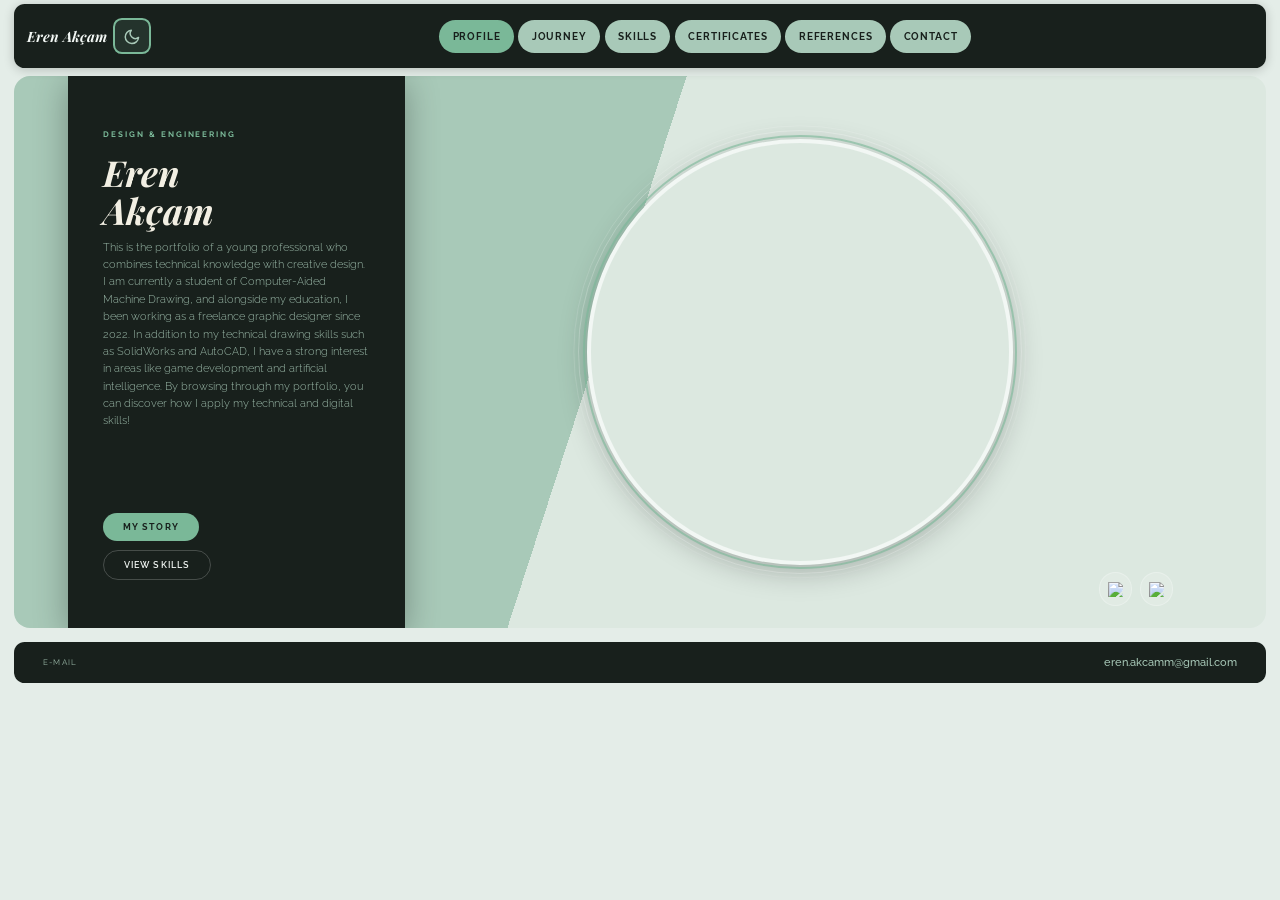
==== commit 29eeaad0: "Add files via upload" ====
--- a/index.html
+++ b/index.html
@@ -1,4 +1,4 @@
-<!DOCTYPE html><html lang="en"><head><meta charset="UTF-8"/><meta name="viewport" content="width=device-width, initial-scale=1.0"/><title id="page-title">Eren Akçam | Portfolio</title><link rel="icon" id="site-favicon" type="image/png" href="assets/favicon.png"/><link rel="preconnect" href="https://fonts.googleapis.com"><link rel="preconnect" href="https://fonts.gstatic.com" crossorigin><link rel="preconnect" href="https://static.wixstatic.com" crossorigin><link rel="dns-prefetch" href="https://static.wixstatic.com"><link rel="preload" href="assets/profile.png" as="image" fetchpriority="high"/><link rel="preload" as="style" href="https://fonts.googleapis.com/css2?family=Playfair+Display:ital,wght@0,700;1,700&family=Barlow+Condensed:wght@300;400;500;600;700&family=Raleway:wght@300;400;500;600;700&family=Outfit:wght@300;400;500;600;700;800&family=Inter:wght@300;400;500;600;700&family=JetBrains+Mono:wght@400;700&display=swap" onload='this.onload=null,this.rel="stylesheet"'/><noscript><link href="https://fonts.googleapis.com/css2?family=Playfair+Display:ital,wght@0,700;1,700&family=Barlow+Condensed:wght@300;400;500;600;700&family=Raleway:wght@300;400;500;600;700&family=Outfit:wght@300;400;500;600;700;800&family=Inter:wght@300;400;500;600;700&family=JetBrains+Mono:wght@400;700&display=swap" rel="stylesheet"/></noscript><style>*,::after,::before{box-sizing:border-box;margin:0;padding:0}:root{--bw:1440;--x:100vw;--u:calc(var(--x)/var(--bw));--nh:calc(var(--u)*72);--np:calc(var(--u)*5);--g:#7ab898;--gd:#2d5a3d;--gl:#a8c9b8;--gp:#dce8e0;--bej:#e4ede8;--bl:#f2f7f4;--bm:#c4d8cc;--bd:#9ab8a8;--blk:#18201c;--txt:#1e2e28;--tm:#4a6a58;--mu:#6b7a6e}body,html{min-height:100%}html{font-size:calc(var(--u)*16)}::selection{background:var(--gl);color:var(--blk)}::-moz-selection{background:var(--gl);color:var(--blk)}body{font-family:Raleway,sans-serif;background:var(--bej);color:var(--txt);overflow-x:hidden;padding-top:calc(var(--nh) + var(--np)*2 + calc(var(--u)*4))}.nw{position:fixed;top:0;left:0;right:0;z-index:999;padding:var(--np) calc(var(--u)*16);background:var(--bej)}nav{background:var(--blk);border-radius:calc(var(--u)*12);height:var(--nh);display:flex;align-items:center;padding:0 calc(var(--u)*14);gap:calc(var(--u)*7);box-shadow:0 calc(var(--u)*2) calc(var(--u)*12) rgba(0,0,0,.2)}.nb{font-family:'Playfair Display',serif;font-style:italic;font-weight:700;font-size:1rem;color:var(--bl);background:0 0;border:none;cursor:pointer;white-space:nowrap;flex-shrink:0;padding:0}.nm{display:flex;align-items:center;list-style:none;gap:calc(var(--u)*5);flex:1;justify-content:center;flex-wrap:nowrap}.nm a{padding:calc(var(--u)*12) calc(var(--u)*15);border-radius:calc(var(--u)*22);font-size:.68rem;font-weight:700;letter-spacing:.09em;text-transform:uppercase;color:var(--blk);text-decoration:none;cursor:pointer;white-space:nowrap;transition:background .15s,color .15s;display:block;background:var(--gl);border:none}.nm a:hover{background:var(--g);color:var(--blk)}.nm a.on{background:var(--g);color:var(--blk)}.nav-burger{display:none;flex-direction:column;gap:calc(var(--u)*5);cursor:pointer;padding:calc(var(--u)*8);background:0 0;border:none;flex-shrink:0;margin-left:auto}.nav-burger span{display:block;width:calc(var(--u)*22);height:calc(var(--u)*2);background:var(--gl);border-radius:calc(var(--u)*2);transition:all .25s}.nav-burger.open span:first-child{transform:rotate(45deg) translate(calc(var(--u)*5),calc(var(--u)*5))}.nav-burger.open span:nth-child(2){opacity:0}.nav-burger.open span:nth-child(3){transform:rotate(-45deg) translate(calc(var(--u)*5),calc(var(--u)*-5))}.mob-back{display:none;position:fixed;top:calc(var(--nh) + var(--np)*2 + calc(var(--u)*10));right:calc(var(--u)*10);z-index:500;align-items:center;gap:calc(var(--u)*6);background:var(--blk);border:calc(var(--u)*1.5) solid rgba(255,255,255,.2);border-radius:calc(var(--u)*50);cursor:pointer;font-family:Raleway,sans-serif;font-size:.6rem;font-weight:700;letter-spacing:.1em;text-transform:uppercase;color:var(--gl);padding:calc(var(--u)*10) calc(var(--u)*16);box-shadow:0 calc(var(--u)*4) calc(var(--u)*16) rgba(0,0,0,.35);transition:background .15s}.mob-back:active{background:var(--gd)}.mob-back svg{width:calc(var(--u)*14);height:calc(var(--u)*14);fill:none;stroke:var(--gl);stroke-width:2.5;stroke-linecap:round;stroke-linejoin:round}.pg{display:none!important}.pg.on{display:flex!important;flex-direction:column}.hero{margin:0 calc(var(--u)*16) calc(var(--u)*16);border-radius:calc(var(--u)*18);overflow:hidden;display:flex;align-items:center;justify-content:center;min-height:calc(var(--u)*550);position:relative;flex-shrink:0;padding:0 calc(var(--u)*40);gap:0}.hero::before{content:'';position:absolute;inset:0;background:linear-gradient(108deg,var(--gl) 47%,var(--gp) 47%);pointer-events:none}.hc{position:relative;z-index:2;background:var(--blk);border-radius:calc(var(--u)*14);margin:0 0 0 calc(var(--u)*20);width:calc(var(--u)*380);flex-shrink:0;padding:calc(var(--u)*44) calc(var(--u)*40) calc(var(--u)*40);display:flex;flex-direction:column;justify-content:space-between;box-shadow:0 calc(var(--u)*8) calc(var(--u)*36) rgba(0,0,0,.3)}.ht{font-size:.55rem;font-weight:700;letter-spacing:.25em;text-transform:uppercase;color:var(--g);margin-bottom:calc(var(--u)*16)}.hn{font-family:'Playfair Display',serif;font-style:italic;font-weight:700;font-size:clamp(2.1rem,2.8vw,3.2rem);line-height:1.06;color:var(--bl);margin-bottom:calc(var(--u)*11)}.hr2{font-size:.74rem;color:var(--bd);font-weight:300;line-height:1.65;margin-bottom:calc(var(--u)*30)}.hb{display:flex;flex-direction:column;gap:calc(var(--u)*10)}.bg{display:inline-flex;align-items:center;justify-content:center;padding:calc(var(--u)*10) calc(var(--u)*22);border-radius:calc(var(--u)*50);font-size:.63rem;font-weight:700;letter-spacing:.13em;text-transform:uppercase;background:var(--g);color:var(--blk);border:none;cursor:pointer;text-decoration:none;width:fit-content;transition:background .2s}.bg:hover{background:var(--gd)}.bo{display:inline-flex;align-items:center;justify-content:center;padding:calc(var(--u)*10) calc(var(--u)*22);border-radius:calc(var(--u)*50);font-size:.63rem;font-weight:600;letter-spacing:.13em;text-transform:uppercase;background:0 0;color:var(--bl);border:calc(var(--u)*1.5) solid rgba(255,255,255,.2);cursor:pointer;text-decoration:none;width:fit-content;transition:border-color .2s}.bo:hover{border-color:rgba(255,255,255,.5)}.hp{flex:1;position:relative;z-index:1;display:flex;align-items:center;justify-content:center;overflow:visible;min-width:calc(var(--u)*300);margin-right:calc(var(--u)*40)}.hp::before{content:'';position:absolute;width:100%;max-width:calc(var(--u)*400);aspect-ratio:1/1;border-radius:50%;background:rgba(255,255,255,.11);top:50%;left:50%;transform:translate(-50%,-50%);pointer-events:none}.hp::after{content:'';position:absolute;width:100%;max-width:calc(var(--u)*510);aspect-ratio:1/1;border-radius:50%;border:calc(var(--u)*1.5) solid rgba(255,255,255,.14);top:50%;left:50%;transform:translate(-50%,-50%);pointer-events:none}.hpf{position:relative;width:100%;max-width:calc(var(--u)*480);aspect-ratio:1/1;border-radius:50%;flex-shrink:0;z-index:2}.hpf::before{content:'';position:absolute;inset:calc(var(--u)*-10);border-radius:50%;border:calc(var(--u)*2) solid rgba(255,255,255,.22)}.hpf::after{content:'';position:absolute;inset:calc(var(--u)*-4);border-radius:50%;border:calc(var(--u)*2.5) solid var(--g);opacity:.6}.hpf img{width:100%;height:100%;object-fit:cover;object-position:top center;display:block;border-radius:50%;border:calc(var(--u)*5) solid var(--bl);box-shadow:0 calc(var(--u)*8) calc(var(--u)*32) rgba(0,0,0,.25)}.hpl{display:none}.hs{position:absolute;bottom:calc(var(--u)*24);right:calc(var(--u)*24);display:flex;gap:calc(var(--u)*8);z-index:5}.sb{width:calc(var(--u)*38);height:calc(var(--u)*38);border-radius:50%;background:rgba(255,255,255,.15);border:calc(var(--u)*1) solid rgba(255,255,255,.26);display:flex;align-items:center;justify-content:center;text-decoration:none;transition:background .2s}.sb:hover{background:rgba(255,255,255,.28)}.sb img{width:calc(var(--u)*17);height:calc(var(--u)*17);object-fit:contain}.pb{margin:0 calc(var(--u)*16) 0;background:var(--gd);border-radius:calc(var(--u)*18) calc(var(--u)*18) 0 0;padding:calc(var(--u)*44) calc(var(--u)*52) calc(var(--u)*32);position:relative;overflow:hidden;flex-shrink:0}.pb::after{content:'';position:absolute;right:calc(var(--u)*-60);top:calc(var(--u)*-60);width:calc(var(--u)*260);height:calc(var(--u)*260);border-radius:50%;background:var(--g);opacity:.12}.pb h1{font-family:'Playfair Display',serif;font-style:italic;font-weight:700;font-size:clamp(2.6rem,4.5vw,4.8rem);color:var(--bl);line-height:1;position:relative;z-index:1}.pbs{font-size:.62rem;font-weight:700;letter-spacing:.22em;text-transform:uppercase;color:var(--gl);margin-top:calc(var(--u)*8);position:relative;z-index:1}.pbd{margin:0 calc(var(--u)*16) calc(var(--u)*16);background:var(--bl);border-radius:0 0 calc(var(--u)*18) calc(var(--u)*18);border:calc(var(--u)*1) solid var(--bm);border-top:none;padding:calc(var(--u)*48) calc(var(--u)*52) calc(var(--u)*68)}.pf{margin:0 calc(var(--u)*16) calc(var(--u)*5);background:var(--blk);border-radius:calc(var(--u)*12);padding:calc(var(--u)*16) calc(var(--u)*32);display:flex;align-items:center;justify-content:space-between;flex-wrap:wrap;gap:calc(var(--u)*8);flex-shrink:0}.pfl{font-size:.56rem;letter-spacing:.17em;text-transform:uppercase;color:var(--bd)}.pfe{font-size:.76rem;color:var(--gl);text-decoration:none;font-weight:500}.tlh{font-family:'Playfair Display',serif;font-style:italic;font-size:1.35rem;font-weight:700;color:var(--gd)!important;padding-bottom:calc(var(--u)*10);border-bottom:calc(var(--u)*2) solid var(--g);margin-top:calc(var(--u)*56);margin-bottom:calc(var(--u)*28);display:flex;align-items:center;gap:calc(var(--u)*10)}.tlh:first-child{margin-top:0}.tlh-dot{width:calc(var(--u)*8);height:calc(var(--u)*8);border-radius:50%;background:var(--g);flex-shrink:0;display:inline-block}.tl-grid{display:flex;flex-direction:column;gap:calc(var(--u)*16);margin-bottom:calc(var(--u)*20)}.logo-card{display:flex;flex-direction:column;align-items:center;justify-content:center;padding:calc(var(--u)*36) calc(var(--u)*32);background:linear-gradient(135deg,rgba(45,90,61,.98) 0,rgba(32,64,48,.98) 100%);border-radius:calc(var(--u)*16);border:calc(var(--u)*1.5) solid rgba(122,184,152,.35);box-shadow:0 calc(var(--u)*8) calc(var(--u)*24) rgba(0,0,0,.2);backdrop-filter:blur(calc(var(--u)*12));position:relative;overflow:hidden;min-width:calc(var(--u)*160);min-height:calc(var(--u)*200);transition:all .3s ease;margin:0}.logo-card::before{content:'';position:absolute;inset:0;background:radial-gradient(circle at 35% 65%,rgba(122,184,152,.18) 0,transparent 55%),radial-gradient(circle at 75% 35%,rgba(106,170,130,.08) 0,transparent 45%);pointer-events:none;z-index:1}.logo-card:hover{transform:translateY(calc(var(--u)*-4));box-shadow:0 calc(var(--u)*12) calc(var(--u)*32) rgba(0,0,0,.25);background:linear-gradient(135deg,rgba(50,100,70,.98) 0,rgba(35,70,52,.98) 100%)}.logo-card img{position:relative;z-index:2;width:100%;max-width:calc(var(--u)*110);height:auto;aspect-ratio:1/1;object-fit:contain;transition:transform .3s cubic-bezier(.34, 1.56, .64, 1);border-radius:calc(var(--u)*12)}.logo-card:hover img{transform:scale(1.12)}.logo-period{font-family:Raleway,sans-serif;font-size:1rem;font-weight:700;color:rgba(255,255,255,.95);text-align:center;margin-top:calc(var(--u)*18);letter-spacing:.06em;text-transform:uppercase;position:relative;z-index:2}.logo-period-date{font-size:.85rem;color:rgba(255,255,255,.75);font-weight:500;margin-top:calc(var(--u)*6);letter-spacing:.04em;position:relative;z-index:2}.tli{display:grid;grid-template-columns:42% 58%;min-height:calc(var(--u)*380);border-radius:0;border-bottom:calc(var(--u)*1) solid rgba(0,0,0,.08);overflow:hidden;position:relative;box-shadow:0 calc(var(--u)*1) 0 var(--bm)}.tli:first-child{border-radius:calc(var(--u)*20) calc(var(--u)*20) 0 0}.tli:last-child{border-radius:0 0 calc(var(--u)*20) calc(var(--u)*20);border-bottom:none;box-shadow:none}.tli:only-child{border-radius:calc(var(--u)*20)}.tli:nth-child(2n){direction:rtl}.tli:nth-child(2n)>*{direction:ltr}.tli-visual{position:relative;overflow:hidden;background:var(--blk)}.tli-visual-bg{position:absolute;inset:0;background-size:cover;background-position:center;transition:transform .7s cubic-bezier(.25,0,.1,1)}.tli:hover .tli-visual-bg{transform:scale(1.06)}.tli-visual::before{content:'';position:absolute;inset:0;z-index:1;background:radial-gradient(ellipse at 30% 20%,rgba(122,184,152,.22) 0,transparent 60%),radial-gradient(ellipse at 80% 80%,rgba(45,90,61,.55) 0,transparent 55%),linear-gradient(160deg,rgba(24,32,28,.15) 0,rgba(24,32,28,.82) 100%)}.tli-visual::after{content:'';position:absolute;top:0;right:0;bottom:0;width:calc(var(--u)*3);z-index:3;background:linear-gradient(to bottom,var(--g) 0,rgba(122,184,152,.1) 100%)}.tli:nth-child(2n) .tli-visual::after{left:0;right:auto}.tli-visual-fallback{position:absolute;inset:0;z-index:2;display:flex;flex-direction:column;align-items:center;justify-content:center;gap:calc(var(--u)*16);padding:calc(var(--u)*28)}.tli-logo-wrap{width:100%;max-width:calc(var(--u)*140);aspect-ratio:1/1;border-radius:calc(var(--u)*16);background:linear-gradient(135deg,rgba(45,90,61,.95) 0,rgba(32,64,48,.95) 100%);border:calc(var(--u)*1.5) solid rgba(122,184,152,.4);backdrop-filter:blur(calc(var(--u)*12));-webkit-backdrop-filter:blur(calc(var(--u)*12));display:flex;align-items:center;justify-content:center;overflow:hidden;box-shadow:0 calc(var(--u)*8) calc(var(--u)*24) rgba(0,0,0,.25);transition:transform .35s cubic-bezier(.34, 1.56, .64, 1),box-shadow .3s;position:relative}.tli-logo-wrap::before{content:'';position:absolute;inset:0;background:radial-gradient(circle at 30% 70%,rgba(122,184,152,.15) 0,transparent 50%);pointer-events:none;z-index:1}.tli:hover .tli-logo-wrap{transform:scale(1.1);box-shadow:0 calc(var(--u)*14) calc(var(--u)*48) rgba(0,0,0,.5)}.tli-logo-wrap img{width:100%;max-width:calc(var(--u)*100);height:auto;aspect-ratio:1/1;object-fit:contain;filter:drop-shadow(0 calc(var(--u)*2) calc(var(--u)*8) rgba(0,0,0,.4)) brightness(1.15);position:relative;z-index:2;transition:transform .35s cubic-bezier(.34, 1.56, .64, 1);border-radius:calc(var(--u)*10)}.tli:hover .tli-logo-wrap img{transform:scale(1.08)}.tli-logo-wrap svg{width:calc(var(--u)*52);height:calc(var(--u)*52);stroke:rgba(255,255,255,.7);fill:none;stroke-width:1.5;position:relative;z-index:2}.tli-date{position:absolute;bottom:0;left:0;right:0;z-index:3;padding:calc(var(--u)*20) calc(var(--u)*22) calc(var(--u)*18);background:linear-gradient(to top,rgba(0,0,0,.75) 0,transparent 100%);display:flex;align-items:flex-end;justify-content:space-between}.tli-date-text{font-family:'Barlow Condensed',sans-serif;font-size:1.15rem;font-weight:700;letter-spacing:.12em;text-transform:uppercase;color:#fff;line-height:1.1;text-shadow:0 calc(var(--u)*2) calc(var(--u)*8) rgba(0,0,0,.5);transition:font-size .2s}.tli-date-accent{width:calc(var(--u)*28);height:calc(var(--u)*2);background:var(--g);border-radius:calc(var(--u)*1);margin-bottom:calc(var(--u)*3)}.tli-content{background:var(--bl);padding:calc(var(--u)*40) calc(var(--u)*44);display:flex;flex-direction:column;justify-content:center;gap:calc(var(--u)*12);position:relative;overflow:hidden}.tli-content::before{content:'';position:absolute;right:calc(var(--u)*-60);top:calc(var(--u)*-60);width:calc(var(--u)*220);height:calc(var(--u)*220);border-radius:50%;background:radial-gradient(circle,var(--gp) 0,transparent 68%);opacity:.55;pointer-events:none}.tli-content::after{content:'';position:absolute;left:calc(var(--u)*-30);bottom:calc(var(--u)*-30);width:calc(var(--u)*120);height:calc(var(--u)*120);border-radius:50%;background:radial-gradient(circle,var(--bm) 0,transparent 70%);opacity:.3;pointer-events:none}.tli-type{font-size:.52rem;font-weight:800;letter-spacing:.22em;text-transform:uppercase;color:var(--g);display:flex;align-items:center;gap:calc(var(--u)*8);position:relative;z-index:1}.tli-type::before{content:'';display:inline-block;width:calc(var(--u)*24);height:calc(var(--u)*1.5);background:var(--g);border-radius:calc(var(--u)*1);flex-shrink:0}.tlt{font-family:'Playfair Display',serif;font-style:italic;font-weight:700;font-size:clamp(1.3rem,2.2vw,1.75rem);line-height:1.12;color:var(--txt);position:relative;z-index:1}.tls{font-size:.74rem;font-weight:700;letter-spacing:.06em;text-transform:uppercase;color:var(--gd);position:relative;z-index:1}.tlc{font-size:.67rem;color:var(--mu);display:flex;align-items:center;gap:calc(var(--u)*5);position:relative;z-index:1}.tlc svg{width:calc(var(--u)*11);height:calc(var(--u)*11);flex-shrink:0;fill:none;stroke:currentColor;stroke-width:2;opacity:.7}.tlp{font-size:.86rem;line-height:1.9;color:var(--tm);font-weight:300;display:-webkit-box;-webkit-line-clamp:5;-webkit-box-orient:vertical;overflow:hidden;position:relative;z-index:1;max-height:calc(var(--u)*220);transition:max-height .35s ease-out}.tlp.expanded{-webkit-line-clamp:unset;overflow:visible;max-height:calc(var(--u)*1200);transition:max-height .4s ease-out}@media(max-width:768px){.tlp{max-height:calc(var(--u)*160)}.tlp.expanded{max-height:calc(var(--u)*800)}}.tli-expand-btn{display:inline-flex;align-items:center;gap:calc(var(--u)*5);font-size:.58rem;font-weight:700;letter-spacing:.1em;text-transform:uppercase;color:var(--gd);background:0 0;border:none;cursor:pointer;padding:calc(var(--u)*4) 0;margin-top:calc(var(--u)*2);transition:color .15s,transform .15s;position:relative;z-index:1;user-select:none}.tli-expand-btn:hover{color:var(--g);transform:translateX(calc(var(--u)*2))}.tli-expand-btn:active{transform:translateX(calc(var(--u)*1))}.tli-expand-btn svg{width:calc(var(--u)*12);height:calc(var(--u)*12);fill:none;stroke:currentColor;stroke-width:2.5;stroke-linecap:round;stroke-linejoin:round;transition:transform .2s}.tli-expand-btn.open svg{transform:rotate(180deg)}@media(max-width:768px){.tli{grid-template-columns:1fr;min-height:auto}.tli-visual{height:calc(var(--u)*200)}.tli-logo-wrap{width:100%;max-width:calc(var(--u)*90)}.tli-logo-wrap img{width:100%;max-width:calc(var(--u)*70)}.tli-logo-wrap svg{width:calc(var(--u)*40);height:calc(var(--u)*40)}.tli-date-text{font-size:.96rem;font-weight:700;letter-spacing:.11em}.tli-date{padding:calc(var(--u)*18) calc(var(--u)*20) calc(var(--u)*16)}.tli-content{padding:calc(var(--u)*20) calc(var(--u)*18) calc(var(--u)*24);gap:calc(var(--u)*10)}.tlt{font-size:1.05rem;font-weight:600}.tlp{font-size:.8rem;-webkit-line-clamp:3;line-height:1.8}.tli-expand-btn{font-size:.6rem;margin-top:calc(var(--u)*4)}}@media(max-width:480px){.tli-logo-wrap{width:100%;max-width:calc(var(--u)*75)}.tli-logo-wrap img{width:100%;max-width:calc(var(--u)*56)}.tli-logo-wrap svg{width:calc(var(--u)*36);height:calc(var(--u)*36)}.tli-date-text{font-size:.88rem;font-weight:700;letter-spacing:.1em}.tli-date{padding:calc(var(--u)*16) calc(var(--u)*18) calc(var(--u)*14)}.tli-content{padding:calc(var(--u)*16) calc(var(--u)*14) calc(var(--u)*20);gap:calc(var(--u)*8)}.tlt{font-size:.95rem;font-weight:600}.tlp{font-size:.78rem;-webkit-line-clamp:2;line-height:1.7}.tli-expand-btn{font-size:.55rem;margin-top:calc(var(--u)*3)}}.skh{font-family:'Playfair Display',serif;font-style:italic;font-size:1.35rem;font-weight:700;color:var(--gd)!important;padding-bottom:calc(var(--u)*10);border-bottom:calc(var(--u)*2) solid var(--g);margin-bottom:calc(var(--u)*18);margin-top:calc(var(--u)*44);background:0 0}.skh:first-child{margin-top:0}.skg{display:grid;grid-template-columns:repeat(auto-fit,minmax(calc(var(--u)*246),1fr));gap:calc(var(--u)*10);margin-bottom:calc(var(--u)*4)}.skc{background:var(--bej);border:calc(var(--u)*1.5) solid var(--bm);border-radius:calc(var(--u)*11);padding:calc(var(--u)*13) calc(var(--u)*17) calc(var(--u)*11);display:flex;flex-direction:column;gap:calc(var(--u)*8);transition:transform .15s,border-color .15s}.skc:hover{transform:translateY(calc(var(--u)*-2));border-color:var(--g)}.skt{display:flex;align-items:center;justify-content:space-between;gap:calc(var(--u)*7)}.skn{font-family:'Barlow Condensed',sans-serif;font-size:.9rem;font-weight:600;color:var(--txt);letter-spacing:.04em;text-transform:uppercase}.skb{font-size:.54rem;font-weight:700;letter-spacing:.08em;text-transform:uppercase;padding:calc(var(--u)*2) calc(var(--u)*7);border-radius:calc(var(--u)*20);white-space:nowrap;flex-shrink:0}.ba{background:var(--gd);color:#fff;border:calc(var(--u)*1) solid var(--gd)}.bi{background:var(--g);color:#fff;border:calc(var(--u)*1) solid var(--g)}.bb{background:var(--gl);color:#fff;border:calc(var(--u)*1) solid var(--gl)}.bn{background:var(--blk);color:#fff;border:calc(var(--u)*1) solid var(--blk)}.sbt{width:100%;height:calc(var(--u)*5);background:var(--bm);border-radius:calc(var(--u)*3);overflow:hidden}.sbf{height:100%;border-radius:calc(var(--u)*3);background:linear-gradient(90deg,var(--gd),var(--g));transition:width 1s cubic-bezier(.4,0,.2,1)}.crt{display:grid;grid-template-columns:repeat(auto-fit,minmax(calc(var(--u)*300),1fr));gap:calc(var(--u)*22);align-items:start}.cs{background:var(--bl);border:calc(var(--u)*1.5) solid var(--bm);border-radius:calc(var(--u)*15);overflow:hidden;box-shadow:0 calc(var(--u)*3) calc(var(--u)*16) rgba(0,0,0,.07)}.csh{font-family:'Playfair Display',serif;font-style:italic;font-size:.92rem;font-weight:700;color:var(--bl);padding:calc(var(--u)*10) calc(var(--u)*16);background:var(--gd);display:flex;align-items:center;gap:calc(var(--u)*7)}.csh::before{content:'';display:inline-block;width:calc(var(--u)*5);height:calc(var(--u)*5);border-radius:50%;background:var(--gl);flex-shrink:0}.csv{margin:calc(var(--u)*10) calc(var(--u)*10) 0;border-radius:calc(var(--u)*9);overflow:hidden;border:calc(var(--u)*1.5) solid var(--bm);background:var(--blk);position:relative}.cia{position:relative;width:100%;background:#111;overflow:hidden}.cia img{width:100%;height:auto;object-fit:contain;display:block;cursor:zoom-in}.ca{position:absolute;top:50%;transform:translateY(-50%);width:calc(var(--u)*30);height:calc(var(--u)*30);border-radius:50%;background:rgba(10,10,6,.65);border:calc(var(--u)*1) solid rgba(255,255,255,.17);display:flex;align-items:center;justify-content:center;cursor:pointer;z-index:4;color:#fff;transition:background .15s}.ca:hover{background:var(--gd);transform:translateY(-50%) scale(1.1)}.ca.pv{left:calc(var(--u)*9)}.ca.nx{right:calc(var(--u)*9)}.ca svg{width:calc(var(--u)*13);height:calc(var(--u)*13);fill:none;stroke:currentColor;stroke-width:2.5;stroke-linecap:round;stroke-linejoin:round}@media(max-width:768px){.ca{width:calc(var(--u)*42);height:calc(var(--u)*42)}.ca svg{width:calc(var(--u)*18);height:calc(var(--u)*18)}.ca.pv{left:calc(var(--u)*6)}.ca.nx{right:calc(var(--u)*6)}}.cnp{margin:calc(var(--u)*7) calc(var(--u)*10) calc(var(--u)*10);background:var(--bej);border:calc(var(--u)*1) solid var(--bm);border-radius:calc(var(--u)*8);padding:calc(var(--u)*7) calc(var(--u)*11);display:flex;align-items:center;gap:calc(var(--u)*8);flex-wrap:wrap}.cna{font-family:'Barlow Condensed',sans-serif;font-size:.69rem;font-weight:700;color:var(--tm);letter-spacing:.07em;text-transform:uppercase;flex:1;overflow:hidden;text-overflow:ellipsis;white-space:nowrap}.cco{font-size:.58rem;font-weight:700;color:#fff;background:var(--gd);border:calc(var(--u)*1) solid var(--gd);padding:calc(var(--u)*2) calc(var(--u)*8);border-radius:calc(var(--u)*20);white-space:nowrap;flex-shrink:0;box-shadow:0 calc(var(--u)*2) calc(var(--u)*6) rgba(77,112,64,.2)}.cds{display:flex;gap:calc(var(--u)*5);align-items:center;justify-content:center;padding:0 calc(var(--u)*10) calc(var(--u)*9);flex-wrap:wrap}.cd{width:calc(var(--u)*6);height:calc(var(--u)*6);border-radius:50%;background:var(--bm);cursor:pointer;transition:background .2s,transform .15s;border:none;padding:0}.cd.on{background:var(--gd);transform:scale(1.4)}.pgrd{display:grid;grid-template-columns:repeat(auto-fit,minmax(calc(var(--u)*260),1fr));gap:calc(var(--u)*18)}.cc{border-radius:calc(var(--u)*14);overflow:hidden;cursor:pointer;background:var(--bl);border:calc(var(--u)*1.5) solid var(--bm);box-shadow:0 calc(var(--u)*3) calc(var(--u)*14) rgba(0,0,0,.07);transition:transform .18s,box-shadow .18s}.cc:hover{transform:translateY(calc(var(--u)*-3));box-shadow:0 calc(var(--u)*10) calc(var(--u)*26) rgba(0,0,0,.11)}.ccv{width:100%;aspect-ratio:16/9;object-fit:cover;display:block}.ccp{width:100%;aspect-ratio:16/9;background:linear-gradient(135deg,var(--gl),var(--gp));display:flex;align-items:center;justify-content:center}.ccp svg{width:calc(var(--u)*42);height:calc(var(--u)*42);opacity:.38}.cci{padding:calc(var(--u)*15) calc(var(--u)*17)}.cctg{font-size:.54rem;font-weight:700;letter-spacing:.19em;text-transform:uppercase;color:var(--g);margin-bottom:calc(var(--u)*5)}.cct{font-family:'Barlow Condensed',sans-serif;font-size:1.18rem;font-weight:700;color:var(--txt);letter-spacing:.04em;text-transform:uppercase;margin-bottom:calc(var(--u)*6)}.ccc{display:inline-flex;align-items:center;gap:calc(var(--u)*4);font-size:.6rem;font-weight:700;letter-spacing:.08em;text-transform:uppercase;color:var(--gd);background:#c6d9b8;border:calc(var(--u)*1) solid #a8c49a;padding:calc(var(--u)*2) calc(var(--u)*8);border-radius:calc(var(--u)*20)}.bb2{display:inline-flex;align-items:center;gap:calc(var(--u)*6);font-size:.64rem;font-weight:700;letter-spacing:.11em;text-transform:uppercase;color:var(--gd);cursor:pointer;margin-bottom:calc(var(--u)*24);background:0 0;border:none;padding:0}.bb2 svg{width:calc(var(--u)*14);height:calc(var(--u)*14);fill:none;stroke:currentColor;stroke-width:2.5;stroke-linecap:round;stroke-linejoin:round}.pjgrd{display:grid;grid-template-columns:repeat(auto-fit,minmax(calc(var(--u)*210),1fr));gap:calc(var(--u)*13)}.pj{border-radius:calc(var(--u)*12);overflow:hidden;cursor:pointer;background:var(--bl);border:calc(var(--u)*1.5) solid var(--bm);transition:transform .16s}.pj:hover{transform:translateY(calc(var(--u)*-2))}.pjv{width:100%;aspect-ratio:4/3;object-fit:cover;display:block}.pjp{width:100%;aspect-ratio:4/3;background:linear-gradient(135deg,var(--gp),var(--bej));display:flex;align-items:center;justify-content:center}.pji{padding:calc(var(--u)*11) calc(var(--u)*13)}.pjt{font-family:'Barlow Condensed',sans-serif;font-size:.97rem;font-weight:700;color:var(--txt);letter-spacing:.03em;text-transform:uppercase;margin-bottom:calc(var(--u)*2)}.pjs{font-size:.66rem;color:var(--mu)}.pd-wrap{width:100%;max-width:calc(var(--u)*760)}.pd-head{margin-bottom:calc(var(--u)*28);padding-bottom:calc(var(--u)*22);border-bottom:calc(var(--u)*2) solid var(--g)}.pd-badges{display:flex;gap:calc(var(--u)*7);flex-wrap:wrap;margin-bottom:calc(var(--u)*10)}.pd-badge{font-size:.56rem;font-weight:700;letter-spacing:.12em;text-transform:uppercase;padding:calc(var(--u)*3) calc(var(--u)*9);border-radius:calc(var(--u)*20)}.pd-badge.featured{background:var(--g);color:var(--bl)}.pd-badge.status-ongoing{background:#d6e4cc;color:var(--gd);border:calc(var(--u)*1) solid #b8ceac}.pd-badge.status-done{background:#c6d9b8;color:#2a5020;border:calc(var(--u)*1) solid #a8c49a}.pd-badge.tag{background:var(--bej);color:var(--tm);border:calc(var(--u)*1) solid var(--bm)}.pd-title{font-family:'Playfair Display',serif;font-style:italic;font-weight:700;font-size:2rem;color:var(--txt);line-height:1.1;margin-bottom:calc(var(--u)*6)}.pd-meta{display:flex;gap:calc(var(--u)*16);flex-wrap:wrap;font-size:.72rem;color:var(--mu);margin-top:calc(var(--u)*8)}.pd-meta span{display:flex;align-items:center;gap:calc(var(--u)*5)}.pd-meta svg{width:calc(var(--u)*13);height:calc(var(--u)*13);fill:none;stroke:currentColor;stroke-width:2;stroke-linecap:round;stroke-linejoin:round}.blk2{margin-bottom:calc(var(--u)*24)}.blbl{font-size:.55rem;font-weight:700;letter-spacing:.17em;text-transform:uppercase;color:var(--mu);margin-bottom:calc(var(--u)*8);display:flex;align-items:center;gap:calc(var(--u)*6)}.blbl svg{width:calc(var(--u)*12);height:calc(var(--u)*12);fill:none;stroke:currentColor;stroke-width:2;stroke-linecap:round;stroke-linejoin:round}.bdsc{font-size:.86rem;line-height:1.85;color:var(--tm);font-weight:300}.bimg{display:grid;grid-template-columns:repeat(auto-fit,minmax(calc(var(--u)*170),1fr));gap:calc(var(--u)*8)}.bimg img{width:100%;border-radius:calc(var(--u)*8);object-fit:cover;cursor:zoom-in;aspect-ratio:4/3}.bvid{width:100%;border-radius:calc(var(--u)*9);max-height:calc(var(--u)*360);background:#000;display:block}.baud{width:100%;border-radius:calc(var(--u)*7);margin-bottom:calc(var(--u)*6)}.embed-wrap{position:relative;width:100%;padding-bottom:56.25%;border-radius:calc(var(--u)*10);overflow:hidden;background:#000}.embed-wrap iframe{position:absolute;inset:0;width:100%;height:100%;border:none}.blnk{display:inline-flex;align-items:center;gap:calc(var(--u)*5);padding:calc(var(--u)*7) calc(var(--u)*14);border-radius:calc(var(--u)*7);background:var(--bej);border:calc(var(--u)*1.5) solid var(--bm);font-size:.7rem;font-weight:600;color:var(--gd);text-decoration:none;margin-right:calc(var(--u)*6);margin-bottom:calc(var(--u)*6);flex-wrap:wrap}.blnk:hover{border-color:var(--g);background:var(--gp)}.blnk svg{width:calc(var(--u)*12);height:calc(var(--u)*12);fill:none;stroke:currentColor;stroke-width:2;stroke-linecap:round;stroke-linejoin:round}.bdoc{display:flex;align-items:center;gap:calc(var(--u)*8);padding:calc(var(--u)*10) calc(var(--u)*13);border-radius:calc(var(--u)*9);background:var(--bej);border:calc(var(--u)*1.5) solid var(--bm);margin-bottom:calc(var(--u)*7);text-decoration:none}.bdoc:hover{border-color:var(--g)}.bdoc-i{width:calc(var(--u)*28);height:calc(var(--u)*28);border-radius:calc(var(--u)*6);background:var(--gp);display:flex;align-items:center;justify-content:center;flex-shrink:0}.bdoc-i svg{width:calc(var(--u)*14);height:calc(var(--u)*14);fill:none;stroke:var(--gd);stroke-width:2;stroke-linecap:round;stroke-linejoin:round}.bdoc-n{font-size:.73rem;font-weight:600;color:var(--txt)}.bdoc-s{font-size:.6rem;color:var(--mu)}.ctl{display:grid;grid-template-columns:1fr 1.1fr;gap:calc(var(--u)*26);align-items:start}.ci{background:var(--blk);border-radius:calc(var(--u)*15);padding:calc(var(--u)*30) calc(var(--u)*26)}.citt{font-family:'Playfair Display',serif;font-style:italic;font-weight:700;font-size:1.42rem;color:var(--bl);margin-bottom:calc(var(--u)*6)}.cisb{font-size:.68rem;color:var(--bd);font-weight:300;line-height:1.7;margin-bottom:calc(var(--u)*24)}.cit{display:flex;align-items:center;gap:calc(var(--u)*12);padding:calc(var(--u)*12) 0;border-bottom:calc(var(--u)*1) solid rgba(255,255,255,.06);flex-wrap:wrap}.cit:last-child{border-bottom:none}.cit-i{width:calc(var(--u)*36);height:calc(var(--u)*36);border-radius:calc(var(--u)*8);background:rgba(122,158,106,.15);display:flex;align-items:center;justify-content:center;flex-shrink:0}.cit-i svg{width:calc(var(--u)*16);height:calc(var(--u)*16);fill:none;stroke:var(--gl);stroke-width:2;stroke-linecap:round;stroke-linejoin:round}.cit-l{font-size:.55rem;font-weight:700;letter-spacing:.15em;text-transform:uppercase;color:var(--bd);margin-bottom:calc(var(--u)*2)}.cit-v{font-size:.8rem;color:var(--bl);font-weight:400;text-decoration:none;word-break:break-all}.cit-v:hover{opacity:.65}.cf{background:var(--bl);border:calc(var(--u)*1.5) solid var(--bm);border-radius:calc(var(--u)*15);padding:calc(var(--u)*30) calc(var(--u)*26);box-shadow:0 calc(var(--u)*2) calc(var(--u)*12) rgba(0,0,0,.06)}.cft{font-family:'Playfair Display',serif;font-style:italic;font-weight:700;font-size:1.2rem;color:var(--txt)!important;margin-bottom:calc(var(--u)*5)}.cfs{font-size:.7rem;color:#4a4a30;margin-bottom:calc(var(--u)*20);line-height:1.6}.fld{margin-bottom:calc(var(--u)*13)}.flbl{display:block;font-size:.56rem;font-weight:700;letter-spacing:.15em;text-transform:uppercase;color:var(--gd);margin-bottom:calc(var(--u)*4)}.finp{width:100%;padding:calc(var(--u)*10) calc(var(--u)*13);border-radius:calc(var(--u)*8);border:calc(var(--u)*1.5) solid var(--bm);background:var(--bej);font-family:Raleway,sans-serif;font-size:.82rem;color:var(--txt);outline:0;resize:none;transition:border-color .18s;box-sizing:border-box}.finp:focus{border-color:var(--g)}.finp::placeholder{color:var(--bd)}.fr2{display:grid;grid-template-columns:1fr 1fr;gap:calc(var(--u)*11)}.fsub{width:100%;padding:calc(var(--u)*13);border-radius:calc(var(--u)*9);background:var(--gd);color:#fff;border:none;font-family:Raleway,sans-serif;font-size:.7rem;font-weight:700;letter-spacing:.15em;text-transform:uppercase;cursor:pointer;margin-top:calc(var(--u)*6);transition:background .2s,transform .1s;box-shadow:0 calc(var(--u)*3) calc(var(--u)*12) rgba(77,112,64,.35)}.fsub:hover{background:var(--blk);transform:translateY(calc(var(--u)*-1))}.fsub:active{transform:translateY(0)}.fsucc{display:none;text-align:center;padding:calc(var(--u)*32) calc(var(--u)*20)}.fsucc-i{width:calc(var(--u)*52);height:calc(var(--u)*52);border-radius:50%;background:#c6d9b8;display:flex;align-items:center;justify-content:center;margin:0 auto calc(var(--u)*14)}.fsucc-i svg{width:calc(var(--u)*22);height:calc(var(--u)*22);fill:none;stroke:var(--gd);stroke-width:2.5;stroke-linecap:round;stroke-linejoin:round}.fsucc-m{font-size:.92rem;color:var(--gd);font-weight:700;margin-bottom:calc(var(--u)*5)}.fsucc-s{font-size:.74rem;color:var(--tm)}.lb{display:none;position:fixed;inset:0;background:rgba(3,6,2,.93);z-index:9999;align-items:center;justify-content:center}.lb.on{display:flex}.lbx{position:absolute;top:calc(var(--u)*16);right:calc(var(--u)*22);font-size:2rem;color:var(--bl);cursor:pointer;background:0 0;border:none;opacity:.7;line-height:1}.lb-arr{width:calc(var(--u)*44);height:calc(var(--u)*44);border-radius:50%;background:rgba(0,0,0,.45);border:calc(var(--u)*1) solid rgba(255,255,255,.25);color:#fff;display:flex;align-items:center;justify-content:center;cursor:pointer;position:absolute;top:50%;transform:translateY(-50%);z-index:10;transition:background .15s,opacity .2s;backdrop-filter:blur(calc(var(--u)*4))}.lb-arr:hover{background:rgba(0,0,0,.7)}.lb-arr svg{pointer-events:none}.lb-pv{left:calc(var(--u)*10)}.lb-nx{right:calc(var(--u)*10)}@media(max-width:768px){.nw{padding:calc(var(--u)*6) calc(var(--u)*10)}nav{padding:0 calc(var(--u)*12);gap:calc(var(--u)*6);border-radius:calc(var(--u)*14)}.nb{font-size:.88rem}.nm{display:none;position:fixed;top:calc(var(--nh) + calc(var(--u)*6)*2 + calc(var(--u)*4));left:calc(var(--u)*10);right:calc(var(--u)*10);background:var(--blk);flex-direction:column;align-items:stretch;padding:calc(var(--u)*10) calc(var(--u)*10) calc(var(--u)*14);gap:calc(var(--u)*5);box-shadow:0 calc(var(--u)*10) calc(var(--u)*28) rgba(0,0,0,.4);z-index:998;border-radius:calc(var(--u)*14);border:calc(var(--u)*1) solid rgba(255,255,255,.08)}.nm.mob-open{display:flex}.nm li{width:100%}.nm a{padding:calc(var(--u)*12) calc(var(--u)*16);border-radius:calc(var(--u)*10);font-size:.66rem;text-align:left;display:flex;align-items:center;background:rgba(184,206,172,.15);color:var(--gl);white-space:normal}.nm a.on{background:var(--g);color:var(--blk)}.nm a:hover{background:rgba(184,206,172,.28);color:var(--bl)}.nav-burger{display:flex}.mob-back{display:flex}.hero{flex-direction:column;margin:0 calc(var(--u)*8) calc(var(--u)*10);min-height:auto;border-radius:calc(var(--u)*14);overflow:hidden;align-items:flex-start;justify-content:flex-start;padding:0}.hero::before{background:linear-gradient(160deg,var(--g) 0,var(--gl) 55%,var(--gp) 100%)}.hp{min-height:calc(var(--u)*310);padding:calc(var(--u)*30) 0 calc(var(--u)*20);order:1;position:relative;overflow:hidden;margin-right:0}.hpf{width:100%;max-width:calc(var(--u)*200);height:auto;aspect-ratio:1/1;z-index:3}.hpf::before{inset:calc(var(--u)*-5)}.hpf::after{inset:calc(var(--u)*-2)}.hs{bottom:calc(var(--u)*14);right:calc(var(--u)*14);gap:calc(var(--u)*6);z-index:5}.sb{width:calc(var(--u)*34);height:calc(var(--u)*34)}.hc{order:2;width:calc(100% - calc(var(--u)*24));margin:0 calc(var(--u)*12) calc(var(--u)*12);padding:calc(var(--u)*24) calc(var(--u)*22) calc(var(--u)*22);border-radius:calc(var(--u)*14);position:relative;z-index:2}.hn{font-size:clamp(2rem,8vw,2.8rem)}.hr2{font-size:.76rem;margin-bottom:calc(var(--u)*20);line-height:1.6}.hb{flex-direction:row;flex-wrap:wrap;gap:calc(var(--u)*8)}.bg,.bo{padding:calc(var(--u)*10) calc(var(--u)*20);font-size:.62rem}.pb{margin:0 calc(var(--u)*8) 0;padding:calc(var(--u)*24) calc(var(--u)*20) calc(var(--u)*20);border-radius:calc(var(--u)*14) calc(var(--u)*14) 0 0}.pb h1{font-size:clamp(1.8rem,8vw,3rem)}.pbs{font-size:.58rem}.pbd{margin:0 calc(var(--u)*8) calc(var(--u)*10);padding:calc(var(--u)*22) calc(var(--u)*18) calc(var(--u)*40);border-radius:0 0 calc(var(--u)*14) calc(var(--u)*14)}.pf{margin:0 calc(var(--u)*8) calc(var(--u)*6);padding:calc(var(--u)*11) calc(var(--u)*16);border-radius:calc(var(--u)*10)}.pfl{font-size:.52rem}.pfe{font-size:.7rem}.skg{grid-template-columns:1fr;gap:calc(var(--u)*8)}.skn{font-size:.82rem}.pgrd{grid-template-columns:1fr;gap:calc(var(--u)*10)}.pjgrd{grid-template-columns:1fr;gap:calc(var(--u)*8)}.pd-wrap{max-width:100%}.pd-title{font-size:1.5rem}.bb2{margin-bottom:calc(var(--u)*16)}.skh{color:#3a5a28!important;font-size:1.15rem}.cf{background:var(--bl)}.cft{color:var(--txt)!important;font-size:1.1rem}.cfs{color:#4a4a30!important}.crt{grid-template-columns:1fr}.ctl{grid-template-columns:1fr;gap:calc(var(--u)*16)}.ci{padding:calc(var(--u)*22) calc(var(--u)*18)}.citt{font-size:1.2rem}.cf{padding:calc(var(--u)*22) calc(var(--u)*18)}.fr2{grid-template-columns:1fr}.finp{font-size:.84rem;padding:calc(var(--u)*11) calc(var(--u)*13)}.fsub{padding:calc(var(--u)*14);font-size:.72rem}.lb img{max-width:96vw;max-height:80vh}}@media(max-width:420px){.pgrd{grid-template-columns:1fr}.pjgrd{grid-template-columns:1fr}.skg{grid-template-columns:1fr}.hpf{width:100%;max-width:calc(var(--u)*170);height:auto;aspect-ratio:1/1}.hb{flex-direction:column}.bg,.bo{width:100%;justify-content:center}}.ref-empty{display:flex;flex-direction:column;align-items:center;justify-content:center;padding:calc(var(--u)*80) calc(var(--u)*20);text-align:center;background:linear-gradient(135deg,var(--bl) 0,var(--gp) 100%);border-radius:calc(var(--u)*20);border:calc(var(--u)*1.5) dashed var(--bm);position:relative;overflow:hidden}.ref-empty::before{content:'';position:absolute;width:100%;max-width:calc(var(--u)*300);aspect-ratio:1/1;border-radius:50%;background:radial-gradient(circle,var(--gl) 0,transparent 70%);opacity:.18;top:calc(var(--u)*-60);right:calc(var(--u)*-60);pointer-events:none}.ref-empty-icon{width:calc(var(--u)*72);height:calc(var(--u)*72);border-radius:50%;background:linear-gradient(135deg,var(--gd),var(--g));display:flex;align-items:center;justify-content:center;margin-bottom:calc(var(--u)*22);box-shadow:0 calc(var(--u)*8) calc(var(--u)*24) rgba(45,90,61,.3)}.ref-empty-icon svg{width:calc(var(--u)*30);height:calc(var(--u)*30);fill:none;stroke:#fff;stroke-width:2;stroke-linecap:round;stroke-linejoin:round}.ref-empty h3{font-family:'Playfair Display',serif;font-style:italic;font-size:1.8rem;color:var(--txt);margin-bottom:calc(var(--u)*10)}.ref-empty p{font-size:.85rem;color:var(--mu);max-width:calc(var(--u)*420);line-height:1.7;margin-bottom:calc(var(--u)*28)}.ref-filters-bar{background:0 0;padding:calc(var(--u)*12) 0;margin-bottom:calc(var(--u)*18);display:flex;flex-direction:column;gap:calc(var(--u)*10)}.ref-stats-row{display:flex;align-items:center;gap:calc(var(--u)*12);flex-wrap:wrap}.ref-avg-rating{display:flex;align-items:center;gap:calc(var(--u)*6)}.ref-avg-label{font-size:.62rem;font-weight:600;letter-spacing:.08em;text-transform:uppercase;color:var(--mu);white-space:nowrap}.ref-avg-value{display:flex;align-items:center;gap:calc(var(--u)*4)}.ref-avg-num{font-size:.9rem;font-weight:700;color:var(--gd)}.ref-avg-stars{font-size:.88rem;display:flex;gap:calc(var(--u)*.5);letter-spacing:calc(var(--u)*-1)}.ref-avg-count{font-size:.6rem;color:var(--mu);margin-left:calc(var(--u)*3);font-weight:500}.ref-controls-row{display:flex;align-items:center;gap:calc(var(--u)*10);flex-wrap:wrap}.ref-filter-group,.ref-sort-group{display:flex;align-items:center;gap:calc(var(--u)*6);flex-wrap:wrap}.ref-filter-label,.ref-sort-label{font-size:.6rem;font-weight:600;letter-spacing:.07em;text-transform:uppercase;color:var(--mu);white-space:nowrap}.ref-filter-select,.ref-sort-select{padding:calc(var(--u)*6) calc(var(--u)*9);border-radius:calc(var(--u)*5);border:calc(var(--u)*1) solid var(--bm);background:var(--bl);color:var(--txt);font-family:Raleway,sans-serif;font-size:.71rem;font-weight:500;cursor:pointer;transition:all .15s;outline:0;max-width:100%;width:auto}.ref-filter-select:hover,.ref-sort-select:hover{border-color:var(--g)}.ref-filter-select:focus,.ref-sort-select:focus{border-color:var(--g);box-shadow:0 0 0 calc(var(--u)*2) rgba(122,184,152,.1)}.ref-sort-group .ref-sort-select{max-width:100%;width:auto}.ref-reset-filters{padding:calc(var(--u)*6) calc(var(--u)*9);border-radius:calc(var(--u)*5);border:calc(var(--u)*1) solid rgba(122,184,152,.25);background:0 0;color:var(--gd);font-family:Raleway,sans-serif;font-size:.6rem;font-weight:600;letter-spacing:.07em;text-transform:uppercase;cursor:pointer;transition:all .15s;white-space:nowrap}.ref-reset-filters:hover{border-color:var(--g);color:var(--g);background:rgba(122,184,152,.07)}.ref-active-filters{display:flex;gap:calc(var(--u)*5);flex-wrap:wrap;margin-top:calc(var(--u)*2)}.ref-filter-tag{display:inline-flex;align-items:center;gap:calc(var(--u)*4);background:rgba(122,184,152,.1);padding:calc(var(--u)*3) calc(var(--u)*7);border-radius:calc(var(--u)*4);font-size:.6rem;font-weight:500;color:var(--gd);border:calc(var(--u)*1) solid rgba(122,184,152,.18)}.ref-filter-tag button{background:0 0;border:none;cursor:pointer;color:var(--gd);font-weight:700;padding:0;margin:0 calc(var(--u)*1) 0 0;opacity:.75;transition:opacity .15s;font-size:.65rem;line-height:1}.theme-toggle{border:calc(var(--u)*2.5) solid var(--g)!important;border-radius:calc(var(--u)*10);padding:calc(var(--u)*8) calc(var(--u)*9)!important;opacity:1!important;display:flex;align-items:center;justify-content:center;background:rgba(122,184,152,.12)!important;transition:all .2s ease!important}.theme-toggle:hover{background:rgba(122,184,152,.28)!important;border-color:var(--gl)!important}.theme-toggle svg{width:calc(var(--u)*18);height:calc(var(--u)*18);stroke:var(--g);stroke-width:1.5;fill:none}.ref-filter-tag button:hover{opacity:1}.ref-grid{display:flex;flex-direction:column;gap:calc(var(--u)*22);margin-top:0}.ref-grid.no-results{text-align:center;padding:calc(var(--u)*40) calc(var(--u)*20)}.ref-grid.no-results::before{content:'No results found';display:block;font-size:1.1rem;color:var(--mu);margin-bottom:calc(var(--u)*8)}.ref-card{background:var(--bl);border:calc(var(--u)*1.5) solid #dde5e0;border-radius:calc(var(--u)*18);padding:calc(var(--u)*28) calc(var(--u)*140) calc(var(--u)*28) calc(var(--u)*32);position:relative;overflow:visible;box-shadow:0 calc(var(--u)*2) calc(var(--u)*8) rgba(0,0,0,.04);transition:all .25s cubic-bezier(.4,0,.2,1);animation:refCardIn .5s ease both}.ref-card:hover{border-color:var(--bm);box-shadow:0 calc(var(--u)*8) calc(var(--u)*20) rgba(122,184,152,.08)}@keyframes refCardIn{from{opacity:0;transform:translateX(calc(var(--u)*-30))}to{opacity:1;transform:translateX(0)}}.ref-card::before{content:'';position:absolute;top:calc(var(--u)*-40);right:calc(var(--u)*-60);width:calc(var(--u)*150);height:calc(var(--u)*150);border-radius:50%;background:radial-gradient(circle,var(--gl) 0,transparent 65%);opacity:.08;pointer-events:none;z-index:0}.ref-card::after{content:'';position:absolute;bottom:calc(var(--u)*-1);left:0;right:0;height:calc(var(--u)*2);background:linear-gradient(90deg,var(--g),transparent);opacity:.25}.ref-card-quote{position:absolute;top:calc(var(--u)*-5);right:calc(var(--u)*24);font-size:3.5rem;line-height:1;color:var(--gp);font-family:'Playfair Display',serif;font-style:italic;pointer-events:none;user-select:none;opacity:.6;z-index:1}.ref-card-top{display:flex;gap:calc(var(--u)*16);align-items:flex-start;margin-bottom:calc(var(--u)*18);position:relative;z-index:2;flex-wrap:wrap}.ref-avatar{width:calc(var(--u)*64);height:calc(var(--u)*64);border-radius:50%;flex-shrink:0;border:calc(var(--u)*3) solid var(--g);overflow:hidden;background:linear-gradient(135deg,var(--gd),var(--g));display:flex;align-items:center;justify-content:center;font-family:'Playfair Display',serif;font-style:italic;font-weight:700;font-size:1.2rem;color:var(--bl);letter-spacing:.04em;box-shadow:0 calc(var(--u)*4) calc(var(--u)*12) rgba(122,184,152,.15);position:relative;z-index:3}.ref-avatar img{width:100%;height:100%;object-fit:cover;display:block}.ref-meta{flex:1;min-width:0;display:flex;flex-direction:column;gap:calc(var(--u)*1);word-wrap:break-word;word-break:break-word;grid-column:2;grid-row:1/3}.ref-name{font-family:'Barlow Condensed',sans-serif;font-size:1.15rem;font-weight:700;color:var(--txt);letter-spacing:.03em;text-transform:uppercase;margin-bottom:calc(var(--u)*2);line-height:1.2;word-wrap:break-word;word-break:break-word;overflow-wrap:break-word}.ref-role{font-size:.75rem;color:var(--gd);font-weight:600;letter-spacing:.04em;text-transform:uppercase;margin-bottom:calc(var(--u)*4)}.ref-ctx{font-size:.7rem;color:var(--mu);display:flex;align-items:center;gap:calc(var(--u)*6);flex-wrap:wrap;font-weight:500}.ref-ctx svg{width:calc(var(--u)*12);height:calc(var(--u)*12);flex-shrink:0}.ref-corner{position:absolute;top:calc(var(--u)*16);right:calc(var(--u)*24);z-index:10;display:flex;flex-direction:column;align-items:flex-end;gap:calc(var(--u)*8);max-width:calc(var(--u)*160);flex-wrap:wrap}.ref-stars{font-size:.95rem;display:flex;gap:calc(var(--u)*2);flex-shrink:0}.ref-stars span{text-shadow:0 calc(var(--u)*1) calc(var(--u)*2) rgba(0,0,0,.04)}.ref-date-badge{position:relative;display:inline-block;background:var(--gp);color:var(--gd);padding:calc(var(--u)*6) calc(var(--u)*12);border-radius:calc(var(--u)*8);font-size:.65rem;font-weight:600;letter-spacing:.04em;white-space:nowrap;box-shadow:0 calc(var(--u)*2) calc(var(--u)*8) rgba(0,0,0,.08)}.ref-body{font-size:.96rem;line-height:1.9;color:var(--txt);font-weight:300;padding:calc(var(--u)*24) 0 0 0;margin-top:calc(var(--u)*20);position:relative;z-index:2;letter-spacing:.01em}.ref-links{margin-top:calc(var(--u)*22);padding-top:calc(var(--u)*18);border-top:calc(var(--u)*1.5) solid rgba(122,184,152,.15);display:flex;gap:calc(var(--u)*12);flex-wrap:wrap;position:relative;z-index:2}.ref-link{display:inline-flex;align-items:center;gap:calc(var(--u)*6);font-size:.68rem;font-weight:700;color:var(--gd);text-decoration:none;background:rgba(122,184,152,.1);border:calc(var(--u)*1.5) solid rgba(122,184,152,.3);border-radius:calc(var(--u)*50);padding:calc(var(--u)*7) calc(var(--u)*14);transition:all .2s cubic-bezier(.4,0,.2,1);letter-spacing:.05em;text-transform:uppercase}.ref-link:hover{background:var(--g);border-color:var(--g);color:var(--blk);transform:translateY(calc(var(--u)*-2));box-shadow:0 calc(var(--u)*4) calc(var(--u)*12) rgba(122,184,152,.25)}.ref-card-v2{background:var(--bl);border:calc(var(--u)*1.5) solid var(--bm);border-radius:calc(var(--u)*16);padding:calc(var(--u)*24);position:relative;overflow:hidden;box-shadow:0 calc(var(--u)*2) calc(var(--u)*8) rgba(0,0,0,.06);transition:all .3s cubic-bezier(.4,0,.2,1);animation:refCardIn .5s ease both}.ref-card-v2:hover{box-shadow:0 calc(var(--u)*8) calc(var(--u)*24) rgba(0,0,0,.12);border-color:var(--g)}.ref-card-v2-content{display:flex;gap:calc(var(--u)*16);align-items:flex-start;margin-bottom:calc(var(--u)*18);flex-wrap:wrap}.ref-card-v2-left{flex-shrink:0}.ref-card-v2-right{flex:1;min-width:0;position:relative;padding-right:calc(var(--u)*130);word-wrap:break-word;overflow-wrap:break-word}.ref-date-v2{font-size:.65rem;color:var(--mu);font-weight:500;margin-top:calc(var(--u)*6)}.ref-name-v2{font-family:'Playfair Display',serif;font-weight:700;font-size:1.35rem;color:var(--txt);margin-bottom:calc(var(--u)*3);letter-spacing:.01em;line-height:1.1}.ref-role-v2{font-size:.75rem;color:var(--gd);font-weight:700;letter-spacing:.04em;text-transform:uppercase;margin-bottom:calc(var(--u)*6)}.ref-context-v2{font-size:.75rem;color:var(--gd);font-weight:600;letter-spacing:.03em;margin-bottom:calc(var(--u)*4)}.ref-period-v2{font-size:.7rem;color:var(--mu);font-weight:500;letter-spacing:.01em;margin-bottom:calc(var(--u)*6)}.ref-date-v2{font-size:.68rem;color:var(--mu);font-weight:400;letter-spacing:.02em;margin-top:calc(var(--u)*2)}.ref-body-v2{font-size:.92rem;line-height:1.8;color:var(--txt);font-weight:300;letter-spacing:.01em;margin-bottom:calc(var(--u)*18);word-wrap:break-word;overflow-wrap:break-word}.ref-contacts-v2{display:flex;gap:calc(var(--u)*20);padding-top:calc(var(--u)*14);border-top:calc(var(--u)*1) dotted var(--bm);flex-wrap:wrap;align-items:center}.ref-contact-item{display:flex;align-items:center;gap:calc(var(--u)*10);transition:all .2s;flex-wrap:wrap}.ref-contact-icon{width:calc(var(--u)*18);height:calc(var(--u)*18);flex-shrink:0;stroke:var(--gd);fill:none;stroke-linecap:round;stroke-linejoin:round}.ref-contact-link{text-decoration:none;font-size:.85rem;color:var(--gd);font-weight:500;transition:all .2s;word-break:break-all}.ref-contact-link:hover{color:var(--g)}.ref-cta-bar{display:flex;align-items:center;justify-content:space-between;flex-wrap:wrap;gap:calc(var(--u)*14);background:linear-gradient(108deg,var(--gd) 0,#1a3d28 100%);border-radius:calc(var(--u)*16);padding:calc(var(--u)*24) calc(var(--u)*30);margin-bottom:calc(var(--u)*32);box-shadow:0 calc(var(--u)*6) calc(var(--u)*24) rgba(45,90,61,.28);position:relative;overflow:hidden}.ref-cta-bar::before{content:'';position:absolute;right:calc(var(--u)*-40);top:calc(var(--u)*-40);width:100%;max-width:calc(var(--u)*160);aspect-ratio:1/1;border-radius:50%;background:rgba(168,201,184,.12);pointer-events:none}.ref-cta-text h3{font-family:'Playfair Display',serif;font-style:italic;font-weight:700;font-size:1.25rem;color:var(--bl);margin-bottom:calc(var(--u)*4)}.ref-cta-text p{font-size:.75rem;color:var(--gl);line-height:1.5;max-width:calc(var(--u)*380)}.ref-cta-btn{display:inline-flex;align-items:center;gap:calc(var(--u)*8);background:var(--g);color:var(--blk);border:none;cursor:pointer;font-family:Raleway,sans-serif;font-size:.65rem;font-weight:700;letter-spacing:.12em;text-transform:uppercase;padding:calc(var(--u)*12) calc(var(--u)*22);border-radius:calc(var(--u)*50);box-shadow:0 calc(var(--u)*4) calc(var(--u)*14) rgba(0,0,0,.2);transition:background .2s,transform .15s;white-space:nowrap;flex-shrink:0}.ref-cta-btn:hover{background:var(--bl);transform:translateY(calc(var(--u)*-1))}.ref-cta-btn svg{width:calc(var(--u)*14);height:calc(var(--u)*14);fill:none;stroke:currentColor;stroke-width:2.5;stroke-linecap:round;stroke-linejoin:round}.ref-panel-overlay{display:none;position:fixed;inset:0;background:rgba(10,18,12,.55);z-index:1100;backdrop-filter:blur(calc(var(--u)*3));transition:opacity .3s;opacity:0}.ref-panel-overlay.on{display:block;animation:fadeInOverlay .3s forwards}@keyframes fadeInOverlay{to{opacity:1}}.ref-panel{position:fixed;top:50%;left:50%;width:min(calc(var(--u)*600),90vw);max-height:90vh;background:var(--bl);z-index:1101;display:flex;flex-direction:column;box-shadow:0 calc(var(--u)*20) calc(var(--u)*60) rgba(0,0,0,.25);transform:translate(-50%,-50%) scale(.95);opacity:0;transition:transform .38s cubic-bezier(.4,0,.2,1),opacity .3s;border-radius:calc(var(--u)*20);pointer-events:none}.ref-panel.on{transform:translate(-50%,-50%) scale(1);opacity:1;pointer-events:auto}@media(max-width:600px){.ref-panel{width:95vw;max-height:95vh;border-radius:calc(var(--u)*18)}.ref-card-v2{padding:calc(var(--u)*18);position:relative}.ref-card-v2-content{gap:calc(var(--u)*12);margin-bottom:calc(var(--u)*14)}.ref-avatar{width:calc(var(--u)*56);height:calc(var(--u)*56);font-size:1rem}.ref-name-v2{font-size:1.1rem;margin-bottom:calc(var(--u)*4)}.ref-role-v2{font-size:.7rem;margin-bottom:calc(var(--u)*3)}.ref-context-v2{font-size:.7rem;margin-bottom:calc(var(--u)*2)}.ref-period-v2{font-size:.65rem;margin-bottom:calc(var(--u)*6)}.ref-meta-compact{font-size:.65rem;margin-bottom:calc(var(--u)*6)}.ref-corner{top:calc(var(--u)*14);right:calc(var(--u)*18);max-width:calc(var(--u)*130)}.ref-date-badge{padding:calc(var(--u)*5) calc(var(--u)*10);font-size:.6rem}.ref-card-v2-right{padding-right:calc(var(--u)*110)}.ref-body-v2{font-size:.9rem;line-height:1.7;margin-top:calc(var(--u)*12);padding-top:calc(var(--u)*12)}.ref-contacts-v2{gap:calc(var(--u)*12);margin-top:calc(var(--u)*12);padding-top:calc(var(--u)*12);flex-wrap:wrap}.ref-contact-item{gap:calc(var(--u)*8)}.ref-contact-icon{width:calc(var(--u)*16);height:calc(var(--u)*16)}.ref-contact-link{font-size:.8rem}}@media(max-width:420px){.ref-corner{top:calc(var(--u)*12);right:calc(var(--u)*14);max-width:calc(var(--u)*105);position:static;margin-top:calc(var(--u)*10)}.ref-card-v2-right{padding-right:0}.ref-date-badge{padding:calc(var(--u)*4) calc(var(--u)*8);font-size:.55rem}.ref-contact-item{gap:calc(var(--u)*6)}.ref-contact-icon{width:calc(var(--u)*14);height:calc(var(--u)*14)}.ref-contact-link{font-size:.75rem;word-break:break-word}}.ref-panel-head{padding:calc(var(--u)*28) calc(var(--u)*28) calc(var(--u)*20);background:linear-gradient(135deg,var(--gd) 0,#1a3d28 100%);border-radius:calc(var(--u)*20) calc(var(--u)*20) 0 0;flex-shrink:0;position:relative;overflow:hidden}.ref-panel-head::after{content:'';position:absolute;right:calc(var(--u)*-30);bottom:calc(var(--u)*-40);width:100%;max-width:calc(var(--u)*140);aspect-ratio:1/1;border-radius:50%;background:rgba(168,201,184,.13);pointer-events:none}.ref-panel-close{position:absolute;top:calc(var(--u)*16);right:calc(var(--u)*18);width:calc(var(--u)*34);height:calc(var(--u)*34);border-radius:50%;background:rgba(255,255,255,.12);border:calc(var(--u)*1) solid rgba(255,255,255,.2);color:var(--gl);font-size:1.3rem;cursor:pointer;display:flex;align-items:center;justify-content:center;transition:background .15s;z-index:2}.ref-panel-close:hover{background:rgba(255,255,255,.22)}.ref-panel-title{font-family:'Playfair Display',serif;font-style:italic;font-weight:700;font-size:1.5rem;color:var(--bl);margin-bottom:calc(var(--u)*4);position:relative;z-index:1}.ref-panel-sub{font-size:.68rem;color:var(--gl);letter-spacing:.08em;position:relative;z-index:1}.ref-steps{display:flex;gap:0;padding:0 calc(var(--u)*28);background:var(--blk);flex-shrink:0;flex-wrap:wrap}.ref-step{flex:1;text-align:center;padding:calc(var(--u)*10) calc(var(--u)*4);font-size:.55rem;font-weight:700;letter-spacing:.1em;text-transform:uppercase;color:var(--bd);border-bottom:calc(var(--u)*2) solid transparent;transition:color .2s,border-color .2s;position:relative;cursor:default}.ref-step.active{color:var(--g);border-bottom-color:var(--g)}.ref-step.done{color:var(--gl)}.ref-step-num{display:inline-flex;align-items:center;justify-content:center;width:calc(var(--u)*18);height:calc(var(--u)*18);border-radius:50%;background:rgba(255,255,255,.08);font-size:.55rem;font-weight:700;margin-right:calc(var(--u)*5);border:calc(var(--u)*1) solid currentColor}.ref-step.done .ref-step-num{background:var(--g);color:var(--blk);border-color:var(--g)}.ref-step.active .ref-step-num{background:var(--g);color:var(--blk);border-color:var(--g)}.ref-panel-body{flex:1;overflow-y:auto;padding:calc(var(--u)*28);display:flex;flex-direction:column;gap:calc(var(--u)*20)}.ref-panel-body::-webkit-scrollbar{width:calc(var(--u)*5)}.ref-panel-body::-webkit-scrollbar-track{background:0 0}.ref-panel-body::-webkit-scrollbar-thumb{background:var(--bm);border-radius:calc(var(--u)*10)}.ref-section{background:var(--bej);border:calc(var(--u)*1.5) solid var(--bm);border-radius:calc(var(--u)*14);padding:calc(var(--u)*20)}.ref-section-title{font-size:.58rem;font-weight:700;letter-spacing:.18em;text-transform:uppercase;color:var(--gd);margin-bottom:calc(var(--u)*14);display:flex;align-items:center;gap:calc(var(--u)*7);flex-wrap:wrap}.ref-section-title::before{content:'';display:inline-block;width:calc(var(--u)*3);height:calc(var(--u)*14);background:linear-gradient(to bottom,var(--gd),var(--g));border-radius:calc(var(--u)*2)}.ref-field{margin-bottom:calc(var(--u)*12)}.ref-field:last-child{margin-bottom:0}.ref-label{display:block;font-size:.56rem;font-weight:700;letter-spacing:.14em;text-transform:uppercase;color:var(--gd);margin-bottom:calc(var(--u)*5)}.ref-inp{width:100%;padding:calc(var(--u)*10) calc(var(--u)*13);border-radius:calc(var(--u)*9);border:calc(var(--u)*1.5) solid var(--bm);background:var(--bl);font-family:Raleway,sans-serif;font-size:.82rem;color:var(--txt);outline:0;resize:vertical;transition:border-color .18s,box-shadow .18s;box-sizing:border-box}.ref-inp:focus{border-color:var(--g);box-shadow:0 0 0 calc(var(--u)*3) rgba(122,184,152,.15)}.ref-inp::placeholder{color:var(--bd)}.ref-row2{display:grid;grid-template-columns:1fr 1fr;gap:calc(var(--u)*10)}@media(max-width:480px){.ref-row2{grid-template-columns:1fr}}.ref-photo-area{display:flex;align-items:center;gap:calc(var(--u)*16);flex-wrap:wrap}.ref-photo-prev{width:calc(var(--u)*56);height:calc(var(--u)*56);border-radius:50%;flex-shrink:0;background:var(--bl);border:calc(var(--u)*2) dashed var(--bd);display:flex;align-items:center;justify-content:center;overflow:hidden;background-size:cover;background-position:center;font-family:'Playfair Display',serif;font-style:italic;font-size:1rem;font-weight:700;color:var(--bl);transition:border-color .2s}.ref-photo-prev svg{width:calc(var(--u)*20);height:calc(var(--u)*20);fill:none;stroke:var(--bd);stroke-width:2}.ref-photo-label{display:inline-flex;align-items:center;gap:calc(var(--u)*6);cursor:pointer;background:var(--gd);color:#fff;border:none;font-family:Raleway,sans-serif;font-size:.6rem;font-weight:700;letter-spacing:.1em;text-transform:uppercase;padding:calc(var(--u)*9) calc(var(--u)*16);border-radius:calc(var(--u)*50);transition:background .2s;flex-wrap:wrap}.ref-photo-label:hover{background:var(--blk)}.ref-photo-label svg{width:calc(var(--u)*12);height:calc(var(--u)*12);fill:none;stroke:currentColor;stroke-width:2.5}.ref-stars-input{display:flex;gap:calc(var(--u)*6);margin-top:calc(var(--u)*2);flex-wrap:wrap}.ref-stars-input span{font-size:1.7rem;cursor:pointer;color:var(--bm);transition:color .15s,transform .15s;user-select:none;line-height:1}.ref-stars-input span:hover{transform:scale(1.15)}.ref-stars-input span.lit{color:#f1c40f}.ref-panel-foot{padding:calc(var(--u)*16) calc(var(--u)*28) calc(var(--u)*22);border-top:calc(var(--u)*1) solid var(--bm);display:flex;gap:calc(var(--u)*10);flex-shrink:0;background:var(--bl);border-radius:0 0 calc(var(--u)*20) calc(var(--u)*20);flex-wrap:wrap}.ref-submit-btn{flex:1;padding:calc(var(--u)*14);border-radius:calc(var(--u)*10);background:var(--gd);color:#fff;border:none;font-family:Raleway,sans-serif;font-size:.7rem;font-weight:700;letter-spacing:.14em;text-transform:uppercase;cursor:pointer;box-shadow:0 calc(var(--u)*4) calc(var(--u)*14) rgba(45,90,61,.35);transition:background .2s,transform .1s}.ref-submit-btn:hover{background:var(--blk);transform:translateY(calc(var(--u)*-1))}.ref-submit-btn:disabled{opacity:.55;cursor:not-allowed;transform:none}.ref-cancel-btn{padding:calc(var(--u)*14) calc(var(--u)*20);border-radius:calc(var(--u)*10);background:0 0;border:calc(var(--u)*1.5) solid var(--bm);color:var(--mu);font-family:Raleway,sans-serif;font-size:.68rem;font-weight:600;letter-spacing:.08em;text-transform:uppercase;cursor:pointer;transition:border-color .15s,color .15s}.ref-cancel-btn:hover{border-color:var(--g);color:var(--txt)}.ref-err{background:var(--bl)0f0;border:calc(var(--u)*1) solid #f5c6c6;border-radius:calc(var(--u)*8);padding:calc(var(--u)*10) calc(var(--u)*14);font-size:.72rem;color:#c0392b;display:none;margin-top:calc(var(--u)*4)}.ref-succ{background:linear-gradient(135deg,var(--gd),#1a3d28);border-radius:calc(var(--u)*14);padding:calc(var(--u)*36) calc(var(--u)*28);text-align:center;display:none;flex-direction:column;align-items:center;gap:calc(var(--u)*14)}.ref-succ-icon{width:calc(var(--u)*60);height:calc(var(--u)*60);border-radius:50%;background:var(--g);display:flex;align-items:center;justify-content:center;box-shadow:0 calc(var(--u)*6) calc(var(--u)*20) rgba(0,0,0,.25)}.ref-succ-icon svg{width:calc(var(--u)*26);height:calc(var(--u)*26);fill:none;stroke:#fff;stroke-width:2.5;stroke-linecap:round;stroke-linejoin:round}.ref-succ h4{font-family:'Playfair Display',serif;font-style:italic;font-size:1.4rem;color:var(--bl)}.ref-succ p{font-size:.78rem;color:var(--gl);line-height:1.6;max-width:calc(var(--u)*280)}.ref-count-badge{display:inline-flex;align-items:center;justify-content:center;background:var(--g);color:var(--blk);border-radius:calc(var(--u)*20);font-size:.55rem;font-weight:800;padding:calc(var(--u)*2) calc(var(--u)*7);margin-left:calc(var(--u)*6);vertical-align:middle}.phone-input-wrapper{display:flex;gap:0;align-items:stretch;border-radius:calc(var(--u)*9);overflow:hidden;border:calc(var(--u)*1.5) solid var(--bm);background:var(--bl);transition:border-color .18s,box-shadow .18s;flex-wrap:wrap}.phone-input-wrapper:focus-within{border-color:var(--g);box-shadow:0 0 0 calc(var(--u)*3) rgba(122,184,152,.15)}.phone-code-btn{background:var(--bej);border:none;border-right:calc(var(--u)*1.5) solid var(--bm);padding:calc(var(--u)*10) calc(var(--u)*13);cursor:pointer;display:flex;align-items:center;justify-content:center;gap:calc(var(--u)*6);font-family:Raleway,sans-serif;font-size:.82rem;font-weight:700;color:var(--txt);transition:background .2s;flex-shrink:0;outline:0}.phone-code-btn:hover{background:var(--gl)}.phone-input-wrapper .ref-inp{border:none;border-radius:0;padding:calc(var(--u)*10) calc(var(--u)*13);box-shadow:none;flex:1;min-width:calc(var(--u)*120)}.ref-inp[type=text]{padding-right:calc(var(--u)*13)}select.ref-inp{padding-right:calc(var(--u)*13);appearance:none}.context-dropdown-wrapper{position:relative;cursor:pointer}.context-dropdown-btn{width:100%;padding:calc(var(--u)*12) calc(var(--u)*14);border-radius:calc(var(--u)*10);border:calc(var(--u)*1.5) solid var(--bm);background:var(--bej);font-family:Raleway,sans-serif;font-size:.85rem;color:var(--txt);outline:0;cursor:pointer;transition:all .2s;display:flex;align-items:center;justify-content:space-between;text-align:left;font-weight:500;--arrow-rot:0deg;flex-wrap:wrap}.context-dropdown-btn:hover{border-color:var(--g);background:var(--gp)}.context-dropdown-btn::after{content:'▼';font-size:.5rem;color:var(--mu);flex-shrink:0;margin-left:calc(var(--u)*8);transition:transform .3s;transform:rotate(var(--arrow-rot))}.context-dropdown-btn:hover::after{transform:rotate(var(--arrow-rot)) scale(1.3)}.context-dropdown-list.open~.context-dropdown-btn::after,.context-dropdown-wrapper.open .context-dropdown-btn::after{transform:rotate(180deg)}.context-dropdown-list{position:absolute;top:100%;left:0;right:0;background:var(--bl);border:calc(var(--u)*1.5) solid var(--bm);border-radius:calc(var(--u)*11);margin-top:calc(var(--u)*6);box-shadow:0 calc(var(--u)*12) calc(var(--u)*32) rgba(0,0,0,.15);max-height:calc(var(--u)*360);overflow-y:auto;z-index:2000;display:none}.context-dropdown-list.open{display:block}.context-dropdown-group{border-bottom:calc(var(--u)*1) solid var(--bm)}.context-dropdown-group:last-child{border-bottom:none}.context-dropdown-label{font-size:.5rem;font-weight:800;letter-spacing:.2em;text-transform:uppercase;color:var(--gd);padding:calc(var(--u)*12) calc(var(--u)*14) calc(var(--u)*8);background:var(--bej);display:flex;align-items:center;gap:calc(var(--u)*7);flex-wrap:wrap}.context-dropdown-label svg{width:calc(var(--u)*11);height:calc(var(--u)*11);flex-shrink:0;stroke:var(--gd);fill:none;stroke-width:2.5}.context-dropdown-item{padding:calc(var(--u)*10) calc(var(--u)*14);cursor:pointer;display:flex;align-items:center;gap:calc(var(--u)*12);transition:all .15s;border-left:calc(var(--u)*4) solid transparent;font-size:.82rem;color:var(--txt);font-weight:500;flex-wrap:wrap}.context-dropdown-item:hover{background:var(--gp);border-left-color:var(--g);padding-left:calc(var(--u)*16)}.context-dropdown-item.other-option:hover{background:rgba(221,161,95,.08);border-left-color:#dda15e}.context-dropdown-item img,.context-dropdown-item svg{width:calc(var(--u)*22);height:calc(var(--u)*22);flex-shrink:0;border-radius:calc(var(--u)*5);display:flex;align-items:center;justify-content:center}.context-dropdown-item img{object-fit:contain;padding:calc(var(--u)*2)}.context-dropdown-item svg{background:linear-gradient(135deg,var(--gp),var(--gl));padding:calc(var(--u)*3);stroke:var(--g);fill:none;stroke-width:2}.context-dropdown-item.other-option svg{background:linear-gradient(135deg,rgba(221,161,95,.15),rgba(221,161,95,.08));stroke:#dda15e}.experience-picker{display:flex;flex-direction:column;gap:0}.exp-grid{display:grid;grid-template-columns:repeat(auto-fit,minmax(calc(var(--u)*140),1fr));gap:calc(var(--u)*10)}.exp-card{padding:calc(var(--u)*12);border-radius:calc(var(--u)*10);border:calc(var(--u)*2) solid var(--bm);background:var(--bl);cursor:pointer;transition:all .2s cubic-bezier(.4,0,.2,1);text-align:center;display:flex;flex-direction:column;align-items:center;gap:calc(var(--u)*8);position:relative;overflow:hidden}.exp-card::before{content:'';position:absolute;inset:0;background:var(--gl);opacity:0;transition:opacity .2s;pointer-events:none}.exp-card:hover{border-color:var(--g);transform:translateY(calc(var(--u)*-2))}.exp-card.selected{background:var(--g);border-color:var(--g);color:var(--blk)}.exp-card.selected .exp-img{border-color:var(--blk)}.exp-img{width:calc(var(--u)*48);height:calc(var(--u)*48);border-radius:50%;border:calc(var(--u)*2) solid var(--bm);object-fit:cover;background:var(--bej);display:flex;align-items:center;justify-content:center;font-weight:700;font-size:1.2rem;color:var(--gd);flex-shrink:0;position:relative;z-index:2}.exp-title{font-size:.7rem;font-weight:700;color:var(--txt);letter-spacing:.05em;text-transform:uppercase;line-height:1.2;word-break:break-word;position:relative;z-index:2}.exp-card.selected .exp-title{color:var(--blk)}.exp-period{font-size:.6rem;color:var(--mu);font-weight:600;position:relative;z-index:2}.exp-card.selected .exp-period{color:rgba(0,0,0,.6)}.exp-custom-toggle{padding:calc(var(--u)*12);border-radius:calc(var(--u)*10);border:calc(var(--u)*2) dashed var(--bm);background:var(--bl);cursor:pointer;text-align:center;color:var(--gd);font-weight:700;font-size:.75rem;letter-spacing:.05em;text-transform:uppercase;transition:all .2s}.exp-custom-toggle:hover{border-color:var(--g);color:var(--g)}.context-modal-overlay{display:none;position:fixed;inset:0;background:rgba(10,18,12,.55);z-index:1150;backdrop-filter:blur(calc(var(--u)*3));transition:opacity .3s;opacity:0}.context-modal-overlay.on{display:block;animation:fadeInOverlay .3s forwards}.context-modal{position:fixed;top:50%;left:50%;width:min(calc(var(--u)*500),85vw);max-height:75vh;overflow-y:auto;background:var(--bl);z-index:1151;display:flex;flex-direction:column;box-shadow:0 calc(var(--u)*20) calc(var(--u)*60) rgba(0,0,0,.25);transform:translate(-50%,-50%) scale(.95);opacity:0;transition:transform .3s cubic-bezier(.4,0,.2,1),opacity .3s;border-radius:calc(var(--u)*18);pointer-events:none;padding:calc(var(--u)*28)}.context-modal.on{transform:translate(-50%,-50%) scale(1);opacity:1;pointer-events:auto}.context-modal h3{font-family:'Barlow Condensed',sans-serif;font-size:1rem;font-weight:700;color:var(--gd);letter-spacing:.05em;text-transform:uppercase;margin-bottom:calc(var(--u)*20);position:relative;z-index:2}.context-modal-grid{display:grid;grid-template-columns:repeat(auto-fit,minmax(calc(var(--u)*130),1fr));gap:calc(var(--u)*10);margin-bottom:calc(var(--u)*16);max-height:calc(var(--u)*300);overflow-y:auto;position:relative;z-index:2}.phone-input-wrapper{display:flex;gap:0;align-items:stretch}.phone-code-btn{background:var(--bl);border:calc(var(--u)*1.5) solid var(--bm);border-right:none;border-radius:calc(var(--u)*9) 0 0 calc(var(--u)*9);padding:calc(var(--u)*10) calc(var(--u)*12);font-family:Raleway,sans-serif;font-size:.75rem;font-weight:600;color:var(--gd);cursor:pointer;flex-shrink:0;display:flex;align-items:center;gap:calc(var(--u)*6);white-space:nowrap;transition:border-color .18s,background .18s}.phone-code-btn:hover{border-color:var(--g);background:rgba(122,184,152,.05)}.phone-code-btn:focus-within{border-color:var(--g)}.phone-input-wrapper .ref-inp{border-radius:0 calc(var(--u)*9) calc(var(--u)*9) 0;border-left:none;font-family:'JetBrains Mono',monospace;letter-spacing:.02em}.phone-input-wrapper .ref-inp:focus{box-shadow:0 0 0 calc(var(--u)*3) rgba(122,184,152,.15)}.country-picker-overlay{display:none;position:fixed;inset:0;background:rgba(10,18,12,.55);z-index:1200;backdrop-filter:blur(calc(var(--u)*3));transition:opacity .3s;opacity:0}.country-picker-overlay.on{display:block;animation:fadeInOverlay .3s forwards}.period-picker-wrapper{position:relative;cursor:pointer}.period-picker-modal{position:fixed;top:50%;left:50%;width:min(calc(var(--u)*460),92vw);background:var(--bl);z-index:1202;display:flex;flex-direction:column;box-shadow:0 calc(var(--u)*20) calc(var(--u)*60) rgba(0,0,0,.28);transform:translate(-50%,-50%) scale(.95);opacity:0;transition:transform .3s cubic-bezier(.4,0,.2,1),opacity .3s;border-radius:calc(var(--u)*18);pointer-events:none;overflow:hidden}.period-picker-modal.on{transform:translate(-50%,-50%) scale(1);opacity:1;pointer-events:auto}.period-picker-head{background:linear-gradient(135deg,var(--gd) 0,#1a3d28 100%);padding:calc(var(--u)*20) calc(var(--u)*24) calc(var(--u)*16)}.period-picker-title{font-family:'Playfair Display',serif;font-style:italic;font-size:1.1rem;font-weight:700;color:var(--bl);margin-bottom:calc(var(--u)*3)}.period-picker-hint{font-size:.6rem;color:var(--gl);letter-spacing:.05em}.period-picker-body{padding:calc(var(--u)*22) calc(var(--u)*24)}.period-smart-label{font-size:.52rem;font-weight:700;letter-spacing:.16em;text-transform:uppercase;color:var(--gd);margin-bottom:calc(var(--u)*8);display:block}.period-date-row{display:flex;align-items:center;gap:calc(var(--u)*8);flex-wrap:wrap;background:var(--bej);border:calc(var(--u)*1.5) solid var(--bm);border-radius:calc(var(--u)*10);padding:calc(var(--u)*10) calc(var(--u)*12);cursor:pointer;transition:border-color .2s;margin-bottom:calc(var(--u)*14)}.period-date-row:focus-within{border-color:var(--g)}.period-date-part{display:flex;flex-direction:column;align-items:center;gap:calc(var(--u)*3);min-width:calc(var(--u)*52)}.period-date-part-label{font-size:.48rem;font-weight:700;letter-spacing:.12em;text-transform:uppercase;color:var(--mu)}.period-date-num,.period-date-select{padding:calc(var(--u)*7) calc(var(--u)*8);border-radius:calc(var(--u)*7);border:calc(var(--u)*1.5) solid var(--bm);background:var(--bl);font-family:Raleway,sans-serif;font-size:.8rem;color:var(--txt);outline:0;cursor:pointer;transition:border-color .2s;width:100%;text-align:center}.period-date-num:focus,.period-date-select:focus{border-color:var(--g)}.period-date-sep{font-size:1rem;color:var(--mu);font-weight:300;padding:0 calc(var(--u)*2);margin-top:calc(var(--u)*14);flex-shrink:0}.period-preview{background:var(--gp);border:calc(var(--u)*1.5) solid var(--bm);border-radius:calc(var(--u)*8);padding:calc(var(--u)*10) calc(var(--u)*14);font-size:.82rem;font-weight:600;color:var(--gd);text-align:center;min-height:calc(var(--u)*38);display:flex;align-items:center;justify-content:center;letter-spacing:.02em;transition:all .2s;margin-bottom:calc(var(--u)*16)}.period-preview.empty{color:var(--bd);font-weight:400;font-size:.75rem}.period-picker-buttons{display:flex;gap:calc(var(--u)*8);flex-wrap:wrap}.period-btn{flex:1;padding:calc(var(--u)*11);border-radius:calc(var(--u)*8);border:none;font-size:.68rem;font-weight:700;letter-spacing:.08em;text-transform:uppercase;cursor:pointer;transition:all .2s;white-space:nowrap}.period-btn-apply{background:var(--gd);color:#fff}.period-btn-apply:hover{background:var(--blk)}.period-btn-clear{background:var(--bej);color:var(--mu);border:calc(var(--u)*1.5) solid var(--bm)}.period-btn-clear:hover{background:var(--bm);color:var(--txt)}.period-btn-cancel{background:0 0;color:var(--mu);border:calc(var(--u)*1.5) solid var(--bm)}.period-btn-cancel:hover{border-color:var(--g);color:var(--txt)}.country-picker-overlay{display:none;position:fixed;inset:0;background:rgba(10,18,12,.55);z-index:1200;backdrop-filter:blur(calc(var(--u)*3));transition:opacity .3s;opacity:0}.country-picker-overlay.on{display:block;animation:fadeInOverlay .3s forwards}.country-picker-modal{position:fixed;top:50%;left:50%;width:min(calc(var(--u)*480),90vw);max-height:80vh;background:var(--bl);z-index:1201;display:flex;flex-direction:column;box-shadow:0 calc(var(--u)*20) calc(var(--u)*60) rgba(0,0,0,.25);transform:translate(-50%,-50%) scale(.95);opacity:0;transition:transform .3s cubic-bezier(.4,0,.2,1),opacity .3s;border-radius:calc(var(--u)*18);pointer-events:none}.country-picker-modal.on{transform:translate(-50%,-50%) scale(1);opacity:1;pointer-events:auto}.country-picker-header{padding:calc(var(--u)*20);border-bottom:calc(var(--u)*1) solid var(--bm);background:var(--bej);border-radius:calc(var(--u)*18) calc(var(--u)*18) 0 0}.country-picker-search{width:100%;padding:calc(var(--u)*10) calc(var(--u)*13);border-radius:calc(var(--u)*8);border:calc(var(--u)*1.5) solid var(--bm);background:var(--bl);font-family:Raleway,sans-serif;font-size:.85rem;color:var(--txt);outline:0;transition:border-color .2s;box-sizing:border-box}.country-picker-search:focus{border-color:var(--g)}.country-picker-list{flex:1;overflow-y:auto;padding:calc(var(--u)*10) 0}.country-item{padding:calc(var(--u)*12) calc(var(--u)*16);cursor:pointer;display:flex;justify-content:space-between;align-items:center;font-size:.82rem;color:var(--txt);transition:background .15s;border-left:calc(var(--u)*3) solid transparent;flex-wrap:wrap}.country-item:hover{background:var(--bej);border-left-color:var(--g)}.country-item.selected{background:var(--gp);border-left-color:var(--g);font-weight:700}.country-code{color:var(--mu);font-weight:600;font-size:.75rem}@media(max-width:768px){.ref-cta-bar{flex-direction:column;text-align:center}.ref-cta-text p{margin-left:auto;margin-right:auto}.ref-panel{border-radius:0;width:100vw}.ref-panel-head{border-radius:0}}html{scroll-behavior:smooth}.hc{animation:fadeUpIn .7s cubic-bezier(.25,.46,.45,.94) both}.hp{animation:fadeIn .9s ease both}@keyframes fadeUpIn{from{opacity:0;transform:translateY(calc(var(--u)*24))}to{opacity:1;transform:translateY(0)}}@keyframes fadeIn{from{opacity:0}to{opacity:1}}.hpf{animation:floatY 6s ease-in-out infinite}@keyframes floatY{0%,100%{transform:translateY(0)}50%{transform:translateY(calc(var(--u)*-10))}}.hp::after{animation:spinSlow 40s linear infinite}@keyframes spinSlow{to{transform:translate(-50%,-50%) rotate(360deg)}}.nm a{position:relative;overflow:hidden}.nm a::after{content:'';position:absolute;inset:0;background:rgba(255,255,255,.18);transform:translateX(-100%);transition:transform .35s ease}.nm a:hover::after{transform:translateX(0)}.nb{transition:transform .25s ease}.nb:hover{transform:scale(1.06) rotate(-2deg)}.bg,.bo{transition:background .2s,transform .2s,box-shadow .2s,border-color .2s}.bg:hover{transform:translateY(calc(var(--u)*-3));box-shadow:0 calc(var(--u)*6) calc(var(--u)*18) rgba(45,90,61,.35)}.bo:hover{transform:translateY(calc(var(--u)*-3))}.sb{transition:background .2s,transform .2s}.sb:hover{transform:translateY(calc(var(--u)*-3)) scale(1.08)}.reveal{opacity:0;transform:translateY(calc(var(--u)*28));transition:opacity .7s cubic-bezier(.25,.46,.45,.94),transform .7s cubic-bezier(.25,.46,.45,.94)}.reveal.show{opacity:1;transform:translateY(0)}.skc{transition:transform .2s,border-color .2s}.skc:hover{transform:translateY(calc(var(--u)*-4));border-color:var(--g)}.pg.on{animation:pageFade .45s ease both}@keyframes pageFade{from{opacity:0;transform:translateY(calc(var(--u)*10))}to{opacity:1;transform:translateY(0)}}.hc .bg{position:relative}.hc .bg::before{content:'';position:absolute;inset:0;border-radius:calc(var(--u)*50);border:calc(var(--u)*1.5) solid var(--g);opacity:0;animation:pulseRing 2.6s ease-out infinite;pointer-events:none}@keyframes pulseRing{0%{opacity:.6;transform:scale(1)}100%{opacity:0;transform:scale(1.18)}}@media (prefers-reduced-motion:reduce){html{scroll-behavior:auto}.hc,.hp,.hp::after,.hpf,.pg.on,.reveal{animation:none!important;transition:none!important;opacity:1!important;transform:none!important}}</style><style id="theme-toggle-style">
+<!DOCTYPE html><html lang="en"><head><meta charset="UTF-8"/><meta name="viewport" content="width=device-width, initial-scale=1.0"/><title id="page-title">Eren Akçam | Portfolio</title><link rel="icon" id="site-favicon" type="image/png" href="assets/favicon.png"/><link rel="preconnect" href="https://fonts.googleapis.com"><link rel="preconnect" href="https://fonts.gstatic.com" crossorigin><link rel="preconnect" href="https://static.wixstatic.com" crossorigin><link rel="dns-prefetch" href="https://static.wixstatic.com"><link rel="preload" href="assets/profile.png" as="image" fetchpriority="high"/><link rel="preload" as="style" href="https://fonts.googleapis.com/css2?family=Playfair+Display:ital,wght@0,700;1,700&family=Barlow+Condensed:wght@300;400;500;600;700&family=Raleway:wght@300;400;500;600;700&family=Outfit:wght@300;400;500;600;700;800&family=Inter:wght@300;400;500;600;700&family=JetBrains+Mono:wght@400;700&display=swap" onload='this.onload=null,this.rel="stylesheet"'/><noscript><link href="https://fonts.googleapis.com/css2?family=Playfair+Display:ital,wght@0,700;1,700&family=Barlow+Condensed:wght@300;400;500;600;700&family=Raleway:wght@300;400;500;600;700&family=Outfit:wght@300;400;500;600;700;800&family=Inter:wght@300;400;500;600;700&family=JetBrains+Mono:wght@400;700&display=swap" rel="stylesheet"/></noscript><style>*,::after,::before{box-sizing:border-box;margin:0;padding:0}:root{--bw:1440;--x:100vw;--u:calc(var(--x)/var(--bw));--nh:calc(var(--u)*72);--np:calc(var(--u)*5);--g:#7ab898;--gd:#2d5a3d;--gl:#a8c9b8;--gp:#dce8e0;--bej:#e4ede8;--bl:#f2f7f4;--bm:#c4d8cc;--bd:#9ab8a8;--blk:#18201c;--txt:#1e2e28;--tm:#4a6a58;--mu:#6b7a6e}body,html{min-height:100%}html{font-size:calc(var(--u)*16)}::selection{background:var(--gl);color:var(--blk)}::-moz-selection{background:var(--gl);color:var(--blk)}body{font-family:Raleway,sans-serif;background:var(--bej);color:var(--txt);overflow-x:hidden;padding-top:calc(var(--nh) + var(--np)*2 + calc(var(--u)*4))}.nw{position:fixed;top:0;left:0;right:0;z-index:999;padding:var(--np) calc(var(--u)*16);background:var(--bej)}nav{background:var(--blk);border-radius:calc(var(--u)*12);height:var(--nh);display:flex;align-items:center;padding:0 calc(var(--u)*14);gap:calc(var(--u)*7);box-shadow:0 calc(var(--u)*2) calc(var(--u)*12) rgba(0,0,0,.2)}.nb{font-family:'Playfair Display',serif;font-style:italic;font-weight:700;font-size:1rem;color:var(--bl);background:0 0;border:none;cursor:pointer;white-space:nowrap;flex-shrink:0;padding:0}.nm{display:flex;align-items:center;list-style:none;gap:calc(var(--u)*5);flex:1;justify-content:center;flex-wrap:nowrap}.nm a{padding:calc(var(--u)*12) calc(var(--u)*15);border-radius:calc(var(--u)*22);font-size:.68rem;font-weight:700;letter-spacing:.09em;text-transform:uppercase;color:var(--blk);text-decoration:none;cursor:pointer;white-space:nowrap;transition:background .15s,color .15s;display:block;background:var(--gl);border:none}.nm a:hover{background:var(--g);color:var(--blk)}.nm a.on{background:var(--g);color:var(--blk)}.nav-burger{display:none;flex-direction:column;gap:calc(var(--u)*5);cursor:pointer;padding:calc(var(--u)*8);background:0 0;border:none;flex-shrink:0;margin-left:auto}.nav-burger span{display:block;width:calc(var(--u)*22);height:calc(var(--u)*2);background:var(--gl);border-radius:calc(var(--u)*2);transition:all .25s}.nav-burger.open span:first-child{transform:rotate(45deg) translate(calc(var(--u)*5),calc(var(--u)*5))}.nav-burger.open span:nth-child(2){opacity:0}.nav-burger.open span:nth-child(3){transform:rotate(-45deg) translate(calc(var(--u)*5),calc(var(--u)*-5))}.mob-back{display:none;position:fixed;top:calc(var(--nh) + var(--np)*2 + calc(var(--u)*10));right:calc(var(--u)*10);z-index:500;align-items:center;gap:calc(var(--u)*6);background:var(--blk);border:calc(var(--u)*1.5) solid rgba(255,255,255,.2);border-radius:calc(var(--u)*50);cursor:pointer;font-family:Raleway,sans-serif;font-size:.6rem;font-weight:700;letter-spacing:.1em;text-transform:uppercase;color:var(--gl);padding:calc(var(--u)*10) calc(var(--u)*16);box-shadow:0 calc(var(--u)*4) calc(var(--u)*16) rgba(0,0,0,.35);transition:background .15s}.mob-back:active{background:var(--gd)}.mob-back svg{width:calc(var(--u)*14);height:calc(var(--u)*14);fill:none;stroke:var(--gl);stroke-width:2.5;stroke-linecap:round;stroke-linejoin:round}.pg{display:none!important}.pg.on{display:flex!important;flex-direction:column}.hero{margin:0 calc(var(--u)*16) calc(var(--u)*16);border-radius:calc(var(--u)*18);overflow:hidden;display:flex;align-items:stretch;justify-content:center;min-height:calc(var(--u)*620);position:relative;flex-shrink:0;padding:0 calc(var(--u)*40);gap:0}.hero::before{content:'';position:absolute;inset:0;background:linear-gradient(108deg,var(--gl) 47%,var(--gp) 47%);pointer-events:none}.hc{position:relative;z-index:2;background:var(--blk);border-radius:0;margin:0 0 0 calc(var(--u)*20);width:calc(var(--u)*380);min-height:calc(var(--u)*580);flex-shrink:0;padding:calc(var(--u)*60) calc(var(--u)*40) calc(var(--u)*54);display:flex;flex-direction:column;justify-content:space-between;box-shadow:0 calc(var(--u)*8) calc(var(--u)*36) rgba(0,0,0,.3)}.ht{font-size:.55rem;font-weight:700;letter-spacing:.25em;text-transform:uppercase;color:var(--g);margin-bottom:calc(var(--u)*16)}.hn{font-family:'Playfair Display',serif;font-style:italic;font-weight:700;font-size:clamp(2.1rem,2.8vw,3.2rem);line-height:1.06;color:var(--bl);margin-bottom:calc(var(--u)*11)}.hr2{font-size:.74rem;color:var(--bd);font-weight:300;line-height:1.65;margin-bottom:calc(var(--u)*30)}.hb{display:flex;flex-direction:column;gap:calc(var(--u)*10)}.bg{display:inline-flex;align-items:center;justify-content:center;padding:calc(var(--u)*10) calc(var(--u)*22);border-radius:calc(var(--u)*50);font-size:.63rem;font-weight:700;letter-spacing:.13em;text-transform:uppercase;background:var(--g);color:var(--blk);border:none;cursor:pointer;text-decoration:none;width:fit-content;transition:background .2s}.bg:hover{background:var(--gd)}.bo{display:inline-flex;align-items:center;justify-content:center;padding:calc(var(--u)*10) calc(var(--u)*22);border-radius:calc(var(--u)*50);font-size:.63rem;font-weight:600;letter-spacing:.13em;text-transform:uppercase;background:0 0;color:var(--bl);border:calc(var(--u)*1.5) solid rgba(255,255,255,.2);cursor:pointer;text-decoration:none;width:fit-content;transition:border-color .2s}.bo:hover{border-color:rgba(255,255,255,.5)}.hp{flex:1;position:relative;z-index:1;display:flex;align-items:center;justify-content:center;overflow:visible;min-width:calc(var(--u)*300);margin-right:calc(var(--u)*40)}.hp::before{content:'';position:absolute;width:100%;max-width:calc(var(--u)*400);aspect-ratio:1/1;border-radius:50%;background:rgba(255,255,255,.11);top:50%;left:50%;transform:translate(-50%,-50%);pointer-events:none}.hp::after{content:'';position:absolute;width:100%;max-width:calc(var(--u)*510);aspect-ratio:1/1;border-radius:50%;border:calc(var(--u)*1.5) solid rgba(255,255,255,.14);top:50%;left:50%;transform:translate(-50%,-50%);pointer-events:none}.hpf{position:relative;width:100%;max-width:calc(var(--u)*480);aspect-ratio:1/1;border-radius:50%;flex-shrink:0;z-index:2}.hpf::before{content:'';position:absolute;inset:calc(var(--u)*-10);border-radius:50%;border:calc(var(--u)*2) solid rgba(255,255,255,.22)}.hpf::after{content:'';position:absolute;inset:calc(var(--u)*-4);border-radius:50%;border:calc(var(--u)*2.5) solid var(--g);opacity:.6}.hpf img{width:100%;height:100%;object-fit:cover;object-position:top center;display:block;border-radius:50%;border:calc(var(--u)*5) solid var(--bl);box-shadow:0 calc(var(--u)*8) calc(var(--u)*32) rgba(0,0,0,.25)}.hpl{display:none}.hs{position:absolute;bottom:calc(var(--u)*24);right:calc(var(--u)*24);display:flex;gap:calc(var(--u)*8);z-index:5}.sb{width:calc(var(--u)*38);height:calc(var(--u)*38);border-radius:50%;background:rgba(255,255,255,.15);border:calc(var(--u)*1) solid rgba(255,255,255,.26);display:flex;align-items:center;justify-content:center;text-decoration:none;transition:background .2s}.sb:hover{background:rgba(255,255,255,.28)}.sb img{width:calc(var(--u)*17);height:calc(var(--u)*17);object-fit:contain}.pb{margin:0 calc(var(--u)*16) 0;background:var(--gd);border-radius:calc(var(--u)*18) calc(var(--u)*18) 0 0;padding:calc(var(--u)*44) calc(var(--u)*52) calc(var(--u)*32);position:relative;overflow:hidden;flex-shrink:0}.pb::after{content:'';position:absolute;right:calc(var(--u)*-60);top:calc(var(--u)*-60);width:calc(var(--u)*260);height:calc(var(--u)*260);border-radius:50%;background:var(--g);opacity:.12}.pb h1{font-family:'Playfair Display',serif;font-style:italic;font-weight:700;font-size:clamp(2.6rem,4.5vw,4.8rem);color:var(--bl);line-height:1;position:relative;z-index:1}.pbs{font-size:.62rem;font-weight:700;letter-spacing:.22em;text-transform:uppercase;color:var(--gl);margin-top:calc(var(--u)*8);position:relative;z-index:1}.pbd{margin:0 calc(var(--u)*16) calc(var(--u)*16);background:var(--bl);border-radius:0 0 calc(var(--u)*18) calc(var(--u)*18);border:calc(var(--u)*1) solid var(--bm);border-top:none;padding:calc(var(--u)*48) calc(var(--u)*52) calc(var(--u)*68)}.pf{margin:0 calc(var(--u)*16) calc(var(--u)*5);background:var(--blk);border-radius:calc(var(--u)*12);padding:calc(var(--u)*16) calc(var(--u)*32);display:flex;align-items:center;justify-content:space-between;flex-wrap:wrap;gap:calc(var(--u)*8);flex-shrink:0}.pfl{font-size:.56rem;letter-spacing:.17em;text-transform:uppercase;color:var(--bd)}.pfe{font-size:.76rem;color:var(--gl);text-decoration:none;font-weight:500}.tlh{font-family:'Playfair Display',serif;font-style:italic;font-size:1.35rem;font-weight:700;color:var(--gd)!important;padding-bottom:calc(var(--u)*10);border-bottom:calc(var(--u)*2) solid var(--g);margin-top:calc(var(--u)*56);margin-bottom:calc(var(--u)*28);display:flex;align-items:center;gap:calc(var(--u)*10)}.tlh:first-child{margin-top:0}.tlh-dot{width:calc(var(--u)*8);height:calc(var(--u)*8);border-radius:50%;background:var(--g);flex-shrink:0;display:inline-block}.tl-grid{display:flex;flex-direction:column;gap:calc(var(--u)*16);margin-bottom:calc(var(--u)*20)}.logo-card{display:flex;flex-direction:column;align-items:center;justify-content:center;padding:calc(var(--u)*36) calc(var(--u)*32);background:linear-gradient(135deg,rgba(45,90,61,.98) 0,rgba(32,64,48,.98) 100%);border-radius:calc(var(--u)*16);border:calc(var(--u)*1.5) solid rgba(122,184,152,.35);box-shadow:0 calc(var(--u)*8) calc(var(--u)*24) rgba(0,0,0,.2);backdrop-filter:blur(calc(var(--u)*12));position:relative;overflow:hidden;min-width:calc(var(--u)*160);min-height:calc(var(--u)*200);transition:all .3s ease;margin:0}.logo-card::before{content:'';position:absolute;inset:0;background:radial-gradient(circle at 35% 65%,rgba(122,184,152,.18) 0,transparent 55%),radial-gradient(circle at 75% 35%,rgba(106,170,130,.08) 0,transparent 45%);pointer-events:none;z-index:1}.logo-card:hover{transform:translateY(calc(var(--u)*-4));box-shadow:0 calc(var(--u)*12) calc(var(--u)*32) rgba(0,0,0,.25);background:linear-gradient(135deg,rgba(50,100,70,.98) 0,rgba(35,70,52,.98) 100%)}.logo-card img{position:relative;z-index:2;width:100%;max-width:calc(var(--u)*110);height:auto;aspect-ratio:1/1;object-fit:contain;transition:transform .3s cubic-bezier(.34, 1.56, .64, 1);border-radius:calc(var(--u)*12)}.logo-card:hover img{transform:scale(1.12)}.logo-period{font-family:Raleway,sans-serif;font-size:1rem;font-weight:700;color:rgba(255,255,255,.95);text-align:center;margin-top:calc(var(--u)*18);letter-spacing:.06em;text-transform:uppercase;position:relative;z-index:2}.logo-period-date{font-size:.85rem;color:rgba(255,255,255,.75);font-weight:500;margin-top:calc(var(--u)*6);letter-spacing:.04em;position:relative;z-index:2}.tli{display:grid;grid-template-columns:42% 58%;min-height:calc(var(--u)*380);border-radius:0;border-bottom:calc(var(--u)*1) solid rgba(0,0,0,.08);overflow:hidden;position:relative;box-shadow:0 calc(var(--u)*1) 0 var(--bm)}.tli:first-child{border-radius:calc(var(--u)*20) calc(var(--u)*20) 0 0}.tli:last-child{border-radius:0 0 calc(var(--u)*20) calc(var(--u)*20);border-bottom:none;box-shadow:none}.tli:only-child{border-radius:calc(var(--u)*20)}.tli:nth-child(2n){direction:rtl}.tli:nth-child(2n)>*{direction:ltr}.tli-visual{position:relative;overflow:hidden;background:var(--blk)}.tli-visual-bg{position:absolute;inset:0;background-size:cover;background-position:center;transition:transform .7s cubic-bezier(.25,0,.1,1)}.tli:hover .tli-visual-bg{transform:scale(1.06)}.tli-visual::before{content:'';position:absolute;inset:0;z-index:1;background:radial-gradient(ellipse at 30% 20%,rgba(122,184,152,.22) 0,transparent 60%),radial-gradient(ellipse at 80% 80%,rgba(45,90,61,.55) 0,transparent 55%),linear-gradient(160deg,rgba(24,32,28,.15) 0,rgba(24,32,28,.82) 100%)}.tli-visual::after{content:'';position:absolute;top:0;right:0;bottom:0;width:calc(var(--u)*3);z-index:3;background:linear-gradient(to bottom,var(--g) 0,rgba(122,184,152,.1) 100%)}.tli:nth-child(2n) .tli-visual::after{left:0;right:auto}.tli-visual-fallback{position:absolute;inset:0;z-index:2;display:flex;flex-direction:column;align-items:center;justify-content:center;gap:calc(var(--u)*16);padding:calc(var(--u)*28)}.tli-logo-wrap{width:100%;max-width:calc(var(--u)*140);aspect-ratio:1/1;border-radius:calc(var(--u)*16);background:linear-gradient(135deg,rgba(45,90,61,.95) 0,rgba(32,64,48,.95) 100%);border:calc(var(--u)*1.5) solid rgba(122,184,152,.4);backdrop-filter:blur(calc(var(--u)*12));-webkit-backdrop-filter:blur(calc(var(--u)*12));display:flex;align-items:center;justify-content:center;overflow:hidden;box-shadow:0 calc(var(--u)*8) calc(var(--u)*24) rgba(0,0,0,.25);transition:transform .35s cubic-bezier(.34, 1.56, .64, 1),box-shadow .3s;position:relative}.tli-logo-wrap::before{content:'';position:absolute;inset:0;background:radial-gradient(circle at 30% 70%,rgba(122,184,152,.15) 0,transparent 50%);pointer-events:none;z-index:1}.tli:hover .tli-logo-wrap{transform:scale(1.1);box-shadow:0 calc(var(--u)*14) calc(var(--u)*48) rgba(0,0,0,.5)}.tli-logo-wrap img{width:100%;max-width:calc(var(--u)*100);height:auto;aspect-ratio:1/1;object-fit:contain;filter:drop-shadow(0 calc(var(--u)*2) calc(var(--u)*8) rgba(0,0,0,.4)) brightness(1.15);position:relative;z-index:2;transition:transform .35s cubic-bezier(.34, 1.56, .64, 1);border-radius:calc(var(--u)*10)}.tli:hover .tli-logo-wrap img{transform:scale(1.08)}.tli-logo-wrap svg{width:calc(var(--u)*52);height:calc(var(--u)*52);stroke:rgba(255,255,255,.7);fill:none;stroke-width:1.5;position:relative;z-index:2}.tli-date{position:absolute;bottom:0;left:0;right:0;z-index:3;padding:calc(var(--u)*20) calc(var(--u)*22) calc(var(--u)*18);background:linear-gradient(to top,rgba(0,0,0,.75) 0,transparent 100%);display:flex;align-items:flex-end;justify-content:space-between}.tli-date-text{font-family:'Barlow Condensed',sans-serif;font-size:1.15rem;font-weight:700;letter-spacing:.12em;text-transform:uppercase;color:#fff;line-height:1.1;text-shadow:0 calc(var(--u)*2) calc(var(--u)*8) rgba(0,0,0,.5);transition:font-size .2s}.tli-date-accent{width:calc(var(--u)*28);height:calc(var(--u)*2);background:var(--g);border-radius:calc(var(--u)*1);margin-bottom:calc(var(--u)*3)}.tli-content{background:var(--bl);padding:calc(var(--u)*40) calc(var(--u)*44);display:flex;flex-direction:column;justify-content:center;gap:calc(var(--u)*12);position:relative;overflow:hidden}.tli-content::before{content:'';position:absolute;right:calc(var(--u)*-60);top:calc(var(--u)*-60);width:calc(var(--u)*220);height:calc(var(--u)*220);border-radius:50%;background:radial-gradient(circle,var(--gp) 0,transparent 68%);opacity:.55;pointer-events:none}.tli-content::after{content:'';position:absolute;left:calc(var(--u)*-30);bottom:calc(var(--u)*-30);width:calc(var(--u)*120);height:calc(var(--u)*120);border-radius:50%;background:radial-gradient(circle,var(--bm) 0,transparent 70%);opacity:.3;pointer-events:none}.tli-type{font-size:.52rem;font-weight:800;letter-spacing:.22em;text-transform:uppercase;color:var(--g);display:flex;align-items:center;gap:calc(var(--u)*8);position:relative;z-index:1}.tli-type::before{content:'';display:inline-block;width:calc(var(--u)*24);height:calc(var(--u)*1.5);background:var(--g);border-radius:calc(var(--u)*1);flex-shrink:0}.tlt{font-family:'Playfair Display',serif;font-style:italic;font-weight:700;font-size:clamp(1.3rem,2.2vw,1.75rem);line-height:1.12;color:var(--txt);position:relative;z-index:1}.tls{font-size:.74rem;font-weight:700;letter-spacing:.06em;text-transform:uppercase;color:var(--gd);position:relative;z-index:1}.tlc{font-size:.67rem;color:var(--mu);display:flex;align-items:center;gap:calc(var(--u)*5);position:relative;z-index:1}.tlc svg{width:calc(var(--u)*11);height:calc(var(--u)*11);flex-shrink:0;fill:none;stroke:currentColor;stroke-width:2;opacity:.7}.tlp{font-size:.86rem;line-height:1.9;color:var(--tm);font-weight:300;display:-webkit-box;-webkit-line-clamp:5;-webkit-box-orient:vertical;overflow:hidden;position:relative;z-index:1;max-height:calc(var(--u)*220);transition:max-height .35s ease-out}.tlp.expanded{-webkit-line-clamp:unset;overflow:visible;max-height:calc(var(--u)*1200);transition:max-height .4s ease-out}@media(max-width:768px){.tlp{max-height:160px}.tlp.expanded{max-height:800px}}.tli-expand-btn{display:inline-flex;align-items:center;gap:calc(var(--u)*5);font-size:.58rem;font-weight:700;letter-spacing:.1em;text-transform:uppercase;color:var(--gd);background:0 0;border:none;cursor:pointer;padding:calc(var(--u)*4) 0;margin-top:calc(var(--u)*2);transition:color .15s,transform .15s;position:relative;z-index:1;user-select:none}.tli-expand-btn:hover{color:var(--g);transform:translateX(calc(var(--u)*2))}.tli-expand-btn:active{transform:translateX(calc(var(--u)*1))}.tli-expand-btn svg{width:calc(var(--u)*12);height:calc(var(--u)*12);fill:none;stroke:currentColor;stroke-width:2.5;stroke-linecap:round;stroke-linejoin:round;transition:transform .2s}.tli-expand-btn.open svg{transform:rotate(180deg)}@media(max-width:768px){.tli{grid-template-columns:1fr;min-height:auto}.tli-visual{height:200px}.tli-logo-wrap{width:100%;max-width:90px}.tli-logo-wrap img{width:100%;max-width:70px}.tli-logo-wrap svg{width:40px;height:40px}.tli-date-text{font-size:.96rem;font-weight:700;letter-spacing:.11em}.tli-date{padding:18px 20px 16px}.tli-content{padding:20px 18px 24px;gap:10px}.tlt{font-size:1.05rem;font-weight:600}.tlp{font-size:.8rem;-webkit-line-clamp:3;line-height:1.8}.tli-expand-btn{font-size:.6rem;margin-top:4px}}@media(max-width:480px){.tli-logo-wrap{width:100%;max-width:75px}.tli-logo-wrap img{width:100%;max-width:56px}.tli-logo-wrap svg{width:36px;height:36px}.tli-date-text{font-size:.88rem;font-weight:700;letter-spacing:.1em}.tli-date{padding:16px 18px 14px}.tli-content{padding:16px 14px 20px;gap:8px}.tlt{font-size:.95rem;font-weight:600}.tlp{font-size:.78rem;-webkit-line-clamp:2;line-height:1.7}.tli-expand-btn{font-size:.55rem;margin-top:3px}}.skh{font-family:'Playfair Display',serif;font-style:italic;font-size:1.35rem;font-weight:700;color:var(--gd)!important;padding-bottom:calc(var(--u)*10);border-bottom:calc(var(--u)*2) solid var(--g);margin-bottom:calc(var(--u)*18);margin-top:calc(var(--u)*44);background:0 0}.skh:first-child{margin-top:0}.skg{display:grid;grid-template-columns:repeat(auto-fit,minmax(calc(var(--u)*246),1fr));gap:calc(var(--u)*10);margin-bottom:calc(var(--u)*4)}.skc{background:var(--bej);border:calc(var(--u)*1.5) solid var(--bm);border-radius:calc(var(--u)*11);padding:calc(var(--u)*13) calc(var(--u)*17) calc(var(--u)*11);display:flex;flex-direction:column;gap:calc(var(--u)*8);transition:transform .15s,border-color .15s}.skc:hover{transform:translateY(calc(var(--u)*-2));border-color:var(--g)}.skt{display:flex;align-items:center;justify-content:space-between;gap:calc(var(--u)*7)}.skn{font-family:'Barlow Condensed',sans-serif;font-size:.9rem;font-weight:600;color:var(--txt);letter-spacing:.04em;text-transform:uppercase}.skb{font-size:.54rem;font-weight:700;letter-spacing:.08em;text-transform:uppercase;padding:calc(var(--u)*2) calc(var(--u)*7);border-radius:calc(var(--u)*20);white-space:nowrap;flex-shrink:0}.ba{background:var(--gd);color:#fff;border:calc(var(--u)*1) solid var(--gd)}.bi{background:var(--g);color:#fff;border:calc(var(--u)*1) solid var(--g)}.bb{background:var(--gl);color:#fff;border:calc(var(--u)*1) solid var(--gl)}.bn{background:var(--blk);color:#fff;border:calc(var(--u)*1) solid var(--blk)}.sbt{width:100%;height:calc(var(--u)*5);background:var(--bm);border-radius:calc(var(--u)*3);overflow:hidden}.sbf{height:100%;border-radius:calc(var(--u)*3);background:linear-gradient(90deg,var(--gd),var(--g));transition:width 1s cubic-bezier(.4,0,.2,1)}.crt{display:grid;grid-template-columns:repeat(auto-fit,minmax(calc(var(--u)*300),1fr));gap:calc(var(--u)*22);align-items:start}.cs{background:var(--bl);border:calc(var(--u)*1.5) solid var(--bm);border-radius:calc(var(--u)*15);overflow:hidden;box-shadow:0 calc(var(--u)*3) calc(var(--u)*16) rgba(0,0,0,.07)}.csh{font-family:'Playfair Display',serif;font-style:italic;font-size:.92rem;font-weight:700;color:var(--bl);padding:calc(var(--u)*10) calc(var(--u)*16);background:var(--gd);display:flex;align-items:center;gap:calc(var(--u)*7)}.csh::before{content:'';display:inline-block;width:calc(var(--u)*5);height:calc(var(--u)*5);border-radius:50%;background:var(--gl);flex-shrink:0}.csv{margin:calc(var(--u)*10) calc(var(--u)*10) 0;border-radius:calc(var(--u)*9);overflow:hidden;border:calc(var(--u)*1.5) solid var(--bm);background:var(--blk);position:relative}.cia{position:relative;width:100%;background:#111;overflow:hidden}.cia img{width:100%;height:auto;object-fit:contain;display:block;cursor:zoom-in}.ca{position:absolute;top:50%;transform:translateY(-50%);width:calc(var(--u)*30);height:calc(var(--u)*30);border-radius:50%;background:rgba(10,10,6,.65);border:calc(var(--u)*1) solid rgba(255,255,255,.17);display:flex;align-items:center;justify-content:center;cursor:pointer;z-index:4;color:#fff;transition:background .15s}.ca:hover{background:var(--gd);transform:translateY(-50%) scale(1.1)}.ca.pv{left:calc(var(--u)*9)}.ca.nx{right:calc(var(--u)*9)}.ca svg{width:calc(var(--u)*13);height:calc(var(--u)*13);fill:none;stroke:currentColor;stroke-width:2.5;stroke-linecap:round;stroke-linejoin:round}@media(max-width:768px){.ca{width:42px;height:42px}.ca svg{width:18px;height:18px}.ca.pv{left:6px}.ca.nx{right:6px}}.cnp{margin:calc(var(--u)*7) calc(var(--u)*10) calc(var(--u)*10);background:var(--bej);border:calc(var(--u)*1) solid var(--bm);border-radius:calc(var(--u)*8);padding:calc(var(--u)*7) calc(var(--u)*11);display:flex;align-items:center;gap:calc(var(--u)*8);flex-wrap:wrap}.cna{font-family:'Barlow Condensed',sans-serif;font-size:.69rem;font-weight:700;color:var(--tm);letter-spacing:.07em;text-transform:uppercase;flex:1;overflow:hidden;text-overflow:ellipsis;white-space:nowrap}.cco{font-size:.58rem;font-weight:700;color:#fff;background:var(--gd);border:calc(var(--u)*1) solid var(--gd);padding:calc(var(--u)*2) calc(var(--u)*8);border-radius:calc(var(--u)*20);white-space:nowrap;flex-shrink:0;box-shadow:0 calc(var(--u)*2) calc(var(--u)*6) rgba(77,112,64,.2)}.cds{display:flex;gap:calc(var(--u)*5);align-items:center;justify-content:center;padding:0 calc(var(--u)*10) calc(var(--u)*9);flex-wrap:wrap}.cd{width:calc(var(--u)*6);height:calc(var(--u)*6);border-radius:50%;background:var(--bm);cursor:pointer;transition:background .2s,transform .15s;border:none;padding:0}.cd.on{background:var(--gd);transform:scale(1.4)}.pgrd{display:grid;grid-template-columns:repeat(auto-fit,minmax(calc(var(--u)*260),1fr));gap:calc(var(--u)*18)}.cc{border-radius:calc(var(--u)*14);overflow:hidden;cursor:pointer;background:var(--bl);border:calc(var(--u)*1.5) solid var(--bm);box-shadow:0 calc(var(--u)*3) calc(var(--u)*14) rgba(0,0,0,.07);transition:transform .18s,box-shadow .18s}.cc:hover{transform:translateY(calc(var(--u)*-3));box-shadow:0 calc(var(--u)*10) calc(var(--u)*26) rgba(0,0,0,.11)}.ccv{width:100%;aspect-ratio:16/9;object-fit:cover;display:block}.ccp{width:100%;aspect-ratio:16/9;background:linear-gradient(135deg,var(--gl),var(--gp));display:flex;align-items:center;justify-content:center}.ccp svg{width:calc(var(--u)*42);height:calc(var(--u)*42);opacity:.38}.cci{padding:calc(var(--u)*15) calc(var(--u)*17)}.cctg{font-size:.54rem;font-weight:700;letter-spacing:.19em;text-transform:uppercase;color:var(--g);margin-bottom:calc(var(--u)*5)}.cct{font-family:'Barlow Condensed',sans-serif;font-size:1.18rem;font-weight:700;color:var(--txt);letter-spacing:.04em;text-transform:uppercase;margin-bottom:calc(var(--u)*6)}.ccc{display:inline-flex;align-items:center;gap:calc(var(--u)*4);font-size:.6rem;font-weight:700;letter-spacing:.08em;text-transform:uppercase;color:var(--gd);background:#c6d9b8;border:calc(var(--u)*1) solid #a8c49a;padding:calc(var(--u)*2) calc(var(--u)*8);border-radius:calc(var(--u)*20)}.bb2{display:inline-flex;align-items:center;gap:calc(var(--u)*6);font-size:.64rem;font-weight:700;letter-spacing:.11em;text-transform:uppercase;color:var(--gd);cursor:pointer;margin-bottom:calc(var(--u)*24);background:0 0;border:none;padding:0}.bb2 svg{width:calc(var(--u)*14);height:calc(var(--u)*14);fill:none;stroke:currentColor;stroke-width:2.5;stroke-linecap:round;stroke-linejoin:round}.pjgrd{display:grid;grid-template-columns:repeat(auto-fit,minmax(calc(var(--u)*210),1fr));gap:calc(var(--u)*13)}.pj{border-radius:calc(var(--u)*12);overflow:hidden;cursor:pointer;background:var(--bl);border:calc(var(--u)*1.5) solid var(--bm);transition:transform .16s}.pj:hover{transform:translateY(calc(var(--u)*-2))}.pjv{width:100%;aspect-ratio:4/3;object-fit:cover;display:block}.pjp{width:100%;aspect-ratio:4/3;background:linear-gradient(135deg,var(--gp),var(--bej));display:flex;align-items:center;justify-content:center}.pji{padding:calc(var(--u)*11) calc(var(--u)*13)}.pjt{font-family:'Barlow Condensed',sans-serif;font-size:.97rem;font-weight:700;color:var(--txt);letter-spacing:.03em;text-transform:uppercase;margin-bottom:calc(var(--u)*2)}.pjs{font-size:.66rem;color:var(--mu)}.pd-wrap{width:100%;max-width:calc(var(--u)*760)}.pd-head{margin-bottom:calc(var(--u)*28);padding-bottom:calc(var(--u)*22);border-bottom:calc(var(--u)*2) solid var(--g)}.pd-badges{display:flex;gap:calc(var(--u)*7);flex-wrap:wrap;margin-bottom:calc(var(--u)*10)}.pd-badge{font-size:.56rem;font-weight:700;letter-spacing:.12em;text-transform:uppercase;padding:calc(var(--u)*3) calc(var(--u)*9);border-radius:calc(var(--u)*20)}.pd-badge.featured{background:var(--g);color:var(--bl)}.pd-badge.status-ongoing{background:#d6e4cc;color:var(--gd);border:calc(var(--u)*1) solid #b8ceac}.pd-badge.status-done{background:#c6d9b8;color:#2a5020;border:calc(var(--u)*1) solid #a8c49a}.pd-badge.tag{background:var(--bej);color:var(--tm);border:calc(var(--u)*1) solid var(--bm)}.pd-title{font-family:'Playfair Display',serif;font-style:italic;font-weight:700;font-size:2rem;color:var(--txt);line-height:1.1;margin-bottom:calc(var(--u)*6)}.pd-meta{display:flex;gap:calc(var(--u)*16);flex-wrap:wrap;font-size:.72rem;color:var(--mu);margin-top:calc(var(--u)*8)}.pd-meta span{display:flex;align-items:center;gap:calc(var(--u)*5)}.pd-meta svg{width:calc(var(--u)*13);height:calc(var(--u)*13);fill:none;stroke:currentColor;stroke-width:2;stroke-linecap:round;stroke-linejoin:round}.blk2{margin-bottom:calc(var(--u)*24)}.blbl{font-size:.55rem;font-weight:700;letter-spacing:.17em;text-transform:uppercase;color:var(--mu);margin-bottom:calc(var(--u)*8);display:flex;align-items:center;gap:calc(var(--u)*6)}.blbl svg{width:calc(var(--u)*12);height:calc(var(--u)*12);fill:none;stroke:currentColor;stroke-width:2;stroke-linecap:round;stroke-linejoin:round}.bdsc{font-size:.86rem;line-height:1.85;color:var(--tm);font-weight:300}.bimg{display:grid;grid-template-columns:repeat(auto-fit,minmax(calc(var(--u)*170),1fr));gap:calc(var(--u)*8)}.bimg img{width:100%;border-radius:calc(var(--u)*8);object-fit:cover;cursor:zoom-in;aspect-ratio:4/3}.bvid{width:100%;border-radius:calc(var(--u)*9);max-height:calc(var(--u)*360);background:#000;display:block}.baud{width:100%;border-radius:calc(var(--u)*7);margin-bottom:calc(var(--u)*6)}.embed-wrap{position:relative;width:100%;padding-bottom:56.25%;border-radius:calc(var(--u)*10);overflow:hidden;background:#000}.embed-wrap iframe{position:absolute;inset:0;width:100%;height:100%;border:none}.blnk{display:inline-flex;align-items:center;gap:calc(var(--u)*5);padding:calc(var(--u)*7) calc(var(--u)*14);border-radius:calc(var(--u)*7);background:var(--bej);border:calc(var(--u)*1.5) solid var(--bm);font-size:.7rem;font-weight:600;color:var(--gd);text-decoration:none;margin-right:calc(var(--u)*6);margin-bottom:calc(var(--u)*6);flex-wrap:wrap}.blnk:hover{border-color:var(--g);background:var(--gp)}.blnk svg{width:calc(var(--u)*12);height:calc(var(--u)*12);fill:none;stroke:currentColor;stroke-width:2;stroke-linecap:round;stroke-linejoin:round}.bdoc{display:flex;align-items:center;gap:calc(var(--u)*8);padding:calc(var(--u)*10) calc(var(--u)*13);border-radius:calc(var(--u)*9);background:var(--bej);border:calc(var(--u)*1.5) solid var(--bm);margin-bottom:calc(var(--u)*7);text-decoration:none}.bdoc:hover{border-color:var(--g)}.bdoc-i{width:calc(var(--u)*28);height:calc(var(--u)*28);border-radius:calc(var(--u)*6);background:var(--gp);display:flex;align-items:center;justify-content:center;flex-shrink:0}.bdoc-i svg{width:calc(var(--u)*14);height:calc(var(--u)*14);fill:none;stroke:var(--gd);stroke-width:2;stroke-linecap:round;stroke-linejoin:round}.bdoc-n{font-size:.73rem;font-weight:600;color:var(--txt)}.bdoc-s{font-size:.6rem;color:var(--mu)}.ctl{display:grid;grid-template-columns:1fr 1.1fr;gap:calc(var(--u)*26);align-items:start}.ci{background:var(--blk);border-radius:calc(var(--u)*15);padding:calc(var(--u)*30) calc(var(--u)*26)}.citt{font-family:'Playfair Display',serif;font-style:italic;font-weight:700;font-size:1.42rem;color:var(--bl);margin-bottom:calc(var(--u)*6)}.cisb{font-size:.68rem;color:var(--bd);font-weight:300;line-height:1.7;margin-bottom:calc(var(--u)*24)}.cit{display:flex;align-items:center;gap:calc(var(--u)*12);padding:calc(var(--u)*12) 0;border-bottom:calc(var(--u)*1) solid rgba(255,255,255,.06);flex-wrap:wrap}.cit:last-child{border-bottom:none}.cit-i{width:calc(var(--u)*36);height:calc(var(--u)*36);border-radius:calc(var(--u)*8);background:rgba(122,158,106,.15);display:flex;align-items:center;justify-content:center;flex-shrink:0}.cit-i svg{width:calc(var(--u)*16);height:calc(var(--u)*16);fill:none;stroke:var(--gl);stroke-width:2;stroke-linecap:round;stroke-linejoin:round}.cit-l{font-size:.55rem;font-weight:700;letter-spacing:.15em;text-transform:uppercase;color:var(--bd);margin-bottom:calc(var(--u)*2)}.cit-v{font-size:.8rem;color:var(--bl);font-weight:400;text-decoration:none;word-break:break-all}.cit-v:hover{opacity:.65}.cf{background:var(--bl);border:calc(var(--u)*1.5) solid var(--bm);border-radius:calc(var(--u)*15);padding:calc(var(--u)*30) calc(var(--u)*26);box-shadow:0 calc(var(--u)*2) calc(var(--u)*12) rgba(0,0,0,.06)}.cft{font-family:'Playfair Display',serif;font-style:italic;font-weight:700;font-size:1.2rem;color:var(--txt)!important;margin-bottom:calc(var(--u)*5)}.cfs{font-size:.7rem;color:#4a4a30;margin-bottom:calc(var(--u)*20);line-height:1.6}.fld{margin-bottom:calc(var(--u)*13)}.flbl{display:block;font-size:.56rem;font-weight:700;letter-spacing:.15em;text-transform:uppercase;color:var(--gd);margin-bottom:calc(var(--u)*4)}.finp{width:100%;padding:calc(var(--u)*10) calc(var(--u)*13);border-radius:calc(var(--u)*8);border:calc(var(--u)*1.5) solid var(--bm);background:var(--bej);font-family:Raleway,sans-serif;font-size:.82rem;color:var(--txt);outline:0;resize:none;transition:border-color .18s;box-sizing:border-box}.finp:focus{border-color:var(--g)}.finp::placeholder{color:var(--bd)}.fr2{display:grid;grid-template-columns:1fr 1fr;gap:calc(var(--u)*11)}.fsub{width:100%;padding:calc(var(--u)*13);border-radius:calc(var(--u)*9);background:var(--gd);color:#fff;border:none;font-family:Raleway,sans-serif;font-size:.7rem;font-weight:700;letter-spacing:.15em;text-transform:uppercase;cursor:pointer;margin-top:calc(var(--u)*6);transition:background .2s,transform .1s;box-shadow:0 calc(var(--u)*3) calc(var(--u)*12) rgba(77,112,64,.35)}.fsub:hover{background:var(--blk);transform:translateY(calc(var(--u)*-1))}.fsub:active{transform:translateY(0)}.fsucc{display:none;text-align:center;padding:calc(var(--u)*32) calc(var(--u)*20)}.fsucc-i{width:calc(var(--u)*52);height:calc(var(--u)*52);border-radius:50%;background:#c6d9b8;display:flex;align-items:center;justify-content:center;margin:0 auto calc(var(--u)*14)}.fsucc-i svg{width:calc(var(--u)*22);height:calc(var(--u)*22);fill:none;stroke:var(--gd);stroke-width:2.5;stroke-linecap:round;stroke-linejoin:round}.fsucc-m{font-size:.92rem;color:var(--gd);font-weight:700;margin-bottom:calc(var(--u)*5)}.fsucc-s{font-size:.74rem;color:var(--tm)}.lb{display:none;position:fixed;inset:0;background:rgba(3,6,2,.93);z-index:9999;align-items:center;justify-content:center}.lb.on{display:flex}.lbx{position:absolute;top:calc(var(--u)*16);right:calc(var(--u)*22);font-size:2rem;color:var(--bl);cursor:pointer;background:0 0;border:none;opacity:.7;line-height:1}.lb-arr{width:calc(var(--u)*44);height:calc(var(--u)*44);border-radius:50%;background:rgba(0,0,0,.45);border:calc(var(--u)*1) solid rgba(255,255,255,.25);color:#fff;display:flex;align-items:center;justify-content:center;cursor:pointer;position:absolute;top:50%;transform:translateY(-50%);z-index:10;transition:background .15s,opacity .2s;backdrop-filter:blur(calc(var(--u)*4))}.lb-arr:hover{background:rgba(0,0,0,.7)}.lb-arr svg{pointer-events:none}.lb-pv{left:calc(var(--u)*10)}.lb-nx{right:calc(var(--u)*10)}@media(max-width:768px){.nw{padding:6px 10px}nav{padding:0 12px;gap:6px;border-radius:14px}.nb{font-size:.88rem}.nm{display:none;position:fixed;top:calc(var(--nh) + 6px*2 + 4px);left:10px;right:10px;background:var(--blk);flex-direction:column;align-items:stretch;padding:10px 10px 14px;gap:5px;box-shadow:0 10px 28px rgba(0,0,0,.4);z-index:998;border-radius:14px;border:1px solid rgba(255,255,255,.08)}.nm.mob-open{display:flex}.nm li{width:100%}.nm a{padding:12px 16px;border-radius:10px;font-size:.66rem;text-align:left;display:flex;align-items:center;background:rgba(184,206,172,.15);color:var(--gl);white-space:normal}.nm a.on{background:var(--g);color:var(--blk)}.nm a:hover{background:rgba(184,206,172,.28);color:var(--bl)}.nav-burger{display:flex}.mob-back{display:flex}.hero{flex-direction:column;margin:0 8px 10px;min-height:auto;border-radius:14px;overflow:hidden;align-items:flex-start;justify-content:flex-start;padding:0}.hero::before{background:linear-gradient(160deg,var(--g) 0,var(--gl) 55%,var(--gp) 100%)}.hp{min-height:310px;padding:30px 0 20px;order:1;position:relative;overflow:hidden;margin-right:0;min-width:auto;width:100%}.hpf{width:100%;max-width:200px;height:auto;aspect-ratio:1/1;z-index:3}.hpf::before{inset:-5px}.hpf::after{inset:-2px}.hs{bottom:14px;right:14px;gap:6px;z-index:5}.sb{width:34px;height:34px}.hc{order:2;width:calc(100% - 24px);margin:0 12px 12px;padding:24px 22px 22px;border-radius:14px;position:relative;z-index:2}.hn{font-size:clamp(2rem,8vw,2.8rem)}.hr2{font-size:.76rem;margin-bottom:20px;line-height:1.6}.hb{flex-direction:row;flex-wrap:wrap;gap:8px}.bg,.bo{padding:10px 20px;font-size:.62rem}.pb{margin:0 8px 0;padding:24px 20px 20px;border-radius:14px 14px 0 0}.pb h1{font-size:clamp(1.8rem,8vw,3rem)}.pbs{font-size:.58rem}.pbd{margin:0 8px 10px;padding:22px 18px 40px;border-radius:0 0 14px 14px}.pf{margin:0 8px 6px;padding:11px 16px;border-radius:10px}.pfl{font-size:.52rem}.pfe{font-size:.7rem}.skg{grid-template-columns:1fr;gap:8px}.skn{font-size:.82rem}.pgrd{grid-template-columns:1fr;gap:10px}.pjgrd{grid-template-columns:1fr;gap:8px}.pd-wrap{max-width:100%}.pd-title{font-size:1.5rem}.bb2{margin-bottom:16px}.skh{color:#3a5a28!important;font-size:1.15rem}.cf{background:var(--bl)}.cft{color:var(--txt)!important;font-size:1.1rem}.cfs{color:#4a4a30!important}.crt{grid-template-columns:1fr}.ctl{grid-template-columns:1fr;gap:16px}.ci{padding:22px 18px}.citt{font-size:1.2rem}.cf{padding:22px 18px}.fr2{grid-template-columns:1fr}.finp{font-size:.84rem;padding:11px 13px}.fsub{padding:14px;font-size:.72rem}.lb img{max-width:96vw;max-height:80vh}}@media(max-width:420px){.pgrd{grid-template-columns:1fr}.pjgrd{grid-template-columns:1fr}.skg{grid-template-columns:1fr}.hpf{width:100%;max-width:170px;height:auto;aspect-ratio:1/1}.hb{flex-direction:column}.bg,.bo{width:100%;justify-content:center}}.ref-empty{display:flex;flex-direction:column;align-items:center;justify-content:center;padding:calc(var(--u)*80) calc(var(--u)*20);text-align:center;background:linear-gradient(135deg,var(--bl) 0,var(--gp) 100%);border-radius:calc(var(--u)*20);border:calc(var(--u)*1.5) dashed var(--bm);position:relative;overflow:hidden}.ref-empty::before{content:'';position:absolute;width:100%;max-width:calc(var(--u)*300);aspect-ratio:1/1;border-radius:50%;background:radial-gradient(circle,var(--gl) 0,transparent 70%);opacity:.18;top:calc(var(--u)*-60);right:calc(var(--u)*-60);pointer-events:none}.ref-empty-icon{width:calc(var(--u)*72);height:calc(var(--u)*72);border-radius:50%;background:linear-gradient(135deg,var(--gd),var(--g));display:flex;align-items:center;justify-content:center;margin-bottom:calc(var(--u)*22);box-shadow:0 calc(var(--u)*8) calc(var(--u)*24) rgba(45,90,61,.3)}.ref-empty-icon svg{width:calc(var(--u)*30);height:calc(var(--u)*30);fill:none;stroke:#fff;stroke-width:2;stroke-linecap:round;stroke-linejoin:round}.ref-empty h3{font-family:'Playfair Display',serif;font-style:italic;font-size:1.8rem;color:var(--txt);margin-bottom:calc(var(--u)*10)}.ref-empty p{font-size:.85rem;color:var(--mu);max-width:calc(var(--u)*420);line-height:1.7;margin-bottom:calc(var(--u)*28)}.ref-filters-bar{background:0 0;padding:calc(var(--u)*12) 0;margin-bottom:calc(var(--u)*18);display:flex;flex-direction:column;gap:calc(var(--u)*10)}.ref-stats-row{display:flex;align-items:center;gap:calc(var(--u)*12);flex-wrap:wrap}.ref-avg-rating{display:flex;align-items:center;gap:calc(var(--u)*6)}.ref-avg-label{font-size:.62rem;font-weight:600;letter-spacing:.08em;text-transform:uppercase;color:var(--mu);white-space:nowrap}.ref-avg-value{display:flex;align-items:center;gap:calc(var(--u)*4)}.ref-avg-num{font-size:.9rem;font-weight:700;color:var(--gd)}.ref-avg-stars{font-size:.88rem;display:flex;gap:calc(var(--u)*.5);letter-spacing:calc(var(--u)*-1)}.ref-avg-count{font-size:.6rem;color:var(--mu);margin-left:calc(var(--u)*3);font-weight:500}.ref-controls-row{display:flex;align-items:center;gap:calc(var(--u)*10);flex-wrap:wrap}.ref-filter-group,.ref-sort-group{display:flex;align-items:center;gap:calc(var(--u)*6);flex-wrap:wrap}.ref-filter-label,.ref-sort-label{font-size:.6rem;font-weight:600;letter-spacing:.07em;text-transform:uppercase;color:var(--mu);white-space:nowrap}.ref-filter-select,.ref-sort-select{padding:calc(var(--u)*6) calc(var(--u)*9);border-radius:calc(var(--u)*5);border:calc(var(--u)*1) solid var(--bm);background:var(--bl);color:var(--txt);font-family:Raleway,sans-serif;font-size:.71rem;font-weight:500;cursor:pointer;transition:all .15s;outline:0;max-width:100%;width:auto}.ref-filter-select:hover,.ref-sort-select:hover{border-color:var(--g)}.ref-filter-select:focus,.ref-sort-select:focus{border-color:var(--g);box-shadow:0 0 0 calc(var(--u)*2) rgba(122,184,152,.1)}.ref-sort-group .ref-sort-select{max-width:100%;width:auto}.ref-reset-filters{padding:calc(var(--u)*6) calc(var(--u)*9);border-radius:calc(var(--u)*5);border:calc(var(--u)*1) solid rgba(122,184,152,.25);background:0 0;color:var(--gd);font-family:Raleway,sans-serif;font-size:.6rem;font-weight:600;letter-spacing:.07em;text-transform:uppercase;cursor:pointer;transition:all .15s;white-space:nowrap}.ref-reset-filters:hover{border-color:var(--g);color:var(--g);background:rgba(122,184,152,.07)}.ref-active-filters{display:flex;gap:calc(var(--u)*5);flex-wrap:wrap;margin-top:calc(var(--u)*2)}.ref-filter-tag{display:inline-flex;align-items:center;gap:calc(var(--u)*4);background:rgba(122,184,152,.1);padding:calc(var(--u)*3) calc(var(--u)*7);border-radius:calc(var(--u)*4);font-size:.6rem;font-weight:500;color:var(--gd);border:calc(var(--u)*1) solid rgba(122,184,152,.18)}.ref-filter-tag button{background:0 0;border:none;cursor:pointer;color:var(--gd);font-weight:700;padding:0;margin:0 calc(var(--u)*1) 0 0;opacity:.75;transition:opacity .15s;font-size:.65rem;line-height:1}.theme-toggle{border:calc(var(--u)*2.5) solid var(--g)!important;border-radius:calc(var(--u)*10);padding:calc(var(--u)*8) calc(var(--u)*9)!important;opacity:1!important;display:flex;align-items:center;justify-content:center;background:rgba(122,184,152,.12)!important;transition:all .2s ease!important}.theme-toggle:hover{background:rgba(122,184,152,.28)!important;border-color:var(--gl)!important}.theme-toggle svg{width:calc(var(--u)*18);height:calc(var(--u)*18);stroke:var(--g);stroke-width:1.5;fill:none}.ref-filter-tag button:hover{opacity:1}.ref-grid{display:flex;flex-direction:column;gap:calc(var(--u)*22);margin-top:0}.ref-grid.no-results{text-align:center;padding:calc(var(--u)*40) calc(var(--u)*20)}.ref-grid.no-results::before{content:'No results found';display:block;font-size:1.1rem;color:var(--mu);margin-bottom:calc(var(--u)*8)}.ref-card{background:var(--bl);border:calc(var(--u)*1.5) solid #dde5e0;border-radius:calc(var(--u)*18);padding:calc(var(--u)*28) calc(var(--u)*140) calc(var(--u)*28) calc(var(--u)*32);position:relative;overflow:visible;box-shadow:0 calc(var(--u)*2) calc(var(--u)*8) rgba(0,0,0,.04);transition:all .25s cubic-bezier(.4,0,.2,1);animation:refCardIn .5s ease both}.ref-card:hover{border-color:var(--bm);box-shadow:0 calc(var(--u)*8) calc(var(--u)*20) rgba(122,184,152,.08)}@keyframes refCardIn{from{opacity:0;transform:translateX(calc(var(--u)*-30))}to{opacity:1;transform:translateX(0)}}.ref-card::before{content:'';position:absolute;top:calc(var(--u)*-40);right:calc(var(--u)*-60);width:calc(var(--u)*150);height:calc(var(--u)*150);border-radius:50%;background:radial-gradient(circle,var(--gl) 0,transparent 65%);opacity:.08;pointer-events:none;z-index:0}.ref-card::after{content:'';position:absolute;bottom:calc(var(--u)*-1);left:0;right:0;height:calc(var(--u)*2);background:linear-gradient(90deg,var(--g),transparent);opacity:.25}.ref-card-quote{position:absolute;top:calc(var(--u)*-5);right:calc(var(--u)*24);font-size:3.5rem;line-height:1;color:var(--gp);font-family:'Playfair Display',serif;font-style:italic;pointer-events:none;user-select:none;opacity:.6;z-index:1}.ref-card-top{display:flex;gap:calc(var(--u)*16);align-items:flex-start;margin-bottom:calc(var(--u)*18);position:relative;z-index:2;flex-wrap:wrap}.ref-avatar{width:calc(var(--u)*64);height:calc(var(--u)*64);border-radius:50%;flex-shrink:0;border:calc(var(--u)*3) solid var(--g);overflow:hidden;background:linear-gradient(135deg,var(--gd),var(--g));display:flex;align-items:center;justify-content:center;font-family:'Playfair Display',serif;font-style:italic;font-weight:700;font-size:1.2rem;color:var(--bl);letter-spacing:.04em;box-shadow:0 calc(var(--u)*4) calc(var(--u)*12) rgba(122,184,152,.15);position:relative;z-index:3}.ref-avatar img{width:100%;height:100%;object-fit:cover;display:block}.ref-meta{flex:1;min-width:0;display:flex;flex-direction:column;gap:calc(var(--u)*1);word-wrap:break-word;word-break:break-word;grid-column:2;grid-row:1/3}.ref-name{font-family:'Barlow Condensed',sans-serif;font-size:1.15rem;font-weight:700;color:var(--txt);letter-spacing:.03em;text-transform:uppercase;margin-bottom:calc(var(--u)*2);line-height:1.2;word-wrap:break-word;word-break:break-word;overflow-wrap:break-word}.ref-role{font-size:.75rem;color:var(--gd);font-weight:600;letter-spacing:.04em;text-transform:uppercase;margin-bottom:calc(var(--u)*4)}.ref-ctx{font-size:.7rem;color:var(--mu);display:flex;align-items:center;gap:calc(var(--u)*6);flex-wrap:wrap;font-weight:500}.ref-ctx svg{width:calc(var(--u)*12);height:calc(var(--u)*12);flex-shrink:0}.ref-corner{position:absolute;top:calc(var(--u)*16);right:calc(var(--u)*24);z-index:10;display:flex;flex-direction:column;align-items:flex-end;gap:calc(var(--u)*8);max-width:calc(var(--u)*160);flex-wrap:wrap}.ref-stars{font-size:.95rem;display:flex;gap:calc(var(--u)*2);flex-shrink:0}.ref-stars span{text-shadow:0 calc(var(--u)*1) calc(var(--u)*2) rgba(0,0,0,.04)}.ref-date-badge{position:relative;display:inline-block;background:var(--gp);color:var(--gd);padding:calc(var(--u)*6) calc(var(--u)*12);border-radius:calc(var(--u)*8);font-size:.65rem;font-weight:600;letter-spacing:.04em;white-space:nowrap;box-shadow:0 calc(var(--u)*2) calc(var(--u)*8) rgba(0,0,0,.08)}.ref-body{font-size:.96rem;line-height:1.9;color:var(--txt);font-weight:300;padding:calc(var(--u)*24) 0 0 0;margin-top:calc(var(--u)*20);position:relative;z-index:2;letter-spacing:.01em}.ref-links{margin-top:calc(var(--u)*22);padding-top:calc(var(--u)*18);border-top:calc(var(--u)*1.5) solid rgba(122,184,152,.15);display:flex;gap:calc(var(--u)*12);flex-wrap:wrap;position:relative;z-index:2}.ref-link{display:inline-flex;align-items:center;gap:calc(var(--u)*6);font-size:.68rem;font-weight:700;color:var(--gd);text-decoration:none;background:rgba(122,184,152,.1);border:calc(var(--u)*1.5) solid rgba(122,184,152,.3);border-radius:calc(var(--u)*50);padding:calc(var(--u)*7) calc(var(--u)*14);transition:all .2s cubic-bezier(.4,0,.2,1);letter-spacing:.05em;text-transform:uppercase}.ref-link:hover{background:var(--g);border-color:var(--g);color:var(--blk);transform:translateY(calc(var(--u)*-2));box-shadow:0 calc(var(--u)*4) calc(var(--u)*12) rgba(122,184,152,.25)}.ref-card-v2{background:var(--bl);border:calc(var(--u)*1.5) solid var(--bm);border-radius:calc(var(--u)*16);padding:calc(var(--u)*24);position:relative;overflow:hidden;box-shadow:0 calc(var(--u)*2) calc(var(--u)*8) rgba(0,0,0,.06);transition:all .3s cubic-bezier(.4,0,.2,1);animation:refCardIn .5s ease both}.ref-card-v2:hover{box-shadow:0 calc(var(--u)*8) calc(var(--u)*24) rgba(0,0,0,.12);border-color:var(--g)}.ref-card-v2-content{display:flex;gap:calc(var(--u)*16);align-items:flex-start;margin-bottom:calc(var(--u)*18);flex-wrap:wrap}.ref-card-v2-left{flex-shrink:0}.ref-card-v2-right{flex:1;min-width:0;position:relative;padding-right:calc(var(--u)*130);word-wrap:break-word;overflow-wrap:break-word}.ref-date-v2{font-size:.65rem;color:var(--mu);font-weight:500;margin-top:calc(var(--u)*6)}.ref-name-v2{font-family:'Playfair Display',serif;font-weight:700;font-size:1.35rem;color:var(--txt);margin-bottom:calc(var(--u)*3);letter-spacing:.01em;line-height:1.1}.ref-role-v2{font-size:.75rem;color:var(--gd);font-weight:700;letter-spacing:.04em;text-transform:uppercase;margin-bottom:calc(var(--u)*6)}.ref-context-v2{font-size:.75rem;color:var(--gd);font-weight:600;letter-spacing:.03em;margin-bottom:calc(var(--u)*4)}.ref-period-v2{font-size:.7rem;color:var(--mu);font-weight:500;letter-spacing:.01em;margin-bottom:calc(var(--u)*6)}.ref-date-v2{font-size:.68rem;color:var(--mu);font-weight:400;letter-spacing:.02em;margin-top:calc(var(--u)*2)}.ref-body-v2{font-size:.92rem;line-height:1.8;color:var(--txt);font-weight:300;letter-spacing:.01em;margin-bottom:calc(var(--u)*18);word-wrap:break-word;overflow-wrap:break-word}.ref-contacts-v2{display:flex;gap:calc(var(--u)*20);padding-top:calc(var(--u)*14);border-top:calc(var(--u)*1) dotted var(--bm);flex-wrap:wrap;align-items:center}.ref-contact-item{display:flex;align-items:center;gap:calc(var(--u)*10);transition:all .2s;flex-wrap:wrap}.ref-contact-icon{width:calc(var(--u)*18);height:calc(var(--u)*18);flex-shrink:0;stroke:var(--gd);fill:none;stroke-linecap:round;stroke-linejoin:round}.ref-contact-link{text-decoration:none;font-size:.85rem;color:var(--gd);font-weight:500;transition:all .2s;word-break:break-all}.ref-contact-link:hover{color:var(--g)}.ref-cta-bar{display:flex;align-items:center;justify-content:space-between;flex-wrap:wrap;gap:calc(var(--u)*14);background:linear-gradient(108deg,var(--gd) 0,#1a3d28 100%);border-radius:calc(var(--u)*16);padding:calc(var(--u)*24) calc(var(--u)*30);margin-bottom:calc(var(--u)*32);box-shadow:0 calc(var(--u)*6) calc(var(--u)*24) rgba(45,90,61,.28);position:relative;overflow:hidden}.ref-cta-bar::before{content:'';position:absolute;right:calc(var(--u)*-40);top:calc(var(--u)*-40);width:100%;max-width:calc(var(--u)*160);aspect-ratio:1/1;border-radius:50%;background:rgba(168,201,184,.12);pointer-events:none}.ref-cta-text h3{font-family:'Playfair Display',serif;font-style:italic;font-weight:700;font-size:1.25rem;color:var(--bl);margin-bottom:calc(var(--u)*4)}.ref-cta-text p{font-size:.75rem;color:var(--gl);line-height:1.5;max-width:calc(var(--u)*380)}.ref-cta-btn{display:inline-flex;align-items:center;gap:calc(var(--u)*8);background:var(--g);color:var(--blk);border:none;cursor:pointer;font-family:Raleway,sans-serif;font-size:.65rem;font-weight:700;letter-spacing:.12em;text-transform:uppercase;padding:calc(var(--u)*12) calc(var(--u)*22);border-radius:calc(var(--u)*50);box-shadow:0 calc(var(--u)*4) calc(var(--u)*14) rgba(0,0,0,.2);transition:background .2s,transform .15s;white-space:nowrap;flex-shrink:0}.ref-cta-btn:hover{background:var(--bl);transform:translateY(calc(var(--u)*-1))}.ref-cta-btn svg{width:calc(var(--u)*14);height:calc(var(--u)*14);fill:none;stroke:currentColor;stroke-width:2.5;stroke-linecap:round;stroke-linejoin:round}.ref-panel-overlay{display:none;position:fixed;inset:0;background:rgba(10,18,12,.55);z-index:1100;backdrop-filter:blur(calc(var(--u)*3));transition:opacity .3s;opacity:0}.ref-panel-overlay.on{display:block;animation:fadeInOverlay .3s forwards}@keyframes fadeInOverlay{to{opacity:1}}.ref-panel{position:fixed;top:50%;left:50%;width:min(calc(var(--u)*600),90vw);max-height:90vh;background:var(--bl);z-index:1101;display:flex;flex-direction:column;box-shadow:0 calc(var(--u)*20) calc(var(--u)*60) rgba(0,0,0,.25);transform:translate(-50%,-50%) scale(.95);opacity:0;transition:transform .38s cubic-bezier(.4,0,.2,1),opacity .3s;border-radius:calc(var(--u)*20);pointer-events:none}.ref-panel.on{transform:translate(-50%,-50%) scale(1);opacity:1;pointer-events:auto}@media(max-width:600px){.ref-panel{width:95vw;max-height:95vh;border-radius:18px}.ref-card-v2{padding:18px;position:relative}.ref-card-v2-content{gap:12px;margin-bottom:14px}.ref-avatar{width:56px;height:56px;font-size:1rem}.ref-name-v2{font-size:1.1rem;margin-bottom:4px}.ref-role-v2{font-size:.7rem;margin-bottom:3px}.ref-context-v2{font-size:.7rem;margin-bottom:2px}.ref-period-v2{font-size:.65rem;margin-bottom:6px}.ref-meta-compact{font-size:.65rem;margin-bottom:6px}.ref-corner{top:14px;right:18px;max-width:130px}.ref-date-badge{padding:5px 10px;font-size:.6rem}.ref-card-v2-right{padding-right:110px}.ref-body-v2{font-size:.9rem;line-height:1.7;margin-top:12px;padding-top:12px}.ref-contacts-v2{gap:12px;margin-top:12px;padding-top:12px;flex-wrap:wrap}.ref-contact-item{gap:8px}.ref-contact-icon{width:16px;height:16px}.ref-contact-link{font-size:.8rem}}@media(max-width:420px){.ref-corner{top:12px;right:14px;max-width:105px;position:static;margin-top:10px}.ref-card-v2-right{padding-right:0}.ref-date-badge{padding:4px 8px;font-size:.55rem}.ref-contact-item{gap:6px}.ref-contact-icon{width:14px;height:14px}.ref-contact-link{font-size:.75rem;word-break:break-word}}.ref-panel-head{padding:calc(var(--u)*28) calc(var(--u)*28) calc(var(--u)*20);background:linear-gradient(135deg,var(--gd) 0,#1a3d28 100%);border-radius:calc(var(--u)*20) calc(var(--u)*20) 0 0;flex-shrink:0;position:relative;overflow:hidden}.ref-panel-head::after{content:'';position:absolute;right:calc(var(--u)*-30);bottom:calc(var(--u)*-40);width:100%;max-width:calc(var(--u)*140);aspect-ratio:1/1;border-radius:50%;background:rgba(168,201,184,.13);pointer-events:none}.ref-panel-close{position:absolute;top:calc(var(--u)*16);right:calc(var(--u)*18);width:calc(var(--u)*34);height:calc(var(--u)*34);border-radius:50%;background:rgba(255,255,255,.12);border:calc(var(--u)*1) solid rgba(255,255,255,.2);color:var(--gl);font-size:1.3rem;cursor:pointer;display:flex;align-items:center;justify-content:center;transition:background .15s;z-index:2}.ref-panel-close:hover{background:rgba(255,255,255,.22)}.ref-panel-title{font-family:'Playfair Display',serif;font-style:italic;font-weight:700;font-size:1.5rem;color:var(--bl);margin-bottom:calc(var(--u)*4);position:relative;z-index:1}.ref-panel-sub{font-size:.68rem;color:var(--gl);letter-spacing:.08em;position:relative;z-index:1}.ref-steps{display:flex;gap:0;padding:0 calc(var(--u)*28);background:var(--blk);flex-shrink:0;flex-wrap:wrap}.ref-step{flex:1;text-align:center;padding:calc(var(--u)*10) calc(var(--u)*4);font-size:.55rem;font-weight:700;letter-spacing:.1em;text-transform:uppercase;color:var(--bd);border-bottom:calc(var(--u)*2) solid transparent;transition:color .2s,border-color .2s;position:relative;cursor:default}.ref-step.active{color:var(--g);border-bottom-color:var(--g)}.ref-step.done{color:var(--gl)}.ref-step-num{display:inline-flex;align-items:center;justify-content:center;width:calc(var(--u)*18);height:calc(var(--u)*18);border-radius:50%;background:rgba(255,255,255,.08);font-size:.55rem;font-weight:700;margin-right:calc(var(--u)*5);border:calc(var(--u)*1) solid currentColor}.ref-step.done .ref-step-num{background:var(--g);color:var(--blk);border-color:var(--g)}.ref-step.active .ref-step-num{background:var(--g);color:var(--blk);border-color:var(--g)}.ref-panel-body{flex:1;overflow-y:auto;padding:calc(var(--u)*28);display:flex;flex-direction:column;gap:calc(var(--u)*20)}.ref-panel-body::-webkit-scrollbar{width:calc(var(--u)*5)}.ref-panel-body::-webkit-scrollbar-track{background:0 0}.ref-panel-body::-webkit-scrollbar-thumb{background:var(--bm);border-radius:calc(var(--u)*10)}.ref-section{background:var(--bej);border:calc(var(--u)*1.5) solid var(--bm);border-radius:calc(var(--u)*14);padding:calc(var(--u)*20)}.ref-section-title{font-size:.58rem;font-weight:700;letter-spacing:.18em;text-transform:uppercase;color:var(--gd);margin-bottom:calc(var(--u)*14);display:flex;align-items:center;gap:calc(var(--u)*7);flex-wrap:wrap}.ref-section-title::before{content:'';display:inline-block;width:calc(var(--u)*3);height:calc(var(--u)*14);background:linear-gradient(to bottom,var(--gd),var(--g));border-radius:calc(var(--u)*2)}.ref-field{margin-bottom:calc(var(--u)*12)}.ref-field:last-child{margin-bottom:0}.ref-label{display:block;font-size:.56rem;font-weight:700;letter-spacing:.14em;text-transform:uppercase;color:var(--gd);margin-bottom:calc(var(--u)*5)}.ref-inp{width:100%;padding:calc(var(--u)*10) calc(var(--u)*13);border-radius:calc(var(--u)*9);border:calc(var(--u)*1.5) solid var(--bm);background:var(--bl);font-family:Raleway,sans-serif;font-size:.82rem;color:var(--txt);outline:0;resize:vertical;transition:border-color .18s,box-shadow .18s;box-sizing:border-box}.ref-inp:focus{border-color:var(--g);box-shadow:0 0 0 calc(var(--u)*3) rgba(122,184,152,.15)}.ref-inp::placeholder{color:var(--bd)}.ref-row2{display:grid;grid-template-columns:1fr 1fr;gap:calc(var(--u)*10)}@media(max-width:480px){.ref-row2{grid-template-columns:1fr}}.ref-photo-area{display:flex;align-items:center;gap:calc(var(--u)*16);flex-wrap:wrap}.ref-photo-prev{width:calc(var(--u)*56);height:calc(var(--u)*56);border-radius:50%;flex-shrink:0;background:var(--bl);border:calc(var(--u)*2) dashed var(--bd);display:flex;align-items:center;justify-content:center;overflow:hidden;background-size:cover;background-position:center;font-family:'Playfair Display',serif;font-style:italic;font-size:1rem;font-weight:700;color:var(--bl);transition:border-color .2s}.ref-photo-prev svg{width:calc(var(--u)*20);height:calc(var(--u)*20);fill:none;stroke:var(--bd);stroke-width:2}.ref-photo-label{display:inline-flex;align-items:center;gap:calc(var(--u)*6);cursor:pointer;background:var(--gd);color:#fff;border:none;font-family:Raleway,sans-serif;font-size:.6rem;font-weight:700;letter-spacing:.1em;text-transform:uppercase;padding:calc(var(--u)*9) calc(var(--u)*16);border-radius:calc(var(--u)*50);transition:background .2s;flex-wrap:wrap}.ref-photo-label:hover{background:var(--blk)}.ref-photo-label svg{width:calc(var(--u)*12);height:calc(var(--u)*12);fill:none;stroke:currentColor;stroke-width:2.5}.ref-stars-input{display:flex;gap:calc(var(--u)*6);margin-top:calc(var(--u)*2);flex-wrap:wrap}.ref-stars-input span{font-size:1.7rem;cursor:pointer;color:var(--bm);transition:color .15s,transform .15s;user-select:none;line-height:1}.ref-stars-input span:hover{transform:scale(1.15)}.ref-stars-input span.lit{color:#f1c40f}.ref-panel-foot{padding:calc(var(--u)*16) calc(var(--u)*28) calc(var(--u)*22);border-top:calc(var(--u)*1) solid var(--bm);display:flex;gap:calc(var(--u)*10);flex-shrink:0;background:var(--bl);border-radius:0 0 calc(var(--u)*20) calc(var(--u)*20);flex-wrap:wrap}.ref-submit-btn{flex:1;padding:calc(var(--u)*14);border-radius:calc(var(--u)*10);background:var(--gd);color:#fff;border:none;font-family:Raleway,sans-serif;font-size:.7rem;font-weight:700;letter-spacing:.14em;text-transform:uppercase;cursor:pointer;box-shadow:0 calc(var(--u)*4) calc(var(--u)*14) rgba(45,90,61,.35);transition:background .2s,transform .1s}.ref-submit-btn:hover{background:var(--blk);transform:translateY(calc(var(--u)*-1))}.ref-submit-btn:disabled{opacity:.55;cursor:not-allowed;transform:none}.ref-cancel-btn{padding:calc(var(--u)*14) calc(var(--u)*20);border-radius:calc(var(--u)*10);background:0 0;border:calc(var(--u)*1.5) solid var(--bm);color:var(--mu);font-family:Raleway,sans-serif;font-size:.68rem;font-weight:600;letter-spacing:.08em;text-transform:uppercase;cursor:pointer;transition:border-color .15s,color .15s}.ref-cancel-btn:hover{border-color:var(--g);color:var(--txt)}.ref-err{background:var(--bl)0f0;border:calc(var(--u)*1) solid #f5c6c6;border-radius:calc(var(--u)*8);padding:calc(var(--u)*10) calc(var(--u)*14);font-size:.72rem;color:#c0392b;display:none;margin-top:calc(var(--u)*4)}.ref-succ{background:linear-gradient(135deg,var(--gd),#1a3d28);border-radius:calc(var(--u)*14);padding:calc(var(--u)*36) calc(var(--u)*28);text-align:center;display:none;flex-direction:column;align-items:center;gap:calc(var(--u)*14)}.ref-succ-icon{width:calc(var(--u)*60);height:calc(var(--u)*60);border-radius:50%;background:var(--g);display:flex;align-items:center;justify-content:center;box-shadow:0 calc(var(--u)*6) calc(var(--u)*20) rgba(0,0,0,.25)}.ref-succ-icon svg{width:calc(var(--u)*26);height:calc(var(--u)*26);fill:none;stroke:#fff;stroke-width:2.5;stroke-linecap:round;stroke-linejoin:round}.ref-succ h4{font-family:'Playfair Display',serif;font-style:italic;font-size:1.4rem;color:var(--bl)}.ref-succ p{font-size:.78rem;color:var(--gl);line-height:1.6;max-width:calc(var(--u)*280)}.ref-count-badge{display:inline-flex;align-items:center;justify-content:center;background:var(--g);color:var(--blk);border-radius:calc(var(--u)*20);font-size:.55rem;font-weight:800;padding:calc(var(--u)*2) calc(var(--u)*7);margin-left:calc(var(--u)*6);vertical-align:middle}.phone-input-wrapper{display:flex;gap:0;align-items:stretch;border-radius:calc(var(--u)*9);overflow:hidden;border:calc(var(--u)*1.5) solid var(--bm);background:var(--bl);transition:border-color .18s,box-shadow .18s;flex-wrap:wrap}.phone-input-wrapper:focus-within{border-color:var(--g);box-shadow:0 0 0 calc(var(--u)*3) rgba(122,184,152,.15)}.phone-code-btn{background:var(--bej);border:none;border-right:calc(var(--u)*1.5) solid var(--bm);padding:calc(var(--u)*10) calc(var(--u)*13);cursor:pointer;display:flex;align-items:center;justify-content:center;gap:calc(var(--u)*6);font-family:Raleway,sans-serif;font-size:.82rem;font-weight:700;color:var(--txt);transition:background .2s;flex-shrink:0;outline:0}.phone-code-btn:hover{background:var(--gl)}.phone-input-wrapper .ref-inp{border:none;border-radius:0;padding:calc(var(--u)*10) calc(var(--u)*13);box-shadow:none;flex:1;min-width:calc(var(--u)*120)}.ref-inp[type=text]{padding-right:calc(var(--u)*13)}select.ref-inp{padding-right:calc(var(--u)*13);appearance:none}.context-dropdown-wrapper{position:relative;cursor:pointer}.context-dropdown-btn{width:100%;padding:calc(var(--u)*12) calc(var(--u)*14);border-radius:calc(var(--u)*10);border:calc(var(--u)*1.5) solid var(--bm);background:var(--bej);font-family:Raleway,sans-serif;font-size:.85rem;color:var(--txt);outline:0;cursor:pointer;transition:all .2s;display:flex;align-items:center;justify-content:space-between;text-align:left;font-weight:500;--arrow-rot:0deg;flex-wrap:wrap}.context-dropdown-btn:hover{border-color:var(--g);background:var(--gp)}.context-dropdown-btn::after{content:'▼';font-size:.5rem;color:var(--mu);flex-shrink:0;margin-left:calc(var(--u)*8);transition:transform .3s;transform:rotate(var(--arrow-rot))}.context-dropdown-btn:hover::after{transform:rotate(var(--arrow-rot)) scale(1.3)}.context-dropdown-list.open~.context-dropdown-btn::after,.context-dropdown-wrapper.open .context-dropdown-btn::after{transform:rotate(180deg)}.context-dropdown-list{position:absolute;top:100%;left:0;right:0;background:var(--bl);border:calc(var(--u)*1.5) solid var(--bm);border-radius:calc(var(--u)*11);margin-top:calc(var(--u)*6);box-shadow:0 calc(var(--u)*12) calc(var(--u)*32) rgba(0,0,0,.15);max-height:calc(var(--u)*360);overflow-y:auto;z-index:2000;display:none}.context-dropdown-list.open{display:block}.context-dropdown-group{border-bottom:calc(var(--u)*1) solid var(--bm)}.context-dropdown-group:last-child{border-bottom:none}.context-dropdown-label{font-size:.5rem;font-weight:800;letter-spacing:.2em;text-transform:uppercase;color:var(--gd);padding:calc(var(--u)*12) calc(var(--u)*14) calc(var(--u)*8);background:var(--bej);display:flex;align-items:center;gap:calc(var(--u)*7);flex-wrap:wrap}.context-dropdown-label svg{width:calc(var(--u)*11);height:calc(var(--u)*11);flex-shrink:0;stroke:var(--gd);fill:none;stroke-width:2.5}.context-dropdown-item{padding:calc(var(--u)*10) calc(var(--u)*14);cursor:pointer;display:flex;align-items:center;gap:calc(var(--u)*12);transition:all .15s;border-left:calc(var(--u)*4) solid transparent;font-size:.82rem;color:var(--txt);font-weight:500;flex-wrap:wrap}.context-dropdown-item:hover{background:var(--gp);border-left-color:var(--g);padding-left:calc(var(--u)*16)}.context-dropdown-item.other-option:hover{background:rgba(221,161,95,.08);border-left-color:#dda15e}.context-dropdown-item img,.context-dropdown-item svg{width:calc(var(--u)*22);height:calc(var(--u)*22);flex-shrink:0;border-radius:calc(var(--u)*5);display:flex;align-items:center;justify-content:center}.context-dropdown-item img{object-fit:contain;padding:calc(var(--u)*2)}.context-dropdown-item svg{background:linear-gradient(135deg,var(--gp),var(--gl));padding:calc(var(--u)*3);stroke:var(--g);fill:none;stroke-width:2}.context-dropdown-item.other-option svg{background:linear-gradient(135deg,rgba(221,161,95,.15),rgba(221,161,95,.08));stroke:#dda15e}.experience-picker{display:flex;flex-direction:column;gap:0}.exp-grid{display:grid;grid-template-columns:repeat(auto-fit,minmax(calc(var(--u)*140),1fr));gap:calc(var(--u)*10)}.exp-card{padding:calc(var(--u)*12);border-radius:calc(var(--u)*10);border:calc(var(--u)*2) solid var(--bm);background:var(--bl);cursor:pointer;transition:all .2s cubic-bezier(.4,0,.2,1);text-align:center;display:flex;flex-direction:column;align-items:center;gap:calc(var(--u)*8);position:relative;overflow:hidden}.exp-card::before{content:'';position:absolute;inset:0;background:var(--gl);opacity:0;transition:opacity .2s;pointer-events:none}.exp-card:hover{border-color:var(--g);transform:translateY(calc(var(--u)*-2))}.exp-card.selected{background:var(--g);border-color:var(--g);color:var(--blk)}.exp-card.selected .exp-img{border-color:var(--blk)}.exp-img{width:calc(var(--u)*48);height:calc(var(--u)*48);border-radius:50%;border:calc(var(--u)*2) solid var(--bm);object-fit:cover;background:var(--bej);display:flex;align-items:center;justify-content:center;font-weight:700;font-size:1.2rem;color:var(--gd);flex-shrink:0;position:relative;z-index:2}.exp-title{font-size:.7rem;font-weight:700;color:var(--txt);letter-spacing:.05em;text-transform:uppercase;line-height:1.2;word-break:break-word;position:relative;z-index:2}.exp-card.selected .exp-title{color:var(--blk)}.exp-period{font-size:.6rem;color:var(--mu);font-weight:600;position:relative;z-index:2}.exp-card.selected .exp-period{color:rgba(0,0,0,.6)}.exp-custom-toggle{padding:calc(var(--u)*12);border-radius:calc(var(--u)*10);border:calc(var(--u)*2) dashed var(--bm);background:var(--bl);cursor:pointer;text-align:center;color:var(--gd);font-weight:700;font-size:.75rem;letter-spacing:.05em;text-transform:uppercase;transition:all .2s}.exp-custom-toggle:hover{border-color:var(--g);color:var(--g)}.context-modal-overlay{display:none;position:fixed;inset:0;background:rgba(10,18,12,.55);z-index:1150;backdrop-filter:blur(calc(var(--u)*3));transition:opacity .3s;opacity:0}.context-modal-overlay.on{display:block;animation:fadeInOverlay .3s forwards}.context-modal{position:fixed;top:50%;left:50%;width:min(calc(var(--u)*500),85vw);max-height:75vh;overflow-y:auto;background:var(--bl);z-index:1151;display:flex;flex-direction:column;box-shadow:0 calc(var(--u)*20) calc(var(--u)*60) rgba(0,0,0,.25);transform:translate(-50%,-50%) scale(.95);opacity:0;transition:transform .3s cubic-bezier(.4,0,.2,1),opacity .3s;border-radius:calc(var(--u)*18);pointer-events:none;padding:calc(var(--u)*28)}.context-modal.on{transform:translate(-50%,-50%) scale(1);opacity:1;pointer-events:auto}.context-modal h3{font-family:'Barlow Condensed',sans-serif;font-size:1rem;font-weight:700;color:var(--gd);letter-spacing:.05em;text-transform:uppercase;margin-bottom:calc(var(--u)*20);position:relative;z-index:2}.context-modal-grid{display:grid;grid-template-columns:repeat(auto-fit,minmax(calc(var(--u)*130),1fr));gap:calc(var(--u)*10);margin-bottom:calc(var(--u)*16);max-height:calc(var(--u)*300);overflow-y:auto;position:relative;z-index:2}.phone-input-wrapper{display:flex;gap:0;align-items:stretch}.phone-code-btn{background:var(--bl);border:calc(var(--u)*1.5) solid var(--bm);border-right:none;border-radius:calc(var(--u)*9) 0 0 calc(var(--u)*9);padding:calc(var(--u)*10) calc(var(--u)*12);font-family:Raleway,sans-serif;font-size:.75rem;font-weight:600;color:var(--gd);cursor:pointer;flex-shrink:0;display:flex;align-items:center;gap:calc(var(--u)*6);white-space:nowrap;transition:border-color .18s,background .18s}.phone-code-btn:hover{border-color:var(--g);background:rgba(122,184,152,.05)}.phone-code-btn:focus-within{border-color:var(--g)}.phone-input-wrapper .ref-inp{border-radius:0 calc(var(--u)*9) calc(var(--u)*9) 0;border-left:none;font-family:'JetBrains Mono',monospace;letter-spacing:.02em}.phone-input-wrapper .ref-inp:focus{box-shadow:0 0 0 calc(var(--u)*3) rgba(122,184,152,.15)}.country-picker-overlay{display:none;position:fixed;inset:0;background:rgba(10,18,12,.55);z-index:1200;backdrop-filter:blur(calc(var(--u)*3));transition:opacity .3s;opacity:0}.country-picker-overlay.on{display:block;animation:fadeInOverlay .3s forwards}.period-picker-wrapper{position:relative;cursor:pointer}.period-picker-modal{position:fixed;top:50%;left:50%;width:min(calc(var(--u)*460),92vw);background:var(--bl);z-index:1202;display:flex;flex-direction:column;box-shadow:0 calc(var(--u)*20) calc(var(--u)*60) rgba(0,0,0,.28);transform:translate(-50%,-50%) scale(.95);opacity:0;transition:transform .3s cubic-bezier(.4,0,.2,1),opacity .3s;border-radius:calc(var(--u)*18);pointer-events:none;overflow:hidden}.period-picker-modal.on{transform:translate(-50%,-50%) scale(1);opacity:1;pointer-events:auto}.period-picker-head{background:linear-gradient(135deg,var(--gd) 0,#1a3d28 100%);padding:calc(var(--u)*20) calc(var(--u)*24) calc(var(--u)*16)}.period-picker-title{font-family:'Playfair Display',serif;font-style:italic;font-size:1.1rem;font-weight:700;color:var(--bl);margin-bottom:calc(var(--u)*3)}.period-picker-hint{font-size:.6rem;color:var(--gl);letter-spacing:.05em}.period-picker-body{padding:calc(var(--u)*22) calc(var(--u)*24)}.period-smart-label{font-size:.52rem;font-weight:700;letter-spacing:.16em;text-transform:uppercase;color:var(--gd);margin-bottom:calc(var(--u)*8);display:block}.period-date-row{display:flex;align-items:center;gap:calc(var(--u)*8);flex-wrap:wrap;background:var(--bej);border:calc(var(--u)*1.5) solid var(--bm);border-radius:calc(var(--u)*10);padding:calc(var(--u)*10) calc(var(--u)*12);cursor:pointer;transition:border-color .2s;margin-bottom:calc(var(--u)*14)}.period-date-row:focus-within{border-color:var(--g)}.period-date-part{display:flex;flex-direction:column;align-items:center;gap:calc(var(--u)*3);min-width:calc(var(--u)*52)}.period-date-part-label{font-size:.48rem;font-weight:700;letter-spacing:.12em;text-transform:uppercase;color:var(--mu)}.period-date-num,.period-date-select{padding:calc(var(--u)*7) calc(var(--u)*8);border-radius:calc(var(--u)*7);border:calc(var(--u)*1.5) solid var(--bm);background:var(--bl);font-family:Raleway,sans-serif;font-size:.8rem;color:var(--txt);outline:0;cursor:pointer;transition:border-color .2s;width:100%;text-align:center}.period-date-num:focus,.period-date-select:focus{border-color:var(--g)}.period-date-sep{font-size:1rem;color:var(--mu);font-weight:300;padding:0 calc(var(--u)*2);margin-top:calc(var(--u)*14);flex-shrink:0}.period-preview{background:var(--gp);border:calc(var(--u)*1.5) solid var(--bm);border-radius:calc(var(--u)*8);padding:calc(var(--u)*10) calc(var(--u)*14);font-size:.82rem;font-weight:600;color:var(--gd);text-align:center;min-height:calc(var(--u)*38);display:flex;align-items:center;justify-content:center;letter-spacing:.02em;transition:all .2s;margin-bottom:calc(var(--u)*16)}.period-preview.empty{color:var(--bd);font-weight:400;font-size:.75rem}.period-picker-buttons{display:flex;gap:calc(var(--u)*8);flex-wrap:wrap}.period-btn{flex:1;padding:calc(var(--u)*11);border-radius:calc(var(--u)*8);border:none;font-size:.68rem;font-weight:700;letter-spacing:.08em;text-transform:uppercase;cursor:pointer;transition:all .2s;white-space:nowrap}.period-btn-apply{background:var(--gd);color:#fff}.period-btn-apply:hover{background:var(--blk)}.period-btn-clear{background:var(--bej);color:var(--mu);border:calc(var(--u)*1.5) solid var(--bm)}.period-btn-clear:hover{background:var(--bm);color:var(--txt)}.period-btn-cancel{background:0 0;color:var(--mu);border:calc(var(--u)*1.5) solid var(--bm)}.period-btn-cancel:hover{border-color:var(--g);color:var(--txt)}.country-picker-overlay{display:none;position:fixed;inset:0;background:rgba(10,18,12,.55);z-index:1200;backdrop-filter:blur(calc(var(--u)*3));transition:opacity .3s;opacity:0}.country-picker-overlay.on{display:block;animation:fadeInOverlay .3s forwards}.country-picker-modal{position:fixed;top:50%;left:50%;width:min(calc(var(--u)*480),90vw);max-height:80vh;background:var(--bl);z-index:1201;display:flex;flex-direction:column;box-shadow:0 calc(var(--u)*20) calc(var(--u)*60) rgba(0,0,0,.25);transform:translate(-50%,-50%) scale(.95);opacity:0;transition:transform .3s cubic-bezier(.4,0,.2,1),opacity .3s;border-radius:calc(var(--u)*18);pointer-events:none}.country-picker-modal.on{transform:translate(-50%,-50%) scale(1);opacity:1;pointer-events:auto}.country-picker-header{padding:calc(var(--u)*20);border-bottom:calc(var(--u)*1) solid var(--bm);background:var(--bej);border-radius:calc(var(--u)*18) calc(var(--u)*18) 0 0}.country-picker-search{width:100%;padding:calc(var(--u)*10) calc(var(--u)*13);border-radius:calc(var(--u)*8);border:calc(var(--u)*1.5) solid var(--bm);background:var(--bl);font-family:Raleway,sans-serif;font-size:.85rem;color:var(--txt);outline:0;transition:border-color .2s;box-sizing:border-box}.country-picker-search:focus{border-color:var(--g)}.country-picker-list{flex:1;overflow-y:auto;padding:calc(var(--u)*10) 0}.country-item{padding:calc(var(--u)*12) calc(var(--u)*16);cursor:pointer;display:flex;justify-content:space-between;align-items:center;font-size:.82rem;color:var(--txt);transition:background .15s;border-left:calc(var(--u)*3) solid transparent;flex-wrap:wrap}.country-item:hover{background:var(--bej);border-left-color:var(--g)}.country-item.selected{background:var(--gp);border-left-color:var(--g);font-weight:700}.country-code{color:var(--mu);font-weight:600;font-size:.75rem}@media(max-width:768px){.ref-cta-bar{flex-direction:column;text-align:center}.ref-cta-text p{margin-left:auto;margin-right:auto}.ref-panel{border-radius:0;width:100vw}.ref-panel-head{border-radius:0}}html{scroll-behavior:smooth}.hc{animation:fadeUpIn .7s cubic-bezier(.25,.46,.45,.94) both}.hp{animation:fadeIn .9s ease both}@keyframes fadeUpIn{from{opacity:0;transform:translateY(calc(var(--u)*24))}to{opacity:1;transform:translateY(0)}}@keyframes fadeIn{from{opacity:0}to{opacity:1}}.hpf{animation:floatY 6s ease-in-out infinite}@keyframes floatY{0%,100%{transform:translateY(0)}50%{transform:translateY(calc(var(--u)*-10))}}.hp::after{animation:spinSlow 40s linear infinite}@keyframes spinSlow{to{transform:translate(-50%,-50%) rotate(360deg)}}.nm a{position:relative;overflow:hidden}.nm a::after{content:'';position:absolute;inset:0;background:rgba(255,255,255,.18);transform:translateX(-100%);transition:transform .35s ease}.nm a:hover::after{transform:translateX(0)}.nb{transition:transform .25s ease}.nb:hover{transform:scale(1.06) rotate(-2deg)}.bg,.bo{transition:background .2s,transform .2s,box-shadow .2s,border-color .2s}.bg:hover{transform:translateY(calc(var(--u)*-3));box-shadow:0 calc(var(--u)*6) calc(var(--u)*18) rgba(45,90,61,.35)}.bo:hover{transform:translateY(calc(var(--u)*-3))}.sb{transition:background .2s,transform .2s}.sb:hover{transform:translateY(calc(var(--u)*-3)) scale(1.08)}.reveal{opacity:0;transform:translateY(calc(var(--u)*28));transition:opacity .7s cubic-bezier(.25,.46,.45,.94),transform .7s cubic-bezier(.25,.46,.45,.94)}.reveal.show{opacity:1;transform:translateY(0)}.skc{transition:transform .2s,border-color .2s}.skc:hover{transform:translateY(calc(var(--u)*-4));border-color:var(--g)}.pg.on{animation:pageFade .45s ease both}@keyframes pageFade{from{opacity:0;transform:translateY(calc(var(--u)*10))}to{opacity:1;transform:translateY(0)}}.hc .bg{position:relative}.hc .bg::before{content:'';position:absolute;inset:0;border-radius:calc(var(--u)*50);border:calc(var(--u)*1.5) solid var(--g);opacity:0;animation:pulseRing 2.6s ease-out infinite;pointer-events:none}@keyframes pulseRing{0%{opacity:.6;transform:scale(1)}100%{opacity:0;transform:scale(1.18)}}@media (prefers-reduced-motion:reduce){html{scroll-behavior:auto}.hc,.hp,.hp::after,.hpf,.pg.on,.reveal{animation:none!important;transition:none!important;opacity:1!important;transform:none!important}}</style><style id="theme-toggle-style">
   .theme-toggle {
     background: transparent;
     border: none;
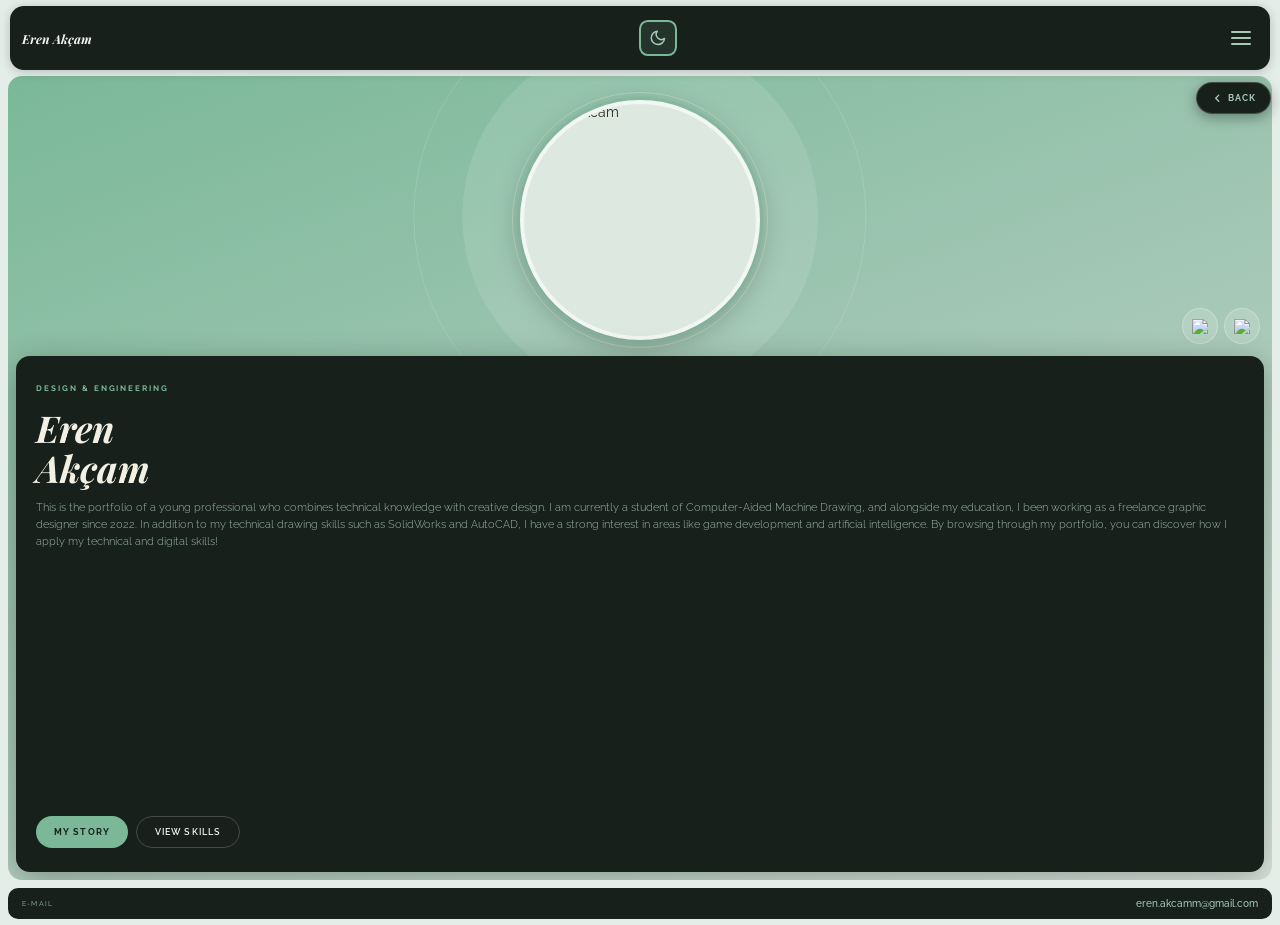
==== commit 7c599506: "Add files via upload" ====
--- a/index.html
+++ b/index.html
@@ -1,4 +1,4 @@
-<!DOCTYPE html><html lang="en"><head><meta charset="UTF-8"/><meta name="viewport" content="width=device-width, initial-scale=1.0"/><title id="page-title">Eren Akçam | Portfolio</title><link rel="icon" id="site-favicon" type="image/png" href="assets/favicon.png"/><link rel="preconnect" href="https://fonts.googleapis.com"><link rel="preconnect" href="https://fonts.gstatic.com" crossorigin><link rel="preconnect" href="https://static.wixstatic.com" crossorigin><link rel="dns-prefetch" href="https://static.wixstatic.com"><link rel="preload" href="assets/profile.png" as="image" fetchpriority="high"/><link rel="preload" as="style" href="https://fonts.googleapis.com/css2?family=Playfair+Display:ital,wght@0,700;1,700&family=Barlow+Condensed:wght@300;400;500;600;700&family=Raleway:wght@300;400;500;600;700&family=Outfit:wght@300;400;500;600;700;800&family=Inter:wght@300;400;500;600;700&family=JetBrains+Mono:wght@400;700&display=swap" onload='this.onload=null,this.rel="stylesheet"'/><noscript><link href="https://fonts.googleapis.com/css2?family=Playfair+Display:ital,wght@0,700;1,700&family=Barlow+Condensed:wght@300;400;500;600;700&family=Raleway:wght@300;400;500;600;700&family=Outfit:wght@300;400;500;600;700;800&family=Inter:wght@300;400;500;600;700&family=JetBrains+Mono:wght@400;700&display=swap" rel="stylesheet"/></noscript><style>*,::after,::before{box-sizing:border-box;margin:0;padding:0}:root{--bw:1440;--x:100vw;--u:calc(var(--x)/var(--bw));--nh:calc(var(--u)*72);--np:calc(var(--u)*5);--g:#7ab898;--gd:#2d5a3d;--gl:#a8c9b8;--gp:#dce8e0;--bej:#e4ede8;--bl:#f2f7f4;--bm:#c4d8cc;--bd:#9ab8a8;--blk:#18201c;--txt:#1e2e28;--tm:#4a6a58;--mu:#6b7a6e}body,html{min-height:100%}html{font-size:calc(var(--u)*16)}::selection{background:var(--gl);color:var(--blk)}::-moz-selection{background:var(--gl);color:var(--blk)}body{font-family:Raleway,sans-serif;background:var(--bej);color:var(--txt);overflow-x:hidden;padding-top:calc(var(--nh) + var(--np)*2 + calc(var(--u)*4))}.nw{position:fixed;top:0;left:0;right:0;z-index:999;padding:var(--np) calc(var(--u)*16);background:var(--bej)}nav{background:var(--blk);border-radius:calc(var(--u)*12);height:var(--nh);display:flex;align-items:center;padding:0 calc(var(--u)*14);gap:calc(var(--u)*7);box-shadow:0 calc(var(--u)*2) calc(var(--u)*12) rgba(0,0,0,.2)}.nb{font-family:'Playfair Display',serif;font-style:italic;font-weight:700;font-size:1rem;color:var(--bl);background:0 0;border:none;cursor:pointer;white-space:nowrap;flex-shrink:0;padding:0}.nm{display:flex;align-items:center;list-style:none;gap:calc(var(--u)*5);flex:1;justify-content:center;flex-wrap:nowrap}.nm a{padding:calc(var(--u)*12) calc(var(--u)*15);border-radius:calc(var(--u)*22);font-size:.68rem;font-weight:700;letter-spacing:.09em;text-transform:uppercase;color:var(--blk);text-decoration:none;cursor:pointer;white-space:nowrap;transition:background .15s,color .15s;display:block;background:var(--gl);border:none}.nm a:hover{background:var(--g);color:var(--blk)}.nm a.on{background:var(--g);color:var(--blk)}.nav-burger{display:none;flex-direction:column;gap:calc(var(--u)*5);cursor:pointer;padding:calc(var(--u)*8);background:0 0;border:none;flex-shrink:0;margin-left:auto}.nav-burger span{display:block;width:calc(var(--u)*22);height:calc(var(--u)*2);background:var(--gl);border-radius:calc(var(--u)*2);transition:all .25s}.nav-burger.open span:first-child{transform:rotate(45deg) translate(calc(var(--u)*5),calc(var(--u)*5))}.nav-burger.open span:nth-child(2){opacity:0}.nav-burger.open span:nth-child(3){transform:rotate(-45deg) translate(calc(var(--u)*5),calc(var(--u)*-5))}.mob-back{display:none;position:fixed;top:calc(var(--nh) + var(--np)*2 + calc(var(--u)*10));right:calc(var(--u)*10);z-index:500;align-items:center;gap:calc(var(--u)*6);background:var(--blk);border:calc(var(--u)*1.5) solid rgba(255,255,255,.2);border-radius:calc(var(--u)*50);cursor:pointer;font-family:Raleway,sans-serif;font-size:.6rem;font-weight:700;letter-spacing:.1em;text-transform:uppercase;color:var(--gl);padding:calc(var(--u)*10) calc(var(--u)*16);box-shadow:0 calc(var(--u)*4) calc(var(--u)*16) rgba(0,0,0,.35);transition:background .15s}.mob-back:active{background:var(--gd)}.mob-back svg{width:calc(var(--u)*14);height:calc(var(--u)*14);fill:none;stroke:var(--gl);stroke-width:2.5;stroke-linecap:round;stroke-linejoin:round}.pg{display:none!important}.pg.on{display:flex!important;flex-direction:column}.hero{margin:0 calc(var(--u)*16) calc(var(--u)*16);border-radius:calc(var(--u)*18);overflow:hidden;display:flex;align-items:stretch;justify-content:center;min-height:calc(var(--u)*620);position:relative;flex-shrink:0;padding:0 calc(var(--u)*40);gap:0}.hero::before{content:'';position:absolute;inset:0;background:linear-gradient(108deg,var(--gl) 47%,var(--gp) 47%);pointer-events:none}.hc{position:relative;z-index:2;background:var(--blk);border-radius:0;margin:0 0 0 calc(var(--u)*20);width:calc(var(--u)*380);min-height:calc(var(--u)*580);flex-shrink:0;padding:calc(var(--u)*60) calc(var(--u)*40) calc(var(--u)*54);display:flex;flex-direction:column;justify-content:space-between;box-shadow:0 calc(var(--u)*8) calc(var(--u)*36) rgba(0,0,0,.3)}.ht{font-size:.55rem;font-weight:700;letter-spacing:.25em;text-transform:uppercase;color:var(--g);margin-bottom:calc(var(--u)*16)}.hn{font-family:'Playfair Display',serif;font-style:italic;font-weight:700;font-size:clamp(2.1rem,2.8vw,3.2rem);line-height:1.06;color:var(--bl);margin-bottom:calc(var(--u)*11)}.hr2{font-size:.74rem;color:var(--bd);font-weight:300;line-height:1.65;margin-bottom:calc(var(--u)*30)}.hb{display:flex;flex-direction:column;gap:calc(var(--u)*10)}.bg{display:inline-flex;align-items:center;justify-content:center;padding:calc(var(--u)*10) calc(var(--u)*22);border-radius:calc(var(--u)*50);font-size:.63rem;font-weight:700;letter-spacing:.13em;text-transform:uppercase;background:var(--g);color:var(--blk);border:none;cursor:pointer;text-decoration:none;width:fit-content;transition:background .2s}.bg:hover{background:var(--gd)}.bo{display:inline-flex;align-items:center;justify-content:center;padding:calc(var(--u)*10) calc(var(--u)*22);border-radius:calc(var(--u)*50);font-size:.63rem;font-weight:600;letter-spacing:.13em;text-transform:uppercase;background:0 0;color:var(--bl);border:calc(var(--u)*1.5) solid rgba(255,255,255,.2);cursor:pointer;text-decoration:none;width:fit-content;transition:border-color .2s}.bo:hover{border-color:rgba(255,255,255,.5)}.hp{flex:1;position:relative;z-index:1;display:flex;align-items:center;justify-content:center;overflow:visible;min-width:calc(var(--u)*300);margin-right:calc(var(--u)*40)}.hp::before{content:'';position:absolute;width:100%;max-width:calc(var(--u)*400);aspect-ratio:1/1;border-radius:50%;background:rgba(255,255,255,.11);top:50%;left:50%;transform:translate(-50%,-50%);pointer-events:none}.hp::after{content:'';position:absolute;width:100%;max-width:calc(var(--u)*510);aspect-ratio:1/1;border-radius:50%;border:calc(var(--u)*1.5) solid rgba(255,255,255,.14);top:50%;left:50%;transform:translate(-50%,-50%);pointer-events:none}.hpf{position:relative;width:100%;max-width:calc(var(--u)*480);aspect-ratio:1/1;border-radius:50%;flex-shrink:0;z-index:2}.hpf::before{content:'';position:absolute;inset:calc(var(--u)*-10);border-radius:50%;border:calc(var(--u)*2) solid rgba(255,255,255,.22)}.hpf::after{content:'';position:absolute;inset:calc(var(--u)*-4);border-radius:50%;border:calc(var(--u)*2.5) solid var(--g);opacity:.6}.hpf img{width:100%;height:100%;object-fit:cover;object-position:top center;display:block;border-radius:50%;border:calc(var(--u)*5) solid var(--bl);box-shadow:0 calc(var(--u)*8) calc(var(--u)*32) rgba(0,0,0,.25)}.hpl{display:none}.hs{position:absolute;bottom:calc(var(--u)*24);right:calc(var(--u)*24);display:flex;gap:calc(var(--u)*8);z-index:5}.sb{width:calc(var(--u)*38);height:calc(var(--u)*38);border-radius:50%;background:rgba(255,255,255,.15);border:calc(var(--u)*1) solid rgba(255,255,255,.26);display:flex;align-items:center;justify-content:center;text-decoration:none;transition:background .2s}.sb:hover{background:rgba(255,255,255,.28)}.sb img{width:calc(var(--u)*17);height:calc(var(--u)*17);object-fit:contain}.pb{margin:0 calc(var(--u)*16) 0;background:var(--gd);border-radius:calc(var(--u)*18) calc(var(--u)*18) 0 0;padding:calc(var(--u)*44) calc(var(--u)*52) calc(var(--u)*32);position:relative;overflow:hidden;flex-shrink:0}.pb::after{content:'';position:absolute;right:calc(var(--u)*-60);top:calc(var(--u)*-60);width:calc(var(--u)*260);height:calc(var(--u)*260);border-radius:50%;background:var(--g);opacity:.12}.pb h1{font-family:'Playfair Display',serif;font-style:italic;font-weight:700;font-size:clamp(2.6rem,4.5vw,4.8rem);color:var(--bl);line-height:1;position:relative;z-index:1}.pbs{font-size:.62rem;font-weight:700;letter-spacing:.22em;text-transform:uppercase;color:var(--gl);margin-top:calc(var(--u)*8);position:relative;z-index:1}.pbd{margin:0 calc(var(--u)*16) calc(var(--u)*16);background:var(--bl);border-radius:0 0 calc(var(--u)*18) calc(var(--u)*18);border:calc(var(--u)*1) solid var(--bm);border-top:none;padding:calc(var(--u)*48) calc(var(--u)*52) calc(var(--u)*68)}.pf{margin:0 calc(var(--u)*16) calc(var(--u)*5);background:var(--blk);border-radius:calc(var(--u)*12);padding:calc(var(--u)*16) calc(var(--u)*32);display:flex;align-items:center;justify-content:space-between;flex-wrap:wrap;gap:calc(var(--u)*8);flex-shrink:0}.pfl{font-size:.56rem;letter-spacing:.17em;text-transform:uppercase;color:var(--bd)}.pfe{font-size:.76rem;color:var(--gl);text-decoration:none;font-weight:500}.tlh{font-family:'Playfair Display',serif;font-style:italic;font-size:1.35rem;font-weight:700;color:var(--gd)!important;padding-bottom:calc(var(--u)*10);border-bottom:calc(var(--u)*2) solid var(--g);margin-top:calc(var(--u)*56);margin-bottom:calc(var(--u)*28);display:flex;align-items:center;gap:calc(var(--u)*10)}.tlh:first-child{margin-top:0}.tlh-dot{width:calc(var(--u)*8);height:calc(var(--u)*8);border-radius:50%;background:var(--g);flex-shrink:0;display:inline-block}.tl-grid{display:flex;flex-direction:column;gap:calc(var(--u)*16);margin-bottom:calc(var(--u)*20)}.logo-card{display:flex;flex-direction:column;align-items:center;justify-content:center;padding:calc(var(--u)*36) calc(var(--u)*32);background:linear-gradient(135deg,rgba(45,90,61,.98) 0,rgba(32,64,48,.98) 100%);border-radius:calc(var(--u)*16);border:calc(var(--u)*1.5) solid rgba(122,184,152,.35);box-shadow:0 calc(var(--u)*8) calc(var(--u)*24) rgba(0,0,0,.2);backdrop-filter:blur(calc(var(--u)*12));position:relative;overflow:hidden;min-width:calc(var(--u)*160);min-height:calc(var(--u)*200);transition:all .3s ease;margin:0}.logo-card::before{content:'';position:absolute;inset:0;background:radial-gradient(circle at 35% 65%,rgba(122,184,152,.18) 0,transparent 55%),radial-gradient(circle at 75% 35%,rgba(106,170,130,.08) 0,transparent 45%);pointer-events:none;z-index:1}.logo-card:hover{transform:translateY(calc(var(--u)*-4));box-shadow:0 calc(var(--u)*12) calc(var(--u)*32) rgba(0,0,0,.25);background:linear-gradient(135deg,rgba(50,100,70,.98) 0,rgba(35,70,52,.98) 100%)}.logo-card img{position:relative;z-index:2;width:100%;max-width:calc(var(--u)*110);height:auto;aspect-ratio:1/1;object-fit:contain;transition:transform .3s cubic-bezier(.34, 1.56, .64, 1);border-radius:calc(var(--u)*12)}.logo-card:hover img{transform:scale(1.12)}.logo-period{font-family:Raleway,sans-serif;font-size:1rem;font-weight:700;color:rgba(255,255,255,.95);text-align:center;margin-top:calc(var(--u)*18);letter-spacing:.06em;text-transform:uppercase;position:relative;z-index:2}.logo-period-date{font-size:.85rem;color:rgba(255,255,255,.75);font-weight:500;margin-top:calc(var(--u)*6);letter-spacing:.04em;position:relative;z-index:2}.tli{display:grid;grid-template-columns:42% 58%;min-height:calc(var(--u)*380);border-radius:0;border-bottom:calc(var(--u)*1) solid rgba(0,0,0,.08);overflow:hidden;position:relative;box-shadow:0 calc(var(--u)*1) 0 var(--bm)}.tli:first-child{border-radius:calc(var(--u)*20) calc(var(--u)*20) 0 0}.tli:last-child{border-radius:0 0 calc(var(--u)*20) calc(var(--u)*20);border-bottom:none;box-shadow:none}.tli:only-child{border-radius:calc(var(--u)*20)}.tli:nth-child(2n){direction:rtl}.tli:nth-child(2n)>*{direction:ltr}.tli-visual{position:relative;overflow:hidden;background:var(--blk)}.tli-visual-bg{position:absolute;inset:0;background-size:cover;background-position:center;transition:transform .7s cubic-bezier(.25,0,.1,1)}.tli:hover .tli-visual-bg{transform:scale(1.06)}.tli-visual::before{content:'';position:absolute;inset:0;z-index:1;background:radial-gradient(ellipse at 30% 20%,rgba(122,184,152,.22) 0,transparent 60%),radial-gradient(ellipse at 80% 80%,rgba(45,90,61,.55) 0,transparent 55%),linear-gradient(160deg,rgba(24,32,28,.15) 0,rgba(24,32,28,.82) 100%)}.tli-visual::after{content:'';position:absolute;top:0;right:0;bottom:0;width:calc(var(--u)*3);z-index:3;background:linear-gradient(to bottom,var(--g) 0,rgba(122,184,152,.1) 100%)}.tli:nth-child(2n) .tli-visual::after{left:0;right:auto}.tli-visual-fallback{position:absolute;inset:0;z-index:2;display:flex;flex-direction:column;align-items:center;justify-content:center;gap:calc(var(--u)*16);padding:calc(var(--u)*28)}.tli-logo-wrap{width:100%;max-width:calc(var(--u)*140);aspect-ratio:1/1;border-radius:calc(var(--u)*16);background:linear-gradient(135deg,rgba(45,90,61,.95) 0,rgba(32,64,48,.95) 100%);border:calc(var(--u)*1.5) solid rgba(122,184,152,.4);backdrop-filter:blur(calc(var(--u)*12));-webkit-backdrop-filter:blur(calc(var(--u)*12));display:flex;align-items:center;justify-content:center;overflow:hidden;box-shadow:0 calc(var(--u)*8) calc(var(--u)*24) rgba(0,0,0,.25);transition:transform .35s cubic-bezier(.34, 1.56, .64, 1),box-shadow .3s;position:relative}.tli-logo-wrap::before{content:'';position:absolute;inset:0;background:radial-gradient(circle at 30% 70%,rgba(122,184,152,.15) 0,transparent 50%);pointer-events:none;z-index:1}.tli:hover .tli-logo-wrap{transform:scale(1.1);box-shadow:0 calc(var(--u)*14) calc(var(--u)*48) rgba(0,0,0,.5)}.tli-logo-wrap img{width:100%;max-width:calc(var(--u)*100);height:auto;aspect-ratio:1/1;object-fit:contain;filter:drop-shadow(0 calc(var(--u)*2) calc(var(--u)*8) rgba(0,0,0,.4)) brightness(1.15);position:relative;z-index:2;transition:transform .35s cubic-bezier(.34, 1.56, .64, 1);border-radius:calc(var(--u)*10)}.tli:hover .tli-logo-wrap img{transform:scale(1.08)}.tli-logo-wrap svg{width:calc(var(--u)*52);height:calc(var(--u)*52);stroke:rgba(255,255,255,.7);fill:none;stroke-width:1.5;position:relative;z-index:2}.tli-date{position:absolute;bottom:0;left:0;right:0;z-index:3;padding:calc(var(--u)*20) calc(var(--u)*22) calc(var(--u)*18);background:linear-gradient(to top,rgba(0,0,0,.75) 0,transparent 100%);display:flex;align-items:flex-end;justify-content:space-between}.tli-date-text{font-family:'Barlow Condensed',sans-serif;font-size:1.15rem;font-weight:700;letter-spacing:.12em;text-transform:uppercase;color:#fff;line-height:1.1;text-shadow:0 calc(var(--u)*2) calc(var(--u)*8) rgba(0,0,0,.5);transition:font-size .2s}.tli-date-accent{width:calc(var(--u)*28);height:calc(var(--u)*2);background:var(--g);border-radius:calc(var(--u)*1);margin-bottom:calc(var(--u)*3)}.tli-content{background:var(--bl);padding:calc(var(--u)*40) calc(var(--u)*44);display:flex;flex-direction:column;justify-content:center;gap:calc(var(--u)*12);position:relative;overflow:hidden}.tli-content::before{content:'';position:absolute;right:calc(var(--u)*-60);top:calc(var(--u)*-60);width:calc(var(--u)*220);height:calc(var(--u)*220);border-radius:50%;background:radial-gradient(circle,var(--gp) 0,transparent 68%);opacity:.55;pointer-events:none}.tli-content::after{content:'';position:absolute;left:calc(var(--u)*-30);bottom:calc(var(--u)*-30);width:calc(var(--u)*120);height:calc(var(--u)*120);border-radius:50%;background:radial-gradient(circle,var(--bm) 0,transparent 70%);opacity:.3;pointer-events:none}.tli-type{font-size:.52rem;font-weight:800;letter-spacing:.22em;text-transform:uppercase;color:var(--g);display:flex;align-items:center;gap:calc(var(--u)*8);position:relative;z-index:1}.tli-type::before{content:'';display:inline-block;width:calc(var(--u)*24);height:calc(var(--u)*1.5);background:var(--g);border-radius:calc(var(--u)*1);flex-shrink:0}.tlt{font-family:'Playfair Display',serif;font-style:italic;font-weight:700;font-size:clamp(1.3rem,2.2vw,1.75rem);line-height:1.12;color:var(--txt);position:relative;z-index:1}.tls{font-size:.74rem;font-weight:700;letter-spacing:.06em;text-transform:uppercase;color:var(--gd);position:relative;z-index:1}.tlc{font-size:.67rem;color:var(--mu);display:flex;align-items:center;gap:calc(var(--u)*5);position:relative;z-index:1}.tlc svg{width:calc(var(--u)*11);height:calc(var(--u)*11);flex-shrink:0;fill:none;stroke:currentColor;stroke-width:2;opacity:.7}.tlp{font-size:.86rem;line-height:1.9;color:var(--tm);font-weight:300;display:-webkit-box;-webkit-line-clamp:5;-webkit-box-orient:vertical;overflow:hidden;position:relative;z-index:1;max-height:calc(var(--u)*220);transition:max-height .35s ease-out}.tlp.expanded{-webkit-line-clamp:unset;overflow:visible;max-height:calc(var(--u)*1200);transition:max-height .4s ease-out}@media(max-width:768px){.tlp{max-height:160px}.tlp.expanded{max-height:800px}}.tli-expand-btn{display:inline-flex;align-items:center;gap:calc(var(--u)*5);font-size:.58rem;font-weight:700;letter-spacing:.1em;text-transform:uppercase;color:var(--gd);background:0 0;border:none;cursor:pointer;padding:calc(var(--u)*4) 0;margin-top:calc(var(--u)*2);transition:color .15s,transform .15s;position:relative;z-index:1;user-select:none}.tli-expand-btn:hover{color:var(--g);transform:translateX(calc(var(--u)*2))}.tli-expand-btn:active{transform:translateX(calc(var(--u)*1))}.tli-expand-btn svg{width:calc(var(--u)*12);height:calc(var(--u)*12);fill:none;stroke:currentColor;stroke-width:2.5;stroke-linecap:round;stroke-linejoin:round;transition:transform .2s}.tli-expand-btn.open svg{transform:rotate(180deg)}@media(max-width:768px){.tli{grid-template-columns:1fr;min-height:auto}.tli-visual{height:200px}.tli-logo-wrap{width:100%;max-width:90px}.tli-logo-wrap img{width:100%;max-width:70px}.tli-logo-wrap svg{width:40px;height:40px}.tli-date-text{font-size:.96rem;font-weight:700;letter-spacing:.11em}.tli-date{padding:18px 20px 16px}.tli-content{padding:20px 18px 24px;gap:10px}.tlt{font-size:1.05rem;font-weight:600}.tlp{font-size:.8rem;-webkit-line-clamp:3;line-height:1.8}.tli-expand-btn{font-size:.6rem;margin-top:4px}}@media(max-width:480px){.tli-logo-wrap{width:100%;max-width:75px}.tli-logo-wrap img{width:100%;max-width:56px}.tli-logo-wrap svg{width:36px;height:36px}.tli-date-text{font-size:.88rem;font-weight:700;letter-spacing:.1em}.tli-date{padding:16px 18px 14px}.tli-content{padding:16px 14px 20px;gap:8px}.tlt{font-size:.95rem;font-weight:600}.tlp{font-size:.78rem;-webkit-line-clamp:2;line-height:1.7}.tli-expand-btn{font-size:.55rem;margin-top:3px}}.skh{font-family:'Playfair Display',serif;font-style:italic;font-size:1.35rem;font-weight:700;color:var(--gd)!important;padding-bottom:calc(var(--u)*10);border-bottom:calc(var(--u)*2) solid var(--g);margin-bottom:calc(var(--u)*18);margin-top:calc(var(--u)*44);background:0 0}.skh:first-child{margin-top:0}.skg{display:grid;grid-template-columns:repeat(auto-fit,minmax(calc(var(--u)*246),1fr));gap:calc(var(--u)*10);margin-bottom:calc(var(--u)*4)}.skc{background:var(--bej);border:calc(var(--u)*1.5) solid var(--bm);border-radius:calc(var(--u)*11);padding:calc(var(--u)*13) calc(var(--u)*17) calc(var(--u)*11);display:flex;flex-direction:column;gap:calc(var(--u)*8);transition:transform .15s,border-color .15s}.skc:hover{transform:translateY(calc(var(--u)*-2));border-color:var(--g)}.skt{display:flex;align-items:center;justify-content:space-between;gap:calc(var(--u)*7)}.skn{font-family:'Barlow Condensed',sans-serif;font-size:.9rem;font-weight:600;color:var(--txt);letter-spacing:.04em;text-transform:uppercase}.skb{font-size:.54rem;font-weight:700;letter-spacing:.08em;text-transform:uppercase;padding:calc(var(--u)*2) calc(var(--u)*7);border-radius:calc(var(--u)*20);white-space:nowrap;flex-shrink:0}.ba{background:var(--gd);color:#fff;border:calc(var(--u)*1) solid var(--gd)}.bi{background:var(--g);color:#fff;border:calc(var(--u)*1) solid var(--g)}.bb{background:var(--gl);color:#fff;border:calc(var(--u)*1) solid var(--gl)}.bn{background:var(--blk);color:#fff;border:calc(var(--u)*1) solid var(--blk)}.sbt{width:100%;height:calc(var(--u)*5);background:var(--bm);border-radius:calc(var(--u)*3);overflow:hidden}.sbf{height:100%;border-radius:calc(var(--u)*3);background:linear-gradient(90deg,var(--gd),var(--g));transition:width 1s cubic-bezier(.4,0,.2,1)}.crt{display:grid;grid-template-columns:repeat(auto-fit,minmax(calc(var(--u)*300),1fr));gap:calc(var(--u)*22);align-items:start}.cs{background:var(--bl);border:calc(var(--u)*1.5) solid var(--bm);border-radius:calc(var(--u)*15);overflow:hidden;box-shadow:0 calc(var(--u)*3) calc(var(--u)*16) rgba(0,0,0,.07)}.csh{font-family:'Playfair Display',serif;font-style:italic;font-size:.92rem;font-weight:700;color:var(--bl);padding:calc(var(--u)*10) calc(var(--u)*16);background:var(--gd);display:flex;align-items:center;gap:calc(var(--u)*7)}.csh::before{content:'';display:inline-block;width:calc(var(--u)*5);height:calc(var(--u)*5);border-radius:50%;background:var(--gl);flex-shrink:0}.csv{margin:calc(var(--u)*10) calc(var(--u)*10) 0;border-radius:calc(var(--u)*9);overflow:hidden;border:calc(var(--u)*1.5) solid var(--bm);background:var(--blk);position:relative}.cia{position:relative;width:100%;background:#111;overflow:hidden}.cia img{width:100%;height:auto;object-fit:contain;display:block;cursor:zoom-in}.ca{position:absolute;top:50%;transform:translateY(-50%);width:calc(var(--u)*30);height:calc(var(--u)*30);border-radius:50%;background:rgba(10,10,6,.65);border:calc(var(--u)*1) solid rgba(255,255,255,.17);display:flex;align-items:center;justify-content:center;cursor:pointer;z-index:4;color:#fff;transition:background .15s}.ca:hover{background:var(--gd);transform:translateY(-50%) scale(1.1)}.ca.pv{left:calc(var(--u)*9)}.ca.nx{right:calc(var(--u)*9)}.ca svg{width:calc(var(--u)*13);height:calc(var(--u)*13);fill:none;stroke:currentColor;stroke-width:2.5;stroke-linecap:round;stroke-linejoin:round}@media(max-width:768px){.ca{width:42px;height:42px}.ca svg{width:18px;height:18px}.ca.pv{left:6px}.ca.nx{right:6px}}.cnp{margin:calc(var(--u)*7) calc(var(--u)*10) calc(var(--u)*10);background:var(--bej);border:calc(var(--u)*1) solid var(--bm);border-radius:calc(var(--u)*8);padding:calc(var(--u)*7) calc(var(--u)*11);display:flex;align-items:center;gap:calc(var(--u)*8);flex-wrap:wrap}.cna{font-family:'Barlow Condensed',sans-serif;font-size:.69rem;font-weight:700;color:var(--tm);letter-spacing:.07em;text-transform:uppercase;flex:1;overflow:hidden;text-overflow:ellipsis;white-space:nowrap}.cco{font-size:.58rem;font-weight:700;color:#fff;background:var(--gd);border:calc(var(--u)*1) solid var(--gd);padding:calc(var(--u)*2) calc(var(--u)*8);border-radius:calc(var(--u)*20);white-space:nowrap;flex-shrink:0;box-shadow:0 calc(var(--u)*2) calc(var(--u)*6) rgba(77,112,64,.2)}.cds{display:flex;gap:calc(var(--u)*5);align-items:center;justify-content:center;padding:0 calc(var(--u)*10) calc(var(--u)*9);flex-wrap:wrap}.cd{width:calc(var(--u)*6);height:calc(var(--u)*6);border-radius:50%;background:var(--bm);cursor:pointer;transition:background .2s,transform .15s;border:none;padding:0}.cd.on{background:var(--gd);transform:scale(1.4)}.pgrd{display:grid;grid-template-columns:repeat(auto-fit,minmax(calc(var(--u)*260),1fr));gap:calc(var(--u)*18)}.cc{border-radius:calc(var(--u)*14);overflow:hidden;cursor:pointer;background:var(--bl);border:calc(var(--u)*1.5) solid var(--bm);box-shadow:0 calc(var(--u)*3) calc(var(--u)*14) rgba(0,0,0,.07);transition:transform .18s,box-shadow .18s}.cc:hover{transform:translateY(calc(var(--u)*-3));box-shadow:0 calc(var(--u)*10) calc(var(--u)*26) rgba(0,0,0,.11)}.ccv{width:100%;aspect-ratio:16/9;object-fit:cover;display:block}.ccp{width:100%;aspect-ratio:16/9;background:linear-gradient(135deg,var(--gl),var(--gp));display:flex;align-items:center;justify-content:center}.ccp svg{width:calc(var(--u)*42);height:calc(var(--u)*42);opacity:.38}.cci{padding:calc(var(--u)*15) calc(var(--u)*17)}.cctg{font-size:.54rem;font-weight:700;letter-spacing:.19em;text-transform:uppercase;color:var(--g);margin-bottom:calc(var(--u)*5)}.cct{font-family:'Barlow Condensed',sans-serif;font-size:1.18rem;font-weight:700;color:var(--txt);letter-spacing:.04em;text-transform:uppercase;margin-bottom:calc(var(--u)*6)}.ccc{display:inline-flex;align-items:center;gap:calc(var(--u)*4);font-size:.6rem;font-weight:700;letter-spacing:.08em;text-transform:uppercase;color:var(--gd);background:#c6d9b8;border:calc(var(--u)*1) solid #a8c49a;padding:calc(var(--u)*2) calc(var(--u)*8);border-radius:calc(var(--u)*20)}.bb2{display:inline-flex;align-items:center;gap:calc(var(--u)*6);font-size:.64rem;font-weight:700;letter-spacing:.11em;text-transform:uppercase;color:var(--gd);cursor:pointer;margin-bottom:calc(var(--u)*24);background:0 0;border:none;padding:0}.bb2 svg{width:calc(var(--u)*14);height:calc(var(--u)*14);fill:none;stroke:currentColor;stroke-width:2.5;stroke-linecap:round;stroke-linejoin:round}.pjgrd{display:grid;grid-template-columns:repeat(auto-fit,minmax(calc(var(--u)*210),1fr));gap:calc(var(--u)*13)}.pj{border-radius:calc(var(--u)*12);overflow:hidden;cursor:pointer;background:var(--bl);border:calc(var(--u)*1.5) solid var(--bm);transition:transform .16s}.pj:hover{transform:translateY(calc(var(--u)*-2))}.pjv{width:100%;aspect-ratio:4/3;object-fit:cover;display:block}.pjp{width:100%;aspect-ratio:4/3;background:linear-gradient(135deg,var(--gp),var(--bej));display:flex;align-items:center;justify-content:center}.pji{padding:calc(var(--u)*11) calc(var(--u)*13)}.pjt{font-family:'Barlow Condensed',sans-serif;font-size:.97rem;font-weight:700;color:var(--txt);letter-spacing:.03em;text-transform:uppercase;margin-bottom:calc(var(--u)*2)}.pjs{font-size:.66rem;color:var(--mu)}.pd-wrap{width:100%;max-width:calc(var(--u)*760)}.pd-head{margin-bottom:calc(var(--u)*28);padding-bottom:calc(var(--u)*22);border-bottom:calc(var(--u)*2) solid var(--g)}.pd-badges{display:flex;gap:calc(var(--u)*7);flex-wrap:wrap;margin-bottom:calc(var(--u)*10)}.pd-badge{font-size:.56rem;font-weight:700;letter-spacing:.12em;text-transform:uppercase;padding:calc(var(--u)*3) calc(var(--u)*9);border-radius:calc(var(--u)*20)}.pd-badge.featured{background:var(--g);color:var(--bl)}.pd-badge.status-ongoing{background:#d6e4cc;color:var(--gd);border:calc(var(--u)*1) solid #b8ceac}.pd-badge.status-done{background:#c6d9b8;color:#2a5020;border:calc(var(--u)*1) solid #a8c49a}.pd-badge.tag{background:var(--bej);color:var(--tm);border:calc(var(--u)*1) solid var(--bm)}.pd-title{font-family:'Playfair Display',serif;font-style:italic;font-weight:700;font-size:2rem;color:var(--txt);line-height:1.1;margin-bottom:calc(var(--u)*6)}.pd-meta{display:flex;gap:calc(var(--u)*16);flex-wrap:wrap;font-size:.72rem;color:var(--mu);margin-top:calc(var(--u)*8)}.pd-meta span{display:flex;align-items:center;gap:calc(var(--u)*5)}.pd-meta svg{width:calc(var(--u)*13);height:calc(var(--u)*13);fill:none;stroke:currentColor;stroke-width:2;stroke-linecap:round;stroke-linejoin:round}.blk2{margin-bottom:calc(var(--u)*24)}.blbl{font-size:.55rem;font-weight:700;letter-spacing:.17em;text-transform:uppercase;color:var(--mu);margin-bottom:calc(var(--u)*8);display:flex;align-items:center;gap:calc(var(--u)*6)}.blbl svg{width:calc(var(--u)*12);height:calc(var(--u)*12);fill:none;stroke:currentColor;stroke-width:2;stroke-linecap:round;stroke-linejoin:round}.bdsc{font-size:.86rem;line-height:1.85;color:var(--tm);font-weight:300}.bimg{display:grid;grid-template-columns:repeat(auto-fit,minmax(calc(var(--u)*170),1fr));gap:calc(var(--u)*8)}.bimg img{width:100%;border-radius:calc(var(--u)*8);object-fit:cover;cursor:zoom-in;aspect-ratio:4/3}.bvid{width:100%;border-radius:calc(var(--u)*9);max-height:calc(var(--u)*360);background:#000;display:block}.baud{width:100%;border-radius:calc(var(--u)*7);margin-bottom:calc(var(--u)*6)}.embed-wrap{position:relative;width:100%;padding-bottom:56.25%;border-radius:calc(var(--u)*10);overflow:hidden;background:#000}.embed-wrap iframe{position:absolute;inset:0;width:100%;height:100%;border:none}.blnk{display:inline-flex;align-items:center;gap:calc(var(--u)*5);padding:calc(var(--u)*7) calc(var(--u)*14);border-radius:calc(var(--u)*7);background:var(--bej);border:calc(var(--u)*1.5) solid var(--bm);font-size:.7rem;font-weight:600;color:var(--gd);text-decoration:none;margin-right:calc(var(--u)*6);margin-bottom:calc(var(--u)*6);flex-wrap:wrap}.blnk:hover{border-color:var(--g);background:var(--gp)}.blnk svg{width:calc(var(--u)*12);height:calc(var(--u)*12);fill:none;stroke:currentColor;stroke-width:2;stroke-linecap:round;stroke-linejoin:round}.bdoc{display:flex;align-items:center;gap:calc(var(--u)*8);padding:calc(var(--u)*10) calc(var(--u)*13);border-radius:calc(var(--u)*9);background:var(--bej);border:calc(var(--u)*1.5) solid var(--bm);margin-bottom:calc(var(--u)*7);text-decoration:none}.bdoc:hover{border-color:var(--g)}.bdoc-i{width:calc(var(--u)*28);height:calc(var(--u)*28);border-radius:calc(var(--u)*6);background:var(--gp);display:flex;align-items:center;justify-content:center;flex-shrink:0}.bdoc-i svg{width:calc(var(--u)*14);height:calc(var(--u)*14);fill:none;stroke:var(--gd);stroke-width:2;stroke-linecap:round;stroke-linejoin:round}.bdoc-n{font-size:.73rem;font-weight:600;color:var(--txt)}.bdoc-s{font-size:.6rem;color:var(--mu)}.ctl{display:grid;grid-template-columns:1fr 1.1fr;gap:calc(var(--u)*26);align-items:start}.ci{background:var(--blk);border-radius:calc(var(--u)*15);padding:calc(var(--u)*30) calc(var(--u)*26)}.citt{font-family:'Playfair Display',serif;font-style:italic;font-weight:700;font-size:1.42rem;color:var(--bl);margin-bottom:calc(var(--u)*6)}.cisb{font-size:.68rem;color:var(--bd);font-weight:300;line-height:1.7;margin-bottom:calc(var(--u)*24)}.cit{display:flex;align-items:center;gap:calc(var(--u)*12);padding:calc(var(--u)*12) 0;border-bottom:calc(var(--u)*1) solid rgba(255,255,255,.06);flex-wrap:wrap}.cit:last-child{border-bottom:none}.cit-i{width:calc(var(--u)*36);height:calc(var(--u)*36);border-radius:calc(var(--u)*8);background:rgba(122,158,106,.15);display:flex;align-items:center;justify-content:center;flex-shrink:0}.cit-i svg{width:calc(var(--u)*16);height:calc(var(--u)*16);fill:none;stroke:var(--gl);stroke-width:2;stroke-linecap:round;stroke-linejoin:round}.cit-l{font-size:.55rem;font-weight:700;letter-spacing:.15em;text-transform:uppercase;color:var(--bd);margin-bottom:calc(var(--u)*2)}.cit-v{font-size:.8rem;color:var(--bl);font-weight:400;text-decoration:none;word-break:break-all}.cit-v:hover{opacity:.65}.cf{background:var(--bl);border:calc(var(--u)*1.5) solid var(--bm);border-radius:calc(var(--u)*15);padding:calc(var(--u)*30) calc(var(--u)*26);box-shadow:0 calc(var(--u)*2) calc(var(--u)*12) rgba(0,0,0,.06)}.cft{font-family:'Playfair Display',serif;font-style:italic;font-weight:700;font-size:1.2rem;color:var(--txt)!important;margin-bottom:calc(var(--u)*5)}.cfs{font-size:.7rem;color:#4a4a30;margin-bottom:calc(var(--u)*20);line-height:1.6}.fld{margin-bottom:calc(var(--u)*13)}.flbl{display:block;font-size:.56rem;font-weight:700;letter-spacing:.15em;text-transform:uppercase;color:var(--gd);margin-bottom:calc(var(--u)*4)}.finp{width:100%;padding:calc(var(--u)*10) calc(var(--u)*13);border-radius:calc(var(--u)*8);border:calc(var(--u)*1.5) solid var(--bm);background:var(--bej);font-family:Raleway,sans-serif;font-size:.82rem;color:var(--txt);outline:0;resize:none;transition:border-color .18s;box-sizing:border-box}.finp:focus{border-color:var(--g)}.finp::placeholder{color:var(--bd)}.fr2{display:grid;grid-template-columns:1fr 1fr;gap:calc(var(--u)*11)}.fsub{width:100%;padding:calc(var(--u)*13);border-radius:calc(var(--u)*9);background:var(--gd);color:#fff;border:none;font-family:Raleway,sans-serif;font-size:.7rem;font-weight:700;letter-spacing:.15em;text-transform:uppercase;cursor:pointer;margin-top:calc(var(--u)*6);transition:background .2s,transform .1s;box-shadow:0 calc(var(--u)*3) calc(var(--u)*12) rgba(77,112,64,.35)}.fsub:hover{background:var(--blk);transform:translateY(calc(var(--u)*-1))}.fsub:active{transform:translateY(0)}.fsucc{display:none;text-align:center;padding:calc(var(--u)*32) calc(var(--u)*20)}.fsucc-i{width:calc(var(--u)*52);height:calc(var(--u)*52);border-radius:50%;background:#c6d9b8;display:flex;align-items:center;justify-content:center;margin:0 auto calc(var(--u)*14)}.fsucc-i svg{width:calc(var(--u)*22);height:calc(var(--u)*22);fill:none;stroke:var(--gd);stroke-width:2.5;stroke-linecap:round;stroke-linejoin:round}.fsucc-m{font-size:.92rem;color:var(--gd);font-weight:700;margin-bottom:calc(var(--u)*5)}.fsucc-s{font-size:.74rem;color:var(--tm)}.lb{display:none;position:fixed;inset:0;background:rgba(3,6,2,.93);z-index:9999;align-items:center;justify-content:center}.lb.on{display:flex}.lbx{position:absolute;top:calc(var(--u)*16);right:calc(var(--u)*22);font-size:2rem;color:var(--bl);cursor:pointer;background:0 0;border:none;opacity:.7;line-height:1}.lb-arr{width:calc(var(--u)*44);height:calc(var(--u)*44);border-radius:50%;background:rgba(0,0,0,.45);border:calc(var(--u)*1) solid rgba(255,255,255,.25);color:#fff;display:flex;align-items:center;justify-content:center;cursor:pointer;position:absolute;top:50%;transform:translateY(-50%);z-index:10;transition:background .15s,opacity .2s;backdrop-filter:blur(calc(var(--u)*4))}.lb-arr:hover{background:rgba(0,0,0,.7)}.lb-arr svg{pointer-events:none}.lb-pv{left:calc(var(--u)*10)}.lb-nx{right:calc(var(--u)*10)}@media(max-width:768px){.nw{padding:6px 10px}nav{padding:0 12px;gap:6px;border-radius:14px}.nb{font-size:.88rem}.nm{display:none;position:fixed;top:calc(var(--nh) + 6px*2 + 4px);left:10px;right:10px;background:var(--blk);flex-direction:column;align-items:stretch;padding:10px 10px 14px;gap:5px;box-shadow:0 10px 28px rgba(0,0,0,.4);z-index:998;border-radius:14px;border:1px solid rgba(255,255,255,.08)}.nm.mob-open{display:flex}.nm li{width:100%}.nm a{padding:12px 16px;border-radius:10px;font-size:.66rem;text-align:left;display:flex;align-items:center;background:rgba(184,206,172,.15);color:var(--gl);white-space:normal}.nm a.on{background:var(--g);color:var(--blk)}.nm a:hover{background:rgba(184,206,172,.28);color:var(--bl)}.nav-burger{display:flex}.mob-back{display:flex}.hero{flex-direction:column;margin:0 8px 10px;min-height:auto;border-radius:14px;overflow:hidden;align-items:flex-start;justify-content:flex-start;padding:0}.hero::before{background:linear-gradient(160deg,var(--g) 0,var(--gl) 55%,var(--gp) 100%)}.hp{min-height:310px;padding:30px 0 20px;order:1;position:relative;overflow:hidden;margin-right:0;min-width:auto;width:100%}.hpf{width:100%;max-width:200px;height:auto;aspect-ratio:1/1;z-index:3}.hpf::before{inset:-5px}.hpf::after{inset:-2px}.hs{bottom:14px;right:14px;gap:6px;z-index:5}.sb{width:34px;height:34px}.hc{order:2;width:calc(100% - 24px);margin:0 12px 12px;padding:24px 22px 22px;border-radius:14px;position:relative;z-index:2}.hn{font-size:clamp(2rem,8vw,2.8rem)}.hr2{font-size:.76rem;margin-bottom:20px;line-height:1.6}.hb{flex-direction:row;flex-wrap:wrap;gap:8px}.bg,.bo{padding:10px 20px;font-size:.62rem}.pb{margin:0 8px 0;padding:24px 20px 20px;border-radius:14px 14px 0 0}.pb h1{font-size:clamp(1.8rem,8vw,3rem)}.pbs{font-size:.58rem}.pbd{margin:0 8px 10px;padding:22px 18px 40px;border-radius:0 0 14px 14px}.pf{margin:0 8px 6px;padding:11px 16px;border-radius:10px}.pfl{font-size:.52rem}.pfe{font-size:.7rem}.skg{grid-template-columns:1fr;gap:8px}.skn{font-size:.82rem}.pgrd{grid-template-columns:1fr;gap:10px}.pjgrd{grid-template-columns:1fr;gap:8px}.pd-wrap{max-width:100%}.pd-title{font-size:1.5rem}.bb2{margin-bottom:16px}.skh{color:#3a5a28!important;font-size:1.15rem}.cf{background:var(--bl)}.cft{color:var(--txt)!important;font-size:1.1rem}.cfs{color:#4a4a30!important}.crt{grid-template-columns:1fr}.ctl{grid-template-columns:1fr;gap:16px}.ci{padding:22px 18px}.citt{font-size:1.2rem}.cf{padding:22px 18px}.fr2{grid-template-columns:1fr}.finp{font-size:.84rem;padding:11px 13px}.fsub{padding:14px;font-size:.72rem}.lb img{max-width:96vw;max-height:80vh}}@media(max-width:420px){.pgrd{grid-template-columns:1fr}.pjgrd{grid-template-columns:1fr}.skg{grid-template-columns:1fr}.hpf{width:100%;max-width:170px;height:auto;aspect-ratio:1/1}.hb{flex-direction:column}.bg,.bo{width:100%;justify-content:center}}.ref-empty{display:flex;flex-direction:column;align-items:center;justify-content:center;padding:calc(var(--u)*80) calc(var(--u)*20);text-align:center;background:linear-gradient(135deg,var(--bl) 0,var(--gp) 100%);border-radius:calc(var(--u)*20);border:calc(var(--u)*1.5) dashed var(--bm);position:relative;overflow:hidden}.ref-empty::before{content:'';position:absolute;width:100%;max-width:calc(var(--u)*300);aspect-ratio:1/1;border-radius:50%;background:radial-gradient(circle,var(--gl) 0,transparent 70%);opacity:.18;top:calc(var(--u)*-60);right:calc(var(--u)*-60);pointer-events:none}.ref-empty-icon{width:calc(var(--u)*72);height:calc(var(--u)*72);border-radius:50%;background:linear-gradient(135deg,var(--gd),var(--g));display:flex;align-items:center;justify-content:center;margin-bottom:calc(var(--u)*22);box-shadow:0 calc(var(--u)*8) calc(var(--u)*24) rgba(45,90,61,.3)}.ref-empty-icon svg{width:calc(var(--u)*30);height:calc(var(--u)*30);fill:none;stroke:#fff;stroke-width:2;stroke-linecap:round;stroke-linejoin:round}.ref-empty h3{font-family:'Playfair Display',serif;font-style:italic;font-size:1.8rem;color:var(--txt);margin-bottom:calc(var(--u)*10)}.ref-empty p{font-size:.85rem;color:var(--mu);max-width:calc(var(--u)*420);line-height:1.7;margin-bottom:calc(var(--u)*28)}.ref-filters-bar{background:0 0;padding:calc(var(--u)*12) 0;margin-bottom:calc(var(--u)*18);display:flex;flex-direction:column;gap:calc(var(--u)*10)}.ref-stats-row{display:flex;align-items:center;gap:calc(var(--u)*12);flex-wrap:wrap}.ref-avg-rating{display:flex;align-items:center;gap:calc(var(--u)*6)}.ref-avg-label{font-size:.62rem;font-weight:600;letter-spacing:.08em;text-transform:uppercase;color:var(--mu);white-space:nowrap}.ref-avg-value{display:flex;align-items:center;gap:calc(var(--u)*4)}.ref-avg-num{font-size:.9rem;font-weight:700;color:var(--gd)}.ref-avg-stars{font-size:.88rem;display:flex;gap:calc(var(--u)*.5);letter-spacing:calc(var(--u)*-1)}.ref-avg-count{font-size:.6rem;color:var(--mu);margin-left:calc(var(--u)*3);font-weight:500}.ref-controls-row{display:flex;align-items:center;gap:calc(var(--u)*10);flex-wrap:wrap}.ref-filter-group,.ref-sort-group{display:flex;align-items:center;gap:calc(var(--u)*6);flex-wrap:wrap}.ref-filter-label,.ref-sort-label{font-size:.6rem;font-weight:600;letter-spacing:.07em;text-transform:uppercase;color:var(--mu);white-space:nowrap}.ref-filter-select,.ref-sort-select{padding:calc(var(--u)*6) calc(var(--u)*9);border-radius:calc(var(--u)*5);border:calc(var(--u)*1) solid var(--bm);background:var(--bl);color:var(--txt);font-family:Raleway,sans-serif;font-size:.71rem;font-weight:500;cursor:pointer;transition:all .15s;outline:0;max-width:100%;width:auto}.ref-filter-select:hover,.ref-sort-select:hover{border-color:var(--g)}.ref-filter-select:focus,.ref-sort-select:focus{border-color:var(--g);box-shadow:0 0 0 calc(var(--u)*2) rgba(122,184,152,.1)}.ref-sort-group .ref-sort-select{max-width:100%;width:auto}.ref-reset-filters{padding:calc(var(--u)*6) calc(var(--u)*9);border-radius:calc(var(--u)*5);border:calc(var(--u)*1) solid rgba(122,184,152,.25);background:0 0;color:var(--gd);font-family:Raleway,sans-serif;font-size:.6rem;font-weight:600;letter-spacing:.07em;text-transform:uppercase;cursor:pointer;transition:all .15s;white-space:nowrap}.ref-reset-filters:hover{border-color:var(--g);color:var(--g);background:rgba(122,184,152,.07)}.ref-active-filters{display:flex;gap:calc(var(--u)*5);flex-wrap:wrap;margin-top:calc(var(--u)*2)}.ref-filter-tag{display:inline-flex;align-items:center;gap:calc(var(--u)*4);background:rgba(122,184,152,.1);padding:calc(var(--u)*3) calc(var(--u)*7);border-radius:calc(var(--u)*4);font-size:.6rem;font-weight:500;color:var(--gd);border:calc(var(--u)*1) solid rgba(122,184,152,.18)}.ref-filter-tag button{background:0 0;border:none;cursor:pointer;color:var(--gd);font-weight:700;padding:0;margin:0 calc(var(--u)*1) 0 0;opacity:.75;transition:opacity .15s;font-size:.65rem;line-height:1}.theme-toggle{border:calc(var(--u)*2.5) solid var(--g)!important;border-radius:calc(var(--u)*10);padding:calc(var(--u)*8) calc(var(--u)*9)!important;opacity:1!important;display:flex;align-items:center;justify-content:center;background:rgba(122,184,152,.12)!important;transition:all .2s ease!important}.theme-toggle:hover{background:rgba(122,184,152,.28)!important;border-color:var(--gl)!important}.theme-toggle svg{width:calc(var(--u)*18);height:calc(var(--u)*18);stroke:var(--g);stroke-width:1.5;fill:none}.ref-filter-tag button:hover{opacity:1}.ref-grid{display:flex;flex-direction:column;gap:calc(var(--u)*22);margin-top:0}.ref-grid.no-results{text-align:center;padding:calc(var(--u)*40) calc(var(--u)*20)}.ref-grid.no-results::before{content:'No results found';display:block;font-size:1.1rem;color:var(--mu);margin-bottom:calc(var(--u)*8)}.ref-card{background:var(--bl);border:calc(var(--u)*1.5) solid #dde5e0;border-radius:calc(var(--u)*18);padding:calc(var(--u)*28) calc(var(--u)*140) calc(var(--u)*28) calc(var(--u)*32);position:relative;overflow:visible;box-shadow:0 calc(var(--u)*2) calc(var(--u)*8) rgba(0,0,0,.04);transition:all .25s cubic-bezier(.4,0,.2,1);animation:refCardIn .5s ease both}.ref-card:hover{border-color:var(--bm);box-shadow:0 calc(var(--u)*8) calc(var(--u)*20) rgba(122,184,152,.08)}@keyframes refCardIn{from{opacity:0;transform:translateX(calc(var(--u)*-30))}to{opacity:1;transform:translateX(0)}}.ref-card::before{content:'';position:absolute;top:calc(var(--u)*-40);right:calc(var(--u)*-60);width:calc(var(--u)*150);height:calc(var(--u)*150);border-radius:50%;background:radial-gradient(circle,var(--gl) 0,transparent 65%);opacity:.08;pointer-events:none;z-index:0}.ref-card::after{content:'';position:absolute;bottom:calc(var(--u)*-1);left:0;right:0;height:calc(var(--u)*2);background:linear-gradient(90deg,var(--g),transparent);opacity:.25}.ref-card-quote{position:absolute;top:calc(var(--u)*-5);right:calc(var(--u)*24);font-size:3.5rem;line-height:1;color:var(--gp);font-family:'Playfair Display',serif;font-style:italic;pointer-events:none;user-select:none;opacity:.6;z-index:1}.ref-card-top{display:flex;gap:calc(var(--u)*16);align-items:flex-start;margin-bottom:calc(var(--u)*18);position:relative;z-index:2;flex-wrap:wrap}.ref-avatar{width:calc(var(--u)*64);height:calc(var(--u)*64);border-radius:50%;flex-shrink:0;border:calc(var(--u)*3) solid var(--g);overflow:hidden;background:linear-gradient(135deg,var(--gd),var(--g));display:flex;align-items:center;justify-content:center;font-family:'Playfair Display',serif;font-style:italic;font-weight:700;font-size:1.2rem;color:var(--bl);letter-spacing:.04em;box-shadow:0 calc(var(--u)*4) calc(var(--u)*12) rgba(122,184,152,.15);position:relative;z-index:3}.ref-avatar img{width:100%;height:100%;object-fit:cover;display:block}.ref-meta{flex:1;min-width:0;display:flex;flex-direction:column;gap:calc(var(--u)*1);word-wrap:break-word;word-break:break-word;grid-column:2;grid-row:1/3}.ref-name{font-family:'Barlow Condensed',sans-serif;font-size:1.15rem;font-weight:700;color:var(--txt);letter-spacing:.03em;text-transform:uppercase;margin-bottom:calc(var(--u)*2);line-height:1.2;word-wrap:break-word;word-break:break-word;overflow-wrap:break-word}.ref-role{font-size:.75rem;color:var(--gd);font-weight:600;letter-spacing:.04em;text-transform:uppercase;margin-bottom:calc(var(--u)*4)}.ref-ctx{font-size:.7rem;color:var(--mu);display:flex;align-items:center;gap:calc(var(--u)*6);flex-wrap:wrap;font-weight:500}.ref-ctx svg{width:calc(var(--u)*12);height:calc(var(--u)*12);flex-shrink:0}.ref-corner{position:absolute;top:calc(var(--u)*16);right:calc(var(--u)*24);z-index:10;display:flex;flex-direction:column;align-items:flex-end;gap:calc(var(--u)*8);max-width:calc(var(--u)*160);flex-wrap:wrap}.ref-stars{font-size:.95rem;display:flex;gap:calc(var(--u)*2);flex-shrink:0}.ref-stars span{text-shadow:0 calc(var(--u)*1) calc(var(--u)*2) rgba(0,0,0,.04)}.ref-date-badge{position:relative;display:inline-block;background:var(--gp);color:var(--gd);padding:calc(var(--u)*6) calc(var(--u)*12);border-radius:calc(var(--u)*8);font-size:.65rem;font-weight:600;letter-spacing:.04em;white-space:nowrap;box-shadow:0 calc(var(--u)*2) calc(var(--u)*8) rgba(0,0,0,.08)}.ref-body{font-size:.96rem;line-height:1.9;color:var(--txt);font-weight:300;padding:calc(var(--u)*24) 0 0 0;margin-top:calc(var(--u)*20);position:relative;z-index:2;letter-spacing:.01em}.ref-links{margin-top:calc(var(--u)*22);padding-top:calc(var(--u)*18);border-top:calc(var(--u)*1.5) solid rgba(122,184,152,.15);display:flex;gap:calc(var(--u)*12);flex-wrap:wrap;position:relative;z-index:2}.ref-link{display:inline-flex;align-items:center;gap:calc(var(--u)*6);font-size:.68rem;font-weight:700;color:var(--gd);text-decoration:none;background:rgba(122,184,152,.1);border:calc(var(--u)*1.5) solid rgba(122,184,152,.3);border-radius:calc(var(--u)*50);padding:calc(var(--u)*7) calc(var(--u)*14);transition:all .2s cubic-bezier(.4,0,.2,1);letter-spacing:.05em;text-transform:uppercase}.ref-link:hover{background:var(--g);border-color:var(--g);color:var(--blk);transform:translateY(calc(var(--u)*-2));box-shadow:0 calc(var(--u)*4) calc(var(--u)*12) rgba(122,184,152,.25)}.ref-card-v2{background:var(--bl);border:calc(var(--u)*1.5) solid var(--bm);border-radius:calc(var(--u)*16);padding:calc(var(--u)*24);position:relative;overflow:hidden;box-shadow:0 calc(var(--u)*2) calc(var(--u)*8) rgba(0,0,0,.06);transition:all .3s cubic-bezier(.4,0,.2,1);animation:refCardIn .5s ease both}.ref-card-v2:hover{box-shadow:0 calc(var(--u)*8) calc(var(--u)*24) rgba(0,0,0,.12);border-color:var(--g)}.ref-card-v2-content{display:flex;gap:calc(var(--u)*16);align-items:flex-start;margin-bottom:calc(var(--u)*18);flex-wrap:wrap}.ref-card-v2-left{flex-shrink:0}.ref-card-v2-right{flex:1;min-width:0;position:relative;padding-right:calc(var(--u)*130);word-wrap:break-word;overflow-wrap:break-word}.ref-date-v2{font-size:.65rem;color:var(--mu);font-weight:500;margin-top:calc(var(--u)*6)}.ref-name-v2{font-family:'Playfair Display',serif;font-weight:700;font-size:1.35rem;color:var(--txt);margin-bottom:calc(var(--u)*3);letter-spacing:.01em;line-height:1.1}.ref-role-v2{font-size:.75rem;color:var(--gd);font-weight:700;letter-spacing:.04em;text-transform:uppercase;margin-bottom:calc(var(--u)*6)}.ref-context-v2{font-size:.75rem;color:var(--gd);font-weight:600;letter-spacing:.03em;margin-bottom:calc(var(--u)*4)}.ref-period-v2{font-size:.7rem;color:var(--mu);font-weight:500;letter-spacing:.01em;margin-bottom:calc(var(--u)*6)}.ref-date-v2{font-size:.68rem;color:var(--mu);font-weight:400;letter-spacing:.02em;margin-top:calc(var(--u)*2)}.ref-body-v2{font-size:.92rem;line-height:1.8;color:var(--txt);font-weight:300;letter-spacing:.01em;margin-bottom:calc(var(--u)*18);word-wrap:break-word;overflow-wrap:break-word}.ref-contacts-v2{display:flex;gap:calc(var(--u)*20);padding-top:calc(var(--u)*14);border-top:calc(var(--u)*1) dotted var(--bm);flex-wrap:wrap;align-items:center}.ref-contact-item{display:flex;align-items:center;gap:calc(var(--u)*10);transition:all .2s;flex-wrap:wrap}.ref-contact-icon{width:calc(var(--u)*18);height:calc(var(--u)*18);flex-shrink:0;stroke:var(--gd);fill:none;stroke-linecap:round;stroke-linejoin:round}.ref-contact-link{text-decoration:none;font-size:.85rem;color:var(--gd);font-weight:500;transition:all .2s;word-break:break-all}.ref-contact-link:hover{color:var(--g)}.ref-cta-bar{display:flex;align-items:center;justify-content:space-between;flex-wrap:wrap;gap:calc(var(--u)*14);background:linear-gradient(108deg,var(--gd) 0,#1a3d28 100%);border-radius:calc(var(--u)*16);padding:calc(var(--u)*24) calc(var(--u)*30);margin-bottom:calc(var(--u)*32);box-shadow:0 calc(var(--u)*6) calc(var(--u)*24) rgba(45,90,61,.28);position:relative;overflow:hidden}.ref-cta-bar::before{content:'';position:absolute;right:calc(var(--u)*-40);top:calc(var(--u)*-40);width:100%;max-width:calc(var(--u)*160);aspect-ratio:1/1;border-radius:50%;background:rgba(168,201,184,.12);pointer-events:none}.ref-cta-text h3{font-family:'Playfair Display',serif;font-style:italic;font-weight:700;font-size:1.25rem;color:var(--bl);margin-bottom:calc(var(--u)*4)}.ref-cta-text p{font-size:.75rem;color:var(--gl);line-height:1.5;max-width:calc(var(--u)*380)}.ref-cta-btn{display:inline-flex;align-items:center;gap:calc(var(--u)*8);background:var(--g);color:var(--blk);border:none;cursor:pointer;font-family:Raleway,sans-serif;font-size:.65rem;font-weight:700;letter-spacing:.12em;text-transform:uppercase;padding:calc(var(--u)*12) calc(var(--u)*22);border-radius:calc(var(--u)*50);box-shadow:0 calc(var(--u)*4) calc(var(--u)*14) rgba(0,0,0,.2);transition:background .2s,transform .15s;white-space:nowrap;flex-shrink:0}.ref-cta-btn:hover{background:var(--bl);transform:translateY(calc(var(--u)*-1))}.ref-cta-btn svg{width:calc(var(--u)*14);height:calc(var(--u)*14);fill:none;stroke:currentColor;stroke-width:2.5;stroke-linecap:round;stroke-linejoin:round}.ref-panel-overlay{display:none;position:fixed;inset:0;background:rgba(10,18,12,.55);z-index:1100;backdrop-filter:blur(calc(var(--u)*3));transition:opacity .3s;opacity:0}.ref-panel-overlay.on{display:block;animation:fadeInOverlay .3s forwards}@keyframes fadeInOverlay{to{opacity:1}}.ref-panel{position:fixed;top:50%;left:50%;width:min(calc(var(--u)*600),90vw);max-height:90vh;background:var(--bl);z-index:1101;display:flex;flex-direction:column;box-shadow:0 calc(var(--u)*20) calc(var(--u)*60) rgba(0,0,0,.25);transform:translate(-50%,-50%) scale(.95);opacity:0;transition:transform .38s cubic-bezier(.4,0,.2,1),opacity .3s;border-radius:calc(var(--u)*20);pointer-events:none}.ref-panel.on{transform:translate(-50%,-50%) scale(1);opacity:1;pointer-events:auto}@media(max-width:600px){.ref-panel{width:95vw;max-height:95vh;border-radius:18px}.ref-card-v2{padding:18px;position:relative}.ref-card-v2-content{gap:12px;margin-bottom:14px}.ref-avatar{width:56px;height:56px;font-size:1rem}.ref-name-v2{font-size:1.1rem;margin-bottom:4px}.ref-role-v2{font-size:.7rem;margin-bottom:3px}.ref-context-v2{font-size:.7rem;margin-bottom:2px}.ref-period-v2{font-size:.65rem;margin-bottom:6px}.ref-meta-compact{font-size:.65rem;margin-bottom:6px}.ref-corner{top:14px;right:18px;max-width:130px}.ref-date-badge{padding:5px 10px;font-size:.6rem}.ref-card-v2-right{padding-right:110px}.ref-body-v2{font-size:.9rem;line-height:1.7;margin-top:12px;padding-top:12px}.ref-contacts-v2{gap:12px;margin-top:12px;padding-top:12px;flex-wrap:wrap}.ref-contact-item{gap:8px}.ref-contact-icon{width:16px;height:16px}.ref-contact-link{font-size:.8rem}}@media(max-width:420px){.ref-corner{top:12px;right:14px;max-width:105px;position:static;margin-top:10px}.ref-card-v2-right{padding-right:0}.ref-date-badge{padding:4px 8px;font-size:.55rem}.ref-contact-item{gap:6px}.ref-contact-icon{width:14px;height:14px}.ref-contact-link{font-size:.75rem;word-break:break-word}}.ref-panel-head{padding:calc(var(--u)*28) calc(var(--u)*28) calc(var(--u)*20);background:linear-gradient(135deg,var(--gd) 0,#1a3d28 100%);border-radius:calc(var(--u)*20) calc(var(--u)*20) 0 0;flex-shrink:0;position:relative;overflow:hidden}.ref-panel-head::after{content:'';position:absolute;right:calc(var(--u)*-30);bottom:calc(var(--u)*-40);width:100%;max-width:calc(var(--u)*140);aspect-ratio:1/1;border-radius:50%;background:rgba(168,201,184,.13);pointer-events:none}.ref-panel-close{position:absolute;top:calc(var(--u)*16);right:calc(var(--u)*18);width:calc(var(--u)*34);height:calc(var(--u)*34);border-radius:50%;background:rgba(255,255,255,.12);border:calc(var(--u)*1) solid rgba(255,255,255,.2);color:var(--gl);font-size:1.3rem;cursor:pointer;display:flex;align-items:center;justify-content:center;transition:background .15s;z-index:2}.ref-panel-close:hover{background:rgba(255,255,255,.22)}.ref-panel-title{font-family:'Playfair Display',serif;font-style:italic;font-weight:700;font-size:1.5rem;color:var(--bl);margin-bottom:calc(var(--u)*4);position:relative;z-index:1}.ref-panel-sub{font-size:.68rem;color:var(--gl);letter-spacing:.08em;position:relative;z-index:1}.ref-steps{display:flex;gap:0;padding:0 calc(var(--u)*28);background:var(--blk);flex-shrink:0;flex-wrap:wrap}.ref-step{flex:1;text-align:center;padding:calc(var(--u)*10) calc(var(--u)*4);font-size:.55rem;font-weight:700;letter-spacing:.1em;text-transform:uppercase;color:var(--bd);border-bottom:calc(var(--u)*2) solid transparent;transition:color .2s,border-color .2s;position:relative;cursor:default}.ref-step.active{color:var(--g);border-bottom-color:var(--g)}.ref-step.done{color:var(--gl)}.ref-step-num{display:inline-flex;align-items:center;justify-content:center;width:calc(var(--u)*18);height:calc(var(--u)*18);border-radius:50%;background:rgba(255,255,255,.08);font-size:.55rem;font-weight:700;margin-right:calc(var(--u)*5);border:calc(var(--u)*1) solid currentColor}.ref-step.done .ref-step-num{background:var(--g);color:var(--blk);border-color:var(--g)}.ref-step.active .ref-step-num{background:var(--g);color:var(--blk);border-color:var(--g)}.ref-panel-body{flex:1;overflow-y:auto;padding:calc(var(--u)*28);display:flex;flex-direction:column;gap:calc(var(--u)*20)}.ref-panel-body::-webkit-scrollbar{width:calc(var(--u)*5)}.ref-panel-body::-webkit-scrollbar-track{background:0 0}.ref-panel-body::-webkit-scrollbar-thumb{background:var(--bm);border-radius:calc(var(--u)*10)}.ref-section{background:var(--bej);border:calc(var(--u)*1.5) solid var(--bm);border-radius:calc(var(--u)*14);padding:calc(var(--u)*20)}.ref-section-title{font-size:.58rem;font-weight:700;letter-spacing:.18em;text-transform:uppercase;color:var(--gd);margin-bottom:calc(var(--u)*14);display:flex;align-items:center;gap:calc(var(--u)*7);flex-wrap:wrap}.ref-section-title::before{content:'';display:inline-block;width:calc(var(--u)*3);height:calc(var(--u)*14);background:linear-gradient(to bottom,var(--gd),var(--g));border-radius:calc(var(--u)*2)}.ref-field{margin-bottom:calc(var(--u)*12)}.ref-field:last-child{margin-bottom:0}.ref-label{display:block;font-size:.56rem;font-weight:700;letter-spacing:.14em;text-transform:uppercase;color:var(--gd);margin-bottom:calc(var(--u)*5)}.ref-inp{width:100%;padding:calc(var(--u)*10) calc(var(--u)*13);border-radius:calc(var(--u)*9);border:calc(var(--u)*1.5) solid var(--bm);background:var(--bl);font-family:Raleway,sans-serif;font-size:.82rem;color:var(--txt);outline:0;resize:vertical;transition:border-color .18s,box-shadow .18s;box-sizing:border-box}.ref-inp:focus{border-color:var(--g);box-shadow:0 0 0 calc(var(--u)*3) rgba(122,184,152,.15)}.ref-inp::placeholder{color:var(--bd)}.ref-row2{display:grid;grid-template-columns:1fr 1fr;gap:calc(var(--u)*10)}@media(max-width:480px){.ref-row2{grid-template-columns:1fr}}.ref-photo-area{display:flex;align-items:center;gap:calc(var(--u)*16);flex-wrap:wrap}.ref-photo-prev{width:calc(var(--u)*56);height:calc(var(--u)*56);border-radius:50%;flex-shrink:0;background:var(--bl);border:calc(var(--u)*2) dashed var(--bd);display:flex;align-items:center;justify-content:center;overflow:hidden;background-size:cover;background-position:center;font-family:'Playfair Display',serif;font-style:italic;font-size:1rem;font-weight:700;color:var(--bl);transition:border-color .2s}.ref-photo-prev svg{width:calc(var(--u)*20);height:calc(var(--u)*20);fill:none;stroke:var(--bd);stroke-width:2}.ref-photo-label{display:inline-flex;align-items:center;gap:calc(var(--u)*6);cursor:pointer;background:var(--gd);color:#fff;border:none;font-family:Raleway,sans-serif;font-size:.6rem;font-weight:700;letter-spacing:.1em;text-transform:uppercase;padding:calc(var(--u)*9) calc(var(--u)*16);border-radius:calc(var(--u)*50);transition:background .2s;flex-wrap:wrap}.ref-photo-label:hover{background:var(--blk)}.ref-photo-label svg{width:calc(var(--u)*12);height:calc(var(--u)*12);fill:none;stroke:currentColor;stroke-width:2.5}.ref-stars-input{display:flex;gap:calc(var(--u)*6);margin-top:calc(var(--u)*2);flex-wrap:wrap}.ref-stars-input span{font-size:1.7rem;cursor:pointer;color:var(--bm);transition:color .15s,transform .15s;user-select:none;line-height:1}.ref-stars-input span:hover{transform:scale(1.15)}.ref-stars-input span.lit{color:#f1c40f}.ref-panel-foot{padding:calc(var(--u)*16) calc(var(--u)*28) calc(var(--u)*22);border-top:calc(var(--u)*1) solid var(--bm);display:flex;gap:calc(var(--u)*10);flex-shrink:0;background:var(--bl);border-radius:0 0 calc(var(--u)*20) calc(var(--u)*20);flex-wrap:wrap}.ref-submit-btn{flex:1;padding:calc(var(--u)*14);border-radius:calc(var(--u)*10);background:var(--gd);color:#fff;border:none;font-family:Raleway,sans-serif;font-size:.7rem;font-weight:700;letter-spacing:.14em;text-transform:uppercase;cursor:pointer;box-shadow:0 calc(var(--u)*4) calc(var(--u)*14) rgba(45,90,61,.35);transition:background .2s,transform .1s}.ref-submit-btn:hover{background:var(--blk);transform:translateY(calc(var(--u)*-1))}.ref-submit-btn:disabled{opacity:.55;cursor:not-allowed;transform:none}.ref-cancel-btn{padding:calc(var(--u)*14) calc(var(--u)*20);border-radius:calc(var(--u)*10);background:0 0;border:calc(var(--u)*1.5) solid var(--bm);color:var(--mu);font-family:Raleway,sans-serif;font-size:.68rem;font-weight:600;letter-spacing:.08em;text-transform:uppercase;cursor:pointer;transition:border-color .15s,color .15s}.ref-cancel-btn:hover{border-color:var(--g);color:var(--txt)}.ref-err{background:var(--bl)0f0;border:calc(var(--u)*1) solid #f5c6c6;border-radius:calc(var(--u)*8);padding:calc(var(--u)*10) calc(var(--u)*14);font-size:.72rem;color:#c0392b;display:none;margin-top:calc(var(--u)*4)}.ref-succ{background:linear-gradient(135deg,var(--gd),#1a3d28);border-radius:calc(var(--u)*14);padding:calc(var(--u)*36) calc(var(--u)*28);text-align:center;display:none;flex-direction:column;align-items:center;gap:calc(var(--u)*14)}.ref-succ-icon{width:calc(var(--u)*60);height:calc(var(--u)*60);border-radius:50%;background:var(--g);display:flex;align-items:center;justify-content:center;box-shadow:0 calc(var(--u)*6) calc(var(--u)*20) rgba(0,0,0,.25)}.ref-succ-icon svg{width:calc(var(--u)*26);height:calc(var(--u)*26);fill:none;stroke:#fff;stroke-width:2.5;stroke-linecap:round;stroke-linejoin:round}.ref-succ h4{font-family:'Playfair Display',serif;font-style:italic;font-size:1.4rem;color:var(--bl)}.ref-succ p{font-size:.78rem;color:var(--gl);line-height:1.6;max-width:calc(var(--u)*280)}.ref-count-badge{display:inline-flex;align-items:center;justify-content:center;background:var(--g);color:var(--blk);border-radius:calc(var(--u)*20);font-size:.55rem;font-weight:800;padding:calc(var(--u)*2) calc(var(--u)*7);margin-left:calc(var(--u)*6);vertical-align:middle}.phone-input-wrapper{display:flex;gap:0;align-items:stretch;border-radius:calc(var(--u)*9);overflow:hidden;border:calc(var(--u)*1.5) solid var(--bm);background:var(--bl);transition:border-color .18s,box-shadow .18s;flex-wrap:wrap}.phone-input-wrapper:focus-within{border-color:var(--g);box-shadow:0 0 0 calc(var(--u)*3) rgba(122,184,152,.15)}.phone-code-btn{background:var(--bej);border:none;border-right:calc(var(--u)*1.5) solid var(--bm);padding:calc(var(--u)*10) calc(var(--u)*13);cursor:pointer;display:flex;align-items:center;justify-content:center;gap:calc(var(--u)*6);font-family:Raleway,sans-serif;font-size:.82rem;font-weight:700;color:var(--txt);transition:background .2s;flex-shrink:0;outline:0}.phone-code-btn:hover{background:var(--gl)}.phone-input-wrapper .ref-inp{border:none;border-radius:0;padding:calc(var(--u)*10) calc(var(--u)*13);box-shadow:none;flex:1;min-width:calc(var(--u)*120)}.ref-inp[type=text]{padding-right:calc(var(--u)*13)}select.ref-inp{padding-right:calc(var(--u)*13);appearance:none}.context-dropdown-wrapper{position:relative;cursor:pointer}.context-dropdown-btn{width:100%;padding:calc(var(--u)*12) calc(var(--u)*14);border-radius:calc(var(--u)*10);border:calc(var(--u)*1.5) solid var(--bm);background:var(--bej);font-family:Raleway,sans-serif;font-size:.85rem;color:var(--txt);outline:0;cursor:pointer;transition:all .2s;display:flex;align-items:center;justify-content:space-between;text-align:left;font-weight:500;--arrow-rot:0deg;flex-wrap:wrap}.context-dropdown-btn:hover{border-color:var(--g);background:var(--gp)}.context-dropdown-btn::after{content:'▼';font-size:.5rem;color:var(--mu);flex-shrink:0;margin-left:calc(var(--u)*8);transition:transform .3s;transform:rotate(var(--arrow-rot))}.context-dropdown-btn:hover::after{transform:rotate(var(--arrow-rot)) scale(1.3)}.context-dropdown-list.open~.context-dropdown-btn::after,.context-dropdown-wrapper.open .context-dropdown-btn::after{transform:rotate(180deg)}.context-dropdown-list{position:absolute;top:100%;left:0;right:0;background:var(--bl);border:calc(var(--u)*1.5) solid var(--bm);border-radius:calc(var(--u)*11);margin-top:calc(var(--u)*6);box-shadow:0 calc(var(--u)*12) calc(var(--u)*32) rgba(0,0,0,.15);max-height:calc(var(--u)*360);overflow-y:auto;z-index:2000;display:none}.context-dropdown-list.open{display:block}.context-dropdown-group{border-bottom:calc(var(--u)*1) solid var(--bm)}.context-dropdown-group:last-child{border-bottom:none}.context-dropdown-label{font-size:.5rem;font-weight:800;letter-spacing:.2em;text-transform:uppercase;color:var(--gd);padding:calc(var(--u)*12) calc(var(--u)*14) calc(var(--u)*8);background:var(--bej);display:flex;align-items:center;gap:calc(var(--u)*7);flex-wrap:wrap}.context-dropdown-label svg{width:calc(var(--u)*11);height:calc(var(--u)*11);flex-shrink:0;stroke:var(--gd);fill:none;stroke-width:2.5}.context-dropdown-item{padding:calc(var(--u)*10) calc(var(--u)*14);cursor:pointer;display:flex;align-items:center;gap:calc(var(--u)*12);transition:all .15s;border-left:calc(var(--u)*4) solid transparent;font-size:.82rem;color:var(--txt);font-weight:500;flex-wrap:wrap}.context-dropdown-item:hover{background:var(--gp);border-left-color:var(--g);padding-left:calc(var(--u)*16)}.context-dropdown-item.other-option:hover{background:rgba(221,161,95,.08);border-left-color:#dda15e}.context-dropdown-item img,.context-dropdown-item svg{width:calc(var(--u)*22);height:calc(var(--u)*22);flex-shrink:0;border-radius:calc(var(--u)*5);display:flex;align-items:center;justify-content:center}.context-dropdown-item img{object-fit:contain;padding:calc(var(--u)*2)}.context-dropdown-item svg{background:linear-gradient(135deg,var(--gp),var(--gl));padding:calc(var(--u)*3);stroke:var(--g);fill:none;stroke-width:2}.context-dropdown-item.other-option svg{background:linear-gradient(135deg,rgba(221,161,95,.15),rgba(221,161,95,.08));stroke:#dda15e}.experience-picker{display:flex;flex-direction:column;gap:0}.exp-grid{display:grid;grid-template-columns:repeat(auto-fit,minmax(calc(var(--u)*140),1fr));gap:calc(var(--u)*10)}.exp-card{padding:calc(var(--u)*12);border-radius:calc(var(--u)*10);border:calc(var(--u)*2) solid var(--bm);background:var(--bl);cursor:pointer;transition:all .2s cubic-bezier(.4,0,.2,1);text-align:center;display:flex;flex-direction:column;align-items:center;gap:calc(var(--u)*8);position:relative;overflow:hidden}.exp-card::before{content:'';position:absolute;inset:0;background:var(--gl);opacity:0;transition:opacity .2s;pointer-events:none}.exp-card:hover{border-color:var(--g);transform:translateY(calc(var(--u)*-2))}.exp-card.selected{background:var(--g);border-color:var(--g);color:var(--blk)}.exp-card.selected .exp-img{border-color:var(--blk)}.exp-img{width:calc(var(--u)*48);height:calc(var(--u)*48);border-radius:50%;border:calc(var(--u)*2) solid var(--bm);object-fit:cover;background:var(--bej);display:flex;align-items:center;justify-content:center;font-weight:700;font-size:1.2rem;color:var(--gd);flex-shrink:0;position:relative;z-index:2}.exp-title{font-size:.7rem;font-weight:700;color:var(--txt);letter-spacing:.05em;text-transform:uppercase;line-height:1.2;word-break:break-word;position:relative;z-index:2}.exp-card.selected .exp-title{color:var(--blk)}.exp-period{font-size:.6rem;color:var(--mu);font-weight:600;position:relative;z-index:2}.exp-card.selected .exp-period{color:rgba(0,0,0,.6)}.exp-custom-toggle{padding:calc(var(--u)*12);border-radius:calc(var(--u)*10);border:calc(var(--u)*2) dashed var(--bm);background:var(--bl);cursor:pointer;text-align:center;color:var(--gd);font-weight:700;font-size:.75rem;letter-spacing:.05em;text-transform:uppercase;transition:all .2s}.exp-custom-toggle:hover{border-color:var(--g);color:var(--g)}.context-modal-overlay{display:none;position:fixed;inset:0;background:rgba(10,18,12,.55);z-index:1150;backdrop-filter:blur(calc(var(--u)*3));transition:opacity .3s;opacity:0}.context-modal-overlay.on{display:block;animation:fadeInOverlay .3s forwards}.context-modal{position:fixed;top:50%;left:50%;width:min(calc(var(--u)*500),85vw);max-height:75vh;overflow-y:auto;background:var(--bl);z-index:1151;display:flex;flex-direction:column;box-shadow:0 calc(var(--u)*20) calc(var(--u)*60) rgba(0,0,0,.25);transform:translate(-50%,-50%) scale(.95);opacity:0;transition:transform .3s cubic-bezier(.4,0,.2,1),opacity .3s;border-radius:calc(var(--u)*18);pointer-events:none;padding:calc(var(--u)*28)}.context-modal.on{transform:translate(-50%,-50%) scale(1);opacity:1;pointer-events:auto}.context-modal h3{font-family:'Barlow Condensed',sans-serif;font-size:1rem;font-weight:700;color:var(--gd);letter-spacing:.05em;text-transform:uppercase;margin-bottom:calc(var(--u)*20);position:relative;z-index:2}.context-modal-grid{display:grid;grid-template-columns:repeat(auto-fit,minmax(calc(var(--u)*130),1fr));gap:calc(var(--u)*10);margin-bottom:calc(var(--u)*16);max-height:calc(var(--u)*300);overflow-y:auto;position:relative;z-index:2}.phone-input-wrapper{display:flex;gap:0;align-items:stretch}.phone-code-btn{background:var(--bl);border:calc(var(--u)*1.5) solid var(--bm);border-right:none;border-radius:calc(var(--u)*9) 0 0 calc(var(--u)*9);padding:calc(var(--u)*10) calc(var(--u)*12);font-family:Raleway,sans-serif;font-size:.75rem;font-weight:600;color:var(--gd);cursor:pointer;flex-shrink:0;display:flex;align-items:center;gap:calc(var(--u)*6);white-space:nowrap;transition:border-color .18s,background .18s}.phone-code-btn:hover{border-color:var(--g);background:rgba(122,184,152,.05)}.phone-code-btn:focus-within{border-color:var(--g)}.phone-input-wrapper .ref-inp{border-radius:0 calc(var(--u)*9) calc(var(--u)*9) 0;border-left:none;font-family:'JetBrains Mono',monospace;letter-spacing:.02em}.phone-input-wrapper .ref-inp:focus{box-shadow:0 0 0 calc(var(--u)*3) rgba(122,184,152,.15)}.country-picker-overlay{display:none;position:fixed;inset:0;background:rgba(10,18,12,.55);z-index:1200;backdrop-filter:blur(calc(var(--u)*3));transition:opacity .3s;opacity:0}.country-picker-overlay.on{display:block;animation:fadeInOverlay .3s forwards}.period-picker-wrapper{position:relative;cursor:pointer}.period-picker-modal{position:fixed;top:50%;left:50%;width:min(calc(var(--u)*460),92vw);background:var(--bl);z-index:1202;display:flex;flex-direction:column;box-shadow:0 calc(var(--u)*20) calc(var(--u)*60) rgba(0,0,0,.28);transform:translate(-50%,-50%) scale(.95);opacity:0;transition:transform .3s cubic-bezier(.4,0,.2,1),opacity .3s;border-radius:calc(var(--u)*18);pointer-events:none;overflow:hidden}.period-picker-modal.on{transform:translate(-50%,-50%) scale(1);opacity:1;pointer-events:auto}.period-picker-head{background:linear-gradient(135deg,var(--gd) 0,#1a3d28 100%);padding:calc(var(--u)*20) calc(var(--u)*24) calc(var(--u)*16)}.period-picker-title{font-family:'Playfair Display',serif;font-style:italic;font-size:1.1rem;font-weight:700;color:var(--bl);margin-bottom:calc(var(--u)*3)}.period-picker-hint{font-size:.6rem;color:var(--gl);letter-spacing:.05em}.period-picker-body{padding:calc(var(--u)*22) calc(var(--u)*24)}.period-smart-label{font-size:.52rem;font-weight:700;letter-spacing:.16em;text-transform:uppercase;color:var(--gd);margin-bottom:calc(var(--u)*8);display:block}.period-date-row{display:flex;align-items:center;gap:calc(var(--u)*8);flex-wrap:wrap;background:var(--bej);border:calc(var(--u)*1.5) solid var(--bm);border-radius:calc(var(--u)*10);padding:calc(var(--u)*10) calc(var(--u)*12);cursor:pointer;transition:border-color .2s;margin-bottom:calc(var(--u)*14)}.period-date-row:focus-within{border-color:var(--g)}.period-date-part{display:flex;flex-direction:column;align-items:center;gap:calc(var(--u)*3);min-width:calc(var(--u)*52)}.period-date-part-label{font-size:.48rem;font-weight:700;letter-spacing:.12em;text-transform:uppercase;color:var(--mu)}.period-date-num,.period-date-select{padding:calc(var(--u)*7) calc(var(--u)*8);border-radius:calc(var(--u)*7);border:calc(var(--u)*1.5) solid var(--bm);background:var(--bl);font-family:Raleway,sans-serif;font-size:.8rem;color:var(--txt);outline:0;cursor:pointer;transition:border-color .2s;width:100%;text-align:center}.period-date-num:focus,.period-date-select:focus{border-color:var(--g)}.period-date-sep{font-size:1rem;color:var(--mu);font-weight:300;padding:0 calc(var(--u)*2);margin-top:calc(var(--u)*14);flex-shrink:0}.period-preview{background:var(--gp);border:calc(var(--u)*1.5) solid var(--bm);border-radius:calc(var(--u)*8);padding:calc(var(--u)*10) calc(var(--u)*14);font-size:.82rem;font-weight:600;color:var(--gd);text-align:center;min-height:calc(var(--u)*38);display:flex;align-items:center;justify-content:center;letter-spacing:.02em;transition:all .2s;margin-bottom:calc(var(--u)*16)}.period-preview.empty{color:var(--bd);font-weight:400;font-size:.75rem}.period-picker-buttons{display:flex;gap:calc(var(--u)*8);flex-wrap:wrap}.period-btn{flex:1;padding:calc(var(--u)*11);border-radius:calc(var(--u)*8);border:none;font-size:.68rem;font-weight:700;letter-spacing:.08em;text-transform:uppercase;cursor:pointer;transition:all .2s;white-space:nowrap}.period-btn-apply{background:var(--gd);color:#fff}.period-btn-apply:hover{background:var(--blk)}.period-btn-clear{background:var(--bej);color:var(--mu);border:calc(var(--u)*1.5) solid var(--bm)}.period-btn-clear:hover{background:var(--bm);color:var(--txt)}.period-btn-cancel{background:0 0;color:var(--mu);border:calc(var(--u)*1.5) solid var(--bm)}.period-btn-cancel:hover{border-color:var(--g);color:var(--txt)}.country-picker-overlay{display:none;position:fixed;inset:0;background:rgba(10,18,12,.55);z-index:1200;backdrop-filter:blur(calc(var(--u)*3));transition:opacity .3s;opacity:0}.country-picker-overlay.on{display:block;animation:fadeInOverlay .3s forwards}.country-picker-modal{position:fixed;top:50%;left:50%;width:min(calc(var(--u)*480),90vw);max-height:80vh;background:var(--bl);z-index:1201;display:flex;flex-direction:column;box-shadow:0 calc(var(--u)*20) calc(var(--u)*60) rgba(0,0,0,.25);transform:translate(-50%,-50%) scale(.95);opacity:0;transition:transform .3s cubic-bezier(.4,0,.2,1),opacity .3s;border-radius:calc(var(--u)*18);pointer-events:none}.country-picker-modal.on{transform:translate(-50%,-50%) scale(1);opacity:1;pointer-events:auto}.country-picker-header{padding:calc(var(--u)*20);border-bottom:calc(var(--u)*1) solid var(--bm);background:var(--bej);border-radius:calc(var(--u)*18) calc(var(--u)*18) 0 0}.country-picker-search{width:100%;padding:calc(var(--u)*10) calc(var(--u)*13);border-radius:calc(var(--u)*8);border:calc(var(--u)*1.5) solid var(--bm);background:var(--bl);font-family:Raleway,sans-serif;font-size:.85rem;color:var(--txt);outline:0;transition:border-color .2s;box-sizing:border-box}.country-picker-search:focus{border-color:var(--g)}.country-picker-list{flex:1;overflow-y:auto;padding:calc(var(--u)*10) 0}.country-item{padding:calc(var(--u)*12) calc(var(--u)*16);cursor:pointer;display:flex;justify-content:space-between;align-items:center;font-size:.82rem;color:var(--txt);transition:background .15s;border-left:calc(var(--u)*3) solid transparent;flex-wrap:wrap}.country-item:hover{background:var(--bej);border-left-color:var(--g)}.country-item.selected{background:var(--gp);border-left-color:var(--g);font-weight:700}.country-code{color:var(--mu);font-weight:600;font-size:.75rem}@media(max-width:768px){.ref-cta-bar{flex-direction:column;text-align:center}.ref-cta-text p{margin-left:auto;margin-right:auto}.ref-panel{border-radius:0;width:100vw}.ref-panel-head{border-radius:0}}html{scroll-behavior:smooth}.hc{animation:fadeUpIn .7s cubic-bezier(.25,.46,.45,.94) both}.hp{animation:fadeIn .9s ease both}@keyframes fadeUpIn{from{opacity:0;transform:translateY(calc(var(--u)*24))}to{opacity:1;transform:translateY(0)}}@keyframes fadeIn{from{opacity:0}to{opacity:1}}.hpf{animation:floatY 6s ease-in-out infinite}@keyframes floatY{0%,100%{transform:translateY(0)}50%{transform:translateY(calc(var(--u)*-10))}}.hp::after{animation:spinSlow 40s linear infinite}@keyframes spinSlow{to{transform:translate(-50%,-50%) rotate(360deg)}}.nm a{position:relative;overflow:hidden}.nm a::after{content:'';position:absolute;inset:0;background:rgba(255,255,255,.18);transform:translateX(-100%);transition:transform .35s ease}.nm a:hover::after{transform:translateX(0)}.nb{transition:transform .25s ease}.nb:hover{transform:scale(1.06) rotate(-2deg)}.bg,.bo{transition:background .2s,transform .2s,box-shadow .2s,border-color .2s}.bg:hover{transform:translateY(calc(var(--u)*-3));box-shadow:0 calc(var(--u)*6) calc(var(--u)*18) rgba(45,90,61,.35)}.bo:hover{transform:translateY(calc(var(--u)*-3))}.sb{transition:background .2s,transform .2s}.sb:hover{transform:translateY(calc(var(--u)*-3)) scale(1.08)}.reveal{opacity:0;transform:translateY(calc(var(--u)*28));transition:opacity .7s cubic-bezier(.25,.46,.45,.94),transform .7s cubic-bezier(.25,.46,.45,.94)}.reveal.show{opacity:1;transform:translateY(0)}.skc{transition:transform .2s,border-color .2s}.skc:hover{transform:translateY(calc(var(--u)*-4));border-color:var(--g)}.pg.on{animation:pageFade .45s ease both}@keyframes pageFade{from{opacity:0;transform:translateY(calc(var(--u)*10))}to{opacity:1;transform:translateY(0)}}.hc .bg{position:relative}.hc .bg::before{content:'';position:absolute;inset:0;border-radius:calc(var(--u)*50);border:calc(var(--u)*1.5) solid var(--g);opacity:0;animation:pulseRing 2.6s ease-out infinite;pointer-events:none}@keyframes pulseRing{0%{opacity:.6;transform:scale(1)}100%{opacity:0;transform:scale(1.18)}}@media (prefers-reduced-motion:reduce){html{scroll-behavior:auto}.hc,.hp,.hp::after,.hpf,.pg.on,.reveal{animation:none!important;transition:none!important;opacity:1!important;transform:none!important}}</style><style id="theme-toggle-style">
+<!DOCTYPE html><html lang="en"><head><meta charset="UTF-8"/><meta name="viewport" content="width=device-width, initial-scale=1.0"/><title id="page-title">Eren Akçam | Portfolio</title><link rel="icon" id="site-favicon" type="image/png" href="assets/favicon.png"/><link rel="preconnect" href="https://fonts.googleapis.com"><link rel="preconnect" href="https://fonts.gstatic.com" crossorigin><link rel="preconnect" href="https://static.wixstatic.com" crossorigin><link rel="dns-prefetch" href="https://static.wixstatic.com"><link rel="preload" href="assets/profile.png" as="image" fetchpriority="high"/><link rel="preload" as="style" href="https://fonts.googleapis.com/css2?family=Playfair+Display:ital,wght@0,700;1,700&family=Barlow+Condensed:wght@300;400;500;600;700&family=Raleway:wght@300;400;500;600;700&family=Outfit:wght@300;400;500;600;700;800&family=Inter:wght@300;400;500;600;700&family=JetBrains+Mono:wght@400;700&display=swap" onload='this.onload=null,this.rel="stylesheet"'/><noscript><link href="https://fonts.googleapis.com/css2?family=Playfair+Display:ital,wght@0,700;1,700&family=Barlow+Condensed:wght@300;400;500;600;700&family=Raleway:wght@300;400;500;600;700&family=Outfit:wght@300;400;500;600;700;800&family=Inter:wght@300;400;500;600;700&family=JetBrains+Mono:wght@400;700&display=swap" rel="stylesheet"/></noscript><style>*,::after,::before{box-sizing:border-box;margin:0;padding:0}:root{--bw:1440;--x:100vw;--u:calc(var(--x)/var(--bw));--nh:calc(var(--u)*72);--np:calc(var(--u)*5);--g:#7ab898;--gd:#2d5a3d;--gl:#a8c9b8;--gp:#dce8e0;--bej:#e4ede8;--bl:#f2f7f4;--bm:#c4d8cc;--bd:#9ab8a8;--blk:#18201c;--txt:#1e2e28;--tm:#4a6a58;--mu:#6b7a6e}body,html{min-height:100%}html{font-size:calc(var(--u)*16)}::selection{background:var(--gl);color:var(--blk)}::-moz-selection{background:var(--gl);color:var(--blk)}body{font-family:Raleway,sans-serif;background:var(--bej);color:var(--txt);overflow-x:hidden;padding-top:calc(var(--nh) + var(--np)*2 + calc(var(--u)*4))}.nw{position:fixed;top:0;left:0;right:0;z-index:999;padding:var(--np) calc(var(--u)*16);background:var(--bej)}nav{background:var(--blk);border-radius:calc(var(--u)*12);height:var(--nh);display:flex;align-items:center;padding:0 calc(var(--u)*14);gap:calc(var(--u)*7);box-shadow:0 calc(var(--u)*2) calc(var(--u)*12) rgba(0,0,0,.2)}.nb{font-family:'Playfair Display',serif;font-style:italic;font-weight:700;font-size:1rem;color:var(--bl);background:0 0;border:none;cursor:pointer;white-space:nowrap;flex-shrink:0;padding:0}.nm{display:flex;align-items:center;list-style:none;gap:calc(var(--u)*5);flex:1;justify-content:center;flex-wrap:nowrap}.nm a{padding:calc(var(--u)*12) calc(var(--u)*15);border-radius:calc(var(--u)*22);font-size:.68rem;font-weight:700;letter-spacing:.09em;text-transform:uppercase;color:var(--blk);text-decoration:none;cursor:pointer;white-space:nowrap;transition:background .15s,color .15s;display:block;background:var(--gl);border:none}.nm a:hover{background:var(--g);color:var(--blk)}.nm a.on{background:var(--g);color:var(--blk)}.nav-burger{display:none;flex-direction:column;gap:calc(var(--u)*5);cursor:pointer;padding:calc(var(--u)*8);background:0 0;border:none;flex-shrink:0;margin-left:auto}.nav-burger span{display:block;width:calc(var(--u)*22);height:calc(var(--u)*2);background:var(--gl);border-radius:calc(var(--u)*2);transition:all .25s}.nav-burger.open span:first-child{transform:rotate(45deg) translate(calc(var(--u)*5),calc(var(--u)*5))}.nav-burger.open span:nth-child(2){opacity:0}.nav-burger.open span:nth-child(3){transform:rotate(-45deg) translate(calc(var(--u)*5),calc(var(--u)*-5))}.mob-back{display:none;position:fixed;top:calc(var(--nh) + var(--np)*2 + calc(var(--u)*10));right:calc(var(--u)*10);z-index:500;align-items:center;gap:calc(var(--u)*6);background:var(--blk);border:calc(var(--u)*1.5) solid rgba(255,255,255,.2);border-radius:calc(var(--u)*50);cursor:pointer;font-family:Raleway,sans-serif;font-size:.6rem;font-weight:700;letter-spacing:.1em;text-transform:uppercase;color:var(--gl);padding:calc(var(--u)*10) calc(var(--u)*16);box-shadow:0 calc(var(--u)*4) calc(var(--u)*16) rgba(0,0,0,.35);transition:background .15s}.mob-back:active{background:var(--gd)}.mob-back svg{width:calc(var(--u)*14);height:calc(var(--u)*14);fill:none;stroke:var(--gl);stroke-width:2.5;stroke-linecap:round;stroke-linejoin:round}.pg{display:none!important}.pg.on{display:flex!important;flex-direction:column}.hero{margin:0 calc(var(--u)*16) calc(var(--u)*16);border-radius:calc(var(--u)*18);overflow:hidden;display:flex;align-items:stretch;justify-content:center;min-height:calc(var(--u)*620);position:relative;flex-shrink:0;padding:0 calc(var(--u)*40);gap:0}.hero::before{content:'';position:absolute;inset:0;background:linear-gradient(108deg,var(--gl) 47%,var(--gp) 47%);pointer-events:none}.hc{position:relative;z-index:2;background:var(--blk);border-radius:0;margin:0 0 0 calc(var(--u)*20);width:calc(var(--u)*380);min-height:calc(var(--u)*580);flex-shrink:0;padding:calc(var(--u)*60) calc(var(--u)*40) calc(var(--u)*54);display:flex;flex-direction:column;justify-content:space-between;box-shadow:0 calc(var(--u)*8) calc(var(--u)*36) rgba(0,0,0,.3)}.ht{font-size:.55rem;font-weight:700;letter-spacing:.25em;text-transform:uppercase;color:var(--g);margin-bottom:calc(var(--u)*16)}.hn{font-family:'Playfair Display',serif;font-style:italic;font-weight:700;font-size:clamp(2.1rem,2.8vw,3.2rem);line-height:1.06;color:var(--bl);margin-bottom:calc(var(--u)*11)}.hr2{font-size:.74rem;color:var(--bd);font-weight:300;line-height:1.65;margin-bottom:calc(var(--u)*30)}.hb{display:flex;flex-direction:column;gap:calc(var(--u)*10)}.bg{display:inline-flex;align-items:center;justify-content:center;padding:calc(var(--u)*10) calc(var(--u)*22);border-radius:calc(var(--u)*50);font-size:.63rem;font-weight:700;letter-spacing:.13em;text-transform:uppercase;background:var(--g);color:var(--blk);border:none;cursor:pointer;text-decoration:none;width:fit-content;transition:background .2s}.bg:hover{background:var(--gd)}.bo{display:inline-flex;align-items:center;justify-content:center;padding:calc(var(--u)*10) calc(var(--u)*22);border-radius:calc(var(--u)*50);font-size:.63rem;font-weight:600;letter-spacing:.13em;text-transform:uppercase;background:0 0;color:var(--bl);border:calc(var(--u)*1.5) solid rgba(255,255,255,.2);cursor:pointer;text-decoration:none;width:fit-content;transition:border-color .2s}.bo:hover{border-color:rgba(255,255,255,.5)}.hp{flex:1;position:relative;z-index:1;display:flex;align-items:center;justify-content:center;overflow:visible;min-width:calc(var(--u)*300);margin-right:calc(var(--u)*40)}.hp::before{content:'';position:absolute;width:100%;max-width:calc(var(--u)*400);aspect-ratio:1/1;border-radius:50%;background:rgba(255,255,255,.11);top:50%;left:50%;transform:translate(-50%,-50%);pointer-events:none}.hp::after{content:'';position:absolute;width:100%;max-width:calc(var(--u)*510);aspect-ratio:1/1;border-radius:50%;border:calc(var(--u)*1.5) solid rgba(255,255,255,.14);top:50%;left:50%;transform:translate(-50%,-50%);pointer-events:none}.hpf{position:relative;width:100%;max-width:calc(var(--u)*480);aspect-ratio:1/1;border-radius:50%;flex-shrink:0;z-index:2}.hpf::before{content:'';position:absolute;inset:calc(var(--u)*-10);border-radius:50%;border:calc(var(--u)*2) solid rgba(255,255,255,.22)}.hpf::after{content:'';position:absolute;inset:calc(var(--u)*-4);border-radius:50%;border:calc(var(--u)*2.5) solid var(--g);opacity:.6}.hpf img{width:100%;height:100%;object-fit:cover;object-position:top center;display:block;border-radius:50%;border:calc(var(--u)*5) solid var(--bl);box-shadow:0 calc(var(--u)*8) calc(var(--u)*32) rgba(0,0,0,.25)}.hpl{display:none}.hs{position:absolute;bottom:calc(var(--u)*24);right:calc(var(--u)*24);display:flex;gap:calc(var(--u)*8);z-index:5}.sb{width:calc(var(--u)*38);height:calc(var(--u)*38);border-radius:50%;background:rgba(255,255,255,.15);border:calc(var(--u)*1) solid rgba(255,255,255,.26);display:flex;align-items:center;justify-content:center;text-decoration:none;transition:background .2s}.sb:hover{background:rgba(255,255,255,.28)}.sb img{width:calc(var(--u)*17);height:calc(var(--u)*17);object-fit:contain}.pb{margin:0 calc(var(--u)*16) 0;background:var(--gd);border-radius:calc(var(--u)*18) calc(var(--u)*18) 0 0;padding:calc(var(--u)*44) calc(var(--u)*52) calc(var(--u)*32);position:relative;overflow:hidden;flex-shrink:0}.pb::after{content:'';position:absolute;right:calc(var(--u)*-60);top:calc(var(--u)*-60);width:calc(var(--u)*260);height:calc(var(--u)*260);border-radius:50%;background:var(--g);opacity:.12}.pb h1{font-family:'Playfair Display',serif;font-style:italic;font-weight:700;font-size:clamp(2.6rem,4.5vw,4.8rem);color:var(--bl);line-height:1;position:relative;z-index:1}.pbs{font-size:.62rem;font-weight:700;letter-spacing:.22em;text-transform:uppercase;color:var(--gl);margin-top:calc(var(--u)*8);position:relative;z-index:1}.pbd{margin:0 calc(var(--u)*16) calc(var(--u)*16);background:var(--bl);border-radius:0 0 calc(var(--u)*18) calc(var(--u)*18);border:calc(var(--u)*1) solid var(--bm);border-top:none;padding:calc(var(--u)*48) calc(var(--u)*52) calc(var(--u)*68)}.pf{margin:0 calc(var(--u)*16) calc(var(--u)*5);background:var(--blk);border-radius:calc(var(--u)*12);padding:calc(var(--u)*16) calc(var(--u)*32);display:flex;align-items:center;justify-content:space-between;flex-wrap:wrap;gap:calc(var(--u)*8);flex-shrink:0}.pfl{font-size:.56rem;letter-spacing:.17em;text-transform:uppercase;color:var(--bd)}.pfe{font-size:.76rem;color:var(--gl);text-decoration:none;font-weight:500}.tlh{font-family:'Playfair Display',serif;font-style:italic;font-size:1.35rem;font-weight:700;color:var(--gd)!important;padding-bottom:calc(var(--u)*10);border-bottom:calc(var(--u)*2) solid var(--g);margin-top:calc(var(--u)*56);margin-bottom:calc(var(--u)*28);display:flex;align-items:center;gap:calc(var(--u)*10)}.tlh:first-child{margin-top:0}.tlh-dot{width:calc(var(--u)*8);height:calc(var(--u)*8);border-radius:50%;background:var(--g);flex-shrink:0;display:inline-block}.tl-grid{display:flex;flex-direction:column;gap:calc(var(--u)*16);margin-bottom:calc(var(--u)*20)}.logo-card{display:flex;flex-direction:column;align-items:center;justify-content:center;padding:calc(var(--u)*36) calc(var(--u)*32);background:linear-gradient(135deg,rgba(45,90,61,.98) 0,rgba(32,64,48,.98) 100%);border-radius:calc(var(--u)*16);border:calc(var(--u)*1.5) solid rgba(122,184,152,.35);box-shadow:0 calc(var(--u)*8) calc(var(--u)*24) rgba(0,0,0,.2);backdrop-filter:blur(calc(var(--u)*12));position:relative;overflow:hidden;min-width:calc(var(--u)*160);min-height:calc(var(--u)*200);transition:all .3s ease;margin:0}.logo-card::before{content:'';position:absolute;inset:0;background:radial-gradient(circle at 35% 65%,rgba(122,184,152,.18) 0,transparent 55%),radial-gradient(circle at 75% 35%,rgba(106,170,130,.08) 0,transparent 45%);pointer-events:none;z-index:1}.logo-card:hover{transform:translateY(calc(var(--u)*-4));box-shadow:0 calc(var(--u)*12) calc(var(--u)*32) rgba(0,0,0,.25);background:linear-gradient(135deg,rgba(50,100,70,.98) 0,rgba(35,70,52,.98) 100%)}.logo-card img{position:relative;z-index:2;width:100%;max-width:calc(var(--u)*110);height:auto;aspect-ratio:1/1;object-fit:contain;transition:transform .3s cubic-bezier(.34, 1.56, .64, 1);border-radius:calc(var(--u)*12)}.logo-card:hover img{transform:scale(1.12)}.logo-period{font-family:Raleway,sans-serif;font-size:1rem;font-weight:700;color:rgba(255,255,255,.95);text-align:center;margin-top:calc(var(--u)*18);letter-spacing:.06em;text-transform:uppercase;position:relative;z-index:2}.logo-period-date{font-size:.85rem;color:rgba(255,255,255,.75);font-weight:500;margin-top:calc(var(--u)*6);letter-spacing:.04em;position:relative;z-index:2}.tli{display:grid;grid-template-columns:42% 58%;min-height:calc(var(--u)*380);border-radius:0;border-bottom:calc(var(--u)*1) solid rgba(0,0,0,.08);overflow:hidden;position:relative;box-shadow:0 calc(var(--u)*1) 0 var(--bm)}.tli:first-child{border-radius:calc(var(--u)*20) calc(var(--u)*20) 0 0}.tli:last-child{border-radius:0 0 calc(var(--u)*20) calc(var(--u)*20);border-bottom:none;box-shadow:none}.tli:only-child{border-radius:calc(var(--u)*20)}.tli:nth-child(2n){direction:rtl}.tli:nth-child(2n)>*{direction:ltr}.tli-visual{position:relative;overflow:hidden;background:var(--blk)}.tli-visual-bg{position:absolute;inset:0;background-size:cover;background-position:center;transition:transform .7s cubic-bezier(.25,0,.1,1)}.tli:hover .tli-visual-bg{transform:scale(1.06)}.tli-visual::before{content:'';position:absolute;inset:0;z-index:1;background:radial-gradient(ellipse at 30% 20%,rgba(122,184,152,.22) 0,transparent 60%),radial-gradient(ellipse at 80% 80%,rgba(45,90,61,.55) 0,transparent 55%),linear-gradient(160deg,rgba(24,32,28,.15) 0,rgba(24,32,28,.82) 100%)}.tli-visual::after{content:'';position:absolute;top:0;right:0;bottom:0;width:calc(var(--u)*3);z-index:3;background:linear-gradient(to bottom,var(--g) 0,rgba(122,184,152,.1) 100%)}.tli:nth-child(2n) .tli-visual::after{left:0;right:auto}.tli-visual-fallback{position:absolute;inset:0;z-index:2;display:flex;flex-direction:column;align-items:center;justify-content:center;gap:calc(var(--u)*16);padding:calc(var(--u)*28)}.tli-logo-wrap{width:100%;max-width:calc(var(--u)*140);aspect-ratio:1/1;border-radius:calc(var(--u)*16);background:linear-gradient(135deg,rgba(45,90,61,.95) 0,rgba(32,64,48,.95) 100%);border:calc(var(--u)*1.5) solid rgba(122,184,152,.4);backdrop-filter:blur(calc(var(--u)*12));-webkit-backdrop-filter:blur(calc(var(--u)*12));display:flex;align-items:center;justify-content:center;overflow:hidden;box-shadow:0 calc(var(--u)*8) calc(var(--u)*24) rgba(0,0,0,.25);transition:transform .35s cubic-bezier(.34, 1.56, .64, 1),box-shadow .3s;position:relative}.tli-logo-wrap::before{content:'';position:absolute;inset:0;background:radial-gradient(circle at 30% 70%,rgba(122,184,152,.15) 0,transparent 50%);pointer-events:none;z-index:1}.tli:hover .tli-logo-wrap{transform:scale(1.1);box-shadow:0 calc(var(--u)*14) calc(var(--u)*48) rgba(0,0,0,.5)}.tli-logo-wrap img{width:100%;max-width:calc(var(--u)*100);height:auto;aspect-ratio:1/1;object-fit:contain;filter:drop-shadow(0 calc(var(--u)*2) calc(var(--u)*8) rgba(0,0,0,.4)) brightness(1.15);position:relative;z-index:2;transition:transform .35s cubic-bezier(.34, 1.56, .64, 1);border-radius:calc(var(--u)*10)}.tli:hover .tli-logo-wrap img{transform:scale(1.08)}.tli-logo-wrap svg{width:calc(var(--u)*52);height:calc(var(--u)*52);stroke:rgba(255,255,255,.7);fill:none;stroke-width:1.5;position:relative;z-index:2}.tli-date{position:absolute;bottom:0;left:0;right:0;z-index:3;padding:calc(var(--u)*20) calc(var(--u)*22) calc(var(--u)*18);background:linear-gradient(to top,rgba(0,0,0,.75) 0,transparent 100%);display:flex;align-items:flex-end;justify-content:space-between}.tli-date-text{font-family:'Barlow Condensed',sans-serif;font-size:1.15rem;font-weight:700;letter-spacing:.12em;text-transform:uppercase;color:#fff;line-height:1.1;text-shadow:0 calc(var(--u)*2) calc(var(--u)*8) rgba(0,0,0,.5);transition:font-size .2s}.tli-date-accent{width:calc(var(--u)*28);height:calc(var(--u)*2);background:var(--g);border-radius:calc(var(--u)*1);margin-bottom:calc(var(--u)*3)}.tli-content{background:var(--bl);padding:calc(var(--u)*40) calc(var(--u)*44);display:flex;flex-direction:column;justify-content:center;gap:calc(var(--u)*12);position:relative;overflow:hidden}.tli-content::before{content:'';position:absolute;right:calc(var(--u)*-60);top:calc(var(--u)*-60);width:calc(var(--u)*220);height:calc(var(--u)*220);border-radius:50%;background:radial-gradient(circle,var(--gp) 0,transparent 68%);opacity:.55;pointer-events:none}.tli-content::after{content:'';position:absolute;left:calc(var(--u)*-30);bottom:calc(var(--u)*-30);width:calc(var(--u)*120);height:calc(var(--u)*120);border-radius:50%;background:radial-gradient(circle,var(--bm) 0,transparent 70%);opacity:.3;pointer-events:none}.tli-type{font-size:.52rem;font-weight:800;letter-spacing:.22em;text-transform:uppercase;color:var(--g);display:flex;align-items:center;gap:calc(var(--u)*8);position:relative;z-index:1}.tli-type::before{content:'';display:inline-block;width:calc(var(--u)*24);height:calc(var(--u)*1.5);background:var(--g);border-radius:calc(var(--u)*1);flex-shrink:0}.tlt{font-family:'Playfair Display',serif;font-style:italic;font-weight:700;font-size:clamp(1.3rem,2.2vw,1.75rem);line-height:1.12;color:var(--txt);position:relative;z-index:1}.tls{font-size:.74rem;font-weight:700;letter-spacing:.06em;text-transform:uppercase;color:var(--gd);position:relative;z-index:1}.tlc{font-size:.67rem;color:var(--mu);display:flex;align-items:center;gap:calc(var(--u)*5);position:relative;z-index:1}.tlc svg{width:calc(var(--u)*11);height:calc(var(--u)*11);flex-shrink:0;fill:none;stroke:currentColor;stroke-width:2;opacity:.7}.tlp{font-size:.86rem;line-height:1.9;color:var(--tm);font-weight:300;display:-webkit-box;-webkit-line-clamp:5;-webkit-box-orient:vertical;overflow:hidden;position:relative;z-index:1;max-height:calc(var(--u)*220);transition:max-height .35s ease-out}.tlp.expanded{-webkit-line-clamp:unset;overflow:visible;max-height:calc(var(--u)*1200);transition:max-height .4s ease-out}@media(max-width:768px){.tlp{max-height:160px}.tlp.expanded{max-height:800px}}.tli-expand-btn{display:inline-flex;align-items:center;gap:calc(var(--u)*5);font-size:.58rem;font-weight:700;letter-spacing:.1em;text-transform:uppercase;color:var(--gd);background:0 0;border:none;cursor:pointer;padding:calc(var(--u)*4) 0;margin-top:calc(var(--u)*2);transition:color .15s,transform .15s;position:relative;z-index:1;user-select:none}.tli-expand-btn:hover{color:var(--g);transform:translateX(calc(var(--u)*2))}.tli-expand-btn:active{transform:translateX(calc(var(--u)*1))}.tli-expand-btn svg{width:calc(var(--u)*12);height:calc(var(--u)*12);fill:none;stroke:currentColor;stroke-width:2.5;stroke-linecap:round;stroke-linejoin:round;transition:transform .2s}.tli-expand-btn.open svg{transform:rotate(180deg)}@media(max-width:768px){.tli{grid-template-columns:1fr;min-height:auto}.tli-visual{height:200px}.tli-logo-wrap{width:100%;max-width:90px}.tli-logo-wrap img{width:100%;max-width:70px}.tli-logo-wrap svg{width:40px;height:40px}.tli-date-text{font-size:.96rem;font-weight:700;letter-spacing:.11em}.tli-date{padding:18px 20px 16px}.tli-content{padding:20px 18px 24px;gap:10px}.tlt{font-size:1.05rem;font-weight:600}.tlp{font-size:.8rem;-webkit-line-clamp:3;line-height:1.8}.tli-expand-btn{font-size:.6rem;margin-top:4px}}@media(max-width:480px){.tli-logo-wrap{width:100%;max-width:75px}.tli-logo-wrap img{width:100%;max-width:56px}.tli-logo-wrap svg{width:36px;height:36px}.tli-date-text{font-size:.88rem;font-weight:700;letter-spacing:.1em}.tli-date{padding:16px 18px 14px}.tli-content{padding:16px 14px 20px;gap:8px}.tlt{font-size:.95rem;font-weight:600}.tlp{font-size:.78rem;-webkit-line-clamp:2;line-height:1.7}.tli-expand-btn{font-size:.55rem;margin-top:3px}}.skh{font-family:'Playfair Display',serif;font-style:italic;font-size:1.35rem;font-weight:700;color:var(--gd)!important;padding-bottom:calc(var(--u)*10);border-bottom:calc(var(--u)*2) solid var(--g);margin-bottom:calc(var(--u)*18);margin-top:calc(var(--u)*44);background:0 0}.skh:first-child{margin-top:0}.skg{display:grid;grid-template-columns:repeat(auto-fit,minmax(calc(var(--u)*246),1fr));gap:calc(var(--u)*10);margin-bottom:calc(var(--u)*4)}.skc{background:var(--bej);border:calc(var(--u)*1.5) solid var(--bm);border-radius:calc(var(--u)*11);padding:calc(var(--u)*13) calc(var(--u)*17) calc(var(--u)*11);display:flex;flex-direction:column;gap:calc(var(--u)*8);transition:transform .15s,border-color .15s}.skc:hover{transform:translateY(calc(var(--u)*-2));border-color:var(--g)}.skt{display:flex;align-items:center;justify-content:space-between;gap:calc(var(--u)*7)}.skn{font-family:'Barlow Condensed',sans-serif;font-size:.9rem;font-weight:600;color:var(--txt);letter-spacing:.04em;text-transform:uppercase}.skb{font-size:.54rem;font-weight:700;letter-spacing:.08em;text-transform:uppercase;padding:calc(var(--u)*2) calc(var(--u)*7);border-radius:calc(var(--u)*20);white-space:nowrap;flex-shrink:0}.ba{background:var(--gd);color:#fff;border:calc(var(--u)*1) solid var(--gd)}.bi{background:var(--g);color:#fff;border:calc(var(--u)*1) solid var(--g)}.bb{background:var(--gl);color:#fff;border:calc(var(--u)*1) solid var(--gl)}.bn{background:var(--blk);color:#fff;border:calc(var(--u)*1) solid var(--blk)}.sbt{width:100%;height:calc(var(--u)*5);background:var(--bm);border-radius:calc(var(--u)*3);overflow:hidden}.sbf{height:100%;border-radius:calc(var(--u)*3);background:linear-gradient(90deg,var(--gd),var(--g));transition:width 1s cubic-bezier(.4,0,.2,1)}.crt{display:grid;grid-template-columns:repeat(auto-fit,minmax(calc(var(--u)*300),1fr));gap:calc(var(--u)*22);align-items:start}.cs{background:var(--bl);border:calc(var(--u)*1.5) solid var(--bm);border-radius:calc(var(--u)*15);overflow:hidden;box-shadow:0 calc(var(--u)*3) calc(var(--u)*16) rgba(0,0,0,.07)}.csh{font-family:'Playfair Display',serif;font-style:italic;font-size:.92rem;font-weight:700;color:var(--bl);padding:calc(var(--u)*10) calc(var(--u)*16);background:var(--gd);display:flex;align-items:center;gap:calc(var(--u)*7)}.csh::before{content:'';display:inline-block;width:calc(var(--u)*5);height:calc(var(--u)*5);border-radius:50%;background:var(--gl);flex-shrink:0}.csv{margin:calc(var(--u)*10) calc(var(--u)*10) 0;border-radius:calc(var(--u)*9);overflow:hidden;border:calc(var(--u)*1.5) solid var(--bm);background:var(--blk);position:relative}.cia{position:relative;width:100%;background:#111;overflow:hidden}.cia img{width:100%;height:auto;object-fit:contain;display:block;cursor:zoom-in}.ca{position:absolute;top:50%;transform:translateY(-50%);width:calc(var(--u)*30);height:calc(var(--u)*30);border-radius:50%;background:rgba(10,10,6,.65);border:calc(var(--u)*1) solid rgba(255,255,255,.17);display:flex;align-items:center;justify-content:center;cursor:pointer;z-index:4;color:#fff;transition:background .15s}.ca:hover{background:var(--gd);transform:translateY(-50%) scale(1.1)}.ca.pv{left:calc(var(--u)*9)}.ca.nx{right:calc(var(--u)*9)}.ca svg{width:calc(var(--u)*13);height:calc(var(--u)*13);fill:none;stroke:currentColor;stroke-width:2.5;stroke-linecap:round;stroke-linejoin:round}@media(max-width:768px){.ca{width:42px;height:42px}.ca svg{width:18px;height:18px}.ca.pv{left:6px}.ca.nx{right:6px}}.cnp{margin:calc(var(--u)*7) calc(var(--u)*10) calc(var(--u)*10);background:var(--bej);border:calc(var(--u)*1) solid var(--bm);border-radius:calc(var(--u)*8);padding:calc(var(--u)*7) calc(var(--u)*11);display:flex;align-items:center;gap:calc(var(--u)*8);flex-wrap:wrap}.cna{font-family:'Barlow Condensed',sans-serif;font-size:.69rem;font-weight:700;color:var(--tm);letter-spacing:.07em;text-transform:uppercase;flex:1;overflow:hidden;text-overflow:ellipsis;white-space:nowrap}.cco{font-size:.58rem;font-weight:700;color:#fff;background:var(--gd);border:calc(var(--u)*1) solid var(--gd);padding:calc(var(--u)*2) calc(var(--u)*8);border-radius:calc(var(--u)*20);white-space:nowrap;flex-shrink:0;box-shadow:0 calc(var(--u)*2) calc(var(--u)*6) rgba(77,112,64,.2)}.cds{display:flex;gap:calc(var(--u)*5);align-items:center;justify-content:center;padding:0 calc(var(--u)*10) calc(var(--u)*9);flex-wrap:wrap}.cd{width:calc(var(--u)*6);height:calc(var(--u)*6);border-radius:50%;background:var(--bm);cursor:pointer;transition:background .2s,transform .15s;border:none;padding:0}.cd.on{background:var(--gd);transform:scale(1.4)}.pgrd{display:grid;grid-template-columns:repeat(auto-fit,minmax(calc(var(--u)*260),1fr));gap:calc(var(--u)*18)}.cc{border-radius:calc(var(--u)*14);overflow:hidden;cursor:pointer;background:var(--bl);border:calc(var(--u)*1.5) solid var(--bm);box-shadow:0 calc(var(--u)*3) calc(var(--u)*14) rgba(0,0,0,.07);transition:transform .18s,box-shadow .18s}.cc:hover{transform:translateY(calc(var(--u)*-3));box-shadow:0 calc(var(--u)*10) calc(var(--u)*26) rgba(0,0,0,.11)}.ccv{width:100%;aspect-ratio:16/9;object-fit:cover;display:block}.ccp{width:100%;aspect-ratio:16/9;background:linear-gradient(135deg,var(--gl),var(--gp));display:flex;align-items:center;justify-content:center}.ccp svg{width:calc(var(--u)*42);height:calc(var(--u)*42);opacity:.38}.cci{padding:calc(var(--u)*15) calc(var(--u)*17)}.cctg{font-size:.54rem;font-weight:700;letter-spacing:.19em;text-transform:uppercase;color:var(--g);margin-bottom:calc(var(--u)*5)}.cct{font-family:'Barlow Condensed',sans-serif;font-size:1.18rem;font-weight:700;color:var(--txt);letter-spacing:.04em;text-transform:uppercase;margin-bottom:calc(var(--u)*6)}.ccc{display:inline-flex;align-items:center;gap:calc(var(--u)*4);font-size:.6rem;font-weight:700;letter-spacing:.08em;text-transform:uppercase;color:var(--gd);background:#c6d9b8;border:calc(var(--u)*1) solid #a8c49a;padding:calc(var(--u)*2) calc(var(--u)*8);border-radius:calc(var(--u)*20)}.bb2{display:inline-flex;align-items:center;gap:calc(var(--u)*6);font-size:.64rem;font-weight:700;letter-spacing:.11em;text-transform:uppercase;color:var(--gd);cursor:pointer;margin-bottom:calc(var(--u)*24);background:0 0;border:none;padding:0}.bb2 svg{width:calc(var(--u)*14);height:calc(var(--u)*14);fill:none;stroke:currentColor;stroke-width:2.5;stroke-linecap:round;stroke-linejoin:round}.pjgrd{display:grid;grid-template-columns:repeat(auto-fit,minmax(calc(var(--u)*210),1fr));gap:calc(var(--u)*13)}.pj{border-radius:calc(var(--u)*12);overflow:hidden;cursor:pointer;background:var(--bl);border:calc(var(--u)*1.5) solid var(--bm);transition:transform .16s}.pj:hover{transform:translateY(calc(var(--u)*-2))}.pjv{width:100%;aspect-ratio:4/3;object-fit:cover;display:block}.pjp{width:100%;aspect-ratio:4/3;background:linear-gradient(135deg,var(--gp),var(--bej));display:flex;align-items:center;justify-content:center}.pji{padding:calc(var(--u)*11) calc(var(--u)*13)}.pjt{font-family:'Barlow Condensed',sans-serif;font-size:.97rem;font-weight:700;color:var(--txt);letter-spacing:.03em;text-transform:uppercase;margin-bottom:calc(var(--u)*2)}.pjs{font-size:.66rem;color:var(--mu)}.pd-wrap{width:100%;max-width:calc(var(--u)*760)}.pd-head{margin-bottom:calc(var(--u)*28);padding-bottom:calc(var(--u)*22);border-bottom:calc(var(--u)*2) solid var(--g)}.pd-badges{display:flex;gap:calc(var(--u)*7);flex-wrap:wrap;margin-bottom:calc(var(--u)*10)}.pd-badge{font-size:.56rem;font-weight:700;letter-spacing:.12em;text-transform:uppercase;padding:calc(var(--u)*3) calc(var(--u)*9);border-radius:calc(var(--u)*20)}.pd-badge.featured{background:var(--g);color:var(--bl)}.pd-badge.status-ongoing{background:#d6e4cc;color:var(--gd);border:calc(var(--u)*1) solid #b8ceac}.pd-badge.status-done{background:#c6d9b8;color:#2a5020;border:calc(var(--u)*1) solid #a8c49a}.pd-badge.tag{background:var(--bej);color:var(--tm);border:calc(var(--u)*1) solid var(--bm)}.pd-title{font-family:'Playfair Display',serif;font-style:italic;font-weight:700;font-size:2rem;color:var(--txt);line-height:1.1;margin-bottom:calc(var(--u)*6)}.pd-meta{display:flex;gap:calc(var(--u)*16);flex-wrap:wrap;font-size:.72rem;color:var(--mu);margin-top:calc(var(--u)*8)}.pd-meta span{display:flex;align-items:center;gap:calc(var(--u)*5)}.pd-meta svg{width:calc(var(--u)*13);height:calc(var(--u)*13);fill:none;stroke:currentColor;stroke-width:2;stroke-linecap:round;stroke-linejoin:round}.blk2{margin-bottom:calc(var(--u)*24)}.blbl{font-size:.55rem;font-weight:700;letter-spacing:.17em;text-transform:uppercase;color:var(--mu);margin-bottom:calc(var(--u)*8);display:flex;align-items:center;gap:calc(var(--u)*6)}.blbl svg{width:calc(var(--u)*12);height:calc(var(--u)*12);fill:none;stroke:currentColor;stroke-width:2;stroke-linecap:round;stroke-linejoin:round}.bdsc{font-size:.86rem;line-height:1.85;color:var(--tm);font-weight:300}.bimg{display:grid;grid-template-columns:repeat(auto-fit,minmax(calc(var(--u)*170),1fr));gap:calc(var(--u)*8)}.bimg img{width:100%;border-radius:calc(var(--u)*8);object-fit:cover;cursor:zoom-in;aspect-ratio:4/3}.bvid{width:100%;border-radius:calc(var(--u)*9);max-height:calc(var(--u)*360);background:#000;display:block}.baud{width:100%;border-radius:calc(var(--u)*7);margin-bottom:calc(var(--u)*6)}.embed-wrap{position:relative;width:100%;padding-bottom:56.25%;border-radius:calc(var(--u)*10);overflow:hidden;background:#000}.embed-wrap iframe{position:absolute;inset:0;width:100%;height:100%;border:none}.blnk{display:inline-flex;align-items:center;gap:calc(var(--u)*5);padding:calc(var(--u)*7) calc(var(--u)*14);border-radius:calc(var(--u)*7);background:var(--bej);border:calc(var(--u)*1.5) solid var(--bm);font-size:.7rem;font-weight:600;color:var(--gd);text-decoration:none;margin-right:calc(var(--u)*6);margin-bottom:calc(var(--u)*6);flex-wrap:wrap}.blnk:hover{border-color:var(--g);background:var(--gp)}.blnk svg{width:calc(var(--u)*12);height:calc(var(--u)*12);fill:none;stroke:currentColor;stroke-width:2;stroke-linecap:round;stroke-linejoin:round}.bdoc{display:flex;align-items:center;gap:calc(var(--u)*8);padding:calc(var(--u)*10) calc(var(--u)*13);border-radius:calc(var(--u)*9);background:var(--bej);border:calc(var(--u)*1.5) solid var(--bm);margin-bottom:calc(var(--u)*7);text-decoration:none}.bdoc:hover{border-color:var(--g)}.bdoc-i{width:calc(var(--u)*28);height:calc(var(--u)*28);border-radius:calc(var(--u)*6);background:var(--gp);display:flex;align-items:center;justify-content:center;flex-shrink:0}.bdoc-i svg{width:calc(var(--u)*14);height:calc(var(--u)*14);fill:none;stroke:var(--gd);stroke-width:2;stroke-linecap:round;stroke-linejoin:round}.bdoc-n{font-size:.73rem;font-weight:600;color:var(--txt)}.bdoc-s{font-size:.6rem;color:var(--mu)}.ctl{display:grid;grid-template-columns:1fr 1.1fr;gap:calc(var(--u)*26);align-items:start}.ci{background:var(--blk);border-radius:calc(var(--u)*15);padding:calc(var(--u)*30) calc(var(--u)*26)}.citt{font-family:'Playfair Display',serif;font-style:italic;font-weight:700;font-size:1.42rem;color:var(--bl);margin-bottom:calc(var(--u)*6)}.cisb{font-size:.68rem;color:var(--bd);font-weight:300;line-height:1.7;margin-bottom:calc(var(--u)*24)}.cit{display:flex;align-items:center;gap:calc(var(--u)*12);padding:calc(var(--u)*12) 0;border-bottom:calc(var(--u)*1) solid rgba(255,255,255,.06);flex-wrap:wrap}.cit:last-child{border-bottom:none}.cit-i{width:calc(var(--u)*36);height:calc(var(--u)*36);border-radius:calc(var(--u)*8);background:rgba(122,158,106,.15);display:flex;align-items:center;justify-content:center;flex-shrink:0}.cit-i svg{width:calc(var(--u)*16);height:calc(var(--u)*16);fill:none;stroke:var(--gl);stroke-width:2;stroke-linecap:round;stroke-linejoin:round}.cit-l{font-size:.55rem;font-weight:700;letter-spacing:.15em;text-transform:uppercase;color:var(--bd);margin-bottom:calc(var(--u)*2)}.cit-v{font-size:.8rem;color:var(--bl);font-weight:400;text-decoration:none;word-break:break-all}.cit-v:hover{opacity:.65}.cf{background:var(--bl);border:calc(var(--u)*1.5) solid var(--bm);border-radius:calc(var(--u)*15);padding:calc(var(--u)*30) calc(var(--u)*26);box-shadow:0 calc(var(--u)*2) calc(var(--u)*12) rgba(0,0,0,.06)}.cft{font-family:'Playfair Display',serif;font-style:italic;font-weight:700;font-size:1.2rem;color:var(--txt)!important;margin-bottom:calc(var(--u)*5)}.cfs{font-size:.7rem;color:#4a4a30;margin-bottom:calc(var(--u)*20);line-height:1.6}.fld{margin-bottom:calc(var(--u)*13)}.flbl{display:block;font-size:.56rem;font-weight:700;letter-spacing:.15em;text-transform:uppercase;color:var(--gd);margin-bottom:calc(var(--u)*4)}.finp{width:100%;padding:calc(var(--u)*10) calc(var(--u)*13);border-radius:calc(var(--u)*8);border:calc(var(--u)*1.5) solid var(--bm);background:var(--bej);font-family:Raleway,sans-serif;font-size:.82rem;color:var(--txt);outline:0;resize:none;transition:border-color .18s;box-sizing:border-box}.finp:focus{border-color:var(--g)}.finp::placeholder{color:var(--bd)}.fr2{display:grid;grid-template-columns:1fr 1fr;gap:calc(var(--u)*11)}.fsub{width:100%;padding:calc(var(--u)*13);border-radius:calc(var(--u)*9);background:var(--gd);color:#fff;border:none;font-family:Raleway,sans-serif;font-size:.7rem;font-weight:700;letter-spacing:.15em;text-transform:uppercase;cursor:pointer;margin-top:calc(var(--u)*6);transition:background .2s,transform .1s;box-shadow:0 calc(var(--u)*3) calc(var(--u)*12) rgba(77,112,64,.35)}.fsub:hover{background:var(--blk);transform:translateY(calc(var(--u)*-1))}.fsub:active{transform:translateY(0)}.fsucc{display:none;text-align:center;padding:calc(var(--u)*32) calc(var(--u)*20)}.fsucc-i{width:calc(var(--u)*52);height:calc(var(--u)*52);border-radius:50%;background:#c6d9b8;display:flex;align-items:center;justify-content:center;margin:0 auto calc(var(--u)*14)}.fsucc-i svg{width:calc(var(--u)*22);height:calc(var(--u)*22);fill:none;stroke:var(--gd);stroke-width:2.5;stroke-linecap:round;stroke-linejoin:round}.fsucc-m{font-size:.92rem;color:var(--gd);font-weight:700;margin-bottom:calc(var(--u)*5)}.fsucc-s{font-size:.74rem;color:var(--tm)}.lb{display:none;position:fixed;inset:0;background:rgba(3,6,2,.93);z-index:9999;align-items:center;justify-content:center}.lb.on{display:flex}.lbx{position:absolute;top:calc(var(--u)*16);right:calc(var(--u)*22);font-size:2rem;color:var(--bl);cursor:pointer;background:0 0;border:none;opacity:.7;line-height:1}.lb-arr{width:calc(var(--u)*44);height:calc(var(--u)*44);border-radius:50%;background:rgba(0,0,0,.45);border:calc(var(--u)*1) solid rgba(255,255,255,.25);color:#fff;display:flex;align-items:center;justify-content:center;cursor:pointer;position:absolute;top:50%;transform:translateY(-50%);z-index:10;transition:background .15s,opacity .2s;backdrop-filter:blur(calc(var(--u)*4))}.lb-arr:hover{background:rgba(0,0,0,.7)}.lb-arr svg{pointer-events:none}.lb-pv{left:calc(var(--u)*10)}.lb-nx{right:calc(var(--u)*10)}@media(max-width:768px){:root{--bw:480}}.nw{padding:6px 10px}nav{padding:0 12px;gap:6px;border-radius:14px}.nb{font-size:.88rem}.nm{display:none;position:fixed;top:calc(var(--nh) + 6px*2 + 4px);left:10px;right:10px;background:var(--blk);flex-direction:column;align-items:stretch;padding:10px 10px 14px;gap:5px;box-shadow:0 10px 28px rgba(0,0,0,.4);z-index:998;border-radius:14px;border:1px solid rgba(255,255,255,.08)}.nm.mob-open{display:flex}.nm li{width:100%}.nm a{padding:12px 16px;border-radius:10px;font-size:.66rem;text-align:left;display:flex;align-items:center;background:rgba(184,206,172,.15);color:var(--gl);white-space:normal}.nm a.on{background:var(--g);color:var(--blk)}.nm a:hover{background:rgba(184,206,172,.28);color:var(--bl)}.nav-burger{display:flex}.mob-back{display:flex}.hero{flex-direction:column;margin:0 8px 8px;min-height:auto;border-radius:14px;overflow:hidden;align-items:center;justify-content:center;padding:0}.hero::before{background:linear-gradient(160deg,var(--g) 0,var(--gl) 55%,var(--gp) 100%)}.hp{min-height:280px;padding:24px 0 16px;order:1;position:relative;overflow:hidden;margin-right:0;min-width:auto;width:100%;display:flex;align-items:center;justify-content:center}.hpf{width:100%;max-width:240px;height:auto;aspect-ratio:1/1;z-index:3}.hpf::before{inset:-8px}.hpf::after{inset:-3px}.hs{bottom:12px;right:12px;gap:6px;z-index:5}.sb{width:36px;height:36px}.hc{order:2;width:calc(100% - 16px);margin:0 8px 8px;padding:28px 20px 24px;border-radius:14px;position:relative;z-index:2}.hn{font-size:clamp(2rem,9vw,2.6rem);line-height:1.1}.hr2{font-size:.75rem;margin-bottom:18px;line-height:1.6}.hb{flex-direction:row;flex-wrap:wrap;gap:8px}.bg,.bo{padding:10px 18px;font-size:.6rem}.pb{margin:0 8px 0;padding:22px 18px 18px;border-radius:14px 14px 0 0}.pb h1{font-size:clamp(1.8rem,8vw,2.8rem)}.pbs{font-size:.56rem}.pbd{margin:0 8px 8px;padding:20px 16px 36px;border-radius:0 0 14px 14px}.pf{margin:0 8px 6px;padding:10px 14px;border-radius:10px}.pfl{font-size:.5rem}.pfe{font-size:.68rem}.skg{grid-template-columns:1fr;gap:8px}.skn{font-size:.8rem}.pgrd{grid-template-columns:1fr;gap:10px}.pjgrd{grid-template-columns:1fr;gap:8px}.pd-wrap{max-width:100%}.pd-title{font-size:1.4rem}.bb2{margin-bottom:14px}.skh{color:#3a5a28!important;font-size:1.1rem}.cf{background:var(--bl)}.cft{color:var(--txt)!important;font-size:1rem}.cfs{color:#4a4a30!important}.crt{grid-template-columns:1fr}.ctl{grid-template-columns:1fr;gap:14px}.ci{padding:20px 16px}.citt{font-size:1.1rem}.cf{padding:20px 16px}.fr2{grid-template-columns:1fr}.finp{font-size:.82rem;padding:10px 12px}.fsub{padding:13px;font-size:.7rem}.lb img{max-width:96vw;max-height:80vh}}@media(max-width:480px){:root{--bw:420}.hp{min-height:260px;padding:20px 0 14px}.hpf{width:100%;max-width:200px;height:auto;aspect-ratio:1/1}.hc{padding:24px 18px 20px;width:calc(100% - 12px);margin:0 6px 6px}}@media(max-width:420px){:root{--bw:375}.pgrd{grid-template-columns:1fr}.pjgrd{grid-template-columns:1fr}.skg{grid-template-columns:1fr}.hpf{width:100%;max-width:170px;height:auto;aspect-ratio:1/1}.hb{flex-direction:column}.bg,.bo{width:100%;justify-content:center}}.ref-empty{display:flex;flex-direction:column;align-items:center;justify-content:center;padding:calc(var(--u)*80) calc(var(--u)*20);text-align:center;background:linear-gradient(135deg,var(--bl) 0,var(--gp) 100%);border-radius:calc(var(--u)*20);border:calc(var(--u)*1.5) dashed var(--bm);position:relative;overflow:hidden}.ref-empty::before{content:'';position:absolute;width:100%;max-width:calc(var(--u)*300);aspect-ratio:1/1;border-radius:50%;background:radial-gradient(circle,var(--gl) 0,transparent 70%);opacity:.18;top:calc(var(--u)*-60);right:calc(var(--u)*-60);pointer-events:none}.ref-empty-icon{width:calc(var(--u)*72);height:calc(var(--u)*72);border-radius:50%;background:linear-gradient(135deg,var(--gd),var(--g));display:flex;align-items:center;justify-content:center;margin-bottom:calc(var(--u)*22);box-shadow:0 calc(var(--u)*8) calc(var(--u)*24) rgba(45,90,61,.3)}.ref-empty-icon svg{width:calc(var(--u)*30);height:calc(var(--u)*30);fill:none;stroke:#fff;stroke-width:2;stroke-linecap:round;stroke-linejoin:round}.ref-empty h3{font-family:'Playfair Display',serif;font-style:italic;font-size:1.8rem;color:var(--txt);margin-bottom:calc(var(--u)*10)}.ref-empty p{font-size:.85rem;color:var(--mu);max-width:calc(var(--u)*420);line-height:1.7;margin-bottom:calc(var(--u)*28)}.ref-filters-bar{background:0 0;padding:calc(var(--u)*12) 0;margin-bottom:calc(var(--u)*18);display:flex;flex-direction:column;gap:calc(var(--u)*10)}.ref-stats-row{display:flex;align-items:center;gap:calc(var(--u)*12);flex-wrap:wrap}.ref-avg-rating{display:flex;align-items:center;gap:calc(var(--u)*6)}.ref-avg-label{font-size:.62rem;font-weight:600;letter-spacing:.08em;text-transform:uppercase;color:var(--mu);white-space:nowrap}.ref-avg-value{display:flex;align-items:center;gap:calc(var(--u)*4)}.ref-avg-num{font-size:.9rem;font-weight:700;color:var(--gd)}.ref-avg-stars{font-size:.88rem;display:flex;gap:calc(var(--u)*.5);letter-spacing:calc(var(--u)*-1)}.ref-avg-count{font-size:.6rem;color:var(--mu);margin-left:calc(var(--u)*3);font-weight:500}.ref-controls-row{display:flex;align-items:center;gap:calc(var(--u)*10);flex-wrap:wrap}.ref-filter-group,.ref-sort-group{display:flex;align-items:center;gap:calc(var(--u)*6);flex-wrap:wrap}.ref-filter-label,.ref-sort-label{font-size:.6rem;font-weight:600;letter-spacing:.07em;text-transform:uppercase;color:var(--mu);white-space:nowrap}.ref-filter-select,.ref-sort-select{padding:calc(var(--u)*6) calc(var(--u)*9);border-radius:calc(var(--u)*5);border:calc(var(--u)*1) solid var(--bm);background:var(--bl);color:var(--txt);font-family:Raleway,sans-serif;font-size:.71rem;font-weight:500;cursor:pointer;transition:all .15s;outline:0;max-width:100%;width:auto}.ref-filter-select:hover,.ref-sort-select:hover{border-color:var(--g)}.ref-filter-select:focus,.ref-sort-select:focus{border-color:var(--g);box-shadow:0 0 0 calc(var(--u)*2) rgba(122,184,152,.1)}.ref-sort-group .ref-sort-select{max-width:100%;width:auto}.ref-reset-filters{padding:calc(var(--u)*6) calc(var(--u)*9);border-radius:calc(var(--u)*5);border:calc(var(--u)*1) solid rgba(122,184,152,.25);background:0 0;color:var(--gd);font-family:Raleway,sans-serif;font-size:.6rem;font-weight:600;letter-spacing:.07em;text-transform:uppercase;cursor:pointer;transition:all .15s;white-space:nowrap}.ref-reset-filters:hover{border-color:var(--g);color:var(--g);background:rgba(122,184,152,.07)}.ref-active-filters{display:flex;gap:calc(var(--u)*5);flex-wrap:wrap;margin-top:calc(var(--u)*2)}.ref-filter-tag{display:inline-flex;align-items:center;gap:calc(var(--u)*4);background:rgba(122,184,152,.1);padding:calc(var(--u)*3) calc(var(--u)*7);border-radius:calc(var(--u)*4);font-size:.6rem;font-weight:500;color:var(--gd);border:calc(var(--u)*1) solid rgba(122,184,152,.18)}.ref-filter-tag button{background:0 0;border:none;cursor:pointer;color:var(--gd);font-weight:700;padding:0;margin:0 calc(var(--u)*1) 0 0;opacity:.75;transition:opacity .15s;font-size:.65rem;line-height:1}.theme-toggle{border:calc(var(--u)*2.5) solid var(--g)!important;border-radius:calc(var(--u)*10);padding:calc(var(--u)*8) calc(var(--u)*9)!important;opacity:1!important;display:flex;align-items:center;justify-content:center;background:rgba(122,184,152,.12)!important;transition:all .2s ease!important}.theme-toggle:hover{background:rgba(122,184,152,.28)!important;border-color:var(--gl)!important}.theme-toggle svg{width:calc(var(--u)*18);height:calc(var(--u)*18);stroke:var(--g);stroke-width:1.5;fill:none}.ref-filter-tag button:hover{opacity:1}.ref-grid{display:flex;flex-direction:column;gap:calc(var(--u)*22);margin-top:0}.ref-grid.no-results{text-align:center;padding:calc(var(--u)*40) calc(var(--u)*20)}.ref-grid.no-results::before{content:'No results found';display:block;font-size:1.1rem;color:var(--mu);margin-bottom:calc(var(--u)*8)}.ref-card{background:var(--bl);border:calc(var(--u)*1.5) solid #dde5e0;border-radius:calc(var(--u)*18);padding:calc(var(--u)*28) calc(var(--u)*140) calc(var(--u)*28) calc(var(--u)*32);position:relative;overflow:visible;box-shadow:0 calc(var(--u)*2) calc(var(--u)*8) rgba(0,0,0,.04);transition:all .25s cubic-bezier(.4,0,.2,1);animation:refCardIn .5s ease both}.ref-card:hover{border-color:var(--bm);box-shadow:0 calc(var(--u)*8) calc(var(--u)*20) rgba(122,184,152,.08)}@keyframes refCardIn{from{opacity:0;transform:translateX(calc(var(--u)*-30))}to{opacity:1;transform:translateX(0)}}.ref-card::before{content:'';position:absolute;top:calc(var(--u)*-40);right:calc(var(--u)*-60);width:calc(var(--u)*150);height:calc(var(--u)*150);border-radius:50%;background:radial-gradient(circle,var(--gl) 0,transparent 65%);opacity:.08;pointer-events:none;z-index:0}.ref-card::after{content:'';position:absolute;bottom:calc(var(--u)*-1);left:0;right:0;height:calc(var(--u)*2);background:linear-gradient(90deg,var(--g),transparent);opacity:.25}.ref-card-quote{position:absolute;top:calc(var(--u)*-5);right:calc(var(--u)*24);font-size:3.5rem;line-height:1;color:var(--gp);font-family:'Playfair Display',serif;font-style:italic;pointer-events:none;user-select:none;opacity:.6;z-index:1}.ref-card-top{display:flex;gap:calc(var(--u)*16);align-items:flex-start;margin-bottom:calc(var(--u)*18);position:relative;z-index:2;flex-wrap:wrap}.ref-avatar{width:calc(var(--u)*64);height:calc(var(--u)*64);border-radius:50%;flex-shrink:0;border:calc(var(--u)*3) solid var(--g);overflow:hidden;background:linear-gradient(135deg,var(--gd),var(--g));display:flex;align-items:center;justify-content:center;font-family:'Playfair Display',serif;font-style:italic;font-weight:700;font-size:1.2rem;color:var(--bl);letter-spacing:.04em;box-shadow:0 calc(var(--u)*4) calc(var(--u)*12) rgba(122,184,152,.15);position:relative;z-index:3}.ref-avatar img{width:100%;height:100%;object-fit:cover;display:block}.ref-meta{flex:1;min-width:0;display:flex;flex-direction:column;gap:calc(var(--u)*1);word-wrap:break-word;word-break:break-word;grid-column:2;grid-row:1/3}.ref-name{font-family:'Barlow Condensed',sans-serif;font-size:1.15rem;font-weight:700;color:var(--txt);letter-spacing:.03em;text-transform:uppercase;margin-bottom:calc(var(--u)*2);line-height:1.2;word-wrap:break-word;word-break:break-word;overflow-wrap:break-word}.ref-role{font-size:.75rem;color:var(--gd);font-weight:600;letter-spacing:.04em;text-transform:uppercase;margin-bottom:calc(var(--u)*4)}.ref-ctx{font-size:.7rem;color:var(--mu);display:flex;align-items:center;gap:calc(var(--u)*6);flex-wrap:wrap;font-weight:500}.ref-ctx svg{width:calc(var(--u)*12);height:calc(var(--u)*12);flex-shrink:0}.ref-corner{position:absolute;top:calc(var(--u)*16);right:calc(var(--u)*24);z-index:10;display:flex;flex-direction:column;align-items:flex-end;gap:calc(var(--u)*8);max-width:calc(var(--u)*160);flex-wrap:wrap}.ref-stars{font-size:.95rem;display:flex;gap:calc(var(--u)*2);flex-shrink:0}.ref-stars span{text-shadow:0 calc(var(--u)*1) calc(var(--u)*2) rgba(0,0,0,.04)}.ref-date-badge{position:relative;display:inline-block;background:var(--gp);color:var(--gd);padding:calc(var(--u)*6) calc(var(--u)*12);border-radius:calc(var(--u)*8);font-size:.65rem;font-weight:600;letter-spacing:.04em;white-space:nowrap;box-shadow:0 calc(var(--u)*2) calc(var(--u)*8) rgba(0,0,0,.08)}.ref-body{font-size:.96rem;line-height:1.9;color:var(--txt);font-weight:300;padding:calc(var(--u)*24) 0 0 0;margin-top:calc(var(--u)*20);position:relative;z-index:2;letter-spacing:.01em}.ref-links{margin-top:calc(var(--u)*22);padding-top:calc(var(--u)*18);border-top:calc(var(--u)*1.5) solid rgba(122,184,152,.15);display:flex;gap:calc(var(--u)*12);flex-wrap:wrap;position:relative;z-index:2}.ref-link{display:inline-flex;align-items:center;gap:calc(var(--u)*6);font-size:.68rem;font-weight:700;color:var(--gd);text-decoration:none;background:rgba(122,184,152,.1);border:calc(var(--u)*1.5) solid rgba(122,184,152,.3);border-radius:calc(var(--u)*50);padding:calc(var(--u)*7) calc(var(--u)*14);transition:all .2s cubic-bezier(.4,0,.2,1);letter-spacing:.05em;text-transform:uppercase}.ref-link:hover{background:var(--g);border-color:var(--g);color:var(--blk);transform:translateY(calc(var(--u)*-2));box-shadow:0 calc(var(--u)*4) calc(var(--u)*12) rgba(122,184,152,.25)}.ref-card-v2{background:var(--bl);border:calc(var(--u)*1.5) solid var(--bm);border-radius:calc(var(--u)*16);padding:calc(var(--u)*24);position:relative;overflow:hidden;box-shadow:0 calc(var(--u)*2) calc(var(--u)*8) rgba(0,0,0,.06);transition:all .3s cubic-bezier(.4,0,.2,1);animation:refCardIn .5s ease both}.ref-card-v2:hover{box-shadow:0 calc(var(--u)*8) calc(var(--u)*24) rgba(0,0,0,.12);border-color:var(--g)}.ref-card-v2-content{display:flex;gap:calc(var(--u)*16);align-items:flex-start;margin-bottom:calc(var(--u)*18);flex-wrap:wrap}.ref-card-v2-left{flex-shrink:0}.ref-card-v2-right{flex:1;min-width:0;position:relative;padding-right:calc(var(--u)*130);word-wrap:break-word;overflow-wrap:break-word}.ref-date-v2{font-size:.65rem;color:var(--mu);font-weight:500;margin-top:calc(var(--u)*6)}.ref-name-v2{font-family:'Playfair Display',serif;font-weight:700;font-size:1.35rem;color:var(--txt);margin-bottom:calc(var(--u)*3);letter-spacing:.01em;line-height:1.1}.ref-role-v2{font-size:.75rem;color:var(--gd);font-weight:700;letter-spacing:.04em;text-transform:uppercase;margin-bottom:calc(var(--u)*6)}.ref-context-v2{font-size:.75rem;color:var(--gd);font-weight:600;letter-spacing:.03em;margin-bottom:calc(var(--u)*4)}.ref-period-v2{font-size:.7rem;color:var(--mu);font-weight:500;letter-spacing:.01em;margin-bottom:calc(var(--u)*6)}.ref-date-v2{font-size:.68rem;color:var(--mu);font-weight:400;letter-spacing:.02em;margin-top:calc(var(--u)*2)}.ref-body-v2{font-size:.92rem;line-height:1.8;color:var(--txt);font-weight:300;letter-spacing:.01em;margin-bottom:calc(var(--u)*18);word-wrap:break-word;overflow-wrap:break-word}.ref-contacts-v2{display:flex;gap:calc(var(--u)*20);padding-top:calc(var(--u)*14);border-top:calc(var(--u)*1) dotted var(--bm);flex-wrap:wrap;align-items:center}.ref-contact-item{display:flex;align-items:center;gap:calc(var(--u)*10);transition:all .2s;flex-wrap:wrap}.ref-contact-icon{width:calc(var(--u)*18);height:calc(var(--u)*18);flex-shrink:0;stroke:var(--gd);fill:none;stroke-linecap:round;stroke-linejoin:round}.ref-contact-link{text-decoration:none;font-size:.85rem;color:var(--gd);font-weight:500;transition:all .2s;word-break:break-all}.ref-contact-link:hover{color:var(--g)}.ref-cta-bar{display:flex;align-items:center;justify-content:space-between;flex-wrap:wrap;gap:calc(var(--u)*14);background:linear-gradient(108deg,var(--gd) 0,#1a3d28 100%);border-radius:calc(var(--u)*16);padding:calc(var(--u)*24) calc(var(--u)*30);margin-bottom:calc(var(--u)*32);box-shadow:0 calc(var(--u)*6) calc(var(--u)*24) rgba(45,90,61,.28);position:relative;overflow:hidden}.ref-cta-bar::before{content:'';position:absolute;right:calc(var(--u)*-40);top:calc(var(--u)*-40);width:100%;max-width:calc(var(--u)*160);aspect-ratio:1/1;border-radius:50%;background:rgba(168,201,184,.12);pointer-events:none}.ref-cta-text h3{font-family:'Playfair Display',serif;font-style:italic;font-weight:700;font-size:1.25rem;color:var(--bl);margin-bottom:calc(var(--u)*4)}.ref-cta-text p{font-size:.75rem;color:var(--gl);line-height:1.5;max-width:calc(var(--u)*380)}.ref-cta-btn{display:inline-flex;align-items:center;gap:calc(var(--u)*8);background:var(--g);color:var(--blk);border:none;cursor:pointer;font-family:Raleway,sans-serif;font-size:.65rem;font-weight:700;letter-spacing:.12em;text-transform:uppercase;padding:calc(var(--u)*12) calc(var(--u)*22);border-radius:calc(var(--u)*50);box-shadow:0 calc(var(--u)*4) calc(var(--u)*14) rgba(0,0,0,.2);transition:background .2s,transform .15s;white-space:nowrap;flex-shrink:0}.ref-cta-btn:hover{background:var(--bl);transform:translateY(calc(var(--u)*-1))}.ref-cta-btn svg{width:calc(var(--u)*14);height:calc(var(--u)*14);fill:none;stroke:currentColor;stroke-width:2.5;stroke-linecap:round;stroke-linejoin:round}.ref-panel-overlay{display:none;position:fixed;inset:0;background:rgba(10,18,12,.55);z-index:1100;backdrop-filter:blur(calc(var(--u)*3));transition:opacity .3s;opacity:0}.ref-panel-overlay.on{display:block;animation:fadeInOverlay .3s forwards}@keyframes fadeInOverlay{to{opacity:1}}.ref-panel{position:fixed;top:50%;left:50%;width:min(calc(var(--u)*600),90vw);max-height:90vh;background:var(--bl);z-index:1101;display:flex;flex-direction:column;box-shadow:0 calc(var(--u)*20) calc(var(--u)*60) rgba(0,0,0,.25);transform:translate(-50%,-50%) scale(.95);opacity:0;transition:transform .38s cubic-bezier(.4,0,.2,1),opacity .3s;border-radius:calc(var(--u)*20);pointer-events:none}.ref-panel.on{transform:translate(-50%,-50%) scale(1);opacity:1;pointer-events:auto}@media(max-width:600px){.ref-panel{width:95vw;max-height:95vh;border-radius:18px}.ref-card-v2{padding:18px;position:relative}.ref-card-v2-content{gap:12px;margin-bottom:14px}.ref-avatar{width:56px;height:56px;font-size:1rem}.ref-name-v2{font-size:1.1rem;margin-bottom:4px}.ref-role-v2{font-size:.7rem;margin-bottom:3px}.ref-context-v2{font-size:.7rem;margin-bottom:2px}.ref-period-v2{font-size:.65rem;margin-bottom:6px}.ref-meta-compact{font-size:.65rem;margin-bottom:6px}.ref-corner{top:14px;right:18px;max-width:130px}.ref-date-badge{padding:5px 10px;font-size:.6rem}.ref-card-v2-right{padding-right:110px}.ref-body-v2{font-size:.9rem;line-height:1.7;margin-top:12px;padding-top:12px}.ref-contacts-v2{gap:12px;margin-top:12px;padding-top:12px;flex-wrap:wrap}.ref-contact-item{gap:8px}.ref-contact-icon{width:16px;height:16px}.ref-contact-link{font-size:.8rem}}@media(max-width:420px){.ref-corner{top:12px;right:14px;max-width:105px;position:static;margin-top:10px}.ref-card-v2-right{padding-right:0}.ref-date-badge{padding:4px 8px;font-size:.55rem}.ref-contact-item{gap:6px}.ref-contact-icon{width:14px;height:14px}.ref-contact-link{font-size:.75rem;word-break:break-word}}.ref-panel-head{padding:calc(var(--u)*28) calc(var(--u)*28) calc(var(--u)*20);background:linear-gradient(135deg,var(--gd) 0,#1a3d28 100%);border-radius:calc(var(--u)*20) calc(var(--u)*20) 0 0;flex-shrink:0;position:relative;overflow:hidden}.ref-panel-head::after{content:'';position:absolute;right:calc(var(--u)*-30);bottom:calc(var(--u)*-40);width:100%;max-width:calc(var(--u)*140);aspect-ratio:1/1;border-radius:50%;background:rgba(168,201,184,.13);pointer-events:none}.ref-panel-close{position:absolute;top:calc(var(--u)*16);right:calc(var(--u)*18);width:calc(var(--u)*34);height:calc(var(--u)*34);border-radius:50%;background:rgba(255,255,255,.12);border:calc(var(--u)*1) solid rgba(255,255,255,.2);color:var(--gl);font-size:1.3rem;cursor:pointer;display:flex;align-items:center;justify-content:center;transition:background .15s;z-index:2}.ref-panel-close:hover{background:rgba(255,255,255,.22)}.ref-panel-title{font-family:'Playfair Display',serif;font-style:italic;font-weight:700;font-size:1.5rem;color:var(--bl);margin-bottom:calc(var(--u)*4);position:relative;z-index:1}.ref-panel-sub{font-size:.68rem;color:var(--gl);letter-spacing:.08em;position:relative;z-index:1}.ref-steps{display:flex;gap:0;padding:0 calc(var(--u)*28);background:var(--blk);flex-shrink:0;flex-wrap:wrap}.ref-step{flex:1;text-align:center;padding:calc(var(--u)*10) calc(var(--u)*4);font-size:.55rem;font-weight:700;letter-spacing:.1em;text-transform:uppercase;color:var(--bd);border-bottom:calc(var(--u)*2) solid transparent;transition:color .2s,border-color .2s;position:relative;cursor:default}.ref-step.active{color:var(--g);border-bottom-color:var(--g)}.ref-step.done{color:var(--gl)}.ref-step-num{display:inline-flex;align-items:center;justify-content:center;width:calc(var(--u)*18);height:calc(var(--u)*18);border-radius:50%;background:rgba(255,255,255,.08);font-size:.55rem;font-weight:700;margin-right:calc(var(--u)*5);border:calc(var(--u)*1) solid currentColor}.ref-step.done .ref-step-num{background:var(--g);color:var(--blk);border-color:var(--g)}.ref-step.active .ref-step-num{background:var(--g);color:var(--blk);border-color:var(--g)}.ref-panel-body{flex:1;overflow-y:auto;padding:calc(var(--u)*28);display:flex;flex-direction:column;gap:calc(var(--u)*20)}.ref-panel-body::-webkit-scrollbar{width:calc(var(--u)*5)}.ref-panel-body::-webkit-scrollbar-track{background:0 0}.ref-panel-body::-webkit-scrollbar-thumb{background:var(--bm);border-radius:calc(var(--u)*10)}.ref-section{background:var(--bej);border:calc(var(--u)*1.5) solid var(--bm);border-radius:calc(var(--u)*14);padding:calc(var(--u)*20)}.ref-section-title{font-size:.58rem;font-weight:700;letter-spacing:.18em;text-transform:uppercase;color:var(--gd);margin-bottom:calc(var(--u)*14);display:flex;align-items:center;gap:calc(var(--u)*7);flex-wrap:wrap}.ref-section-title::before{content:'';display:inline-block;width:calc(var(--u)*3);height:calc(var(--u)*14);background:linear-gradient(to bottom,var(--gd),var(--g));border-radius:calc(var(--u)*2)}.ref-field{margin-bottom:calc(var(--u)*12)}.ref-field:last-child{margin-bottom:0}.ref-label{display:block;font-size:.56rem;font-weight:700;letter-spacing:.14em;text-transform:uppercase;color:var(--gd);margin-bottom:calc(var(--u)*5)}.ref-inp{width:100%;padding:calc(var(--u)*10) calc(var(--u)*13);border-radius:calc(var(--u)*9);border:calc(var(--u)*1.5) solid var(--bm);background:var(--bl);font-family:Raleway,sans-serif;font-size:.82rem;color:var(--txt);outline:0;resize:vertical;transition:border-color .18s,box-shadow .18s;box-sizing:border-box}.ref-inp:focus{border-color:var(--g);box-shadow:0 0 0 calc(var(--u)*3) rgba(122,184,152,.15)}.ref-inp::placeholder{color:var(--bd)}.ref-row2{display:grid;grid-template-columns:1fr 1fr;gap:calc(var(--u)*10)}@media(max-width:480px){.ref-row2{grid-template-columns:1fr}}.ref-photo-area{display:flex;align-items:center;gap:calc(var(--u)*16);flex-wrap:wrap}.ref-photo-prev{width:calc(var(--u)*56);height:calc(var(--u)*56);border-radius:50%;flex-shrink:0;background:var(--bl);border:calc(var(--u)*2) dashed var(--bd);display:flex;align-items:center;justify-content:center;overflow:hidden;background-size:cover;background-position:center;font-family:'Playfair Display',serif;font-style:italic;font-size:1rem;font-weight:700;color:var(--bl);transition:border-color .2s}.ref-photo-prev svg{width:calc(var(--u)*20);height:calc(var(--u)*20);fill:none;stroke:var(--bd);stroke-width:2}.ref-photo-label{display:inline-flex;align-items:center;gap:calc(var(--u)*6);cursor:pointer;background:var(--gd);color:#fff;border:none;font-family:Raleway,sans-serif;font-size:.6rem;font-weight:700;letter-spacing:.1em;text-transform:uppercase;padding:calc(var(--u)*9) calc(var(--u)*16);border-radius:calc(var(--u)*50);transition:background .2s;flex-wrap:wrap}.ref-photo-label:hover{background:var(--blk)}.ref-photo-label svg{width:calc(var(--u)*12);height:calc(var(--u)*12);fill:none;stroke:currentColor;stroke-width:2.5}.ref-stars-input{display:flex;gap:calc(var(--u)*6);margin-top:calc(var(--u)*2);flex-wrap:wrap}.ref-stars-input span{font-size:1.7rem;cursor:pointer;color:var(--bm);transition:color .15s,transform .15s;user-select:none;line-height:1}.ref-stars-input span:hover{transform:scale(1.15)}.ref-stars-input span.lit{color:#f1c40f}.ref-panel-foot{padding:calc(var(--u)*16) calc(var(--u)*28) calc(var(--u)*22);border-top:calc(var(--u)*1) solid var(--bm);display:flex;gap:calc(var(--u)*10);flex-shrink:0;background:var(--bl);border-radius:0 0 calc(var(--u)*20) calc(var(--u)*20);flex-wrap:wrap}.ref-submit-btn{flex:1;padding:calc(var(--u)*14);border-radius:calc(var(--u)*10);background:var(--gd);color:#fff;border:none;font-family:Raleway,sans-serif;font-size:.7rem;font-weight:700;letter-spacing:.14em;text-transform:uppercase;cursor:pointer;box-shadow:0 calc(var(--u)*4) calc(var(--u)*14) rgba(45,90,61,.35);transition:background .2s,transform .1s}.ref-submit-btn:hover{background:var(--blk);transform:translateY(calc(var(--u)*-1))}.ref-submit-btn:disabled{opacity:.55;cursor:not-allowed;transform:none}.ref-cancel-btn{padding:calc(var(--u)*14) calc(var(--u)*20);border-radius:calc(var(--u)*10);background:0 0;border:calc(var(--u)*1.5) solid var(--bm);color:var(--mu);font-family:Raleway,sans-serif;font-size:.68rem;font-weight:600;letter-spacing:.08em;text-transform:uppercase;cursor:pointer;transition:border-color .15s,color .15s}.ref-cancel-btn:hover{border-color:var(--g);color:var(--txt)}.ref-err{background:var(--bl)0f0;border:calc(var(--u)*1) solid #f5c6c6;border-radius:calc(var(--u)*8);padding:calc(var(--u)*10) calc(var(--u)*14);font-size:.72rem;color:#c0392b;display:none;margin-top:calc(var(--u)*4)}.ref-succ{background:linear-gradient(135deg,var(--gd),#1a3d28);border-radius:calc(var(--u)*14);padding:calc(var(--u)*36) calc(var(--u)*28);text-align:center;display:none;flex-direction:column;align-items:center;gap:calc(var(--u)*14)}.ref-succ-icon{width:calc(var(--u)*60);height:calc(var(--u)*60);border-radius:50%;background:var(--g);display:flex;align-items:center;justify-content:center;box-shadow:0 calc(var(--u)*6) calc(var(--u)*20) rgba(0,0,0,.25)}.ref-succ-icon svg{width:calc(var(--u)*26);height:calc(var(--u)*26);fill:none;stroke:#fff;stroke-width:2.5;stroke-linecap:round;stroke-linejoin:round}.ref-succ h4{font-family:'Playfair Display',serif;font-style:italic;font-size:1.4rem;color:var(--bl)}.ref-succ p{font-size:.78rem;color:var(--gl);line-height:1.6;max-width:calc(var(--u)*280)}.ref-count-badge{display:inline-flex;align-items:center;justify-content:center;background:var(--g);color:var(--blk);border-radius:calc(var(--u)*20);font-size:.55rem;font-weight:800;padding:calc(var(--u)*2) calc(var(--u)*7);margin-left:calc(var(--u)*6);vertical-align:middle}.phone-input-wrapper{display:flex;gap:0;align-items:stretch;border-radius:calc(var(--u)*9);overflow:hidden;border:calc(var(--u)*1.5) solid var(--bm);background:var(--bl);transition:border-color .18s,box-shadow .18s;flex-wrap:wrap}.phone-input-wrapper:focus-within{border-color:var(--g);box-shadow:0 0 0 calc(var(--u)*3) rgba(122,184,152,.15)}.phone-code-btn{background:var(--bej);border:none;border-right:calc(var(--u)*1.5) solid var(--bm);padding:calc(var(--u)*10) calc(var(--u)*13);cursor:pointer;display:flex;align-items:center;justify-content:center;gap:calc(var(--u)*6);font-family:Raleway,sans-serif;font-size:.82rem;font-weight:700;color:var(--txt);transition:background .2s;flex-shrink:0;outline:0}.phone-code-btn:hover{background:var(--gl)}.phone-input-wrapper .ref-inp{border:none;border-radius:0;padding:calc(var(--u)*10) calc(var(--u)*13);box-shadow:none;flex:1;min-width:calc(var(--u)*120)}.ref-inp[type=text]{padding-right:calc(var(--u)*13)}select.ref-inp{padding-right:calc(var(--u)*13);appearance:none}.context-dropdown-wrapper{position:relative;cursor:pointer}.context-dropdown-btn{width:100%;padding:calc(var(--u)*12) calc(var(--u)*14);border-radius:calc(var(--u)*10);border:calc(var(--u)*1.5) solid var(--bm);background:var(--bej);font-family:Raleway,sans-serif;font-size:.85rem;color:var(--txt);outline:0;cursor:pointer;transition:all .2s;display:flex;align-items:center;justify-content:space-between;text-align:left;font-weight:500;--arrow-rot:0deg;flex-wrap:wrap}.context-dropdown-btn:hover{border-color:var(--g);background:var(--gp)}.context-dropdown-btn::after{content:'▼';font-size:.5rem;color:var(--mu);flex-shrink:0;margin-left:calc(var(--u)*8);transition:transform .3s;transform:rotate(var(--arrow-rot))}.context-dropdown-btn:hover::after{transform:rotate(var(--arrow-rot)) scale(1.3)}.context-dropdown-list.open~.context-dropdown-btn::after,.context-dropdown-wrapper.open .context-dropdown-btn::after{transform:rotate(180deg)}.context-dropdown-list{position:absolute;top:100%;left:0;right:0;background:var(--bl);border:calc(var(--u)*1.5) solid var(--bm);border-radius:calc(var(--u)*11);margin-top:calc(var(--u)*6);box-shadow:0 calc(var(--u)*12) calc(var(--u)*32) rgba(0,0,0,.15);max-height:calc(var(--u)*360);overflow-y:auto;z-index:2000;display:none}.context-dropdown-list.open{display:block}.context-dropdown-group{border-bottom:calc(var(--u)*1) solid var(--bm)}.context-dropdown-group:last-child{border-bottom:none}.context-dropdown-label{font-size:.5rem;font-weight:800;letter-spacing:.2em;text-transform:uppercase;color:var(--gd);padding:calc(var(--u)*12) calc(var(--u)*14) calc(var(--u)*8);background:var(--bej);display:flex;align-items:center;gap:calc(var(--u)*7);flex-wrap:wrap}.context-dropdown-label svg{width:calc(var(--u)*11);height:calc(var(--u)*11);flex-shrink:0;stroke:var(--gd);fill:none;stroke-width:2.5}.context-dropdown-item{padding:calc(var(--u)*10) calc(var(--u)*14);cursor:pointer;display:flex;align-items:center;gap:calc(var(--u)*12);transition:all .15s;border-left:calc(var(--u)*4) solid transparent;font-size:.82rem;color:var(--txt);font-weight:500;flex-wrap:wrap}.context-dropdown-item:hover{background:var(--gp);border-left-color:var(--g);padding-left:calc(var(--u)*16)}.context-dropdown-item.other-option:hover{background:rgba(221,161,95,.08);border-left-color:#dda15e}.context-dropdown-item img,.context-dropdown-item svg{width:calc(var(--u)*22);height:calc(var(--u)*22);flex-shrink:0;border-radius:calc(var(--u)*5);display:flex;align-items:center;justify-content:center}.context-dropdown-item img{object-fit:contain;padding:calc(var(--u)*2)}.context-dropdown-item svg{background:linear-gradient(135deg,var(--gp),var(--gl));padding:calc(var(--u)*3);stroke:var(--g);fill:none;stroke-width:2}.context-dropdown-item.other-option svg{background:linear-gradient(135deg,rgba(221,161,95,.15),rgba(221,161,95,.08));stroke:#dda15e}.experience-picker{display:flex;flex-direction:column;gap:0}.exp-grid{display:grid;grid-template-columns:repeat(auto-fit,minmax(calc(var(--u)*140),1fr));gap:calc(var(--u)*10)}.exp-card{padding:calc(var(--u)*12);border-radius:calc(var(--u)*10);border:calc(var(--u)*2) solid var(--bm);background:var(--bl);cursor:pointer;transition:all .2s cubic-bezier(.4,0,.2,1);text-align:center;display:flex;flex-direction:column;align-items:center;gap:calc(var(--u)*8);position:relative;overflow:hidden}.exp-card::before{content:'';position:absolute;inset:0;background:var(--gl);opacity:0;transition:opacity .2s;pointer-events:none}.exp-card:hover{border-color:var(--g);transform:translateY(calc(var(--u)*-2))}.exp-card.selected{background:var(--g);border-color:var(--g);color:var(--blk)}.exp-card.selected .exp-img{border-color:var(--blk)}.exp-img{width:calc(var(--u)*48);height:calc(var(--u)*48);border-radius:50%;border:calc(var(--u)*2) solid var(--bm);object-fit:cover;background:var(--bej);display:flex;align-items:center;justify-content:center;font-weight:700;font-size:1.2rem;color:var(--gd);flex-shrink:0;position:relative;z-index:2}.exp-title{font-size:.7rem;font-weight:700;color:var(--txt);letter-spacing:.05em;text-transform:uppercase;line-height:1.2;word-break:break-word;position:relative;z-index:2}.exp-card.selected .exp-title{color:var(--blk)}.exp-period{font-size:.6rem;color:var(--mu);font-weight:600;position:relative;z-index:2}.exp-card.selected .exp-period{color:rgba(0,0,0,.6)}.exp-custom-toggle{padding:calc(var(--u)*12);border-radius:calc(var(--u)*10);border:calc(var(--u)*2) dashed var(--bm);background:var(--bl);cursor:pointer;text-align:center;color:var(--gd);font-weight:700;font-size:.75rem;letter-spacing:.05em;text-transform:uppercase;transition:all .2s}.exp-custom-toggle:hover{border-color:var(--g);color:var(--g)}.context-modal-overlay{display:none;position:fixed;inset:0;background:rgba(10,18,12,.55);z-index:1150;backdrop-filter:blur(calc(var(--u)*3));transition:opacity .3s;opacity:0}.context-modal-overlay.on{display:block;animation:fadeInOverlay .3s forwards}.context-modal{position:fixed;top:50%;left:50%;width:min(calc(var(--u)*500),85vw);max-height:75vh;overflow-y:auto;background:var(--bl);z-index:1151;display:flex;flex-direction:column;box-shadow:0 calc(var(--u)*20) calc(var(--u)*60) rgba(0,0,0,.25);transform:translate(-50%,-50%) scale(.95);opacity:0;transition:transform .3s cubic-bezier(.4,0,.2,1),opacity .3s;border-radius:calc(var(--u)*18);pointer-events:none;padding:calc(var(--u)*28)}.context-modal.on{transform:translate(-50%,-50%) scale(1);opacity:1;pointer-events:auto}.context-modal h3{font-family:'Barlow Condensed',sans-serif;font-size:1rem;font-weight:700;color:var(--gd);letter-spacing:.05em;text-transform:uppercase;margin-bottom:calc(var(--u)*20);position:relative;z-index:2}.context-modal-grid{display:grid;grid-template-columns:repeat(auto-fit,minmax(calc(var(--u)*130),1fr));gap:calc(var(--u)*10);margin-bottom:calc(var(--u)*16);max-height:calc(var(--u)*300);overflow-y:auto;position:relative;z-index:2}.phone-input-wrapper{display:flex;gap:0;align-items:stretch}.phone-code-btn{background:var(--bl);border:calc(var(--u)*1.5) solid var(--bm);border-right:none;border-radius:calc(var(--u)*9) 0 0 calc(var(--u)*9);padding:calc(var(--u)*10) calc(var(--u)*12);font-family:Raleway,sans-serif;font-size:.75rem;font-weight:600;color:var(--gd);cursor:pointer;flex-shrink:0;display:flex;align-items:center;gap:calc(var(--u)*6);white-space:nowrap;transition:border-color .18s,background .18s}.phone-code-btn:hover{border-color:var(--g);background:rgba(122,184,152,.05)}.phone-code-btn:focus-within{border-color:var(--g)}.phone-input-wrapper .ref-inp{border-radius:0 calc(var(--u)*9) calc(var(--u)*9) 0;border-left:none;font-family:'JetBrains Mono',monospace;letter-spacing:.02em}.phone-input-wrapper .ref-inp:focus{box-shadow:0 0 0 calc(var(--u)*3) rgba(122,184,152,.15)}.country-picker-overlay{display:none;position:fixed;inset:0;background:rgba(10,18,12,.55);z-index:1200;backdrop-filter:blur(calc(var(--u)*3));transition:opacity .3s;opacity:0}.country-picker-overlay.on{display:block;animation:fadeInOverlay .3s forwards}.period-picker-wrapper{position:relative;cursor:pointer}.period-picker-modal{position:fixed;top:50%;left:50%;width:min(calc(var(--u)*460),92vw);background:var(--bl);z-index:1202;display:flex;flex-direction:column;box-shadow:0 calc(var(--u)*20) calc(var(--u)*60) rgba(0,0,0,.28);transform:translate(-50%,-50%) scale(.95);opacity:0;transition:transform .3s cubic-bezier(.4,0,.2,1),opacity .3s;border-radius:calc(var(--u)*18);pointer-events:none;overflow:hidden}.period-picker-modal.on{transform:translate(-50%,-50%) scale(1);opacity:1;pointer-events:auto}.period-picker-head{background:linear-gradient(135deg,var(--gd) 0,#1a3d28 100%);padding:calc(var(--u)*20) calc(var(--u)*24) calc(var(--u)*16)}.period-picker-title{font-family:'Playfair Display',serif;font-style:italic;font-size:1.1rem;font-weight:700;color:var(--bl);margin-bottom:calc(var(--u)*3)}.period-picker-hint{font-size:.6rem;color:var(--gl);letter-spacing:.05em}.period-picker-body{padding:calc(var(--u)*22) calc(var(--u)*24)}.period-smart-label{font-size:.52rem;font-weight:700;letter-spacing:.16em;text-transform:uppercase;color:var(--gd);margin-bottom:calc(var(--u)*8);display:block}.period-date-row{display:flex;align-items:center;gap:calc(var(--u)*8);flex-wrap:wrap;background:var(--bej);border:calc(var(--u)*1.5) solid var(--bm);border-radius:calc(var(--u)*10);padding:calc(var(--u)*10) calc(var(--u)*12);cursor:pointer;transition:border-color .2s;margin-bottom:calc(var(--u)*14)}.period-date-row:focus-within{border-color:var(--g)}.period-date-part{display:flex;flex-direction:column;align-items:center;gap:calc(var(--u)*3);min-width:calc(var(--u)*52)}.period-date-part-label{font-size:.48rem;font-weight:700;letter-spacing:.12em;text-transform:uppercase;color:var(--mu)}.period-date-num,.period-date-select{padding:calc(var(--u)*7) calc(var(--u)*8);border-radius:calc(var(--u)*7);border:calc(var(--u)*1.5) solid var(--bm);background:var(--bl);font-family:Raleway,sans-serif;font-size:.8rem;color:var(--txt);outline:0;cursor:pointer;transition:border-color .2s;width:100%;text-align:center}.period-date-num:focus,.period-date-select:focus{border-color:var(--g)}.period-date-sep{font-size:1rem;color:var(--mu);font-weight:300;padding:0 calc(var(--u)*2);margin-top:calc(var(--u)*14);flex-shrink:0}.period-preview{background:var(--gp);border:calc(var(--u)*1.5) solid var(--bm);border-radius:calc(var(--u)*8);padding:calc(var(--u)*10) calc(var(--u)*14);font-size:.82rem;font-weight:600;color:var(--gd);text-align:center;min-height:calc(var(--u)*38);display:flex;align-items:center;justify-content:center;letter-spacing:.02em;transition:all .2s;margin-bottom:calc(var(--u)*16)}.period-preview.empty{color:var(--bd);font-weight:400;font-size:.75rem}.period-picker-buttons{display:flex;gap:calc(var(--u)*8);flex-wrap:wrap}.period-btn{flex:1;padding:calc(var(--u)*11);border-radius:calc(var(--u)*8);border:none;font-size:.68rem;font-weight:700;letter-spacing:.08em;text-transform:uppercase;cursor:pointer;transition:all .2s;white-space:nowrap}.period-btn-apply{background:var(--gd);color:#fff}.period-btn-apply:hover{background:var(--blk)}.period-btn-clear{background:var(--bej);color:var(--mu);border:calc(var(--u)*1.5) solid var(--bm)}.period-btn-clear:hover{background:var(--bm);color:var(--txt)}.period-btn-cancel{background:0 0;color:var(--mu);border:calc(var(--u)*1.5) solid var(--bm)}.period-btn-cancel:hover{border-color:var(--g);color:var(--txt)}.country-picker-overlay{display:none;position:fixed;inset:0;background:rgba(10,18,12,.55);z-index:1200;backdrop-filter:blur(calc(var(--u)*3));transition:opacity .3s;opacity:0}.country-picker-overlay.on{display:block;animation:fadeInOverlay .3s forwards}.country-picker-modal{position:fixed;top:50%;left:50%;width:min(calc(var(--u)*480),90vw);max-height:80vh;background:var(--bl);z-index:1201;display:flex;flex-direction:column;box-shadow:0 calc(var(--u)*20) calc(var(--u)*60) rgba(0,0,0,.25);transform:translate(-50%,-50%) scale(.95);opacity:0;transition:transform .3s cubic-bezier(.4,0,.2,1),opacity .3s;border-radius:calc(var(--u)*18);pointer-events:none}.country-picker-modal.on{transform:translate(-50%,-50%) scale(1);opacity:1;pointer-events:auto}.country-picker-header{padding:calc(var(--u)*20);border-bottom:calc(var(--u)*1) solid var(--bm);background:var(--bej);border-radius:calc(var(--u)*18) calc(var(--u)*18) 0 0}.country-picker-search{width:100%;padding:calc(var(--u)*10) calc(var(--u)*13);border-radius:calc(var(--u)*8);border:calc(var(--u)*1.5) solid var(--bm);background:var(--bl);font-family:Raleway,sans-serif;font-size:.85rem;color:var(--txt);outline:0;transition:border-color .2s;box-sizing:border-box}.country-picker-search:focus{border-color:var(--g)}.country-picker-list{flex:1;overflow-y:auto;padding:calc(var(--u)*10) 0}.country-item{padding:calc(var(--u)*12) calc(var(--u)*16);cursor:pointer;display:flex;justify-content:space-between;align-items:center;font-size:.82rem;color:var(--txt);transition:background .15s;border-left:calc(var(--u)*3) solid transparent;flex-wrap:wrap}.country-item:hover{background:var(--bej);border-left-color:var(--g)}.country-item.selected{background:var(--gp);border-left-color:var(--g);font-weight:700}.country-code{color:var(--mu);font-weight:600;font-size:.75rem}@media(max-width:768px){.ref-cta-bar{flex-direction:column;text-align:center}.ref-cta-text p{margin-left:auto;margin-right:auto}.ref-panel{border-radius:0;width:100vw}.ref-panel-head{border-radius:0}}html{scroll-behavior:smooth}.hc{animation:fadeUpIn .7s cubic-bezier(.25,.46,.45,.94) both}.hp{animation:fadeIn .9s ease both}@keyframes fadeUpIn{from{opacity:0;transform:translateY(calc(var(--u)*24))}to{opacity:1;transform:translateY(0)}}@keyframes fadeIn{from{opacity:0}to{opacity:1}}.hpf{animation:floatY 6s ease-in-out infinite}@keyframes floatY{0%,100%{transform:translateY(0)}50%{transform:translateY(calc(var(--u)*-10))}}.hp::after{animation:spinSlow 40s linear infinite}@keyframes spinSlow{to{transform:translate(-50%,-50%) rotate(360deg)}}.nm a{position:relative;overflow:hidden}.nm a::after{content:'';position:absolute;inset:0;background:rgba(255,255,255,.18);transform:translateX(-100%);transition:transform .35s ease}.nm a:hover::after{transform:translateX(0)}.nb{transition:transform .25s ease}.nb:hover{transform:scale(1.06) rotate(-2deg)}.bg,.bo{transition:background .2s,transform .2s,box-shadow .2s,border-color .2s}.bg:hover{transform:translateY(calc(var(--u)*-3));box-shadow:0 calc(var(--u)*6) calc(var(--u)*18) rgba(45,90,61,.35)}.bo:hover{transform:translateY(calc(var(--u)*-3))}.sb{transition:background .2s,transform .2s}.sb:hover{transform:translateY(calc(var(--u)*-3)) scale(1.08)}.reveal{opacity:0;transform:translateY(calc(var(--u)*28));transition:opacity .7s cubic-bezier(.25,.46,.45,.94),transform .7s cubic-bezier(.25,.46,.45,.94)}.reveal.show{opacity:1;transform:translateY(0)}.skc{transition:transform .2s,border-color .2s}.skc:hover{transform:translateY(calc(var(--u)*-4));border-color:var(--g)}.pg.on{animation:pageFade .45s ease both}@keyframes pageFade{from{opacity:0;transform:translateY(calc(var(--u)*10))}to{opacity:1;transform:translateY(0)}}.hc .bg{position:relative}.hc .bg::before{content:'';position:absolute;inset:0;border-radius:calc(var(--u)*50);border:calc(var(--u)*1.5) solid var(--g);opacity:0;animation:pulseRing 2.6s ease-out infinite;pointer-events:none}@keyframes pulseRing{0%{opacity:.6;transform:scale(1)}100%{opacity:0;transform:scale(1.18)}}@media (prefers-reduced-motion:reduce){html{scroll-behavior:auto}.hc,.hp,.hp::after,.hpf,.pg.on,.reveal{animation:none!important;transition:none!important;opacity:1!important;transform:none!important}}</style><style id="theme-toggle-style">
   .theme-toggle {
     background: transparent;
     border: none;
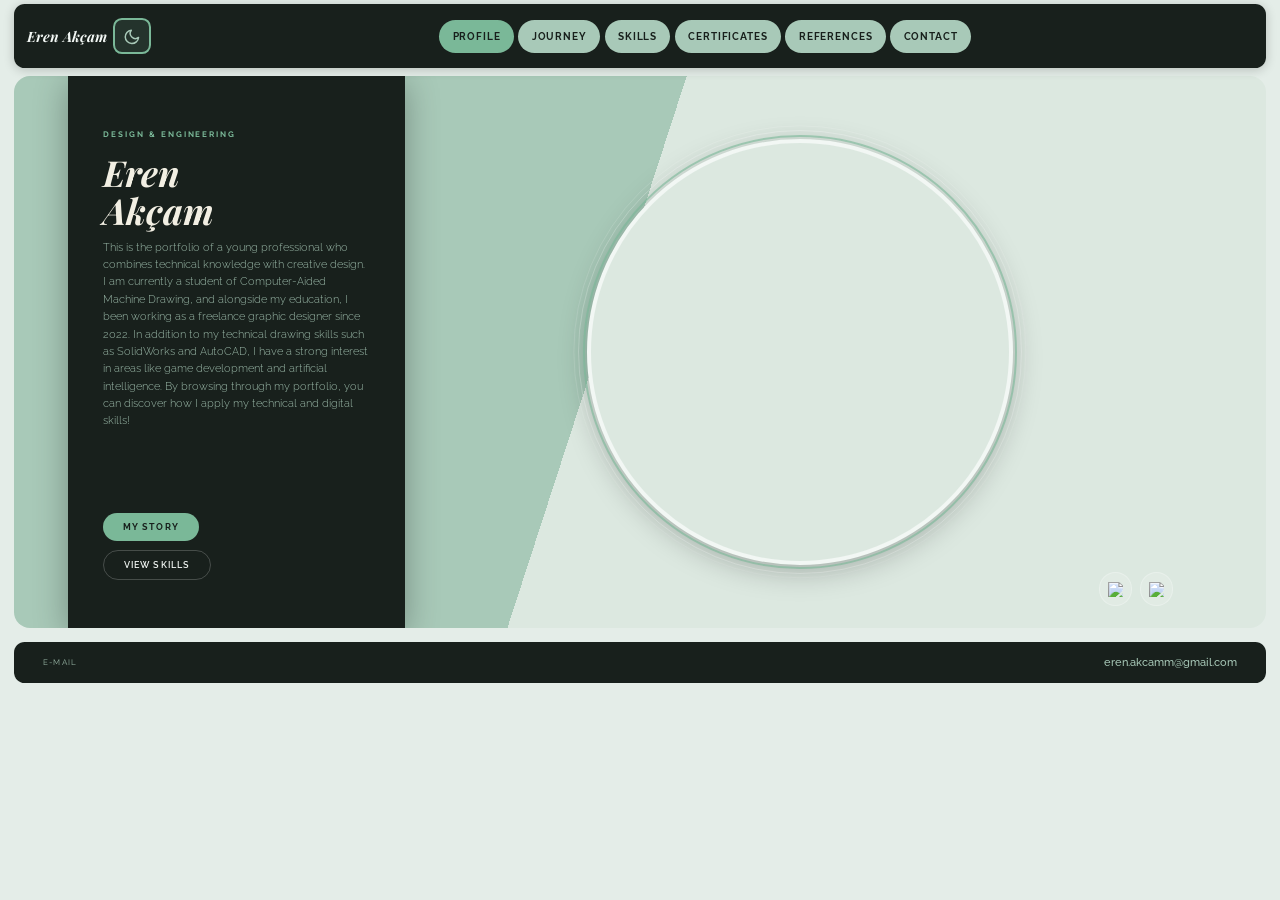
==== commit c42f267a: "Add files via upload" ====
--- a/index.html
+++ b/index.html
@@ -1,4 +1,4 @@
-<!DOCTYPE html><html lang="en"><head><meta charset="UTF-8"/><meta name="viewport" content="width=device-width, initial-scale=1.0"/><title id="page-title">Eren Akçam | Portfolio</title><link rel="icon" id="site-favicon" type="image/png" href="assets/favicon.png"/><link rel="preconnect" href="https://fonts.googleapis.com"><link rel="preconnect" href="https://fonts.gstatic.com" crossorigin><link rel="preconnect" href="https://static.wixstatic.com" crossorigin><link rel="dns-prefetch" href="https://static.wixstatic.com"><link rel="preload" href="assets/profile.png" as="image" fetchpriority="high"/><link rel="preload" as="style" href="https://fonts.googleapis.com/css2?family=Playfair+Display:ital,wght@0,700;1,700&family=Barlow+Condensed:wght@300;400;500;600;700&family=Raleway:wght@300;400;500;600;700&family=Outfit:wght@300;400;500;600;700;800&family=Inter:wght@300;400;500;600;700&family=JetBrains+Mono:wght@400;700&display=swap" onload='this.onload=null,this.rel="stylesheet"'/><noscript><link href="https://fonts.googleapis.com/css2?family=Playfair+Display:ital,wght@0,700;1,700&family=Barlow+Condensed:wght@300;400;500;600;700&family=Raleway:wght@300;400;500;600;700&family=Outfit:wght@300;400;500;600;700;800&family=Inter:wght@300;400;500;600;700&family=JetBrains+Mono:wght@400;700&display=swap" rel="stylesheet"/></noscript><style>*,::after,::before{box-sizing:border-box;margin:0;padding:0}:root{--bw:1440;--x:100vw;--u:calc(var(--x)/var(--bw));--nh:calc(var(--u)*72);--np:calc(var(--u)*5);--g:#7ab898;--gd:#2d5a3d;--gl:#a8c9b8;--gp:#dce8e0;--bej:#e4ede8;--bl:#f2f7f4;--bm:#c4d8cc;--bd:#9ab8a8;--blk:#18201c;--txt:#1e2e28;--tm:#4a6a58;--mu:#6b7a6e}body,html{min-height:100%}html{font-size:calc(var(--u)*16)}::selection{background:var(--gl);color:var(--blk)}::-moz-selection{background:var(--gl);color:var(--blk)}body{font-family:Raleway,sans-serif;background:var(--bej);color:var(--txt);overflow-x:hidden;padding-top:calc(var(--nh) + var(--np)*2 + calc(var(--u)*4))}.nw{position:fixed;top:0;left:0;right:0;z-index:999;padding:var(--np) calc(var(--u)*16);background:var(--bej)}nav{background:var(--blk);border-radius:calc(var(--u)*12);height:var(--nh);display:flex;align-items:center;padding:0 calc(var(--u)*14);gap:calc(var(--u)*7);box-shadow:0 calc(var(--u)*2) calc(var(--u)*12) rgba(0,0,0,.2)}.nb{font-family:'Playfair Display',serif;font-style:italic;font-weight:700;font-size:1rem;color:var(--bl);background:0 0;border:none;cursor:pointer;white-space:nowrap;flex-shrink:0;padding:0}.nm{display:flex;align-items:center;list-style:none;gap:calc(var(--u)*5);flex:1;justify-content:center;flex-wrap:nowrap}.nm a{padding:calc(var(--u)*12) calc(var(--u)*15);border-radius:calc(var(--u)*22);font-size:.68rem;font-weight:700;letter-spacing:.09em;text-transform:uppercase;color:var(--blk);text-decoration:none;cursor:pointer;white-space:nowrap;transition:background .15s,color .15s;display:block;background:var(--gl);border:none}.nm a:hover{background:var(--g);color:var(--blk)}.nm a.on{background:var(--g);color:var(--blk)}.nav-burger{display:none;flex-direction:column;gap:calc(var(--u)*5);cursor:pointer;padding:calc(var(--u)*8);background:0 0;border:none;flex-shrink:0;margin-left:auto}.nav-burger span{display:block;width:calc(var(--u)*22);height:calc(var(--u)*2);background:var(--gl);border-radius:calc(var(--u)*2);transition:all .25s}.nav-burger.open span:first-child{transform:rotate(45deg) translate(calc(var(--u)*5),calc(var(--u)*5))}.nav-burger.open span:nth-child(2){opacity:0}.nav-burger.open span:nth-child(3){transform:rotate(-45deg) translate(calc(var(--u)*5),calc(var(--u)*-5))}.mob-back{display:none;position:fixed;top:calc(var(--nh) + var(--np)*2 + calc(var(--u)*10));right:calc(var(--u)*10);z-index:500;align-items:center;gap:calc(var(--u)*6);background:var(--blk);border:calc(var(--u)*1.5) solid rgba(255,255,255,.2);border-radius:calc(var(--u)*50);cursor:pointer;font-family:Raleway,sans-serif;font-size:.6rem;font-weight:700;letter-spacing:.1em;text-transform:uppercase;color:var(--gl);padding:calc(var(--u)*10) calc(var(--u)*16);box-shadow:0 calc(var(--u)*4) calc(var(--u)*16) rgba(0,0,0,.35);transition:background .15s}.mob-back:active{background:var(--gd)}.mob-back svg{width:calc(var(--u)*14);height:calc(var(--u)*14);fill:none;stroke:var(--gl);stroke-width:2.5;stroke-linecap:round;stroke-linejoin:round}.pg{display:none!important}.pg.on{display:flex!important;flex-direction:column}.hero{margin:0 calc(var(--u)*16) calc(var(--u)*16);border-radius:calc(var(--u)*18);overflow:hidden;display:flex;align-items:stretch;justify-content:center;min-height:calc(var(--u)*620);position:relative;flex-shrink:0;padding:0 calc(var(--u)*40);gap:0}.hero::before{content:'';position:absolute;inset:0;background:linear-gradient(108deg,var(--gl) 47%,var(--gp) 47%);pointer-events:none}.hc{position:relative;z-index:2;background:var(--blk);border-radius:0;margin:0 0 0 calc(var(--u)*20);width:calc(var(--u)*380);min-height:calc(var(--u)*580);flex-shrink:0;padding:calc(var(--u)*60) calc(var(--u)*40) calc(var(--u)*54);display:flex;flex-direction:column;justify-content:space-between;box-shadow:0 calc(var(--u)*8) calc(var(--u)*36) rgba(0,0,0,.3)}.ht{font-size:.55rem;font-weight:700;letter-spacing:.25em;text-transform:uppercase;color:var(--g);margin-bottom:calc(var(--u)*16)}.hn{font-family:'Playfair Display',serif;font-style:italic;font-weight:700;font-size:clamp(2.1rem,2.8vw,3.2rem);line-height:1.06;color:var(--bl);margin-bottom:calc(var(--u)*11)}.hr2{font-size:.74rem;color:var(--bd);font-weight:300;line-height:1.65;margin-bottom:calc(var(--u)*30)}.hb{display:flex;flex-direction:column;gap:calc(var(--u)*10)}.bg{display:inline-flex;align-items:center;justify-content:center;padding:calc(var(--u)*10) calc(var(--u)*22);border-radius:calc(var(--u)*50);font-size:.63rem;font-weight:700;letter-spacing:.13em;text-transform:uppercase;background:var(--g);color:var(--blk);border:none;cursor:pointer;text-decoration:none;width:fit-content;transition:background .2s}.bg:hover{background:var(--gd)}.bo{display:inline-flex;align-items:center;justify-content:center;padding:calc(var(--u)*10) calc(var(--u)*22);border-radius:calc(var(--u)*50);font-size:.63rem;font-weight:600;letter-spacing:.13em;text-transform:uppercase;background:0 0;color:var(--bl);border:calc(var(--u)*1.5) solid rgba(255,255,255,.2);cursor:pointer;text-decoration:none;width:fit-content;transition:border-color .2s}.bo:hover{border-color:rgba(255,255,255,.5)}.hp{flex:1;position:relative;z-index:1;display:flex;align-items:center;justify-content:center;overflow:visible;min-width:calc(var(--u)*300);margin-right:calc(var(--u)*40)}.hp::before{content:'';position:absolute;width:100%;max-width:calc(var(--u)*400);aspect-ratio:1/1;border-radius:50%;background:rgba(255,255,255,.11);top:50%;left:50%;transform:translate(-50%,-50%);pointer-events:none}.hp::after{content:'';position:absolute;width:100%;max-width:calc(var(--u)*510);aspect-ratio:1/1;border-radius:50%;border:calc(var(--u)*1.5) solid rgba(255,255,255,.14);top:50%;left:50%;transform:translate(-50%,-50%);pointer-events:none}.hpf{position:relative;width:100%;max-width:calc(var(--u)*480);aspect-ratio:1/1;border-radius:50%;flex-shrink:0;z-index:2}.hpf::before{content:'';position:absolute;inset:calc(var(--u)*-10);border-radius:50%;border:calc(var(--u)*2) solid rgba(255,255,255,.22)}.hpf::after{content:'';position:absolute;inset:calc(var(--u)*-4);border-radius:50%;border:calc(var(--u)*2.5) solid var(--g);opacity:.6}.hpf img{width:100%;height:100%;object-fit:cover;object-position:top center;display:block;border-radius:50%;border:calc(var(--u)*5) solid var(--bl);box-shadow:0 calc(var(--u)*8) calc(var(--u)*32) rgba(0,0,0,.25)}.hpl{display:none}.hs{position:absolute;bottom:calc(var(--u)*24);right:calc(var(--u)*24);display:flex;gap:calc(var(--u)*8);z-index:5}.sb{width:calc(var(--u)*38);height:calc(var(--u)*38);border-radius:50%;background:rgba(255,255,255,.15);border:calc(var(--u)*1) solid rgba(255,255,255,.26);display:flex;align-items:center;justify-content:center;text-decoration:none;transition:background .2s}.sb:hover{background:rgba(255,255,255,.28)}.sb img{width:calc(var(--u)*17);height:calc(var(--u)*17);object-fit:contain}.pb{margin:0 calc(var(--u)*16) 0;background:var(--gd);border-radius:calc(var(--u)*18) calc(var(--u)*18) 0 0;padding:calc(var(--u)*44) calc(var(--u)*52) calc(var(--u)*32);position:relative;overflow:hidden;flex-shrink:0}.pb::after{content:'';position:absolute;right:calc(var(--u)*-60);top:calc(var(--u)*-60);width:calc(var(--u)*260);height:calc(var(--u)*260);border-radius:50%;background:var(--g);opacity:.12}.pb h1{font-family:'Playfair Display',serif;font-style:italic;font-weight:700;font-size:clamp(2.6rem,4.5vw,4.8rem);color:var(--bl);line-height:1;position:relative;z-index:1}.pbs{font-size:.62rem;font-weight:700;letter-spacing:.22em;text-transform:uppercase;color:var(--gl);margin-top:calc(var(--u)*8);position:relative;z-index:1}.pbd{margin:0 calc(var(--u)*16) calc(var(--u)*16);background:var(--bl);border-radius:0 0 calc(var(--u)*18) calc(var(--u)*18);border:calc(var(--u)*1) solid var(--bm);border-top:none;padding:calc(var(--u)*48) calc(var(--u)*52) calc(var(--u)*68)}.pf{margin:0 calc(var(--u)*16) calc(var(--u)*5);background:var(--blk);border-radius:calc(var(--u)*12);padding:calc(var(--u)*16) calc(var(--u)*32);display:flex;align-items:center;justify-content:space-between;flex-wrap:wrap;gap:calc(var(--u)*8);flex-shrink:0}.pfl{font-size:.56rem;letter-spacing:.17em;text-transform:uppercase;color:var(--bd)}.pfe{font-size:.76rem;color:var(--gl);text-decoration:none;font-weight:500}.tlh{font-family:'Playfair Display',serif;font-style:italic;font-size:1.35rem;font-weight:700;color:var(--gd)!important;padding-bottom:calc(var(--u)*10);border-bottom:calc(var(--u)*2) solid var(--g);margin-top:calc(var(--u)*56);margin-bottom:calc(var(--u)*28);display:flex;align-items:center;gap:calc(var(--u)*10)}.tlh:first-child{margin-top:0}.tlh-dot{width:calc(var(--u)*8);height:calc(var(--u)*8);border-radius:50%;background:var(--g);flex-shrink:0;display:inline-block}.tl-grid{display:flex;flex-direction:column;gap:calc(var(--u)*16);margin-bottom:calc(var(--u)*20)}.logo-card{display:flex;flex-direction:column;align-items:center;justify-content:center;padding:calc(var(--u)*36) calc(var(--u)*32);background:linear-gradient(135deg,rgba(45,90,61,.98) 0,rgba(32,64,48,.98) 100%);border-radius:calc(var(--u)*16);border:calc(var(--u)*1.5) solid rgba(122,184,152,.35);box-shadow:0 calc(var(--u)*8) calc(var(--u)*24) rgba(0,0,0,.2);backdrop-filter:blur(calc(var(--u)*12));position:relative;overflow:hidden;min-width:calc(var(--u)*160);min-height:calc(var(--u)*200);transition:all .3s ease;margin:0}.logo-card::before{content:'';position:absolute;inset:0;background:radial-gradient(circle at 35% 65%,rgba(122,184,152,.18) 0,transparent 55%),radial-gradient(circle at 75% 35%,rgba(106,170,130,.08) 0,transparent 45%);pointer-events:none;z-index:1}.logo-card:hover{transform:translateY(calc(var(--u)*-4));box-shadow:0 calc(var(--u)*12) calc(var(--u)*32) rgba(0,0,0,.25);background:linear-gradient(135deg,rgba(50,100,70,.98) 0,rgba(35,70,52,.98) 100%)}.logo-card img{position:relative;z-index:2;width:100%;max-width:calc(var(--u)*110);height:auto;aspect-ratio:1/1;object-fit:contain;transition:transform .3s cubic-bezier(.34, 1.56, .64, 1);border-radius:calc(var(--u)*12)}.logo-card:hover img{transform:scale(1.12)}.logo-period{font-family:Raleway,sans-serif;font-size:1rem;font-weight:700;color:rgba(255,255,255,.95);text-align:center;margin-top:calc(var(--u)*18);letter-spacing:.06em;text-transform:uppercase;position:relative;z-index:2}.logo-period-date{font-size:.85rem;color:rgba(255,255,255,.75);font-weight:500;margin-top:calc(var(--u)*6);letter-spacing:.04em;position:relative;z-index:2}.tli{display:grid;grid-template-columns:42% 58%;min-height:calc(var(--u)*380);border-radius:0;border-bottom:calc(var(--u)*1) solid rgba(0,0,0,.08);overflow:hidden;position:relative;box-shadow:0 calc(var(--u)*1) 0 var(--bm)}.tli:first-child{border-radius:calc(var(--u)*20) calc(var(--u)*20) 0 0}.tli:last-child{border-radius:0 0 calc(var(--u)*20) calc(var(--u)*20);border-bottom:none;box-shadow:none}.tli:only-child{border-radius:calc(var(--u)*20)}.tli:nth-child(2n){direction:rtl}.tli:nth-child(2n)>*{direction:ltr}.tli-visual{position:relative;overflow:hidden;background:var(--blk)}.tli-visual-bg{position:absolute;inset:0;background-size:cover;background-position:center;transition:transform .7s cubic-bezier(.25,0,.1,1)}.tli:hover .tli-visual-bg{transform:scale(1.06)}.tli-visual::before{content:'';position:absolute;inset:0;z-index:1;background:radial-gradient(ellipse at 30% 20%,rgba(122,184,152,.22) 0,transparent 60%),radial-gradient(ellipse at 80% 80%,rgba(45,90,61,.55) 0,transparent 55%),linear-gradient(160deg,rgba(24,32,28,.15) 0,rgba(24,32,28,.82) 100%)}.tli-visual::after{content:'';position:absolute;top:0;right:0;bottom:0;width:calc(var(--u)*3);z-index:3;background:linear-gradient(to bottom,var(--g) 0,rgba(122,184,152,.1) 100%)}.tli:nth-child(2n) .tli-visual::after{left:0;right:auto}.tli-visual-fallback{position:absolute;inset:0;z-index:2;display:flex;flex-direction:column;align-items:center;justify-content:center;gap:calc(var(--u)*16);padding:calc(var(--u)*28)}.tli-logo-wrap{width:100%;max-width:calc(var(--u)*140);aspect-ratio:1/1;border-radius:calc(var(--u)*16);background:linear-gradient(135deg,rgba(45,90,61,.95) 0,rgba(32,64,48,.95) 100%);border:calc(var(--u)*1.5) solid rgba(122,184,152,.4);backdrop-filter:blur(calc(var(--u)*12));-webkit-backdrop-filter:blur(calc(var(--u)*12));display:flex;align-items:center;justify-content:center;overflow:hidden;box-shadow:0 calc(var(--u)*8) calc(var(--u)*24) rgba(0,0,0,.25);transition:transform .35s cubic-bezier(.34, 1.56, .64, 1),box-shadow .3s;position:relative}.tli-logo-wrap::before{content:'';position:absolute;inset:0;background:radial-gradient(circle at 30% 70%,rgba(122,184,152,.15) 0,transparent 50%);pointer-events:none;z-index:1}.tli:hover .tli-logo-wrap{transform:scale(1.1);box-shadow:0 calc(var(--u)*14) calc(var(--u)*48) rgba(0,0,0,.5)}.tli-logo-wrap img{width:100%;max-width:calc(var(--u)*100);height:auto;aspect-ratio:1/1;object-fit:contain;filter:drop-shadow(0 calc(var(--u)*2) calc(var(--u)*8) rgba(0,0,0,.4)) brightness(1.15);position:relative;z-index:2;transition:transform .35s cubic-bezier(.34, 1.56, .64, 1);border-radius:calc(var(--u)*10)}.tli:hover .tli-logo-wrap img{transform:scale(1.08)}.tli-logo-wrap svg{width:calc(var(--u)*52);height:calc(var(--u)*52);stroke:rgba(255,255,255,.7);fill:none;stroke-width:1.5;position:relative;z-index:2}.tli-date{position:absolute;bottom:0;left:0;right:0;z-index:3;padding:calc(var(--u)*20) calc(var(--u)*22) calc(var(--u)*18);background:linear-gradient(to top,rgba(0,0,0,.75) 0,transparent 100%);display:flex;align-items:flex-end;justify-content:space-between}.tli-date-text{font-family:'Barlow Condensed',sans-serif;font-size:1.15rem;font-weight:700;letter-spacing:.12em;text-transform:uppercase;color:#fff;line-height:1.1;text-shadow:0 calc(var(--u)*2) calc(var(--u)*8) rgba(0,0,0,.5);transition:font-size .2s}.tli-date-accent{width:calc(var(--u)*28);height:calc(var(--u)*2);background:var(--g);border-radius:calc(var(--u)*1);margin-bottom:calc(var(--u)*3)}.tli-content{background:var(--bl);padding:calc(var(--u)*40) calc(var(--u)*44);display:flex;flex-direction:column;justify-content:center;gap:calc(var(--u)*12);position:relative;overflow:hidden}.tli-content::before{content:'';position:absolute;right:calc(var(--u)*-60);top:calc(var(--u)*-60);width:calc(var(--u)*220);height:calc(var(--u)*220);border-radius:50%;background:radial-gradient(circle,var(--gp) 0,transparent 68%);opacity:.55;pointer-events:none}.tli-content::after{content:'';position:absolute;left:calc(var(--u)*-30);bottom:calc(var(--u)*-30);width:calc(var(--u)*120);height:calc(var(--u)*120);border-radius:50%;background:radial-gradient(circle,var(--bm) 0,transparent 70%);opacity:.3;pointer-events:none}.tli-type{font-size:.52rem;font-weight:800;letter-spacing:.22em;text-transform:uppercase;color:var(--g);display:flex;align-items:center;gap:calc(var(--u)*8);position:relative;z-index:1}.tli-type::before{content:'';display:inline-block;width:calc(var(--u)*24);height:calc(var(--u)*1.5);background:var(--g);border-radius:calc(var(--u)*1);flex-shrink:0}.tlt{font-family:'Playfair Display',serif;font-style:italic;font-weight:700;font-size:clamp(1.3rem,2.2vw,1.75rem);line-height:1.12;color:var(--txt);position:relative;z-index:1}.tls{font-size:.74rem;font-weight:700;letter-spacing:.06em;text-transform:uppercase;color:var(--gd);position:relative;z-index:1}.tlc{font-size:.67rem;color:var(--mu);display:flex;align-items:center;gap:calc(var(--u)*5);position:relative;z-index:1}.tlc svg{width:calc(var(--u)*11);height:calc(var(--u)*11);flex-shrink:0;fill:none;stroke:currentColor;stroke-width:2;opacity:.7}.tlp{font-size:.86rem;line-height:1.9;color:var(--tm);font-weight:300;display:-webkit-box;-webkit-line-clamp:5;-webkit-box-orient:vertical;overflow:hidden;position:relative;z-index:1;max-height:calc(var(--u)*220);transition:max-height .35s ease-out}.tlp.expanded{-webkit-line-clamp:unset;overflow:visible;max-height:calc(var(--u)*1200);transition:max-height .4s ease-out}@media(max-width:768px){.tlp{max-height:160px}.tlp.expanded{max-height:800px}}.tli-expand-btn{display:inline-flex;align-items:center;gap:calc(var(--u)*5);font-size:.58rem;font-weight:700;letter-spacing:.1em;text-transform:uppercase;color:var(--gd);background:0 0;border:none;cursor:pointer;padding:calc(var(--u)*4) 0;margin-top:calc(var(--u)*2);transition:color .15s,transform .15s;position:relative;z-index:1;user-select:none}.tli-expand-btn:hover{color:var(--g);transform:translateX(calc(var(--u)*2))}.tli-expand-btn:active{transform:translateX(calc(var(--u)*1))}.tli-expand-btn svg{width:calc(var(--u)*12);height:calc(var(--u)*12);fill:none;stroke:currentColor;stroke-width:2.5;stroke-linecap:round;stroke-linejoin:round;transition:transform .2s}.tli-expand-btn.open svg{transform:rotate(180deg)}@media(max-width:768px){.tli{grid-template-columns:1fr;min-height:auto}.tli-visual{height:200px}.tli-logo-wrap{width:100%;max-width:90px}.tli-logo-wrap img{width:100%;max-width:70px}.tli-logo-wrap svg{width:40px;height:40px}.tli-date-text{font-size:.96rem;font-weight:700;letter-spacing:.11em}.tli-date{padding:18px 20px 16px}.tli-content{padding:20px 18px 24px;gap:10px}.tlt{font-size:1.05rem;font-weight:600}.tlp{font-size:.8rem;-webkit-line-clamp:3;line-height:1.8}.tli-expand-btn{font-size:.6rem;margin-top:4px}}@media(max-width:480px){.tli-logo-wrap{width:100%;max-width:75px}.tli-logo-wrap img{width:100%;max-width:56px}.tli-logo-wrap svg{width:36px;height:36px}.tli-date-text{font-size:.88rem;font-weight:700;letter-spacing:.1em}.tli-date{padding:16px 18px 14px}.tli-content{padding:16px 14px 20px;gap:8px}.tlt{font-size:.95rem;font-weight:600}.tlp{font-size:.78rem;-webkit-line-clamp:2;line-height:1.7}.tli-expand-btn{font-size:.55rem;margin-top:3px}}.skh{font-family:'Playfair Display',serif;font-style:italic;font-size:1.35rem;font-weight:700;color:var(--gd)!important;padding-bottom:calc(var(--u)*10);border-bottom:calc(var(--u)*2) solid var(--g);margin-bottom:calc(var(--u)*18);margin-top:calc(var(--u)*44);background:0 0}.skh:first-child{margin-top:0}.skg{display:grid;grid-template-columns:repeat(auto-fit,minmax(calc(var(--u)*246),1fr));gap:calc(var(--u)*10);margin-bottom:calc(var(--u)*4)}.skc{background:var(--bej);border:calc(var(--u)*1.5) solid var(--bm);border-radius:calc(var(--u)*11);padding:calc(var(--u)*13) calc(var(--u)*17) calc(var(--u)*11);display:flex;flex-direction:column;gap:calc(var(--u)*8);transition:transform .15s,border-color .15s}.skc:hover{transform:translateY(calc(var(--u)*-2));border-color:var(--g)}.skt{display:flex;align-items:center;justify-content:space-between;gap:calc(var(--u)*7)}.skn{font-family:'Barlow Condensed',sans-serif;font-size:.9rem;font-weight:600;color:var(--txt);letter-spacing:.04em;text-transform:uppercase}.skb{font-size:.54rem;font-weight:700;letter-spacing:.08em;text-transform:uppercase;padding:calc(var(--u)*2) calc(var(--u)*7);border-radius:calc(var(--u)*20);white-space:nowrap;flex-shrink:0}.ba{background:var(--gd);color:#fff;border:calc(var(--u)*1) solid var(--gd)}.bi{background:var(--g);color:#fff;border:calc(var(--u)*1) solid var(--g)}.bb{background:var(--gl);color:#fff;border:calc(var(--u)*1) solid var(--gl)}.bn{background:var(--blk);color:#fff;border:calc(var(--u)*1) solid var(--blk)}.sbt{width:100%;height:calc(var(--u)*5);background:var(--bm);border-radius:calc(var(--u)*3);overflow:hidden}.sbf{height:100%;border-radius:calc(var(--u)*3);background:linear-gradient(90deg,var(--gd),var(--g));transition:width 1s cubic-bezier(.4,0,.2,1)}.crt{display:grid;grid-template-columns:repeat(auto-fit,minmax(calc(var(--u)*300),1fr));gap:calc(var(--u)*22);align-items:start}.cs{background:var(--bl);border:calc(var(--u)*1.5) solid var(--bm);border-radius:calc(var(--u)*15);overflow:hidden;box-shadow:0 calc(var(--u)*3) calc(var(--u)*16) rgba(0,0,0,.07)}.csh{font-family:'Playfair Display',serif;font-style:italic;font-size:.92rem;font-weight:700;color:var(--bl);padding:calc(var(--u)*10) calc(var(--u)*16);background:var(--gd);display:flex;align-items:center;gap:calc(var(--u)*7)}.csh::before{content:'';display:inline-block;width:calc(var(--u)*5);height:calc(var(--u)*5);border-radius:50%;background:var(--gl);flex-shrink:0}.csv{margin:calc(var(--u)*10) calc(var(--u)*10) 0;border-radius:calc(var(--u)*9);overflow:hidden;border:calc(var(--u)*1.5) solid var(--bm);background:var(--blk);position:relative}.cia{position:relative;width:100%;background:#111;overflow:hidden}.cia img{width:100%;height:auto;object-fit:contain;display:block;cursor:zoom-in}.ca{position:absolute;top:50%;transform:translateY(-50%);width:calc(var(--u)*30);height:calc(var(--u)*30);border-radius:50%;background:rgba(10,10,6,.65);border:calc(var(--u)*1) solid rgba(255,255,255,.17);display:flex;align-items:center;justify-content:center;cursor:pointer;z-index:4;color:#fff;transition:background .15s}.ca:hover{background:var(--gd);transform:translateY(-50%) scale(1.1)}.ca.pv{left:calc(var(--u)*9)}.ca.nx{right:calc(var(--u)*9)}.ca svg{width:calc(var(--u)*13);height:calc(var(--u)*13);fill:none;stroke:currentColor;stroke-width:2.5;stroke-linecap:round;stroke-linejoin:round}@media(max-width:768px){.ca{width:42px;height:42px}.ca svg{width:18px;height:18px}.ca.pv{left:6px}.ca.nx{right:6px}}.cnp{margin:calc(var(--u)*7) calc(var(--u)*10) calc(var(--u)*10);background:var(--bej);border:calc(var(--u)*1) solid var(--bm);border-radius:calc(var(--u)*8);padding:calc(var(--u)*7) calc(var(--u)*11);display:flex;align-items:center;gap:calc(var(--u)*8);flex-wrap:wrap}.cna{font-family:'Barlow Condensed',sans-serif;font-size:.69rem;font-weight:700;color:var(--tm);letter-spacing:.07em;text-transform:uppercase;flex:1;overflow:hidden;text-overflow:ellipsis;white-space:nowrap}.cco{font-size:.58rem;font-weight:700;color:#fff;background:var(--gd);border:calc(var(--u)*1) solid var(--gd);padding:calc(var(--u)*2) calc(var(--u)*8);border-radius:calc(var(--u)*20);white-space:nowrap;flex-shrink:0;box-shadow:0 calc(var(--u)*2) calc(var(--u)*6) rgba(77,112,64,.2)}.cds{display:flex;gap:calc(var(--u)*5);align-items:center;justify-content:center;padding:0 calc(var(--u)*10) calc(var(--u)*9);flex-wrap:wrap}.cd{width:calc(var(--u)*6);height:calc(var(--u)*6);border-radius:50%;background:var(--bm);cursor:pointer;transition:background .2s,transform .15s;border:none;padding:0}.cd.on{background:var(--gd);transform:scale(1.4)}.pgrd{display:grid;grid-template-columns:repeat(auto-fit,minmax(calc(var(--u)*260),1fr));gap:calc(var(--u)*18)}.cc{border-radius:calc(var(--u)*14);overflow:hidden;cursor:pointer;background:var(--bl);border:calc(var(--u)*1.5) solid var(--bm);box-shadow:0 calc(var(--u)*3) calc(var(--u)*14) rgba(0,0,0,.07);transition:transform .18s,box-shadow .18s}.cc:hover{transform:translateY(calc(var(--u)*-3));box-shadow:0 calc(var(--u)*10) calc(var(--u)*26) rgba(0,0,0,.11)}.ccv{width:100%;aspect-ratio:16/9;object-fit:cover;display:block}.ccp{width:100%;aspect-ratio:16/9;background:linear-gradient(135deg,var(--gl),var(--gp));display:flex;align-items:center;justify-content:center}.ccp svg{width:calc(var(--u)*42);height:calc(var(--u)*42);opacity:.38}.cci{padding:calc(var(--u)*15) calc(var(--u)*17)}.cctg{font-size:.54rem;font-weight:700;letter-spacing:.19em;text-transform:uppercase;color:var(--g);margin-bottom:calc(var(--u)*5)}.cct{font-family:'Barlow Condensed',sans-serif;font-size:1.18rem;font-weight:700;color:var(--txt);letter-spacing:.04em;text-transform:uppercase;margin-bottom:calc(var(--u)*6)}.ccc{display:inline-flex;align-items:center;gap:calc(var(--u)*4);font-size:.6rem;font-weight:700;letter-spacing:.08em;text-transform:uppercase;color:var(--gd);background:#c6d9b8;border:calc(var(--u)*1) solid #a8c49a;padding:calc(var(--u)*2) calc(var(--u)*8);border-radius:calc(var(--u)*20)}.bb2{display:inline-flex;align-items:center;gap:calc(var(--u)*6);font-size:.64rem;font-weight:700;letter-spacing:.11em;text-transform:uppercase;color:var(--gd);cursor:pointer;margin-bottom:calc(var(--u)*24);background:0 0;border:none;padding:0}.bb2 svg{width:calc(var(--u)*14);height:calc(var(--u)*14);fill:none;stroke:currentColor;stroke-width:2.5;stroke-linecap:round;stroke-linejoin:round}.pjgrd{display:grid;grid-template-columns:repeat(auto-fit,minmax(calc(var(--u)*210),1fr));gap:calc(var(--u)*13)}.pj{border-radius:calc(var(--u)*12);overflow:hidden;cursor:pointer;background:var(--bl);border:calc(var(--u)*1.5) solid var(--bm);transition:transform .16s}.pj:hover{transform:translateY(calc(var(--u)*-2))}.pjv{width:100%;aspect-ratio:4/3;object-fit:cover;display:block}.pjp{width:100%;aspect-ratio:4/3;background:linear-gradient(135deg,var(--gp),var(--bej));display:flex;align-items:center;justify-content:center}.pji{padding:calc(var(--u)*11) calc(var(--u)*13)}.pjt{font-family:'Barlow Condensed',sans-serif;font-size:.97rem;font-weight:700;color:var(--txt);letter-spacing:.03em;text-transform:uppercase;margin-bottom:calc(var(--u)*2)}.pjs{font-size:.66rem;color:var(--mu)}.pd-wrap{width:100%;max-width:calc(var(--u)*760)}.pd-head{margin-bottom:calc(var(--u)*28);padding-bottom:calc(var(--u)*22);border-bottom:calc(var(--u)*2) solid var(--g)}.pd-badges{display:flex;gap:calc(var(--u)*7);flex-wrap:wrap;margin-bottom:calc(var(--u)*10)}.pd-badge{font-size:.56rem;font-weight:700;letter-spacing:.12em;text-transform:uppercase;padding:calc(var(--u)*3) calc(var(--u)*9);border-radius:calc(var(--u)*20)}.pd-badge.featured{background:var(--g);color:var(--bl)}.pd-badge.status-ongoing{background:#d6e4cc;color:var(--gd);border:calc(var(--u)*1) solid #b8ceac}.pd-badge.status-done{background:#c6d9b8;color:#2a5020;border:calc(var(--u)*1) solid #a8c49a}.pd-badge.tag{background:var(--bej);color:var(--tm);border:calc(var(--u)*1) solid var(--bm)}.pd-title{font-family:'Playfair Display',serif;font-style:italic;font-weight:700;font-size:2rem;color:var(--txt);line-height:1.1;margin-bottom:calc(var(--u)*6)}.pd-meta{display:flex;gap:calc(var(--u)*16);flex-wrap:wrap;font-size:.72rem;color:var(--mu);margin-top:calc(var(--u)*8)}.pd-meta span{display:flex;align-items:center;gap:calc(var(--u)*5)}.pd-meta svg{width:calc(var(--u)*13);height:calc(var(--u)*13);fill:none;stroke:currentColor;stroke-width:2;stroke-linecap:round;stroke-linejoin:round}.blk2{margin-bottom:calc(var(--u)*24)}.blbl{font-size:.55rem;font-weight:700;letter-spacing:.17em;text-transform:uppercase;color:var(--mu);margin-bottom:calc(var(--u)*8);display:flex;align-items:center;gap:calc(var(--u)*6)}.blbl svg{width:calc(var(--u)*12);height:calc(var(--u)*12);fill:none;stroke:currentColor;stroke-width:2;stroke-linecap:round;stroke-linejoin:round}.bdsc{font-size:.86rem;line-height:1.85;color:var(--tm);font-weight:300}.bimg{display:grid;grid-template-columns:repeat(auto-fit,minmax(calc(var(--u)*170),1fr));gap:calc(var(--u)*8)}.bimg img{width:100%;border-radius:calc(var(--u)*8);object-fit:cover;cursor:zoom-in;aspect-ratio:4/3}.bvid{width:100%;border-radius:calc(var(--u)*9);max-height:calc(var(--u)*360);background:#000;display:block}.baud{width:100%;border-radius:calc(var(--u)*7);margin-bottom:calc(var(--u)*6)}.embed-wrap{position:relative;width:100%;padding-bottom:56.25%;border-radius:calc(var(--u)*10);overflow:hidden;background:#000}.embed-wrap iframe{position:absolute;inset:0;width:100%;height:100%;border:none}.blnk{display:inline-flex;align-items:center;gap:calc(var(--u)*5);padding:calc(var(--u)*7) calc(var(--u)*14);border-radius:calc(var(--u)*7);background:var(--bej);border:calc(var(--u)*1.5) solid var(--bm);font-size:.7rem;font-weight:600;color:var(--gd);text-decoration:none;margin-right:calc(var(--u)*6);margin-bottom:calc(var(--u)*6);flex-wrap:wrap}.blnk:hover{border-color:var(--g);background:var(--gp)}.blnk svg{width:calc(var(--u)*12);height:calc(var(--u)*12);fill:none;stroke:currentColor;stroke-width:2;stroke-linecap:round;stroke-linejoin:round}.bdoc{display:flex;align-items:center;gap:calc(var(--u)*8);padding:calc(var(--u)*10) calc(var(--u)*13);border-radius:calc(var(--u)*9);background:var(--bej);border:calc(var(--u)*1.5) solid var(--bm);margin-bottom:calc(var(--u)*7);text-decoration:none}.bdoc:hover{border-color:var(--g)}.bdoc-i{width:calc(var(--u)*28);height:calc(var(--u)*28);border-radius:calc(var(--u)*6);background:var(--gp);display:flex;align-items:center;justify-content:center;flex-shrink:0}.bdoc-i svg{width:calc(var(--u)*14);height:calc(var(--u)*14);fill:none;stroke:var(--gd);stroke-width:2;stroke-linecap:round;stroke-linejoin:round}.bdoc-n{font-size:.73rem;font-weight:600;color:var(--txt)}.bdoc-s{font-size:.6rem;color:var(--mu)}.ctl{display:grid;grid-template-columns:1fr 1.1fr;gap:calc(var(--u)*26);align-items:start}.ci{background:var(--blk);border-radius:calc(var(--u)*15);padding:calc(var(--u)*30) calc(var(--u)*26)}.citt{font-family:'Playfair Display',serif;font-style:italic;font-weight:700;font-size:1.42rem;color:var(--bl);margin-bottom:calc(var(--u)*6)}.cisb{font-size:.68rem;color:var(--bd);font-weight:300;line-height:1.7;margin-bottom:calc(var(--u)*24)}.cit{display:flex;align-items:center;gap:calc(var(--u)*12);padding:calc(var(--u)*12) 0;border-bottom:calc(var(--u)*1) solid rgba(255,255,255,.06);flex-wrap:wrap}.cit:last-child{border-bottom:none}.cit-i{width:calc(var(--u)*36);height:calc(var(--u)*36);border-radius:calc(var(--u)*8);background:rgba(122,158,106,.15);display:flex;align-items:center;justify-content:center;flex-shrink:0}.cit-i svg{width:calc(var(--u)*16);height:calc(var(--u)*16);fill:none;stroke:var(--gl);stroke-width:2;stroke-linecap:round;stroke-linejoin:round}.cit-l{font-size:.55rem;font-weight:700;letter-spacing:.15em;text-transform:uppercase;color:var(--bd);margin-bottom:calc(var(--u)*2)}.cit-v{font-size:.8rem;color:var(--bl);font-weight:400;text-decoration:none;word-break:break-all}.cit-v:hover{opacity:.65}.cf{background:var(--bl);border:calc(var(--u)*1.5) solid var(--bm);border-radius:calc(var(--u)*15);padding:calc(var(--u)*30) calc(var(--u)*26);box-shadow:0 calc(var(--u)*2) calc(var(--u)*12) rgba(0,0,0,.06)}.cft{font-family:'Playfair Display',serif;font-style:italic;font-weight:700;font-size:1.2rem;color:var(--txt)!important;margin-bottom:calc(var(--u)*5)}.cfs{font-size:.7rem;color:#4a4a30;margin-bottom:calc(var(--u)*20);line-height:1.6}.fld{margin-bottom:calc(var(--u)*13)}.flbl{display:block;font-size:.56rem;font-weight:700;letter-spacing:.15em;text-transform:uppercase;color:var(--gd);margin-bottom:calc(var(--u)*4)}.finp{width:100%;padding:calc(var(--u)*10) calc(var(--u)*13);border-radius:calc(var(--u)*8);border:calc(var(--u)*1.5) solid var(--bm);background:var(--bej);font-family:Raleway,sans-serif;font-size:.82rem;color:var(--txt);outline:0;resize:none;transition:border-color .18s;box-sizing:border-box}.finp:focus{border-color:var(--g)}.finp::placeholder{color:var(--bd)}.fr2{display:grid;grid-template-columns:1fr 1fr;gap:calc(var(--u)*11)}.fsub{width:100%;padding:calc(var(--u)*13);border-radius:calc(var(--u)*9);background:var(--gd);color:#fff;border:none;font-family:Raleway,sans-serif;font-size:.7rem;font-weight:700;letter-spacing:.15em;text-transform:uppercase;cursor:pointer;margin-top:calc(var(--u)*6);transition:background .2s,transform .1s;box-shadow:0 calc(var(--u)*3) calc(var(--u)*12) rgba(77,112,64,.35)}.fsub:hover{background:var(--blk);transform:translateY(calc(var(--u)*-1))}.fsub:active{transform:translateY(0)}.fsucc{display:none;text-align:center;padding:calc(var(--u)*32) calc(var(--u)*20)}.fsucc-i{width:calc(var(--u)*52);height:calc(var(--u)*52);border-radius:50%;background:#c6d9b8;display:flex;align-items:center;justify-content:center;margin:0 auto calc(var(--u)*14)}.fsucc-i svg{width:calc(var(--u)*22);height:calc(var(--u)*22);fill:none;stroke:var(--gd);stroke-width:2.5;stroke-linecap:round;stroke-linejoin:round}.fsucc-m{font-size:.92rem;color:var(--gd);font-weight:700;margin-bottom:calc(var(--u)*5)}.fsucc-s{font-size:.74rem;color:var(--tm)}.lb{display:none;position:fixed;inset:0;background:rgba(3,6,2,.93);z-index:9999;align-items:center;justify-content:center}.lb.on{display:flex}.lbx{position:absolute;top:calc(var(--u)*16);right:calc(var(--u)*22);font-size:2rem;color:var(--bl);cursor:pointer;background:0 0;border:none;opacity:.7;line-height:1}.lb-arr{width:calc(var(--u)*44);height:calc(var(--u)*44);border-radius:50%;background:rgba(0,0,0,.45);border:calc(var(--u)*1) solid rgba(255,255,255,.25);color:#fff;display:flex;align-items:center;justify-content:center;cursor:pointer;position:absolute;top:50%;transform:translateY(-50%);z-index:10;transition:background .15s,opacity .2s;backdrop-filter:blur(calc(var(--u)*4))}.lb-arr:hover{background:rgba(0,0,0,.7)}.lb-arr svg{pointer-events:none}.lb-pv{left:calc(var(--u)*10)}.lb-nx{right:calc(var(--u)*10)}@media(max-width:768px){:root{--bw:480}}.nw{padding:6px 10px}nav{padding:0 12px;gap:6px;border-radius:14px}.nb{font-size:.88rem}.nm{display:none;position:fixed;top:calc(var(--nh) + 6px*2 + 4px);left:10px;right:10px;background:var(--blk);flex-direction:column;align-items:stretch;padding:10px 10px 14px;gap:5px;box-shadow:0 10px 28px rgba(0,0,0,.4);z-index:998;border-radius:14px;border:1px solid rgba(255,255,255,.08)}.nm.mob-open{display:flex}.nm li{width:100%}.nm a{padding:12px 16px;border-radius:10px;font-size:.66rem;text-align:left;display:flex;align-items:center;background:rgba(184,206,172,.15);color:var(--gl);white-space:normal}.nm a.on{background:var(--g);color:var(--blk)}.nm a:hover{background:rgba(184,206,172,.28);color:var(--bl)}.nav-burger{display:flex}.mob-back{display:flex}.hero{flex-direction:column;margin:0 8px 8px;min-height:auto;border-radius:14px;overflow:hidden;align-items:center;justify-content:center;padding:0}.hero::before{background:linear-gradient(160deg,var(--g) 0,var(--gl) 55%,var(--gp) 100%)}.hp{min-height:280px;padding:24px 0 16px;order:1;position:relative;overflow:hidden;margin-right:0;min-width:auto;width:100%;display:flex;align-items:center;justify-content:center}.hpf{width:100%;max-width:240px;height:auto;aspect-ratio:1/1;z-index:3}.hpf::before{inset:-8px}.hpf::after{inset:-3px}.hs{bottom:12px;right:12px;gap:6px;z-index:5}.sb{width:36px;height:36px}.hc{order:2;width:calc(100% - 16px);margin:0 8px 8px;padding:28px 20px 24px;border-radius:14px;position:relative;z-index:2}.hn{font-size:clamp(2rem,9vw,2.6rem);line-height:1.1}.hr2{font-size:.75rem;margin-bottom:18px;line-height:1.6}.hb{flex-direction:row;flex-wrap:wrap;gap:8px}.bg,.bo{padding:10px 18px;font-size:.6rem}.pb{margin:0 8px 0;padding:22px 18px 18px;border-radius:14px 14px 0 0}.pb h1{font-size:clamp(1.8rem,8vw,2.8rem)}.pbs{font-size:.56rem}.pbd{margin:0 8px 8px;padding:20px 16px 36px;border-radius:0 0 14px 14px}.pf{margin:0 8px 6px;padding:10px 14px;border-radius:10px}.pfl{font-size:.5rem}.pfe{font-size:.68rem}.skg{grid-template-columns:1fr;gap:8px}.skn{font-size:.8rem}.pgrd{grid-template-columns:1fr;gap:10px}.pjgrd{grid-template-columns:1fr;gap:8px}.pd-wrap{max-width:100%}.pd-title{font-size:1.4rem}.bb2{margin-bottom:14px}.skh{color:#3a5a28!important;font-size:1.1rem}.cf{background:var(--bl)}.cft{color:var(--txt)!important;font-size:1rem}.cfs{color:#4a4a30!important}.crt{grid-template-columns:1fr}.ctl{grid-template-columns:1fr;gap:14px}.ci{padding:20px 16px}.citt{font-size:1.1rem}.cf{padding:20px 16px}.fr2{grid-template-columns:1fr}.finp{font-size:.82rem;padding:10px 12px}.fsub{padding:13px;font-size:.7rem}.lb img{max-width:96vw;max-height:80vh}}@media(max-width:480px){:root{--bw:420}.hp{min-height:260px;padding:20px 0 14px}.hpf{width:100%;max-width:200px;height:auto;aspect-ratio:1/1}.hc{padding:24px 18px 20px;width:calc(100% - 12px);margin:0 6px 6px}}@media(max-width:420px){:root{--bw:375}.pgrd{grid-template-columns:1fr}.pjgrd{grid-template-columns:1fr}.skg{grid-template-columns:1fr}.hpf{width:100%;max-width:170px;height:auto;aspect-ratio:1/1}.hb{flex-direction:column}.bg,.bo{width:100%;justify-content:center}}.ref-empty{display:flex;flex-direction:column;align-items:center;justify-content:center;padding:calc(var(--u)*80) calc(var(--u)*20);text-align:center;background:linear-gradient(135deg,var(--bl) 0,var(--gp) 100%);border-radius:calc(var(--u)*20);border:calc(var(--u)*1.5) dashed var(--bm);position:relative;overflow:hidden}.ref-empty::before{content:'';position:absolute;width:100%;max-width:calc(var(--u)*300);aspect-ratio:1/1;border-radius:50%;background:radial-gradient(circle,var(--gl) 0,transparent 70%);opacity:.18;top:calc(var(--u)*-60);right:calc(var(--u)*-60);pointer-events:none}.ref-empty-icon{width:calc(var(--u)*72);height:calc(var(--u)*72);border-radius:50%;background:linear-gradient(135deg,var(--gd),var(--g));display:flex;align-items:center;justify-content:center;margin-bottom:calc(var(--u)*22);box-shadow:0 calc(var(--u)*8) calc(var(--u)*24) rgba(45,90,61,.3)}.ref-empty-icon svg{width:calc(var(--u)*30);height:calc(var(--u)*30);fill:none;stroke:#fff;stroke-width:2;stroke-linecap:round;stroke-linejoin:round}.ref-empty h3{font-family:'Playfair Display',serif;font-style:italic;font-size:1.8rem;color:var(--txt);margin-bottom:calc(var(--u)*10)}.ref-empty p{font-size:.85rem;color:var(--mu);max-width:calc(var(--u)*420);line-height:1.7;margin-bottom:calc(var(--u)*28)}.ref-filters-bar{background:0 0;padding:calc(var(--u)*12) 0;margin-bottom:calc(var(--u)*18);display:flex;flex-direction:column;gap:calc(var(--u)*10)}.ref-stats-row{display:flex;align-items:center;gap:calc(var(--u)*12);flex-wrap:wrap}.ref-avg-rating{display:flex;align-items:center;gap:calc(var(--u)*6)}.ref-avg-label{font-size:.62rem;font-weight:600;letter-spacing:.08em;text-transform:uppercase;color:var(--mu);white-space:nowrap}.ref-avg-value{display:flex;align-items:center;gap:calc(var(--u)*4)}.ref-avg-num{font-size:.9rem;font-weight:700;color:var(--gd)}.ref-avg-stars{font-size:.88rem;display:flex;gap:calc(var(--u)*.5);letter-spacing:calc(var(--u)*-1)}.ref-avg-count{font-size:.6rem;color:var(--mu);margin-left:calc(var(--u)*3);font-weight:500}.ref-controls-row{display:flex;align-items:center;gap:calc(var(--u)*10);flex-wrap:wrap}.ref-filter-group,.ref-sort-group{display:flex;align-items:center;gap:calc(var(--u)*6);flex-wrap:wrap}.ref-filter-label,.ref-sort-label{font-size:.6rem;font-weight:600;letter-spacing:.07em;text-transform:uppercase;color:var(--mu);white-space:nowrap}.ref-filter-select,.ref-sort-select{padding:calc(var(--u)*6) calc(var(--u)*9);border-radius:calc(var(--u)*5);border:calc(var(--u)*1) solid var(--bm);background:var(--bl);color:var(--txt);font-family:Raleway,sans-serif;font-size:.71rem;font-weight:500;cursor:pointer;transition:all .15s;outline:0;max-width:100%;width:auto}.ref-filter-select:hover,.ref-sort-select:hover{border-color:var(--g)}.ref-filter-select:focus,.ref-sort-select:focus{border-color:var(--g);box-shadow:0 0 0 calc(var(--u)*2) rgba(122,184,152,.1)}.ref-sort-group .ref-sort-select{max-width:100%;width:auto}.ref-reset-filters{padding:calc(var(--u)*6) calc(var(--u)*9);border-radius:calc(var(--u)*5);border:calc(var(--u)*1) solid rgba(122,184,152,.25);background:0 0;color:var(--gd);font-family:Raleway,sans-serif;font-size:.6rem;font-weight:600;letter-spacing:.07em;text-transform:uppercase;cursor:pointer;transition:all .15s;white-space:nowrap}.ref-reset-filters:hover{border-color:var(--g);color:var(--g);background:rgba(122,184,152,.07)}.ref-active-filters{display:flex;gap:calc(var(--u)*5);flex-wrap:wrap;margin-top:calc(var(--u)*2)}.ref-filter-tag{display:inline-flex;align-items:center;gap:calc(var(--u)*4);background:rgba(122,184,152,.1);padding:calc(var(--u)*3) calc(var(--u)*7);border-radius:calc(var(--u)*4);font-size:.6rem;font-weight:500;color:var(--gd);border:calc(var(--u)*1) solid rgba(122,184,152,.18)}.ref-filter-tag button{background:0 0;border:none;cursor:pointer;color:var(--gd);font-weight:700;padding:0;margin:0 calc(var(--u)*1) 0 0;opacity:.75;transition:opacity .15s;font-size:.65rem;line-height:1}.theme-toggle{border:calc(var(--u)*2.5) solid var(--g)!important;border-radius:calc(var(--u)*10);padding:calc(var(--u)*8) calc(var(--u)*9)!important;opacity:1!important;display:flex;align-items:center;justify-content:center;background:rgba(122,184,152,.12)!important;transition:all .2s ease!important}.theme-toggle:hover{background:rgba(122,184,152,.28)!important;border-color:var(--gl)!important}.theme-toggle svg{width:calc(var(--u)*18);height:calc(var(--u)*18);stroke:var(--g);stroke-width:1.5;fill:none}.ref-filter-tag button:hover{opacity:1}.ref-grid{display:flex;flex-direction:column;gap:calc(var(--u)*22);margin-top:0}.ref-grid.no-results{text-align:center;padding:calc(var(--u)*40) calc(var(--u)*20)}.ref-grid.no-results::before{content:'No results found';display:block;font-size:1.1rem;color:var(--mu);margin-bottom:calc(var(--u)*8)}.ref-card{background:var(--bl);border:calc(var(--u)*1.5) solid #dde5e0;border-radius:calc(var(--u)*18);padding:calc(var(--u)*28) calc(var(--u)*140) calc(var(--u)*28) calc(var(--u)*32);position:relative;overflow:visible;box-shadow:0 calc(var(--u)*2) calc(var(--u)*8) rgba(0,0,0,.04);transition:all .25s cubic-bezier(.4,0,.2,1);animation:refCardIn .5s ease both}.ref-card:hover{border-color:var(--bm);box-shadow:0 calc(var(--u)*8) calc(var(--u)*20) rgba(122,184,152,.08)}@keyframes refCardIn{from{opacity:0;transform:translateX(calc(var(--u)*-30))}to{opacity:1;transform:translateX(0)}}.ref-card::before{content:'';position:absolute;top:calc(var(--u)*-40);right:calc(var(--u)*-60);width:calc(var(--u)*150);height:calc(var(--u)*150);border-radius:50%;background:radial-gradient(circle,var(--gl) 0,transparent 65%);opacity:.08;pointer-events:none;z-index:0}.ref-card::after{content:'';position:absolute;bottom:calc(var(--u)*-1);left:0;right:0;height:calc(var(--u)*2);background:linear-gradient(90deg,var(--g),transparent);opacity:.25}.ref-card-quote{position:absolute;top:calc(var(--u)*-5);right:calc(var(--u)*24);font-size:3.5rem;line-height:1;color:var(--gp);font-family:'Playfair Display',serif;font-style:italic;pointer-events:none;user-select:none;opacity:.6;z-index:1}.ref-card-top{display:flex;gap:calc(var(--u)*16);align-items:flex-start;margin-bottom:calc(var(--u)*18);position:relative;z-index:2;flex-wrap:wrap}.ref-avatar{width:calc(var(--u)*64);height:calc(var(--u)*64);border-radius:50%;flex-shrink:0;border:calc(var(--u)*3) solid var(--g);overflow:hidden;background:linear-gradient(135deg,var(--gd),var(--g));display:flex;align-items:center;justify-content:center;font-family:'Playfair Display',serif;font-style:italic;font-weight:700;font-size:1.2rem;color:var(--bl);letter-spacing:.04em;box-shadow:0 calc(var(--u)*4) calc(var(--u)*12) rgba(122,184,152,.15);position:relative;z-index:3}.ref-avatar img{width:100%;height:100%;object-fit:cover;display:block}.ref-meta{flex:1;min-width:0;display:flex;flex-direction:column;gap:calc(var(--u)*1);word-wrap:break-word;word-break:break-word;grid-column:2;grid-row:1/3}.ref-name{font-family:'Barlow Condensed',sans-serif;font-size:1.15rem;font-weight:700;color:var(--txt);letter-spacing:.03em;text-transform:uppercase;margin-bottom:calc(var(--u)*2);line-height:1.2;word-wrap:break-word;word-break:break-word;overflow-wrap:break-word}.ref-role{font-size:.75rem;color:var(--gd);font-weight:600;letter-spacing:.04em;text-transform:uppercase;margin-bottom:calc(var(--u)*4)}.ref-ctx{font-size:.7rem;color:var(--mu);display:flex;align-items:center;gap:calc(var(--u)*6);flex-wrap:wrap;font-weight:500}.ref-ctx svg{width:calc(var(--u)*12);height:calc(var(--u)*12);flex-shrink:0}.ref-corner{position:absolute;top:calc(var(--u)*16);right:calc(var(--u)*24);z-index:10;display:flex;flex-direction:column;align-items:flex-end;gap:calc(var(--u)*8);max-width:calc(var(--u)*160);flex-wrap:wrap}.ref-stars{font-size:.95rem;display:flex;gap:calc(var(--u)*2);flex-shrink:0}.ref-stars span{text-shadow:0 calc(var(--u)*1) calc(var(--u)*2) rgba(0,0,0,.04)}.ref-date-badge{position:relative;display:inline-block;background:var(--gp);color:var(--gd);padding:calc(var(--u)*6) calc(var(--u)*12);border-radius:calc(var(--u)*8);font-size:.65rem;font-weight:600;letter-spacing:.04em;white-space:nowrap;box-shadow:0 calc(var(--u)*2) calc(var(--u)*8) rgba(0,0,0,.08)}.ref-body{font-size:.96rem;line-height:1.9;color:var(--txt);font-weight:300;padding:calc(var(--u)*24) 0 0 0;margin-top:calc(var(--u)*20);position:relative;z-index:2;letter-spacing:.01em}.ref-links{margin-top:calc(var(--u)*22);padding-top:calc(var(--u)*18);border-top:calc(var(--u)*1.5) solid rgba(122,184,152,.15);display:flex;gap:calc(var(--u)*12);flex-wrap:wrap;position:relative;z-index:2}.ref-link{display:inline-flex;align-items:center;gap:calc(var(--u)*6);font-size:.68rem;font-weight:700;color:var(--gd);text-decoration:none;background:rgba(122,184,152,.1);border:calc(var(--u)*1.5) solid rgba(122,184,152,.3);border-radius:calc(var(--u)*50);padding:calc(var(--u)*7) calc(var(--u)*14);transition:all .2s cubic-bezier(.4,0,.2,1);letter-spacing:.05em;text-transform:uppercase}.ref-link:hover{background:var(--g);border-color:var(--g);color:var(--blk);transform:translateY(calc(var(--u)*-2));box-shadow:0 calc(var(--u)*4) calc(var(--u)*12) rgba(122,184,152,.25)}.ref-card-v2{background:var(--bl);border:calc(var(--u)*1.5) solid var(--bm);border-radius:calc(var(--u)*16);padding:calc(var(--u)*24);position:relative;overflow:hidden;box-shadow:0 calc(var(--u)*2) calc(var(--u)*8) rgba(0,0,0,.06);transition:all .3s cubic-bezier(.4,0,.2,1);animation:refCardIn .5s ease both}.ref-card-v2:hover{box-shadow:0 calc(var(--u)*8) calc(var(--u)*24) rgba(0,0,0,.12);border-color:var(--g)}.ref-card-v2-content{display:flex;gap:calc(var(--u)*16);align-items:flex-start;margin-bottom:calc(var(--u)*18);flex-wrap:wrap}.ref-card-v2-left{flex-shrink:0}.ref-card-v2-right{flex:1;min-width:0;position:relative;padding-right:calc(var(--u)*130);word-wrap:break-word;overflow-wrap:break-word}.ref-date-v2{font-size:.65rem;color:var(--mu);font-weight:500;margin-top:calc(var(--u)*6)}.ref-name-v2{font-family:'Playfair Display',serif;font-weight:700;font-size:1.35rem;color:var(--txt);margin-bottom:calc(var(--u)*3);letter-spacing:.01em;line-height:1.1}.ref-role-v2{font-size:.75rem;color:var(--gd);font-weight:700;letter-spacing:.04em;text-transform:uppercase;margin-bottom:calc(var(--u)*6)}.ref-context-v2{font-size:.75rem;color:var(--gd);font-weight:600;letter-spacing:.03em;margin-bottom:calc(var(--u)*4)}.ref-period-v2{font-size:.7rem;color:var(--mu);font-weight:500;letter-spacing:.01em;margin-bottom:calc(var(--u)*6)}.ref-date-v2{font-size:.68rem;color:var(--mu);font-weight:400;letter-spacing:.02em;margin-top:calc(var(--u)*2)}.ref-body-v2{font-size:.92rem;line-height:1.8;color:var(--txt);font-weight:300;letter-spacing:.01em;margin-bottom:calc(var(--u)*18);word-wrap:break-word;overflow-wrap:break-word}.ref-contacts-v2{display:flex;gap:calc(var(--u)*20);padding-top:calc(var(--u)*14);border-top:calc(var(--u)*1) dotted var(--bm);flex-wrap:wrap;align-items:center}.ref-contact-item{display:flex;align-items:center;gap:calc(var(--u)*10);transition:all .2s;flex-wrap:wrap}.ref-contact-icon{width:calc(var(--u)*18);height:calc(var(--u)*18);flex-shrink:0;stroke:var(--gd);fill:none;stroke-linecap:round;stroke-linejoin:round}.ref-contact-link{text-decoration:none;font-size:.85rem;color:var(--gd);font-weight:500;transition:all .2s;word-break:break-all}.ref-contact-link:hover{color:var(--g)}.ref-cta-bar{display:flex;align-items:center;justify-content:space-between;flex-wrap:wrap;gap:calc(var(--u)*14);background:linear-gradient(108deg,var(--gd) 0,#1a3d28 100%);border-radius:calc(var(--u)*16);padding:calc(var(--u)*24) calc(var(--u)*30);margin-bottom:calc(var(--u)*32);box-shadow:0 calc(var(--u)*6) calc(var(--u)*24) rgba(45,90,61,.28);position:relative;overflow:hidden}.ref-cta-bar::before{content:'';position:absolute;right:calc(var(--u)*-40);top:calc(var(--u)*-40);width:100%;max-width:calc(var(--u)*160);aspect-ratio:1/1;border-radius:50%;background:rgba(168,201,184,.12);pointer-events:none}.ref-cta-text h3{font-family:'Playfair Display',serif;font-style:italic;font-weight:700;font-size:1.25rem;color:var(--bl);margin-bottom:calc(var(--u)*4)}.ref-cta-text p{font-size:.75rem;color:var(--gl);line-height:1.5;max-width:calc(var(--u)*380)}.ref-cta-btn{display:inline-flex;align-items:center;gap:calc(var(--u)*8);background:var(--g);color:var(--blk);border:none;cursor:pointer;font-family:Raleway,sans-serif;font-size:.65rem;font-weight:700;letter-spacing:.12em;text-transform:uppercase;padding:calc(var(--u)*12) calc(var(--u)*22);border-radius:calc(var(--u)*50);box-shadow:0 calc(var(--u)*4) calc(var(--u)*14) rgba(0,0,0,.2);transition:background .2s,transform .15s;white-space:nowrap;flex-shrink:0}.ref-cta-btn:hover{background:var(--bl);transform:translateY(calc(var(--u)*-1))}.ref-cta-btn svg{width:calc(var(--u)*14);height:calc(var(--u)*14);fill:none;stroke:currentColor;stroke-width:2.5;stroke-linecap:round;stroke-linejoin:round}.ref-panel-overlay{display:none;position:fixed;inset:0;background:rgba(10,18,12,.55);z-index:1100;backdrop-filter:blur(calc(var(--u)*3));transition:opacity .3s;opacity:0}.ref-panel-overlay.on{display:block;animation:fadeInOverlay .3s forwards}@keyframes fadeInOverlay{to{opacity:1}}.ref-panel{position:fixed;top:50%;left:50%;width:min(calc(var(--u)*600),90vw);max-height:90vh;background:var(--bl);z-index:1101;display:flex;flex-direction:column;box-shadow:0 calc(var(--u)*20) calc(var(--u)*60) rgba(0,0,0,.25);transform:translate(-50%,-50%) scale(.95);opacity:0;transition:transform .38s cubic-bezier(.4,0,.2,1),opacity .3s;border-radius:calc(var(--u)*20);pointer-events:none}.ref-panel.on{transform:translate(-50%,-50%) scale(1);opacity:1;pointer-events:auto}@media(max-width:600px){.ref-panel{width:95vw;max-height:95vh;border-radius:18px}.ref-card-v2{padding:18px;position:relative}.ref-card-v2-content{gap:12px;margin-bottom:14px}.ref-avatar{width:56px;height:56px;font-size:1rem}.ref-name-v2{font-size:1.1rem;margin-bottom:4px}.ref-role-v2{font-size:.7rem;margin-bottom:3px}.ref-context-v2{font-size:.7rem;margin-bottom:2px}.ref-period-v2{font-size:.65rem;margin-bottom:6px}.ref-meta-compact{font-size:.65rem;margin-bottom:6px}.ref-corner{top:14px;right:18px;max-width:130px}.ref-date-badge{padding:5px 10px;font-size:.6rem}.ref-card-v2-right{padding-right:110px}.ref-body-v2{font-size:.9rem;line-height:1.7;margin-top:12px;padding-top:12px}.ref-contacts-v2{gap:12px;margin-top:12px;padding-top:12px;flex-wrap:wrap}.ref-contact-item{gap:8px}.ref-contact-icon{width:16px;height:16px}.ref-contact-link{font-size:.8rem}}@media(max-width:420px){.ref-corner{top:12px;right:14px;max-width:105px;position:static;margin-top:10px}.ref-card-v2-right{padding-right:0}.ref-date-badge{padding:4px 8px;font-size:.55rem}.ref-contact-item{gap:6px}.ref-contact-icon{width:14px;height:14px}.ref-contact-link{font-size:.75rem;word-break:break-word}}.ref-panel-head{padding:calc(var(--u)*28) calc(var(--u)*28) calc(var(--u)*20);background:linear-gradient(135deg,var(--gd) 0,#1a3d28 100%);border-radius:calc(var(--u)*20) calc(var(--u)*20) 0 0;flex-shrink:0;position:relative;overflow:hidden}.ref-panel-head::after{content:'';position:absolute;right:calc(var(--u)*-30);bottom:calc(var(--u)*-40);width:100%;max-width:calc(var(--u)*140);aspect-ratio:1/1;border-radius:50%;background:rgba(168,201,184,.13);pointer-events:none}.ref-panel-close{position:absolute;top:calc(var(--u)*16);right:calc(var(--u)*18);width:calc(var(--u)*34);height:calc(var(--u)*34);border-radius:50%;background:rgba(255,255,255,.12);border:calc(var(--u)*1) solid rgba(255,255,255,.2);color:var(--gl);font-size:1.3rem;cursor:pointer;display:flex;align-items:center;justify-content:center;transition:background .15s;z-index:2}.ref-panel-close:hover{background:rgba(255,255,255,.22)}.ref-panel-title{font-family:'Playfair Display',serif;font-style:italic;font-weight:700;font-size:1.5rem;color:var(--bl);margin-bottom:calc(var(--u)*4);position:relative;z-index:1}.ref-panel-sub{font-size:.68rem;color:var(--gl);letter-spacing:.08em;position:relative;z-index:1}.ref-steps{display:flex;gap:0;padding:0 calc(var(--u)*28);background:var(--blk);flex-shrink:0;flex-wrap:wrap}.ref-step{flex:1;text-align:center;padding:calc(var(--u)*10) calc(var(--u)*4);font-size:.55rem;font-weight:700;letter-spacing:.1em;text-transform:uppercase;color:var(--bd);border-bottom:calc(var(--u)*2) solid transparent;transition:color .2s,border-color .2s;position:relative;cursor:default}.ref-step.active{color:var(--g);border-bottom-color:var(--g)}.ref-step.done{color:var(--gl)}.ref-step-num{display:inline-flex;align-items:center;justify-content:center;width:calc(var(--u)*18);height:calc(var(--u)*18);border-radius:50%;background:rgba(255,255,255,.08);font-size:.55rem;font-weight:700;margin-right:calc(var(--u)*5);border:calc(var(--u)*1) solid currentColor}.ref-step.done .ref-step-num{background:var(--g);color:var(--blk);border-color:var(--g)}.ref-step.active .ref-step-num{background:var(--g);color:var(--blk);border-color:var(--g)}.ref-panel-body{flex:1;overflow-y:auto;padding:calc(var(--u)*28);display:flex;flex-direction:column;gap:calc(var(--u)*20)}.ref-panel-body::-webkit-scrollbar{width:calc(var(--u)*5)}.ref-panel-body::-webkit-scrollbar-track{background:0 0}.ref-panel-body::-webkit-scrollbar-thumb{background:var(--bm);border-radius:calc(var(--u)*10)}.ref-section{background:var(--bej);border:calc(var(--u)*1.5) solid var(--bm);border-radius:calc(var(--u)*14);padding:calc(var(--u)*20)}.ref-section-title{font-size:.58rem;font-weight:700;letter-spacing:.18em;text-transform:uppercase;color:var(--gd);margin-bottom:calc(var(--u)*14);display:flex;align-items:center;gap:calc(var(--u)*7);flex-wrap:wrap}.ref-section-title::before{content:'';display:inline-block;width:calc(var(--u)*3);height:calc(var(--u)*14);background:linear-gradient(to bottom,var(--gd),var(--g));border-radius:calc(var(--u)*2)}.ref-field{margin-bottom:calc(var(--u)*12)}.ref-field:last-child{margin-bottom:0}.ref-label{display:block;font-size:.56rem;font-weight:700;letter-spacing:.14em;text-transform:uppercase;color:var(--gd);margin-bottom:calc(var(--u)*5)}.ref-inp{width:100%;padding:calc(var(--u)*10) calc(var(--u)*13);border-radius:calc(var(--u)*9);border:calc(var(--u)*1.5) solid var(--bm);background:var(--bl);font-family:Raleway,sans-serif;font-size:.82rem;color:var(--txt);outline:0;resize:vertical;transition:border-color .18s,box-shadow .18s;box-sizing:border-box}.ref-inp:focus{border-color:var(--g);box-shadow:0 0 0 calc(var(--u)*3) rgba(122,184,152,.15)}.ref-inp::placeholder{color:var(--bd)}.ref-row2{display:grid;grid-template-columns:1fr 1fr;gap:calc(var(--u)*10)}@media(max-width:480px){.ref-row2{grid-template-columns:1fr}}.ref-photo-area{display:flex;align-items:center;gap:calc(var(--u)*16);flex-wrap:wrap}.ref-photo-prev{width:calc(var(--u)*56);height:calc(var(--u)*56);border-radius:50%;flex-shrink:0;background:var(--bl);border:calc(var(--u)*2) dashed var(--bd);display:flex;align-items:center;justify-content:center;overflow:hidden;background-size:cover;background-position:center;font-family:'Playfair Display',serif;font-style:italic;font-size:1rem;font-weight:700;color:var(--bl);transition:border-color .2s}.ref-photo-prev svg{width:calc(var(--u)*20);height:calc(var(--u)*20);fill:none;stroke:var(--bd);stroke-width:2}.ref-photo-label{display:inline-flex;align-items:center;gap:calc(var(--u)*6);cursor:pointer;background:var(--gd);color:#fff;border:none;font-family:Raleway,sans-serif;font-size:.6rem;font-weight:700;letter-spacing:.1em;text-transform:uppercase;padding:calc(var(--u)*9) calc(var(--u)*16);border-radius:calc(var(--u)*50);transition:background .2s;flex-wrap:wrap}.ref-photo-label:hover{background:var(--blk)}.ref-photo-label svg{width:calc(var(--u)*12);height:calc(var(--u)*12);fill:none;stroke:currentColor;stroke-width:2.5}.ref-stars-input{display:flex;gap:calc(var(--u)*6);margin-top:calc(var(--u)*2);flex-wrap:wrap}.ref-stars-input span{font-size:1.7rem;cursor:pointer;color:var(--bm);transition:color .15s,transform .15s;user-select:none;line-height:1}.ref-stars-input span:hover{transform:scale(1.15)}.ref-stars-input span.lit{color:#f1c40f}.ref-panel-foot{padding:calc(var(--u)*16) calc(var(--u)*28) calc(var(--u)*22);border-top:calc(var(--u)*1) solid var(--bm);display:flex;gap:calc(var(--u)*10);flex-shrink:0;background:var(--bl);border-radius:0 0 calc(var(--u)*20) calc(var(--u)*20);flex-wrap:wrap}.ref-submit-btn{flex:1;padding:calc(var(--u)*14);border-radius:calc(var(--u)*10);background:var(--gd);color:#fff;border:none;font-family:Raleway,sans-serif;font-size:.7rem;font-weight:700;letter-spacing:.14em;text-transform:uppercase;cursor:pointer;box-shadow:0 calc(var(--u)*4) calc(var(--u)*14) rgba(45,90,61,.35);transition:background .2s,transform .1s}.ref-submit-btn:hover{background:var(--blk);transform:translateY(calc(var(--u)*-1))}.ref-submit-btn:disabled{opacity:.55;cursor:not-allowed;transform:none}.ref-cancel-btn{padding:calc(var(--u)*14) calc(var(--u)*20);border-radius:calc(var(--u)*10);background:0 0;border:calc(var(--u)*1.5) solid var(--bm);color:var(--mu);font-family:Raleway,sans-serif;font-size:.68rem;font-weight:600;letter-spacing:.08em;text-transform:uppercase;cursor:pointer;transition:border-color .15s,color .15s}.ref-cancel-btn:hover{border-color:var(--g);color:var(--txt)}.ref-err{background:var(--bl)0f0;border:calc(var(--u)*1) solid #f5c6c6;border-radius:calc(var(--u)*8);padding:calc(var(--u)*10) calc(var(--u)*14);font-size:.72rem;color:#c0392b;display:none;margin-top:calc(var(--u)*4)}.ref-succ{background:linear-gradient(135deg,var(--gd),#1a3d28);border-radius:calc(var(--u)*14);padding:calc(var(--u)*36) calc(var(--u)*28);text-align:center;display:none;flex-direction:column;align-items:center;gap:calc(var(--u)*14)}.ref-succ-icon{width:calc(var(--u)*60);height:calc(var(--u)*60);border-radius:50%;background:var(--g);display:flex;align-items:center;justify-content:center;box-shadow:0 calc(var(--u)*6) calc(var(--u)*20) rgba(0,0,0,.25)}.ref-succ-icon svg{width:calc(var(--u)*26);height:calc(var(--u)*26);fill:none;stroke:#fff;stroke-width:2.5;stroke-linecap:round;stroke-linejoin:round}.ref-succ h4{font-family:'Playfair Display',serif;font-style:italic;font-size:1.4rem;color:var(--bl)}.ref-succ p{font-size:.78rem;color:var(--gl);line-height:1.6;max-width:calc(var(--u)*280)}.ref-count-badge{display:inline-flex;align-items:center;justify-content:center;background:var(--g);color:var(--blk);border-radius:calc(var(--u)*20);font-size:.55rem;font-weight:800;padding:calc(var(--u)*2) calc(var(--u)*7);margin-left:calc(var(--u)*6);vertical-align:middle}.phone-input-wrapper{display:flex;gap:0;align-items:stretch;border-radius:calc(var(--u)*9);overflow:hidden;border:calc(var(--u)*1.5) solid var(--bm);background:var(--bl);transition:border-color .18s,box-shadow .18s;flex-wrap:wrap}.phone-input-wrapper:focus-within{border-color:var(--g);box-shadow:0 0 0 calc(var(--u)*3) rgba(122,184,152,.15)}.phone-code-btn{background:var(--bej);border:none;border-right:calc(var(--u)*1.5) solid var(--bm);padding:calc(var(--u)*10) calc(var(--u)*13);cursor:pointer;display:flex;align-items:center;justify-content:center;gap:calc(var(--u)*6);font-family:Raleway,sans-serif;font-size:.82rem;font-weight:700;color:var(--txt);transition:background .2s;flex-shrink:0;outline:0}.phone-code-btn:hover{background:var(--gl)}.phone-input-wrapper .ref-inp{border:none;border-radius:0;padding:calc(var(--u)*10) calc(var(--u)*13);box-shadow:none;flex:1;min-width:calc(var(--u)*120)}.ref-inp[type=text]{padding-right:calc(var(--u)*13)}select.ref-inp{padding-right:calc(var(--u)*13);appearance:none}.context-dropdown-wrapper{position:relative;cursor:pointer}.context-dropdown-btn{width:100%;padding:calc(var(--u)*12) calc(var(--u)*14);border-radius:calc(var(--u)*10);border:calc(var(--u)*1.5) solid var(--bm);background:var(--bej);font-family:Raleway,sans-serif;font-size:.85rem;color:var(--txt);outline:0;cursor:pointer;transition:all .2s;display:flex;align-items:center;justify-content:space-between;text-align:left;font-weight:500;--arrow-rot:0deg;flex-wrap:wrap}.context-dropdown-btn:hover{border-color:var(--g);background:var(--gp)}.context-dropdown-btn::after{content:'▼';font-size:.5rem;color:var(--mu);flex-shrink:0;margin-left:calc(var(--u)*8);transition:transform .3s;transform:rotate(var(--arrow-rot))}.context-dropdown-btn:hover::after{transform:rotate(var(--arrow-rot)) scale(1.3)}.context-dropdown-list.open~.context-dropdown-btn::after,.context-dropdown-wrapper.open .context-dropdown-btn::after{transform:rotate(180deg)}.context-dropdown-list{position:absolute;top:100%;left:0;right:0;background:var(--bl);border:calc(var(--u)*1.5) solid var(--bm);border-radius:calc(var(--u)*11);margin-top:calc(var(--u)*6);box-shadow:0 calc(var(--u)*12) calc(var(--u)*32) rgba(0,0,0,.15);max-height:calc(var(--u)*360);overflow-y:auto;z-index:2000;display:none}.context-dropdown-list.open{display:block}.context-dropdown-group{border-bottom:calc(var(--u)*1) solid var(--bm)}.context-dropdown-group:last-child{border-bottom:none}.context-dropdown-label{font-size:.5rem;font-weight:800;letter-spacing:.2em;text-transform:uppercase;color:var(--gd);padding:calc(var(--u)*12) calc(var(--u)*14) calc(var(--u)*8);background:var(--bej);display:flex;align-items:center;gap:calc(var(--u)*7);flex-wrap:wrap}.context-dropdown-label svg{width:calc(var(--u)*11);height:calc(var(--u)*11);flex-shrink:0;stroke:var(--gd);fill:none;stroke-width:2.5}.context-dropdown-item{padding:calc(var(--u)*10) calc(var(--u)*14);cursor:pointer;display:flex;align-items:center;gap:calc(var(--u)*12);transition:all .15s;border-left:calc(var(--u)*4) solid transparent;font-size:.82rem;color:var(--txt);font-weight:500;flex-wrap:wrap}.context-dropdown-item:hover{background:var(--gp);border-left-color:var(--g);padding-left:calc(var(--u)*16)}.context-dropdown-item.other-option:hover{background:rgba(221,161,95,.08);border-left-color:#dda15e}.context-dropdown-item img,.context-dropdown-item svg{width:calc(var(--u)*22);height:calc(var(--u)*22);flex-shrink:0;border-radius:calc(var(--u)*5);display:flex;align-items:center;justify-content:center}.context-dropdown-item img{object-fit:contain;padding:calc(var(--u)*2)}.context-dropdown-item svg{background:linear-gradient(135deg,var(--gp),var(--gl));padding:calc(var(--u)*3);stroke:var(--g);fill:none;stroke-width:2}.context-dropdown-item.other-option svg{background:linear-gradient(135deg,rgba(221,161,95,.15),rgba(221,161,95,.08));stroke:#dda15e}.experience-picker{display:flex;flex-direction:column;gap:0}.exp-grid{display:grid;grid-template-columns:repeat(auto-fit,minmax(calc(var(--u)*140),1fr));gap:calc(var(--u)*10)}.exp-card{padding:calc(var(--u)*12);border-radius:calc(var(--u)*10);border:calc(var(--u)*2) solid var(--bm);background:var(--bl);cursor:pointer;transition:all .2s cubic-bezier(.4,0,.2,1);text-align:center;display:flex;flex-direction:column;align-items:center;gap:calc(var(--u)*8);position:relative;overflow:hidden}.exp-card::before{content:'';position:absolute;inset:0;background:var(--gl);opacity:0;transition:opacity .2s;pointer-events:none}.exp-card:hover{border-color:var(--g);transform:translateY(calc(var(--u)*-2))}.exp-card.selected{background:var(--g);border-color:var(--g);color:var(--blk)}.exp-card.selected .exp-img{border-color:var(--blk)}.exp-img{width:calc(var(--u)*48);height:calc(var(--u)*48);border-radius:50%;border:calc(var(--u)*2) solid var(--bm);object-fit:cover;background:var(--bej);display:flex;align-items:center;justify-content:center;font-weight:700;font-size:1.2rem;color:var(--gd);flex-shrink:0;position:relative;z-index:2}.exp-title{font-size:.7rem;font-weight:700;color:var(--txt);letter-spacing:.05em;text-transform:uppercase;line-height:1.2;word-break:break-word;position:relative;z-index:2}.exp-card.selected .exp-title{color:var(--blk)}.exp-period{font-size:.6rem;color:var(--mu);font-weight:600;position:relative;z-index:2}.exp-card.selected .exp-period{color:rgba(0,0,0,.6)}.exp-custom-toggle{padding:calc(var(--u)*12);border-radius:calc(var(--u)*10);border:calc(var(--u)*2) dashed var(--bm);background:var(--bl);cursor:pointer;text-align:center;color:var(--gd);font-weight:700;font-size:.75rem;letter-spacing:.05em;text-transform:uppercase;transition:all .2s}.exp-custom-toggle:hover{border-color:var(--g);color:var(--g)}.context-modal-overlay{display:none;position:fixed;inset:0;background:rgba(10,18,12,.55);z-index:1150;backdrop-filter:blur(calc(var(--u)*3));transition:opacity .3s;opacity:0}.context-modal-overlay.on{display:block;animation:fadeInOverlay .3s forwards}.context-modal{position:fixed;top:50%;left:50%;width:min(calc(var(--u)*500),85vw);max-height:75vh;overflow-y:auto;background:var(--bl);z-index:1151;display:flex;flex-direction:column;box-shadow:0 calc(var(--u)*20) calc(var(--u)*60) rgba(0,0,0,.25);transform:translate(-50%,-50%) scale(.95);opacity:0;transition:transform .3s cubic-bezier(.4,0,.2,1),opacity .3s;border-radius:calc(var(--u)*18);pointer-events:none;padding:calc(var(--u)*28)}.context-modal.on{transform:translate(-50%,-50%) scale(1);opacity:1;pointer-events:auto}.context-modal h3{font-family:'Barlow Condensed',sans-serif;font-size:1rem;font-weight:700;color:var(--gd);letter-spacing:.05em;text-transform:uppercase;margin-bottom:calc(var(--u)*20);position:relative;z-index:2}.context-modal-grid{display:grid;grid-template-columns:repeat(auto-fit,minmax(calc(var(--u)*130),1fr));gap:calc(var(--u)*10);margin-bottom:calc(var(--u)*16);max-height:calc(var(--u)*300);overflow-y:auto;position:relative;z-index:2}.phone-input-wrapper{display:flex;gap:0;align-items:stretch}.phone-code-btn{background:var(--bl);border:calc(var(--u)*1.5) solid var(--bm);border-right:none;border-radius:calc(var(--u)*9) 0 0 calc(var(--u)*9);padding:calc(var(--u)*10) calc(var(--u)*12);font-family:Raleway,sans-serif;font-size:.75rem;font-weight:600;color:var(--gd);cursor:pointer;flex-shrink:0;display:flex;align-items:center;gap:calc(var(--u)*6);white-space:nowrap;transition:border-color .18s,background .18s}.phone-code-btn:hover{border-color:var(--g);background:rgba(122,184,152,.05)}.phone-code-btn:focus-within{border-color:var(--g)}.phone-input-wrapper .ref-inp{border-radius:0 calc(var(--u)*9) calc(var(--u)*9) 0;border-left:none;font-family:'JetBrains Mono',monospace;letter-spacing:.02em}.phone-input-wrapper .ref-inp:focus{box-shadow:0 0 0 calc(var(--u)*3) rgba(122,184,152,.15)}.country-picker-overlay{display:none;position:fixed;inset:0;background:rgba(10,18,12,.55);z-index:1200;backdrop-filter:blur(calc(var(--u)*3));transition:opacity .3s;opacity:0}.country-picker-overlay.on{display:block;animation:fadeInOverlay .3s forwards}.period-picker-wrapper{position:relative;cursor:pointer}.period-picker-modal{position:fixed;top:50%;left:50%;width:min(calc(var(--u)*460),92vw);background:var(--bl);z-index:1202;display:flex;flex-direction:column;box-shadow:0 calc(var(--u)*20) calc(var(--u)*60) rgba(0,0,0,.28);transform:translate(-50%,-50%) scale(.95);opacity:0;transition:transform .3s cubic-bezier(.4,0,.2,1),opacity .3s;border-radius:calc(var(--u)*18);pointer-events:none;overflow:hidden}.period-picker-modal.on{transform:translate(-50%,-50%) scale(1);opacity:1;pointer-events:auto}.period-picker-head{background:linear-gradient(135deg,var(--gd) 0,#1a3d28 100%);padding:calc(var(--u)*20) calc(var(--u)*24) calc(var(--u)*16)}.period-picker-title{font-family:'Playfair Display',serif;font-style:italic;font-size:1.1rem;font-weight:700;color:var(--bl);margin-bottom:calc(var(--u)*3)}.period-picker-hint{font-size:.6rem;color:var(--gl);letter-spacing:.05em}.period-picker-body{padding:calc(var(--u)*22) calc(var(--u)*24)}.period-smart-label{font-size:.52rem;font-weight:700;letter-spacing:.16em;text-transform:uppercase;color:var(--gd);margin-bottom:calc(var(--u)*8);display:block}.period-date-row{display:flex;align-items:center;gap:calc(var(--u)*8);flex-wrap:wrap;background:var(--bej);border:calc(var(--u)*1.5) solid var(--bm);border-radius:calc(var(--u)*10);padding:calc(var(--u)*10) calc(var(--u)*12);cursor:pointer;transition:border-color .2s;margin-bottom:calc(var(--u)*14)}.period-date-row:focus-within{border-color:var(--g)}.period-date-part{display:flex;flex-direction:column;align-items:center;gap:calc(var(--u)*3);min-width:calc(var(--u)*52)}.period-date-part-label{font-size:.48rem;font-weight:700;letter-spacing:.12em;text-transform:uppercase;color:var(--mu)}.period-date-num,.period-date-select{padding:calc(var(--u)*7) calc(var(--u)*8);border-radius:calc(var(--u)*7);border:calc(var(--u)*1.5) solid var(--bm);background:var(--bl);font-family:Raleway,sans-serif;font-size:.8rem;color:var(--txt);outline:0;cursor:pointer;transition:border-color .2s;width:100%;text-align:center}.period-date-num:focus,.period-date-select:focus{border-color:var(--g)}.period-date-sep{font-size:1rem;color:var(--mu);font-weight:300;padding:0 calc(var(--u)*2);margin-top:calc(var(--u)*14);flex-shrink:0}.period-preview{background:var(--gp);border:calc(var(--u)*1.5) solid var(--bm);border-radius:calc(var(--u)*8);padding:calc(var(--u)*10) calc(var(--u)*14);font-size:.82rem;font-weight:600;color:var(--gd);text-align:center;min-height:calc(var(--u)*38);display:flex;align-items:center;justify-content:center;letter-spacing:.02em;transition:all .2s;margin-bottom:calc(var(--u)*16)}.period-preview.empty{color:var(--bd);font-weight:400;font-size:.75rem}.period-picker-buttons{display:flex;gap:calc(var(--u)*8);flex-wrap:wrap}.period-btn{flex:1;padding:calc(var(--u)*11);border-radius:calc(var(--u)*8);border:none;font-size:.68rem;font-weight:700;letter-spacing:.08em;text-transform:uppercase;cursor:pointer;transition:all .2s;white-space:nowrap}.period-btn-apply{background:var(--gd);color:#fff}.period-btn-apply:hover{background:var(--blk)}.period-btn-clear{background:var(--bej);color:var(--mu);border:calc(var(--u)*1.5) solid var(--bm)}.period-btn-clear:hover{background:var(--bm);color:var(--txt)}.period-btn-cancel{background:0 0;color:var(--mu);border:calc(var(--u)*1.5) solid var(--bm)}.period-btn-cancel:hover{border-color:var(--g);color:var(--txt)}.country-picker-overlay{display:none;position:fixed;inset:0;background:rgba(10,18,12,.55);z-index:1200;backdrop-filter:blur(calc(var(--u)*3));transition:opacity .3s;opacity:0}.country-picker-overlay.on{display:block;animation:fadeInOverlay .3s forwards}.country-picker-modal{position:fixed;top:50%;left:50%;width:min(calc(var(--u)*480),90vw);max-height:80vh;background:var(--bl);z-index:1201;display:flex;flex-direction:column;box-shadow:0 calc(var(--u)*20) calc(var(--u)*60) rgba(0,0,0,.25);transform:translate(-50%,-50%) scale(.95);opacity:0;transition:transform .3s cubic-bezier(.4,0,.2,1),opacity .3s;border-radius:calc(var(--u)*18);pointer-events:none}.country-picker-modal.on{transform:translate(-50%,-50%) scale(1);opacity:1;pointer-events:auto}.country-picker-header{padding:calc(var(--u)*20);border-bottom:calc(var(--u)*1) solid var(--bm);background:var(--bej);border-radius:calc(var(--u)*18) calc(var(--u)*18) 0 0}.country-picker-search{width:100%;padding:calc(var(--u)*10) calc(var(--u)*13);border-radius:calc(var(--u)*8);border:calc(var(--u)*1.5) solid var(--bm);background:var(--bl);font-family:Raleway,sans-serif;font-size:.85rem;color:var(--txt);outline:0;transition:border-color .2s;box-sizing:border-box}.country-picker-search:focus{border-color:var(--g)}.country-picker-list{flex:1;overflow-y:auto;padding:calc(var(--u)*10) 0}.country-item{padding:calc(var(--u)*12) calc(var(--u)*16);cursor:pointer;display:flex;justify-content:space-between;align-items:center;font-size:.82rem;color:var(--txt);transition:background .15s;border-left:calc(var(--u)*3) solid transparent;flex-wrap:wrap}.country-item:hover{background:var(--bej);border-left-color:var(--g)}.country-item.selected{background:var(--gp);border-left-color:var(--g);font-weight:700}.country-code{color:var(--mu);font-weight:600;font-size:.75rem}@media(max-width:768px){.ref-cta-bar{flex-direction:column;text-align:center}.ref-cta-text p{margin-left:auto;margin-right:auto}.ref-panel{border-radius:0;width:100vw}.ref-panel-head{border-radius:0}}html{scroll-behavior:smooth}.hc{animation:fadeUpIn .7s cubic-bezier(.25,.46,.45,.94) both}.hp{animation:fadeIn .9s ease both}@keyframes fadeUpIn{from{opacity:0;transform:translateY(calc(var(--u)*24))}to{opacity:1;transform:translateY(0)}}@keyframes fadeIn{from{opacity:0}to{opacity:1}}.hpf{animation:floatY 6s ease-in-out infinite}@keyframes floatY{0%,100%{transform:translateY(0)}50%{transform:translateY(calc(var(--u)*-10))}}.hp::after{animation:spinSlow 40s linear infinite}@keyframes spinSlow{to{transform:translate(-50%,-50%) rotate(360deg)}}.nm a{position:relative;overflow:hidden}.nm a::after{content:'';position:absolute;inset:0;background:rgba(255,255,255,.18);transform:translateX(-100%);transition:transform .35s ease}.nm a:hover::after{transform:translateX(0)}.nb{transition:transform .25s ease}.nb:hover{transform:scale(1.06) rotate(-2deg)}.bg,.bo{transition:background .2s,transform .2s,box-shadow .2s,border-color .2s}.bg:hover{transform:translateY(calc(var(--u)*-3));box-shadow:0 calc(var(--u)*6) calc(var(--u)*18) rgba(45,90,61,.35)}.bo:hover{transform:translateY(calc(var(--u)*-3))}.sb{transition:background .2s,transform .2s}.sb:hover{transform:translateY(calc(var(--u)*-3)) scale(1.08)}.reveal{opacity:0;transform:translateY(calc(var(--u)*28));transition:opacity .7s cubic-bezier(.25,.46,.45,.94),transform .7s cubic-bezier(.25,.46,.45,.94)}.reveal.show{opacity:1;transform:translateY(0)}.skc{transition:transform .2s,border-color .2s}.skc:hover{transform:translateY(calc(var(--u)*-4));border-color:var(--g)}.pg.on{animation:pageFade .45s ease both}@keyframes pageFade{from{opacity:0;transform:translateY(calc(var(--u)*10))}to{opacity:1;transform:translateY(0)}}.hc .bg{position:relative}.hc .bg::before{content:'';position:absolute;inset:0;border-radius:calc(var(--u)*50);border:calc(var(--u)*1.5) solid var(--g);opacity:0;animation:pulseRing 2.6s ease-out infinite;pointer-events:none}@keyframes pulseRing{0%{opacity:.6;transform:scale(1)}100%{opacity:0;transform:scale(1.18)}}@media (prefers-reduced-motion:reduce){html{scroll-behavior:auto}.hc,.hp,.hp::after,.hpf,.pg.on,.reveal{animation:none!important;transition:none!important;opacity:1!important;transform:none!important}}</style><style id="theme-toggle-style">
+<!DOCTYPE html><html lang="en"><head><meta charset="UTF-8"/><meta name="viewport" content="width=device-width, initial-scale=1.0"/><title id="page-title">Eren Akçam | Portfolio</title><link rel="icon" id="site-favicon" type="image/png" href="assets/favicon.png"/><link rel="preconnect" href="https://fonts.googleapis.com"><link rel="preconnect" href="https://fonts.gstatic.com" crossorigin><link rel="preconnect" href="https://static.wixstatic.com" crossorigin><link rel="dns-prefetch" href="https://static.wixstatic.com"><link rel="preload" href="assets/profile.png" as="image" fetchpriority="high"/><link rel="preload" as="style" href="https://fonts.googleapis.com/css2?family=Playfair+Display:ital,wght@0,700;1,700&family=Barlow+Condensed:wght@300;400;500;600;700&family=Raleway:wght@300;400;500;600;700&family=Outfit:wght@300;400;500;600;700;800&family=Inter:wght@300;400;500;600;700&family=JetBrains+Mono:wght@400;700&display=swap" onload='this.onload=null,this.rel="stylesheet"'/><noscript><link href="https://fonts.googleapis.com/css2?family=Playfair+Display:ital,wght@0,700;1,700&family=Barlow+Condensed:wght@300;400;500;600;700&family=Raleway:wght@300;400;500;600;700&family=Outfit:wght@300;400;500;600;700;800&family=Inter:wght@300;400;500;600;700&family=JetBrains+Mono:wght@400;700&display=swap" rel="stylesheet"/></noscript><style>*,::after,::before{box-sizing:border-box;margin:0;padding:0}:root{--bw-pc:1440;--bw-mobile:420;--bw:var(--bw-pc);--x:100vw;--u:calc(var(--x)/var(--bw));--nh:calc(var(--u)*72);--np:calc(var(--u)*5);--g:#7ab898;--gd:#2d5a3d;--gl:#a8c9b8;--gp:#dce8e0;--bej:#e4ede8;--bl:#f2f7f4;--bm:#c4d8cc;--bd:#9ab8a8;--blk:#18201c;--txt:#1e2e28;--tm:#4a6a58;--mu:#6b7a6e}body,html{min-height:100%}html{font-size:calc(var(--u)*16)}::selection{background:var(--gl);color:var(--blk)}::-moz-selection{background:var(--gl);color:var(--blk)}body{font-family:Raleway,sans-serif;background:var(--bej);color:var(--txt);overflow-x:hidden;padding-top:calc(var(--nh) + var(--np)*2 + calc(var(--u)*4))}.nw{position:fixed;top:0;left:0;right:0;z-index:999;padding:var(--np) calc(var(--u)*16);background:var(--bej)}nav{background:var(--blk);border-radius:calc(var(--u)*12);height:var(--nh);display:flex;align-items:center;padding:0 calc(var(--u)*14);gap:calc(var(--u)*7);box-shadow:0 calc(var(--u)*2) calc(var(--u)*12) rgba(0,0,0,.2)}.nb{font-family:'Playfair Display',serif;font-style:italic;font-weight:700;font-size:1rem;color:var(--bl);background:0 0;border:none;cursor:pointer;white-space:nowrap;flex-shrink:0;padding:0}.nm{display:flex;align-items:center;list-style:none;gap:calc(var(--u)*5);flex:1;justify-content:center;flex-wrap:nowrap}.nm a{padding:calc(var(--u)*12) calc(var(--u)*15);border-radius:calc(var(--u)*22);font-size:.68rem;font-weight:700;letter-spacing:.09em;text-transform:uppercase;color:var(--blk);text-decoration:none;cursor:pointer;white-space:nowrap;transition:background .15s,color .15s;display:block;background:var(--gl);border:none}.nm a:hover{background:var(--g);color:var(--blk)}.nm a.on{background:var(--g);color:var(--blk)}.nav-burger{display:none;flex-direction:column;gap:calc(var(--u)*5);cursor:pointer;padding:calc(var(--u)*8);background:0 0;border:none;flex-shrink:0;margin-left:auto}.nav-burger span{display:block;width:calc(var(--u)*22);height:calc(var(--u)*2);background:var(--gl);border-radius:calc(var(--u)*2);transition:all .25s}.nav-burger.open span:first-child{transform:rotate(45deg) translate(calc(var(--u)*5),calc(var(--u)*5))}.nav-burger.open span:nth-child(2){opacity:0}.nav-burger.open span:nth-child(3){transform:rotate(-45deg) translate(calc(var(--u)*5),calc(var(--u)*-5))}.mob-back{display:none;position:fixed;top:calc(var(--nh) + var(--np)*2 + calc(var(--u)*10));right:calc(var(--u)*10);z-index:500;align-items:center;gap:calc(var(--u)*6);background:var(--blk);border:calc(var(--u)*1.5) solid rgba(255,255,255,.2);border-radius:calc(var(--u)*50);cursor:pointer;font-family:Raleway,sans-serif;font-size:.6rem;font-weight:700;letter-spacing:.1em;text-transform:uppercase;color:var(--gl);padding:calc(var(--u)*10) calc(var(--u)*16);box-shadow:0 calc(var(--u)*4) calc(var(--u)*16) rgba(0,0,0,.35);transition:background .15s}.mob-back:active{background:var(--gd)}.mob-back svg{width:calc(var(--u)*14);height:calc(var(--u)*14);fill:none;stroke:var(--gl);stroke-width:2.5;stroke-linecap:round;stroke-linejoin:round}.pg{display:none!important}.pg.on{display:flex!important;flex-direction:column}.hero{margin:0 calc(var(--u)*16) calc(var(--u)*16);border-radius:calc(var(--u)*18);overflow:hidden;display:flex;align-items:stretch;justify-content:center;min-height:calc(var(--u)*620);position:relative;flex-shrink:0;padding:0 calc(var(--u)*40);gap:0}.hero::before{content:'';position:absolute;inset:0;background:linear-gradient(108deg,var(--gl) 47%,var(--gp) 47%);pointer-events:none}.hc{position:relative;z-index:2;background:var(--blk);border-radius:0;margin:0 0 0 calc(var(--u)*20);width:calc(var(--u)*380);min-height:calc(var(--u)*580);flex-shrink:0;padding:calc(var(--u)*60) calc(var(--u)*40) calc(var(--u)*54);display:flex;flex-direction:column;justify-content:space-between;box-shadow:0 calc(var(--u)*8) calc(var(--u)*36) rgba(0,0,0,.3)}.ht{font-size:.55rem;font-weight:700;letter-spacing:.25em;text-transform:uppercase;color:var(--g);margin-bottom:calc(var(--u)*16)}.hn{font-family:'Playfair Display',serif;font-style:italic;font-weight:700;font-size:clamp(2.1rem,2.8vw,3.2rem);line-height:1.06;color:var(--bl);margin-bottom:calc(var(--u)*11)}.hr2{font-size:.74rem;color:var(--bd);font-weight:300;line-height:1.65;margin-bottom:calc(var(--u)*30)}.hb{display:flex;flex-direction:column;gap:calc(var(--u)*10)}.bg{display:inline-flex;align-items:center;justify-content:center;padding:calc(var(--u)*10) calc(var(--u)*22);border-radius:calc(var(--u)*50);font-size:.63rem;font-weight:700;letter-spacing:.13em;text-transform:uppercase;background:var(--g);color:var(--blk);border:none;cursor:pointer;text-decoration:none;width:fit-content;transition:background .2s}.bg:hover{background:var(--gd)}.bo{display:inline-flex;align-items:center;justify-content:center;padding:calc(var(--u)*10) calc(var(--u)*22);border-radius:calc(var(--u)*50);font-size:.63rem;font-weight:600;letter-spacing:.13em;text-transform:uppercase;background:0 0;color:var(--bl);border:calc(var(--u)*1.5) solid rgba(255,255,255,.2);cursor:pointer;text-decoration:none;width:fit-content;transition:border-color .2s}.bo:hover{border-color:rgba(255,255,255,.5)}.hp{flex:1;position:relative;z-index:1;display:flex;align-items:center;justify-content:center;overflow:visible;min-width:calc(var(--u)*300);margin-right:calc(var(--u)*40)}.hp::before{content:'';position:absolute;width:100%;max-width:calc(var(--u)*400);aspect-ratio:1/1;border-radius:50%;background:rgba(255,255,255,.11);top:50%;left:50%;transform:translate(-50%,-50%);pointer-events:none}.hp::after{content:'';position:absolute;width:100%;max-width:calc(var(--u)*510);aspect-ratio:1/1;border-radius:50%;border:calc(var(--u)*1.5) solid rgba(255,255,255,.14);top:50%;left:50%;transform:translate(-50%,-50%);pointer-events:none}.hpf{position:relative;width:100%;max-width:calc(var(--u)*480);aspect-ratio:1/1;border-radius:50%;flex-shrink:0;z-index:2}.hpf::before{content:'';position:absolute;inset:calc(var(--u)*-10);border-radius:50%;border:calc(var(--u)*2) solid rgba(255,255,255,.22)}.hpf::after{content:'';position:absolute;inset:calc(var(--u)*-4);border-radius:50%;border:calc(var(--u)*2.5) solid var(--g);opacity:.6}.hpf img{width:100%;height:100%;object-fit:cover;object-position:top center;display:block;border-radius:50%;border:calc(var(--u)*5) solid var(--bl);box-shadow:0 calc(var(--u)*8) calc(var(--u)*32) rgba(0,0,0,.25)}.hpl{display:none}.hs{position:absolute;bottom:calc(var(--u)*24);right:calc(var(--u)*24);display:flex;gap:calc(var(--u)*8);z-index:5}.sb{width:calc(var(--u)*38);height:calc(var(--u)*38);border-radius:50%;background:rgba(255,255,255,.15);border:calc(var(--u)*1) solid rgba(255,255,255,.26);display:flex;align-items:center;justify-content:center;text-decoration:none;transition:background .2s}.sb:hover{background:rgba(255,255,255,.28)}.sb img{width:calc(var(--u)*17);height:calc(var(--u)*17);object-fit:contain}.pb{margin:0 calc(var(--u)*16) 0;background:var(--gd);border-radius:calc(var(--u)*18) calc(var(--u)*18) 0 0;padding:calc(var(--u)*44) calc(var(--u)*52) calc(var(--u)*32);position:relative;overflow:hidden;flex-shrink:0}.pb::after{content:'';position:absolute;right:calc(var(--u)*-60);top:calc(var(--u)*-60);width:calc(var(--u)*260);height:calc(var(--u)*260);border-radius:50%;background:var(--g);opacity:.12}.pb h1{font-family:'Playfair Display',serif;font-style:italic;font-weight:700;font-size:clamp(2.6rem,4.5vw,4.8rem);color:var(--bl);line-height:1;position:relative;z-index:1}.pbs{font-size:.62rem;font-weight:700;letter-spacing:.22em;text-transform:uppercase;color:var(--gl);margin-top:calc(var(--u)*8);position:relative;z-index:1}.pbd{margin:0 calc(var(--u)*16) calc(var(--u)*16);background:var(--bl);border-radius:0 0 calc(var(--u)*18) calc(var(--u)*18);border:calc(var(--u)*1) solid var(--bm);border-top:none;padding:calc(var(--u)*48) calc(var(--u)*52) calc(var(--u)*68)}.pf{margin:0 calc(var(--u)*16) calc(var(--u)*5);background:var(--blk);border-radius:calc(var(--u)*12);padding:calc(var(--u)*16) calc(var(--u)*32);display:flex;align-items:center;justify-content:space-between;flex-wrap:wrap;gap:calc(var(--u)*8);flex-shrink:0}.pfl{font-size:.56rem;letter-spacing:.17em;text-transform:uppercase;color:var(--bd)}.pfe{font-size:.76rem;color:var(--gl);text-decoration:none;font-weight:500}.tlh{font-family:'Playfair Display',serif;font-style:italic;font-size:1.35rem;font-weight:700;color:var(--gd)!important;padding-bottom:calc(var(--u)*10);border-bottom:calc(var(--u)*2) solid var(--g);margin-top:calc(var(--u)*56);margin-bottom:calc(var(--u)*28);display:flex;align-items:center;gap:calc(var(--u)*10)}.tlh:first-child{margin-top:0}.tlh-dot{width:calc(var(--u)*8);height:calc(var(--u)*8);border-radius:50%;background:var(--g);flex-shrink:0;display:inline-block}.tl-grid{display:flex;flex-direction:column;gap:calc(var(--u)*16);margin-bottom:calc(var(--u)*20)}.logo-card{display:flex;flex-direction:column;align-items:center;justify-content:center;padding:calc(var(--u)*36) calc(var(--u)*32);background:linear-gradient(135deg,rgba(45,90,61,.98) 0,rgba(32,64,48,.98) 100%);border-radius:calc(var(--u)*16);border:calc(var(--u)*1.5) solid rgba(122,184,152,.35);box-shadow:0 calc(var(--u)*8) calc(var(--u)*24) rgba(0,0,0,.2);backdrop-filter:blur(calc(var(--u)*12));position:relative;overflow:hidden;min-width:calc(var(--u)*160);min-height:calc(var(--u)*200);transition:all .3s ease;margin:0}.logo-card::before{content:'';position:absolute;inset:0;background:radial-gradient(circle at 35% 65%,rgba(122,184,152,.18) 0,transparent 55%),radial-gradient(circle at 75% 35%,rgba(106,170,130,.08) 0,transparent 45%);pointer-events:none;z-index:1}.logo-card:hover{transform:translateY(calc(var(--u)*-4));box-shadow:0 calc(var(--u)*12) calc(var(--u)*32) rgba(0,0,0,.25);background:linear-gradient(135deg,rgba(50,100,70,.98) 0,rgba(35,70,52,.98) 100%)}.logo-card img{position:relative;z-index:2;width:100%;max-width:calc(var(--u)*110);height:auto;aspect-ratio:1/1;object-fit:contain;transition:transform .3s cubic-bezier(.34, 1.56, .64, 1);border-radius:calc(var(--u)*12)}.logo-card:hover img{transform:scale(1.12)}.logo-period{font-family:Raleway,sans-serif;font-size:1rem;font-weight:700;color:rgba(255,255,255,.95);text-align:center;margin-top:calc(var(--u)*18);letter-spacing:.06em;text-transform:uppercase;position:relative;z-index:2}.logo-period-date{font-size:.85rem;color:rgba(255,255,255,.75);font-weight:500;margin-top:calc(var(--u)*6);letter-spacing:.04em;position:relative;z-index:2}.tli{display:grid;grid-template-columns:42% 58%;min-height:calc(var(--u)*380);border-radius:0;border-bottom:calc(var(--u)*1) solid rgba(0,0,0,.08);overflow:hidden;position:relative;box-shadow:0 calc(var(--u)*1) 0 var(--bm)}.tli:first-child{border-radius:calc(var(--u)*20) calc(var(--u)*20) 0 0}.tli:last-child{border-radius:0 0 calc(var(--u)*20) calc(var(--u)*20);border-bottom:none;box-shadow:none}.tli:only-child{border-radius:calc(var(--u)*20)}.tli:nth-child(2n){direction:rtl}.tli:nth-child(2n)>*{direction:ltr}.tli-visual{position:relative;overflow:hidden;background:var(--blk)}.tli-visual-bg{position:absolute;inset:0;background-size:cover;background-position:center;transition:transform .7s cubic-bezier(.25,0,.1,1)}.tli:hover .tli-visual-bg{transform:scale(1.06)}.tli-visual::before{content:'';position:absolute;inset:0;z-index:1;background:radial-gradient(ellipse at 30% 20%,rgba(122,184,152,.22) 0,transparent 60%),radial-gradient(ellipse at 80% 80%,rgba(45,90,61,.55) 0,transparent 55%),linear-gradient(160deg,rgba(24,32,28,.15) 0,rgba(24,32,28,.82) 100%)}.tli-visual::after{content:'';position:absolute;top:0;right:0;bottom:0;width:calc(var(--u)*3);z-index:3;background:linear-gradient(to bottom,var(--g) 0,rgba(122,184,152,.1) 100%)}.tli:nth-child(2n) .tli-visual::after{left:0;right:auto}.tli-visual-fallback{position:absolute;inset:0;z-index:2;display:flex;flex-direction:column;align-items:center;justify-content:center;gap:calc(var(--u)*16);padding:calc(var(--u)*28)}.tli-logo-wrap{width:100%;max-width:calc(var(--u)*140);aspect-ratio:1/1;border-radius:calc(var(--u)*16);background:linear-gradient(135deg,rgba(45,90,61,.95) 0,rgba(32,64,48,.95) 100%);border:calc(var(--u)*1.5) solid rgba(122,184,152,.4);backdrop-filter:blur(calc(var(--u)*12));-webkit-backdrop-filter:blur(calc(var(--u)*12));display:flex;align-items:center;justify-content:center;overflow:hidden;box-shadow:0 calc(var(--u)*8) calc(var(--u)*24) rgba(0,0,0,.25);transition:transform .35s cubic-bezier(.34, 1.56, .64, 1),box-shadow .3s;position:relative}.tli-logo-wrap::before{content:'';position:absolute;inset:0;background:radial-gradient(circle at 30% 70%,rgba(122,184,152,.15) 0,transparent 50%);pointer-events:none;z-index:1}.tli:hover .tli-logo-wrap{transform:scale(1.1);box-shadow:0 calc(var(--u)*14) calc(var(--u)*48) rgba(0,0,0,.5)}.tli-logo-wrap img{width:100%;max-width:calc(var(--u)*100);height:auto;aspect-ratio:1/1;object-fit:contain;filter:drop-shadow(0 calc(var(--u)*2) calc(var(--u)*8) rgba(0,0,0,.4)) brightness(1.15);position:relative;z-index:2;transition:transform .35s cubic-bezier(.34, 1.56, .64, 1);border-radius:calc(var(--u)*10)}.tli:hover .tli-logo-wrap img{transform:scale(1.08)}.tli-logo-wrap svg{width:calc(var(--u)*52);height:calc(var(--u)*52);stroke:rgba(255,255,255,.7);fill:none;stroke-width:1.5;position:relative;z-index:2}.tli-date{position:absolute;bottom:0;left:0;right:0;z-index:3;padding:calc(var(--u)*20) calc(var(--u)*22) calc(var(--u)*18);background:linear-gradient(to top,rgba(0,0,0,.75) 0,transparent 100%);display:flex;align-items:flex-end;justify-content:space-between}.tli-date-text{font-family:'Barlow Condensed',sans-serif;font-size:1.15rem;font-weight:700;letter-spacing:.12em;text-transform:uppercase;color:#fff;line-height:1.1;text-shadow:0 calc(var(--u)*2) calc(var(--u)*8) rgba(0,0,0,.5);transition:font-size .2s}.tli-date-accent{width:calc(var(--u)*28);height:calc(var(--u)*2);background:var(--g);border-radius:calc(var(--u)*1);margin-bottom:calc(var(--u)*3)}.tli-content{background:var(--bl);padding:calc(var(--u)*40) calc(var(--u)*44);display:flex;flex-direction:column;justify-content:center;gap:calc(var(--u)*12);position:relative;overflow:hidden}.tli-content::before{content:'';position:absolute;right:calc(var(--u)*-60);top:calc(var(--u)*-60);width:calc(var(--u)*220);height:calc(var(--u)*220);border-radius:50%;background:radial-gradient(circle,var(--gp) 0,transparent 68%);opacity:.55;pointer-events:none}.tli-content::after{content:'';position:absolute;left:calc(var(--u)*-30);bottom:calc(var(--u)*-30);width:calc(var(--u)*120);height:calc(var(--u)*120);border-radius:50%;background:radial-gradient(circle,var(--bm) 0,transparent 70%);opacity:.3;pointer-events:none}.tli-type{font-size:.52rem;font-weight:800;letter-spacing:.22em;text-transform:uppercase;color:var(--g);display:flex;align-items:center;gap:calc(var(--u)*8);position:relative;z-index:1}.tli-type::before{content:'';display:inline-block;width:calc(var(--u)*24);height:calc(var(--u)*1.5);background:var(--g);border-radius:calc(var(--u)*1);flex-shrink:0}.tlt{font-family:'Playfair Display',serif;font-style:italic;font-weight:700;font-size:clamp(1.3rem,2.2vw,1.75rem);line-height:1.12;color:var(--txt);position:relative;z-index:1}.tls{font-size:.74rem;font-weight:700;letter-spacing:.06em;text-transform:uppercase;color:var(--gd);position:relative;z-index:1}.tlc{font-size:.67rem;color:var(--mu);display:flex;align-items:center;gap:calc(var(--u)*5);position:relative;z-index:1}.tlc svg{width:calc(var(--u)*11);height:calc(var(--u)*11);flex-shrink:0;fill:none;stroke:currentColor;stroke-width:2;opacity:.7}.tlp{font-size:.86rem;line-height:1.9;color:var(--tm);font-weight:300;display:-webkit-box;-webkit-line-clamp:5;-webkit-box-orient:vertical;overflow:hidden;position:relative;z-index:1;max-height:calc(var(--u)*220);transition:max-height .35s ease-out}.tlp.expanded{-webkit-line-clamp:unset;overflow:visible;max-height:calc(var(--u)*1200);transition:max-height .4s ease-out}@media(max-width:768px){.tlp{max-height:160px}.tlp.expanded{max-height:800px}}.tli-expand-btn{display:inline-flex;align-items:center;gap:calc(var(--u)*5);font-size:.58rem;font-weight:700;letter-spacing:.1em;text-transform:uppercase;color:var(--gd);background:0 0;border:none;cursor:pointer;padding:calc(var(--u)*4) 0;margin-top:calc(var(--u)*2);transition:color .15s,transform .15s;position:relative;z-index:1;user-select:none}.tli-expand-btn:hover{color:var(--g);transform:translateX(calc(var(--u)*2))}.tli-expand-btn:active{transform:translateX(calc(var(--u)*1))}.tli-expand-btn svg{width:calc(var(--u)*12);height:calc(var(--u)*12);fill:none;stroke:currentColor;stroke-width:2.5;stroke-linecap:round;stroke-linejoin:round;transition:transform .2s}.tli-expand-btn.open svg{transform:rotate(180deg)}@media(max-width:768px){.tli{grid-template-columns:1fr;min-height:auto}.tli-visual{height:200px}.tli-logo-wrap{width:100%;max-width:90px}.tli-logo-wrap img{width:100%;max-width:70px}.tli-logo-wrap svg{width:40px;height:40px}.tli-date-text{font-size:.96rem;font-weight:700;letter-spacing:.11em}.tli-date{padding:18px 20px 16px}.tli-content{padding:20px 18px 24px;gap:10px}.tlt{font-size:1.05rem;font-weight:600}.tlp{font-size:.8rem;-webkit-line-clamp:3;line-height:1.8}.tli-expand-btn{font-size:.6rem;margin-top:4px}}@media(max-width:480px){.tli-logo-wrap{width:100%;max-width:75px}.tli-logo-wrap img{width:100%;max-width:56px}.tli-logo-wrap svg{width:36px;height:36px}.tli-date-text{font-size:.88rem;font-weight:700;letter-spacing:.1em}.tli-date{padding:16px 18px 14px}.tli-content{padding:16px 14px 20px;gap:8px}.tlt{font-size:.95rem;font-weight:600}.tlp{font-size:.78rem;-webkit-line-clamp:2;line-height:1.7}.tli-expand-btn{font-size:.55rem;margin-top:3px}}.skh{font-family:'Playfair Display',serif;font-style:italic;font-size:1.35rem;font-weight:700;color:var(--gd)!important;padding-bottom:calc(var(--u)*10);border-bottom:calc(var(--u)*2) solid var(--g);margin-bottom:calc(var(--u)*18);margin-top:calc(var(--u)*44);background:0 0}.skh:first-child{margin-top:0}.skg{display:grid;grid-template-columns:repeat(auto-fit,minmax(calc(var(--u)*246),1fr));gap:calc(var(--u)*10);margin-bottom:calc(var(--u)*4)}.skc{background:var(--bej);border:calc(var(--u)*1.5) solid var(--bm);border-radius:calc(var(--u)*11);padding:calc(var(--u)*13) calc(var(--u)*17) calc(var(--u)*11);display:flex;flex-direction:column;gap:calc(var(--u)*8);transition:transform .15s,border-color .15s}.skc:hover{transform:translateY(calc(var(--u)*-2));border-color:var(--g)}.skt{display:flex;align-items:center;justify-content:space-between;gap:calc(var(--u)*7)}.skn{font-family:'Barlow Condensed',sans-serif;font-size:.9rem;font-weight:600;color:var(--txt);letter-spacing:.04em;text-transform:uppercase}.skb{font-size:.54rem;font-weight:700;letter-spacing:.08em;text-transform:uppercase;padding:calc(var(--u)*2) calc(var(--u)*7);border-radius:calc(var(--u)*20);white-space:nowrap;flex-shrink:0}.ba{background:var(--gd);color:#fff;border:calc(var(--u)*1) solid var(--gd)}.bi{background:var(--g);color:#fff;border:calc(var(--u)*1) solid var(--g)}.bb{background:var(--gl);color:#fff;border:calc(var(--u)*1) solid var(--gl)}.bn{background:var(--blk);color:#fff;border:calc(var(--u)*1) solid var(--blk)}.sbt{width:100%;height:calc(var(--u)*5);background:var(--bm);border-radius:calc(var(--u)*3);overflow:hidden}.sbf{height:100%;border-radius:calc(var(--u)*3);background:linear-gradient(90deg,var(--gd),var(--g));transition:width 1s cubic-bezier(.4,0,.2,1)}.crt{display:grid;grid-template-columns:repeat(auto-fit,minmax(calc(var(--u)*300),1fr));gap:calc(var(--u)*22);align-items:start}.cs{background:var(--bl);border:calc(var(--u)*1.5) solid var(--bm);border-radius:calc(var(--u)*15);overflow:hidden;box-shadow:0 calc(var(--u)*3) calc(var(--u)*16) rgba(0,0,0,.07)}.csh{font-family:'Playfair Display',serif;font-style:italic;font-size:.92rem;font-weight:700;color:var(--bl);padding:calc(var(--u)*10) calc(var(--u)*16);background:var(--gd);display:flex;align-items:center;gap:calc(var(--u)*7)}.csh::before{content:'';display:inline-block;width:calc(var(--u)*5);height:calc(var(--u)*5);border-radius:50%;background:var(--gl);flex-shrink:0}.csv{margin:calc(var(--u)*10) calc(var(--u)*10) 0;border-radius:calc(var(--u)*9);overflow:hidden;border:calc(var(--u)*1.5) solid var(--bm);background:var(--blk);position:relative}.cia{position:relative;width:100%;background:#111;overflow:hidden}.cia img{width:100%;height:auto;object-fit:contain;display:block;cursor:zoom-in}.ca{position:absolute;top:50%;transform:translateY(-50%);width:calc(var(--u)*30);height:calc(var(--u)*30);border-radius:50%;background:rgba(10,10,6,.65);border:calc(var(--u)*1) solid rgba(255,255,255,.17);display:flex;align-items:center;justify-content:center;cursor:pointer;z-index:4;color:#fff;transition:background .15s}.ca:hover{background:var(--gd);transform:translateY(-50%) scale(1.1)}.ca.pv{left:calc(var(--u)*9)}.ca.nx{right:calc(var(--u)*9)}.ca svg{width:calc(var(--u)*13);height:calc(var(--u)*13);fill:none;stroke:currentColor;stroke-width:2.5;stroke-linecap:round;stroke-linejoin:round}@media(max-width:768px){.ca{width:42px;height:42px}.ca svg{width:18px;height:18px}.ca.pv{left:6px}.ca.nx{right:6px}}.cnp{margin:calc(var(--u)*7) calc(var(--u)*10) calc(var(--u)*10);background:var(--bej);border:calc(var(--u)*1) solid var(--bm);border-radius:calc(var(--u)*8);padding:calc(var(--u)*7) calc(var(--u)*11);display:flex;align-items:center;gap:calc(var(--u)*8);flex-wrap:wrap}.cna{font-family:'Barlow Condensed',sans-serif;font-size:.69rem;font-weight:700;color:var(--tm);letter-spacing:.07em;text-transform:uppercase;flex:1;overflow:hidden;text-overflow:ellipsis;white-space:nowrap}.cco{font-size:.58rem;font-weight:700;color:#fff;background:var(--gd);border:calc(var(--u)*1) solid var(--gd);padding:calc(var(--u)*2) calc(var(--u)*8);border-radius:calc(var(--u)*20);white-space:nowrap;flex-shrink:0;box-shadow:0 calc(var(--u)*2) calc(var(--u)*6) rgba(77,112,64,.2)}.cds{display:flex;gap:calc(var(--u)*5);align-items:center;justify-content:center;padding:0 calc(var(--u)*10) calc(var(--u)*9);flex-wrap:wrap}.cd{width:calc(var(--u)*6);height:calc(var(--u)*6);border-radius:50%;background:var(--bm);cursor:pointer;transition:background .2s,transform .15s;border:none;padding:0}.cd.on{background:var(--gd);transform:scale(1.4)}.pgrd{display:grid;grid-template-columns:repeat(auto-fit,minmax(calc(var(--u)*260),1fr));gap:calc(var(--u)*18)}.cc{border-radius:calc(var(--u)*14);overflow:hidden;cursor:pointer;background:var(--bl);border:calc(var(--u)*1.5) solid var(--bm);box-shadow:0 calc(var(--u)*3) calc(var(--u)*14) rgba(0,0,0,.07);transition:transform .18s,box-shadow .18s}.cc:hover{transform:translateY(calc(var(--u)*-3));box-shadow:0 calc(var(--u)*10) calc(var(--u)*26) rgba(0,0,0,.11)}.ccv{width:100%;aspect-ratio:16/9;object-fit:cover;display:block}.ccp{width:100%;aspect-ratio:16/9;background:linear-gradient(135deg,var(--gl),var(--gp));display:flex;align-items:center;justify-content:center}.ccp svg{width:calc(var(--u)*42);height:calc(var(--u)*42);opacity:.38}.cci{padding:calc(var(--u)*15) calc(var(--u)*17)}.cctg{font-size:.54rem;font-weight:700;letter-spacing:.19em;text-transform:uppercase;color:var(--g);margin-bottom:calc(var(--u)*5)}.cct{font-family:'Barlow Condensed',sans-serif;font-size:1.18rem;font-weight:700;color:var(--txt);letter-spacing:.04em;text-transform:uppercase;margin-bottom:calc(var(--u)*6)}.ccc{display:inline-flex;align-items:center;gap:calc(var(--u)*4);font-size:.6rem;font-weight:700;letter-spacing:.08em;text-transform:uppercase;color:var(--gd);background:#c6d9b8;border:calc(var(--u)*1) solid #a8c49a;padding:calc(var(--u)*2) calc(var(--u)*8);border-radius:calc(var(--u)*20)}.bb2{display:inline-flex;align-items:center;gap:calc(var(--u)*6);font-size:.64rem;font-weight:700;letter-spacing:.11em;text-transform:uppercase;color:var(--gd);cursor:pointer;margin-bottom:calc(var(--u)*24);background:0 0;border:none;padding:0}.bb2 svg{width:calc(var(--u)*14);height:calc(var(--u)*14);fill:none;stroke:currentColor;stroke-width:2.5;stroke-linecap:round;stroke-linejoin:round}.pjgrd{display:grid;grid-template-columns:repeat(auto-fit,minmax(calc(var(--u)*210),1fr));gap:calc(var(--u)*13)}.pj{border-radius:calc(var(--u)*12);overflow:hidden;cursor:pointer;background:var(--bl);border:calc(var(--u)*1.5) solid var(--bm);transition:transform .16s}.pj:hover{transform:translateY(calc(var(--u)*-2))}.pjv{width:100%;aspect-ratio:4/3;object-fit:cover;display:block}.pjp{width:100%;aspect-ratio:4/3;background:linear-gradient(135deg,var(--gp),var(--bej));display:flex;align-items:center;justify-content:center}.pji{padding:calc(var(--u)*11) calc(var(--u)*13)}.pjt{font-family:'Barlow Condensed',sans-serif;font-size:.97rem;font-weight:700;color:var(--txt);letter-spacing:.03em;text-transform:uppercase;margin-bottom:calc(var(--u)*2)}.pjs{font-size:.66rem;color:var(--mu)}.pd-wrap{width:100%;max-width:calc(var(--u)*760)}.pd-head{margin-bottom:calc(var(--u)*28);padding-bottom:calc(var(--u)*22);border-bottom:calc(var(--u)*2) solid var(--g)}.pd-badges{display:flex;gap:calc(var(--u)*7);flex-wrap:wrap;margin-bottom:calc(var(--u)*10)}.pd-badge{font-size:.56rem;font-weight:700;letter-spacing:.12em;text-transform:uppercase;padding:calc(var(--u)*3) calc(var(--u)*9);border-radius:calc(var(--u)*20)}.pd-badge.featured{background:var(--g);color:var(--bl)}.pd-badge.status-ongoing{background:#d6e4cc;color:var(--gd);border:calc(var(--u)*1) solid #b8ceac}.pd-badge.status-done{background:#c6d9b8;color:#2a5020;border:calc(var(--u)*1) solid #a8c49a}.pd-badge.tag{background:var(--bej);color:var(--tm);border:calc(var(--u)*1) solid var(--bm)}.pd-title{font-family:'Playfair Display',serif;font-style:italic;font-weight:700;font-size:2rem;color:var(--txt);line-height:1.1;margin-bottom:calc(var(--u)*6)}.pd-meta{display:flex;gap:calc(var(--u)*16);flex-wrap:wrap;font-size:.72rem;color:var(--mu);margin-top:calc(var(--u)*8)}.pd-meta span{display:flex;align-items:center;gap:calc(var(--u)*5)}.pd-meta svg{width:calc(var(--u)*13);height:calc(var(--u)*13);fill:none;stroke:currentColor;stroke-width:2;stroke-linecap:round;stroke-linejoin:round}.blk2{margin-bottom:calc(var(--u)*24)}.blbl{font-size:.55rem;font-weight:700;letter-spacing:.17em;text-transform:uppercase;color:var(--mu);margin-bottom:calc(var(--u)*8);display:flex;align-items:center;gap:calc(var(--u)*6)}.blbl svg{width:calc(var(--u)*12);height:calc(var(--u)*12);fill:none;stroke:currentColor;stroke-width:2;stroke-linecap:round;stroke-linejoin:round}.bdsc{font-size:.86rem;line-height:1.85;color:var(--tm);font-weight:300}.bimg{display:grid;grid-template-columns:repeat(auto-fit,minmax(calc(var(--u)*170),1fr));gap:calc(var(--u)*8)}.bimg img{width:100%;border-radius:calc(var(--u)*8);object-fit:cover;cursor:zoom-in;aspect-ratio:4/3}.bvid{width:100%;border-radius:calc(var(--u)*9);max-height:calc(var(--u)*360);background:#000;display:block}.baud{width:100%;border-radius:calc(var(--u)*7);margin-bottom:calc(var(--u)*6)}.embed-wrap{position:relative;width:100%;padding-bottom:56.25%;border-radius:calc(var(--u)*10);overflow:hidden;background:#000}.embed-wrap iframe{position:absolute;inset:0;width:100%;height:100%;border:none}.blnk{display:inline-flex;align-items:center;gap:calc(var(--u)*5);padding:calc(var(--u)*7) calc(var(--u)*14);border-radius:calc(var(--u)*7);background:var(--bej);border:calc(var(--u)*1.5) solid var(--bm);font-size:.7rem;font-weight:600;color:var(--gd);text-decoration:none;margin-right:calc(var(--u)*6);margin-bottom:calc(var(--u)*6);flex-wrap:wrap}.blnk:hover{border-color:var(--g);background:var(--gp)}.blnk svg{width:calc(var(--u)*12);height:calc(var(--u)*12);fill:none;stroke:currentColor;stroke-width:2;stroke-linecap:round;stroke-linejoin:round}.bdoc{display:flex;align-items:center;gap:calc(var(--u)*8);padding:calc(var(--u)*10) calc(var(--u)*13);border-radius:calc(var(--u)*9);background:var(--bej);border:calc(var(--u)*1.5) solid var(--bm);margin-bottom:calc(var(--u)*7);text-decoration:none}.bdoc:hover{border-color:var(--g)}.bdoc-i{width:calc(var(--u)*28);height:calc(var(--u)*28);border-radius:calc(var(--u)*6);background:var(--gp);display:flex;align-items:center;justify-content:center;flex-shrink:0}.bdoc-i svg{width:calc(var(--u)*14);height:calc(var(--u)*14);fill:none;stroke:var(--gd);stroke-width:2;stroke-linecap:round;stroke-linejoin:round}.bdoc-n{font-size:.73rem;font-weight:600;color:var(--txt)}.bdoc-s{font-size:.6rem;color:var(--mu)}.ctl{display:grid;grid-template-columns:1fr 1.1fr;gap:calc(var(--u)*26);align-items:start}.ci{background:var(--blk);border-radius:calc(var(--u)*15);padding:calc(var(--u)*30) calc(var(--u)*26)}.citt{font-family:'Playfair Display',serif;font-style:italic;font-weight:700;font-size:1.42rem;color:var(--bl);margin-bottom:calc(var(--u)*6)}.cisb{font-size:.68rem;color:var(--bd);font-weight:300;line-height:1.7;margin-bottom:calc(var(--u)*24)}.cit{display:flex;align-items:center;gap:calc(var(--u)*12);padding:calc(var(--u)*12) 0;border-bottom:calc(var(--u)*1) solid rgba(255,255,255,.06);flex-wrap:wrap}.cit:last-child{border-bottom:none}.cit-i{width:calc(var(--u)*36);height:calc(var(--u)*36);border-radius:calc(var(--u)*8);background:rgba(122,158,106,.15);display:flex;align-items:center;justify-content:center;flex-shrink:0}.cit-i svg{width:calc(var(--u)*16);height:calc(var(--u)*16);fill:none;stroke:var(--gl);stroke-width:2;stroke-linecap:round;stroke-linejoin:round}.cit-l{font-size:.55rem;font-weight:700;letter-spacing:.15em;text-transform:uppercase;color:var(--bd);margin-bottom:calc(var(--u)*2)}.cit-v{font-size:.8rem;color:var(--bl);font-weight:400;text-decoration:none;word-break:break-all}.cit-v:hover{opacity:.65}.cf{background:var(--bl);border:calc(var(--u)*1.5) solid var(--bm);border-radius:calc(var(--u)*15);padding:calc(var(--u)*30) calc(var(--u)*26);box-shadow:0 calc(var(--u)*2) calc(var(--u)*12) rgba(0,0,0,.06)}.cft{font-family:'Playfair Display',serif;font-style:italic;font-weight:700;font-size:1.2rem;color:var(--txt)!important;margin-bottom:calc(var(--u)*5)}.cfs{font-size:.7rem;color:#4a4a30;margin-bottom:calc(var(--u)*20);line-height:1.6}.fld{margin-bottom:calc(var(--u)*13)}.flbl{display:block;font-size:.56rem;font-weight:700;letter-spacing:.15em;text-transform:uppercase;color:var(--gd);margin-bottom:calc(var(--u)*4)}.finp{width:100%;padding:calc(var(--u)*10) calc(var(--u)*13);border-radius:calc(var(--u)*8);border:calc(var(--u)*1.5) solid var(--bm);background:var(--bej);font-family:Raleway,sans-serif;font-size:.82rem;color:var(--txt);outline:0;resize:none;transition:border-color .18s;box-sizing:border-box}.finp:focus{border-color:var(--g)}.finp::placeholder{color:var(--bd)}.fr2{display:grid;grid-template-columns:1fr 1fr;gap:calc(var(--u)*11)}.fsub{width:100%;padding:calc(var(--u)*13);border-radius:calc(var(--u)*9);background:var(--gd);color:#fff;border:none;font-family:Raleway,sans-serif;font-size:.7rem;font-weight:700;letter-spacing:.15em;text-transform:uppercase;cursor:pointer;margin-top:calc(var(--u)*6);transition:background .2s,transform .1s;box-shadow:0 calc(var(--u)*3) calc(var(--u)*12) rgba(77,112,64,.35)}.fsub:hover{background:var(--blk);transform:translateY(calc(var(--u)*-1))}.fsub:active{transform:translateY(0)}.fsucc{display:none;text-align:center;padding:calc(var(--u)*32) calc(var(--u)*20)}.fsucc-i{width:calc(var(--u)*52);height:calc(var(--u)*52);border-radius:50%;background:#c6d9b8;display:flex;align-items:center;justify-content:center;margin:0 auto calc(var(--u)*14)}.fsucc-i svg{width:calc(var(--u)*22);height:calc(var(--u)*22);fill:none;stroke:var(--gd);stroke-width:2.5;stroke-linecap:round;stroke-linejoin:round}.fsucc-m{font-size:.92rem;color:var(--gd);font-weight:700;margin-bottom:calc(var(--u)*5)}.fsucc-s{font-size:.74rem;color:var(--tm)}.lb{display:none;position:fixed;inset:0;background:rgba(3,6,2,.93);z-index:9999;align-items:center;justify-content:center}.lb.on{display:flex}.lbx{position:absolute;top:calc(var(--u)*16);right:calc(var(--u)*22);font-size:2rem;color:var(--bl);cursor:pointer;background:0 0;border:none;opacity:.7;line-height:1}.lb-arr{width:calc(var(--u)*44);height:calc(var(--u)*44);border-radius:50%;background:rgba(0,0,0,.45);border:calc(var(--u)*1) solid rgba(255,255,255,.25);color:#fff;display:flex;align-items:center;justify-content:center;cursor:pointer;position:absolute;top:50%;transform:translateY(-50%);z-index:10;transition:background .15s,opacity .2s;backdrop-filter:blur(calc(var(--u)*4))}.lb-arr:hover{background:rgba(0,0,0,.7)}.lb-arr svg{pointer-events:none}.lb-pv{left:calc(var(--u)*10)}.lb-nx{right:calc(var(--u)*10)}@media(max-width:768px){:root{--bw:var(--bw-mobile)}.nw{padding:6px 10px}nav{padding:0 12px;gap:6px;border-radius:14px}.nb{font-size:.88rem}.nm{display:none;position:fixed;top:calc(var(--nh) + 6px*2 + 4px);left:10px;right:10px;background:var(--blk);flex-direction:column;align-items:stretch;padding:10px 10px 14px;gap:5px;box-shadow:0 10px 28px rgba(0,0,0,.4);z-index:998;border-radius:14px;border:1px solid rgba(255,255,255,.08)}.nm.mob-open{display:flex}.nm li{width:100%}.nm a{padding:12px 16px;border-radius:10px;font-size:.66rem;text-align:left;display:flex;align-items:center;background:rgba(184,206,172,.15);color:var(--gl);white-space:normal}.nm a.on{background:var(--g);color:var(--blk)}.nm a:hover{background:rgba(184,206,172,.28);color:var(--bl)}.nav-burger{display:flex}.mob-back{display:flex}.hero{flex-direction:column;margin:0 8px 10px;min-height:auto;border-radius:14px;overflow:hidden;align-items:flex-start;justify-content:flex-start;padding:0}.hero::before{background:linear-gradient(160deg,var(--g) 0,var(--gl) 55%,var(--gp) 100%)}.hp{min-height:310px;padding:30px 0 20px;order:1;position:relative;overflow:hidden;margin-right:0;min-width:auto;width:100%}.hpf{width:100%;max-width:200px;height:auto;aspect-ratio:1/1;z-index:3}.hpf::before{inset:-5px}.hpf::after{inset:-2px}.hs{bottom:14px;right:14px;gap:6px;z-index:5}.sb{width:34px;height:34px}.hc{order:2;width:calc(100% - 24px);margin:0 12px 12px;padding:24px 22px 22px;border-radius:14px;position:relative;z-index:2}.hn{font-size:clamp(2rem,8vw,2.8rem)}.hr2{font-size:.76rem;margin-bottom:20px;line-height:1.6}.hb{flex-direction:row;flex-wrap:wrap;gap:8px}.bg,.bo{padding:10px 20px;font-size:.62rem}.pb{margin:0 8px 0;padding:24px 20px 20px;border-radius:14px 14px 0 0}.pb h1{font-size:clamp(1.8rem,8vw,3rem)}.pbs{font-size:.58rem}.pbd{margin:0 8px 10px;padding:22px 18px 40px;border-radius:0 0 14px 14px}.pf{margin:0 8px 6px;padding:11px 16px;border-radius:10px}.pfl{font-size:.52rem}.pfe{font-size:.7rem}.skg{grid-template-columns:1fr;gap:8px}.skn{font-size:.82rem}.pgrd{grid-template-columns:1fr;gap:10px}.pjgrd{grid-template-columns:1fr;gap:8px}.pd-wrap{max-width:100%}.pd-title{font-size:1.5rem}.bb2{margin-bottom:16px}.skh{color:#3a5a28!important;font-size:1.15rem}.cf{background:var(--bl)}.cft{color:var(--txt)!important;font-size:1.1rem}.cfs{color:#4a4a30!important}.crt{grid-template-columns:1fr}.ctl{grid-template-columns:1fr;gap:16px}.ci{padding:22px 18px}.citt{font-size:1.2rem}.cf{padding:22px 18px}.fr2{grid-template-columns:1fr}.finp{font-size:.84rem;padding:11px 13px}.fsub{padding:14px;font-size:.72rem}.lb img{max-width:96vw;max-height:80vh}}@media(max-width:420px){.pgrd{grid-template-columns:1fr}.pjgrd{grid-template-columns:1fr}.skg{grid-template-columns:1fr}.hpf{width:100%;max-width:170px;height:auto;aspect-ratio:1/1}.hb{flex-direction:column}.bg,.bo{width:100%;justify-content:center}}.ref-empty{display:flex;flex-direction:column;align-items:center;justify-content:center;padding:calc(var(--u)*80) calc(var(--u)*20);text-align:center;background:linear-gradient(135deg,var(--bl) 0,var(--gp) 100%);border-radius:calc(var(--u)*20);border:calc(var(--u)*1.5) dashed var(--bm);position:relative;overflow:hidden}.ref-empty::before{content:'';position:absolute;width:100%;max-width:calc(var(--u)*300);aspect-ratio:1/1;border-radius:50%;background:radial-gradient(circle,var(--gl) 0,transparent 70%);opacity:.18;top:calc(var(--u)*-60);right:calc(var(--u)*-60);pointer-events:none}.ref-empty-icon{width:calc(var(--u)*72);height:calc(var(--u)*72);border-radius:50%;background:linear-gradient(135deg,var(--gd),var(--g));display:flex;align-items:center;justify-content:center;margin-bottom:calc(var(--u)*22);box-shadow:0 calc(var(--u)*8) calc(var(--u)*24) rgba(45,90,61,.3)}.ref-empty-icon svg{width:calc(var(--u)*30);height:calc(var(--u)*30);fill:none;stroke:#fff;stroke-width:2;stroke-linecap:round;stroke-linejoin:round}.ref-empty h3{font-family:'Playfair Display',serif;font-style:italic;font-size:1.8rem;color:var(--txt);margin-bottom:calc(var(--u)*10)}.ref-empty p{font-size:.85rem;color:var(--mu);max-width:calc(var(--u)*420);line-height:1.7;margin-bottom:calc(var(--u)*28)}.ref-filters-bar{background:0 0;padding:calc(var(--u)*12) 0;margin-bottom:calc(var(--u)*18);display:flex;flex-direction:column;gap:calc(var(--u)*10)}.ref-stats-row{display:flex;align-items:center;gap:calc(var(--u)*12);flex-wrap:wrap}.ref-avg-rating{display:flex;align-items:center;gap:calc(var(--u)*6)}.ref-avg-label{font-size:.62rem;font-weight:600;letter-spacing:.08em;text-transform:uppercase;color:var(--mu);white-space:nowrap}.ref-avg-value{display:flex;align-items:center;gap:calc(var(--u)*4)}.ref-avg-num{font-size:.9rem;font-weight:700;color:var(--gd)}.ref-avg-stars{font-size:.88rem;display:flex;gap:calc(var(--u)*.5);letter-spacing:calc(var(--u)*-1)}.ref-avg-count{font-size:.6rem;color:var(--mu);margin-left:calc(var(--u)*3);font-weight:500}.ref-controls-row{display:flex;align-items:center;gap:calc(var(--u)*10);flex-wrap:wrap}.ref-filter-group,.ref-sort-group{display:flex;align-items:center;gap:calc(var(--u)*6);flex-wrap:wrap}.ref-filter-label,.ref-sort-label{font-size:.6rem;font-weight:600;letter-spacing:.07em;text-transform:uppercase;color:var(--mu);white-space:nowrap}.ref-filter-select,.ref-sort-select{padding:calc(var(--u)*6) calc(var(--u)*9);border-radius:calc(var(--u)*5);border:calc(var(--u)*1) solid var(--bm);background:var(--bl);color:var(--txt);font-family:Raleway,sans-serif;font-size:.71rem;font-weight:500;cursor:pointer;transition:all .15s;outline:0;max-width:100%;width:auto}.ref-filter-select:hover,.ref-sort-select:hover{border-color:var(--g)}.ref-filter-select:focus,.ref-sort-select:focus{border-color:var(--g);box-shadow:0 0 0 calc(var(--u)*2) rgba(122,184,152,.1)}.ref-sort-group .ref-sort-select{max-width:100%;width:auto}.ref-reset-filters{padding:calc(var(--u)*6) calc(var(--u)*9);border-radius:calc(var(--u)*5);border:calc(var(--u)*1) solid rgba(122,184,152,.25);background:0 0;color:var(--gd);font-family:Raleway,sans-serif;font-size:.6rem;font-weight:600;letter-spacing:.07em;text-transform:uppercase;cursor:pointer;transition:all .15s;white-space:nowrap}.ref-reset-filters:hover{border-color:var(--g);color:var(--g);background:rgba(122,184,152,.07)}.ref-active-filters{display:flex;gap:calc(var(--u)*5);flex-wrap:wrap;margin-top:calc(var(--u)*2)}.ref-filter-tag{display:inline-flex;align-items:center;gap:calc(var(--u)*4);background:rgba(122,184,152,.1);padding:calc(var(--u)*3) calc(var(--u)*7);border-radius:calc(var(--u)*4);font-size:.6rem;font-weight:500;color:var(--gd);border:calc(var(--u)*1) solid rgba(122,184,152,.18)}.ref-filter-tag button{background:0 0;border:none;cursor:pointer;color:var(--gd);font-weight:700;padding:0;margin:0 calc(var(--u)*1) 0 0;opacity:.75;transition:opacity .15s;font-size:.65rem;line-height:1}.theme-toggle{border:calc(var(--u)*2.5) solid var(--g)!important;border-radius:calc(var(--u)*10);padding:calc(var(--u)*8) calc(var(--u)*9)!important;opacity:1!important;display:flex;align-items:center;justify-content:center;background:rgba(122,184,152,.12)!important;transition:all .2s ease!important}.theme-toggle:hover{background:rgba(122,184,152,.28)!important;border-color:var(--gl)!important}.theme-toggle svg{width:calc(var(--u)*18);height:calc(var(--u)*18);stroke:var(--g);stroke-width:1.5;fill:none}.ref-filter-tag button:hover{opacity:1}.ref-grid{display:flex;flex-direction:column;gap:calc(var(--u)*22);margin-top:0}.ref-grid.no-results{text-align:center;padding:calc(var(--u)*40) calc(var(--u)*20)}.ref-grid.no-results::before{content:'No results found';display:block;font-size:1.1rem;color:var(--mu);margin-bottom:calc(var(--u)*8)}.ref-card{background:var(--bl);border:calc(var(--u)*1.5) solid #dde5e0;border-radius:calc(var(--u)*18);padding:calc(var(--u)*28) calc(var(--u)*140) calc(var(--u)*28) calc(var(--u)*32);position:relative;overflow:visible;box-shadow:0 calc(var(--u)*2) calc(var(--u)*8) rgba(0,0,0,.04);transition:all .25s cubic-bezier(.4,0,.2,1);animation:refCardIn .5s ease both}.ref-card:hover{border-color:var(--bm);box-shadow:0 calc(var(--u)*8) calc(var(--u)*20) rgba(122,184,152,.08)}@keyframes refCardIn{from{opacity:0;transform:translateX(calc(var(--u)*-30))}to{opacity:1;transform:translateX(0)}}.ref-card::before{content:'';position:absolute;top:calc(var(--u)*-40);right:calc(var(--u)*-60);width:calc(var(--u)*150);height:calc(var(--u)*150);border-radius:50%;background:radial-gradient(circle,var(--gl) 0,transparent 65%);opacity:.08;pointer-events:none;z-index:0}.ref-card::after{content:'';position:absolute;bottom:calc(var(--u)*-1);left:0;right:0;height:calc(var(--u)*2);background:linear-gradient(90deg,var(--g),transparent);opacity:.25}.ref-card-quote{position:absolute;top:calc(var(--u)*-5);right:calc(var(--u)*24);font-size:3.5rem;line-height:1;color:var(--gp);font-family:'Playfair Display',serif;font-style:italic;pointer-events:none;user-select:none;opacity:.6;z-index:1}.ref-card-top{display:flex;gap:calc(var(--u)*16);align-items:flex-start;margin-bottom:calc(var(--u)*18);position:relative;z-index:2;flex-wrap:wrap}.ref-avatar{width:calc(var(--u)*64);height:calc(var(--u)*64);border-radius:50%;flex-shrink:0;border:calc(var(--u)*3) solid var(--g);overflow:hidden;background:linear-gradient(135deg,var(--gd),var(--g));display:flex;align-items:center;justify-content:center;font-family:'Playfair Display',serif;font-style:italic;font-weight:700;font-size:1.2rem;color:var(--bl);letter-spacing:.04em;box-shadow:0 calc(var(--u)*4) calc(var(--u)*12) rgba(122,184,152,.15);position:relative;z-index:3}.ref-avatar img{width:100%;height:100%;object-fit:cover;display:block}.ref-meta{flex:1;min-width:0;display:flex;flex-direction:column;gap:calc(var(--u)*1);word-wrap:break-word;word-break:break-word;grid-column:2;grid-row:1/3}.ref-name{font-family:'Barlow Condensed',sans-serif;font-size:1.15rem;font-weight:700;color:var(--txt);letter-spacing:.03em;text-transform:uppercase;margin-bottom:calc(var(--u)*2);line-height:1.2;word-wrap:break-word;word-break:break-word;overflow-wrap:break-word}.ref-role{font-size:.75rem;color:var(--gd);font-weight:600;letter-spacing:.04em;text-transform:uppercase;margin-bottom:calc(var(--u)*4)}.ref-ctx{font-size:.7rem;color:var(--mu);display:flex;align-items:center;gap:calc(var(--u)*6);flex-wrap:wrap;font-weight:500}.ref-ctx svg{width:calc(var(--u)*12);height:calc(var(--u)*12);flex-shrink:0}.ref-corner{position:absolute;top:calc(var(--u)*16);right:calc(var(--u)*24);z-index:10;display:flex;flex-direction:column;align-items:flex-end;gap:calc(var(--u)*8);max-width:calc(var(--u)*160);flex-wrap:wrap}.ref-stars{font-size:.95rem;display:flex;gap:calc(var(--u)*2);flex-shrink:0}.ref-stars span{text-shadow:0 calc(var(--u)*1) calc(var(--u)*2) rgba(0,0,0,.04)}.ref-date-badge{position:relative;display:inline-block;background:var(--gp);color:var(--gd);padding:calc(var(--u)*6) calc(var(--u)*12);border-radius:calc(var(--u)*8);font-size:.65rem;font-weight:600;letter-spacing:.04em;white-space:nowrap;box-shadow:0 calc(var(--u)*2) calc(var(--u)*8) rgba(0,0,0,.08)}.ref-body{font-size:.96rem;line-height:1.9;color:var(--txt);font-weight:300;padding:calc(var(--u)*24) 0 0 0;margin-top:calc(var(--u)*20);position:relative;z-index:2;letter-spacing:.01em}.ref-links{margin-top:calc(var(--u)*22);padding-top:calc(var(--u)*18);border-top:calc(var(--u)*1.5) solid rgba(122,184,152,.15);display:flex;gap:calc(var(--u)*12);flex-wrap:wrap;position:relative;z-index:2}.ref-link{display:inline-flex;align-items:center;gap:calc(var(--u)*6);font-size:.68rem;font-weight:700;color:var(--gd);text-decoration:none;background:rgba(122,184,152,.1);border:calc(var(--u)*1.5) solid rgba(122,184,152,.3);border-radius:calc(var(--u)*50);padding:calc(var(--u)*7) calc(var(--u)*14);transition:all .2s cubic-bezier(.4,0,.2,1);letter-spacing:.05em;text-transform:uppercase}.ref-link:hover{background:var(--g);border-color:var(--g);color:var(--blk);transform:translateY(calc(var(--u)*-2));box-shadow:0 calc(var(--u)*4) calc(var(--u)*12) rgba(122,184,152,.25)}.ref-card-v2{background:var(--bl);border:calc(var(--u)*1.5) solid var(--bm);border-radius:calc(var(--u)*16);padding:calc(var(--u)*24);position:relative;overflow:hidden;box-shadow:0 calc(var(--u)*2) calc(var(--u)*8) rgba(0,0,0,.06);transition:all .3s cubic-bezier(.4,0,.2,1);animation:refCardIn .5s ease both}.ref-card-v2:hover{box-shadow:0 calc(var(--u)*8) calc(var(--u)*24) rgba(0,0,0,.12);border-color:var(--g)}.ref-card-v2-content{display:flex;gap:calc(var(--u)*16);align-items:flex-start;margin-bottom:calc(var(--u)*18);flex-wrap:wrap}.ref-card-v2-left{flex-shrink:0}.ref-card-v2-right{flex:1;min-width:0;position:relative;padding-right:calc(var(--u)*130);word-wrap:break-word;overflow-wrap:break-word}.ref-date-v2{font-size:.65rem;color:var(--mu);font-weight:500;margin-top:calc(var(--u)*6)}.ref-name-v2{font-family:'Playfair Display',serif;font-weight:700;font-size:1.35rem;color:var(--txt);margin-bottom:calc(var(--u)*3);letter-spacing:.01em;line-height:1.1}.ref-role-v2{font-size:.75rem;color:var(--gd);font-weight:700;letter-spacing:.04em;text-transform:uppercase;margin-bottom:calc(var(--u)*6)}.ref-context-v2{font-size:.75rem;color:var(--gd);font-weight:600;letter-spacing:.03em;margin-bottom:calc(var(--u)*4)}.ref-period-v2{font-size:.7rem;color:var(--mu);font-weight:500;letter-spacing:.01em;margin-bottom:calc(var(--u)*6)}.ref-date-v2{font-size:.68rem;color:var(--mu);font-weight:400;letter-spacing:.02em;margin-top:calc(var(--u)*2)}.ref-body-v2{font-size:.92rem;line-height:1.8;color:var(--txt);font-weight:300;letter-spacing:.01em;margin-bottom:calc(var(--u)*18);word-wrap:break-word;overflow-wrap:break-word}.ref-contacts-v2{display:flex;gap:calc(var(--u)*20);padding-top:calc(var(--u)*14);border-top:calc(var(--u)*1) dotted var(--bm);flex-wrap:wrap;align-items:center}.ref-contact-item{display:flex;align-items:center;gap:calc(var(--u)*10);transition:all .2s;flex-wrap:wrap}.ref-contact-icon{width:calc(var(--u)*18);height:calc(var(--u)*18);flex-shrink:0;stroke:var(--gd);fill:none;stroke-linecap:round;stroke-linejoin:round}.ref-contact-link{text-decoration:none;font-size:.85rem;color:var(--gd);font-weight:500;transition:all .2s;word-break:break-all}.ref-contact-link:hover{color:var(--g)}.ref-cta-bar{display:flex;align-items:center;justify-content:space-between;flex-wrap:wrap;gap:calc(var(--u)*14);background:linear-gradient(108deg,var(--gd) 0,#1a3d28 100%);border-radius:calc(var(--u)*16);padding:calc(var(--u)*24) calc(var(--u)*30);margin-bottom:calc(var(--u)*32);box-shadow:0 calc(var(--u)*6) calc(var(--u)*24) rgba(45,90,61,.28);position:relative;overflow:hidden}.ref-cta-bar::before{content:'';position:absolute;right:calc(var(--u)*-40);top:calc(var(--u)*-40);width:100%;max-width:calc(var(--u)*160);aspect-ratio:1/1;border-radius:50%;background:rgba(168,201,184,.12);pointer-events:none}.ref-cta-text h3{font-family:'Playfair Display',serif;font-style:italic;font-weight:700;font-size:1.25rem;color:var(--bl);margin-bottom:calc(var(--u)*4)}.ref-cta-text p{font-size:.75rem;color:var(--gl);line-height:1.5;max-width:calc(var(--u)*380)}.ref-cta-btn{display:inline-flex;align-items:center;gap:calc(var(--u)*8);background:var(--g);color:var(--blk);border:none;cursor:pointer;font-family:Raleway,sans-serif;font-size:.65rem;font-weight:700;letter-spacing:.12em;text-transform:uppercase;padding:calc(var(--u)*12) calc(var(--u)*22);border-radius:calc(var(--u)*50);box-shadow:0 calc(var(--u)*4) calc(var(--u)*14) rgba(0,0,0,.2);transition:background .2s,transform .15s;white-space:nowrap;flex-shrink:0}.ref-cta-btn:hover{background:var(--bl);transform:translateY(calc(var(--u)*-1))}.ref-cta-btn svg{width:calc(var(--u)*14);height:calc(var(--u)*14);fill:none;stroke:currentColor;stroke-width:2.5;stroke-linecap:round;stroke-linejoin:round}.ref-panel-overlay{display:none;position:fixed;inset:0;background:rgba(10,18,12,.55);z-index:1100;backdrop-filter:blur(calc(var(--u)*3));transition:opacity .3s;opacity:0}.ref-panel-overlay.on{display:block;animation:fadeInOverlay .3s forwards}@keyframes fadeInOverlay{to{opacity:1}}.ref-panel{position:fixed;top:50%;left:50%;width:min(calc(var(--u)*600),90vw);max-height:90vh;background:var(--bl);z-index:1101;display:flex;flex-direction:column;box-shadow:0 calc(var(--u)*20) calc(var(--u)*60) rgba(0,0,0,.25);transform:translate(-50%,-50%) scale(.95);opacity:0;transition:transform .38s cubic-bezier(.4,0,.2,1),opacity .3s;border-radius:calc(var(--u)*20);pointer-events:none}.ref-panel.on{transform:translate(-50%,-50%) scale(1);opacity:1;pointer-events:auto}@media(max-width:600px){.ref-panel{width:95vw;max-height:95vh;border-radius:18px}.ref-card-v2{padding:18px;position:relative}.ref-card-v2-content{gap:12px;margin-bottom:14px}.ref-avatar{width:56px;height:56px;font-size:1rem}.ref-name-v2{font-size:1.1rem;margin-bottom:4px}.ref-role-v2{font-size:.7rem;margin-bottom:3px}.ref-context-v2{font-size:.7rem;margin-bottom:2px}.ref-period-v2{font-size:.65rem;margin-bottom:6px}.ref-meta-compact{font-size:.65rem;margin-bottom:6px}.ref-corner{top:14px;right:18px;max-width:130px}.ref-date-badge{padding:5px 10px;font-size:.6rem}.ref-card-v2-right{padding-right:110px}.ref-body-v2{font-size:.9rem;line-height:1.7;margin-top:12px;padding-top:12px}.ref-contacts-v2{gap:12px;margin-top:12px;padding-top:12px;flex-wrap:wrap}.ref-contact-item{gap:8px}.ref-contact-icon{width:16px;height:16px}.ref-contact-link{font-size:.8rem}}@media(max-width:420px){.ref-corner{top:12px;right:14px;max-width:105px;position:static;margin-top:10px}.ref-card-v2-right{padding-right:0}.ref-date-badge{padding:4px 8px;font-size:.55rem}.ref-contact-item{gap:6px}.ref-contact-icon{width:14px;height:14px}.ref-contact-link{font-size:.75rem;word-break:break-word}}.ref-panel-head{padding:calc(var(--u)*28) calc(var(--u)*28) calc(var(--u)*20);background:linear-gradient(135deg,var(--gd) 0,#1a3d28 100%);border-radius:calc(var(--u)*20) calc(var(--u)*20) 0 0;flex-shrink:0;position:relative;overflow:hidden}.ref-panel-head::after{content:'';position:absolute;right:calc(var(--u)*-30);bottom:calc(var(--u)*-40);width:100%;max-width:calc(var(--u)*140);aspect-ratio:1/1;border-radius:50%;background:rgba(168,201,184,.13);pointer-events:none}.ref-panel-close{position:absolute;top:calc(var(--u)*16);right:calc(var(--u)*18);width:calc(var(--u)*34);height:calc(var(--u)*34);border-radius:50%;background:rgba(255,255,255,.12);border:calc(var(--u)*1) solid rgba(255,255,255,.2);color:var(--gl);font-size:1.3rem;cursor:pointer;display:flex;align-items:center;justify-content:center;transition:background .15s;z-index:2}.ref-panel-close:hover{background:rgba(255,255,255,.22)}.ref-panel-title{font-family:'Playfair Display',serif;font-style:italic;font-weight:700;font-size:1.5rem;color:var(--bl);margin-bottom:calc(var(--u)*4);position:relative;z-index:1}.ref-panel-sub{font-size:.68rem;color:var(--gl);letter-spacing:.08em;position:relative;z-index:1}.ref-steps{display:flex;gap:0;padding:0 calc(var(--u)*28);background:var(--blk);flex-shrink:0;flex-wrap:wrap}.ref-step{flex:1;text-align:center;padding:calc(var(--u)*10) calc(var(--u)*4);font-size:.55rem;font-weight:700;letter-spacing:.1em;text-transform:uppercase;color:var(--bd);border-bottom:calc(var(--u)*2) solid transparent;transition:color .2s,border-color .2s;position:relative;cursor:default}.ref-step.active{color:var(--g);border-bottom-color:var(--g)}.ref-step.done{color:var(--gl)}.ref-step-num{display:inline-flex;align-items:center;justify-content:center;width:calc(var(--u)*18);height:calc(var(--u)*18);border-radius:50%;background:rgba(255,255,255,.08);font-size:.55rem;font-weight:700;margin-right:calc(var(--u)*5);border:calc(var(--u)*1) solid currentColor}.ref-step.done .ref-step-num{background:var(--g);color:var(--blk);border-color:var(--g)}.ref-step.active .ref-step-num{background:var(--g);color:var(--blk);border-color:var(--g)}.ref-panel-body{flex:1;overflow-y:auto;padding:calc(var(--u)*28);display:flex;flex-direction:column;gap:calc(var(--u)*20)}.ref-panel-body::-webkit-scrollbar{width:calc(var(--u)*5)}.ref-panel-body::-webkit-scrollbar-track{background:0 0}.ref-panel-body::-webkit-scrollbar-thumb{background:var(--bm);border-radius:calc(var(--u)*10)}.ref-section{background:var(--bej);border:calc(var(--u)*1.5) solid var(--bm);border-radius:calc(var(--u)*14);padding:calc(var(--u)*20)}.ref-section-title{font-size:.58rem;font-weight:700;letter-spacing:.18em;text-transform:uppercase;color:var(--gd);margin-bottom:calc(var(--u)*14);display:flex;align-items:center;gap:calc(var(--u)*7);flex-wrap:wrap}.ref-section-title::before{content:'';display:inline-block;width:calc(var(--u)*3);height:calc(var(--u)*14);background:linear-gradient(to bottom,var(--gd),var(--g));border-radius:calc(var(--u)*2)}.ref-field{margin-bottom:calc(var(--u)*12)}.ref-field:last-child{margin-bottom:0}.ref-label{display:block;font-size:.56rem;font-weight:700;letter-spacing:.14em;text-transform:uppercase;color:var(--gd);margin-bottom:calc(var(--u)*5)}.ref-inp{width:100%;padding:calc(var(--u)*10) calc(var(--u)*13);border-radius:calc(var(--u)*9);border:calc(var(--u)*1.5) solid var(--bm);background:var(--bl);font-family:Raleway,sans-serif;font-size:.82rem;color:var(--txt);outline:0;resize:vertical;transition:border-color .18s,box-shadow .18s;box-sizing:border-box}.ref-inp:focus{border-color:var(--g);box-shadow:0 0 0 calc(var(--u)*3) rgba(122,184,152,.15)}.ref-inp::placeholder{color:var(--bd)}.ref-row2{display:grid;grid-template-columns:1fr 1fr;gap:calc(var(--u)*10)}@media(max-width:480px){.ref-row2{grid-template-columns:1fr}}.ref-photo-area{display:flex;align-items:center;gap:calc(var(--u)*16);flex-wrap:wrap}.ref-photo-prev{width:calc(var(--u)*56);height:calc(var(--u)*56);border-radius:50%;flex-shrink:0;background:var(--bl);border:calc(var(--u)*2) dashed var(--bd);display:flex;align-items:center;justify-content:center;overflow:hidden;background-size:cover;background-position:center;font-family:'Playfair Display',serif;font-style:italic;font-size:1rem;font-weight:700;color:var(--bl);transition:border-color .2s}.ref-photo-prev svg{width:calc(var(--u)*20);height:calc(var(--u)*20);fill:none;stroke:var(--bd);stroke-width:2}.ref-photo-label{display:inline-flex;align-items:center;gap:calc(var(--u)*6);cursor:pointer;background:var(--gd);color:#fff;border:none;font-family:Raleway,sans-serif;font-size:.6rem;font-weight:700;letter-spacing:.1em;text-transform:uppercase;padding:calc(var(--u)*9) calc(var(--u)*16);border-radius:calc(var(--u)*50);transition:background .2s;flex-wrap:wrap}.ref-photo-label:hover{background:var(--blk)}.ref-photo-label svg{width:calc(var(--u)*12);height:calc(var(--u)*12);fill:none;stroke:currentColor;stroke-width:2.5}.ref-stars-input{display:flex;gap:calc(var(--u)*6);margin-top:calc(var(--u)*2);flex-wrap:wrap}.ref-stars-input span{font-size:1.7rem;cursor:pointer;color:var(--bm);transition:color .15s,transform .15s;user-select:none;line-height:1}.ref-stars-input span:hover{transform:scale(1.15)}.ref-stars-input span.lit{color:#f1c40f}.ref-panel-foot{padding:calc(var(--u)*16) calc(var(--u)*28) calc(var(--u)*22);border-top:calc(var(--u)*1) solid var(--bm);display:flex;gap:calc(var(--u)*10);flex-shrink:0;background:var(--bl);border-radius:0 0 calc(var(--u)*20) calc(var(--u)*20);flex-wrap:wrap}.ref-submit-btn{flex:1;padding:calc(var(--u)*14);border-radius:calc(var(--u)*10);background:var(--gd);color:#fff;border:none;font-family:Raleway,sans-serif;font-size:.7rem;font-weight:700;letter-spacing:.14em;text-transform:uppercase;cursor:pointer;box-shadow:0 calc(var(--u)*4) calc(var(--u)*14) rgba(45,90,61,.35);transition:background .2s,transform .1s}.ref-submit-btn:hover{background:var(--blk);transform:translateY(calc(var(--u)*-1))}.ref-submit-btn:disabled{opacity:.55;cursor:not-allowed;transform:none}.ref-cancel-btn{padding:calc(var(--u)*14) calc(var(--u)*20);border-radius:calc(var(--u)*10);background:0 0;border:calc(var(--u)*1.5) solid var(--bm);color:var(--mu);font-family:Raleway,sans-serif;font-size:.68rem;font-weight:600;letter-spacing:.08em;text-transform:uppercase;cursor:pointer;transition:border-color .15s,color .15s}.ref-cancel-btn:hover{border-color:var(--g);color:var(--txt)}.ref-err{background:var(--bl)0f0;border:calc(var(--u)*1) solid #f5c6c6;border-radius:calc(var(--u)*8);padding:calc(var(--u)*10) calc(var(--u)*14);font-size:.72rem;color:#c0392b;display:none;margin-top:calc(var(--u)*4)}.ref-succ{background:linear-gradient(135deg,var(--gd),#1a3d28);border-radius:calc(var(--u)*14);padding:calc(var(--u)*36) calc(var(--u)*28);text-align:center;display:none;flex-direction:column;align-items:center;gap:calc(var(--u)*14)}.ref-succ-icon{width:calc(var(--u)*60);height:calc(var(--u)*60);border-radius:50%;background:var(--g);display:flex;align-items:center;justify-content:center;box-shadow:0 calc(var(--u)*6) calc(var(--u)*20) rgba(0,0,0,.25)}.ref-succ-icon svg{width:calc(var(--u)*26);height:calc(var(--u)*26);fill:none;stroke:#fff;stroke-width:2.5;stroke-linecap:round;stroke-linejoin:round}.ref-succ h4{font-family:'Playfair Display',serif;font-style:italic;font-size:1.4rem;color:var(--bl)}.ref-succ p{font-size:.78rem;color:var(--gl);line-height:1.6;max-width:calc(var(--u)*280)}.ref-count-badge{display:inline-flex;align-items:center;justify-content:center;background:var(--g);color:var(--blk);border-radius:calc(var(--u)*20);font-size:.55rem;font-weight:800;padding:calc(var(--u)*2) calc(var(--u)*7);margin-left:calc(var(--u)*6);vertical-align:middle}.phone-input-wrapper{display:flex;gap:0;align-items:stretch;border-radius:calc(var(--u)*9);overflow:hidden;border:calc(var(--u)*1.5) solid var(--bm);background:var(--bl);transition:border-color .18s,box-shadow .18s;flex-wrap:wrap}.phone-input-wrapper:focus-within{border-color:var(--g);box-shadow:0 0 0 calc(var(--u)*3) rgba(122,184,152,.15)}.phone-code-btn{background:var(--bej);border:none;border-right:calc(var(--u)*1.5) solid var(--bm);padding:calc(var(--u)*10) calc(var(--u)*13);cursor:pointer;display:flex;align-items:center;justify-content:center;gap:calc(var(--u)*6);font-family:Raleway,sans-serif;font-size:.82rem;font-weight:700;color:var(--txt);transition:background .2s;flex-shrink:0;outline:0}.phone-code-btn:hover{background:var(--gl)}.phone-input-wrapper .ref-inp{border:none;border-radius:0;padding:calc(var(--u)*10) calc(var(--u)*13);box-shadow:none;flex:1;min-width:calc(var(--u)*120)}.ref-inp[type=text]{padding-right:calc(var(--u)*13)}select.ref-inp{padding-right:calc(var(--u)*13);appearance:none}.context-dropdown-wrapper{position:relative;cursor:pointer}.context-dropdown-btn{width:100%;padding:calc(var(--u)*12) calc(var(--u)*14);border-radius:calc(var(--u)*10);border:calc(var(--u)*1.5) solid var(--bm);background:var(--bej);font-family:Raleway,sans-serif;font-size:.85rem;color:var(--txt);outline:0;cursor:pointer;transition:all .2s;display:flex;align-items:center;justify-content:space-between;text-align:left;font-weight:500;--arrow-rot:0deg;flex-wrap:wrap}.context-dropdown-btn:hover{border-color:var(--g);background:var(--gp)}.context-dropdown-btn::after{content:'▼';font-size:.5rem;color:var(--mu);flex-shrink:0;margin-left:calc(var(--u)*8);transition:transform .3s;transform:rotate(var(--arrow-rot))}.context-dropdown-btn:hover::after{transform:rotate(var(--arrow-rot)) scale(1.3)}.context-dropdown-list.open~.context-dropdown-btn::after,.context-dropdown-wrapper.open .context-dropdown-btn::after{transform:rotate(180deg)}.context-dropdown-list{position:absolute;top:100%;left:0;right:0;background:var(--bl);border:calc(var(--u)*1.5) solid var(--bm);border-radius:calc(var(--u)*11);margin-top:calc(var(--u)*6);box-shadow:0 calc(var(--u)*12) calc(var(--u)*32) rgba(0,0,0,.15);max-height:calc(var(--u)*360);overflow-y:auto;z-index:2000;display:none}.context-dropdown-list.open{display:block}.context-dropdown-group{border-bottom:calc(var(--u)*1) solid var(--bm)}.context-dropdown-group:last-child{border-bottom:none}.context-dropdown-label{font-size:.5rem;font-weight:800;letter-spacing:.2em;text-transform:uppercase;color:var(--gd);padding:calc(var(--u)*12) calc(var(--u)*14) calc(var(--u)*8);background:var(--bej);display:flex;align-items:center;gap:calc(var(--u)*7);flex-wrap:wrap}.context-dropdown-label svg{width:calc(var(--u)*11);height:calc(var(--u)*11);flex-shrink:0;stroke:var(--gd);fill:none;stroke-width:2.5}.context-dropdown-item{padding:calc(var(--u)*10) calc(var(--u)*14);cursor:pointer;display:flex;align-items:center;gap:calc(var(--u)*12);transition:all .15s;border-left:calc(var(--u)*4) solid transparent;font-size:.82rem;color:var(--txt);font-weight:500;flex-wrap:wrap}.context-dropdown-item:hover{background:var(--gp);border-left-color:var(--g);padding-left:calc(var(--u)*16)}.context-dropdown-item.other-option:hover{background:rgba(221,161,95,.08);border-left-color:#dda15e}.context-dropdown-item img,.context-dropdown-item svg{width:calc(var(--u)*22);height:calc(var(--u)*22);flex-shrink:0;border-radius:calc(var(--u)*5);display:flex;align-items:center;justify-content:center}.context-dropdown-item img{object-fit:contain;padding:calc(var(--u)*2)}.context-dropdown-item svg{background:linear-gradient(135deg,var(--gp),var(--gl));padding:calc(var(--u)*3);stroke:var(--g);fill:none;stroke-width:2}.context-dropdown-item.other-option svg{background:linear-gradient(135deg,rgba(221,161,95,.15),rgba(221,161,95,.08));stroke:#dda15e}.experience-picker{display:flex;flex-direction:column;gap:0}.exp-grid{display:grid;grid-template-columns:repeat(auto-fit,minmax(calc(var(--u)*140),1fr));gap:calc(var(--u)*10)}.exp-card{padding:calc(var(--u)*12);border-radius:calc(var(--u)*10);border:calc(var(--u)*2) solid var(--bm);background:var(--bl);cursor:pointer;transition:all .2s cubic-bezier(.4,0,.2,1);text-align:center;display:flex;flex-direction:column;align-items:center;gap:calc(var(--u)*8);position:relative;overflow:hidden}.exp-card::before{content:'';position:absolute;inset:0;background:var(--gl);opacity:0;transition:opacity .2s;pointer-events:none}.exp-card:hover{border-color:var(--g);transform:translateY(calc(var(--u)*-2))}.exp-card.selected{background:var(--g);border-color:var(--g);color:var(--blk)}.exp-card.selected .exp-img{border-color:var(--blk)}.exp-img{width:calc(var(--u)*48);height:calc(var(--u)*48);border-radius:50%;border:calc(var(--u)*2) solid var(--bm);object-fit:cover;background:var(--bej);display:flex;align-items:center;justify-content:center;font-weight:700;font-size:1.2rem;color:var(--gd);flex-shrink:0;position:relative;z-index:2}.exp-title{font-size:.7rem;font-weight:700;color:var(--txt);letter-spacing:.05em;text-transform:uppercase;line-height:1.2;word-break:break-word;position:relative;z-index:2}.exp-card.selected .exp-title{color:var(--blk)}.exp-period{font-size:.6rem;color:var(--mu);font-weight:600;position:relative;z-index:2}.exp-card.selected .exp-period{color:rgba(0,0,0,.6)}.exp-custom-toggle{padding:calc(var(--u)*12);border-radius:calc(var(--u)*10);border:calc(var(--u)*2) dashed var(--bm);background:var(--bl);cursor:pointer;text-align:center;color:var(--gd);font-weight:700;font-size:.75rem;letter-spacing:.05em;text-transform:uppercase;transition:all .2s}.exp-custom-toggle:hover{border-color:var(--g);color:var(--g)}.context-modal-overlay{display:none;position:fixed;inset:0;background:rgba(10,18,12,.55);z-index:1150;backdrop-filter:blur(calc(var(--u)*3));transition:opacity .3s;opacity:0}.context-modal-overlay.on{display:block;animation:fadeInOverlay .3s forwards}.context-modal{position:fixed;top:50%;left:50%;width:min(calc(var(--u)*500),85vw);max-height:75vh;overflow-y:auto;background:var(--bl);z-index:1151;display:flex;flex-direction:column;box-shadow:0 calc(var(--u)*20) calc(var(--u)*60) rgba(0,0,0,.25);transform:translate(-50%,-50%) scale(.95);opacity:0;transition:transform .3s cubic-bezier(.4,0,.2,1),opacity .3s;border-radius:calc(var(--u)*18);pointer-events:none;padding:calc(var(--u)*28)}.context-modal.on{transform:translate(-50%,-50%) scale(1);opacity:1;pointer-events:auto}.context-modal h3{font-family:'Barlow Condensed',sans-serif;font-size:1rem;font-weight:700;color:var(--gd);letter-spacing:.05em;text-transform:uppercase;margin-bottom:calc(var(--u)*20);position:relative;z-index:2}.context-modal-grid{display:grid;grid-template-columns:repeat(auto-fit,minmax(calc(var(--u)*130),1fr));gap:calc(var(--u)*10);margin-bottom:calc(var(--u)*16);max-height:calc(var(--u)*300);overflow-y:auto;position:relative;z-index:2}.phone-input-wrapper{display:flex;gap:0;align-items:stretch}.phone-code-btn{background:var(--bl);border:calc(var(--u)*1.5) solid var(--bm);border-right:none;border-radius:calc(var(--u)*9) 0 0 calc(var(--u)*9);padding:calc(var(--u)*10) calc(var(--u)*12);font-family:Raleway,sans-serif;font-size:.75rem;font-weight:600;color:var(--gd);cursor:pointer;flex-shrink:0;display:flex;align-items:center;gap:calc(var(--u)*6);white-space:nowrap;transition:border-color .18s,background .18s}.phone-code-btn:hover{border-color:var(--g);background:rgba(122,184,152,.05)}.phone-code-btn:focus-within{border-color:var(--g)}.phone-input-wrapper .ref-inp{border-radius:0 calc(var(--u)*9) calc(var(--u)*9) 0;border-left:none;font-family:'JetBrains Mono',monospace;letter-spacing:.02em}.phone-input-wrapper .ref-inp:focus{box-shadow:0 0 0 calc(var(--u)*3) rgba(122,184,152,.15)}.country-picker-overlay{display:none;position:fixed;inset:0;background:rgba(10,18,12,.55);z-index:1200;backdrop-filter:blur(calc(var(--u)*3));transition:opacity .3s;opacity:0}.country-picker-overlay.on{display:block;animation:fadeInOverlay .3s forwards}.period-picker-wrapper{position:relative;cursor:pointer}.period-picker-modal{position:fixed;top:50%;left:50%;width:min(calc(var(--u)*460),92vw);background:var(--bl);z-index:1202;display:flex;flex-direction:column;box-shadow:0 calc(var(--u)*20) calc(var(--u)*60) rgba(0,0,0,.28);transform:translate(-50%,-50%) scale(.95);opacity:0;transition:transform .3s cubic-bezier(.4,0,.2,1),opacity .3s;border-radius:calc(var(--u)*18);pointer-events:none;overflow:hidden}.period-picker-modal.on{transform:translate(-50%,-50%) scale(1);opacity:1;pointer-events:auto}.period-picker-head{background:linear-gradient(135deg,var(--gd) 0,#1a3d28 100%);padding:calc(var(--u)*20) calc(var(--u)*24) calc(var(--u)*16)}.period-picker-title{font-family:'Playfair Display',serif;font-style:italic;font-size:1.1rem;font-weight:700;color:var(--bl);margin-bottom:calc(var(--u)*3)}.period-picker-hint{font-size:.6rem;color:var(--gl);letter-spacing:.05em}.period-picker-body{padding:calc(var(--u)*22) calc(var(--u)*24)}.period-smart-label{font-size:.52rem;font-weight:700;letter-spacing:.16em;text-transform:uppercase;color:var(--gd);margin-bottom:calc(var(--u)*8);display:block}.period-date-row{display:flex;align-items:center;gap:calc(var(--u)*8);flex-wrap:wrap;background:var(--bej);border:calc(var(--u)*1.5) solid var(--bm);border-radius:calc(var(--u)*10);padding:calc(var(--u)*10) calc(var(--u)*12);cursor:pointer;transition:border-color .2s;margin-bottom:calc(var(--u)*14)}.period-date-row:focus-within{border-color:var(--g)}.period-date-part{display:flex;flex-direction:column;align-items:center;gap:calc(var(--u)*3);min-width:calc(var(--u)*52)}.period-date-part-label{font-size:.48rem;font-weight:700;letter-spacing:.12em;text-transform:uppercase;color:var(--mu)}.period-date-num,.period-date-select{padding:calc(var(--u)*7) calc(var(--u)*8);border-radius:calc(var(--u)*7);border:calc(var(--u)*1.5) solid var(--bm);background:var(--bl);font-family:Raleway,sans-serif;font-size:.8rem;color:var(--txt);outline:0;cursor:pointer;transition:border-color .2s;width:100%;text-align:center}.period-date-num:focus,.period-date-select:focus{border-color:var(--g)}.period-date-sep{font-size:1rem;color:var(--mu);font-weight:300;padding:0 calc(var(--u)*2);margin-top:calc(var(--u)*14);flex-shrink:0}.period-preview{background:var(--gp);border:calc(var(--u)*1.5) solid var(--bm);border-radius:calc(var(--u)*8);padding:calc(var(--u)*10) calc(var(--u)*14);font-size:.82rem;font-weight:600;color:var(--gd);text-align:center;min-height:calc(var(--u)*38);display:flex;align-items:center;justify-content:center;letter-spacing:.02em;transition:all .2s;margin-bottom:calc(var(--u)*16)}.period-preview.empty{color:var(--bd);font-weight:400;font-size:.75rem}.period-picker-buttons{display:flex;gap:calc(var(--u)*8);flex-wrap:wrap}.period-btn{flex:1;padding:calc(var(--u)*11);border-radius:calc(var(--u)*8);border:none;font-size:.68rem;font-weight:700;letter-spacing:.08em;text-transform:uppercase;cursor:pointer;transition:all .2s;white-space:nowrap}.period-btn-apply{background:var(--gd);color:#fff}.period-btn-apply:hover{background:var(--blk)}.period-btn-clear{background:var(--bej);color:var(--mu);border:calc(var(--u)*1.5) solid var(--bm)}.period-btn-clear:hover{background:var(--bm);color:var(--txt)}.period-btn-cancel{background:0 0;color:var(--mu);border:calc(var(--u)*1.5) solid var(--bm)}.period-btn-cancel:hover{border-color:var(--g);color:var(--txt)}.country-picker-overlay{display:none;position:fixed;inset:0;background:rgba(10,18,12,.55);z-index:1200;backdrop-filter:blur(calc(var(--u)*3));transition:opacity .3s;opacity:0}.country-picker-overlay.on{display:block;animation:fadeInOverlay .3s forwards}.country-picker-modal{position:fixed;top:50%;left:50%;width:min(calc(var(--u)*480),90vw);max-height:80vh;background:var(--bl);z-index:1201;display:flex;flex-direction:column;box-shadow:0 calc(var(--u)*20) calc(var(--u)*60) rgba(0,0,0,.25);transform:translate(-50%,-50%) scale(.95);opacity:0;transition:transform .3s cubic-bezier(.4,0,.2,1),opacity .3s;border-radius:calc(var(--u)*18);pointer-events:none}.country-picker-modal.on{transform:translate(-50%,-50%) scale(1);opacity:1;pointer-events:auto}.country-picker-header{padding:calc(var(--u)*20);border-bottom:calc(var(--u)*1) solid var(--bm);background:var(--bej);border-radius:calc(var(--u)*18) calc(var(--u)*18) 0 0}.country-picker-search{width:100%;padding:calc(var(--u)*10) calc(var(--u)*13);border-radius:calc(var(--u)*8);border:calc(var(--u)*1.5) solid var(--bm);background:var(--bl);font-family:Raleway,sans-serif;font-size:.85rem;color:var(--txt);outline:0;transition:border-color .2s;box-sizing:border-box}.country-picker-search:focus{border-color:var(--g)}.country-picker-list{flex:1;overflow-y:auto;padding:calc(var(--u)*10) 0}.country-item{padding:calc(var(--u)*12) calc(var(--u)*16);cursor:pointer;display:flex;justify-content:space-between;align-items:center;font-size:.82rem;color:var(--txt);transition:background .15s;border-left:calc(var(--u)*3) solid transparent;flex-wrap:wrap}.country-item:hover{background:var(--bej);border-left-color:var(--g)}.country-item.selected{background:var(--gp);border-left-color:var(--g);font-weight:700}.country-code{color:var(--mu);font-weight:600;font-size:.75rem}@media(max-width:768px){.ref-cta-bar{flex-direction:column;text-align:center}.ref-cta-text p{margin-left:auto;margin-right:auto}.ref-panel{border-radius:0;width:100vw}.ref-panel-head{border-radius:0}}html{scroll-behavior:smooth}.hc{animation:fadeUpIn .7s cubic-bezier(.25,.46,.45,.94) both}.hp{animation:fadeIn .9s ease both}@keyframes fadeUpIn{from{opacity:0;transform:translateY(calc(var(--u)*24))}to{opacity:1;transform:translateY(0)}}@keyframes fadeIn{from{opacity:0}to{opacity:1}}.hpf{animation:floatY 6s ease-in-out infinite}@keyframes floatY{0%,100%{transform:translateY(0)}50%{transform:translateY(calc(var(--u)*-10))}}.hp::after{animation:spinSlow 40s linear infinite}@keyframes spinSlow{to{transform:translate(-50%,-50%) rotate(360deg)}}.nm a{position:relative;overflow:hidden}.nm a::after{content:'';position:absolute;inset:0;background:rgba(255,255,255,.18);transform:translateX(-100%);transition:transform .35s ease}.nm a:hover::after{transform:translateX(0)}.nb{transition:transform .25s ease}.nb:hover{transform:scale(1.06) rotate(-2deg)}.bg,.bo{transition:background .2s,transform .2s,box-shadow .2s,border-color .2s}.bg:hover{transform:translateY(calc(var(--u)*-3));box-shadow:0 calc(var(--u)*6) calc(var(--u)*18) rgba(45,90,61,.35)}.bo:hover{transform:translateY(calc(var(--u)*-3))}.sb{transition:background .2s,transform .2s}.sb:hover{transform:translateY(calc(var(--u)*-3)) scale(1.08)}.reveal{opacity:0;transform:translateY(calc(var(--u)*28));transition:opacity .7s cubic-bezier(.25,.46,.45,.94),transform .7s cubic-bezier(.25,.46,.45,.94)}.reveal.show{opacity:1;transform:translateY(0)}.skc{transition:transform .2s,border-color .2s}.skc:hover{transform:translateY(calc(var(--u)*-4));border-color:var(--g)}.pg.on{animation:pageFade .45s ease both}@keyframes pageFade{from{opacity:0;transform:translateY(calc(var(--u)*10))}to{opacity:1;transform:translateY(0)}}.hc .bg{position:relative}.hc .bg::before{content:'';position:absolute;inset:0;border-radius:calc(var(--u)*50);border:calc(var(--u)*1.5) solid var(--g);opacity:0;animation:pulseRing 2.6s ease-out infinite;pointer-events:none}@keyframes pulseRing{0%{opacity:.6;transform:scale(1)}100%{opacity:0;transform:scale(1.18)}}@media (prefers-reduced-motion:reduce){html{scroll-behavior:auto}.hc,.hp,.hp::after,.hpf,.pg.on,.reveal{animation:none!important;transition:none!important;opacity:1!important;transform:none!important}}</style><style id="theme-toggle-style">
   .theme-toggle {
     background: transparent;
     border: none;
